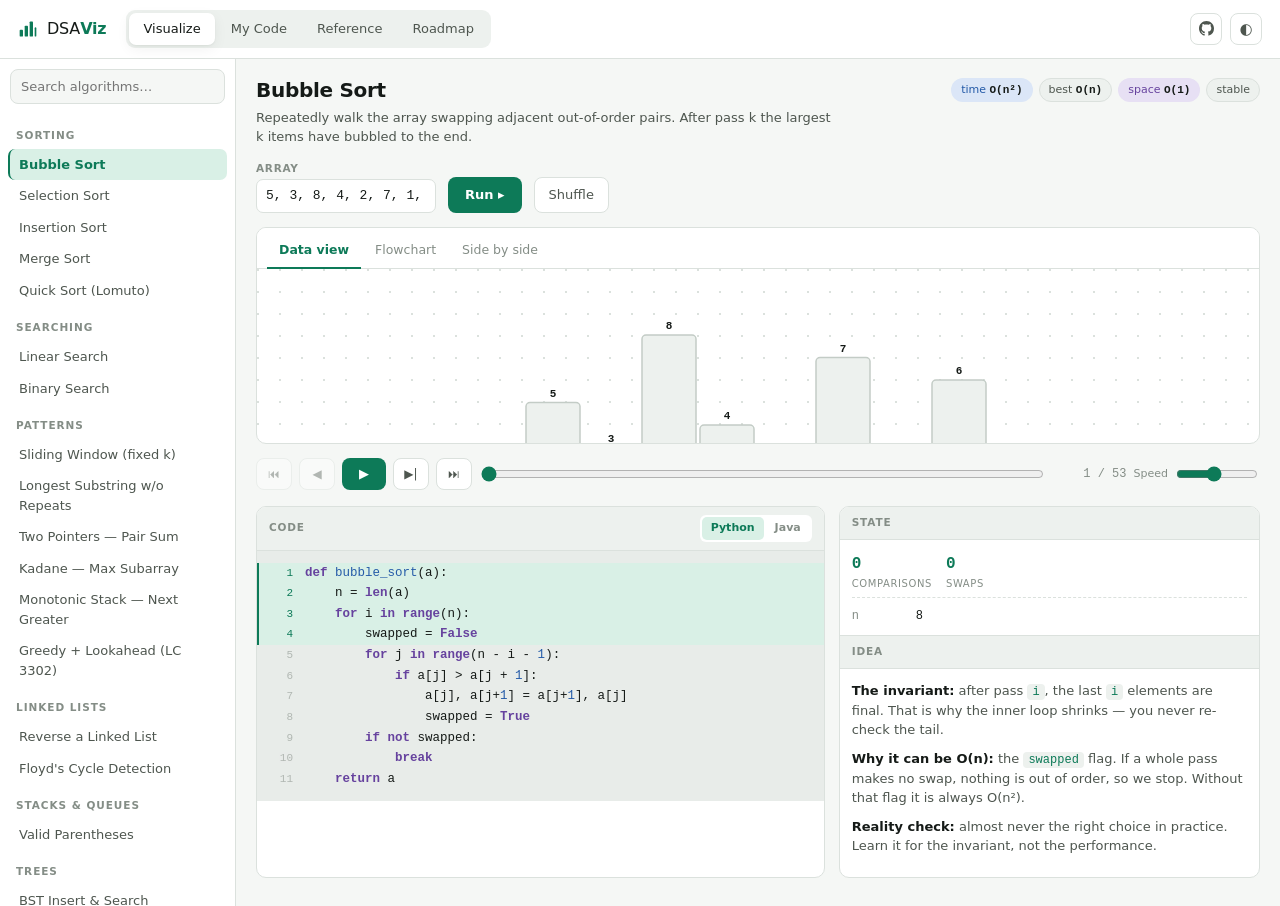
==== index.html @ 5679b0a4 "Label the flowchart with its function and add a chart picker With several functions in one program t" ====
<!doctype html>
<html lang="en">
<head>
<meta charset="utf-8">
<meta name="viewport" content="width=device-width,initial-scale=1">
<meta name="description" content="Learn data structures and algorithms by watching them run. 28 animated algorithms with synced flowcharts and side-by-side Python and Java, a dependency-ordered roadmap with 145 LeetCode problems, and a browser Python runner that steps through your own code. Free, offline, no tracking.">
<meta name="author" content="leela1836">
<meta name="theme-color" content="#0d7a58">
<meta property="og:type" content="website">
<meta property="og:title" content="DSAViz — Data Structures &amp; Algorithms Visualizer">
<meta property="og:description" content="Watch algorithms run step by step, with flowcharts synced to the code. Write Python in the browser and see your own solution execute. Free and offline.">
<meta property="og:url" content="https://leela1836.github.io/dsa-visualizer/">
<meta name="twitter:card" content="summary">
<link rel="icon" href="data:image/svg+xml,%3Csvg xmlns='http://www.w3.org/2000/svg' viewBox='0 0 24 24'%3E%3Cg fill='%230d9668'%3E%3Crect x='2' y='13' width='4' height='8' rx='1'/%3E%3Crect x='8' y='8' width='4' height='13' rx='1'/%3E%3Crect x='14' y='3' width='4' height='18' rx='1'/%3E%3Crect x='20' y='10' width='2' height='11' rx='1'/%3E%3C/g%3E%3C/svg%3E">
<title>DSAViz — Data Structures &amp; Algorithms Visualizer</title>
<style>
/* ─────────────────────────────  TOKENS  ─────────────────────────────
   Neutrals carry a faint green bias toward the accent, so the greys read
   as chosen rather than inherited. Light is the base; the two dark blocks
   below redefine ONLY tokens — never component colours — so the page holds
   in all three viewer states (explicit light, explicit dark, unstamped).   */
:root{
  --bg:#f5f7f5; --bg-2:#ffffff; --bg-3:#edf1ee; --bg-inset:#e8ece9;
  --fg:#151a17; --fg-2:#4e564f; --fg-3:#848d86;
  --line:#dbe1dd; --line-2:#c3ccc6;
  --accent:#0d7a58; --accent-2:#0a5c42; --accent-bg:#d9f0e6; --on-accent:#ffffff;
  --warn:#a56610; --warn-bg:#f8ecd6;
  --bad:#ab3a28;  --bad-bg:#f8e2dd;
  --info:#255ba8; --info-bg:#dbe6f7;
  --violet:#66429e; --violet-bg:#e7e0f4;
  --shadow:0 1px 2px rgba(18,32,25,.05),0 4px 14px rgba(18,32,25,.06);
  --mono:ui-monospace,"Cascadia Code","JetBrains Mono",Consolas,"SF Mono",monospace;
  --sans:ui-sans-serif,system-ui,"Segoe UI",Inter,Roboto,sans-serif;
  --r:10px;
}
@media (prefers-color-scheme: dark){
  :root:not([data-theme="light"]){
    --bg:#131715; --bg-2:#1b201d; --bg-3:#232a26; --bg-inset:#0f1311;
    --fg:#e6eae7; --fg-2:#a2aca6; --fg-3:#727d77;
    --line:#2e3733; --line-2:#3f4a45;
    --accent:#4ecf9e; --accent-2:#7ee0ba; --accent-bg:#12332a; --on-accent:#07130e;
    --warn:#e0a44e; --warn-bg:#3a2c14;
    --bad:#ef7f68;  --bad-bg:#3c1f18;
    --info:#7aa7f0; --info-bg:#18253d;
    --violet:#b195ef; --violet-bg:#2a2140;
    --shadow:0 1px 2px rgba(0,0,0,.35),0 4px 16px rgba(0,0,0,.3);
  }
}
:root[data-theme="dark"]{
  --bg:#131715; --bg-2:#1b201d; --bg-3:#232a26; --bg-inset:#0f1311;
  --fg:#e6eae7; --fg-2:#a2aca6; --fg-3:#727d77;
  --line:#2e3733; --line-2:#3f4a45;
  --accent:#4ecf9e; --accent-2:#7ee0ba; --accent-bg:#12332a; --on-accent:#07130e;
  --warn:#e0a44e; --warn-bg:#3a2c14;
  --bad:#ef7f68;  --bad-bg:#3c1f18;
  --info:#7aa7f0; --info-bg:#18253d;
  --violet:#b195ef; --violet-bg:#2a2140;
  --shadow:0 1px 2px rgba(0,0,0,.35),0 4px 16px rgba(0,0,0,.3);
}

*{box-sizing:border-box}
html,body{height:100%}
body{
  margin:0; background:var(--bg); color:var(--fg);
  font-family:var(--sans); font-size:14px; line-height:1.5;
  -webkit-font-smoothing:antialiased; overflow-x:hidden;
}
button{font:inherit;color:inherit}
code,pre{font-family:var(--mono)}

/* ─────────────────────────────  TOPBAR  ───────────────────────────── */
.topbar{
  display:flex; align-items:center; gap:20px;
  padding:10px 18px; background:var(--bg-2);
  border-bottom:1px solid var(--line); position:sticky; top:0; z-index:50;
}
.brand{display:flex;align-items:center;gap:9px;font-size:16px;letter-spacing:-.2px}
.brand b{color:var(--accent);font-weight:700}
.logo{width:20px;height:20px;fill:var(--accent)}
.tabs{display:flex;gap:2px;background:var(--bg-3);padding:3px;border-radius:9px}
.tab{
  border:0;background:transparent;padding:6px 14px;border-radius:7px;
  cursor:pointer;color:var(--fg-2);font-size:13px;font-weight:500;transition:.13s;
}
.tab:hover{color:var(--fg)}
.tab.is-active{background:var(--bg-2);color:var(--fg);box-shadow:var(--shadow)}
.topbar-right{margin-left:auto;display:flex;gap:8px}
.icon-btn{
  border:1px solid var(--line);background:var(--bg-2);width:32px;height:32px;
  border-radius:8px;cursor:pointer;color:var(--fg-2);font-size:15px;
  display:inline-flex;align-items:center;justify-content:center;
  text-decoration:none;flex-shrink:0;
}
.icon-btn:hover{background:var(--bg-3);color:var(--fg)}

.site-foot{
  margin-top:44px;padding-top:16px;border-top:1px solid var(--line);
  display:flex;justify-content:space-between;gap:16px;flex-wrap:wrap;
  font-size:12px;color:var(--fg-3);
}
.site-foot a{color:var(--fg-2)}
.site-foot a:hover{color:var(--accent)}

/* ─────────────────────────────  VIEWS  ───────────────────────────── */
.view{display:none}
.view.is-active{display:grid}
#view-visualize{grid-template-columns:236px minmax(0,1fr);height:calc(100vh - 53px)}
#view-mycode,#view-reference,#view-roadmap{display:none}
#view-mycode.is-active,#view-reference.is-active,#view-roadmap.is-active{
  display:block;height:calc(100vh - 53px);overflow:auto;
}

/* ─────────────────────────────  CATALOG  ───────────────────────────── */
.catalog{
  border-right:1px solid var(--line);background:var(--bg-2);
  display:flex;flex-direction:column;min-height:0;
}
.search{
  margin:10px;padding:7px 10px;border:1px solid var(--line);border-radius:8px;
  background:var(--bg);color:var(--fg);font:inherit;font-size:13px;outline:none;
}
.search:focus{border-color:var(--accent)}
.catalog-list{overflow-y:auto;padding:0 8px 20px;flex:1;min-height:0}
.cat-group{
  font-size:10.5px;text-transform:uppercase;letter-spacing:.09em;color:var(--fg-3);
  font-weight:700;padding:14px 8px 5px;
}
.cat-item{
  display:block;width:100%;text-align:left;border:0;background:transparent;
  padding:6px 9px;border-radius:7px;cursor:pointer;font-size:13px;color:var(--fg-2);
  border-left:2px solid transparent;
}
.cat-item:hover{background:var(--bg-3);color:var(--fg)}
.cat-item.is-active{background:var(--accent-bg);color:var(--accent);font-weight:600;border-left-color:var(--accent)}

/* ─────────────────────────────  WORKSPACE  ───────────────────────────── */
.workspace{display:flex;flex-direction:column;min-width:0;overflow-y:auto;padding:16px 20px 28px}
.algo-head{display:flex;align-items:flex-start;gap:16px;flex-wrap:wrap}
.algo-head-main{flex:1;min-width:220px}
.algo-head h1{margin:0;font-size:20px;letter-spacing:-.3px;font-weight:650;text-wrap:balance}
.blurb{margin:3px 0 0;color:var(--fg-2);font-size:13px;max-width:70ch}
.cx-chips{display:flex;gap:6px;flex-wrap:wrap;padding-top:3px}
.chip{
  font-size:11px;padding:3px 9px;border-radius:20px;background:var(--bg-3);
  color:var(--fg-2);border:1px solid var(--line);white-space:nowrap;
}
.chip b{color:var(--fg);font-family:var(--mono);font-weight:600}
.chip.t{background:var(--info-bg);border-color:transparent;color:var(--info)}
.chip.s{background:var(--violet-bg);border-color:transparent;color:var(--violet)}

.input-bar{display:flex;gap:12px;flex-wrap:wrap;align-items:flex-end;margin:14px 0 0}
.field{display:flex;flex-direction:column;gap:3px}
.field label{font-size:10.5px;text-transform:uppercase;letter-spacing:.07em;color:var(--fg-3);font-weight:700}
.field input,.field select{
  padding:6px 9px;border:1px solid var(--line);border-radius:7px;background:var(--bg-2);
  color:var(--fg);font:inherit;font-size:13px;font-family:var(--mono);min-width:150px;outline:none;
}
.field input:focus,.field select:focus{border-color:var(--accent)}
.ghost-btn{
  padding:7px 14px;border:1px solid var(--line);background:var(--bg-2);border-radius:8px;
  cursor:pointer;font-size:13px;color:var(--fg-2);
}
.ghost-btn:hover{background:var(--bg-3);color:var(--fg)}
.go-btn{
  padding:7px 16px;border:1px solid transparent;background:var(--accent);
  color:var(--on-accent);border-radius:8px;cursor:pointer;font-size:13px;font-weight:600;
}
.go-btn:hover{background:var(--accent-2)}

/* ─────────────────────────────  STAGE  ───────────────────────────── */
.stage-wrap{margin-top:14px;border:1px solid var(--line);border-radius:var(--r);background:var(--bg-2);overflow:hidden}
.stage-tabs{display:flex;gap:2px;padding:8px 10px 0;border-bottom:1px solid var(--line);background:var(--bg-2)}
.stage-tab{
  border:0;background:transparent;padding:5px 12px 7px;cursor:pointer;font-size:12.5px;
  color:var(--fg-3);border-bottom:2px solid transparent;margin-bottom:-1px;font-weight:500;
}
.stage-tab:hover{color:var(--fg-2)}
.stage-tab.is-active{color:var(--accent);border-bottom-color:var(--accent);font-weight:600}
.flow-pick{
  margin-left:auto;display:flex;align-items:center;gap:6px;padding-bottom:6px;
  font-size:10.5px;text-transform:uppercase;letter-spacing:.07em;color:var(--fg-3);font-weight:700;
}
.flow-pick select{
  padding:3px 8px;border:1px solid var(--line);border-radius:7px;background:var(--bg-2);
  color:var(--fg);font:inherit;font-size:12px;text-transform:none;letter-spacing:0;
  font-weight:500;font-family:var(--mono);outline:none;max-width:210px;
}
.flow-pick select:focus{border-color:var(--accent)}
.stage{
  min-height:300px;display:flex;align-items:center;justify-content:center;
  padding:18px;overflow:auto;background:
    radial-gradient(circle at 1px 1px,var(--line) 1px,transparent 0) 0 0/22px 22px;
}
.stage svg{max-width:100%;height:auto;display:block}
.stage .split{display:flex;gap:18px;width:100%;align-items:flex-start;flex-wrap:wrap}
.stage .split>*{flex:1 1 320px;min-width:0}
.note{
  padding:10px 16px;border-top:1px solid var(--line);background:var(--bg-3);
  font-size:13px;color:var(--fg-2);min-height:40px;display:flex;align-items:center;gap:8px;
}
.note b{color:var(--fg);font-weight:600}
.note code{background:var(--bg-2);padding:1px 5px;border-radius:4px;font-size:12px;color:var(--accent)}

/* ─────────────────────────────  PLAYER  ───────────────────────────── */
.player{display:flex;align-items:center;gap:7px;margin-top:12px;flex-wrap:wrap}
.pbtn{
  border:1px solid var(--line);background:var(--bg-2);border-radius:8px;
  min-width:36px;height:32px;cursor:pointer;color:var(--fg-2);font-size:12px;
}
.pbtn:hover:not(:disabled){background:var(--bg-3);color:var(--fg)}
.pbtn:disabled{opacity:.4;cursor:default}
.pbtn-primary{
  background:var(--accent);border-color:transparent;color:var(--on-accent);
  min-width:44px;font-size:13px;
}
.pbtn-primary:hover:not(:disabled){background:var(--accent-2);color:var(--on-accent)}
.scrub{flex:1;min-width:130px;accent-color:var(--accent);height:32px}
.frame-count{
  font-family:var(--mono);font-size:12px;color:var(--fg-3);
  min-width:74px;text-align:right;font-variant-numeric:tabular-nums;
}
.speed{display:flex;align-items:center;gap:6px;font-size:11px;color:var(--fg-3)}
.speed input{width:82px;accent-color:var(--accent)}

/* ─────────────────────────────  PANELS  ───────────────────────────── */
.panels{display:grid;grid-template-columns:minmax(0,1.35fr) minmax(0,1fr);gap:14px;margin-top:14px}
.panel{border:1px solid var(--line);border-radius:var(--r);background:var(--bg-2);overflow:hidden;min-width:0}
.panel-head{
  display:flex;align-items:center;justify-content:space-between;gap:10px;
  padding:8px 12px;border-bottom:1px solid var(--line);background:var(--bg-3);
  font-size:10.5px;text-transform:uppercase;letter-spacing:.08em;color:var(--fg-3);font-weight:700;
}
.panel-side .panel-head:not(:first-child){border-top:1px solid var(--line)}
.lang-switch{display:flex;gap:2px;background:var(--bg-2);padding:2px;border-radius:6px}
.lang{
  border:0;background:transparent;padding:3px 9px;border-radius:5px;cursor:pointer;
  font-size:11px;color:var(--fg-3);text-transform:none;letter-spacing:0;font-weight:600;
}
.lang.is-active{background:var(--accent-bg);color:var(--accent)}
.code{
  margin:0;padding:12px 0;font-size:12.5px;line-height:1.65;overflow-x:auto;
  max-height:400px;overflow-y:auto;background:var(--bg-inset);
}
.code-static{padding:12px;border-radius:8px;border:1px solid var(--line);max-height:none}
.cl{display:block;padding:0 14px 0 0;white-space:pre;border-left:2px solid transparent}
.cl .ln{
  display:inline-block;width:34px;text-align:right;margin-right:12px;
  color:var(--fg-3);opacity:.55;user-select:none;font-size:11px;
}
.cl.hot{background:var(--accent-bg);border-left-color:var(--accent)}
.cl.hot .ln{opacity:1;color:var(--accent)}
.tok-kw{color:var(--violet);font-weight:600}
.tok-str{color:var(--warn)}
.tok-num{color:var(--info)}
.tok-com{color:var(--fg-3);font-style:italic}
.tok-fn{color:var(--info)}

.vars{padding:10px 12px;display:flex;flex-direction:column;gap:5px;max-height:230px;overflow:auto}
.var-row{display:flex;align-items:baseline;gap:8px;font-family:var(--mono);font-size:12px}
.var-k{color:var(--fg-3);min-width:56px;flex-shrink:0}
.var-v{color:var(--fg);word-break:break-all}
.var-row.changed .var-v{background:var(--warn-bg);color:var(--warn);border-radius:4px;padding:0 4px}
.stat-grid{display:flex;gap:14px;flex-wrap:wrap;padding:2px 0 6px;border-bottom:1px dashed var(--line);margin-bottom:4px}
.stat{display:flex;flex-direction:column}
.stat-v{font-family:var(--mono);font-size:16px;font-weight:650;color:var(--accent)}
.stat-k{font-size:10px;text-transform:uppercase;letter-spacing:.06em;color:var(--fg-3)}
.explain{padding:12px;font-size:13px;color:var(--fg-2);max-height:240px;overflow:auto}
.explain p{margin:0 0 9px}
.explain b,.explain strong{color:var(--fg)}
.explain code{background:var(--bg-3);padding:1px 5px;border-radius:4px;font-size:12px;color:var(--accent)}
.explain ul{margin:0 0 9px;padding-left:18px}
.explain li{margin-bottom:3px}
.callstack{padding:10px 12px;display:flex;flex-direction:column-reverse;gap:4px;max-height:200px;overflow:auto}
.frame-row{
  font-family:var(--mono);font-size:12px;padding:4px 8px;border-radius:6px;
  background:var(--bg-3);color:var(--fg-2);border-left:2px solid var(--line);
}
.frame-row.top{background:var(--accent-bg);color:var(--accent);border-left-color:var(--accent)}

/* ─────────────────────────────  MY CODE  ───────────────────────────── */
.mycode{max-width:1180px;margin:0 auto;padding:24px 22px 60px}
.mycode-intro h1{margin:0 0 6px;font-size:24px;letter-spacing:-.4px}
.mycode-intro p{margin:0 0 20px;color:var(--fg-2);max-width:75ch}
.drop{
  border:2px dashed var(--line-2);border-radius:14px;background:var(--bg-2);
  padding:36px 20px;text-align:center;transition:.15s;
}
.drop.over{border-color:var(--accent);background:var(--accent-bg)}
.drop-icon{
  width:38px;height:38px;line-height:36px;border-radius:50%;margin:0 auto 10px;
  background:var(--accent-bg);color:var(--accent);font-size:19px;font-weight:700;
}
.drop p{margin:0 0 4px}
.muted{color:var(--fg-3);font-size:12.5px}
.link-btn{border:0;background:none;color:var(--accent);cursor:pointer;text-decoration:underline;padding:0;font-size:inherit}
.howto{margin-top:22px;border:1px solid var(--line);border-radius:var(--r);background:var(--bg-2);overflow:hidden}
.howto summary{padding:11px 15px;cursor:pointer;font-weight:600;font-size:13.5px;background:var(--bg-3);user-select:none}
.howto-body{display:grid;grid-template-columns:repeat(auto-fit,minmax(320px,1fr));gap:22px;padding:18px}
.howto-col h3{margin:0 0 8px;font-size:14px;display:flex;align-items:center;gap:8px}
.tagline{font-size:10px;text-transform:uppercase;letter-spacing:.06em;background:var(--accent-bg);color:var(--accent);padding:2px 7px;border-radius:20px;font-weight:700}
.howto-col p{margin:0 0 8px;font-size:13px;color:var(--fg-2)}
.howto-col code{background:var(--bg-3);padding:1px 5px;border-radius:4px;font-size:12px}
.mycode-stage{margin-top:24px}

/* ─────────────────────────────  PY EDITOR  ───────────────────────────── */
.src-tabs{display:flex;gap:2px;background:var(--bg-3);padding:3px;border-radius:9px;margin-bottom:16px;width:fit-content;max-width:100%;flex-wrap:wrap}
.src-tab{
  border:0;background:transparent;padding:6px 15px;border-radius:7px;cursor:pointer;
  color:var(--fg-2);font-size:13px;font-weight:500;
}
.src-tab:hover{color:var(--fg)}
.src-tab.is-active{background:var(--bg-2);color:var(--fg);box-shadow:var(--shadow)}
.src-pane{display:none}
.src-pane.is-active{display:block}

.editor-bar{display:flex;align-items:flex-end;gap:14px;flex-wrap:wrap;margin-bottom:10px}
.editor-bar-right{margin-left:auto;display:flex;align-items:center;gap:12px}
.editor-wrap{
  display:flex;border:1px solid var(--line);border-radius:var(--r);
  background:var(--bg-inset);overflow:hidden;
}
.gutter{
  padding:12px 0;background:var(--bg-3);color:var(--fg-3);text-align:right;
  font-family:var(--mono);font-size:12.5px;line-height:1.65;user-select:none;
  min-width:44px;border-right:1px solid var(--line);overflow:hidden;
  font-variant-numeric:tabular-nums;
}
.gutter span{display:block;padding:0 9px 0 8px}
.gutter span.err{background:var(--bad-bg);color:var(--bad);font-weight:700}
.editor{
  flex:1;min-width:0;border:0;outline:none;resize:vertical;
  padding:12px 14px;background:transparent;color:var(--fg);
  font-family:var(--mono);font-size:12.5px;line-height:1.65;
  min-height:290px;tab-size:4;white-space:pre;overflow:auto;
}
.py-error{
  margin-top:10px;padding:10px 14px;border-radius:var(--r);
  background:var(--bad-bg);color:var(--bad);font-size:13px;
  border-left:3px solid var(--bad);
}
.py-error b{display:block;margin-bottom:2px}
.py-error code{font-family:var(--mono);font-size:12px;background:var(--bg-2);padding:1px 5px;border-radius:4px}
.py-warn{background:var(--warn-bg);color:var(--warn);border-left-color:var(--warn)}
.subset{margin-top:16px}
.subset-body{padding:16px 18px}
.subset-body>p{margin:0 0 14px;font-size:13px;color:var(--fg-2);max-width:78ch}
.subset-cols{display:grid;grid-template-columns:repeat(auto-fit,minmax(280px,1fr));gap:24px}
.subset-cols h4{
  margin:0 0 7px;font-size:10.5px;text-transform:uppercase;letter-spacing:.08em;
  color:var(--fg-3);font-weight:800;
}
.subset-cols ul{margin:0 0 10px;padding-left:17px;display:flex;flex-direction:column;gap:4px}
.subset-cols li{font-size:12.5px;color:var(--fg-2);line-height:1.5}
.subset-cols code{background:var(--bg-3);padding:1px 5px;border-radius:4px;font-size:11.5px}
.console{
  margin:0;padding:10px 12px;background:var(--bg-inset);font-size:12px;line-height:1.5;
  max-height:150px;overflow:auto;color:var(--fg-2);white-space:pre-wrap;
}

/* ─────────────────────────────  REFERENCE  ───────────────────────────── */
.reference{max-width:1180px;margin:0 auto;padding:24px 22px 70px}
.reference h1{font-size:24px;margin:0 0 4px;letter-spacing:-.4px}
.reference h2{font-size:17px;margin:34px 0 10px;padding-bottom:6px;border-bottom:1px solid var(--line)}
.reference p.lede{color:var(--fg-2);margin:0 0 8px;max-width:78ch}
.tbl-wrap{overflow-x:auto;border:1px solid var(--line);border-radius:var(--r);background:var(--bg-2)}
table{border-collapse:collapse;width:100%;font-size:13px;min-width:520px}
th,td{padding:8px 12px;text-align:left;border-bottom:1px solid var(--line)}
th{background:var(--bg-3);font-size:10.5px;text-transform:uppercase;letter-spacing:.07em;color:var(--fg-3);font-weight:700;white-space:nowrap}
tbody tr:last-child td{border-bottom:0}
tbody tr:hover{background:var(--bg-3)}
td.mono,th.mono{font-family:var(--mono);font-size:12px}
.o1{color:var(--accent);font-weight:600}
.olog{color:var(--info);font-weight:600}
.on{color:var(--warn);font-weight:600}
.on2{color:var(--bad);font-weight:600}
.pattern-grid{display:grid;grid-template-columns:repeat(auto-fill,minmax(290px,1fr));gap:14px}
.pcard{border:1px solid var(--line);border-radius:var(--r);background:var(--bg-2);padding:14px 15px}
.pcard h3{margin:0 0 4px;font-size:14px;display:flex;align-items:center;gap:8px}
.pcard .sig{font-size:12px;color:var(--fg-2);margin:0 0 8px}
.pcard .when{font-size:12.5px;color:var(--fg-2);margin:0 0 10px}
.pcard .when b{color:var(--fg)}
.pcard .cx{font-family:var(--mono);font-size:11px;color:var(--accent);background:var(--accent-bg);padding:2px 8px;border-radius:20px;display:inline-block}
.pcard .try{border:0;background:none;color:var(--accent);cursor:pointer;font-size:12px;padding:0;text-decoration:underline;margin-top:8px;display:block}

/* ─────────────────────────────  TOAST  ───────────────────────────── */
.toast{
  position:fixed;bottom:22px;left:50%;transform:translate(-50%,20px);
  background:var(--fg);color:var(--bg);padding:9px 18px;border-radius:9px;
  font-size:13px;opacity:0;pointer-events:none;transition:.2s;z-index:200;box-shadow:var(--shadow);
}
.toast.show{opacity:1;transform:translate(-50%,0)}

/* ─────────────────────────────  ROADMAP  ───────────────────────────── */
.rm-head{display:flex;gap:28px;align-items:flex-start;flex-wrap:wrap;margin-bottom:22px}
.rm-head-main{flex:1;min-width:280px}
.rm-progress{display:flex;align-items:center;gap:12px}
.ring{
  --pct:0;
  width:76px;height:76px;border-radius:50%;flex-shrink:0;position:relative;
  background:conic-gradient(var(--accent) calc(var(--pct)*1%), var(--bg-3) 0);
  display:grid;place-items:center;
}
.ring::after{content:'';position:absolute;width:58px;height:58px;border-radius:50%;background:var(--bg)}
.ring span{
  position:relative;z-index:1;font-family:var(--mono);font-size:17px;font-weight:700;
  color:var(--accent);font-variant-numeric:tabular-nums;
}
.ring span small{font-size:10px;font-weight:600}
.rm-progress-txt{font-size:13px;color:var(--fg-2);display:flex;flex-direction:column;gap:2px}
.rm-progress-txt b{color:var(--fg);font-variant-numeric:tabular-nums}
.rm-progress-txt .link-btn{font-size:12px;text-align:left}

.rm-callout{
  display:grid;grid-template-columns:repeat(auto-fit,minmax(200px,1fr));gap:16px;
  padding:16px 18px;border:1px solid var(--line);border-left:3px solid var(--accent);
  border-radius:var(--r);background:var(--bg-2);margin-bottom:34px;
}
.rm-callout-item{display:flex;flex-direction:column;gap:1px}
.rm-callout-item b{font-family:var(--mono);font-size:17px;color:var(--accent);font-variant-numeric:tabular-nums}
.rm-callout-item span{font-size:12.5px;color:var(--fg-2)}
.rm-callout-note{grid-column:1/-1;font-size:12.5px;color:var(--fg-3);border-top:1px dashed var(--line);padding-top:12px}

.phase{margin-bottom:38px}
.phase-head{display:flex;align-items:flex-start;gap:14px;margin-bottom:10px}
.phase-mark{
  width:30px;height:30px;border-radius:9px;flex-shrink:0;display:grid;place-items:center;
  background:var(--bg-3);color:var(--fg-2);font-family:var(--mono);font-size:14px;font-weight:700;
  border:1px solid var(--line-2);
}
.phase.is-complete .phase-mark{background:var(--accent);color:var(--on-accent);border-color:transparent}
.phase-title{flex:1;min-width:0}
.phase-title h3{margin:0;font-size:17px;letter-spacing:-.2px;display:flex;align-items:center;gap:9px;flex-wrap:wrap}
.gate-flag{
  font-size:9.5px;text-transform:uppercase;letter-spacing:.09em;font-weight:800;
  background:var(--warn-bg);color:var(--warn);padding:2px 7px;border-radius:20px;
}
.phase-tag{margin:1px 0 0;font-size:12.5px;color:var(--fg-3)}
.phase-meta{display:flex;flex-direction:column;align-items:flex-end;gap:2px;flex-shrink:0}
.weeks{font-size:11.5px;color:var(--fg-2);background:var(--bg-3);padding:2px 9px;border-radius:20px;white-space:nowrap}
.phase-prog{font-family:var(--mono);font-size:11.5px;color:var(--fg-3);font-variant-numeric:tabular-nums}
.phase-prog b{color:var(--accent)}
.phase-bar{height:3px;border-radius:2px;background:var(--bg-3);overflow:hidden;margin-bottom:12px}
.phase-bar span{display:block;height:100%;background:var(--accent);border-radius:2px;transition:width .25s}
.phase-goal{margin:0 0 14px;font-size:13px;color:var(--fg-2);max-width:80ch}
.phase-goal b{color:var(--fg)}

.topic-grid{display:grid;grid-template-columns:repeat(auto-fill,minmax(330px,1fr));gap:14px}
.tcard{
  border:1px solid var(--line);border-radius:var(--r);background:var(--bg-2);
  padding:14px 15px;display:flex;flex-direction:column;gap:9px;
}
.tcard.is-done{border-color:var(--accent);background:var(--accent-bg)}
.tcard.is-done .tcard-why,.tcard.is-done .ready li{opacity:.72}
.tcard-head{display:flex;align-items:flex-start;gap:9px;cursor:pointer}
.tcard-head input{
  margin:2px 0 0;width:16px;height:16px;flex-shrink:0;accent-color:var(--accent);cursor:pointer;
}
.tcard-name{font-size:14px;font-weight:650;line-height:1.35}
.tcard.is-done .tcard-name{color:var(--accent)}
.tcard-why{margin:0;font-size:12.5px;color:var(--fg-2);line-height:1.55}
.ready{border-top:1px dashed var(--line);padding-top:9px}
.ready-label{
  font-size:9.5px;text-transform:uppercase;letter-spacing:.09em;font-weight:800;color:var(--fg-3);
  display:block;margin-bottom:4px;
}
.ready ul{margin:0;padding-left:16px;display:flex;flex-direction:column;gap:3px}
.ready li{font-size:12px;color:var(--fg-2);line-height:1.45}
.viz-chips{display:flex;gap:5px;flex-wrap:wrap}
.viz-chip{
  border:1px solid var(--accent);background:transparent;color:var(--accent);
  padding:2px 9px;border-radius:20px;font-size:11px;cursor:pointer;font-weight:600;
}
.viz-chip:hover{background:var(--accent);color:var(--on-accent)}
.tcard-ref{margin:0;font-size:11px;color:var(--fg-3);font-family:var(--mono)}

/* practice list */
.lc{border-top:1px dashed var(--line);padding-top:9px}
.lc-head{display:flex;align-items:baseline;justify-content:space-between;gap:8px;margin-bottom:5px}
.lc-head .ready-label{margin:0}
.lc-count{font-family:var(--mono);font-size:11px;color:var(--fg-3);font-variant-numeric:tabular-nums}
.lc-count b{color:var(--accent)}
.lc-list{list-style:none;margin:0;padding:0;display:flex;flex-direction:column;gap:3px}
.lc-item{display:flex;align-items:center;gap:7px;font-size:12px;line-height:1.35}
.lc-item input{width:13px;height:13px;flex-shrink:0;accent-color:var(--accent);cursor:pointer;margin:0}
.lc-item a{color:var(--fg-2);text-decoration:none;flex:1;min-width:0;overflow:hidden;text-overflow:ellipsis;white-space:nowrap}
.lc-item a:hover{color:var(--accent);text-decoration:underline}
.lc-item.is-solved a{color:var(--fg-3);text-decoration:line-through}
.lc-num{
  font-family:var(--mono);font-size:10.5px;color:var(--fg-3);margin-right:6px;
  font-variant-numeric:tabular-nums;
}
.lc-diff{
  font-size:9.5px;font-weight:800;text-transform:uppercase;letter-spacing:.05em;
  padding:1px 6px;border-radius:20px;flex-shrink:0;
}
.d-E{background:var(--accent-bg);color:var(--accent)}
.d-M{background:var(--warn-bg);color:var(--warn)}
.d-H{background:var(--bad-bg);color:var(--bad)}
.lc-tag{
  font-size:9px;font-weight:700;letter-spacing:.04em;color:var(--fg-3);
  border:1px solid var(--line-2);padding:0 5px;border-radius:20px;flex-shrink:0;
}

.lc-summary{
  display:grid;grid-template-columns:repeat(auto-fit,minmax(170px,1fr));gap:16px;
  padding:16px 18px;border:1px solid var(--line);border-radius:var(--r);
  background:var(--bg-2);margin-bottom:34px;
}
.lc-summary>div{display:flex;flex-direction:column;gap:1px}
.lc-summary b{font-family:var(--mono);font-size:17px;color:var(--accent);font-variant-numeric:tabular-nums}
.lc-summary span{font-size:12.5px;color:var(--fg-2)}
.lc-summary p{
  grid-column:1/-1;margin:0;font-size:12.5px;color:var(--fg-3);
  border-top:1px dashed var(--line);padding-top:12px;
}

.roadmap h2{margin-top:44px}
.roadmap a{color:var(--accent)}
.howuse{display:grid;grid-template-columns:repeat(auto-fit,minmax(240px,1fr));gap:14px}
.howuse-step{
  border:1px solid var(--line);border-radius:var(--r);background:var(--bg-2);
  padding:13px 15px;font-size:12.5px;color:var(--fg-2);line-height:1.55;
}
.howuse-step b{color:var(--fg);display:block;margin-bottom:3px}

/* ─────────────────────────────  A11Y  ───────────────────────────── */
:focus-visible{
  outline:2px solid var(--accent);
  outline-offset:2px;
  border-radius:6px;
}
.cat-item:focus-visible,.tab:focus-visible,.stage-tab:focus-visible{outline-offset:-2px}

@media (prefers-reduced-motion: reduce){
  *,*::before,*::after{
    animation-duration:.01ms !important;
    animation-iteration-count:1 !important;
    transition-duration:.01ms !important;
    scroll-behavior:auto !important;
  }
}

/* digits that sit in columns should not shimmy as they change */
.stat-v,.var-v,.code,td.mono,.cx-chips b{font-variant-numeric:tabular-nums}

/* ─────────────────────────────  RESPONSIVE  ───────────────────────────── */
@media (max-width:900px){
  #view-visualize{grid-template-columns:1fr;height:auto}
  .catalog{border-right:0;border-bottom:1px solid var(--line);max-height:190px}
  .panels{grid-template-columns:1fr}
  .workspace{overflow:visible}
  #view-mycode.is-active,#view-reference.is-active{height:auto}
  .topbar{gap:10px;padding:9px 12px}
  .brand span{display:none}
}

</style>
</head>
<body>

<header class="topbar">
  <div class="brand">
    <svg class="logo" viewBox="0 0 24 24" aria-hidden="true">
      <rect x="2"  y="13" width="4" height="8"  rx="1"/>
      <rect x="8"  y="8"  width="4" height="13" rx="1"/>
      <rect x="14" y="3"  width="4" height="18" rx="1"/>
      <rect x="20" y="10" width="2" height="11" rx="1"/>
    </svg>
    <span>DSA<b>Viz</b></span>
  </div>
  <nav class="tabs" role="tablist">
    <button class="tab is-active" data-view="visualize" role="tab">Visualize</button>
    <button class="tab" data-view="mycode" role="tab">My Code</button>
    <button class="tab" data-view="reference" role="tab">Reference</button>
    <button class="tab" data-view="roadmap" role="tab">Roadmap</button>
  </nav>
  <div class="topbar-right">
    <a class="icon-btn" href="https://github.com/leela1836/dsa-visualizer"
       target="_blank" rel="noopener" title="Source on GitHub" aria-label="Source on GitHub">
      <svg viewBox="0 0 16 16" width="15" height="15" fill="currentColor" aria-hidden="true">
        <path d="M8 0C3.58 0 0 3.58 0 8c0 3.54 2.29 6.53 5.47 7.59.4.07.55-.17.55-.38
        0-.19-.01-.82-.01-1.49-2.01.37-2.53-.49-2.69-.94-.09-.23-.48-.94-.82-1.13-.28-.15-.68-.52-.01-.53.63-.01
        1.08.58 1.23.82.72 1.21 1.87.87 2.33.66.07-.52.28-.87.51-1.07-1.78-.2-3.64-.89-3.64-3.95
        0-.87.31-1.59.82-2.15-.08-.2-.36-1.02.08-2.12 0 0 .67-.21 2.2.82.64-.18 1.32-.27
        2-.27s1.36.09 2 .27c1.53-1.04 2.2-.82 2.2-.82.44 1.1.16 1.92.08 2.12.51.56.82 1.27.82
        2.15 0 3.07-1.87 3.75-3.65 3.95.29.25.54.73.54 1.48 0 1.07-.01 1.93-.01 2.2 0
        .21.15.46.55.38A8.01 8.01 0 0 0 16 8c0-4.42-3.58-8-8-8z"/>
      </svg>
    </a>
    <button id="themeBtn" class="icon-btn" title="Toggle theme" aria-label="Toggle theme">◐</button>
  </div>
</header>

<!-- ══════════════════════════ VISUALIZE ══════════════════════════ -->
<main id="view-visualize" class="view is-active">
  <aside class="catalog" id="catalog">
    <input id="catalogSearch" class="search" type="search" placeholder="Search algorithms…" autocomplete="off">
    <div id="catalogList" class="catalog-list"></div>
  </aside>

  <section class="workspace">
    <div class="algo-head">
      <div class="algo-head-main">
        <h1 id="algoName">—</h1>
        <p id="algoBlurb" class="blurb"></p>
      </div>
      <div id="algoCx" class="cx-chips"></div>
    </div>

    <div id="inputBar" class="input-bar"></div>

    <div class="stage-wrap">
      <div class="stage-tabs" id="stageTabs">
        <button class="stage-tab is-active" data-mode="data">Data view</button>
        <button class="stage-tab" data-mode="flow">Flowchart</button>
        <button class="stage-tab" data-mode="both">Side by side</button>
      </div>
      <div id="stage" class="stage"></div>
      <div id="note" class="note"></div>
    </div>

    <div class="player">
      <button id="btnFirst" class="pbtn" title="First frame (Home)">⏮</button>
      <button id="btnPrev"  class="pbtn" title="Step back (←)">◀</button>
      <button id="btnPlay"  class="pbtn pbtn-primary" title="Play / Pause (Space)">▶</button>
      <button id="btnNext"  class="pbtn" title="Step forward (→)">▶|</button>
      <button id="btnLast"  class="pbtn" title="Last frame (End)">⏭</button>
      <input id="scrub" class="scrub" type="range" min="0" max="0" value="0" step="1" aria-label="Timeline">
      <span id="frameCount" class="frame-count">0 / 0</span>
      <label class="speed">
        <span>Speed</span>
        <input id="speed" type="range" min="1" max="12" value="6" aria-label="Speed">
      </label>
    </div>

    <div class="panels">
      <div class="panel panel-code">
        <div class="panel-head">
          <span>Code</span>
          <div class="lang-switch" id="langSwitch">
            <button class="lang is-active" data-lang="python">Python</button>
            <button class="lang" data-lang="java">Java</button>
          </div>
        </div>
        <pre id="codeBox" class="code"></pre>
      </div>
      <div class="panel panel-side">
        <div class="panel-head"><span>State</span></div>
        <div id="varsBox" class="vars"></div>
        <div class="panel-head"><span>Idea</span></div>
        <div id="explainBox" class="explain"></div>
      </div>
    </div>
  </section>
</main>

<!-- ══════════════════════════ MY CODE ══════════════════════════ -->
<main id="view-mycode" class="view">
  <section class="mycode">
    <div class="mycode-intro">
      <h1>Visualize your own code</h1>
      <p>Write Python straight into the editor and press Run — it executes here in the browser, one statement at a time, with your variables and data structures drawn live. For real CPython or for Java, use the tracers and drop the trace file instead.</p>
    </div>

    <div class="src-tabs" id="srcTabs">
      <button class="src-tab is-active" data-src="write">Write &amp; run Python</button>
      <button class="src-tab" data-src="load">Load a trace file</button>
    </div>

    <!-- ── write & run ── -->
    <div class="src-pane is-active" id="pane-write">
      <div class="editor-bar">
        <label class="field">
          <span>Start from</span>
          <select id="pyExample"></select>
        </label>
        <div class="editor-bar-right">
          <span class="muted" id="pyHint">Ctrl+Enter to run</span>
          <button class="go-btn" id="pyRun">Run ▸</button>
        </div>
      </div>
      <div class="editor-wrap">
        <div class="gutter" id="pyGutter" aria-hidden="true"></div>
        <textarea id="pyCode" class="editor" spellcheck="false" autocomplete="off"
          autocapitalize="off" autocorrect="off" wrap="off"
          aria-label="Python source code"></textarea>
      </div>
      <div class="py-error" id="pyError" hidden></div>
      <details class="howto subset">
        <summary>What this interpreter supports</summary>
        <div class="subset-body" id="subsetBody"></div>
      </details>
    </div>

    <!-- ── load a trace ── -->
    <div class="src-pane" id="pane-load">
    <div class="drop" id="drop">
      <div class="drop-inner">
        <div class="drop-icon">↓</div>
        <p><b>Drop <code>trace.json</code> here</b> or <button id="pickBtn" class="link-btn">choose a file</button></p>
        <p class="muted">Nothing is uploaded. Everything runs in your browser.</p>
      </div>
      <input id="fileInput" type="file" accept=".json,application/json" hidden>
    </div>

    <details class="howto" open>
      <summary>How to generate a trace</summary>
      <div class="howto-body">
        <div class="howto-col">
          <h3>Python <span class="tagline">fully automatic</span></h3>
          <p>Put <code>dsaviz.py</code> next to your script, then:</p>
<pre class="code code-static">from dsaviz import trace

def bubble(a):
    for i in range(len(a)):
        for j in range(len(a) - i - 1):
            if a[j] &gt; a[j+1]:
                a[j], a[j+1] = a[j+1], a[j]
    return a

trace(bubble, [5, 3, 8, 4, 2])          # writes trace.json</pre>
          <p class="muted">Every line executed is captured automatically via <code>sys.settrace</code> — locals, call stack, and depth. Lists render as bars, 2-D lists as DP tables, node objects as trees or linked lists.</p>
        </div>
        <div class="howto-col">
          <h3>Java <span class="tagline">explicit snapshots</span></h3>
          <p>Put <code>DsaViz.java</code> in your folder, then:</p>
<pre class="code code-static">static void bubble(int[] a) {
  for (int i = 0; i &lt; a.length; i++)
    for (int j = 0; j &lt; a.length-i-1; j++) {
      DsaViz.watch("a", a).watch("i", i).watch("j", j);
      DsaViz.step(4, "compare " + a[j] + " vs " + a[j+1]);
      if (a[j] &gt; a[j+1]) { int t=a[j]; a[j]=a[j+1]; a[j+1]=t; }
    }
}

public static void main(String[] x) {
  DsaViz.begin("Bubble.java");
  bubble(new int[]{5,3,8,4,2});
  DsaViz.save("trace.json");
}</pre>
          <p class="muted">Java has no portable line-hook, so you mark the interesting moments yourself. One <code>step()</code> call per frame.</p>
        </div>
      </div>
    </details>
    </div>

    <div id="mycodeStageWrap" class="mycode-stage" hidden>
      <div class="algo-head">
        <div class="algo-head-main">
          <h1 id="mcName">Trace</h1>
          <p id="mcBlurb" class="blurb"></p>
        </div>
        <button id="mcClear" class="ghost-btn">Load another</button>
      </div>
      <div class="stage-wrap">
        <div class="stage-tabs" id="mcStageTabs">
          <button class="stage-tab is-active" data-mode="data">Data view</button>
          <button class="stage-tab" data-mode="flow">Flowchart</button>
          <button class="stage-tab" data-mode="both">Side by side</button>
          <label class="flow-pick" id="mcFlowPick" hidden>
            <span>Chart</span>
            <select id="mcFlowFn" aria-label="Which function's flowchart to show"></select>
          </label>
        </div>
        <div id="mcStage" class="stage"></div>
        <div id="mcNote" class="note"></div>
      </div>
      <div class="player">
        <button id="mcFirst" class="pbtn">⏮</button>
        <button id="mcPrev"  class="pbtn">◀</button>
        <button id="mcPlay"  class="pbtn pbtn-primary">▶</button>
        <button id="mcNext"  class="pbtn">▶|</button>
        <button id="mcLast"  class="pbtn">⏭</button>
        <input id="mcScrub" class="scrub" type="range" min="0" max="0" value="0" step="1">
        <span id="mcCount" class="frame-count">0 / 0</span>
        <label class="speed"><span>Speed</span><input id="mcSpeed" type="range" min="1" max="12" value="6"></label>
      </div>
      <div class="panels">
        <div class="panel panel-code">
          <div class="panel-head"><span id="mcSrcName">Source</span></div>
          <pre id="mcCode" class="code"></pre>
        </div>
        <div class="panel panel-side">
          <div class="panel-head"><span>Variables</span></div>
          <div id="mcVars" class="vars"></div>
          <div class="panel-head"><span>Call stack</span></div>
          <div id="mcStack" class="callstack"></div>
          <div class="panel-head" id="mcOutHead" hidden><span>Output</span></div>
          <pre id="mcOut" class="console" hidden></pre>
        </div>
      </div>
    </div>
  </section>
</main>

<!-- ══════════════════════════ REFERENCE ══════════════════════════ -->
<main id="view-reference" class="view">
  <section class="reference" id="referenceBody"></section>
</main>

<!-- ══════════════════════════ ROADMAP ══════════════════════════ -->
<main id="view-roadmap" class="view">
  <section class="reference roadmap" id="roadmapBody"></section>
</main>

<div id="toast" class="toast"></div>

<script>
/* ══════════════════════════════════════════════════════════════════════
   DSAViz — core: registry, code rendering, frame player
   ══════════════════════════════════════════════════════════════════════ */
const DSA = {
  algos: {},
  order: [],
  register(def){
    if (DSA.algos[def.id]) console.warn('duplicate algo id', def.id);
    DSA.algos[def.id] = def;
    DSA.order.push(def.id);
  },
  get(id){ return DSA.algos[id]; }
};

/* ─────────────────────────────  DOM helpers  ───────────────────────────── */
const $  = (s, r) => (r || document).querySelector(s);
const $$ = (s, r) => Array.from((r || document).querySelectorAll(s));
const esc = s => String(s).replace(/[&<>"]/g, c => ({'&':'&amp;','<':'&lt;','>':'&gt;','"':'&quot;'}[c]));

function toast(msg, ms){
  const t = $('#toast');
  t.textContent = msg;
  t.classList.add('show');
  clearTimeout(toast._t);
  toast._t = setTimeout(() => t.classList.remove('show'), ms || 2200);
}

/* ─────────────────────────────  input parsing  ───────────────────────────── */
function parseNums(s, fallback){
  const out = String(s).split(/[\s,]+/).filter(Boolean).map(Number).filter(n => !Number.isNaN(n));
  return out.length ? out : (fallback || []);
}
function clampArr(a, max){ return a.length > max ? a.slice(0, max) : a; }

/* ══════════════════════════════════════════════════════════════════════
   CODE PANEL
   A source line may end with " §tag" — the tag is stripped from display
   and used to highlight that line when the current frame carries it.
   Multiple tags: " §tag1,tag2"
   ══════════════════════════════════════════════════════════════════════ */
function parseCode(src){
  return String(src).replace(/^\n/, '').replace(/\s+$/, '').split('\n').map(raw => {
    const m = raw.match(/\s+§([\w,.-]+)\s*$/);
    return {
      text: m ? raw.slice(0, m.index) : raw,
      tags: m ? m[1].split(',') : []
    };
  });
}

const KW = {
  python: 'def return if elif else for while in range len not and or None True False break continue class self import from as with try except raise yield lambda global nonlocal pass is del assert',
  java:   'public private protected static void int long double float boolean char String return if else for while new class this null true false break continue import package final abstract extends implements try catch throw throws interface enum instanceof do switch case default'
};
const KWSET = {
  python: new Set(KW.python.split(' ')),
  java:   new Set(KW.java.split(' '))
};

function highlight(text, lang){
  const set = KWSET[lang] || KWSET.python;
  const re = /(#[^\n]*|\/\/[^\n]*)|("(?:[^"\\]|\\.)*"|'(?:[^'\\]|\\.)*')|(\b\d+\.?\d*\b)|([A-Za-z_]\w*)/g;
  let out = '', last = 0, m;
  while ((m = re.exec(text)) !== null){
    out += esc(text.slice(last, m.index));
    if (m[1])      out += '<span class="tok-com">' + esc(m[1]) + '</span>';
    else if (m[2]) out += '<span class="tok-str">' + esc(m[2]) + '</span>';
    else if (m[3]) out += '<span class="tok-num">' + esc(m[3]) + '</span>';
    else {
      const w = m[4];
      if (set.has(w))                              out += '<span class="tok-kw">' + esc(w) + '</span>';
      else if (text[re.lastIndex] === '(')         out += '<span class="tok-fn">' + esc(w) + '</span>';
      else                                          out += esc(w);
    }
    last = re.lastIndex;
  }
  return out + esc(text.slice(last));
}

/** Render parsed code. `hot` = Set of active tags, or a 1-based line number. */
function renderCode(el, lines, hot, lang){
  const isNum = typeof hot === 'number';
  const tags = hot instanceof Set ? hot : new Set(hot ? (Array.isArray(hot) ? hot : [hot]) : []);
  el.innerHTML = lines.map((l, i) => {
    const on = isNum ? (i + 1 === hot) : l.tags.some(t => tags.has(t));
    return '<span class="cl' + (on ? ' hot' : '') + '">' +
           '<span class="ln">' + (i + 1) + '</span>' + highlight(l.text, lang) + '</span>';
  }).join('');
  const hotEl = el.querySelector('.cl.hot');
  if (hotEl){
    const top = hotEl.offsetTop - el.clientHeight / 2 + hotEl.offsetHeight / 2;
    el.scrollTo({ top: Math.max(0, top), behavior: 'smooth' });
  }
}

/* ══════════════════════════════════════════════════════════════════════
   PLAYER — collects frames from a generator, then scrubs through them
   ══════════════════════════════════════════════════════════════════════ */
const MAX_FRAMES = 6000;

class Player {
  constructor(ui, onFrame){
    this.ui = ui;              // {play,prev,next,first,last,scrub,count,speed}
    this.onFrame = onFrame;
    this.frames = [];
    this.i = 0;
    this.timer = null;
    this.playing = false;
    this.bind();
  }
  bind(){
    const u = this.ui;
    u.play .addEventListener('click', () => this.toggle());
    u.prev .addEventListener('click', () => { this.pause(); this.go(this.i - 1); });
    u.next .addEventListener('click', () => { this.pause(); this.go(this.i + 1); });
    u.first.addEventListener('click', () => { this.pause(); this.go(0); });
    u.last .addEventListener('click', () => { this.pause(); this.go(this.frames.length - 1); });
    u.scrub.addEventListener('input', e => { this.pause(); this.go(+e.target.value); });
    u.speed.addEventListener('input', () => { if (this.playing){ this.pause(); this.play(); } });
  }
  load(frames){
    this.pause();
    this.frames = frames;
    this.ui.scrub.max = Math.max(0, frames.length - 1);
    this.go(0);
  }
  delay(){
    const v = +this.ui.speed.value;                 // 1..12
    return Math.round(1100 * Math.pow(0.72, v - 1)); // 1100ms → ~24ms
  }
  go(i){
    if (!this.frames.length) return;
    this.i = Math.max(0, Math.min(this.frames.length - 1, i));
    this.ui.scrub.value = this.i;
    this.ui.count.textContent = (this.i + 1) + ' / ' + this.frames.length;
    this.ui.prev.disabled = this.ui.first.disabled = this.i === 0;
    this.ui.next.disabled = this.ui.last.disabled  = this.i === this.frames.length - 1;
    this.onFrame(this.frames[this.i], this.i, this.frames);
  }
  toggle(){ this.playing ? this.pause() : this.play(); }
  play(){
    if (!this.frames.length) return;
    if (this.i >= this.frames.length - 1) this.go(0);
    this.playing = true;
    this.ui.play.textContent = '❚❚';
    const tick = () => {
      if (!this.playing) return;
      if (this.i >= this.frames.length - 1){ this.pause(); return; }
      this.go(this.i + 1);
      this.timer = setTimeout(tick, this.delay());
    };
    this.timer = setTimeout(tick, this.delay());
  }
  pause(){
    this.playing = false;
    this.ui.play.textContent = '▶';
    clearTimeout(this.timer);
  }
}

/** Drain a generator into a frame array, with a hard cap. */
function collect(gen){
  const frames = [];
  let n = 0;
  for (const f of gen){
    frames.push(f);
    if (++n >= MAX_FRAMES){
      frames.push({ ...frames[frames.length - 1], note: '⚠ Frame limit reached — try a smaller input.' });
      break;
    }
  }
  return frames;
}

/** Deep-ish clone so frames don't share mutable state with the algorithm. */
const snap = v => (v == null ? v : JSON.parse(JSON.stringify(v)));

/* ══════════════════════════════════════════════════════════════════════
   DSAViz — renderers.  Every view is plain SVG using CSS custom properties
   for colour, so light/dark theming is automatic.
   ══════════════════════════════════════════════════════════════════════ */
const SVGNS = 'http://www.w3.org/2000/svg';
let _uid = 0;

function S(tag, attrs, text){
  const e = document.createElementNS(SVGNS, tag);
  if (attrs) for (const k in attrs) if (attrs[k] != null) e.setAttribute(k, attrs[k]);
  if (text != null) e.textContent = text;
  return e;
}
function mkSvg(w, h){
  const s = S('svg', { viewBox: '0 0 ' + w + ' ' + h, width: w, height: h,
                       'font-family': 'ui-sans-serif, system-ui, sans-serif' });
  s.style.maxWidth = '100%'; s.style.height = 'auto';
  return s;
}
function defsArrow(svg, color, id){
  const defs = S('defs');
  const m = S('marker', { id: id, viewBox: '0 0 10 10', refX: 9, refY: 5,
                          markerWidth: 6, markerHeight: 6, orient: 'auto-start-reverse' });
  m.appendChild(S('path', { d: 'M 0 1 L 9 5 L 0 9 z', fill: color }));
  defs.appendChild(m); svg.appendChild(defs);
  return 'url(#' + id + ')';
}

/* mark → colours */
const MK = {
  base:  { f:'var(--bg-3)',      s:'var(--line-2)',  t:'var(--fg)'      },
  cmp:   { f:'var(--info-bg)',   s:'var(--info)',    t:'var(--info)'    },
  swap:  { f:'var(--warn-bg)',   s:'var(--warn)',    t:'var(--warn)'    },
  done:  { f:'var(--accent-bg)', s:'var(--accent)',  t:'var(--accent)'  },
  cur:   { f:'var(--accent)',    s:'var(--accent)',  t:'var(--bg-2)'    },
  pivot: { f:'var(--violet-bg)', s:'var(--violet)',  t:'var(--violet)'  },
  bad:   { f:'var(--bad-bg)',    s:'var(--bad)',     t:'var(--bad)'     },
  dim:   { f:'var(--bg-inset)',  s:'var(--line)',    t:'var(--fg-3)'    },
  win:   { f:'var(--accent-bg)', s:'var(--line-2)',  t:'var(--fg)'      }
};
const mk = m => MK[m] || MK.base;

function wrapText(str, per){
  const words = String(str).split(/\s+/), out = []; let cur = '';
  for (const w of words){
    if (cur && (cur + ' ' + w).length > per){ out.push(cur); cur = w; }
    else cur = cur ? cur + ' ' + w : w;
  }
  if (cur) out.push(cur);
  return out;
}

/* ═════════════════════════════  ARRAY  ═════════════════════════════ */
function renderArray(d){
  const vals = d.values || [];
  const n = vals.length || 1;
  const numeric = vals.every(v => typeof v === 'number');
  const cells = d.mode === 'cells' || !numeric;

  const cw   = Math.max(26, Math.min(cells ? 48 : 54, Math.floor(880 / n)));
  const gap  = n > 30 ? 2 : 4;
  const padL = 26, padT = d.pointers ? 46 : 18;
  const barH = cells ? 46 : 180;
  const idxH = 22;
  const W = padL * 2 + n * (cw + gap), H = padT + barH + idxH + 26;
  const svg = mkSvg(W, H);
  const ax  = defsArrow(svg, 'var(--accent)', 'ar' + (++_uid));

  const finite = vals.filter(v => typeof v === 'number' && isFinite(v));
  const maxV = Math.max(1, ...finite.map(Math.abs));
  const hasNeg = finite.some(v => v < 0);
  const zeroY = padT + (hasNeg ? barH / 2 : barH);

  /* sliding-window band */
  (d.windows || []).forEach(w => {
    const x1 = padL + w.lo * (cw + gap) - gap / 2;
    const x2 = padL + (w.hi + 1) * (cw + gap) - gap / 2;
    svg.appendChild(S('rect', { x:x1, y:padT - 8, width:Math.max(0, x2 - x1), height:barH + 16,
      rx:8, fill:'var(--accent-bg)', opacity:.55, stroke:'var(--accent)',
      'stroke-dasharray':'4 3', 'stroke-opacity':.6 }));
    if (w.label) svg.appendChild(S('text', { x:(x1 + x2) / 2, y:padT - 14, 'text-anchor':'middle',
      'font-size':11, 'font-weight':600, fill:'var(--accent)' }, w.label));
  });

  vals.forEach((v, i) => {
    const c = mk((d.marks || {})[i]);
    const x = padL + i * (cw + gap);
    if (cells){
      svg.appendChild(S('rect', { x, y:padT, width:cw, height:barH, rx:7,
        fill:c.f, stroke:c.s, 'stroke-width':1.6 }));
      svg.appendChild(S('text', { x:x + cw/2, y:padT + barH/2, 'text-anchor':'middle',
        'dominant-baseline':'central', 'font-size':Math.min(16, cw*0.42),
        'font-weight':600, fill:c.t, 'font-family':'ui-monospace,monospace' }, String(v)));
    } else {
      const h = Math.max(3, Math.abs(v) / maxV * (hasNeg ? barH/2 : barH) - 2);
      const y = v < 0 ? zeroY : zeroY - h;
      svg.appendChild(S('rect', { x, y, width:cw, height:h, rx:4, fill:c.f, stroke:c.s, 'stroke-width':1.5 }));
      if (cw >= 22) svg.appendChild(S('text', { x:x + cw/2, y: v < 0 ? y + h + 12 : y - 6,
        'text-anchor':'middle', 'font-size':11, 'font-weight':600, fill:c.t,
        'font-family':'ui-monospace,monospace' }, String(v)));
    }
    if (d.showIndex !== false && cw >= 20)
      svg.appendChild(S('text', { x:x + cw/2, y:padT + barH + 14, 'text-anchor':'middle',
        'font-size':10, fill:'var(--fg-3)', 'font-family':'ui-monospace,monospace' }, i));
  });

  if (hasNeg) svg.appendChild(S('line', { x1:padL - 6, y1:zeroY, x2:W - padL + 6, y2:zeroY,
    stroke:'var(--line-2)', 'stroke-dasharray':'3 3' }));

  /* pointer flags above */
  const ptrs = d.pointers || {};
  const byIdx = {};
  Object.keys(ptrs).forEach(k => {
    const i = ptrs[k]; if (i == null || i < 0 || i >= n) return;
    (byIdx[i] = byIdx[i] || []).push(k);
  });
  Object.keys(byIdx).forEach(i => {
    const x = padL + (+i) * (cw + gap) + cw / 2;
    const label = byIdx[i].join(',');
    svg.appendChild(S('line', { x1:x, y1:padT - 30, x2:x, y2:padT - 8,
      stroke:'var(--accent)', 'stroke-width':1.6, 'marker-end':ax }));
    svg.appendChild(S('text', { x, y:padT - 34, 'text-anchor':'middle', 'font-size':11.5,
      'font-weight':700, fill:'var(--accent)', 'font-family':'ui-monospace,monospace' }, label));
  });

  /* out-of-range pointers shown as a caption */
  const off = Object.keys(ptrs).filter(k => ptrs[k] != null && (ptrs[k] < 0 || ptrs[k] >= n));
  if (off.length) svg.appendChild(S('text', { x:padL, y:H - 6, 'font-size':11, fill:'var(--fg-3)',
    'font-family':'ui-monospace,monospace' }, off.map(k => k + '=' + ptrs[k] + ' (outside)').join('   ')));

  return wrapTitled(svg, d.title);
}

/* ═════════════════════════════  LINKED LIST / STACK / QUEUE  ═════════════════════════════ */
function renderList(d){
  const nodes = d.nodes || [];
  const vert = d.orient === 'v';
  const bw = 62, bh = 38, gapN = vert ? 10 : 40;
  const padX = 30, padT = 46;
  const W = vert ? 320 : padX * 2 + Math.max(1, nodes.length) * (bw + gapN) + 40;
  const H = vert ? padT + Math.max(1, nodes.length) * (bh + gapN) + 30 : padT + bh + 64;
  const svg = mkSvg(Math.max(W, 260), Math.max(H, 150));
  const ar  = defsArrow(svg, 'var(--fg-3)', 'lr' + (++_uid));
  const ap  = defsArrow(svg, 'var(--accent)', 'lp' + (++_uid));

  if (!nodes.length){
    svg.appendChild(S('text', { x:(Math.max(W,260))/2, y:80, 'text-anchor':'middle',
      'font-size':13, fill:'var(--fg-3)' }, d.emptyLabel || 'empty'));
    return wrapTitled(svg, d.title);
  }

  const pos = i => vert
    ? { x: 110, y: padT + i * (bh + gapN) }
    : { x: padX + i * (bw + gapN), y: padT };

  nodes.forEach((nd, i) => {
    const c = mk((d.marks || {})[i] || nd.mark);
    const p = pos(i);
    svg.appendChild(S('rect', { x:p.x, y:p.y, width:bw, height:bh, rx:7,
      fill:c.f, stroke:c.s, 'stroke-width':1.7 }));
    svg.appendChild(S('text', { x:p.x + bw/2, y:p.y + bh/2, 'text-anchor':'middle',
      'dominant-baseline':'central', 'font-size':14, 'font-weight':600, fill:c.t,
      'font-family':'ui-monospace,monospace' }, String(nd.val != null ? nd.val : nd)));

    if (i < nodes.length - 1 && d.links !== false && !vert){
      svg.appendChild(S('line', { x1:p.x + bw + 4, y1:p.y + bh/2, x2:p.x + bw + gapN - 6,
        y2:p.y + bh/2, stroke:'var(--fg-3)', 'stroke-width':1.6, 'marker-end':ar }));
    }
  });

  /* null terminator */
  if (!vert && d.links !== false && !d.cycle){
    const p = pos(nodes.length - 1);
    svg.appendChild(S('line', { x1:p.x + bw + 4, y1:p.y + bh/2, x2:p.x + bw + 26, y2:p.y + bh/2,
      stroke:'var(--fg-3)', 'stroke-width':1.6, 'marker-end':ar }));
    svg.appendChild(S('text', { x:p.x + bw + 42, y:p.y + bh/2, 'text-anchor':'middle',
      'dominant-baseline':'central', 'font-size':12, fill:'var(--fg-3)',
      'font-family':'ui-monospace,monospace' }, '∅'));
  }

  /* cycle back-edge */
  if (d.cycle){
    const a = pos(nodes.length - 1), b = pos(d.cycle.to);
    const ax1 = a.x + bw/2, ay = a.y + bh, bx = b.x + bw/2, by = b.y + bh;
    const dip = by + 34;
    svg.appendChild(S('path', { d:'M ' + ax1 + ' ' + ay + ' L ' + ax1 + ' ' + dip +
      ' L ' + bx + ' ' + dip + ' L ' + bx + ' ' + (by + 3),
      fill:'none', stroke:'var(--bad)', 'stroke-width':1.8, 'marker-end':defsArrow(svg,'var(--bad)','cy'+(++_uid)) }));
    svg.appendChild(S('text', { x:(ax1 + bx)/2, y:dip + 14, 'text-anchor':'middle',
      'font-size':11, fill:'var(--bad)', 'font-weight':600 }, 'cycle'));
  }

  /* pointers */
  const ptrs = d.pointers || {};
  const byIdx = {};
  Object.keys(ptrs).forEach(k => { const i = ptrs[k];
    if (i == null || i < 0 || i >= nodes.length) return; (byIdx[i] = byIdx[i] || []).push(k); });
  Object.keys(byIdx).forEach(i => {
    const p = pos(+i), label = byIdx[i].join('/');
    if (vert){
      svg.appendChild(S('line', { x1:p.x - 34, y1:p.y + bh/2, x2:p.x - 6, y2:p.y + bh/2,
        stroke:'var(--accent)', 'stroke-width':1.6, 'marker-end':ap }));
      svg.appendChild(S('text', { x:p.x - 40, y:p.y + bh/2, 'text-anchor':'end',
        'dominant-baseline':'central', 'font-size':11.5, 'font-weight':700,
        fill:'var(--accent)', 'font-family':'ui-monospace,monospace' }, label));
    } else {
      svg.appendChild(S('line', { x1:p.x + bw/2, y1:p.y - 28, x2:p.x + bw/2, y2:p.y - 6,
        stroke:'var(--accent)', 'stroke-width':1.6, 'marker-end':ap }));
      svg.appendChild(S('text', { x:p.x + bw/2, y:p.y - 32, 'text-anchor':'middle',
        'font-size':11.5, 'font-weight':700, fill:'var(--accent)',
        'font-family':'ui-monospace,monospace' }, label));
    }
  });

  /* side labels for stack/queue ends */
  (d.ends || []).forEach(e => {
    const p = pos(e.i); if (!p) return;
    svg.appendChild(S('text', { x:vert ? p.x + bw + 12 : p.x + bw/2,
      y:vert ? p.y + bh/2 : p.y + bh + 16,
      'text-anchor':vert ? 'start' : 'middle', 'dominant-baseline':vert ? 'central' : 'auto',
      'font-size':11, 'font-weight':600, fill:'var(--fg-3)' }, e.label));
  });

  return wrapTitled(svg, d.title);
}

/* ═════════════════════════════  BINARY TREE  ═════════════════════════════ */
function renderTree(d){
  const N = d.nodes || {};
  if (d.root == null || !N[d.root]){
    const svg = mkSvg(300, 120);
    svg.appendChild(S('text', { x:150, y:60, 'text-anchor':'middle', 'font-size':13,
      fill:'var(--fg-3)' }, d.emptyLabel || 'empty tree'));
    return wrapTitled(svg, d.title);
  }
  /* in-order x assignment */
  const xs = {}, ds = {}; let col = 0, maxD = 0;
  (function walk(id, dep){
    if (id == null || !N[id]) return;
    walk(N[id].l, dep + 1);
    xs[id] = col++; ds[id] = dep; maxD = Math.max(maxD, dep);
    walk(N[id].r, dep + 1);
  })(d.root, 0);

  const ids  = Object.keys(xs);
  const R    = 20;
  const colW = Math.max(46, Math.min(78, Math.floor(900 / Math.max(1, col))));
  const rowH = 74, padX = 34, padT = 30;
  const W = padX * 2 + Math.max(1, col) * colW;
  const H = padT * 2 + (maxD + 1) * rowH;
  const svg = mkSvg(W, H);
  const cx = id => padX + xs[id] * colW + colW / 2;
  const cy = id => padT + ds[id] * rowH + R;

  ids.forEach(id => {
    ['l','r'].forEach(side => {
      const ch = N[id][side];
      if (ch == null || xs[ch] == null) return;
      const em = (d.edgeMarks || {})[id + '>' + ch];
      svg.appendChild(S('line', { x1:cx(id), y1:cy(id) + R - 2, x2:cx(ch), y2:cy(ch) - R + 2,
        stroke: em ? mk(em).s : 'var(--line-2)', 'stroke-width': em ? 2.6 : 1.6 }));
    });
  });
  ids.forEach(id => {
    const c = mk((d.marks || {})[id]);
    svg.appendChild(S('circle', { cx:cx(id), cy:cy(id), r:R, fill:c.f, stroke:c.s, 'stroke-width':2 }));
    svg.appendChild(S('text', { x:cx(id), y:cy(id), 'text-anchor':'middle', 'dominant-baseline':'central',
      'font-size':13, 'font-weight':600, fill:c.t, 'font-family':'ui-monospace,monospace' },
      String(N[id].v != null ? N[id].v : id)));
    const lb = (d.labels || {})[id];
    if (lb) svg.appendChild(S('text', { x:cx(id), y:cy(id) + R + 12, 'text-anchor':'middle',
      'font-size':10.5, fill:'var(--fg-3)', 'font-family':'ui-monospace,monospace' }, lb));
  });
  return wrapTitled(svg, d.title);
}

/* ═════════════════════════════  GRAPH  ═════════════════════════════ */
function renderGraph(d){
  const nodes = d.nodes || [], edges = d.edges || [];
  const R = 21, pad = 44;
  const W = d.w || 620, H = d.h || 380;
  const svg = mkSvg(W, H);
  const arD = defsArrow(svg, 'var(--line-2)', 'gd' + (++_uid));
  const arA = defsArrow(svg, 'var(--accent)', 'ga' + (++_uid));

  const P = {};
  nodes.forEach((n, i) => {
    if (n.x != null) P[n.id] = { x: pad + n.x * (W - pad*2), y: pad + n.y * (H - pad*2) };
    else { const a = (i / nodes.length) * Math.PI * 2 - Math.PI/2;
           P[n.id] = { x: W/2 + Math.cos(a) * (W/2 - pad), y: H/2 + Math.sin(a) * (H/2 - pad) }; }
  });

  edges.forEach(e => {
    const a = P[e.u], b = P[e.v]; if (!a || !b) return;
    const m = (d.edgeMarks || {})[e.u + '-' + e.v] || (d.edgeMarks || {})[e.v + '-' + e.u];
    const c = m ? mk(m) : { s:'var(--line-2)' };
    const dx = b.x - a.x, dy = b.y - a.y, L = Math.hypot(dx, dy) || 1;
    const ox = dx / L * R, oy = dy / L * R;
    svg.appendChild(S('line', { x1:a.x + ox, y1:a.y + oy, x2:b.x - ox, y2:b.y - oy,
      stroke:c.s, 'stroke-width': m ? 3 : 1.7,
      'marker-end': e.dir ? (m ? arA : arD) : null }));
    if (e.w != null){
      const mx = (a.x + b.x)/2, my = (a.y + b.y)/2;
      svg.appendChild(S('rect', { x:mx - 12, y:my - 9, width:24, height:17, rx:5,
        fill:'var(--bg-2)', stroke:'var(--line)' }));
      svg.appendChild(S('text', { x:mx, y:my, 'text-anchor':'middle', 'dominant-baseline':'central',
        'font-size':10.5, fill: m ? mk(m).t : 'var(--fg-2)', 'font-weight':600,
        'font-family':'ui-monospace,monospace' }, e.w));
    }
  });

  nodes.forEach(n => {
    const c = mk((d.marks || {})[n.id]);
    const p = P[n.id];
    svg.appendChild(S('circle', { cx:p.x, cy:p.y, r:R, fill:c.f, stroke:c.s, 'stroke-width':2.2 }));
    svg.appendChild(S('text', { x:p.x, y:p.y, 'text-anchor':'middle', 'dominant-baseline':'central',
      'font-size':13, 'font-weight':650, fill:c.t, 'font-family':'ui-monospace,monospace' },
      String(n.label != null ? n.label : n.id)));
    const lb = (d.labels || {})[n.id];
    if (lb != null) svg.appendChild(S('text', { x:p.x, y:p.y + R + 13, 'text-anchor':'middle',
      'font-size':11, fill:'var(--accent)', 'font-weight':600,
      'font-family':'ui-monospace,monospace' }, lb));
  });
  return wrapTitled(svg, d.title);
}

/* ═════════════════════════════  DP / 2-D TABLE  ═════════════════════════════ */
function renderTable(d){
  const cells = d.cells || [];
  const rows = cells.length, cols = rows ? cells[0].length : 0;
  const cw = Math.max(30, Math.min(52, Math.floor(820 / Math.max(1, cols + 1))));
  const ch = 30, padL = d.rowLabels ? cw + 8 : 10, padT = d.colLabels ? ch + 8 : 10;
  const W = padL + cols * cw + 14, H = padT + rows * ch + 14;
  const svg = mkSvg(Math.max(W, 200), Math.max(H, 90));

  if (d.colLabels) d.colLabels.forEach((l, c) =>
    svg.appendChild(S('text', { x:padL + c*cw + cw/2, y:padT - 12, 'text-anchor':'middle',
      'font-size':11, 'font-weight':600, fill:'var(--fg-3)',
      'font-family':'ui-monospace,monospace' }, l)));
  if (d.rowLabels) d.rowLabels.forEach((l, r) =>
    svg.appendChild(S('text', { x:padL - 10, y:padT + r*ch + ch/2, 'text-anchor':'end',
      'dominant-baseline':'central', 'font-size':11, 'font-weight':600, fill:'var(--fg-3)',
      'font-family':'ui-monospace,monospace' }, l)));
  if (d.corner) svg.appendChild(S('text', { x:padL - 10, y:padT - 12, 'text-anchor':'end',
    'font-size':10.5, fill:'var(--fg-3)' }, d.corner));

  for (let r = 0; r < rows; r++) for (let c = 0; c < cols; c++){
    const m = (d.marks || {})[r + ',' + c];
    const col = mk(m);
    svg.appendChild(S('rect', { x:padL + c*cw, y:padT + r*ch, width:cw - 2, height:ch - 2, rx:5,
      fill: m ? col.f : 'var(--bg-3)', stroke: m ? col.s : 'var(--line)',
      'stroke-width': m ? 1.8 : 1 }));
    const v = cells[r][c];
    if (v !== '' && v != null) svg.appendChild(S('text', { x:padL + c*cw + (cw-2)/2,
      y:padT + r*ch + (ch-2)/2, 'text-anchor':'middle', 'dominant-baseline':'central',
      'font-size':11.5, 'font-weight': m ? 700 : 500, fill: m ? col.t : 'var(--fg-2)',
      'font-family':'ui-monospace,monospace' }, String(v)));
  }
  return wrapTitled(svg, d.title);
}

/* ═════════════════════════════  RECURSION / CALL TREE  ═════════════════════════════ */
function renderCallTree(d){
  const ns = d.nodes || [];
  if (!ns.length){ const s = mkSvg(300, 90);
    s.appendChild(S('text', { x:150, y:45, 'text-anchor':'middle', 'font-size':13,
      fill:'var(--fg-3)' }, 'no calls yet')); return wrapTitled(s, d.title); }

  const kids = {}; ns.forEach(n => { if (n.parent != null) (kids[n.parent] = kids[n.parent] || []).push(n.id); });
  const byId = {}; ns.forEach(n => byId[n.id] = n);
  const roots = ns.filter(n => n.parent == null).map(n => n.id);

  let leaf = 0; const xs = {}, ds = {}; let maxD = 0;
  (function place(id, dep){
    ds[id] = dep; maxD = Math.max(maxD, dep);
    const ks = kids[id] || [];
    if (!ks.length){ xs[id] = leaf++; return; }
    ks.forEach(k => place(k, dep + 1));
    xs[id] = (xs[ks[0]] + xs[ks[ks.length - 1]]) / 2;
  })(roots[0], 0);
  roots.slice(1).forEach(r => place(r, 0));

  const bw = Math.max(48, Math.min(96, Math.floor(940 / Math.max(1, leaf)))), bh = 28;
  const rowH = 62, padX = 22, padT = 22;
  const W = padX*2 + Math.max(1, leaf) * bw, H = padT*2 + (maxD + 1) * rowH;
  const svg = mkSvg(W, H);
  const cx = id => padX + xs[id] * bw + bw/2, cy = id => padT + ds[id] * rowH;

  ns.forEach(n => { if (n.parent == null || xs[n.parent] == null) return;
    svg.appendChild(S('line', { x1:cx(n.parent), y1:cy(n.parent) + bh, x2:cx(n.id), y2:cy(n.id),
      stroke:'var(--line-2)', 'stroke-width':1.5 })); });
  ns.forEach(n => {
    const c = mk(n.mark);
    const x = cx(n.id) - bw/2 + 3;
    svg.appendChild(S('rect', { x, y:cy(n.id), width:bw - 6, height:bh, rx:6,
      fill:c.f, stroke:c.s, 'stroke-width':1.6 }));
    svg.appendChild(S('text', { x:cx(n.id), y:cy(n.id) + bh/2, 'text-anchor':'middle',
      'dominant-baseline':'central', 'font-size':Math.min(12, (bw-10)/(String(n.label).length*0.62)),
      'font-weight':600, fill:c.t, 'font-family':'ui-monospace,monospace' }, n.label));
    if (n.ret != null) svg.appendChild(S('text', { x:cx(n.id), y:cy(n.id) + bh + 11,
      'text-anchor':'middle', 'font-size':10, fill:'var(--accent)', 'font-weight':600,
      'font-family':'ui-monospace,monospace' }, '→ ' + n.ret));
  });
  return wrapTitled(svg, d.title);
}

/* ═════════════════════════════  FLOWCHART  ═════════════════════════════
   nodes: [{id,title,sub,type,r,c}]   type: start|dec|act|ok|bad|io
   edges: [{from,to,label}]
   Grid layout by (r,c); orthogonal routing with lanes for side/back edges.
   ═════════════════════════════════════════════════════════════════════ */
const FLOW_TYPE = {
  start:{ f:'var(--bg-2)',      s:'var(--line-2)', t:'var(--fg)'     },
  io:   { f:'var(--bg-2)',      s:'var(--line-2)', t:'var(--fg)'     },
  dec:  { f:'var(--bg-3)',      s:'var(--line-2)', t:'var(--fg)'     },
  act:  { f:'var(--accent-bg)', s:'var(--accent)', t:'var(--accent)' },
  ok:   { f:'var(--accent-bg)', s:'var(--accent)', t:'var(--accent)' },
  bad:  { f:'var(--bad-bg)',    s:'var(--bad)',    t:'var(--bad)'    },
  loop: { f:'var(--info-bg)',   s:'var(--info)',   t:'var(--info)'   }
};

function renderFlow(d, activeId){
  const nodes = (d.nodes || []).map(n => Object.assign({}, n));
  if (!nodes.length){
    const s = mkSvg(320, 90);
    s.appendChild(S('text', { x:160, y:45, 'text-anchor':'middle', 'font-size':13,
      fill:'var(--fg-3)' }, 'no flowchart for this step'));
    return wrapTitled(s, d.title);
  }
  const byId = {}; nodes.forEach(n => byId[n.id] = n);

  /* size each box from its text */
  nodes.forEach(n => {
    n.tl = wrapText(n.title, 30);
    n.sl = n.sub ? wrapText(n.sub, 34) : [];
    const wT = Math.max(...n.tl.map(s => s.length)) * 8.3;
    const wS = n.sl.length ? Math.max(...n.sl.map(s => s.length)) * 6.7 : 0;
    n.w = Math.max(150, Math.min(360, Math.max(wT, wS) + 40));
    n.h = 26 + n.tl.length * 20 + (n.sl.length ? n.sl.length * 16 + 4 : 0);
  });

  /* column geometry */
  const colsUsed = [...new Set(nodes.map(n => n.c || 0))].sort((a,b) => a - b);
  const colW = {}, colX = {};
  colsUsed.forEach(c => colW[c] = Math.max(...nodes.filter(n => (n.c||0) === c).map(n => n.w)));
  const LANE = 46, GUTTER = 62;
  let cursor = LANE * 2 + 20;
  colsUsed.forEach(c => { colX[c] = cursor + colW[c] / 2; cursor += colW[c] + GUTTER; });

  /* row geometry */
  const rowsUsed = [...new Set(nodes.map(n => n.r || 0))].sort((a,b) => a - b);
  const rowH = {}, rowY = {};
  rowsUsed.forEach(r => rowH[r] = Math.max(...nodes.filter(n => (n.r||0) === r).map(n => n.h)));
  let ry = 26;
  rowsUsed.forEach(r => { rowY[r] = ry + rowH[r] / 2; ry += rowH[r] + 54; });

  nodes.forEach(n => { n.cx = colX[n.c || 0]; n.cy = rowY[n.r || 0]; });

  const W = cursor + LANE * 2, H = ry + 16;
  const svg = mkSvg(W, H);
  const arN = defsArrow(svg, 'var(--fg-3)',   'fn' + (++_uid));
  const arA = defsArrow(svg, 'var(--accent)', 'fa' + (++_uid));

  /* ── edges ── */
  let backLane = 0, sideLane = 0;
  (d.edges || []).forEach(e => {
    const a = byId[e.from], b = byId[e.to];
    if (!a || !b) return;
    const on = activeId && (a.id === activeId);
    const col = on ? 'var(--accent)' : 'var(--fg-3)';
    const mkr = on ? arA : arN;
    const sw  = on ? 2.2 : 1.5;
    let path, lx, ly;

    const sameCol = (a.c || 0) === (b.c || 0);
    const down = b.cy > a.cy;
    /* does another box in this column sit between the two? then we must route around */
    const blocked = sameCol && down && nodes.some(n =>
      n !== a && n !== b && (n.c || 0) === (a.c || 0) && n.cy > a.cy && n.cy < b.cy);

    if (sameCol && down && !blocked){
      path = 'M ' + a.cx + ' ' + (a.cy + a.h/2) + ' L ' + b.cx + ' ' + (b.cy - b.h/2 - 2);
      lx = a.cx + 8; ly = (a.cy + a.h/2 + b.cy - b.h/2) / 2;
    } else if (sameCol && down && blocked){
      /* forward skip — hug the right lane */
      const lane = colX[a.c || 0] + colW[a.c || 0]/2 + 24 + (sideLane++ % 3) * 18;
      path = 'M ' + (a.cx + a.w/2) + ' ' + a.cy + ' L ' + lane + ' ' + a.cy +
             ' L ' + lane + ' ' + b.cy + ' L ' + (b.cx + b.w/2 + 2) + ' ' + b.cy;
      lx = lane + 8; ly = (a.cy + b.cy) / 2;
    } else if (sameCol && !down){
      /* back edge — route out the left into a lane */
      const lane = colX[a.c || 0] - colW[a.c || 0]/2 - 24 - (backLane++ % 3) * 20;
      path = 'M ' + (a.cx - a.w/2) + ' ' + a.cy + ' L ' + lane + ' ' + a.cy +
             ' L ' + lane + ' ' + b.cy + ' L ' + (b.cx - b.w/2 - 2) + ' ' + b.cy;
      lx = lane + 10; ly = (a.cy + b.cy) / 2;
    } else {
      const right = (b.c || 0) > (a.c || 0);
      const exitX = right ? a.cx + a.w/2 : a.cx - a.w/2;
      const lane = right
        ? Math.max(colX[a.c||0] + colW[a.c||0]/2, colX[b.c||0] - colW[b.c||0]/2) + 26 + (sideLane++ % 2) * 18
        : Math.min(colX[a.c||0] - colW[a.c||0]/2, colX[b.c||0] + colW[b.c||0]/2) - 26 - (sideLane++ % 2) * 18;
      const entryX = right ? b.cx - b.w/2 - 2 : b.cx + b.w/2 + 2;
      path = (Math.abs(a.cy - b.cy) < 1)
        ? 'M ' + exitX + ' ' + a.cy + ' L ' + entryX + ' ' + b.cy
        : 'M ' + exitX + ' ' + a.cy + ' L ' + lane + ' ' + a.cy +
          ' L ' + lane + ' ' + b.cy + ' L ' + entryX + ' ' + b.cy;
      lx = right ? exitX + 8 : exitX - 8; ly = a.cy - 9;
    }

    svg.appendChild(S('path', { d:path, fill:'none', stroke:col, 'stroke-width':sw,
      'marker-end':mkr, 'stroke-linejoin':'round' }));
    if (e.label){
      const t = S('text', { x:lx, y:ly, 'font-size':11, fill: on ? 'var(--accent)' : 'var(--fg-3)',
        'font-weight': on ? 700 : 500,
        'text-anchor': (lx < (a.cx || 0)) ? 'end' : 'start' }, e.label);
      svg.appendChild(t);
    }
  });

  /* ── boxes ── */
  nodes.forEach(n => {
    const st = FLOW_TYPE[n.type] || FLOW_TYPE.io;
    const on = n.id === activeId;
    const x = n.cx - n.w/2, y = n.cy - n.h/2;
    if (on) svg.appendChild(S('rect', { x:x-4, y:y-4, width:n.w+8, height:n.h+8, rx:14,
      fill:'none', stroke:'var(--accent)', 'stroke-width':2, opacity:.35 }));
    svg.appendChild(S('rect', { x, y, width:n.w, height:n.h, rx:10,
      fill: on ? 'var(--accent-bg)' : st.f,
      stroke: on ? 'var(--accent)' : st.s, 'stroke-width': on ? 2.4 : 1.5 }));
    let ty = y + 16 + (n.tl.length > 1 ? 2 : 3);
    n.tl.forEach(line => {
      svg.appendChild(S('text', { x:n.cx, y:ty, 'text-anchor':'middle', 'dominant-baseline':'central',
        'font-size':14, 'font-weight':650, fill: on ? 'var(--accent)' : st.t }, line));
      ty += 20;
    });
    n.sl.forEach(line => {
      svg.appendChild(S('text', { x:n.cx, y:ty + 2, 'text-anchor':'middle', 'dominant-baseline':'central',
        'font-size':12, fill: on ? 'var(--accent)' : 'var(--fg-2)', opacity:.9,
        'font-family':'ui-monospace,monospace' }, line));
      ty += 16;
    });
  });

  return wrapTitled(svg, d.title);
}

/* ═════════════════════════════  wrappers  ═════════════════════════════ */
function wrapTitled(svg, title){
  if (!title) return svg;
  const box = document.createElement('div');
  const h = document.createElement('div');
  h.textContent = title;
  h.style.cssText = 'font-size:10.5px;text-transform:uppercase;letter-spacing:.08em;' +
                    'color:var(--fg-3);font-weight:700;margin-bottom:7px;text-align:center';
  box.appendChild(h); box.appendChild(svg);
  box.style.cssText = 'display:flex;flex-direction:column;align-items:center;min-width:0';
  return box;
}

const RENDERERS = {
  array: renderArray, cells: renderArray, list: renderList, tree: renderTree,
  graph: renderGraph, table: renderTable, calltree: renderCallTree, flow: renderFlow
};

/** Render one data view spec (or an array of them, stacked). */
function renderData(spec){
  if (!spec) return document.createTextNode('');
  if (Array.isArray(spec)){
    const wrap = document.createElement('div');
    wrap.style.cssText = 'display:flex;flex-direction:column;gap:20px;align-items:center;width:100%';
    spec.forEach(s => wrap.appendChild(renderData(s)));
    return wrap;
  }
  const fn = RENDERERS[spec.view];
  if (!fn){
    const p = document.createElement('div');
    p.style.cssText = 'color:var(--fg-3);font-size:13px';
    p.textContent = 'unknown view: ' + spec.view;
    return p;
  }
  return fn(spec);
}

/**
 * Paint the stage.
 * @param host  container element
 * @param frame current frame  {data, flow, at}
 * @param mode  'data' | 'flow' | 'both'
 * @param flowDef static flowchart definition for this algorithm
 */
function paintStage(host, frame, mode, flowDef, flowTitle){
  host.innerHTML = '';
  if (!frame){ host.textContent = ''; return; }
  const wantFlow = (mode === 'flow' || mode === 'both') && flowDef && flowDef.nodes && flowDef.nodes.length;
  const wantData = mode === 'data' || mode === 'both' || !wantFlow;
  const title = flowTitle || 'Control flow';

  if (mode === 'both' && wantFlow){
    const split = document.createElement('div');
    split.className = 'split';
    const a = document.createElement('div');
    a.style.cssText = 'display:flex;justify-content:center;overflow:auto';
    a.appendChild(renderData(frame.data));
    const b = document.createElement('div');
    b.style.cssText = 'display:flex;justify-content:center;overflow:auto';
    b.appendChild(renderFlow(Object.assign({}, flowDef, { title }), frame.at));
    split.appendChild(a); split.appendChild(b);
    host.appendChild(split);
    return;
  }
  if (wantFlow && mode === 'flow'){
    host.appendChild(renderFlow(Object.assign({}, flowDef, { title }), frame.at));
    return;
  }
  if (wantData) host.appendChild(renderData(frame.data));
}

/* ══════════════════════════════════════════════════════════════════════
   SORTING
   ══════════════════════════════════════════════════════════════════════ */
const ARR_IN = { key:'arr', label:'Array', type:'text', def:'5, 3, 8, 4, 2, 7, 1, 6' };
const A = (values, marks, pointers, extra) =>
  Object.assign({ view:'array', values: values.slice(), marks: marks || {}, pointers: pointers || {} }, extra);

/* ───────────────────────────── Bubble ───────────────────────────── */
DSA.register({
  id:'bubble-sort', group:'Sorting', name:'Bubble Sort',
  blurb:'Repeatedly walk the array swapping adjacent out-of-order pairs. After pass k the largest k items have bubbled to the end.',
  complexity:{ time:'O(n²)', best:'O(n)', space:'O(1)', note:'stable' },
  inputs:[ARR_IN],
  flow:{ nodes:[
    { id:'start', title:'Begin a pass',        sub:'swapped = false', type:'start', r:0, c:0 },
    { id:'scan',  title:'More pairs to check?',sub:'j < n − i − 1',   type:'dec',   r:1, c:0 },
    { id:'cmp',   title:'a[j] > a[j+1] ?',     sub:'adjacent pair out of order',    type:'dec', r:2, c:0 },
    { id:'swap',  title:'Swap the pair',       sub:'swapped = true',  type:'act',   r:3, c:0 },
    { id:'passend',title:'Any swap this pass?',sub:'already sorted if none',        type:'dec', r:4, c:0 },
    { id:'done',  title:'Array is sorted',     type:'ok', r:5, c:1 }
  ], edges:[
    { from:'start', to:'scan' },
    { from:'scan',  to:'cmp',  label:'yes' },
    { from:'cmp',   to:'swap', label:'yes' },
    { from:'swap',  to:'scan', label:'j++' },
    { from:'cmp',   to:'scan', label:'no, j++' },
    { from:'scan',  to:'passend', label:'no' },
    { from:'passend', to:'start', label:'yes' },
    { from:'passend', to:'done',  label:'no' }
  ]},
  code:{ python:`
def bubble_sort(a):                             §start
    n = len(a)                                  §start
    for i in range(n):                          §start
        swapped = False                         §start
        for j in range(n - i - 1):              §scan
            if a[j] > a[j + 1]:                 §cmp
                a[j], a[j+1] = a[j+1], a[j]     §swap
                swapped = True                  §swap
        if not swapped:                         §passend
            break                               §passend
    return a                                    §done`,
    java:`
static void bubbleSort(int[] a) {               §start
    int n = a.length;                           §start
    for (int i = 0; i < n; i++) {               §start
        boolean swapped = false;                §start
        for (int j = 0; j < n - i - 1; j++) {   §scan
            if (a[j] > a[j + 1]) {              §cmp
                int t = a[j];                   §swap
                a[j] = a[j + 1];                §swap
                a[j + 1] = t;                   §swap
                swapped = true;                 §swap
            }
        }
        if (!swapped) break;                    §passend
    }
}                                               §done` },
  explain:`<p><b>The invariant:</b> after pass <code>i</code>, the last <code>i</code> elements are final. That is why the inner loop shrinks — you never re-check the tail.</p>
  <p><b>Why it can be O(n):</b> the <code>swapped</code> flag. If a whole pass makes no swap, nothing is out of order, so we stop. Without that flag it is always O(n²).</p>
  <p><b>Reality check:</b> almost never the right choice in practice. Learn it for the invariant, not the performance.</p>`,
  run: function*(inp){
    const a = clampArr(parseNums(inp.arr, [5,3,8,4,2,7,1,6]), 40);
    const n = a.length; let cmpN = 0, swN = 0;
    const sortedMark = k => { const m = {}; for (let x = n - k; x < n; x++) m[x] = 'done'; return m; };
    yield { tag:'start', at:'start', note:'Start. Nothing is known to be in place yet.',
            data:A(a, {}), vars:{ n }, stats:{ comparisons:0, swaps:0 } };
    for (let i = 0; i < n; i++){
      let swapped = false;
      for (let j = 0; j < n - i - 1; j++){
        cmpN++;
        const m = sortedMark(i); m[j] = 'cmp'; m[j+1] = 'cmp';
        yield { tag:'cmp', at:'cmp', note:'Compare a[' + j + ']=' + a[j] + ' and a[' + (j+1) + ']=' + a[j+1] +
                ' → ' + (a[j] > a[j+1] ? 'out of order' : 'fine, move on'),
                data:A(a, m, { j }), vars:{ i, j, swapped }, stats:{ comparisons:cmpN, swaps:swN } };
        if (a[j] > a[j+1]){
          [a[j], a[j+1]] = [a[j+1], a[j]]; swapped = true; swN++;
          const m2 = sortedMark(i); m2[j] = 'swap'; m2[j+1] = 'swap';
          yield { tag:'swap', at:'swap', note:'Swapped → ' + a[j] + ' now sits before ' + a[j+1] + '.',
                  data:A(a, m2, { j }), vars:{ i, j, swapped }, stats:{ comparisons:cmpN, swaps:swN } };
        }
      }
      yield { tag:'passend', at:'passend',
              note:'Pass ' + (i+1) + ' done. a[' + (n-i-1) + ']=' + a[n-i-1] + ' is now final.' +
                   (swapped ? '' : ' No swaps happened — the array is already sorted, stop early.'),
              data:A(a, sortedMark(i+1)), vars:{ i, swapped }, stats:{ comparisons:cmpN, swaps:swN } };
      if (!swapped) break;
    }
    const all = {}; for (let x = 0; x < n; x++) all[x] = 'done';
    yield { tag:'done', at:'done', note:'Sorted in ' + cmpN + ' comparisons and ' + swN + ' swaps.',
            data:A(a, all), vars:{}, stats:{ comparisons:cmpN, swaps:swN } };
  }
});

/* ───────────────────────────── Selection ───────────────────────────── */
DSA.register({
  id:'selection-sort', group:'Sorting', name:'Selection Sort',
  blurb:'Scan the unsorted tail for the minimum, then swap it into the current position. Exactly n−1 swaps, always.',
  complexity:{ time:'O(n²)', best:'O(n²)', space:'O(1)', note:'not stable' },
  inputs:[ARR_IN],
  flow:{ nodes:[
    { id:'outer', title:'Fill position i', sub:'min = i', type:'start', r:0, c:0 },
    { id:'scan',  title:'More of the tail to scan?', sub:'j < n', type:'dec', r:1, c:0 },
    { id:'cmp',   title:'a[j] < a[min] ?', type:'dec', r:2, c:0 },
    { id:'upd',   title:'New minimum found', sub:'min = j', type:'act', r:3, c:0 },
    { id:'swap',  title:'Swap a[i] ↔ a[min]', sub:'position i is now final', type:'act', r:4, c:0 },
    { id:'done',  title:'Array is sorted', type:'ok', r:5, c:1 }
  ], edges:[
    { from:'outer', to:'scan' }, { from:'scan', to:'cmp', label:'yes' },
    { from:'cmp', to:'upd', label:'yes' }, { from:'upd', to:'scan', label:'j++' },
    { from:'cmp', to:'scan', label:'no, j++' }, { from:'scan', to:'swap', label:'no' },
    { from:'swap', to:'outer', label:'i++' }, { from:'swap', to:'done', label:'i = n−1' }
  ]},
  code:{ python:`
def selection_sort(a):                          §outer
    n = len(a)                                  §outer
    for i in range(n - 1):                      §outer
        lo = i                                  §outer
        for j in range(i + 1, n):               §scan
            if a[j] < a[lo]:                    §cmp
                lo = j                          §upd
        a[i], a[lo] = a[lo], a[i]               §swap
    return a                                    §done`,
    java:`
static void selectionSort(int[] a) {            §outer
    int n = a.length;                           §outer
    for (int i = 0; i < n - 1; i++) {           §outer
        int lo = i;                             §outer
        for (int j = i + 1; j < n; j++) {       §scan
            if (a[j] < a[lo]) {                 §cmp
                lo = j;                         §upd
            }
        }
        int t = a[i]; a[i] = a[lo]; a[lo] = t;  §swap
    }
}                                               §done` },
  explain:`<p><b>The invariant:</b> the prefix <code>a[0..i-1]</code> is sorted <i>and</i> contains the i smallest values — so it never changes again.</p>
  <p><b>Trade-off:</b> comparisons are always O(n²) — no early exit exists, since you cannot know the minimum without looking at everything. But <b>writes are only O(n)</b>. That makes it interesting when writing is expensive (e.g. flash memory).</p>
  <p><b>Not stable:</b> the long-distance swap can jump an equal element over its twin.</p>`,
  run: function*(inp){
    const a = clampArr(parseNums(inp.arr, [5,3,8,4,2,7,1,6]), 40);
    const n = a.length; let cmpN = 0, swN = 0;
    const pre = k => { const m = {}; for (let x = 0; x < k; x++) m[x] = 'done'; return m; };
    yield { tag:'outer', at:'outer', note:'Start.', data:A(a, {}), vars:{ n }, stats:{ comparisons:0, swaps:0 } };
    for (let i = 0; i < n - 1; i++){
      let lo = i;
      const m0 = pre(i); m0[i] = 'cur';
      yield { tag:'outer', at:'outer', note:'Find the smallest value in a[' + i + '..' + (n-1) + '] to place at index ' + i + '.',
              data:A(a, m0, { i }), vars:{ i, lo }, stats:{ comparisons:cmpN, swaps:swN } };
      for (let j = i + 1; j < n; j++){
        cmpN++;
        const m = pre(i); m[lo] = 'pivot'; m[j] = 'cmp';
        yield { tag:'cmp', at:'cmp', note:'Is a[' + j + ']=' + a[j] + ' < current min a[' + lo + ']=' + a[lo] + '?  ' + (a[j] < a[lo] ? 'yes' : 'no'),
                data:A(a, m, { j, lo }), vars:{ i, j, lo }, stats:{ comparisons:cmpN, swaps:swN } };
        if (a[j] < a[lo]){
          lo = j;
          const m2 = pre(i); m2[lo] = 'pivot';
          yield { tag:'upd', at:'upd', note:'New minimum: ' + a[lo] + ' at index ' + lo + '.',
                  data:A(a, m2, { lo }), vars:{ i, j, lo }, stats:{ comparisons:cmpN, swaps:swN } };
        }
      }
      if (lo !== i){ [a[i], a[lo]] = [a[lo], a[i]]; swN++; }
      const m3 = pre(i + 1);
      yield { tag:'swap', at:'swap', note: lo === i ? 'a[' + i + '] was already the minimum — no swap needed.'
                : 'Swap a[' + i + '] and a[' + lo + ']. Index ' + i + ' is final.',
              data:A(a, m3), vars:{ i, lo }, stats:{ comparisons:cmpN, swaps:swN } };
    }
    const all = {}; for (let x = 0; x < n; x++) all[x] = 'done';
    yield { tag:'done', at:'done', note:'Sorted. ' + cmpN + ' comparisons but only ' + swN + ' swaps.',
            data:A(a, all), vars:{}, stats:{ comparisons:cmpN, swaps:swN } };
  }
});

/* ───────────────────────────── Insertion ───────────────────────────── */
DSA.register({
  id:'insertion-sort', group:'Sorting', name:'Insertion Sort',
  blurb:'Grow a sorted prefix one element at a time, sliding each new value backwards into place — how you sort a hand of cards.',
  complexity:{ time:'O(n²)', best:'O(n)', space:'O(1)', note:'stable, adaptive' },
  inputs:[ARR_IN],
  flow:{ nodes:[
    { id:'take', title:'Take key = a[i]', sub:'j = i − 1', type:'start', r:0, c:0 },
    { id:'cmp',  title:'j ≥ 0 and a[j] > key ?', sub:'still too big — slide it right', type:'dec', r:1, c:0 },
    { id:'shift',title:'a[j+1] = a[j]', sub:'j−−', type:'act', r:2, c:0 },
    { id:'place',title:'a[j+1] = key', sub:'key has landed', type:'act', r:3, c:0 },
    { id:'done', title:'Array is sorted', type:'ok', r:4, c:1 }
  ], edges:[
    { from:'take', to:'cmp' }, { from:'cmp', to:'shift', label:'yes' },
    { from:'shift', to:'cmp' }, { from:'cmp', to:'place', label:'no' },
    { from:'place', to:'take', label:'i++' }, { from:'place', to:'done', label:'i = n' }
  ]},
  code:{ python:`
def insertion_sort(a):                          §take
    for i in range(1, len(a)):                  §take
        key = a[i]                              §take
        j = i - 1                               §take
        while j >= 0 and a[j] > key:            §cmp
            a[j + 1] = a[j]                     §shift
            j -= 1                              §shift
        a[j + 1] = key                          §place
    return a                                    §done`,
    java:`
static void insertionSort(int[] a) {            §take
    for (int i = 1; i < a.length; i++) {        §take
        int key = a[i];                         §take
        int j = i - 1;                          §take
        while (j >= 0 && a[j] > key) {          §cmp
            a[j + 1] = a[j];                    §shift
            j--;                                §shift
        }
        a[j + 1] = key;                         §place
    }
}                                               §done` },
  explain:`<p><b>The invariant:</b> <code>a[0..i-1]</code> is sorted — but unlike selection sort those values are <i>not</i> final; a later element can still slide in among them.</p>
  <p><b>Adaptive:</b> on nearly-sorted input the <code>while</code> exits immediately, giving O(n). This is why real library sorts (Timsort, introsort) switch to insertion sort for small or almost-ordered runs.</p>
  <p><b>Key insight:</b> the number of shifts equals the number of <i>inversions</i> in the array.</p>`,
  run: function*(inp){
    const a = clampArr(parseNums(inp.arr, [5,3,8,4,2,7,1,6]), 40);
    const n = a.length; let cmpN = 0, shN = 0;
    const pre = k => { const m = {}; for (let x = 0; x < k; x++) m[x] = 'done'; return m; };
    yield { tag:'take', at:'take', note:'a[0] alone counts as a sorted prefix.',
            data:A(a, { 0:'done' }), vars:{ n }, stats:{ comparisons:0, shifts:0 } };
    for (let i = 1; i < n; i++){
      const key = a[i]; let j = i - 1;
      const m0 = pre(i); m0[i] = 'cur';
      yield { tag:'take', at:'take', note:'Lift out key = ' + key + ' and find where it belongs in the sorted prefix.',
              data:A(a, m0, { i }), vars:{ i, key, j }, stats:{ comparisons:cmpN, shifts:shN } };
      while (j >= 0 && a[j] > key){
        cmpN++; shN++;
        const m = pre(i); m[j] = 'cmp'; m[j+1] = 'swap';
        yield { tag:'shift', at:'shift', note:'a[' + j + ']=' + a[j] + ' > key ' + key + ' → slide it one slot right.',
                data:A(a, m, { j, key:null }), vars:{ i, key, j }, stats:{ comparisons:cmpN, shifts:shN } };
        a[j + 1] = a[j]; j--;
      }
      if (j >= 0) cmpN++;
      a[j + 1] = key;
      const m2 = pre(i + 1); m2[j + 1] = 'done';
      yield { tag:'place', at:'place', note:'a[' + j + ']' + (j >= 0 ? '=' + a[j] : '') + ' is not greater than ' + key + ' → drop key at index ' + (j+1) + '.',
              data:A(a, m2, { i:j + 1 }), vars:{ i, key, j }, stats:{ comparisons:cmpN, shifts:shN } };
    }
    const all = {}; for (let x = 0; x < n; x++) all[x] = 'done';
    yield { tag:'done', at:'done', note:'Sorted with ' + shN + ' shifts (= number of inversions).',
            data:A(a, all), vars:{}, stats:{ comparisons:cmpN, shifts:shN } };
  }
});

/* ───────────────────────────── Merge ───────────────────────────── */
DSA.register({
  id:'merge-sort', group:'Sorting', name:'Merge Sort',
  blurb:'Split the array in half, sort each half recursively, then merge two sorted runs in one linear pass.',
  complexity:{ time:'O(n log n)', best:'O(n log n)', space:'O(n)', note:'stable' },
  inputs:[{ key:'arr', label:'Array', type:'text', def:'38, 27, 43, 3, 9, 82, 10' }],
  flow:{ nodes:[
    { id:'call',  title:'sort(lo, hi)', type:'start', r:0, c:0 },
    { id:'base',  title:'lo ≥ hi ?', sub:'0 or 1 element = already sorted', type:'dec', r:1, c:0 },
    { id:'split', title:'mid = (lo+hi) / 2', sub:'sort(lo,mid) then sort(mid+1,hi)', type:'act', r:2, c:0 },
    { id:'merge', title:'Merge the two sorted halves', sub:'take the smaller front element each time', type:'act', r:3, c:0 },
    { id:'ret',   title:'Return', type:'ok', r:4, c:1 }
  ], edges:[
    { from:'call', to:'base' }, { from:'base', to:'ret', label:'yes' },
    { from:'base', to:'split', label:'no' }, { from:'split', to:'merge' },
    { from:'merge', to:'ret' }
  ]},
  code:{ python:`
def merge_sort(a, lo=0, hi=None):               §call
    if hi is None: hi = len(a) - 1              §call
    if lo >= hi:                                §base
        return                                  §base
    mid = (lo + hi) // 2                        §split
    merge_sort(a, lo, mid)                      §split
    merge_sort(a, mid + 1, hi)                  §split
    left  = a[lo:mid + 1]                       §merge
    right = a[mid + 1:hi + 1]                   §merge
    i = j = 0                                   §merge
    for k in range(lo, hi + 1):                 §merge
        if j >= len(right) or (i < len(left)    §merge
                and left[i] <= right[j]):       §merge
            a[k] = left[i]; i += 1              §merge
        else:                                   §merge
            a[k] = right[j]; j += 1             §merge`,
    java:`
static void mergeSort(int[] a, int lo, int hi) {        §call
    if (lo >= hi) return;                               §base
    int mid = (lo + hi) / 2;                            §split
    mergeSort(a, lo, mid);                              §split
    mergeSort(a, mid + 1, hi);                          §split
    int[] L = Arrays.copyOfRange(a, lo, mid + 1);       §merge
    int[] R = Arrays.copyOfRange(a, mid + 1, hi + 1);   §merge
    int i = 0, j = 0;                                   §merge
    for (int k = lo; k <= hi; k++) {                    §merge
        if (j >= R.length ||                            §merge
           (i < L.length && L[i] <= R[j]))              §merge
            a[k] = L[i++];                              §merge
        else                                            §merge
            a[k] = R[j++];                              §merge
    }
}` },
  explain:`<p><b>Divide and conquer:</b> log n levels of splitting, and each level does O(n) merging work → O(n log n) regardless of input order.</p>
  <p><b>Why <code>&lt;=</code> matters:</b> taking from the left half on ties is exactly what makes merge sort <b>stable</b>. Flip it to <code>&lt;</code> and equal elements can swap relative order.</p>
  <p><b>The cost:</b> O(n) extra space for the temporary halves. That is the main reason quicksort is often preferred in memory-tight settings — and why merge sort wins for linked lists, where merging needs no extra space at all.</p>`,
  run: function*(inp){
    const a = clampArr(parseNums(inp.arr, [38,27,43,3,9,82,10]), 24);
    let writes = 0, cmpN = 0;
    const range = (lo, hi, mark) => { const m = {}; for (let x = lo; x <= hi; x++) m[x] = mark; return m; };
    function* ms(lo, hi, depth){
      yield { tag:'call', at:'call', note:'sort(' + lo + ', ' + hi + ')  —  depth ' + depth,
              data:A(a, range(lo, hi, 'cmp')), vars:{ lo, hi, depth }, stats:{ comparisons:cmpN, writes } };
      if (lo >= hi){
        yield { tag:'base', at:'base', note:'Range of ' + (hi - lo + 1) + ' element — already sorted, return.',
                data:A(a, range(lo, hi, 'done')), vars:{ lo, hi }, stats:{ comparisons:cmpN, writes } };
        return;
      }
      const mid = (lo + hi) >> 1;
      yield { tag:'split', at:'split', note:'Split at mid=' + mid + ' → left [' + lo + '..' + mid + '], right [' + (mid+1) + '..' + hi + '].',
              data:A(a, Object.assign(range(lo, mid, 'cmp'), range(mid + 1, hi, 'pivot'))),
              vars:{ lo, mid, hi }, stats:{ comparisons:cmpN, writes } };
      yield* ms(lo, mid, depth + 1);
      yield* ms(mid + 1, hi, depth + 1);
      const L = a.slice(lo, mid + 1), R = a.slice(mid + 1, hi + 1);
      let i = 0, j = 0;
      for (let k = lo; k <= hi; k++){
        const takeL = (j >= R.length) || (i < L.length && L[i] <= R[j]);
        if (i < L.length && j < R.length) cmpN++;
        const m = Object.assign(range(lo, hi, 'dim'));
        for (let x = lo; x < lo + i; x++) m[x] = 'done';
        m[k] = 'swap';
        a[k] = takeL ? L[i++] : R[j++]; writes++;
        yield { tag:'merge', at:'merge',
                note:'Merge [' + lo + '..' + hi + ']: take ' + a[k] + ' from the ' + (takeL ? 'LEFT' : 'RIGHT') + ' run → a[' + k + '].',
                data:[A(a, m, { k }), { view:'array', values:L, marks:{ [i-1]:'done' }, pointers:{ i }, mode:'cells', title:'left run', showIndex:false },
                      { view:'array', values:R, marks:{}, pointers:{ j }, mode:'cells', title:'right run', showIndex:false }],
                vars:{ lo, mid, hi, k, i, j }, stats:{ comparisons:cmpN, writes } };
      }
      yield { tag:'merge', at:'ret', note:'[' + lo + '..' + hi + '] is now a single sorted run.',
              data:A(a, range(lo, hi, 'done')), vars:{ lo, hi }, stats:{ comparisons:cmpN, writes } };
    }
    yield* ms(0, a.length - 1, 0);
    const all = {}; for (let x = 0; x < a.length; x++) all[x] = 'done';
    yield { tag:'merge', at:'ret', note:'Sorted. ' + cmpN + ' comparisons, ' + writes + ' writes.',
            data:A(a, all), vars:{}, stats:{ comparisons:cmpN, writes } };
  }
});

/* ───────────────────────────── Quick ───────────────────────────── */
DSA.register({
  id:'quick-sort', group:'Sorting', name:'Quick Sort (Lomuto)',
  blurb:'Pick a pivot, partition everything smaller to its left and larger to its right, then recurse on each side.',
  complexity:{ time:'O(n log n)', best:'O(n log n)', space:'O(log n)', note:'worst O(n²)' },
  inputs:[{ key:'arr', label:'Array', type:'text', def:'7, 2, 9, 4, 1, 8, 3, 6' }],
  flow:{ nodes:[
    { id:'call', title:'quick(lo, hi)', type:'start', r:0, c:0 },
    { id:'base', title:'lo ≥ hi ?', type:'dec', r:1, c:0 },
    { id:'pivot',title:'pivot = a[hi]', sub:'i = lo  (boundary of the "small" zone)', type:'act', r:2, c:0 },
    { id:'scan', title:'More elements to scan?', sub:'j < hi', type:'dec', r:3, c:0 },
    { id:'cmp',  title:'a[j] < pivot ?', type:'dec', r:4, c:0 },
    { id:'grow', title:'Swap a[i] ↔ a[j], i++', sub:'grow the "small" zone', type:'act', r:5, c:0 },
    { id:'place',title:'Swap a[i] ↔ a[hi]', sub:'pivot lands in its final index', type:'act', r:6, c:0 },
    { id:'rec',  title:'quick(lo, i−1) and quick(i+1, hi)', type:'act', r:7, c:0 },
    { id:'ret',  title:'Return', type:'ok', r:8, c:1 }
  ], edges:[
    { from:'call', to:'base' }, { from:'base', to:'ret', label:'yes' },
    { from:'base', to:'pivot', label:'no' }, { from:'pivot', to:'scan' },
    { from:'scan', to:'cmp', label:'yes' }, { from:'cmp', to:'grow', label:'yes' },
    { from:'grow', to:'scan', label:'j++' }, { from:'cmp', to:'scan', label:'no, j++' },
    { from:'scan', to:'place', label:'no' }, { from:'place', to:'rec' }, { from:'rec', to:'ret' }
  ]},
  code:{ python:`
def quick_sort(a, lo=0, hi=None):               §call
    if hi is None: hi = len(a) - 1              §call
    if lo >= hi:                                §base
        return                                  §base
    pivot = a[hi]                               §pivot
    i = lo                                      §pivot
    for j in range(lo, hi):                     §scan
        if a[j] < pivot:                        §cmp
            a[i], a[j] = a[j], a[i]             §grow
            i += 1                              §grow
    a[i], a[hi] = a[hi], a[i]                   §place
    quick_sort(a, lo, i - 1)                    §rec
    quick_sort(a, i + 1, hi)                    §rec`,
    java:`
static void quickSort(int[] a, int lo, int hi) {    §call
    if (lo >= hi) return;                           §base
    int pivot = a[hi];                              §pivot
    int i = lo;                                     §pivot
    for (int j = lo; j < hi; j++) {                 §scan
        if (a[j] < pivot) {                         §cmp
            int t = a[i]; a[i] = a[j]; a[j] = t;    §grow
            i++;                                    §grow
        }
    }
    int t = a[i]; a[i] = a[hi]; a[hi] = t;          §place
    quickSort(a, lo, i - 1);                        §rec
    quickSort(a, i + 1, hi);                        §rec
}` },
  explain:`<p><b>The partition invariant</b> is the whole trick. At every moment: <code>a[lo..i-1]</code> &lt; pivot, <code>a[i..j-1]</code> ≥ pivot, and <code>a[j..hi-1]</code> is unexamined. <code>i</code> is the wall between the two zones.</p>
  <p><b>Why the final swap works:</b> after the loop, <code>a[i]</code> is the first element ≥ pivot, so swapping the pivot there puts it exactly where it belongs — and it never moves again.</p>
  <p><b>The O(n²) trap:</b> always taking the last element as pivot degrades to O(n²) on already-sorted input. Real implementations use a random or median-of-three pivot.</p>`,
  run: function*(inp){
    const a = clampArr(parseNums(inp.arr, [7,2,9,4,1,8,3,6]), 24);
    let cmpN = 0, swN = 0; const fixed = {};
    const base = (lo, hi) => { const m = {}; for (const k in fixed) m[k] = 'done';
      for (let x = lo; x <= hi; x++) if (!fixed[x]) m[x] = 'dim'; return m; };
    function* qs(lo, hi, depth){
      yield { tag:'call', at:'call', note:'quick(' + lo + ', ' + hi + ')  —  depth ' + depth,
              data:A(a, base(lo, hi)), vars:{ lo, hi, depth }, stats:{ comparisons:cmpN, swaps:swN } };
      if (lo >= hi){
        if (lo === hi) fixed[lo] = 1;
        yield { tag:'base', at:'base', note:(lo === hi ? 'Single element — already in place.' : 'Empty range.'),
                data:A(a, base(lo, hi)), vars:{ lo, hi }, stats:{ comparisons:cmpN, swaps:swN } };
        return;
      }
      const pivot = a[hi]; let i = lo;
      const mp = base(lo, hi); mp[hi] = 'pivot';
      yield { tag:'pivot', at:'pivot', note:'Pivot = a[' + hi + '] = ' + pivot + '. Wall i starts at ' + lo + '.',
              data:A(a, mp, { i }), vars:{ lo, hi, pivot, i }, stats:{ comparisons:cmpN, swaps:swN } };
      for (let j = lo; j < hi; j++){
        cmpN++;
        const m = base(lo, hi); m[hi] = 'pivot'; m[j] = 'cmp';
        for (let x = lo; x < i; x++) m[x] = 'done';
        yield { tag:'cmp', at:'cmp', note:'a[' + j + ']=' + a[j] + ' < pivot ' + pivot + ' ?  ' + (a[j] < pivot ? 'yes — belongs left of the wall' : 'no — leave it right'),
                data:A(a, m, { i, j }), vars:{ lo, hi, pivot, i, j }, stats:{ comparisons:cmpN, swaps:swN } };
        if (a[j] < pivot){
          if (i !== j) swN++;
          [a[i], a[j]] = [a[j], a[i]]; i++;
          const m2 = base(lo, hi); m2[hi] = 'pivot';
          for (let x = lo; x < i; x++) m2[x] = 'done';
          yield { tag:'grow', at:'grow', note:'Move it into the "small" zone; wall advances to i=' + i + '.',
                  data:A(a, m2, { i, j }), vars:{ lo, hi, pivot, i, j }, stats:{ comparisons:cmpN, swaps:swN } };
        }
      }
      [a[i], a[hi]] = [a[hi], a[i]]; swN++; fixed[i] = 1;
      const m3 = base(lo, hi); m3[i] = 'done';
      yield { tag:'place', at:'place', note:'Pivot ' + pivot + ' swaps into index ' + i + ' — its final resting place.',
              data:A(a, m3, { i }), vars:{ lo, hi, pivot, i }, stats:{ comparisons:cmpN, swaps:swN } };
      yield* qs(lo, i - 1, depth + 1);
      yield* qs(i + 1, hi, depth + 1);
    }
    yield* qs(0, a.length - 1, 0);
    const all = {}; for (let x = 0; x < a.length; x++) all[x] = 'done';
    yield { tag:'rec', at:'ret', note:'Sorted. ' + cmpN + ' comparisons, ' + swN + ' swaps.',
            data:A(a, all), vars:{}, stats:{ comparisons:cmpN, swaps:swN } };
  }
});

/* ══════════════════════════════════════════════════════════════════════
   SEARCHING
   ══════════════════════════════════════════════════════════════════════ */

DSA.register({
  id:'linear-search', group:'Searching', name:'Linear Search',
  blurb:'Check every element until you find the target. The baseline every other search is measured against.',
  complexity:{ time:'O(n)', best:'O(1)', space:'O(1)', note:'any order' },
  inputs:[
    { key:'arr',    label:'Array',  type:'text', def:'9, 4, 7, 1, 8, 3, 6' },
    { key:'target', label:'Target', type:'text', def:'8' }
  ],
  flow:{ nodes:[
    { id:'start', title:'i = 0', type:'start', r:0, c:0 },
    { id:'bound', title:'i < n ?', type:'dec', r:1, c:0 },
    { id:'cmp',   title:'a[i] == target ?', type:'dec', r:2, c:0 },
    { id:'found', title:'Return i', type:'ok', r:3, c:1 },
    { id:'miss',  title:'Return −1', sub:'target is not present', type:'bad', r:4, c:1 }
  ], edges:[
    { from:'start', to:'bound' }, { from:'bound', to:'cmp', label:'yes' },
    { from:'cmp', to:'found', label:'yes' }, { from:'cmp', to:'bound', label:'no, i++' },
    { from:'bound', to:'miss', label:'no' }
  ]},
  code:{ python:`
def linear_search(a, target):                   §start
    for i in range(len(a)):                     §bound
        if a[i] == target:                      §cmp
            return i                            §found
    return -1                                   §miss`,
    java:`
static int linearSearch(int[] a, int target) {  §start
    for (int i = 0; i < a.length; i++) {        §bound
        if (a[i] == target) {                   §cmp
            return i;                           §found
        }
    }
    return -1;                                  §miss
}` },
  explain:`<p><b>When it is actually the right answer:</b> unsorted data, or n small enough that a sort would cost more than the scan. Sorting to enable binary search only pays off if you search many times.</p>
  <p><b>Note the return of −1:</b> a sentinel meaning "absent". Returning <code>None</code>/<code>null</code> or throwing are the other options — pick one and be consistent across your codebase.</p>`,
  run: function*(inp){
    const a = clampArr(parseNums(inp.arr, [9,4,7,1,8,3,6]), 40);
    const t = parseNums(inp.target, [8])[0];
    let cmpN = 0;
    yield { tag:'start', at:'start', note:'Looking for ' + t + '. Start at index 0.',
            data:A(a, {}), vars:{ target:t }, stats:{ comparisons:0 } };
    for (let i = 0; i < a.length; i++){
      cmpN++;
      const m = {}; for (let x = 0; x < i; x++) m[x] = 'dim';
      m[i] = a[i] === t ? 'done' : 'cmp';
      yield { tag:'cmp', at:'cmp', note:'a[' + i + ']=' + a[i] + ' == ' + t + ' ?  ' + (a[i] === t ? 'yes — found it' : 'no, keep going'),
              data:A(a, m, { i }), vars:{ i, target:t }, stats:{ comparisons:cmpN } };
      if (a[i] === t){
        yield { tag:'found', at:'found', note:'Found ' + t + ' at index ' + i + ' after ' + cmpN + ' comparisons.',
                data:A(a, m, { i }), vars:{ i, result:i }, stats:{ comparisons:cmpN } };
        return;
      }
    }
    const m = {}; for (let x = 0; x < a.length; x++) m[x] = 'dim';
    yield { tag:'miss', at:'miss', note:t + ' is not in the array. Return −1 after scanning all ' + a.length + ' elements.',
            data:A(a, m), vars:{ result:-1 }, stats:{ comparisons:cmpN } };
  }
});

DSA.register({
  id:'binary-search', group:'Searching', name:'Binary Search',
  blurb:'On sorted data, halve the search space each step by comparing against the middle element.',
  complexity:{ time:'O(log n)', best:'O(1)', space:'O(1)', note:'requires sorted input' },
  inputs:[
    { key:'arr',    label:'Sorted array', type:'text', def:'1, 3, 5, 7, 9, 11, 13, 15, 17' },
    { key:'target', label:'Target',       type:'text', def:'13' }
  ],
  flow:{ nodes:[
    { id:'init', title:'lo = 0, hi = n − 1', type:'start', r:0, c:0 },
    { id:'loop', title:'lo ≤ hi ?', sub:'search space non-empty', type:'dec', r:1, c:0 },
    { id:'mid',  title:'mid = lo + (hi − lo) / 2', type:'act', r:2, c:0 },
    { id:'eq',   title:'a[mid] == target ?', type:'dec', r:3, c:0 },
    { id:'less', title:'a[mid] < target ?', type:'dec', r:4, c:0 },
    { id:'right',title:'lo = mid + 1', sub:'discard the left half', type:'act', r:5, c:0 },
    { id:'left', title:'hi = mid − 1', sub:'discard the right half', type:'act', r:5, c:1 },
    { id:'found',title:'Return mid', type:'ok', r:3, c:1 },
    { id:'miss', title:'Return −1', type:'bad', r:6, c:1 }
  ], edges:[
    { from:'init', to:'loop' }, { from:'loop', to:'mid', label:'yes' },
    { from:'mid', to:'eq' }, { from:'eq', to:'found', label:'yes' },
    { from:'eq', to:'less', label:'no' },
    { from:'less', to:'right', label:'yes' }, { from:'less', to:'left', label:'no' },
    { from:'right', to:'loop' }, { from:'left', to:'loop' },
    { from:'loop', to:'miss', label:'no' }
  ]},
  code:{ python:`
def binary_search(a, target):                   §init
    lo, hi = 0, len(a) - 1                      §init
    while lo <= hi:                             §loop
        mid = lo + (hi - lo) // 2               §mid
        if a[mid] == target:                    §eq
            return mid                          §found
        elif a[mid] < target:                   §less
            lo = mid + 1                        §right
        else:                                   §less
            hi = mid - 1                        §left
    return -1                                   §miss`,
    java:`
static int binarySearch(int[] a, int target) {  §init
    int lo = 0, hi = a.length - 1;              §init
    while (lo <= hi) {                          §loop
        int mid = lo + (hi - lo) / 2;           §mid
        if (a[mid] == target) {                 §eq
            return mid;                         §found
        } else if (a[mid] < target) {           §less
            lo = mid + 1;                       §right
        } else {                                §less
            hi = mid - 1;                       §left
        }
    }
    return -1;                                  §miss
}` },
  explain:`<p><b>Write <code>lo + (hi - lo) // 2</code>, not <code>(lo + hi) // 2</code>.</b> In Java/C++ the second overflows for large indices — a real bug that sat in the JDK for nine years. In Python ints are unbounded so it does not matter, but the habit is worth keeping.</p>
  <p><b>The three boundary decisions</b> that cause almost every binary-search bug:</p>
  <ul><li><code>while lo &lt;= hi</code> vs <code>&lt;</code> — with <code>hi = n-1</code> you need <code>&lt;=</code>, or the last element is never checked.</li>
  <li><code>mid ± 1</code> — you must exclude <code>mid</code>, which you have already tested, or the loop never terminates.</li>
  <li>What to return when absent.</li></ul>
  <p><b>The bigger idea:</b> binary search works on any <i>monotonic predicate</i>, not just sorted arrays — "smallest x where f(x) is true". That is "binary search on the answer".</p>`,
  run: function*(inp){
    const a = clampArr(parseNums(inp.arr, [1,3,5,7,9,11,13,15,17]), 40).sort((x, y) => x - y);
    const t = parseNums(inp.target, [13])[0];
    let lo = 0, hi = a.length - 1, steps = 0;
    const band = (lo, hi, extra) => { const m = {};
      for (let x = 0; x < a.length; x++) m[x] = (x < lo || x > hi) ? 'dim' : 'base';
      return Object.assign(m, extra || {}); };
    yield { tag:'init', at:'init', note:'Search for ' + t + ' in a sorted array of ' + a.length + '. Space = [0, ' + hi + '].',
            data:A(a, band(lo, hi), { lo, hi }), vars:{ lo, hi, target:t }, stats:{ steps:0 } };
    while (lo <= hi){
      steps++;
      const mid = lo + ((hi - lo) >> 1);
      yield { tag:'mid', at:'mid', note:'mid = ' + mid + ', a[' + mid + '] = ' + a[mid] + '.  Search space is ' + (hi - lo + 1) + ' wide.',
              data:A(a, band(lo, hi, { [mid]:'cmp' }), { lo, mid, hi }), vars:{ lo, mid, hi, target:t }, stats:{ steps } };
      if (a[mid] === t){
        yield { tag:'found', at:'found', note:'a[' + mid + '] == ' + t + ' → found at index ' + mid + ' in ' + steps + ' steps.',
                data:A(a, band(lo, hi, { [mid]:'done' }), { mid }), vars:{ result:mid }, stats:{ steps } };
        return;
      }
      if (a[mid] < t){
        yield { tag:'right', at:'right', note:a[mid] + ' < ' + t + ' → target must be to the RIGHT. Discard indices ' + lo + '..' + mid + '.',
                data:A(a, band(lo, hi, { [mid]:'bad' }), { lo, mid, hi }), vars:{ lo, mid, hi }, stats:{ steps } };
        lo = mid + 1;
      } else {
        yield { tag:'left', at:'left', note:a[mid] + ' > ' + t + ' → target must be to the LEFT. Discard indices ' + mid + '..' + hi + '.',
                data:A(a, band(lo, hi, { [mid]:'bad' }), { lo, mid, hi }), vars:{ lo, mid, hi }, stats:{ steps } };
        hi = mid - 1;
      }
    }
    yield { tag:'miss', at:'miss', note:'lo (' + lo + ') > hi (' + hi + ') — the space is empty, so ' + t + ' is absent. Return −1.',
            data:A(a, band(0, -1)), vars:{ lo, hi, result:-1 }, stats:{ steps } };
  }
});

/* ══════════════════════════════════════════════════════════════════════
   PATTERNS — the shapes that show up over and over in interviews
   ══════════════════════════════════════════════════════════════════════ */
const C = (s, marks, ptrs, extra) => Object.assign(
  { view:'array', values: Array.isArray(s) ? s.slice() : Array.from(s),
    marks: marks || {}, pointers: ptrs || {}, mode:'cells' }, extra);

/* ───────────────────────── Sliding window, fixed size ───────────────────────── */
DSA.register({
  id:'sliding-window-fixed', group:'Patterns', name:'Sliding Window (fixed k)',
  blurb:'Maximum sum of any k consecutive elements — in one pass, by adding the entering element and subtracting the leaving one.',
  complexity:{ time:'O(n)', best:'O(n)', space:'O(1)', note:'brute force is O(n·k)' },
  inputs:[
    { key:'arr', label:'Array', type:'text', def:'2, 1, 5, 1, 3, 2, 8, 1' },
    { key:'k',   label:'Window k', type:'text', def:'3' }
  ],
  flow:{ nodes:[
    { id:'build', title:'Sum the first k elements', sub:'best = sum', type:'start', r:0, c:0 },
    { id:'slide', title:'More elements to bring in?', sub:'i < n', type:'dec', r:1, c:0 },
    { id:'roll',  title:'sum += a[i] − a[i−k]', sub:'one in, one out — O(1) per move', type:'act', r:2, c:0 },
    { id:'best',  title:'sum > best ?', type:'dec', r:3, c:0 },
    { id:'upd',   title:'best = sum', type:'act', r:4, c:0 },
    { id:'done',  title:'Return best', type:'ok', r:5, c:1 }
  ], edges:[
    { from:'build', to:'slide' }, { from:'slide', to:'roll', label:'yes' },
    { from:'roll', to:'best' }, { from:'best', to:'upd', label:'yes' },
    { from:'upd', to:'slide', label:'i++' }, { from:'best', to:'slide', label:'no, i++' },
    { from:'slide', to:'done', label:'no' }
  ]},
  code:{ python:`
def max_sum_k(a, k):                            §build
    total = sum(a[:k])                          §build
    best = total                                §build
    for i in range(k, len(a)):                  §slide
        total += a[i] - a[i - k]                §roll
        if total > best:                        §best
            best = total                        §upd
    return best                                 §done`,
    java:`
static int maxSumK(int[] a, int k) {            §build
    int total = 0;                              §build
    for (int i = 0; i < k; i++) total += a[i];  §build
    int best = total;                           §build
    for (int i = k; i < a.length; i++) {        §slide
        total += a[i] - a[i - k];               §roll
        if (total > best) {                     §best
            best = total;                       §upd
        }
    }
    return best;                                §done
}` },
  explain:`<p><b>The trick is the subtraction.</b> Recomputing the sum of every window costs O(k) each time → O(n·k). Because consecutive windows overlap in k−1 elements, you can go from one to the next in O(1): add the element entering on the right, subtract the one leaving on the left.</p>
  <p><b>Recognise it when</b> the problem says <i>contiguous</i> subarray/substring <i>of size k</i>. Fixed size → this template. Variable size → the two-pointer window (see "Longest substring without repeats").</p>`,
  run: function*(inp){
    const a = clampArr(parseNums(inp.arr, [2,1,5,1,3,2,8,1]), 30);
    const k = Math.max(1, Math.min(a.length, parseNums(inp.k, [3])[0] || 3));
    let total = 0;
    for (let i = 0; i < k; i++) total += a[i];
    let best = total, bestLo = 0;
    const M = (lo, hi, extra) => { const m = {};
      for (let x = lo; x <= hi; x++) m[x] = 'win'; return Object.assign(m, extra || {}); };
    yield { tag:'build', at:'build', note:'First window a[0..' + (k-1) + '] sums to ' + total + '. That is our starting best.',
            data:A(a, M(0, k - 1), {}, { windows:[{ lo:0, hi:k - 1, label:'sum = ' + total }] }),
            vars:{ k, total, best }, stats:{ windows:1 } };
    let w = 1;
    for (let i = k; i < a.length; i++){
      w++;
      const out = a[i - k], inn = a[i];
      total += inn - out;
      yield { tag:'roll', at:'roll',
              note:'Slide right: ' + inn + ' enters, ' + out + ' leaves → sum = ' + total + '  (one add, one subtract — no rescan).',
              data:A(a, M(i - k + 1, i, { [i - k]:'bad', [i]:'cmp' }), { i },
                     { windows:[{ lo:i - k + 1, hi:i, label:'sum = ' + total }] }),
              vars:{ i, total, best }, stats:{ windows:w } };
      if (total > best){
        best = total; bestLo = i - k + 1;
        yield { tag:'upd', at:'upd', note:'New best = ' + best + ' at window [' + bestLo + '..' + i + '].',
                data:A(a, M(bestLo, i), { i }, { windows:[{ lo:bestLo, hi:i, label:'best = ' + best }] }),
                vars:{ i, total, best }, stats:{ windows:w } };
      }
    }
    const m = {}; for (let x = bestLo; x < bestLo + k; x++) m[x] = 'done';
    yield { tag:'done', at:'done', note:'Answer: ' + best + ' from window [' + bestLo + '..' + (bestLo + k - 1) + ']. Every element was touched exactly twice.',
            data:A(a, m, {}, { windows:[{ lo:bestLo, hi:bestLo + k - 1, label:'best = ' + best }] }),
            vars:{ best }, stats:{ windows:w } };
  }
});

/* ───────────────────────── Variable window ───────────────────────── */
DSA.register({
  id:'longest-unique', group:'Patterns', name:'Longest Substring w/o Repeats',
  blurb:'A window that grows on the right and only shrinks when it becomes invalid — the variable-size sliding window template.',
  complexity:{ time:'O(n)', best:'O(n)', space:'O(min(n,Σ))', note:'each index enters/leaves once' },
  inputs:[{ key:'s', label:'String', type:'text', def:'abcabcbb' }],
  flow:{ nodes:[
    { id:'init', title:'left = 0, seen = { }', type:'start', r:0, c:0 },
    { id:'grow', title:'Extend right to s[right]', type:'act', r:1, c:0 },
    { id:'bad',  title:'s[right] already inside the window?', type:'dec', r:2, c:0 },
    { id:'shrink',title:'Move left past the old copy', sub:'window is valid again', type:'act', r:3, c:0 },
    { id:'rec',  title:'Record window length', sub:'best = max(best, right − left + 1)', type:'act', r:4, c:0 },
    { id:'more', title:'right < n ?', type:'dec', r:5, c:0 },
    { id:'done', title:'Return best', type:'ok', r:6, c:1 }
  ], edges:[
    { from:'init', to:'grow' }, { from:'grow', to:'bad' },
    { from:'bad', to:'shrink', label:'yes' }, { from:'shrink', to:'rec' },
    { from:'bad', to:'rec', label:'no' }, { from:'rec', to:'more' },
    { from:'more', to:'grow', label:'yes, right++' }, { from:'more', to:'done', label:'no' }
  ]},
  code:{ python:`
def longest_unique(s):                          §init
    seen = {}                                   §init
    left = best = 0                             §init
    for right, ch in enumerate(s):              §grow
        if ch in seen and seen[ch] >= left:     §bad
            left = seen[ch] + 1                 §shrink
        seen[ch] = right                        §rec
        best = max(best, right - left + 1)      §rec
    return best                                 §done`,
    java:`
static int longestUnique(String s) {            §init
    Map<Character,Integer> seen = new HashMap<>(); §init
    int left = 0, best = 0;                     §init
    for (int right = 0; right < s.length(); right++) { §grow
        char ch = s.charAt(right);              §grow
        if (seen.containsKey(ch) && seen.get(ch) >= left) §bad
            left = seen.get(ch) + 1;            §shrink
        seen.put(ch, right);                    §rec
        best = Math.max(best, right - left + 1); §rec
    }
    return best;                                §done
}` },
  explain:`<p><b>Why <code>seen[ch] >= left</code> and not just <code>ch in seen</code>:</b> the map remembers characters that have already fallen <i>outside</i> the window. Without the position check you would shrink for a duplicate that is no longer there — and <code>left</code> could even move backwards, breaking the O(n) bound.</p>
  <p><b>Why it is O(n) despite the nested feel:</b> <code>left</code> only ever increases. Across the whole run it advances at most n times, so total work is O(n) — this is amortised analysis, the same argument that makes the monotonic stack O(n).</p>
  <p><b>The template:</b> grow right unconditionally → while invalid, shrink left → record the answer. Swap the "invalid" test and you have solved a dozen other problems.</p>`,
  run: function*(inp){
    const s = String(inp.s || 'abcabcbb').slice(0, 30);
    const seen = {}; let left = 0, best = 0, bestLo = 0, bestHi = -1;
    yield { tag:'init', at:'init', note:'Empty window at the left edge.', data:C(s, {}),
            vars:{ left:0, best:0 }, stats:{ maxLen:0 } };
    for (let right = 0; right < s.length; right++){
      const ch = s[right];
      const winMarks = () => { const m = {};
        for (let x = left; x <= right; x++) m[x] = 'win'; return m; };
      const m1 = winMarks(); m1[right] = 'cmp';
      yield { tag:'grow', at:'grow', note:"Extend right to index " + right + " ('" + ch + "').",
              data:C(s, m1, { left, right }, { windows:[{ lo:left, hi:right, label:'window' }] }),
              vars:{ left, right, ch, best }, stats:{ maxLen:best } };
      const dup = seen[ch] != null && seen[ch] >= left;
      yield { tag:'bad', at:'bad',
              note: dup ? "'" + ch + "' is already inside the window at index " + seen[ch] + ' → the window is invalid.'
                        : "'" + ch + "' is new to this window → still valid.",
              data:C(s, Object.assign(winMarks(), dup ? { [seen[ch]]:'bad', [right]:'bad' } : { [right]:'done' }),
                     { left, right }, { windows:[{ lo:left, hi:right, label:'window' }] }),
              vars:{ left, right, ch, prev:seen[ch] }, stats:{ maxLen:best } };
      if (dup){
        const old = left; left = seen[ch] + 1;
        yield { tag:'shrink', at:'shrink', note:'Jump left from ' + old + ' to ' + left + ' — just past the old copy. Never move left backwards.',
                data:C(s, winMarks(), { left, right }, { windows:[{ lo:left, hi:right, label:'window' }] }),
                vars:{ left, right, ch }, stats:{ maxLen:best } };
      }
      seen[ch] = right;
      const len = right - left + 1;
      if (len > best){ best = len; bestLo = left; bestHi = right; }
      yield { tag:'rec', at:'rec', note:'Window "' + s.slice(left, right + 1) + '" has length ' + len + '. Best so far = ' + best + '.',
              data:C(s, winMarks(), { left, right }, { windows:[{ lo:left, hi:right, label:'len ' + len }] }),
              vars:{ left, right, len, best }, stats:{ maxLen:best } };
    }
    const mf = {}; for (let x = bestLo; x <= bestHi; x++) mf[x] = 'done';
    yield { tag:'done', at:'done', note:'Longest is "' + s.slice(bestLo, bestHi + 1) + '" with length ' + best + '.',
            data:C(s, mf, {}, { windows:[{ lo:bestLo, hi:bestHi, label:'best = ' + best }] }),
            vars:{ best }, stats:{ maxLen:best } };
  }
});

/* ───────────────────────── Two pointers ───────────────────────── */
DSA.register({
  id:'two-pointer-sum', group:'Patterns', name:'Two Pointers — Pair Sum',
  blurb:'On a sorted array, converge two pointers from both ends. Every comparison eliminates a whole column of pairs.',
  complexity:{ time:'O(n)', best:'O(1)', space:'O(1)', note:'requires sorted input' },
  inputs:[
    { key:'arr',    label:'Sorted array', type:'text', def:'1, 3, 4, 6, 8, 10, 13' },
    { key:'target', label:'Target sum',   type:'text', def:'12' }
  ],
  flow:{ nodes:[
    { id:'init', title:'lo = 0, hi = n − 1', type:'start', r:0, c:0 },
    { id:'loop', title:'lo < hi ?', type:'dec', r:1, c:0 },
    { id:'sum',  title:'s = a[lo] + a[hi]', type:'act', r:2, c:0 },
    { id:'eq',   title:'s == target ?', type:'dec', r:3, c:0 },
    { id:'small',title:'s < target ?', type:'dec', r:4, c:0 },
    { id:'up',   title:'lo++', sub:'need a bigger sum', type:'act', r:5, c:0 },
    { id:'down', title:'hi−−', sub:'need a smaller sum', type:'act', r:5, c:1 },
    { id:'hit',  title:'Return (lo, hi)', type:'ok', r:3, c:1 },
    { id:'none', title:'No such pair', type:'bad', r:6, c:1 }
  ], edges:[
    { from:'init', to:'loop' }, { from:'loop', to:'sum', label:'yes' },
    { from:'sum', to:'eq' }, { from:'eq', to:'hit', label:'yes' },
    { from:'eq', to:'small', label:'no' }, { from:'small', to:'up', label:'yes' },
    { from:'small', to:'down', label:'no' }, { from:'up', to:'loop' },
    { from:'down', to:'loop' }, { from:'loop', to:'none', label:'no' }
  ]},
  code:{ python:`
def pair_sum(a, target):                        §init
    lo, hi = 0, len(a) - 1                      §init
    while lo < hi:                              §loop
        s = a[lo] + a[hi]                       §sum
        if s == target:                         §eq
            return (lo, hi)                     §hit
        elif s < target:                        §small
            lo += 1                             §up
        else:                                   §small
            hi -= 1                             §down
    return None                                 §none`,
    java:`
static int[] pairSum(int[] a, int target) {     §init
    int lo = 0, hi = a.length - 1;              §init
    while (lo < hi) {                           §loop
        int s = a[lo] + a[hi];                  §sum
        if (s == target) {                      §eq
            return new int[]{lo, hi};           §hit
        } else if (s < target) {                §small
            lo++;                               §up
        } else {                                §small
            hi--;                               §down
        }
    }
    return null;                                §none
}` },
  explain:`<p><b>Why moving a pointer is safe</b> — this is the part worth understanding, not memorising. If <code>a[lo] + a[hi] &lt; target</code>, then pairing <code>a[lo]</code> with anything <i>smaller</i> than <code>a[hi]</code> is even further below target. So <code>a[lo]</code> can never be part of a solution and the entire row is eliminated. Symmetrically for <code>hi</code>.</p>
  <p>That is how O(n²) pairs collapse into O(n) steps: each move discards a whole row or column of the pair matrix.</p>
  <p><b>Recognise it when</b> the input is sorted (or you can afford to sort) and you are looking for a pair/triple meeting a numeric condition. 3-Sum is just this loop nested inside one more.</p>`,
  run: function*(inp){
    const a = clampArr(parseNums(inp.arr, [1,3,4,6,8,10,13]), 30).sort((x, y) => x - y);
    const t = parseNums(inp.target, [14])[0];
    let lo = 0, hi = a.length - 1, steps = 0;
    const band = extra => { const m = {};
      for (let x = 0; x < a.length; x++) m[x] = (x < lo || x > hi) ? 'dim' : 'base';
      return Object.assign(m, extra || {}); };
    yield { tag:'init', at:'init', note:'Sorted input, target = ' + t + '. Pointers at both ends.',
            data:A(a, band(), { lo, hi }), vars:{ lo, hi, target:t }, stats:{ steps:0 } };
    while (lo < hi){
      steps++;
      const s = a[lo] + a[hi];
      yield { tag:'sum', at:'sum', note:'a[' + lo + ']+a[' + hi + '] = ' + a[lo] + ' + ' + a[hi] + ' = ' + s + ' vs target ' + t + '.',
              data:A(a, band({ [lo]:'cmp', [hi]:'cmp' }), { lo, hi }), vars:{ lo, hi, sum:s }, stats:{ steps } };
      if (s === t){
        yield { tag:'hit', at:'hit', note:'Match — indices (' + lo + ', ' + hi + ') sum to ' + t + '.',
                data:A(a, band({ [lo]:'done', [hi]:'done' }), { lo, hi }), vars:{ lo, hi, sum:s }, stats:{ steps } };
        return;
      }
      if (s < t){
        yield { tag:'up', at:'up', note:s + ' < ' + t + ' → too small. a[' + lo + ']=' + a[lo] + ' cannot pair with anything, drop it. lo → ' + (lo+1) + '.',
                data:A(a, band({ [lo]:'bad' }), { lo, hi }), vars:{ lo, hi, sum:s }, stats:{ steps } };
        lo++;
      } else {
        yield { tag:'down', at:'down', note:s + ' > ' + t + ' → too big. a[' + hi + ']=' + a[hi] + ' cannot pair with anything, drop it. hi → ' + (hi-1) + '.',
                data:A(a, band({ [hi]:'bad' }), { lo, hi }), vars:{ lo, hi, sum:s }, stats:{ steps } };
        hi--;
      }
    }
    yield { tag:'none', at:'none', note:'Pointers met — no pair sums to ' + t + '.',
            data:A(a, band()), vars:{ lo, hi }, stats:{ steps } };
  }
});

/* ───────────────────────── Kadane ───────────────────────── */
DSA.register({
  id:'kadane', group:'Patterns', name:"Kadane — Max Subarray",
  blurb:'At each index, decide: extend the previous subarray, or start fresh here. One pass, O(1) memory.',
  complexity:{ time:'O(n)', best:'O(n)', space:'O(1)', note:'DP in disguise' },
  inputs:[{ key:'arr', label:'Array (negatives welcome)', type:'text', def:'-2, 1, -3, 4, -1, 2, 1, -5, 4' }],
  flow:{ nodes:[
    { id:'init', title:'cur = best = a[0]', type:'start', r:0, c:0 },
    { id:'loop', title:'More elements?', type:'dec', r:1, c:0 },
    { id:'pick', title:'a[i] > cur + a[i] ?', sub:'is the past baggage worth carrying?', type:'dec', r:2, c:0 },
    { id:'restart', title:'cur = a[i]', sub:'abandon the prefix, start here', type:'act', r:3, c:0 },
    { id:'extend',  title:'cur = cur + a[i]', sub:'extend the running subarray', type:'act', r:3, c:1 },
    { id:'best', title:'best = max(best, cur)', type:'act', r:4, c:0 },
    { id:'done', title:'Return best', type:'ok', r:5, c:1 }
  ], edges:[
    { from:'init', to:'loop' }, { from:'loop', to:'pick', label:'yes' },
    { from:'pick', to:'restart', label:'yes' }, { from:'pick', to:'extend', label:'no' },
    { from:'restart', to:'best' }, { from:'extend', to:'best' },
    { from:'best', to:'loop', label:'i++' }, { from:'loop', to:'done', label:'no' }
  ]},
  code:{ python:`
def max_subarray(a):                            §init
    cur = best = a[0]                           §init
    for i in range(1, len(a)):                  §loop
        if a[i] > cur + a[i]:                   §pick
            cur = a[i]                          §restart
        else:                                   §pick
            cur = cur + a[i]                    §extend
        best = max(best, cur)                   §best
    return best                                 §done`,
    java:`
static int maxSubarray(int[] a) {               §init
    int cur = a[0], best = a[0];                §init
    for (int i = 1; i < a.length; i++) {        §loop
        if (a[i] > cur + a[i]) {                §pick
            cur = a[i];                         §restart
        } else {                                §pick
            cur = cur + a[i];                   §extend
        }
        best = Math.max(best, cur);             §best
    }
    return best;                                §done
}` },
  explain:`<p><b>The state that makes it work:</b> <code>cur</code> = the best sum of a subarray <i>that must end exactly at index i</i>. That constraint is what turns a hard global question into a trivial local one.</p>
  <p><b>The decision:</b> a subarray ending at i is either just <code>a[i]</code>, or <code>a[i]</code> glued onto the best subarray ending at i−1. If that previous best is negative, carrying it can only hurt — so drop it.</p>
  <p><b>Two variables, not two loops.</b> <code>cur</code> is the local answer, <code>best</code> is the global one. Confusing them is the classic bug: returning <code>cur</code> gives you the best subarray ending at the <i>last</i> index, not the best overall.</p>`,
  run: function*(inp){
    const a = clampArr(parseNums(inp.arr, [-2,1,-3,4,-1,2,1,-5,4]), 30);
    let cur = a[0], best = a[0], lo = 0, bLo = 0, bHi = 0;
    const M = (l, r, extra) => { const m = {};
      for (let x = l; x <= r; x++) m[x] = 'win'; return Object.assign(m, extra || {}); };
    yield { tag:'init', at:'init', note:'cur = best = a[0] = ' + a[0] + '.',
            data:A(a, M(0, 0), { i:0 }), vars:{ cur, best }, stats:{ best } };
    for (let i = 1; i < a.length; i++){
      const restart = a[i] > cur + a[i];
      yield { tag:'pick', at:'pick',
              note:'At a[' + i + ']=' + a[i] + ': extend gives ' + (cur + a[i]) + ', start fresh gives ' + a[i] + ' → ' +
                   (restart ? 'the running prefix (' + cur + ') is dead weight, restart.' : 'extending wins.'),
              data:A(a, M(lo, i - 1, { [i]:'cmp' }), { i }, { windows:[{ lo, hi:i - 1, label:'cur = ' + cur }] }),
              vars:{ i, cur, 'cur+a[i]':cur + a[i], 'a[i]':a[i] }, stats:{ best } };
      if (restart){ cur = a[i]; lo = i; } else cur = cur + a[i];
      yield { tag: restart ? 'restart' : 'extend', at: restart ? 'restart' : 'extend',
              note: restart ? 'Restart at index ' + i + '. cur = ' + cur + '.' : 'Extend. cur = ' + cur + '.',
              data:A(a, M(lo, i), { i }, { windows:[{ lo, hi:i, label:'cur = ' + cur }] }),
              vars:{ i, cur, lo }, stats:{ best } };
      if (cur > best){ best = cur; bLo = lo; bHi = i; }
      yield { tag:'best', at:'best', note:'best = max(best, cur) = ' + best + '.',
              data:A(a, M(bLo, bHi), { i }, { windows:[{ lo:bLo, hi:bHi, label:'best = ' + best }] }),
              vars:{ i, cur, best }, stats:{ best } };
    }
    const mf = {}; for (let x = bLo; x <= bHi; x++) mf[x] = 'done';
    yield { tag:'done', at:'done', note:'Maximum subarray sum = ' + best + ', from index ' + bLo + ' to ' + bHi + '.',
            data:A(a, mf, {}, { windows:[{ lo:bLo, hi:bHi, label:'answer = ' + best }] }),
            vars:{ best }, stats:{ best } };
  }
});

/* ───────────────────────── Monotonic stack ───────────────────────── */
DSA.register({
  id:'next-greater', group:'Patterns', name:'Monotonic Stack — Next Greater',
  blurb:'For each element find the next strictly greater one to its right, in O(n), using a stack that stays decreasing.',
  complexity:{ time:'O(n)', best:'O(n)', space:'O(n)', note:'each index pushed & popped once' },
  inputs:[{ key:'arr', label:'Array', type:'text', def:'2, 1, 2, 4, 3, 1, 5' }],
  flow:{ nodes:[
    { id:'init', title:'stack = [ ], ans = −1 everywhere', type:'start', r:0, c:0 },
    { id:'loop', title:'More elements?', type:'dec', r:1, c:0 },
    { id:'pop',  title:'stack top < a[i] ?', sub:'a[i] is the answer for that index', type:'dec', r:2, c:0 },
    { id:'res',  title:'ans[stack.pop()] = a[i]', type:'act', r:3, c:0 },
    { id:'push', title:'push i', sub:'still waiting for its answer', type:'act', r:4, c:0 },
    { id:'done', title:'Leftovers keep −1', type:'ok', r:5, c:1 }
  ], edges:[
    { from:'init', to:'loop' }, { from:'loop', to:'pop', label:'yes' },
    { from:'pop', to:'res', label:'yes' }, { from:'res', to:'pop', label:'check again' },
    { from:'pop', to:'push', label:'no' }, { from:'push', to:'loop', label:'i++' },
    { from:'loop', to:'done', label:'no' }
  ]},
  code:{ python:`
def next_greater(a):                            §init
    ans = [-1] * len(a)                         §init
    stack = []          # indices, values desc  §init
    for i, x in enumerate(a):                   §loop
        while stack and a[stack[-1]] < x:       §pop
            ans[stack.pop()] = x                §res
        stack.append(i)                         §push
    return ans                                  §done`,
    java:`
static int[] nextGreater(int[] a) {             §init
    int[] ans = new int[a.length];              §init
    Arrays.fill(ans, -1);                       §init
    Deque<Integer> stack = new ArrayDeque<>();  §init
    for (int i = 0; i < a.length; i++) {        §loop
        while (!stack.isEmpty() && a[stack.peek()] < a[i]) §pop
            ans[stack.pop()] = a[i];            §res
        stack.push(i);                          §push
    }
    return ans;                                 §done
}` },
  explain:`<p><b>What the stack holds:</b> indices whose answer is still unknown — and their values are always in decreasing order from bottom to top. That ordering is the invariant; the moment a bigger value arrives, everything smaller on top has just found its answer.</p>
  <p><b>Why O(n) despite the inner while:</b> every index is pushed exactly once and popped at most once, so the total number of pops across the entire run is ≤ n. The nested loop is a red herring — count total work, not loop nesting.</p>
  <p><b>Same skeleton solves:</b> next smaller (flip the comparison), previous greater (scan right-to-left), largest rectangle in a histogram, daily temperatures, and stock span.</p>`,
  run: function*(inp){
    const a = clampArr(parseNums(inp.arr, [2,1,2,4,3,1,5]), 22);
    const ans = new Array(a.length).fill(-1), st = [];
    const view = (extra, stMark) => [
      A(a, Object.assign({}, extra), {}, { title:'input' }),
      { view:'list', orient:'v', links:false, title:'stack (top first)',
        nodes: st.slice().reverse().map(i => ({ val:'a[' + i + ']=' + a[i] })),
        marks: stMark || {}, emptyLabel:'stack is empty' },
      A(ans, {}, {}, { title:'answer', mode:'cells' })
    ];
    yield { tag:'init', at:'init', note:'Empty stack. Every answer starts at −1.', data:view({}),
            vars:{}, stats:{ pushes:0, pops:0 } };
    let pu = 0, po = 0;
    for (let i = 0; i < a.length; i++){
      yield { tag:'loop', at:'loop', note:'Arrive at a[' + i + '] = ' + a[i] + '.',
              data:view({ [i]:'cmp' }), vars:{ i, 'a[i]':a[i], stack:'[' + st.join(',') + ']' },
              stats:{ pushes:pu, pops:po } };
      while (st.length && a[st[st.length - 1]] < a[i]){
        const t = st[st.length - 1];
        yield { tag:'pop', at:'pop', note:'Top of stack is index ' + t + ' (value ' + a[t] + ') and ' + a[t] + ' < ' + a[i] + ' → ' + a[i] + ' is its next greater element.',
                data:view({ [i]:'cmp', [t]:'swap' }, { 0:'swap' }), vars:{ i, top:t },
                stats:{ pushes:pu, pops:po } };
        st.pop(); po++;
        ans[t] = a[i];
        yield { tag:'res', at:'res', note:'ans[' + t + '] = ' + a[i] + '. Pop it — its job is done.',
                data:view({ [i]:'cmp', [t]:'done' }), vars:{ i, resolved:t },
                stats:{ pushes:pu, pops:po } };
      }
      st.push(i); pu++;
      yield { tag:'push', at:'push', note:'Push index ' + i + '; its own next-greater is still unknown. Stack values stay decreasing: [' + st.map(k => a[k]).join(' > ') + '].',
              data:view({ [i]:'win' }, { 0:'win' }), vars:{ i, stack:'[' + st.join(',') + ']' },
              stats:{ pushes:pu, pops:po } };
    }
    const mf = {}; st.forEach(i => mf[i] = 'bad');
    yield { tag:'done', at:'done', note: st.length
              ? 'Indices ' + st.join(', ') + ' never found a greater element — they keep −1.'
              : 'Every element found its next greater. ' + pu + ' pushes, ' + po + ' pops for n=' + a.length + '.',
            data:view(mf), vars:{}, stats:{ pushes:pu, pops:po } };
  }
});

/* ───────────────────────── LeetCode 3302 ───────────────────────── */
DSA.register({
  id:'lc3302-valid-sequence', group:'Patterns', name:'Greedy + Lookahead (LC 3302)',
  blurb:'Lexicographically smallest index sequence matching word2 in word1, allowing at most one character change. Greedy forward pass guarded by a backward-computed lookahead table.',
  complexity:{ time:'O(n + m)', best:'O(n)', space:'O(m)', note:'two passes' },
  inputs:[
    { key:'w1', label:'word1', type:'text', def:'vbcca' },
    { key:'w2', label:'word2', type:'text', def:'abc' }
  ],
  flow:{ nodes:[
    { id:'pre',  title:'Phase 1 — build the lookahead table', sub:'scan word1 right→left; last[j] = latest start where word2[j:] still fits', type:'act', r:0, c:0 },
    { id:'next', title:'Next character in word1', type:'io', r:1, c:0 },
    { id:'jm',   title:'Already matched word2?', sub:'j == m', type:'dec', r:2, c:0 },
    { id:'match',title:'Char matches, or safe to skip?', sub:'exact match, or unused free pass and word2[j+1:] still fits after i', type:'act', r:3, c:0 },
    { id:'take', title:'Take this index', sub:'res.append(i); j++; spend skip if it was a mismatch', type:'act', r:4, c:0 },
    { id:'final',title:'Matched all of word2?', sub:'check j == m', type:'dec', r:5, c:0 },
    { id:'ok',   title:'Return indices', type:'ok', r:5, c:1 },
    { id:'bad',  title:'Return empty list', type:'bad', r:6, c:1 }
  ], edges:[
    { from:'pre',  to:'next' },
    { from:'next', to:'jm' },
    { from:'jm',   to:'final', label:'yes, loop ends' },
    { from:'jm',   to:'match', label:'no' },
    { from:'match',to:'take',  label:'yes' },
    { from:'match',to:'next',  label:'no, skip char' },
    { from:'take', to:'next',  label:'i++' },
    { from:'final',to:'ok',    label:'yes' },
    { from:'final',to:'bad',   label:'no' }
  ]},
  code:{ python:`
def valid_sequence(word1, word2):                           §pre
    n, m = len(word1), len(word2)                           §pre
    # last[j] = LATEST index p such that word2[j:]          §pre
    #           is still a subsequence of word1[p:]         §pre
    last = [-1] * (m + 1)                                   §pre
    last[m] = n                                             §pre
    j = m - 1                                               §pre
    for i in range(n - 1, -1, -1):                          §pre
        if j >= 0 and word1[i] == word2[j]:                 §pre
            last[j] = i                                     §pre
            j -= 1                                          §pre

    res, j, skip = [], 0, 0                                 §next
    for i, c in enumerate(word1):                           §next
        if j == m:                                          §jm
            break                                           §jm
        if c == word2[j] or skip == 0 and (                 §match
                j == m - 1 or i < last[j + 1]):             §match
            skip += c != word2[j]                           §take
            res.append(i)                                   §take
            j += 1                                          §take
    return res if j == m else []                            §final`,
    java:`
static List<Integer> validSequence(String w1, String w2) {  §pre
    int n = w1.length(), m = w2.length();                   §pre
    int[] last = new int[m + 1];                            §pre
    Arrays.fill(last, -1);                                  §pre
    last[m] = n;                                            §pre
    int j = m - 1;                                          §pre
    for (int i = n - 1; i >= 0; i--) {                      §pre
        if (j >= 0 && w1.charAt(i) == w2.charAt(j)) {       §pre
            last[j] = i;                                    §pre
            j--;                                            §pre
        }
    }
    List<Integer> res = new ArrayList<>();                  §next
    j = 0; int skip = 0;                                    §next
    for (int i = 0; i < n; i++) {                           §next
        if (j == m) break;                                  §jm
        char c = w1.charAt(i);                              §jm
        if (c == w2.charAt(j) || (skip == 0 &&              §match
             (j == m - 1 || i < last[j + 1]))) {            §match
            if (c != w2.charAt(j)) skip++;                  §take
            res.add(i);                                     §take
            j++;                                            §take
        }
    }
    return j == m ? res : new ArrayList<>();                §final
}` },
  explain:`<p><b>The problem:</b> pick increasing indices in <code>word1</code> so the chosen characters equal <code>word2</code> after changing <b>at most one</b> character. Among all valid choices, return the lexicographically smallest index list.</p>
  <p><b>Why plain greedy fails.</b> Lexicographically smallest means "take the earliest index you possibly can". But spending your one free mismatch early can strand you — the rest of <code>word2</code> may no longer fit in what remains of <code>word1</code>. So you need to know, before committing, whether the tail still fits.</p>
  <p><b>That is exactly what <code>last[]</code> buys you.</b> <code>last[j]</code> is the <i>latest</i> position in <code>word1</code> from which <code>word2[j:]</code> can still be matched exactly. Built in one backward pass, greedily matching <code>word2</code> from its end.</p>
  <p><b>Reading the condition</b> <code>c == word2[j] or skip == 0 and (j == m-1 or i &lt; last[j+1])</code>:</p>
  <ul>
    <li><code>c == word2[j]</code> — a free exact match. Always take it; it costs nothing and earlier is better.</li>
    <li>otherwise, a mismatch is only allowed if <code>skip == 0</code> (the free pass is unused)…</li>
    <li>…<b>and</b> the rest still fits: <code>i &lt; last[j+1]</code> means <code>word2[j+1:]</code> can still be matched starting after <code>i</code>. (<code>j == m-1</code> is the trivial case — nothing left to match.)</li>
  </ul>
  <p><b>Note the Python precedence:</b> <code>and</code> binds tighter than <code>or</code>, so it parses as <code>match or (skip==0 and (…))</code> — which is what you want. Adding those parentheses yourself makes the intent obvious to a reader.</p>
  <p><b>And <code>skip += c != word2[j]</code></b> is the bool-as-int trick: adds 1 on a mismatch, 0 on a match. Compact, but <code>if c != word2[j]: skip += 1</code> reads better in an interview.</p>`,
  run: function*(inp){
    const w1 = String(inp.w1 || 'vbcca').slice(0, 22);
    const w2 = String(inp.w2 || 'abc').slice(0, 12);
    const n = w1.length, m = w2.length;
    const last = new Array(m + 1).fill(-1);
    last[m] = n;

    const show = (o) => {
      o = o || {};
      return [
        C(w1, o.m1 || {}, o.p1 || {}, { title:'word1' }),
        C(w2, o.m2 || {}, o.p2 || {}, { title:'word2' }),
        { view:'array', values:last.map(v => v < 0 ? '∅' : v), marks:o.ml || {}, mode:'cells',
          showIndex:true, title:'last[j] — latest start for word2[j:]' },
        { view:'array', values: o.res || [], marks:o.mr || {}, mode:'cells', showIndex:false,
          title:'result indices', emptyLabel:'(none yet)' }
      ];
    };

    /* ── Phase 1: backward lookahead ── */
    yield { tag:'pre', at:'pre',
            note:'Phase 1. Walk word1 right-to-left, greedily matching word2 from its END. last[m] = ' + n + ' (an empty tail fits anywhere).',
            data:show({ ml:{ [m]:'done' } }), vars:{ n, m }, stats:{ pass:1 } };
    let jb = m - 1;
    for (let i = n - 1; i >= 0; i--){
      const hit = jb >= 0 && w1[i] === w2[jb];
      yield { tag:'pre', at:'pre',
              note:'i=' + i + ": word1[" + i + "]='" + w1[i] + "'" + (jb >= 0 ? " vs word2[" + jb + "]='" + w2[jb] + "' → " + (hit ? 'match' : 'no match') : ' — word2 fully covered'),
              data:show({ m1:{ [i]: hit ? 'done' : 'cmp' }, p1:{ i },
                          m2: jb >= 0 ? { [jb]: hit ? 'done' : 'cmp' } : {}, p2: jb >= 0 ? { j:jb } : {},
                          ml:{ [m]:'done' } }),
              vars:{ i, j:jb }, stats:{ pass:1 } };
      if (hit){
        last[jb] = i;
        yield { tag:'pre', at:'pre',
                note:'last[' + jb + '] = ' + i + ' — word2[' + jb + ':] = "' + w2.slice(jb) + '" can start no later than index ' + i + '.',
                data:show({ m1:{ [i]:'done' }, p1:{ i }, ml:{ [jb]:'swap' } }),
                vars:{ i, j:jb, ['last[' + jb + ']']:i }, stats:{ pass:1 } };
        jb--;
      }
    }
    yield { tag:'pre', at:'pre', note:'Lookahead table complete. ∅ means that suffix cannot be matched at all.',
            data:show({ ml:Object.fromEntries(last.map((_, k) => [k, 'done'])) }), vars:{}, stats:{ pass:1 } };

    /* ── Phase 2: greedy forward ── */
    const res = []; let j = 0, skip = 0;
    const chosen = {};
    yield { tag:'next', at:'next', note:'Phase 2. Walk word1 left-to-right taking the earliest index we can afford.',
            data:show({ res, p2:{ j } }), vars:{ j, skip, res:'[]' }, stats:{ pass:2 } };

    for (let i = 0; i < n; i++){
      if (j === m){
        yield { tag:'jm', at:'jm', note:'j == m — word2 is fully matched, stop scanning.',
                data:show({ res, m1:chosen, mr:Object.fromEntries(res.map((_, k) => [k, 'done'])) }),
                vars:{ i, j, skip }, stats:{ pass:2 } };
        break;
      }
      yield { tag:'next', at:'next', note:"i=" + i + ": word1[" + i + "]='" + w1[i] + "', looking to match word2[" + j + "]='" + w2[j] + "'.",
              data:show({ res, m1:Object.assign({}, chosen, { [i]:'cmp' }), p1:{ i },
                          m2:{ [j]:'cmp' }, p2:{ j } }),
              vars:{ i, j, skip, ch:w1[i], need:w2[j] }, stats:{ pass:2 } };

      const exact = w1[i] === w2[j];
      const tailFits = (j === m - 1) || (i < last[j + 1]);
      const canSkip = skip === 0 && tailFits;
      const take = exact || canSkip;

      let why;
      if (exact) why = "Exact match ('" + w1[i] + "') — free, and earlier is always lexicographically better. Take it.";
      else if (skip !== 0) why = "Mismatch, but the free pass is already spent (skip=1). Cannot take index " + i + ".";
      else if (!tailFits) why = 'Mismatch, free pass available — but last[' + (j+1) + '] = ' + (last[j+1] < 0 ? '∅' : last[j+1]) +
              ', so word2[' + (j+1) + ':] = "' + w2.slice(j+1) + '" would NOT fit after index ' + i + '. Spending the skip here strands us. Skip this char.';
      else why = 'Mismatch, but skip is unused AND last[' + (j+1) + '] = ' + last[j+1] + ' > ' + i +
              ' so the rest still fits. Spend the one free change here — earliest possible index wins.';

      yield { tag:'match', at:'match', note:why,
              data:show({ res, m1:Object.assign({}, chosen, { [i]: take ? 'done' : 'bad' }), p1:{ i },
                          m2:{ [j]: take ? 'done' : 'cmp' }, p2:{ j },
                          ml: j + 1 <= m ? { [j+1]: exact ? 'base' : 'cmp' } : {} }),
              vars:{ i, j, skip, exact, 'last[j+1]': j + 1 <= m ? last[j+1] : '-', take }, stats:{ pass:2 } };

      if (take){
        if (!exact) skip++;
        res.push(i); chosen[i] = exact ? 'done' : 'swap';
        j++;
        yield { tag:'take', at:'take',
                note:'Take index ' + i + (exact ? '' : ' (this is the one changed character — skip is now spent)') +
                     '. res = [' + res.join(', ') + '], j → ' + j + '.',
                data:show({ res, m1:chosen, p1:{ i }, m2:{ [j-1]:'done' }, p2: j < m ? { j } : {},
                            mr:{ [res.length - 1]: exact ? 'done' : 'swap' } }),
                vars:{ i, j, skip, res:'[' + res.join(',') + ']' }, stats:{ pass:2 } };
      }
    }

    const okAll = j === m;
    yield { tag:'final', at: okAll ? 'ok' : 'bad',
            note: okAll
              ? 'j == m → every character of word2 was matched. Answer: [' + res.join(', ') + ']' +
                (skip ? '  (index ' + res[res.findIndex((ix, k) => w1[ix] !== w2[k])] + ' is the changed one)' : '  (no change needed)')
              : 'Loop ended with j = ' + j + ' < m = ' + m + ' — word2 could not be matched even with one free change. Return [].',
            data:show({ res, m1:chosen, mr: okAll ? Object.fromEntries(res.map((_, k) => [k, 'done'])) : Object.fromEntries(res.map((_, k) => [k, 'bad'])) }),
            vars:{ j, m, skip, result: okAll ? '[' + res.join(',') + ']' : '[]' }, stats:{ pass:2 } };
  }
});

/* ══════════════════════════════════════════════════════════════════════
   LINKED LISTS, STACKS & QUEUES
   ══════════════════════════════════════════════════════════════════════ */

DSA.register({
  id:'reverse-list', group:'Linked Lists', name:'Reverse a Linked List',
  blurb:'Re-point every next pointer backwards using three cursors. The one function everybody is asked to write on a whiteboard.',
  complexity:{ time:'O(n)', best:'O(n)', space:'O(1)', note:'iterative' },
  inputs:[{ key:'vals', label:'Values', type:'text', def:'1, 2, 3, 4, 5' }],
  flow:{ nodes:[
    { id:'init', title:'prev = None, cur = head', type:'start', r:0, c:0 },
    { id:'loop', title:'cur is not None ?', type:'dec', r:1, c:0 },
    { id:'save', title:'nxt = cur.next', sub:'save it — we are about to destroy the link', type:'act', r:2, c:0 },
    { id:'flip', title:'cur.next = prev', sub:'the actual reversal', type:'act', r:3, c:0 },
    { id:'adv',  title:'prev = cur, cur = nxt', sub:'shuffle both cursors forward', type:'act', r:4, c:0 },
    { id:'done', title:'Return prev', sub:'prev is the new head', type:'ok', r:5, c:1 }
  ], edges:[
    { from:'init', to:'loop' }, { from:'loop', to:'save', label:'yes' },
    { from:'save', to:'flip' }, { from:'flip', to:'adv' },
    { from:'adv', to:'loop' }, { from:'loop', to:'done', label:'no' }
  ]},
  code:{ python:`
def reverse_list(head):                         §init
    prev = None                                 §init
    cur = head                                  §init
    while cur:                                  §loop
        nxt = cur.next                          §save
        cur.next = prev                         §flip
        prev = cur                              §adv
        cur = nxt                               §adv
    return prev                                 §done`,
    java:`
static Node reverseList(Node head) {            §init
    Node prev = null;                           §init
    Node cur = head;                            §init
    while (cur != null) {                       §loop
        Node nxt = cur.next;                    §save
        cur.next = prev;                        §flip
        prev = cur;                             §adv
        cur = nxt;                              §adv
    }
    return prev;                                §done
}` },
  explain:`<p><b>Why three pointers, not two.</b> The moment you execute <code>cur.next = prev</code> you have thrown away the only reference to the rest of the list. <code>nxt</code> is the lifeline you save one line earlier. Forget it and you have leaked the tail — the single most common bug here.</p>
  <p><b>Order matters and is not negotiable:</b> save → flip → advance. Any other order loses a node.</p>
  <p><b>Why return <code>prev</code>, not <code>cur</code>:</b> the loop exits when <code>cur</code> is <code>None</code>, one step past the end. <code>prev</code> is standing on the last real node — which is the new head.</p>
  <p><b>Recursive version</b> is O(n) stack space; the iterative one is O(1). In an interview, mention both and say why you chose iterative.</p>`,
  run: function*(inp){
    const vals = clampArr(parseNums(inp.vals, [1,2,3,4,5]), 12);
    const rev = [];       // reversed prefix, head first
    const rest = vals.slice();
    const view = (o) => {
      o = o || {};
      return [
        { view:'list', title:'reversed so far  (prev →)', nodes: rev.map(v => ({ val:v })),
          marks:o.mrev || {}, pointers: rev.length ? { prev:0 } : {}, emptyLabel:'prev = None' },
        { view:'list', title:'not yet processed  (cur →)', nodes: rest.map(v => ({ val:v })),
          marks:o.mrest || {}, pointers:o.prest || (rest.length ? { cur:0 } : {}), emptyLabel:'cur = None' }
      ];
    };
    yield { tag:'init', at:'init', note:'prev = None, cur = head. Nothing reversed yet.',
            data:view({ mrest:{ 0:'cur' } }), vars:{ prev:'None', cur: rest[0] }, stats:{ steps:0 } };
    let steps = 0;
    while (rest.length){
      steps++;
      const cur = rest[0], nxt = rest.length > 1 ? rest[1] : null;
      yield { tag:'save', at:'save', note:'nxt = cur.next = ' + (nxt == null ? 'None' : nxt) + '. Saved before we overwrite cur.next.',
              data:view({ mrest:{ 0:'cur', 1: nxt != null ? 'cmp' : undefined },
                          prest: nxt != null ? { cur:0, nxt:1 } : { cur:0 } }),
              vars:{ prev: rev.length ? rev[0] : 'None', cur, nxt: nxt == null ? 'None' : nxt }, stats:{ steps } };
      yield { tag:'flip', at:'flip', note:'cur.next = prev — node ' + cur + ' now points ' + (rev.length ? 'back at ' + rev[0] : 'at None (it becomes the new tail)') + '.',
              data:view({ mrest:{ 0:'swap' }, mrev: rev.length ? { 0:'cmp' } : {} }),
              vars:{ prev: rev.length ? rev[0] : 'None', cur, nxt: nxt == null ? 'None' : nxt }, stats:{ steps } };
      rest.shift(); rev.unshift(cur);
      yield { tag:'adv', at:'adv', note:'prev = ' + cur + ', cur = ' + (nxt == null ? 'None' : nxt) + '. Both cursors move up one.',
              data:view({ mrev:{ 0:'done' } }),
              vars:{ prev:cur, cur: nxt == null ? 'None' : nxt }, stats:{ steps } };
    }
    yield { tag:'done', at:'done', note:'cur is None → the list is exhausted. prev = ' + rev[0] + ' is the new head.',
            data:view({ mrev:Object.fromEntries(rev.map((_, i) => [i, 'done'])) }),
            vars:{ newHead: rev[0] }, stats:{ steps } };
  }
});

DSA.register({
  id:'floyd-cycle', group:'Linked Lists', name:"Floyd's Cycle Detection",
  blurb:'Two pointers, one twice as fast. If a loop exists they must eventually collide inside it — using O(1) memory.',
  complexity:{ time:'O(n)', best:'O(1)', space:'O(1)', note:'"tortoise & hare"' },
  inputs:[
    { key:'vals', label:'Values',        type:'text', def:'1, 2, 3, 4, 5, 6' },
    { key:'link', label:'Tail links to index (−1 = no cycle)', type:'text', def:'2' }
  ],
  flow:{ nodes:[
    { id:'init', title:'slow = head, fast = head', type:'start', r:0, c:0 },
    { id:'guard',title:'fast and fast.next exist?', sub:'if not, we hit the end', type:'dec', r:1, c:0 },
    { id:'move', title:'slow = slow.next, fast = fast.next.next', type:'act', r:2, c:0 },
    { id:'meet', title:'slow == fast ?', type:'dec', r:3, c:0 },
    { id:'cycle',title:'Cycle exists', type:'ok', r:3, c:1 },
    { id:'none', title:'No cycle — return False', type:'bad', r:4, c:1 }
  ], edges:[
    { from:'init', to:'guard' }, { from:'guard', to:'move', label:'yes' },
    { from:'move', to:'meet' }, { from:'meet', to:'cycle', label:'yes' },
    { from:'meet', to:'guard', label:'no' }, { from:'guard', to:'none', label:'no' }
  ]},
  code:{ python:`
def has_cycle(head):                            §init
    slow = fast = head                          §init
    while fast and fast.next:                   §guard
        slow = slow.next                        §move
        fast = fast.next.next                   §move
        if slow is fast:                        §meet
            return True                         §cycle
    return False                                §none`,
    java:`
static boolean hasCycle(Node head) {            §init
    Node slow = head, fast = head;              §init
    while (fast != null && fast.next != null) { §guard
        slow = slow.next;                       §move
        fast = fast.next.next;                  §move
        if (slow == fast) {                     §meet
            return true;                        §cycle
        }
    }
    return false;                               §none
}` },
  explain:`<p><b>Why they must meet.</b> Once both pointers are inside the loop, the gap between them shrinks by exactly one node per step (fast gains 1 net per step). A gap that decreases by 1 every step and wraps around a finite loop must reach 0. It cannot "jump over" — that is the whole proof.</p>
  <p><b>Why <code>fast.next</code> must be checked too:</b> <code>fast = fast.next.next</code> dereferences twice. On an even-length list without a cycle, skipping that guard is a null-pointer crash.</p>
  <p><b>The follow-up</b> ("find where the cycle starts") uses the same setup: after they meet, reset one pointer to the head and advance both one step at a time — they meet at the loop entrance. That falls out of the algebra: distance from head to entry equals distance from meeting point to entry, modulo the loop length.</p>`,
  run: function*(inp){
    const vals = clampArr(parseNums(inp.vals, [1,2,3,4,5,6]), 12);
    const n = vals.length;
    let link = parseNums(inp.link, [2])[0];
    if (link == null || link < 0 || link >= n) link = -1;
    const nxt = i => (i === n - 1) ? (link >= 0 ? link : null) : i + 1;
    const view = (s, f, mark) => ({
      view:'list', nodes: vals.map(v => ({ val:v })), marks: mark || {},
      pointers: Object.assign({}, s != null ? { slow:s } : {}, f != null ? { fast:f } : {}),
      cycle: link >= 0 ? { to:link } : null, title:'linked list'
    });
    let slow = 0, fast = 0, steps = 0;
    yield { tag:'init', at:'init', note:'Both pointers start at the head' + (link >= 0 ? '. (This list loops: the tail points back to index ' + link + '.)' : '. (This list ends normally.)'),
            data:view(slow, fast, { 0:'cur' }), vars:{ slow:vals[0], fast:vals[0] }, stats:{ steps:0 } };
    while (true){
      const f1 = fast == null ? null : nxt(fast);
      if (fast == null || f1 == null){
        yield { tag:'none', at:'none', note:'fast ran off the end → the list is null-terminated, so there is no cycle.',
                data:view(slow, null, {}), vars:{ slow:vals[slow] }, stats:{ steps } };
        return;
      }
      yield { tag:'guard', at:'guard', note:'fast and fast.next both exist — safe to take a double step.',
              data:view(slow, fast, { [fast]:'cmp' }), vars:{ slow:vals[slow], fast:vals[fast] }, stats:{ steps } };
      steps++;
      slow = nxt(slow); fast = nxt(f1);
      yield { tag:'move', at:'move', note:'slow → ' + vals[slow] + ' (1 step), fast → ' + vals[fast] + ' (2 steps). The gap closes by one each round.',
              data:view(slow, fast, { [slow]:'win', [fast]:'cmp' }),
              vars:{ slow:vals[slow], fast:vals[fast] }, stats:{ steps } };
      if (slow === fast){
        yield { tag:'cycle', at:'cycle', note:'They collided at node ' + vals[slow] + ' → a cycle exists. Detected in ' + steps + ' steps, O(1) memory.',
                data:view(slow, fast, { [slow]:'done' }), vars:{ meetAt:vals[slow] }, stats:{ steps } };
        return;
      }
      if (steps > 200) return;
    }
  }
});

DSA.register({
  id:'valid-parens', group:'Stacks & Queues', name:'Valid Parentheses',
  blurb:'The canonical stack problem: every closer must match the most recently opened bracket.',
  complexity:{ time:'O(n)', best:'O(1)', space:'O(n)', note:'stack depth' },
  inputs:[{ key:'s', label:'Brackets', type:'text', def:'{[()]}([])' }],
  flow:{ nodes:[
    { id:'init', title:'stack = [ ]', type:'start', r:0, c:0 },
    { id:'loop', title:'More characters?', type:'dec', r:1, c:0 },
    { id:'open', title:'Is it an opener?', type:'dec', r:2, c:0 },
    { id:'push', title:'push it', type:'act', r:3, c:0 },
    { id:'chk',  title:'Stack empty, or top does not match?', type:'dec', r:4, c:0 },
    { id:'fail', title:'Return False', type:'bad', r:4, c:1 },
    { id:'pop',  title:'pop the matching opener', type:'act', r:5, c:0 },
    { id:'end',  title:'Stack empty at the end?', type:'dec', r:6, c:0 },
    { id:'ok',   title:'Return True', type:'ok', r:6, c:1 }
  ], edges:[
    { from:'init', to:'loop' }, { from:'loop', to:'open', label:'yes' },
    { from:'open', to:'push', label:'yes' }, { from:'push', to:'loop' },
    { from:'open', to:'chk', label:'no' }, { from:'chk', to:'fail', label:'yes' },
    { from:'chk', to:'pop', label:'no' }, { from:'pop', to:'loop' },
    { from:'loop', to:'end', label:'no' }, { from:'end', to:'ok', label:'yes' },
    { from:'end', to:'fail', label:'no' }
  ]},
  code:{ python:`
def is_valid(s):                                §init
    pairs = {')': '(', ']': '[', '}': '{'}      §init
    stack = []                                  §init
    for ch in s:                                §loop
        if ch not in pairs:                     §open
            stack.append(ch)                    §push
        elif not stack or stack.pop() != pairs[ch]: §chk
            return False                        §fail
    return not stack                            §end`,
    java:`
static boolean isValid(String s) {              §init
    Map<Character,Character> pairs = Map.of(    §init
        ')','(', ']','[', '}','{');             §init
    Deque<Character> stack = new ArrayDeque<>(); §init
    for (char ch : s.toCharArray()) {           §loop
        if (!pairs.containsKey(ch)) {           §open
            stack.push(ch);                     §push
        } else if (stack.isEmpty()              §chk
                || stack.pop() != pairs.get(ch)) { §chk
            return false;                       §fail
        }
    }
    return stack.isEmpty();                     §end
}` },
  explain:`<p><b>Why a stack and not a counter.</b> Counting openers and closers works for one bracket type, but <code>([)]</code> would pass. Nesting demands last-in-first-out: a closer must match the <i>most recent</i> unclosed opener. That is literally the definition of a stack.</p>
  <p><b>Three failure modes</b>, and all three must be handled:</p>
  <ul><li>a closer with an empty stack — <code>)</code> alone;</li>
  <li>a closer whose top does not match — <code>(]</code>;</li>
  <li>leftovers at the end — <code>((</code>. Forgetting this last check is the usual bug.</li></ul>
  <p>The maximum stack depth equals the deepest nesting level — that is your O(n) worst case, hit by <code>((((((</code>.</p>`,
  run: function*(inp){
    const s = String(inp.s || '{[()]}([])').replace(/[^\(\)\[\]\{\}]/g, '').slice(0, 26) || '()';
    const pairs = { ')':'(', ']':'[', '}':'{' };
    const st = [];
    const view = (i, mark, stMark) => [
      C(s, mark || {}, i != null ? { i } : {}, { title:'input' }),
      { view:'list', orient:'v', links:false, title:'stack (top first)',
        nodes: st.slice().reverse().map(c => ({ val:c })), marks: stMark || {}, emptyLabel:'empty' }
    ];
    yield { tag:'init', at:'init', note:'Empty stack.', data:view(null, {}), vars:{}, stats:{ depth:0, maxDepth:0 } };
    let maxD = 0;
    for (let i = 0; i < s.length; i++){
      const ch = s[i];
      const done = {}; for (let x = 0; x < i; x++) done[x] = 'dim';
      if (!pairs[ch]){
        st.push(ch); maxD = Math.max(maxD, st.length);
        yield { tag:'push', at:'push', note:"'" + ch + "' is an opener → push. Stack depth " + st.length + '.',
                data:view(i, Object.assign(done, { [i]:'win' }), { 0:'win' }),
                vars:{ i, ch, depth:st.length }, stats:{ depth:st.length, maxDepth:maxD } };
      } else {
        const top = st.length ? st[st.length - 1] : null;
        const bad = !st.length || top !== pairs[ch];
        yield { tag:'chk', at:'chk',
                note: !st.length ? "'" + ch + "' closes nothing — the stack is empty."
                     : "'" + ch + "' needs '" + pairs[ch] + "' on top; top is '" + top + "' → " + (bad ? 'mismatch' : 'match'),
                data:view(i, Object.assign(done, { [i]: bad ? 'bad' : 'cmp' }), { 0: bad ? 'bad' : 'cmp' }),
                vars:{ i, ch, needs:pairs[ch], top: top || 'None' }, stats:{ depth:st.length, maxDepth:maxD } };
        if (bad){
          yield { tag:'fail', at:'fail', note:'Invalid — return False.',
                  data:view(i, Object.assign(done, { [i]:'bad' })), vars:{ result:false }, stats:{ depth:st.length, maxDepth:maxD } };
          return;
        }
        st.pop();
        yield { tag:'chk', at:'pop', note:"Matched pair closed — the pop happens inside that same condition. Stack depth " + st.length + '.',
                data:view(i, Object.assign(done, { [i]:'done' })), vars:{ i, depth:st.length },
                stats:{ depth:st.length, maxDepth:maxD } };
      }
    }
    const all = {}; for (let x = 0; x < s.length; x++) all[x] = st.length ? 'bad' : 'done';
    yield { tag:'end', at: st.length ? 'fail' : 'ok',
            note: st.length ? st.length + ' opener(s) were never closed → False.'
                            : 'Every bracket matched and the stack is empty → True. Max nesting depth was ' + maxD + '.',
            data:view(null, all), vars:{ result: st.length === 0 }, stats:{ depth:st.length, maxDepth:maxD } };
  }
});

/* ══════════════════════════════════════════════════════════════════════
   TREES & HEAPS
   ══════════════════════════════════════════════════════════════════════ */

/** Build a BST from a list of values; returns {nodes, root}. */
function bstBuild(vals){
  const nodes = {}; let root = null, id = 0;
  vals.forEach(v => {
    const me = 'n' + (id++);
    nodes[me] = { v, l:null, r:null };
    if (root == null){ root = me; return; }
    let cur = root;
    while (true){
      if (v < nodes[cur].v){ if (nodes[cur].l == null){ nodes[cur].l = me; break; } cur = nodes[cur].l; }
      else                 { if (nodes[cur].r == null){ nodes[cur].r = me; break; } cur = nodes[cur].r; }
    }
  });
  return { nodes, root };
}

DSA.register({
  id:'bst-insert', group:'Trees', name:'BST Insert & Search',
  blurb:'Every node splits the remaining space in two. Inserting or searching is one root-to-leaf walk.',
  complexity:{ time:'O(h)', best:'O(log n)', space:'O(1)', note:'h = n if degenerate' },
  inputs:[
    { key:'vals',  label:'Insert in this order', type:'text', def:'50, 30, 70, 20, 40, 60, 80' },
    { key:'find',  label:'Then search for',      type:'text', def:'40' }
  ],
  flow:{ nodes:[
    { id:'start', title:'cur = root', type:'start', r:0, c:0 },
    { id:'empty', title:'cur is None ?', sub:'we fell off the tree', type:'dec', r:1, c:0 },
    { id:'place', title:'Put the new node here', type:'ok', r:1, c:1 },
    { id:'cmp',   title:'value < cur.val ?', type:'dec', r:2, c:0 },
    { id:'left',  title:'cur = cur.left', sub:'everything smaller lives left', type:'act', r:3, c:0 },
    { id:'right', title:'cur = cur.right', sub:'everything larger lives right', type:'act', r:3, c:1 }
  ], edges:[
    { from:'start', to:'empty' }, { from:'empty', to:'place', label:'yes' },
    { from:'empty', to:'cmp', label:'no' }, { from:'cmp', to:'left', label:'yes' },
    { from:'cmp', to:'right', label:'no' }, { from:'left', to:'empty' }, { from:'right', to:'empty' }
  ]},
  code:{ python:`
class Node:
    def __init__(self, v):
        self.val, self.left, self.right = v, None, None

def insert(root, v):                            §start
    if root is None:                            §empty
        return Node(v)                          §place
    if v < root.val:                            §cmp
        root.left = insert(root.left, v)        §left
    else:                                       §cmp
        root.right = insert(root.right, v)      §right
    return root

def search(root, v):                            §start
    while root:                                 §empty
        if v == root.val: return root           §cmp
        root = root.left if v < root.val else root.right §left`,
    java:`
static Node insert(Node root, int v) {          §start
    if (root == null) {                         §empty
        return new Node(v);                     §place
    }
    if (v < root.val) {                         §cmp
        root.left = insert(root.left, v);       §left
    } else {                                    §cmp
        root.right = insert(root.right, v);     §right
    }
    return root;
}

static Node search(Node root, int v) {          §start
    while (root != null) {                      §empty
        if (v == root.val) return root;         §cmp
        root = v < root.val ? root.left : root.right; §left
    }
    return null;
}` },
  explain:`<p><b>The BST property</b> is not "left child &lt; parent". It is stronger: <i>every</i> value in the left subtree is smaller, and every value in the right subtree is larger. That is what makes the search valid — one comparison discards an entire subtree.</p>
  <p><b>O(h), not O(log n).</b> Those are equal only if the tree is balanced. Insert <code>1,2,3,4,5</code> in order and you get a linked list with h = n — every operation degrades to O(n). Try it in the input box above and look at the shape.</p>
  <p><b>That degeneracy is why AVL and red-black trees exist:</b> they add rotations to keep h ≈ log n. Python's <code>dict</code>/<code>set</code> and Java's <code>HashMap</code> sidestep the issue with hashing; <code>TreeMap</code> is a red-black tree, which is why it keeps keys sorted while <code>HashMap</code> does not.</p>`,
  run: function*(inp){
    const vals = clampArr(parseNums(inp.vals, [50,30,70,20,40,60,80]), 15);
    const target = parseNums(inp.find, [40])[0];
    const nodes = {}; let root = null, id = 0, cmpN = 0;
    const T = (marks, labels, title) => ({ view:'tree', nodes, root, marks: marks || {}, labels: labels || {}, title: title || 'BST' });

    yield { tag:'start', at:'start', note:'Empty tree. Inserting: ' + vals.join(', '),
            data:T({}), vars:{}, stats:{ comparisons:0, height:0 } };

    const height = (r) => r == null ? 0 : 1 + Math.max(height(nodes[r].l), height(nodes[r].r));

    for (const v of vals){
      const me = 'n' + (id++);
      nodes[me] = { v, l:null, r:null };
      if (root == null){
        root = me;
        yield { tag:'place', at:'place', note:v + ' becomes the root.', data:T({ [me]:'done' }),
                vars:{ inserting:v }, stats:{ comparisons:cmpN, height:1 } };
        continue;
      }
      let cur = root, path = {};
      while (true){
        cmpN++; path[cur] = 'cmp';
        const goLeft = v < nodes[cur].v;
        yield { tag:'cmp', at:'cmp', note:'Insert ' + v + ': is ' + v + ' < ' + nodes[cur].v + '? ' + (goLeft ? 'yes → go left' : 'no → go right'),
                data:T(Object.assign({}, path, { [cur]:'cur' })), vars:{ inserting:v, at:nodes[cur].v },
                stats:{ comparisons:cmpN, height:height(root) } };
        const side = goLeft ? 'l' : 'r';
        if (nodes[cur][side] == null){
          nodes[cur][side] = me;
          yield { tag:'place', at:'place', note:'Empty slot on the ' + (goLeft ? 'left' : 'right') + ' of ' + nodes[cur].v + ' → place ' + v + ' there.',
                  data:T(Object.assign({}, path, { [me]:'done' })), vars:{ inserted:v },
                  stats:{ comparisons:cmpN, height:height(root) } };
          break;
        }
        cur = nodes[cur][side];
      }
    }

    /* search phase */
    let cur = root, path = {};
    yield { tag:'start', at:'start', note:'Tree built (height ' + height(root) + '). Now search for ' + target + '.',
            data:T({}), vars:{ target }, stats:{ comparisons:cmpN, height:height(root) } };
    while (cur != null){
      cmpN++; path[cur] = 'cmp';
      if (nodes[cur].v === target){
        yield { tag:'cmp', at:'place', note:'Found ' + target + '. The walk touched only ' + Object.keys(path).length + ' of ' + id + ' nodes.',
                data:T(Object.assign({}, path, { [cur]:'done' })), vars:{ found:target },
                stats:{ comparisons:cmpN, height:height(root) } };
        return;
      }
      const goLeft = target < nodes[cur].v;
      yield { tag:'cmp', at:'cmp', note:target + ' vs ' + nodes[cur].v + ' → go ' + (goLeft ? 'left' : 'right') + '; the whole ' + (goLeft ? 'right' : 'left') + ' subtree is eliminated.',
              data:T(Object.assign({}, path, { [cur]:'cur' })), vars:{ target, at:nodes[cur].v },
              stats:{ comparisons:cmpN, height:height(root) } };
      cur = goLeft ? nodes[cur].l : nodes[cur].r;
    }
    yield { tag:'empty', at:'empty', note:'Fell off the tree — ' + target + ' is not present.',
            data:T(path), vars:{ found:'None' }, stats:{ comparisons:cmpN, height:height(root) } };
  }
});

DSA.register({
  id:'tree-traversals', group:'Trees', name:'DFS Traversals (in/pre/post)',
  blurb:'One recursion, three orders. Where you place the "visit" line relative to the two recursive calls is the entire difference.',
  complexity:{ time:'O(n)', best:'O(n)', space:'O(h)', note:'call stack' },
  inputs:[
    { key:'vals',  label:'BST values', type:'text', def:'50, 30, 70, 20, 40, 60, 80' },
    { key:'order', label:'Order', type:'select', def:'inorder', options:['inorder','preorder','postorder'] }
  ],
  flow:{ nodes:[
    { id:'call', title:'visit(node)', type:'start', r:0, c:0 },
    { id:'base', title:'node is None ?', type:'dec', r:1, c:0 },
    { id:'ret',  title:'Return', type:'ok', r:1, c:1 },
    { id:'pre',  title:'PRE:  record node', sub:'before descending', type:'act', r:2, c:0 },
    { id:'left', title:'Recurse left', type:'act', r:3, c:0 },
    { id:'in',   title:'IN:  record node', sub:'between the two calls', type:'act', r:4, c:0 },
    { id:'right',title:'Recurse right', type:'act', r:5, c:0 },
    { id:'post', title:'POST: record node', sub:'after both children', type:'act', r:6, c:0 }
  ], edges:[
    { from:'call', to:'base' }, { from:'base', to:'ret', label:'yes' },
    { from:'base', to:'pre', label:'no' }, { from:'pre', to:'left' },
    { from:'left', to:'in' }, { from:'in', to:'right' }, { from:'right', to:'post' },
    { from:'post', to:'ret' }
  ]},
  code:{ python:`
def traverse(node, out):                        §call
    if node is None:                            §base
        return                                  §ret
    # PREORDER  — root, left, right
    out.append(node.val)                        §pre
    traverse(node.left, out)                    §left
    # INORDER   — left, root, right
    out.append(node.val)                        §in
    traverse(node.right, out)                   §right
    # POSTORDER — left, right, root
    out.append(node.val)                        §post`,
    java:`
static void traverse(Node node, List<Integer> out) { §call
    if (node == null) {                         §base
        return;                                 §ret
    }
    // PREORDER  — root, left, right
    out.add(node.val);                          §pre
    traverse(node.left, out);                   §left
    // INORDER   — left, root, right
    out.add(node.val);                          §in
    traverse(node.right, out);                  §right
    // POSTORDER — left, right, root
    out.add(node.val);                          §post
}` },
  explain:`<p><b>All three visit the same nodes in the same recursion.</b> Only the position of the record line changes:</p>
  <ul><li><b>Preorder</b> (root first) — copying/serialising a tree, since you create the parent before its children.</li>
  <li><b>Inorder</b> (root in the middle) — on a BST this emits values in <b>sorted order</b>. That is the single most useful fact about BSTs.</li>
  <li><b>Postorder</b> (root last) — deleting/freeing a tree, or any computation where a node needs its children's results first (heights, subtree sums, most tree DP).</li></ul>
  <p><b>Space is O(h), not O(n)</b> — you only hold one root-to-current path on the call stack at a time. On a degenerate tree that becomes O(n) and can blow the stack; Python's default limit is 1000 frames.</p>`,
  run: function*(inp){
    const vals = clampArr(parseNums(inp.vals, [50,30,70,20,40,60,80]), 15);
    const order = inp.order || 'inorder';
    const { nodes, root } = bstBuild(vals);
    const out = [], stack = [];
    const tagFor = { preorder:'pre', inorder:'in', postorder:'post' }[order];
    const view = (marks, note) => [
      { view:'tree', nodes, root, marks, labels:{}, title:order + ' traversal' },
      { view:'array', values:out.slice(), marks:{}, mode:'cells', showIndex:false, title:'output so far', emptyLabel:'(empty)' }
    ];
    const visited = {};
    function* go(id, depth){
      if (id == null){
        yield { tag:'base', at:'base', note:'Hit a None child — return immediately.',
                data:view(Object.assign({}, visited)), vars:{ depth }, stats:{ visited:out.length } };
        return;
      }
      stack.push(nodes[id].v);
      yield { tag:'call', at:'call', note:'Enter node ' + nodes[id].v + ' (depth ' + depth + '). Call stack: ' + stack.join(' → '),
              data:view(Object.assign({}, visited, { [id]:'cur' })), vars:{ node:nodes[id].v, depth }, stats:{ visited:out.length } };
      if (order === 'preorder'){
        out.push(nodes[id].v); visited[id] = 'done';
        yield { tag:'pre', at:'pre', note:'PREORDER records ' + nodes[id].v + ' now — before touching either child.',
                data:view(Object.assign({}, visited, { [id]:'cur' })), vars:{ node:nodes[id].v }, stats:{ visited:out.length } };
      }
      yield* go(nodes[id].l, depth + 1);
      if (order === 'inorder'){
        out.push(nodes[id].v); visited[id] = 'done';
        yield { tag:'in', at:'in', note:'INORDER records ' + nodes[id].v + ' now — the entire left subtree is finished, the right has not started.',
                data:view(Object.assign({}, visited, { [id]:'cur' })), vars:{ node:nodes[id].v }, stats:{ visited:out.length } };
      }
      yield* go(nodes[id].r, depth + 1);
      if (order === 'postorder'){
        out.push(nodes[id].v); visited[id] = 'done';
        yield { tag:'post', at:'post', note:'POSTORDER records ' + nodes[id].v + ' now — both children are completely done.',
                data:view(Object.assign({}, visited, { [id]:'cur' })), vars:{ node:nodes[id].v }, stats:{ visited:out.length } };
      }
      stack.pop();
      yield { tag:'ret', at:'ret', note:'Return from ' + nodes[id].v + '.',
              data:view(Object.assign({}, visited)), vars:{ depth }, stats:{ visited:out.length } };
    }
    yield* go(root, 0);
    yield { tag:'ret', at:'ret',
            note:'Result: [' + out.join(', ') + ']' + (order === 'inorder' ? '  —  note that it comes out sorted, because this is a BST.' : ''),
            data:view(Object.fromEntries(Object.keys(nodes).map(k => [k, 'done']))),
            vars:{ result:'[' + out.join(',') + ']' }, stats:{ visited:out.length } };
  }
});

DSA.register({
  id:'level-order', group:'Trees', name:'BFS / Level Order',
  blurb:'A queue instead of recursion: visit the tree layer by layer, nearest nodes first.',
  complexity:{ time:'O(n)', best:'O(n)', space:'O(w)', note:'w = widest level' },
  inputs:[{ key:'vals', label:'BST values', type:'text', def:'50, 30, 70, 20, 40, 60, 80' }],
  flow:{ nodes:[
    { id:'init', title:'queue = [root]', type:'start', r:0, c:0 },
    { id:'loop', title:'Queue non-empty?', type:'dec', r:1, c:0 },
    { id:'pop',  title:'node = queue.popleft()', sub:'FIFO — oldest first', type:'act', r:2, c:0 },
    { id:'visit',title:'Record node.val', type:'act', r:3, c:0 },
    { id:'push', title:'Enqueue left, then right', sub:'they are one level deeper', type:'act', r:4, c:0 },
    { id:'done', title:'Return the visit order', type:'ok', r:5, c:1 }
  ], edges:[
    { from:'init', to:'loop' }, { from:'loop', to:'pop', label:'yes' },
    { from:'pop', to:'visit' }, { from:'visit', to:'push' },
    { from:'push', to:'loop' }, { from:'loop', to:'done', label:'no' }
  ]},
  code:{ python:`
from collections import deque

def level_order(root):                          §init
    if not root: return []                      §init
    q = deque([root])                           §init
    out = []                                    §init
    while q:                                    §loop
        node = q.popleft()                      §pop
        out.append(node.val)                    §visit
        if node.left:  q.append(node.left)      §push
        if node.right: q.append(node.right)     §push
    return out                                  §done`,
    java:`
static List<Integer> levelOrder(Node root) {    §init
    List<Integer> out = new ArrayList<>();      §init
    if (root == null) return out;               §init
    Queue<Node> q = new LinkedList<>();         §init
    q.add(root);                                §init
    while (!q.isEmpty()) {                      §loop
        Node node = q.poll();                   §pop
        out.add(node.val);                      §visit
        if (node.left != null)  q.add(node.left);  §push
        if (node.right != null) q.add(node.right); §push
    }
    return out;                                 §done
}` },
  explain:`<p><b>Queue vs stack is the whole difference between BFS and DFS.</b> Swap <code>popleft()</code> for <code>pop()</code> and this exact code becomes a preorder DFS. FIFO explores by distance; LIFO explores by depth.</p>
  <p><b>Use <code>deque</code>, not a list.</b> <code>list.pop(0)</code> is O(n) because every remaining element shifts — turning your O(n) traversal into O(n²). In Java, <code>ArrayDeque</code> over <code>LinkedList</code> for the same reason (cache locality).</p>
  <p><b>To process one level at a time</b> (very common: "right side view", "level averages", "zigzag"), record <code>len(q)</code> at the top of the loop and pop exactly that many — everything then in the queue is precisely one level.</p>
  <p><b>Space is O(w)</b>, the widest level — which for a complete tree is n/2. BFS is not the memory-cheap option; DFS at O(h) usually is.</p>`,
  run: function*(inp){
    const vals = clampArr(parseNums(inp.vals, [50,30,70,20,40,60,80]), 15);
    const { nodes, root } = bstBuild(vals);
    const q = [root], out = [], visited = {};
    const view = (marks) => [
      { view:'tree', nodes, root, marks, title:'tree' },
      { view:'list', nodes:q.map(k => ({ val:nodes[k].v })), links:false, marks:{ 0:'cmp' },
        title:'queue (front → back)', emptyLabel:'queue empty',
        ends:q.length ? [{ i:0, label:'front' }, { i:q.length - 1, label:'back' }] : [] },
      { view:'array', values:out.slice(), mode:'cells', showIndex:false, title:'visit order', emptyLabel:'(empty)' }
    ];
    yield { tag:'init', at:'init', note:'Queue starts with just the root.', data:view({ [root]:'cmp' }),
            vars:{ queueSize:1 }, stats:{ visited:0, maxQueue:1 } };
    let maxQ = 1;
    while (q.length){
      const id = q.shift();
      yield { tag:'pop', at:'pop', note:'Dequeue ' + nodes[id].v + ' from the front.',
              data:view(Object.assign({}, visited, { [id]:'cur' })), vars:{ node:nodes[id].v, queueSize:q.length },
              stats:{ visited:out.length, maxQueue:maxQ } };
      out.push(nodes[id].v); visited[id] = 'done';
      yield { tag:'visit', at:'visit', note:'Record ' + nodes[id].v + '. Output: [' + out.join(', ') + ']',
              data:view(Object.assign({}, visited, { [id]:'cur' })), vars:{ node:nodes[id].v },
              stats:{ visited:out.length, maxQueue:maxQ } };
      const kids = [nodes[id].l, nodes[id].r].filter(Boolean);
      kids.forEach(k => q.push(k));
      maxQ = Math.max(maxQ, q.length);
      yield { tag:'push', at:'push',
              note: kids.length ? 'Enqueue its ' + kids.length + ' child(ren): ' + kids.map(k => nodes[k].v).join(', ') + ' — they sit behind everything already waiting, so this level finishes first.'
                                : nodes[id].v + ' is a leaf — nothing to enqueue.',
              data:view(Object.assign({}, visited, Object.fromEntries(kids.map(k => [k, 'cmp'])))),
              vars:{ queueSize:q.length }, stats:{ visited:out.length, maxQueue:maxQ } };
    }
    yield { tag:'done', at:'done', note:'Queue empty. Level order: [' + out.join(', ') + ']. Peak queue size was ' + maxQ + '.',
            data:view(Object.fromEntries(Object.keys(nodes).map(k => [k, 'done']))),
            vars:{ result:'[' + out.join(',') + ']' }, stats:{ visited:out.length, maxQueue:maxQ } };
  }
});

DSA.register({
  id:'heapify', group:'Trees', name:'Build a Min-Heap (heapify)',
  blurb:'Turn an arbitrary array into a heap in O(n) — not O(n log n) — by sifting down from the last parent backwards.',
  complexity:{ time:'O(n)', best:'O(n)', space:'O(1)', note:'in place' },
  inputs:[{ key:'arr', label:'Array', type:'text', def:'9, 4, 7, 1, 8, 3, 6, 2' }],
  flow:{ nodes:[
    { id:'start', title:'i = last parent', sub:'i = n/2 − 1 — leaves are already heaps', type:'start', r:0, c:0 },
    { id:'loop',  title:'i ≥ 0 ?', type:'dec', r:1, c:0 },
    { id:'sift',  title:'sift_down(i)', sub:'compare with both children', type:'act', r:2, c:0 },
    { id:'small', title:'A child is smaller?', type:'dec', r:3, c:0 },
    { id:'swap',  title:'Swap with the smaller child', sub:'then continue sifting from there', type:'act', r:4, c:0 },
    { id:'done',  title:'Array satisfies the heap property', type:'ok', r:5, c:1 }
  ], edges:[
    { from:'start', to:'loop' }, { from:'loop', to:'sift', label:'yes' },
    { from:'sift', to:'small' }, { from:'small', to:'swap', label:'yes' },
    { from:'swap', to:'small', label:'keep sifting' },
    { from:'small', to:'loop', label:'no, i−−' }, { from:'loop', to:'done', label:'no' }
  ]},
  code:{ python:`
def heapify(a):                                 §start
    n = len(a)                                  §start
    for i in range(n // 2 - 1, -1, -1):         §loop
        sift_down(a, i, n)                      §sift

def sift_down(a, i, n):                         §sift
    while True:                                 §small
        smallest = i                            §small
        l, r = 2*i + 1, 2*i + 2                 §small
        if l < n and a[l] < a[smallest]:        §small
            smallest = l                        §small
        if r < n and a[r] < a[smallest]:        §small
            smallest = r                        §small
        if smallest == i:                       §small
            return                              §small
        a[i], a[smallest] = a[smallest], a[i]   §swap
        i = smallest                            §swap`,
    java:`
static void heapify(int[] a) {                  §start
    int n = a.length;                           §start
    for (int i = n / 2 - 1; i >= 0; i--) {      §loop
        siftDown(a, i, n);                      §sift
    }
}

static void siftDown(int[] a, int i, int n) {   §sift
    while (true) {                              §small
        int smallest = i, l = 2*i + 1, r = 2*i + 2; §small
        if (l < n && a[l] < a[smallest]) smallest = l; §small
        if (r < n && a[r] < a[smallest]) smallest = r; §small
        if (smallest == i) return;              §small
        int t = a[i]; a[i] = a[smallest]; a[smallest] = t; §swap
        i = smallest;                           §swap
    }
}` },
  explain:`<p><b>The array IS the tree.</b> No pointers: node <code>i</code> has children at <code>2i+1</code> and <code>2i+2</code>, and parent at <code>(i−1)//2</code>. Watch both views above move together.</p>
  <p><b>Why start at <code>n//2 − 1</code>:</b> everything past that index is a leaf, and a single node is trivially a valid heap. So half the array needs no work at all.</p>
  <p><b>Why it is O(n), not O(n log n)</b> — the classic surprise. Nodes near the leaves (most of them) sift down only a step or two; only the root can sift the full log n. Summing height × count over all levels gives Σ n/2^h · h ≈ 2n. Building by n repeated inserts really would be O(n log n).</p>
  <p><b>Heap ≠ BST.</b> A heap only guarantees parent ≤ children; siblings are unordered. You get the min in O(1), but you cannot binary-search it.</p>`,
  run: function*(inp){
    const a = clampArr(parseNums(inp.arr, [9,4,7,1,8,3,6,2]), 16);
    const n = a.length; let swaps = 0, cmpN = 0;
    const asTree = (marks) => {
      const nodes = {};
      for (let i = 0; i < n; i++) nodes['h' + i] = { v:a[i], l: 2*i+1 < n ? 'h' + (2*i+1) : null, r: 2*i+2 < n ? 'h' + (2*i+2) : null };
      const tm = {}; for (const k in marks) tm['h' + k] = marks[k];
      return { view:'tree', nodes, root:'h0', marks:tm, title:'same array, viewed as a tree' };
    };
    const view = (marks) => [A(a, marks, {}, { title:'array' }), asTree(marks)];
    const start = (n >> 1) - 1;
    yield { tag:'start', at:'start', note:'Indices ' + (start + 1) + '..' + (n-1) + ' are leaves — already valid heaps. Start sifting at index ' + start + '.',
            data:view(Object.fromEntries(Array.from({ length:n - start - 1 }, (_, k) => [start + 1 + k, 'done']))),
            vars:{ n, i:start }, stats:{ comparisons:0, swaps:0 } };
    for (let i = start; i >= 0; i--){
      yield { tag:'sift', at:'sift', note:'sift_down from index ' + i + ' (value ' + a[i] + ').',
              data:view({ [i]:'cur' }), vars:{ i, 'a[i]':a[i] }, stats:{ comparisons:cmpN, swaps } };
      let k = i;
      while (true){
        let small = k; const l = 2*k + 1, r = 2*k + 2;
        if (l < n){ cmpN++; if (a[l] < a[small]) small = l; }
        if (r < n){ cmpN++; if (a[r] < a[small]) small = r; }
        const marks = { [k]:'cur' };
        if (l < n) marks[l] = 'cmp';
        if (r < n) marks[r] = 'cmp';
        yield { tag:'small', at:'small',
                note:'Node ' + a[k] + ' vs children ' + [l, r].filter(x => x < n).map(x => a[x]).join(' & ') +
                     ' → ' + (small === k ? 'parent is already smallest, stop.' : 'smallest is ' + a[small] + ' at index ' + small + '.'),
                data:view(marks), vars:{ i:k, left: l < n ? a[l] : '-', right: r < n ? a[r] : '-' },
                stats:{ comparisons:cmpN, swaps } };
        if (small === k) break;
        [a[k], a[small]] = [a[small], a[k]]; swaps++;
        yield { tag:'swap', at:'swap', note:'Swap so the smaller value rises. Continue sifting from index ' + small + '.',
                data:view({ [k]:'swap', [small]:'swap' }), vars:{ i:small }, stats:{ comparisons:cmpN, swaps } };
        k = small;
      }
    }
    yield { tag:'loop', at:'done', note:'Heap built: every parent ≤ its children. Root a[0] = ' + a[0] + ' is the minimum. ' + cmpN + ' comparisons, ' + swaps + ' swaps for n=' + n + '.',
            data:view(Object.fromEntries(Array.from({ length:n }, (_, k) => [k, 'done']))),
            vars:{ min:a[0] }, stats:{ comparisons:cmpN, swaps } };
  }
});

/* ══════════════════════════════════════════════════════════════════════
   GRAPHS
   ══════════════════════════════════════════════════════════════════════ */

/** Parse "A-B, B-C:4, A>D" into {nodes, edges, adj}. */
function parseGraph(str, opts){
  opts = opts || {};
  const edges = [], seen = {}, nodes = [];
  String(str).split(/[,\n;]+/).forEach(tok => {
    tok = tok.trim(); if (!tok) return;
    const m = tok.match(/^([A-Za-z0-9_]+)\s*(->|>|-)\s*([A-Za-z0-9_]+)\s*(?::\s*(-?\d+))?$/);
    if (!m) return;
    const u = m[1], v = m[3], w = m[4];
    [u, v].forEach(x => { if (!seen[x]){ seen[x] = 1; nodes.push({ id:x }); } });
    edges.push({ u, v, w: w != null ? +w : (opts.weighted ? 1 : null), dir: !!opts.directed });
  });
  const adj = {};
  nodes.forEach(n => adj[n.id] = []);
  edges.forEach(e => {
    adj[e.u].push({ to:e.v, w: e.w == null ? 1 : e.w });
    if (!opts.directed) adj[e.v].push({ to:e.u, w: e.w == null ? 1 : e.w });
  });
  Object.keys(adj).forEach(k => adj[k].sort((a, b) => a.to < b.to ? -1 : 1));
  return { nodes, edges, adj };
}
const G_DEF = 'A-B, A-C, B-D, C-D, C-E, D-F, E-F, B-E';

DSA.register({
  id:'graph-bfs', group:'Graphs', name:'Breadth-First Search',
  blurb:'Explore by distance: all neighbours, then all of their neighbours. On an unweighted graph this gives shortest paths for free.',
  complexity:{ time:'O(V + E)', best:'O(V+E)', space:'O(V)', note:'queue + visited' },
  inputs:[
    { key:'g',     label:'Edges', type:'text', def:G_DEF },
    { key:'start', label:'Start', type:'text', def:'A' }
  ],
  flow:{ nodes:[
    { id:'init', title:'queue = [start]', sub:'mark start as visited immediately', type:'start', r:0, c:0 },
    { id:'loop', title:'Queue non-empty?', type:'dec', r:1, c:0 },
    { id:'pop',  title:'u = queue.popleft()', type:'act', r:2, c:0 },
    { id:'nb',   title:'For each neighbour v of u', type:'dec', r:3, c:0 },
    { id:'seen', title:'v already visited?', type:'dec', r:4, c:0 },
    { id:'push', title:'Mark v visited, enqueue it', sub:'dist[v] = dist[u] + 1', type:'act', r:5, c:0 },
    { id:'done', title:'All reachable nodes visited', type:'ok', r:6, c:1 }
  ], edges:[
    { from:'init', to:'loop' }, { from:'loop', to:'pop', label:'yes' },
    { from:'pop', to:'nb' }, { from:'nb', to:'seen', label:'next v' },
    { from:'seen', to:'nb', label:'yes, skip' }, { from:'seen', to:'push', label:'no' },
    { from:'push', to:'nb' }, { from:'nb', to:'loop', label:'no more' },
    { from:'loop', to:'done', label:'no' }
  ]},
  code:{ python:`
from collections import deque

def bfs(adj, start):                            §init
    visited = {start}                           §init
    dist = {start: 0}                           §init
    q = deque([start])                          §init
    while q:                                    §loop
        u = q.popleft()                         §pop
        for v in adj[u]:                        §nb
            if v in visited:                    §seen
                continue                        §seen
            visited.add(v)                      §push
            dist[v] = dist[u] + 1               §push
            q.append(v)                         §push
    return dist                                 §done`,
    java:`
static Map<String,Integer> bfs(Map<String,List<String>> adj, String start) { §init
    Set<String> visited = new HashSet<>();      §init
    Map<String,Integer> dist = new HashMap<>(); §init
    visited.add(start); dist.put(start, 0);     §init
    Queue<String> q = new ArrayDeque<>();       §init
    q.add(start);                               §init
    while (!q.isEmpty()) {                      §loop
        String u = q.poll();                    §pop
        for (String v : adj.get(u)) {           §nb
            if (visited.contains(v)) continue;  §seen
            visited.add(v);                     §push
            dist.put(v, dist.get(u) + 1);       §push
            q.add(v);                           §push
        }
    }
    return dist;                                §done
}` },
  explain:`<p><b>Mark visited when you ENQUEUE, not when you dequeue.</b> This is the bug that separates working BFS from quadratic BFS. If you only mark on dequeue, a node with three neighbours can be pushed three times before it is ever processed.</p>
  <p><b>Why BFS gives shortest paths</b> on unweighted graphs: the queue is ordered by distance. Everything at distance d is dequeued before anything at distance d+1, so the first time you reach a node is necessarily via a shortest path. Add weights and this breaks — that is exactly why Dijkstra needs a priority queue instead.</p>
  <p><b>O(V + E)</b>: each vertex is enqueued once, and each edge is examined once (twice if undirected). You cannot do better — you have to look at everything at least once.</p>`,
  run: function*(inp){
    const { nodes, edges, adj } = parseGraph(inp.g || G_DEF, {});
    const start = (inp.start || nodes[0].id).trim();
    if (!adj[start]){ yield { tag:'init', at:'init', note:'Start node "' + start + '" is not in the graph.',
      data:{ view:'graph', nodes, edges }, vars:{}, stats:{} }; return; }
    const visited = { [start]:1 }, dist = { [start]:0 }, q = [start];
    const em = {};
    const view = (marks) => [
      { view:'graph', nodes, edges, marks, edgeMarks:em,
        labels:Object.fromEntries(Object.keys(dist).map(k => [k, 'd=' + dist[k]])), title:'graph' },
      { view:'list', nodes:q.map(v => ({ val:v })), links:false, marks:{ 0:'cmp' },
        title:'queue (front → back)', emptyLabel:'queue empty' }
    ];
    const M = () => { const m = {}; Object.keys(visited).forEach(k => m[k] = 'done'); q.forEach(k => m[k] = 'win'); return m; };
    yield { tag:'init', at:'init', note:'Start at ' + start + ', distance 0. Marked visited before it is ever dequeued.',
            data:view(Object.assign(M(), { [start]:'cur' })), vars:{ start }, stats:{ visited:1, edgesSeen:0 } };
    let seenE = 0;
    while (q.length){
      const u = q.shift();
      yield { tag:'pop', at:'pop', note:'Dequeue ' + u + ' (distance ' + dist[u] + ').',
              data:view(Object.assign(M(), { [u]:'cur' })), vars:{ u, dist:dist[u] },
              stats:{ visited:Object.keys(visited).length, edgesSeen:seenE } };
      for (const { to:v } of adj[u]){
        seenE++;
        const already = !!visited[v];
        em[u + '-' + v] = already ? 'dim' : 'done';
        yield { tag:'seen', at:'seen', note:'Edge ' + u + ' → ' + v + ': ' + (already ? v + ' is already visited, skip it.' : v + ' is new.'),
                data:view(Object.assign(M(), { [u]:'cur', [v]: already ? 'dim' : 'cmp' })),
                vars:{ u, v, visited:already }, stats:{ visited:Object.keys(visited).length, edgesSeen:seenE } };
        if (already) continue;
        visited[v] = 1; dist[v] = dist[u] + 1; q.push(v);
        yield { tag:'push', at:'push', note:'Visit ' + v + ', dist=' + dist[v] + ', enqueue it. Marking now prevents a duplicate push later.',
                data:view(Object.assign(M(), { [v]:'win' })), vars:{ v, dist:dist[v], queue:'[' + q.join(',') + ']' },
                stats:{ visited:Object.keys(visited).length, edgesSeen:seenE } };
      }
    }
    const unreached = nodes.filter(n => !visited[n.id]).map(n => n.id);
    yield { tag:'done', at:'done',
            note:'Queue empty. Distances: ' + Object.keys(dist).map(k => k + '=' + dist[k]).join(', ') +
                 (unreached.length ? '.  Unreachable from ' + start + ': ' + unreached.join(', ') : '.'),
            data:view(M()), vars:{}, stats:{ visited:Object.keys(visited).length, edgesSeen:seenE } };
  }
});

DSA.register({
  id:'graph-dfs', group:'Graphs', name:'Depth-First Search',
  blurb:'Follow one path as deep as it goes, then back up and try the next branch. The backbone of cycle detection, topological sort and backtracking.',
  complexity:{ time:'O(V + E)', best:'O(V+E)', space:'O(V)', note:'recursion depth' },
  inputs:[
    { key:'g',     label:'Edges', type:'text', def:G_DEF },
    { key:'start', label:'Start', type:'text', def:'A' }
  ],
  flow:{ nodes:[
    { id:'call', title:'dfs(u)', type:'start', r:0, c:0 },
    { id:'mark', title:'Mark u visited', type:'act', r:1, c:0 },
    { id:'nb',   title:'For each neighbour v of u', type:'dec', r:2, c:0 },
    { id:'seen', title:'v already visited?', type:'dec', r:3, c:0 },
    { id:'rec',  title:'dfs(v)', sub:'go deeper before trying the next neighbour', type:'act', r:4, c:0 },
    { id:'back', title:'Backtrack', sub:'u has no unexplored neighbours left', type:'ok', r:5, c:1 }
  ], edges:[
    { from:'call', to:'mark' }, { from:'mark', to:'nb' },
    { from:'nb', to:'seen', label:'next v' }, { from:'seen', to:'nb', label:'yes, skip' },
    { from:'seen', to:'rec', label:'no' }, { from:'rec', to:'call', label:'recurse' },
    { from:'nb', to:'back', label:'no more' }
  ]},
  code:{ python:`
def dfs(adj, u, visited=None):                  §call
    if visited is None: visited = set()         §call
    visited.add(u)                              §mark
    for v in adj[u]:                            §nb
        if v not in visited:                    §seen
            dfs(adj, v, visited)                §rec
    return visited                              §back`,
    java:`
static void dfs(Map<String,List<String>> adj,   §call
                String u, Set<String> visited) { §call
    visited.add(u);                             §mark
    for (String v : adj.get(u)) {               §nb
        if (!visited.contains(v)) {             §seen
            dfs(adj, v, visited);               §rec
        }
    }
}                                               §back` },
  explain:`<p><b>DFS is BFS with a stack instead of a queue</b> — and the recursion <i>is</i> the stack. Writing it iteratively with an explicit stack gives the same traversal (modulo neighbour order) and avoids stack-overflow on deep graphs.</p>
  <p><b>Watch the backtracking</b> in the step notes. Depth-first means a node's entire subtree of unexplored paths finishes before its sibling is touched. That property is what makes DFS the right tool for: cycle detection, topological ordering, connected components, bridges/articulation points, and every backtracking puzzle (N-Queens, sudoku, permutations).</p>
  <p><b>The recursion-depth trap:</b> a path graph with 10 000 nodes will blow Python's default 1000-frame limit. Either raise <code>sys.setrecursionlimit</code> or write it iteratively — mention this in an interview and you sound like someone who has shipped code.</p>`,
  run: function*(inp){
    const { nodes, edges, adj } = parseGraph(inp.g || G_DEF, {});
    const start = (inp.start || nodes[0].id).trim();
    if (!adj[start]){ yield { tag:'call', at:'call', note:'Start node "' + start + '" is not in the graph.',
      data:{ view:'graph', nodes, edges }, vars:{}, stats:{} }; return; }
    const visited = {}, stack = [], order = [], em = {};
    const view = (marks) => [
      { view:'graph', nodes, edges, marks, edgeMarks:em, title:'graph' },
      { view:'list', orient:'v', links:false, nodes:stack.slice().reverse().map(v => ({ val:v })),
        marks:{ 0:'cur' }, title:'call stack (top first)', emptyLabel:'empty' },
      { view:'array', values:order.slice(), mode:'cells', showIndex:false, title:'visit order', emptyLabel:'(none)' }
    ];
    const M = () => { const m = {}; Object.keys(visited).forEach(k => m[k] = 'done'); stack.forEach(k => m[k] = 'win'); return m; };
    let edgesSeen = 0;
    function* go(u, depth){
      stack.push(u);
      yield { tag:'call', at:'call', note:'dfs(' + u + ') — depth ' + depth + '. Stack: ' + stack.join(' → '),
              data:view(Object.assign(M(), { [u]:'cur' })), vars:{ u, depth },
              stats:{ visited:order.length, edgesSeen } };
      visited[u] = 1; order.push(u);
      yield { tag:'mark', at:'mark', note:'Mark ' + u + ' visited. Order so far: ' + order.join(' → '),
              data:view(Object.assign(M(), { [u]:'cur' })), vars:{ u }, stats:{ visited:order.length, edgesSeen } };
      for (const { to:v } of adj[u]){
        edgesSeen++;
        const already = !!visited[v];
        yield { tag:'seen', at:'seen', note:'From ' + u + ', try ' + v + ': ' + (already ? 'already visited → skip.' : 'unvisited → dive in.'),
                data:view(Object.assign(M(), { [u]:'cur', [v]: already ? 'dim' : 'cmp' })),
                vars:{ u, v, visited:already }, stats:{ visited:order.length, edgesSeen } };
        if (already) continue;
        em[u + '-' + v] = 'done';
        yield* go(v, depth + 1);
      }
      stack.pop();
      yield { tag:'back', at:'back', note:'No unexplored neighbours left at ' + u + ' → backtrack' + (stack.length ? ' to ' + stack[stack.length - 1] + '.' : ' (done).'),
              data:view(M()), vars:{ u, depth }, stats:{ visited:order.length, edgesSeen } };
    }
    yield* go(start, 0);
    const unreached = nodes.filter(n => !visited[n.id]).map(n => n.id);
    yield { tag:'back', at:'back', note:'DFS order: ' + order.join(' → ') + (unreached.length ? '.  Not reachable: ' + unreached.join(', ') : '.'),
            data:view(M()), vars:{ order:order.join('') }, stats:{ visited:order.length, edgesSeen } };
  }
});

DSA.register({
  id:'dijkstra', group:'Graphs', name:"Dijkstra's Shortest Path",
  blurb:'BFS with a priority queue: always finalise the closest unfinished node, then relax its outgoing edges.',
  complexity:{ time:'O((V+E) log V)', best:'—', space:'O(V)', note:'no negative weights' },
  inputs:[
    { key:'g',     label:'Weighted edges', type:'text', def:'A-B:4, A-C:2, B-C:5, B-D:10, C-E:3, E-D:4, D-F:11' },
    { key:'start', label:'Start', type:'text', def:'A' }
  ],
  flow:{ nodes:[
    { id:'init', title:'dist[start] = 0, everything else = ∞', type:'start', r:0, c:0 },
    { id:'loop', title:'Priority queue non-empty?', type:'dec', r:1, c:0 },
    { id:'pop',  title:'u = closest unfinished node', sub:'dist[u] is now final', type:'act', r:2, c:0 },
    { id:'stale',title:'Already finalised u?', type:'dec', r:3, c:0 },
    { id:'relax',title:'For each edge u→v: is dist[u] + w < dist[v] ?', type:'dec', r:4, c:0 },
    { id:'upd',  title:'dist[v] = dist[u] + w, push v', sub:'a shorter route was found', type:'act', r:5, c:0 },
    { id:'done', title:'All distances final', type:'ok', r:6, c:1 }
  ], edges:[
    { from:'init', to:'loop' }, { from:'loop', to:'pop', label:'yes' },
    { from:'pop', to:'stale' }, { from:'stale', to:'loop', label:'yes, discard' },
    { from:'stale', to:'relax', label:'no' }, { from:'relax', to:'upd', label:'yes' },
    { from:'upd', to:'relax', label:'next edge' }, { from:'relax', to:'loop', label:'no more edges' },
    { from:'loop', to:'done', label:'no' }
  ]},
  code:{ python:`
import heapq

def dijkstra(adj, start):                       §init
    dist = {u: float('inf') for u in adj}       §init
    dist[start] = 0                             §init
    pq = [(0, start)]                           §init
    done = set()                                §init
    while pq:                                   §loop
        d, u = heapq.heappop(pq)                §pop
        if u in done:                           §stale
            continue                            §stale
        done.add(u)                             §stale
        for v, w in adj[u]:                     §relax
            if d + w < dist[v]:                 §relax
                dist[v] = d + w                 §upd
                heapq.heappush(pq, (dist[v], v)) §upd
    return dist                                 §done`,
    java:`
static Map<String,Integer> dijkstra(Map<String,List<int[]>> adj, String start) { §init
    Map<String,Integer> dist = new HashMap<>(); §init
    for (String u : adj.keySet()) dist.put(u, Integer.MAX_VALUE); §init
    dist.put(start, 0);                         §init
    PriorityQueue<Object[]> pq = new PriorityQueue<>(  §init
        (x, y) -> (int)x[0] - (int)y[0]);       §init
    pq.add(new Object[]{0, start});             §init
    Set<String> done = new HashSet<>();         §init
    while (!pq.isEmpty()) {                     §loop
        Object[] top = pq.poll();               §pop
        int d = (int) top[0]; String u = (String) top[1]; §pop
        if (!done.add(u)) continue;             §stale
        for (int[] e : adj.get(u)) {            §relax
            if (d + e[1] < dist.get(v)) {       §relax
                dist.put(v, d + e[1]);          §upd
                pq.add(new Object[]{dist.get(v), v}); §upd
            }
        }
    }
    return dist;                                §done
}` },
  explain:`<p><b>The greedy claim:</b> the unfinished node with the smallest tentative distance already has its final answer. Nothing can improve it, because any other route would have to leave through a node that is <i>already further away</i> — and adding a non-negative weight only makes it worse.</p>
  <p><b>That is precisely why negative weights break it.</b> A later negative edge could undercut a distance you already declared final. Use Bellman-Ford (O(V·E)) when negatives are possible.</p>
  <p><b>The "stale entry" check.</b> A standard binary heap has no decrease-key, so you push a <i>new</i> entry each time you improve a distance and leave the old one to rot. When it eventually pops, <code>u</code> is already finalised and you skip it. Forgetting that check does not give wrong answers, but it does redundant work.</p>
  <p><b>With all weights equal, Dijkstra degenerates to BFS.</b> If your graph is unweighted, use BFS — same answer, no log factor.</p>`,
  run: function*(inp){
    const { nodes, edges, adj } = parseGraph(inp.g || 'A-B:4, A-C:2, B-C:5, B-D:10, C-E:3, E-D:4, D-F:11', { weighted:true });
    const start = (inp.start || nodes[0].id).trim();
    if (!adj[start]){ yield { tag:'init', at:'init', note:'Start node "' + start + '" is not in the graph.',
      data:{ view:'graph', nodes, edges }, vars:{}, stats:{} }; return; }
    const INF = Infinity, dist = {}, done = {}, em = {};
    nodes.forEach(n => dist[n.id] = INF);
    dist[start] = 0;
    let pq = [[0, start]], pops = 0, relax = 0;
    const lab = () => Object.fromEntries(nodes.map(n => [n.id, dist[n.id] === INF ? '∞' : String(dist[n.id])]));
    const M = () => { const m = {}; nodes.forEach(n => m[n.id] = done[n.id] ? 'done' : (dist[n.id] < INF ? 'win' : 'dim')); return m; };
    const view = (marks) => [
      { view:'graph', nodes, edges, marks: marks || M(), edgeMarks:em, labels:lab(), title:'graph (labels = best known distance)' },
      { view:'list', links:false, nodes:pq.slice().sort((a, b) => a[0] - b[0]).map(p => ({ val:p[1] + ':' + p[0] })),
        marks:{ 0:'cmp' }, title:'priority queue (smallest first)', emptyLabel:'empty' }
    ];
    yield { tag:'init', at:'init', note:'dist[' + start + '] = 0, all others ∞. Push (0, ' + start + ').',
            data:view(Object.assign(M(), { [start]:'cur' })), vars:{ start }, stats:{ pops:0, relaxations:0 } };
    while (pq.length){
      pq.sort((a, b) => a[0] - b[0]);
      const [d, u] = pq.shift(); pops++;
      if (done[u]){
        yield { tag:'stale', at:'stale', note:'Popped a stale entry for ' + u + ' (distance ' + d + ' — already finalised at ' + dist[u] + '). Discard it.',
                data:view(Object.assign(M(), { [u]:'dim' })), vars:{ u, d }, stats:{ pops, relaxations:relax } };
        continue;
      }
      done[u] = 1;
      yield { tag:'pop', at:'pop', note:u + ' is the closest unfinished node at distance ' + d + ' → this is now FINAL. Nothing can beat it.',
              data:view(Object.assign(M(), { [u]:'cur' })), vars:{ u, dist:d }, stats:{ pops, relaxations:relax } };
      for (const { to:v, w } of adj[u]){
        const cand = d + w, better = cand < dist[v];
        em[u + '-' + v] = better ? 'done' : 'dim';
        yield { tag:'relax', at:'relax',
                note:'Relax ' + u + '→' + v + ' (weight ' + w + '): ' + d + ' + ' + w + ' = ' + cand + ' vs current ' + (dist[v] === INF ? '∞' : dist[v]) + ' → ' + (better ? 'improvement!' : 'no improvement.'),
                data:view(Object.assign(M(), { [u]:'cur', [v]: better ? 'cmp' : 'dim' })),
                vars:{ u, v, w, candidate:cand, current: dist[v] === INF ? '∞' : dist[v] },
                stats:{ pops, relaxations:relax } };
        if (better){
          relax++; dist[v] = cand; pq.push([cand, v]);
          yield { tag:'upd', at:'upd', note:'dist[' + v + '] = ' + cand + '. Push (' + cand + ', ' + v + ') — any older entry for ' + v + ' becomes stale.',
                  data:view(Object.assign(M(), { [v]:'win' })), vars:{ v, dist:cand }, stats:{ pops, relaxations:relax } };
        }
      }
    }
    yield { tag:'done', at:'done', note:'Final distances from ' + start + ': ' + nodes.map(n => n.id + '=' + (dist[n.id] === INF ? '∞' : dist[n.id])).join(', '),
            data:view(Object.fromEntries(nodes.map(n => [n.id, dist[n.id] === INF ? 'dim' : 'done']))),
            vars:{}, stats:{ pops, relaxations:relax } };
  }
});

DSA.register({
  id:'topo-sort', group:'Graphs', name:"Topological Sort (Kahn's)",
  blurb:'Repeatedly take a task with no remaining prerequisites. If you get stuck with tasks left over, the graph has a cycle.',
  complexity:{ time:'O(V + E)', best:'O(V+E)', space:'O(V)', note:'DAGs only' },
  inputs:[{ key:'g', label:'Directed edges (u > v means u before v)', type:'text',
            def:'A>C, B>C, B>D, C>E, D>F, E>F' }],
  flow:{ nodes:[
    { id:'deg',  title:'Count incoming edges for every node', type:'start', r:0, c:0 },
    { id:'seed', title:'Queue every node with in-degree 0', sub:'no prerequisites', type:'act', r:1, c:0 },
    { id:'loop', title:'Queue non-empty?', type:'dec', r:2, c:0 },
    { id:'take', title:'u = queue.popleft(); output u', type:'act', r:3, c:0 },
    { id:'dec',  title:'For each u→v: in_degree[v]−−', type:'act', r:4, c:0 },
    { id:'zero', title:'in_degree[v] == 0 ?', type:'dec', r:5, c:0 },
    { id:'push', title:'Enqueue v', sub:'all its prerequisites are done', type:'act', r:6, c:0 },
    { id:'chk',  title:'Output contains every node?', type:'dec', r:7, c:0 },
    { id:'ok',   title:'Valid topological order', type:'ok', r:7, c:1 },
    { id:'cyc',  title:'Cycle detected', sub:'the leftovers depend on each other', type:'bad', r:8, c:1 }
  ], edges:[
    { from:'deg', to:'seed' }, { from:'seed', to:'loop' },
    { from:'loop', to:'take', label:'yes' }, { from:'take', to:'dec' },
    { from:'dec', to:'zero' }, { from:'zero', to:'push', label:'yes' },
    { from:'push', to:'dec', label:'next edge' }, { from:'zero', to:'loop', label:'no' },
    { from:'loop', to:'chk', label:'no' }, { from:'chk', to:'ok', label:'yes' },
    { from:'chk', to:'cyc', label:'no' }
  ]},
  code:{ python:`
from collections import deque

def topo_sort(adj):                             §deg
    indeg = {u: 0 for u in adj}                 §deg
    for u in adj:                               §deg
        for v in adj[u]:                        §deg
            indeg[v] += 1                       §deg
    q = deque(u for u in adj if indeg[u] == 0)  §seed
    out = []                                    §seed
    while q:                                    §loop
        u = q.popleft()                         §take
        out.append(u)                           §take
        for v in adj[u]:                        §dec
            indeg[v] -= 1                       §dec
            if indeg[v] == 0:                   §zero
                q.append(v)                     §push
    return out if len(out) == len(adj) else []  §chk`,
    java:`
static List<String> topoSort(Map<String,List<String>> adj) { §deg
    Map<String,Integer> indeg = new HashMap<>();§deg
    for (String u : adj.keySet()) indeg.putIfAbsent(u, 0); §deg
    for (String u : adj.keySet())               §deg
        for (String v : adj.get(u))             §deg
            indeg.merge(v, 1, Integer::sum);    §deg
    Deque<String> q = new ArrayDeque<>();       §seed
    for (String u : indeg.keySet())             §seed
        if (indeg.get(u) == 0) q.add(u);        §seed
    List<String> out = new ArrayList<>();       §seed
    while (!q.isEmpty()) {                      §loop
        String u = q.poll();                    §take
        out.add(u);                             §take
        for (String v : adj.get(u)) {           §dec
            indeg.merge(v, -1, Integer::sum);   §dec
            if (indeg.get(v) == 0) {            §zero
                q.add(v);                       §push
            }
        }
    }
    return out.size() == adj.size() ? out : List.of(); §chk
}` },
  explain:`<p><b>What in-degree means here:</b> the number of prerequisites a task still has. Zero means "ready to run right now". Removing a finished task decrements its dependents — exactly how a build system or course planner works.</p>
  <p><b>Cycle detection comes free.</b> If a cycle exists, every node in it permanently has in-degree ≥ 1 (each waits on another member of the cycle), so nothing ever reaches zero and they never enter the queue. Compare output length to node count — shorter means cyclic.</p>
  <p><b>The order is not unique.</b> Whenever the queue holds more than one node, any of them is a legal next choice. Swap the queue for a min-heap and you get the lexicographically smallest topological order — a common follow-up.</p>
  <p><b>Real uses:</b> build dependency resolution (make, Maven, npm), course scheduling, spreadsheet recalculation order, and task pipelines.</p>`,
  run: function*(inp){
    const { nodes, edges, adj } = parseGraph(inp.g || 'A>C, B>C, B>D, C>E, D>F, E>F', { directed:true });
    const indeg = {}; nodes.forEach(n => indeg[n.id] = 0);
    edges.forEach(e => indeg[e.v]++);
    const out = [], em = {};
    let q = nodes.filter(n => indeg[n.id] === 0).map(n => n.id);
    const lab = () => Object.fromEntries(nodes.map(n => [n.id, 'in=' + indeg[n.id]]));
    const M = () => { const m = {}; nodes.forEach(n => m[n.id] = out.includes(n.id) ? 'done' : (indeg[n.id] === 0 ? 'win' : 'base')); return m; };
    const view = (marks) => [
      { view:'graph', nodes, edges, marks: marks || M(), edgeMarks:em, labels:lab(), title:'graph (labels = remaining prerequisites)' },
      { view:'list', links:false, nodes:q.map(v => ({ val:v })), marks:{ 0:'cmp' }, title:'ready queue', emptyLabel:'empty' },
      { view:'array', values:out.slice(), mode:'cells', showIndex:false, title:'topological order', emptyLabel:'(none yet)' }
    ];
    yield { tag:'deg', at:'deg', note:'In-degrees: ' + nodes.map(n => n.id + '=' + indeg[n.id]).join(', '),
            data:view(), vars:{}, stats:{ output:0 } };
    yield { tag:'seed', at:'seed', note:'Nodes with no prerequisites: ' + (q.length ? q.join(', ') : 'none — that already means a cycle') + '.',
            data:view(), vars:{ queue:'[' + q.join(',') + ']' }, stats:{ output:0 } };
    while (q.length){
      const u = q.shift();
      out.push(u);
      yield { tag:'take', at:'take', note:'Take ' + u + ' — it has no unmet prerequisites. Output: ' + out.join(' → '),
              data:view(Object.assign(M(), { [u]:'cur' })), vars:{ u }, stats:{ output:out.length } };
      for (const { to:v } of adj[u]){
        indeg[v]--; em[u + '-' + v] = 'done';
        yield { tag:'dec', at:'dec', note:u + ' is done, so ' + v + ' loses a prerequisite → in-degree ' + indeg[v] + '.',
                data:view(Object.assign(M(), { [u]:'cur', [v]:'cmp' })), vars:{ v, indeg:indeg[v] },
                stats:{ output:out.length } };
        if (indeg[v] === 0){
          q.push(v);
          yield { tag:'push', at:'push', note:v + ' is now unblocked → enqueue it.',
                  data:view(Object.assign(M(), { [v]:'win' })), vars:{ v, queue:'[' + q.join(',') + ']' },
                  stats:{ output:out.length } };
        }
      }
    }
    const ok = out.length === nodes.length;
    const left = nodes.filter(n => !out.includes(n.id)).map(n => n.id);
    yield { tag:'chk', at: ok ? 'ok' : 'cyc',
            note: ok ? 'All ' + nodes.length + ' nodes emitted → valid order: ' + out.join(' → ')
                     : 'Stuck with ' + left.join(', ') + ' still blocked — they form a cycle, so no topological order exists.',
            data:view(Object.assign(M(), Object.fromEntries(left.map(k => [k, 'bad'])))),
            vars:{ result: ok ? out.join('') : '[]' }, stats:{ output:out.length } };
  }
});

/* ══════════════════════════════════════════════════════════════════════
   RECURSION & DYNAMIC PROGRAMMING
   ══════════════════════════════════════════════════════════════════════ */

DSA.register({
  id:'fib-recursion', group:'Recursion & DP', name:'Recursion Tree — Fibonacci',
  blurb:'See exactly why naive recursion is exponential: the same subproblem is recomputed over and over. Turn on memoisation and watch the tree collapse.',
  complexity:{ time:'O(2ⁿ) / O(n) memo', best:'O(n)', space:'O(n)', note:'depth = n' },
  inputs:[
    { key:'n',    label:'n', type:'text', def:'6' },
    { key:'memo', label:'Memoise?', type:'select', def:'no', options:['no','yes'] }
  ],
  flow:{ nodes:[
    { id:'call', title:'fib(n)', type:'start', r:0, c:0 },
    { id:'memo', title:'Already in the memo?', type:'dec', r:1, c:0 },
    { id:'hit',  title:'Return the cached value', sub:'the whole subtree is skipped', type:'ok', r:1, c:1 },
    { id:'base', title:'n ≤ 1 ?', type:'dec', r:2, c:0 },
    { id:'ret0', title:'Return n', type:'ok', r:2, c:1 },
    { id:'rec',  title:'fib(n−1) + fib(n−2)', sub:'two more calls — this is where it explodes', type:'act', r:3, c:0 },
    { id:'store',title:'Store in the memo, return', type:'act', r:4, c:0 }
  ], edges:[
    { from:'call', to:'memo' }, { from:'memo', to:'hit', label:'yes' },
    { from:'memo', to:'base', label:'no' }, { from:'base', to:'ret0', label:'yes' },
    { from:'base', to:'rec', label:'no' }, { from:'rec', to:'store' },
    { from:'store', to:'call', label:'return up' }
  ]},
  code:{ python:`
def fib(n, memo=None):                          §call
    if memo is None: memo = {}                  §call
    if n in memo:                               §memo
        return memo[n]                          §hit
    if n <= 1:                                  §base
        return n                                §ret0
    result = fib(n-1, memo) + fib(n-2, memo)    §rec
    memo[n] = result                            §store
    return result                               §store`,
    java:`
static int fib(int n, Map<Integer,Integer> memo) { §call
    if (memo.containsKey(n)) {                  §memo
        return memo.get(n);                     §hit
    }
    if (n <= 1) {                               §base
        return n;                               §ret0
    }
    int result = fib(n-1, memo) + fib(n-2, memo); §rec
    memo.put(n, result);                        §store
    return result;                              §store
}` },
  explain:`<p><b>Run it with memo = no first, then yes.</b> The node count in the corner tells the story: without memoisation the tree roughly doubles per level (O(φⁿ) ≈ O(1.618ⁿ)); with it, every distinct <code>n</code> is computed exactly once, so the tree becomes a thin spine — O(n).</p>
  <p><b>The two conditions that make DP applicable</b> are both visible in this tree:</p>
  <ul><li><b>Overlapping subproblems</b> — the same <code>fib(k)</code> box appears many times. That is what memoisation eliminates.</li>
  <li><b>Optimal substructure</b> — the answer for <code>n</code> is built from answers for smaller <code>n</code>, and those never need revising.</li></ul>
  <p>No overlap → memoising buys nothing (that is plain divide-and-conquer, like merge sort). No optimal substructure → DP is simply the wrong tool.</p>
  <p><b>Memoisation is top-down DP</b> — the recursion drives the order. Tabulation is bottom-up; see the next entry. They compute the same thing; tabulation avoids the call-stack limit, memoisation only computes states you actually reach.</p>`,
  run: function*(inp){
    const n = Math.max(0, Math.min(12, parseNums(inp.n, [6])[0]));
    const useMemo = (inp.memo || 'no') === 'yes';
    const memo = {}, tree = []; let id = 0, calls = 0, hits = 0;
    const view = () => [{ view:'calltree', nodes:tree.slice(), title: useMemo ? 'call tree with memoisation' : 'call tree (naive)' },
      { view:'array', values:Object.keys(memo).sort((a,b)=>a-b).map(k => 'f' + k + '=' + memo[k]),
        mode:'cells', showIndex:false, title:'memo', emptyLabel: useMemo ? '(empty)' : '(not used)' }];
    function* f(k, parent, depth){
      const me = id++;
      calls++;
      tree.push({ id:me, parent, label:'f(' + k + ')', mark:'cur' });
      yield { tag:'call', at:'call', note:'Call fib(' + k + ') at depth ' + depth + '.', data:view(),
              vars:{ n:k, depth }, stats:{ calls, memoHits:hits, nodes:tree.length } };
      const node = tree[tree.length - 1];
      if (useMemo && memo[k] != null){
        hits++; node.mark = 'done'; node.ret = memo[k];
        yield { tag:'hit', at:'hit', note:'fib(' + k + ') is already in the memo = ' + memo[k] + '. Return instantly — an entire subtree just disappeared.',
                data:view(), vars:{ n:k, cached:memo[k] }, stats:{ calls, memoHits:hits, nodes:tree.length } };
        return memo[k];
      }
      if (k <= 1){
        node.mark = 'done'; node.ret = k;
        yield { tag:'ret0', at:'ret0', note:'Base case: fib(' + k + ') = ' + k + '.', data:view(),
                vars:{ n:k }, stats:{ calls, memoHits:hits, nodes:tree.length } };
        if (useMemo) memo[k] = k;
        return k;
      }
      node.mark = 'cmp';
      yield { tag:'rec', at:'rec', note:'fib(' + k + ') needs fib(' + (k-1) + ') + fib(' + (k-2) + ') — two more calls.',
              data:view(), vars:{ n:k }, stats:{ calls, memoHits:hits, nodes:tree.length } };
      const a = yield* f(k - 1, me, depth + 1);
      const b = yield* f(k - 2, me, depth + 1);
      const r = a + b;
      if (useMemo) memo[k] = r;
      node.mark = 'done'; node.ret = r;
      yield { tag:'store', at:'store', note:'fib(' + k + ') = ' + a + ' + ' + b + ' = ' + r + (useMemo ? '. Cached.' : '. (Not cached — it will be recomputed if needed again.)'),
              data:view(), vars:{ n:k, result:r }, stats:{ calls, memoHits:hits, nodes:tree.length } };
      return r;
    }
    const res = yield* f(n, null, 0);
    yield { tag:'store', at:'store',
            note:'fib(' + n + ') = ' + res + ' using ' + calls + ' calls' + (useMemo ? ' and ' + hits + ' memo hits' : '') +
                 '.  ' + (useMemo ? 'Linear.' : 'Try switching Memoise to "yes" and compare the call count.'),
            data:view(), vars:{ result:res }, stats:{ calls, memoHits:hits, nodes:tree.length } };
  }
});

DSA.register({
  id:'fib-tab', group:'Recursion & DP', name:'Tabulation — Fibonacci',
  blurb:'Bottom-up DP: fill a table from the base cases forward, so every value you need is already there when you need it.',
  complexity:{ time:'O(n)', best:'O(n)', space:'O(n) → O(1)', note:'no recursion' },
  inputs:[{ key:'n', label:'n', type:'text', def:'10' }],
  flow:{ nodes:[
    { id:'init', title:'dp[0] = 0, dp[1] = 1', sub:'the base cases', type:'start', r:0, c:0 },
    { id:'loop', title:'i ≤ n ?', type:'dec', r:1, c:0 },
    { id:'fill', title:'dp[i] = dp[i−1] + dp[i−2]', sub:'both are already computed', type:'act', r:2, c:0 },
    { id:'done', title:'Return dp[n]', type:'ok', r:3, c:1 }
  ], edges:[
    { from:'init', to:'loop' }, { from:'loop', to:'fill', label:'yes' },
    { from:'fill', to:'loop', label:'i++' }, { from:'loop', to:'done', label:'no' }
  ]},
  code:{ python:`
def fib(n):                                     §init
    if n <= 1: return n                         §init
    dp = [0] * (n + 1)                          §init
    dp[1] = 1                                   §init
    for i in range(2, n + 1):                   §loop
        dp[i] = dp[i-1] + dp[i-2]               §fill
    return dp[n]                                §done

# O(1) space — only the last two matter
def fib_fast(n):
    a, b = 0, 1
    for _ in range(n):
        a, b = b, a + b
    return a`,
    java:`
static long fib(int n) {                        §init
    if (n <= 1) return n;                       §init
    long[] dp = new long[n + 1];                §init
    dp[1] = 1;                                  §init
    for (int i = 2; i <= n; i++) {              §loop
        dp[i] = dp[i-1] + dp[i-2];              §fill
    }
    return dp[n];                               §done
}

// O(1) space
static long fibFast(int n) {
    long a = 0, b = 1;
    for (int i = 0; i < n; i++) { long t = a + b; a = b; b = t; }
    return a;
}` },
  explain:`<p><b>Same recurrence, opposite direction.</b> Memoisation asks "what do I need?" and recurses down. Tabulation says "what can I build next?" and iterates up. No call stack, no recursion limit, and iteration is faster in practice.</p>
  <p><b>The rolling-variable trick.</b> <code>dp[i]</code> only ever reads <code>dp[i-1]</code> and <code>dp[i-2]</code>, so the whole array is wasteful — two variables suffice, dropping space from O(n) to O(1). Watch for this in any DP whose recurrence looks back a fixed number of rows; 0/1 knapsack collapses from a 2-D table to a single row the same way.</p>
  <p><b>Order matters.</b> Tabulation only works if you visit states in an order where every dependency is already filled. Getting that order wrong is the classic tabulation bug — and it is why some problems are far easier to write top-down.</p>`,
  run: function*(inp){
    const n = Math.max(0, Math.min(25, parseNums(inp.n, [10])[0]));
    const dp = new Array(n + 1).fill('');
    const view = (marks) => ({ view:'table', cells:[dp.map(v => v === '' ? '·' : v)],
      colLabels:Array.from({ length:n + 1 }, (_, i) => String(i)), rowLabels:['dp'], corner:'i',
      marks: marks || {}, title:'dp table' });
    dp[0] = 0; if (n >= 1) dp[1] = 1;
    yield { tag:'init', at:'init', note:'Base cases seeded: dp[0]=0' + (n >= 1 ? ', dp[1]=1' : '') + '.',
            data:view({ '0,0':'done', '0,1': n >= 1 ? 'done' : undefined }), vars:{ n }, stats:{ filled: n >= 1 ? 2 : 1 } };
    for (let i = 2; i <= n; i++){
      yield { tag:'fill', at:'fill', note:'dp[' + i + '] = dp[' + (i-1) + '] + dp[' + (i-2) + '] = ' + dp[i-1] + ' + ' + dp[i-2] + ' = ' + (dp[i-1] + dp[i-2]) + '. Both inputs were filled on earlier iterations — never a cache miss.',
              data:view({ ['0,' + i]:'cur', ['0,' + (i-1)]:'cmp', ['0,' + (i-2)]:'cmp' }),
              vars:{ i, 'dp[i-1]':dp[i-1], 'dp[i-2]':dp[i-2] }, stats:{ filled:i + 1 } };
      dp[i] = dp[i-1] + dp[i-2];
    }
    yield { tag:'done', at:'done', note:'fib(' + n + ') = ' + dp[n] + ', computed in ' + Math.max(0, n - 1) + ' additions.',
            data:view(Object.fromEntries(dp.map((_, i) => ['0,' + i, i === n ? 'cur' : 'done']))),
            vars:{ result:dp[n] }, stats:{ filled:n + 1 } };
  }
});

DSA.register({
  id:'knapsack', group:'Recursion & DP', name:'0/1 Knapsack',
  blurb:'For every item and every capacity, decide: take it or leave it. The table is the decision record.',
  complexity:{ time:'O(n·W)', best:'O(n·W)', space:'O(n·W) → O(W)', note:'pseudo-polynomial' },
  inputs:[
    { key:'w',   label:'Weights', type:'text', def:'2, 3, 4, 5' },
    { key:'v',   label:'Values',  type:'text', def:'3, 4, 5, 6' },
    { key:'cap', label:'Capacity', type:'text', def:'8' }
  ],
  flow:{ nodes:[
    { id:'init', title:'dp[0][*] = 0', sub:'no items → zero value', type:'start', r:0, c:0 },
    { id:'cell', title:'For item i, capacity c', type:'act', r:1, c:0 },
    { id:'fit',  title:'Does item i fit? w[i] ≤ c', type:'dec', r:2, c:0 },
    { id:'skip', title:'dp[i][c] = dp[i−1][c]', sub:'no choice — leave it', type:'act', r:3, c:1 },
    { id:'pick', title:'max( leave it , take it )', sub:'dp[i−1][c]  vs  v[i] + dp[i−1][c−w[i]]', type:'act', r:3, c:0 },
    { id:'done', title:'dp[n][W] is the answer', type:'ok', r:4, c:0 }
  ], edges:[
    { from:'init', to:'cell' }, { from:'cell', to:'fit' },
    { from:'fit', to:'skip', label:'no' }, { from:'fit', to:'pick', label:'yes' },
    { from:'pick', to:'cell', label:'next cell' }, { from:'skip', to:'cell', label:'next cell' },
    { from:'pick', to:'done', label:'table full' }
  ]},
  code:{ python:`
def knapsack(w, v, W):                          §init
    n = len(w)                                  §init
    dp = [[0] * (W + 1) for _ in range(n + 1)]  §init
    for i in range(1, n + 1):                   §cell
        for c in range(W + 1):                  §cell
            if w[i-1] > c:                      §fit
                dp[i][c] = dp[i-1][c]           §skip
            else:                               §fit
                dp[i][c] = max(                 §pick
                    dp[i-1][c],                 §pick
                    v[i-1] + dp[i-1][c - w[i-1]]) §pick
    return dp[n][W]                             §done`,
    java:`
static int knapsack(int[] w, int[] v, int W) {  §init
    int n = w.length;                           §init
    int[][] dp = new int[n + 1][W + 1];         §init
    for (int i = 1; i <= n; i++) {              §cell
        for (int c = 0; c <= W; c++) {          §cell
            if (w[i-1] > c) {                   §fit
                dp[i][c] = dp[i-1][c];          §skip
            } else {                            §fit
                dp[i][c] = Math.max(            §pick
                    dp[i-1][c],                 §pick
                    v[i-1] + dp[i-1][c - w[i-1]]); §pick
            }
        }
    }
    return dp[n][W];                            §done
}` },
  explain:`<p><b>What a cell means:</b> <code>dp[i][c]</code> = the best value using only the first <code>i</code> items with capacity exactly <code>c</code> available. Saying that sentence out loud before writing code is 80% of solving any DP.</p>
  <p><b>Every cell reads only the row above</b> — either straight up (leave it) or up-and-left by <code>w[i]</code> (take it). Watch the two highlighted source cells as it steps.</p>
  <p><b>"0/1" means each item is take-once.</b> That is why the "take" branch reads row <code>i−1</code>: after taking item i you may not consider it again. Unbounded knapsack reads row <code>i</code> instead — a one-character change with a completely different meaning.</p>
  <p><b>O(n·W) is pseudo-polynomial, not polynomial</b> — W is a <i>value</i>, not an input length. Capacity 10⁹ makes this table impossible even with 3 items. Knapsack is NP-hard; this DP is only efficient when W is small.</p>
  <p><b>Space:</b> only the previous row is ever read, so a single array iterated <i>backwards</i> over capacity suffices — O(W). Iterate forwards by mistake and you have silently written unbounded knapsack.</p>`,
  run: function*(inp){
    const w = clampArr(parseNums(inp.w, [2,3,4,5]), 8);
    const v = clampArr(parseNums(inp.v, [3,4,5,6]), 8);
    const W = Math.max(1, Math.min(14, parseNums(inp.cap, [8])[0]));
    const n = Math.min(w.length, v.length);
    const dp = Array.from({ length:n + 1 }, () => new Array(W + 1).fill(0));
    const view = (marks) => [
      { view:'table', cells:dp.map(r => r.slice()), marks: marks || {},
        colLabels:Array.from({ length:W + 1 }, (_, c) => String(c)),
        rowLabels:['—'].concat(Array.from({ length:n }, (_, i) => 'w' + w[i] + ' v' + v[i])),
        corner:'cap →', title:'dp[item][capacity]' }
    ];
    yield { tag:'init', at:'init', note:'Row 0 = no items available → value 0 at every capacity. These are the base cases.',
            data:view(Object.fromEntries(Array.from({ length:W + 1 }, (_, c) => ['0,' + c, 'done']))),
            vars:{ n, W }, stats:{ cells:W + 1 } };
    let cells = W + 1;
    for (let i = 1; i <= n; i++){
      for (let c = 0; c <= W; c++){
        cells++;
        const fits = w[i-1] <= c;
        if (!fits){
          dp[i][c] = dp[i-1][c];
          yield { tag:'skip', at:'skip', note:'Item ' + i + ' weighs ' + w[i-1] + ' > capacity ' + c + ' → it cannot fit. Copy straight down: dp[' + i + '][' + c + '] = ' + dp[i][c] + '.',
                  data:view({ [i + ',' + c]:'cur', [(i-1) + ',' + c]:'cmp' }),
                  vars:{ i, c, 'w[i]':w[i-1] }, stats:{ cells } };
        } else {
          const leave = dp[i-1][c], take = v[i-1] + dp[i-1][c - w[i-1]];
          dp[i][c] = Math.max(leave, take);
          yield { tag:'pick', at:'pick',
                  note:'Capacity ' + c + ', item ' + i + ' (w=' + w[i-1] + ', v=' + v[i-1] + '): leave it → ' + leave +
                       ', take it → ' + v[i-1] + ' + dp[' + (i-1) + '][' + (c - w[i-1]) + ']=' + dp[i-1][c-w[i-1]] + ' = ' + take +
                       '.  Best = ' + dp[i][c] + (take > leave ? '  (take)' : '  (leave)'),
                  data:view({ [i + ',' + c]:'cur', [(i-1) + ',' + c]: take > leave ? 'dim' : 'cmp',
                              [(i-1) + ',' + (c - w[i-1])]: take > leave ? 'cmp' : 'dim' }),
                  vars:{ i, c, leave, take }, stats:{ cells } };
        }
      }
    }
    /* reconstruct */
    const chosen = []; let c = W;
    for (let i = n; i >= 1; i--){ if (dp[i][c] !== dp[i-1][c]){ chosen.unshift(i); c -= w[i-1]; } }
    const m = { [n + ',' + W]:'cur' };
    let cc = W;
    for (let i = n; i >= 1; i--){ if (dp[i][cc] !== dp[i-1][cc]){ m[i + ',' + cc] = 'done'; cc -= w[i-1]; } }
    yield { tag:'done', at:'done',
            note:'Best value = ' + dp[n][W] + ' using item(s) ' + (chosen.length ? chosen.join(', ') : 'none') +
                 '. Walk backwards from dp[n][W]: whenever a cell differs from the one above it, that item was taken.',
            data:view(m), vars:{ result:dp[n][W], items:'[' + chosen.join(',') + ']' }, stats:{ cells } };
  }
});

DSA.register({
  id:'lcs', group:'Recursion & DP', name:'Longest Common Subsequence',
  blurb:'Two strings, one grid. Characters match → extend the diagonal; they do not → inherit the better neighbour.',
  complexity:{ time:'O(n·m)', best:'O(n·m)', space:'O(n·m) → O(m)', note:'basis of diff' },
  inputs:[
    { key:'a', label:'String A', type:'text', def:'AGGTAB' },
    { key:'b', label:'String B', type:'text', def:'GXTXAYB' }
  ],
  flow:{ nodes:[
    { id:'init', title:'Row 0 and column 0 are all zero', sub:'an empty string shares nothing', type:'start', r:0, c:0 },
    { id:'cell', title:'Compare a[i−1] with b[j−1]', type:'act', r:1, c:0 },
    { id:'eq',   title:'Characters equal?', type:'dec', r:2, c:0 },
    { id:'diag', title:'dp[i][j] = dp[i−1][j−1] + 1', sub:'extend the common subsequence', type:'act', r:3, c:0 },
    { id:'max',  title:'dp[i][j] = max(dp[i−1][j], dp[i][j−1])', sub:'drop one character, keep the better result', type:'act', r:3, c:1 },
    { id:'done', title:'dp[n][m] is the LCS length', type:'ok', r:4, c:0 }
  ], edges:[
    { from:'init', to:'cell' }, { from:'cell', to:'eq' },
    { from:'eq', to:'diag', label:'yes' }, { from:'eq', to:'max', label:'no' },
    { from:'diag', to:'cell', label:'next cell' }, { from:'max', to:'cell', label:'next cell' },
    { from:'diag', to:'done', label:'grid full' }
  ]},
  code:{ python:`
def lcs(a, b):                                  §init
    n, m = len(a), len(b)                       §init
    dp = [[0]*(m+1) for _ in range(n+1)]        §init
    for i in range(1, n + 1):                   §cell
        for j in range(1, m + 1):               §cell
            if a[i-1] == b[j-1]:                §eq
                dp[i][j] = dp[i-1][j-1] + 1     §diag
            else:                               §eq
                dp[i][j] = max(dp[i-1][j],      §max
                               dp[i][j-1])      §max
    return dp[n][m]                             §done`,
    java:`
static int lcs(String a, String b) {            §init
    int n = a.length(), m = b.length();         §init
    int[][] dp = new int[n + 1][m + 1];         §init
    for (int i = 1; i <= n; i++) {              §cell
        for (int j = 1; j <= m; j++) {          §cell
            if (a.charAt(i-1) == b.charAt(j-1)) { §eq
                dp[i][j] = dp[i-1][j-1] + 1;    §diag
            } else {                            §eq
                dp[i][j] = Math.max(dp[i-1][j], §max
                                    dp[i][j-1]); §max
            }
        }
    }
    return dp[n][m];                            §done
}` },
  explain:`<p><b>Subsequence ≠ substring.</b> A subsequence may skip characters but must keep order. "ACE" is a subsequence of "ABCDE"; "AEC" is not.</p>
  <p><b>The cell meaning:</b> <code>dp[i][j]</code> = LCS length of the first <code>i</code> characters of A and first <code>j</code> of B. The +1 offset (index <code>i−1</code> in the string for row <code>i</code>) exists so row/column 0 can represent the empty prefix — that is what gives you free base cases.</p>
  <p><b>Why the two branches are exactly right:</b> if the last characters match, they can always be paired in some optimal LCS, so the answer is 1 + the answer for both prefixes shortened. If they differ, at least one of them is unusable — try dropping each and keep the better.</p>
  <p><b>This grid is the diff algorithm.</b> Git, <code>diff</code>, and every code-review pane are running a descendant of this table (Myers' algorithm is the fast variant). Trace back from the bottom-right to recover the actual alignment.</p>`,
  run: function*(inp){
    const a = String(inp.a || 'AGGTAB').slice(0, 10);
    const b = String(inp.b || 'GXTXAYB').slice(0, 10);
    const n = a.length, m = b.length;
    const dp = Array.from({ length:n + 1 }, () => new Array(m + 1).fill(0));
    const view = (marks) => [
      { view:'table', cells:dp.map(r => r.slice()), marks: marks || {},
        colLabels:['·'].concat(Array.from(b)), rowLabels:['·'].concat(Array.from(a)),
        corner:'B →', title:'dp[i][j] = LCS of prefixes' }
    ];
    yield { tag:'init', at:'init', note:'Row 0 and column 0 are zero: an empty prefix shares nothing with anything.',
            data:view(Object.assign(
              Object.fromEntries(Array.from({ length:m + 1 }, (_, j) => ['0,' + j, 'done'])),
              Object.fromEntries(Array.from({ length:n + 1 }, (_, i) => [i + ',0', 'done'])))),
            vars:{ n, m }, stats:{ cells:n + m + 1 } };
    let cells = n + m + 1;
    for (let i = 1; i <= n; i++){
      for (let j = 1; j <= m; j++){
        cells++;
        const eq = a[i-1] === b[j-1];
        if (eq){
          dp[i][j] = dp[i-1][j-1] + 1;
          yield { tag:'diag', at:'diag', note:"'" + a[i-1] + "' == '" + b[j-1] + "' → extend the diagonal: " + dp[i-1][j-1] + ' + 1 = ' + dp[i][j] + '.',
                  data:view({ [i + ',' + j]:'cur', [(i-1) + ',' + (j-1)]:'done' }),
                  vars:{ i, j, 'a[i-1]':a[i-1], 'b[j-1]':b[j-1] }, stats:{ cells } };
        } else {
          const up = dp[i-1][j], left = dp[i][j-1];
          dp[i][j] = Math.max(up, left);
          yield { tag:'max', at:'max', note:"'" + a[i-1] + "' ≠ '" + b[j-1] + "' → best of dropping one character: max(up=" + up + ', left=' + left + ') = ' + dp[i][j] + '.',
                  data:view({ [i + ',' + j]:'cur', [(i-1) + ',' + j]: up >= left ? 'cmp' : 'dim',
                              [i + ',' + (j-1)]: left > up ? 'cmp' : 'dim' }),
                  vars:{ i, j, up, left }, stats:{ cells } };
        }
      }
    }
    /* traceback */
    let i = n, j = m; const path = {}, seq = [];
    while (i > 0 && j > 0){
      if (a[i-1] === b[j-1]){ path[i + ',' + j] = 'done'; seq.unshift(a[i-1]); i--; j--; }
      else if (dp[i-1][j] >= dp[i][j-1]){ path[i + ',' + j] = 'dim'; i--; }
      else { path[i + ',' + j] = 'dim'; j--; }
    }
    yield { tag:'done', at:'done', note:'LCS length = ' + dp[n][m] + ', one such subsequence is "' + seq.join('') + '". The highlighted path is the traceback from the bottom-right corner.',
            data:view(Object.assign(path, { [n + ',' + m]:'cur' })),
            vars:{ length:dp[n][m], lcs:seq.join('') }, stats:{ cells } };
  }
});

/* ══════════════════════════════════════════════════════════════════════
   REFERENCE TAB
   ══════════════════════════════════════════════════════════════════════ */
const PATTERNS = [
  { name:'Sliding Window', cx:'O(n)', open:'sliding-window-fixed',
    sig:'"contiguous subarray / substring", "of size k", "longest / shortest window such that…"',
    when:'A window that only ever moves <b>forward</b>. Fixed size → add one, drop one. Variable size → grow right, shrink left while invalid. Needs a condition that is monotonic as the window grows.' },
  { name:'Two Pointers', cx:'O(n)', open:'two-pointer-sum',
    sig:'sorted array, "find a pair/triplet", "remove duplicates in place", palindrome check',
    when:'Input is sorted or sortable and you would otherwise write a nested loop. Each comparison lets you discard an entire row or column of candidate pairs.' },
  { name:'Fast & Slow Pointers', cx:'O(n), O(1) space', open:'floyd-cycle',
    sig:'linked list cycle, find the middle, "n-th node from the end", happy number',
    when:'You need a structural property of a sequence without extra memory. Two speeds create a fixed relationship you can exploit.' },
  { name:'Binary Search', cx:'O(log n)', open:'binary-search',
    sig:'sorted input — or "minimise the maximum", "smallest k such that…"',
    when:'Any <b>monotonic predicate</b>, not just sorted arrays. If <code>check(x)</code> is false…false…true…true, you can binary-search the boundary. That is "binary search on the answer".' },
  { name:'Monotonic Stack', cx:'O(n)', open:'next-greater',
    sig:'"next greater/smaller element", "largest rectangle", stock span, daily temperatures',
    when:'Each element is waiting for the first later element that beats it. Keep a stack whose values stay sorted; pop when the new element resolves them.' },
  { name:'BFS', cx:'O(V+E)', open:'graph-bfs',
    sig:'shortest path in an <b>unweighted</b> graph, level order, "minimum number of steps"',
    when:'Distance is what matters. A queue explores strictly by distance, so the first arrival at a node is optimal. Mark visited on enqueue, never on dequeue.' },
  { name:'DFS / Backtracking', cx:'O(V+E) or O(branchingᵈ)', open:'graph-dfs',
    sig:'connected components, cycle detection, permutations, subsets, N-Queens, sudoku',
    when:'You must explore complete paths, or need a node\'s children resolved before the node itself. Backtracking = DFS plus undoing your choice on the way out.' },
  { name:'Topological Sort', cx:'O(V+E)', open:'topo-sort',
    sig:'"prerequisites", "build order", "course schedule", any dependency ordering',
    when:'A directed graph where edges mean "must come before". Kahn\'s algorithm also detects cycles for free — if output is shorter than the node count, a cycle exists.' },
  { name:"Dijkstra", cx:'O((V+E) log V)', open:'dijkstra',
    sig:'shortest path with <b>non-negative</b> weights, "cheapest route", network delay',
    when:'Weighted shortest path. If all weights are equal, use BFS instead. If any weight is negative, use Bellman-Ford — Dijkstra is simply wrong there.' },
  { name:'Dynamic Programming', cx:'states × work per state', open:'knapsack',
    sig:'"how many ways", "minimum/maximum cost", "is it possible" over a sequence of choices',
    when:'Overlapping subproblems <b>and</b> optimal substructure. Define what one cell means in a full sentence before writing any code — that sentence is the whole solution.' },
  { name:'Greedy + Lookahead', cx:'O(n)', open:'lc3302-valid-sequence',
    sig:'"lexicographically smallest", "earliest possible", one exception allowed',
    when:'Take the locally best option — but only when you can prove the rest still works out. A precomputed feasibility table is what makes the greedy choice safe.' },
  { name:'Heap / Priority Queue', cx:'O(log n) per op', open:'heapify',
    sig:'"top k", "k-th largest", "merge k sorted lists", running median',
    when:'You repeatedly need the extreme element from a changing set. Full sorting is O(n log n); a size-k heap gives top-k in O(n log k).' }
];

const DS_OPS = [
  ['Array / list',            'O(1)',      'O(n)',      'O(n)',      'O(n)',      'contiguous; index is instant, insert shifts'],
  ['Dynamic array (append)',  'O(1)',      'O(n)',      'O(1)*',     'O(1)*',     '*amortised — occasional O(n) resize'],
  ['Linked list',             'O(n)',      'O(n)',      'O(1)†',     'O(1)†',     '†given the node; finding it is O(n)'],
  ['Stack / Queue (deque)',   '—',         '—',         'O(1)',      'O(1)',      'ends only; use deque, never list.pop(0)'],
  ['Hash map / set',          '—',         'O(1)*',     'O(1)*',     'O(1)*',     '*average; O(n) worst on collisions; unordered'],
  ['Balanced BST (TreeMap)',  '—',         'O(log n)',  'O(log n)',  'O(log n)',  'keeps keys sorted; range queries'],
  ['Binary heap',             'O(1) min',  'O(n)',      'O(log n)',  'O(log n)',  'extreme element only; siblings unordered'],
  ['Trie',                    '—',         'O(L)',      'O(L)',      'O(L)',      'L = key length; prefix queries'],
  ['Union-Find',              '—',         'O(α(n))',   'O(α(n))',   '—',         'α is effectively constant']
];

const SORTS = [
  ['Bubble',    'O(n)',        'O(n²)',       'O(n²)',   'O(1)',      'yes', 'teaching only'],
  ['Selection', 'O(n²)',       'O(n²)',       'O(n²)',   'O(1)',      'no',  'minimises writes'],
  ['Insertion', 'O(n)',        'O(n²)',       'O(n²)',   'O(1)',      'yes', 'great on small/nearly-sorted'],
  ['Merge',     'O(n log n)',  'O(n log n)',  'O(n log n)', 'O(n)',   'yes', 'stable, predictable, linked lists'],
  ['Quick',     'O(n log n)',  'O(n log n)',  'O(n²)',   'O(log n)',  'no',  'fastest in practice; random pivot'],
  ['Heap',      'O(n log n)',  'O(n log n)',  'O(n log n)', 'O(1)',   'no',  'in place, no worst case'],
  ['Counting',  'O(n + k)',    'O(n + k)',    'O(n + k)', 'O(k)',     'yes', 'small integer range only'],
  ['Timsort',   'O(n)',        'O(n log n)',  'O(n log n)', 'O(n)',   'yes', "Python sorted() / Java Arrays.sort(Object[])"]
];

const GROWTH = [
  ['O(1)',        '1',        '1',          '1',            'hash lookup, array index'],
  ['O(log n)',    '~10',      '~20',        '~30',          'binary search, balanced tree'],
  ['O(n)',        '1 000',    '1 000 000',  '10⁹',          'single scan'],
  ['O(n log n)',  '~10⁴',     '~2×10⁷',     '~3×10¹⁰',      'good sorting'],
  ['O(n²)',       '10⁶',      '10¹²',       '10¹⁸',         'nested loops — dead past ~10⁴'],
  ['O(2ⁿ)',       'beyond 10³⁰⁰', '—',      '—',            'subsets, naive recursion — dead past ~25'],
  ['O(n!)',       '—',        '—',          '—',            'permutations — dead past ~11']
];

const PYJAVA = [
  ['Dynamic array',    'a = []  /  a.append(x)',            'List&lt;Integer&gt; a = new ArrayList&lt;&gt;();  a.add(x);'],
  ['Fixed array',      'a = [0] * n',                       'int[] a = new int[n];'],
  ['2-D array',        'dp = [[0]*m for _ in range(n)]',    'int[][] dp = new int[n][m];'],
  ['Hash map',         'd = {}  /  d.get(k, 0)',            'Map&lt;K,V&gt; d = new HashMap&lt;&gt;();  d.getOrDefault(k,0);'],
  ['Counter',          'from collections import Counter',   'map.merge(k, 1, Integer::sum);'],
  ['Set',              's = set()  /  s.add(x)',            'Set&lt;T&gt; s = new HashSet&lt;&gt;();  s.add(x);'],
  ['Stack',            'st = []  /  st.append() / st.pop()','Deque&lt;T&gt; st = new ArrayDeque&lt;&gt;();  push/pop'],
  ['Queue',            'from collections import deque',     'Deque&lt;T&gt; q = new ArrayDeque&lt;&gt;();  add/poll'],
  ['Min-heap',         'import heapq; heapq.heappush(h,x)', 'PriorityQueue&lt;T&gt; pq = new PriorityQueue&lt;&gt;();'],
  ['Max-heap',         'push -x, negate on pop',            'new PriorityQueue&lt;&gt;(Collections.reverseOrder())'],
  ['Sort with key',    'a.sort(key=lambda x: x[1])',        'a.sort(Comparator.comparingInt(x -&gt; x[1]));'],
  ['Integer division', 'a // b   (floors toward −∞)',       'a / b   (truncates toward 0) — differs on negatives!'],
  ['Infinity',         "float('inf')",                      'Integer.MAX_VALUE  (watch for overflow when adding)'],
  ['String build',     "''.join(parts)",                    'StringBuilder sb; sb.append(...); sb.toString();'],
  ['Char of string',   's[i]',                              's.charAt(i)'],
  ['Substring',        's[i:j]',                            's.substring(i, j)']
];

const PITFALLS = [
  ['Off-by-one in binary search',   'Using <code>while lo &lt; hi</code> with <code>hi = n-1</code> skips the last element. Pick <code>hi = n-1</code> with <code>&lt;=</code>, or <code>hi = n</code> with <code>&lt;</code> — and never mix them.'],
  ['Integer overflow',              '<code>(lo + hi) / 2</code> overflows in Java/C++. Write <code>lo + (hi - lo) / 2</code>. Python is safe but keep the habit.'],
  ['Mutating while iterating',      'Removing from a list inside a <code>for</code> over it silently skips elements. Build a new list, or iterate backwards.'],
  ['Shallow 2-D array in Python',   '<code>[[0]*m]*n</code> creates n references to the SAME row. Use <code>[[0]*m for _ in range(n)]</code>.'],
  ['Mutable default argument',      '<code>def f(x, seen=[])</code> shares that list across every call. Use <code>None</code> and create it inside.'],
  ['list.pop(0)',                   'O(n) each time — turns an O(n) loop into O(n²). Use <code>collections.deque</code>.'],
  ['Marking visited on dequeue',    'In BFS, mark when you <b>enqueue</b>. Otherwise a node can be queued many times before being processed.'],
  ['Python `and` / `or` precedence','<code>a or b and c</code> parses as <code>a or (b and c)</code>. Parenthesise anything non-obvious.'],
  ['Java `/` on negatives',         '<code>-7 / 2 == -3</code> in Java but <code>-7 // 2 == -4</code> in Python. Bites when translating solutions.'],
  ['String concat in a loop',       'O(n²) in both languages. Use <code>join</code> / <code>StringBuilder</code>.'],
  ['Recursion depth',               "Python's default limit is 1000 frames. A deep DFS on 10⁴ nodes crashes — go iterative or raise the limit."],
  ['Forgetting the empty case',     'n = 0, empty string, single node, target absent. Most rejected submissions die here, not on the algorithm.']
];

const REPO_URL = 'https://github.com/leela1836/dsa-visualizer';
const SITE_FOOT = `
  <footer class="site-foot">
    <span>Everything runs in your browser. No account, no server, no tracking — your progress and your code stay on this device.</span>
    <span><a href="${REPO_URL}" target="_blank" rel="noopener">Source on GitHub</a> · Apache-2.0</span>
  </footer>`;

function buildReference(){
  const cls = s => s === 'O(1)' || s.indexOf('O(1)') === 0 || s.indexOf('α') >= 0 ? 'o1'
    : /log/.test(s) && !/n log/.test(s) ? 'olog'
    : /n log n|O\(n\)|O\(n \+|O\(V|O\(L\)|O\(k\)/.test(s) ? 'on'
    : /n²|2ⁿ|n!/.test(s) ? 'on2' : '';

  const tbl = (head, rows, cellCls) =>
    '<div class="tbl-wrap"><table><thead><tr>' + head.map(h => '<th>' + h + '</th>').join('') +
    '</tr></thead><tbody>' + rows.map(r => '<tr>' + r.map((c, i) =>
      '<td class="' + ((cellCls && cellCls(c, i)) || '') + '">' + c + '</td>').join('') + '</tr>').join('') +
    '</tbody></table></div>';

  return `
  <h1>Reference</h1>
  <p class="lede">The tables worth memorising, and the mistakes worth not repeating. Every pattern card jumps straight into the visualizer.</p>

  <h2>Pick the right pattern</h2>
  <p class="lede">Most interview problems are one of a dozen shapes wearing a costume. Match the signal, not the story.</p>
  <div class="pattern-grid">
    ${PATTERNS.map(p => `<div class="pcard">
      <h3>${p.name} <span class="cx">${p.cx}</span></h3>
      <p class="sig"><b>Signals:</b> ${p.sig}</p>
      <p class="when">${p.when}</p>
      <button class="try" data-open="${p.open}">Open in visualizer →</button>
    </div>`).join('')}
  </div>

  <h2>What each complexity actually costs</h2>
  <p class="lede">Rough operation counts. A modern CPU does roughly 10⁸–10⁹ simple operations per second, so anything above ~10⁸ in a one-second limit is out.</p>
  ${tbl(['Complexity', 'n = 1 000', 'n = 10⁶', 'n = 10⁹', 'Typical source'], GROWTH,
        (c, i) => i === 0 ? 'mono ' + cls(c) : (i < 4 ? 'mono' : ''))}
  <p class="lede" style="margin-top:10px">Reading a constraint backwards is the fastest way to guess the intended solution: n ≤ 20 → exponential/bitmask is fine. n ≤ 500 → O(n³). n ≤ 5 000 → O(n²). n ≤ 10⁵ → O(n log n). n ≤ 10⁷ → O(n) only.</p>

  <h2>Data structure operation costs</h2>
  ${tbl(['Structure', 'Access', 'Search', 'Insert', 'Delete', 'Notes'], DS_OPS,
        (c, i) => i > 0 && i < 5 ? 'mono ' + cls(c) : '')}

  <h2>Sorting algorithms compared</h2>
  ${tbl(['Algorithm', 'Best', 'Average', 'Worst', 'Space', 'Stable', 'Use it when'], SORTS,
        (c, i) => i > 0 && i < 5 ? 'mono ' + cls(c) : '')}
  <p class="lede" style="margin-top:10px"><b>Stable</b> means equal elements keep their original relative order — it matters whenever you sort by one key after already sorting by another.</p>

  <h2>Python ↔ Java quick translation</h2>
  <p class="lede">You write both, so here is the mapping that trips people up most often when moving a solution across.</p>
  ${tbl(['Need', 'Python', 'Java'], PYJAVA, (c, i) => i > 0 ? 'mono' : '')}

  <h2>Bugs that cost people offers</h2>
  ${tbl(['Trap', 'What actually happens'], PITFALLS, (c, i) => '')}

  ${SITE_FOOT}
  `;
}

/* ══════════════════════════════════════════════════════════════════════
   LeetCode problems, mapped onto the roadmap topics.
   Each entry: [number, title, difficulty, slug, lists]
     difficulty — E / M / H
     lists      — B = Blind 75, N = NeetCode 150, BN = both
   Ordered easiest-first inside each topic, so you can walk straight down.
   ══════════════════════════════════════════════════════════════════════ */
const LC = {

/* ── Phase 0 ── */
't-builtin': [
  [1,   'Two Sum',                         'E', 'two-sum', 'BN'],
  [217, 'Contains Duplicate',              'E', 'contains-duplicate', 'BN'],
  [242, 'Valid Anagram',                   'E', 'valid-anagram', 'BN']
],

/* ── Phase 1 ── */
't-array': [
  [217, 'Contains Duplicate',              'E', 'contains-duplicate', 'BN'],
  [121, 'Best Time to Buy and Sell Stock', 'E', 'best-time-to-buy-and-sell-stock', 'BN'],
  [53,  'Maximum Subarray',                'M', 'maximum-subarray', 'BN'],
  [238, 'Product of Array Except Self',    'M', 'product-of-array-except-self', 'BN'],
  [48,  'Rotate Image',                    'M', 'rotate-image', 'N'],
  [54,  'Spiral Matrix',                   'M', 'spiral-matrix', 'N']
],
't-hash': [
  [242, 'Valid Anagram',                   'E', 'valid-anagram', 'BN'],
  [1,   'Two Sum',                         'E', 'two-sum', 'BN'],
  [49,  'Group Anagrams',                  'M', 'group-anagrams', 'BN'],
  [347, 'Top K Frequent Elements',         'M', 'top-k-frequent-elements', 'BN'],
  [36,  'Valid Sudoku',                    'M', 'valid-sudoku', 'N'],
  [128, 'Longest Consecutive Sequence',    'M', 'longest-consecutive-sequence', 'BN']
],
't-2ptr': [
  [125, 'Valid Palindrome',                'E', 'valid-palindrome', 'N'],
  [167, 'Two Sum II',                      'M', 'two-sum-ii-input-array-is-sorted', 'N'],
  [11,  'Container With Most Water',       'M', 'container-with-most-water', 'BN'],
  [15,  '3Sum',                            'M', '3sum', 'BN'],
  [42,  'Trapping Rain Water',             'H', 'trapping-rain-water', 'N']
],
't-window': [
  [121, 'Best Time to Buy and Sell Stock', 'E', 'best-time-to-buy-and-sell-stock', 'BN'],
  [3,   'Longest Substring Without Repeating Characters', 'M', 'longest-substring-without-repeating-characters', 'BN'],
  [424, 'Longest Repeating Character Replacement', 'M', 'longest-repeating-character-replacement', 'BN'],
  [567, 'Permutation in String',           'M', 'permutation-in-string', 'N'],
  [76,  'Minimum Window Substring',        'H', 'minimum-window-substring', 'BN'],
  [239, 'Sliding Window Maximum',          'H', 'sliding-window-maximum', 'N']
],
't-prefix': [
  [303, 'Range Sum Query — Immutable',     'E', 'range-sum-query-immutable', ''],
  [238, 'Product of Array Except Self',    'M', 'product-of-array-except-self', 'BN'],
  [560, 'Subarray Sum Equals K',           'M', 'subarray-sum-equals-k', ''],
  [152, 'Maximum Product Subarray',        'M', 'maximum-product-subarray', 'BN']
],

/* ── Phase 2 ── */
't-sort': [
  [912, 'Sort an Array',                   'M', 'sort-an-array', ''],
  [75,  'Sort Colors',                     'M', 'sort-colors', ''],
  [56,  'Merge Intervals',                 'M', 'merge-intervals', 'BN'],
  [215, 'Kth Largest Element in an Array', 'M', 'kth-largest-element-in-an-array', 'N'],
  [148, 'Sort List',                       'M', 'sort-list', '']
],
't-bsearch': [
  [704, 'Binary Search',                   'E', 'binary-search', 'N'],
  [74,  'Search a 2D Matrix',              'M', 'search-a-2d-matrix', 'N'],
  [153, 'Find Minimum in Rotated Sorted Array', 'M', 'find-minimum-in-rotated-sorted-array', 'BN'],
  [33,  'Search in Rotated Sorted Array',  'M', 'search-in-rotated-sorted-array', 'BN'],
  [875, 'Koko Eating Bananas',             'M', 'koko-eating-bananas', 'N'],
  [4,   'Median of Two Sorted Arrays',     'H', 'median-of-two-sorted-arrays', 'N']
],

/* ── Phase 3 ── */
't-ll': [
  [206, 'Reverse Linked List',             'E', 'reverse-linked-list', 'BN'],
  [21,  'Merge Two Sorted Lists',          'E', 'merge-two-sorted-lists', 'BN'],
  [141, 'Linked List Cycle',               'E', 'linked-list-cycle', 'BN'],
  [19,  'Remove Nth Node From End of List','M', 'remove-nth-node-from-end-of-list', 'BN'],
  [143, 'Reorder List',                    'M', 'reorder-list', 'N'],
  [287, 'Find the Duplicate Number',       'M', 'find-the-duplicate-number', 'N'],
  [23,  'Merge k Sorted Lists',            'H', 'merge-k-sorted-lists', 'BN']
],
't-stackq': [
  [20,  'Valid Parentheses',               'E', 'valid-parentheses', 'BN'],
  [155, 'Min Stack',                       'M', 'min-stack', 'N'],
  [150, 'Evaluate Reverse Polish Notation','M', 'evaluate-reverse-polish-notation', 'N'],
  [22,  'Generate Parentheses',            'M', 'generate-parentheses', 'N'],
  [232, 'Implement Queue using Stacks',    'E', 'implement-queue-using-stacks', '']
],
't-monostack': [
  [739, 'Daily Temperatures',              'M', 'daily-temperatures', 'N'],
  [496, 'Next Greater Element I',          'E', 'next-greater-element-i', ''],
  [853, 'Car Fleet',                       'M', 'car-fleet', 'N'],
  [901, 'Online Stock Span',               'M', 'online-stock-span', 'N'],
  [84,  'Largest Rectangle in Histogram',  'H', 'largest-rectangle-in-histogram', 'N']
],

/* ── Phase 4 ── */
't-recursion': [
  [509, 'Fibonacci Number',                'E', 'fibonacci-number', ''],
  [206, 'Reverse Linked List',             'E', 'reverse-linked-list', 'BN'],
  [50,  'Pow(x, n)',                       'M', 'powx-n', 'N'],
  [779, 'K-th Symbol in Grammar',          'M', 'k-th-symbol-in-grammar', '']
],
't-backtrack': [
  [78,  'Subsets',                         'M', 'subsets', 'N'],
  [46,  'Permutations',                    'M', 'permutations', 'N'],
  [39,  'Combination Sum',                 'M', 'combination-sum', 'BN'],
  [17,  'Letter Combinations of a Phone Number', 'M', 'letter-combinations-of-a-phone-number', 'N'],
  [79,  'Word Search',                     'M', 'word-search', 'N'],
  [131, 'Palindrome Partitioning',         'M', 'palindrome-partitioning', 'N'],
  [51,  'N-Queens',                        'H', 'n-queens', 'N']
],
't-divide': [
  [912, 'Sort an Array',                   'M', 'sort-an-array', ''],
  [215, 'Kth Largest Element in an Array', 'M', 'kth-largest-element-in-an-array', 'N'],
  [23,  'Merge k Sorted Lists',            'H', 'merge-k-sorted-lists', 'BN'],
  [53,  'Maximum Subarray',                'M', 'maximum-subarray', 'BN']
],

/* ── Phase 5 ── */
't-tree': [
  [226, 'Invert Binary Tree',              'E', 'invert-binary-tree', 'BN'],
  [104, 'Maximum Depth of Binary Tree',    'E', 'maximum-depth-of-binary-tree', 'BN'],
  [100, 'Same Tree',                       'E', 'same-tree', 'BN'],
  [543, 'Diameter of Binary Tree',         'E', 'diameter-of-binary-tree', 'N'],
  [110, 'Balanced Binary Tree',            'E', 'balanced-binary-tree', 'N'],
  [102, 'Binary Tree Level Order Traversal','M', 'binary-tree-level-order-traversal', 'BN'],
  [199, 'Binary Tree Right Side View',     'M', 'binary-tree-right-side-view', 'N'],
  [105, 'Construct Binary Tree from Preorder and Inorder Traversal', 'M', 'construct-binary-tree-from-preorder-and-inorder-traversal', 'BN'],
  [124, 'Binary Tree Maximum Path Sum',    'H', 'binary-tree-maximum-path-sum', 'BN']
],
't-bst': [
  [700, 'Search in a Binary Search Tree',  'E', 'search-in-a-binary-search-tree', ''],
  [235, 'Lowest Common Ancestor of a BST', 'M', 'lowest-common-ancestor-of-a-binary-search-tree', 'BN'],
  [98,  'Validate Binary Search Tree',     'M', 'validate-binary-search-tree', 'BN'],
  [230, 'Kth Smallest Element in a BST',   'M', 'kth-smallest-element-in-a-bst', 'BN'],
  [701, 'Insert into a Binary Search Tree','M', 'insert-into-a-binary-search-tree', '']
],
't-heap': [
  [703, 'Kth Largest Element in a Stream', 'E', 'kth-largest-element-in-a-stream', 'N'],
  [1046,'Last Stone Weight',               'E', 'last-stone-weight', 'N'],
  [973, 'K Closest Points to Origin',      'M', 'k-closest-points-to-origin', 'N'],
  [215, 'Kth Largest Element in an Array', 'M', 'kth-largest-element-in-an-array', 'N'],
  [621, 'Task Scheduler',                  'M', 'task-scheduler', 'BN'],
  [295, 'Find Median from Data Stream',    'H', 'find-median-from-data-stream', 'BN']
],
't-trie': [
  [208, 'Implement Trie (Prefix Tree)',    'M', 'implement-trie-prefix-tree', 'BN'],
  [211, 'Design Add and Search Words Data Structure', 'M', 'design-add-and-search-words-data-structure', 'BN'],
  [212, 'Word Search II',                  'H', 'word-search-ii', 'BN']
],

/* ── Phase 6 ── */
't-graphrep': [
  [1971,'Find if Path Exists in Graph',    'E', 'find-if-path-exists-in-graph', ''],
  [133, 'Clone Graph',                     'M', 'clone-graph', 'BN'],
  [797, 'All Paths From Source to Target', 'M', 'all-paths-from-source-to-target', '']
],
't-bfsdfs': [
  [200, 'Number of Islands',               'M', 'number-of-islands', 'BN'],
  [695, 'Max Area of Island',              'M', 'max-area-of-island', 'N'],
  [994, 'Rotting Oranges',                 'M', 'rotting-oranges', 'N'],
  [130, 'Surrounded Regions',              'M', 'surrounded-regions', 'N'],
  [417, 'Pacific Atlantic Water Flow',     'M', 'pacific-atlantic-water-flow', 'BN'],
  [127, 'Word Ladder',                     'H', 'word-ladder', 'N']
],
't-topo': [
  [207, 'Course Schedule',                 'M', 'course-schedule', 'BN'],
  [210, 'Course Schedule II',              'M', 'course-schedule-ii', 'N'],
  [269, 'Alien Dictionary',                'H', 'alien-dictionary', 'BN']
],
't-dsu': [
  [323, 'Number of Connected Components in an Undirected Graph', 'M', 'number-of-connected-components-in-an-undirected-graph', 'BN'],
  [261, 'Graph Valid Tree',                'M', 'graph-valid-tree', 'BN'],
  [684, 'Redundant Connection',            'M', 'redundant-connection', 'N'],
  [128, 'Longest Consecutive Sequence',    'M', 'longest-consecutive-sequence', 'BN']
],
't-shortest': [
  [743, 'Network Delay Time',              'M', 'network-delay-time', 'N'],
  [787, 'Cheapest Flights Within K Stops', 'M', 'cheapest-flights-within-k-stops', 'N'],
  [778, 'Swim in Rising Water',            'H', 'swim-in-rising-water', 'N']
],
't-mst': [
  [1584,'Min Cost to Connect All Points',  'M', 'min-cost-to-connect-all-points', 'N']
],

/* ── Phase 7 ── */
't-memo': [
  [509, 'Fibonacci Number',                'E', 'fibonacci-number', ''],
  [70,  'Climbing Stairs',                 'E', 'climbing-stairs', 'BN'],
  [322, 'Coin Change',                     'M', 'coin-change', 'BN'],
  [139, 'Word Break',                      'M', 'word-break', 'BN']
],
't-dp1': [
  [70,  'Climbing Stairs',                 'E', 'climbing-stairs', 'BN'],
  [746, 'Min Cost Climbing Stairs',        'E', 'min-cost-climbing-stairs', 'N'],
  [198, 'House Robber',                    'M', 'house-robber', 'BN'],
  [213, 'House Robber II',                 'M', 'house-robber-ii', 'BN'],
  [5,   'Longest Palindromic Substring',   'M', 'longest-palindromic-substring', 'BN'],
  [300, 'Longest Increasing Subsequence',  'M', 'longest-increasing-subsequence', 'BN'],
  [91,  'Decode Ways',                     'M', 'decode-ways', 'BN']
],
't-dp2': [
  [62,  'Unique Paths',                    'M', 'unique-paths', 'BN'],
  [1143,'Longest Common Subsequence',      'M', 'longest-common-subsequence', 'BN'],
  [64,  'Minimum Path Sum',                'M', 'minimum-path-sum', ''],
  [97,  'Interleaving String',             'M', 'interleaving-string', 'N'],
  [72,  'Edit Distance',                   'M', 'edit-distance', 'N'],
  [329, 'Longest Increasing Path in a Matrix', 'H', 'longest-increasing-path-in-a-matrix', 'N']
],
't-knapsack': [
  [416, 'Partition Equal Subset Sum',      'M', 'partition-equal-subset-sum', 'N'],
  [494, 'Target Sum',                      'M', 'target-sum', 'N'],
  [322, 'Coin Change',                     'M', 'coin-change', 'BN'],
  [518, 'Coin Change II',                  'M', 'coin-change-ii', 'N'],
  [1049,'Last Stone Weight II',            'M', 'last-stone-weight-ii', '']
],

/* ── Phase 8 ── */
't-greedy': [
  [53,  'Maximum Subarray',                'M', 'maximum-subarray', 'BN'],
  [55,  'Jump Game',                       'M', 'jump-game', 'BN'],
  [45,  'Jump Game II',                    'M', 'jump-game-ii', 'N'],
  [134, 'Gas Station',                     'M', 'gas-station', 'N'],
  [763, 'Partition Labels',                'M', 'partition-labels', 'N'],
  [3302,'Find the Lexicographically Smallest Valid Sequence', 'M', 'find-the-lexicographically-smallest-valid-sequence', '']
],
't-intervals': [
  [252, 'Meeting Rooms',                   'E', 'meeting-rooms', 'BN'],
  [56,  'Merge Intervals',                 'M', 'merge-intervals', 'BN'],
  [57,  'Insert Interval',                 'M', 'insert-interval', 'BN'],
  [435, 'Non-overlapping Intervals',       'M', 'non-overlapping-intervals', 'BN'],
  [253, 'Meeting Rooms II',                'M', 'meeting-rooms-ii', 'BN']
],
't-bits': [
  [136, 'Single Number',                   'E', 'single-number', 'N'],
  [191, 'Number of 1 Bits',                'E', 'number-of-1-bits', 'BN'],
  [338, 'Counting Bits',                   'E', 'counting-bits', 'BN'],
  [268, 'Missing Number',                  'E', 'missing-number', 'BN'],
  [190, 'Reverse Bits',                    'E', 'reverse-bits', 'BN'],
  [371, 'Sum of Two Integers',             'M', 'sum-of-two-integers', 'BN']
],
't-math': [
  [66,  'Plus One',                        'E', 'plus-one', 'N'],
  [202, 'Happy Number',                    'E', 'happy-number', 'N'],
  [73,  'Set Matrix Zeroes',               'M', 'set-matrix-zeroes', 'N'],
  [48,  'Rotate Image',                    'M', 'rotate-image', 'N'],
  [50,  'Pow(x, n)',                       'M', 'powx-n', 'N'],
  [43,  'Multiply Strings',                'M', 'multiply-strings', 'N']
],
't-mock': [
  [146, 'LRU Cache',                       'M', 'lru-cache', 'N'],
  [297, 'Serialize and Deserialize Binary Tree', 'H', 'serialize-and-deserialize-binary-tree', 'BN'],
  [76,  'Minimum Window Substring',        'H', 'minimum-window-substring', 'BN'],
  [124, 'Binary Tree Maximum Path Sum',    'H', 'binary-tree-maximum-path-sum', 'BN'],
  [312, 'Burst Balloons',                  'H', 'burst-balloons', 'N']
]
};

const LC_URL   = p => 'https://leetcode.com/problems/' + p[3] + '/';
const LC_DIFF  = { E:'Easy', M:'Medium', H:'Hard' };

/** Unique problems across the whole roadmap. */
function lcStats(){
  const seen = new Map();
  Object.values(LC).forEach(list => list.forEach(p => seen.set(p[0], p)));
  const all = [...seen.values()];
  return {
    unique: all.length,
    easy:   all.filter(p => p[2] === 'E').length,
    medium: all.filter(p => p[2] === 'M').length,
    hard:   all.filter(p => p[2] === 'H').length,
    blind:  all.filter(p => p[4].indexOf('B') >= 0).length,
    neet:   all.filter(p => p[4].indexOf('N') >= 0).length
  };
}

/* ══════════════════════════════════════════════════════════════════════
   ROADMAP TAB
   Ordered by dependency, not by popularity: a topic appears only after
   everything it needs is already behind you. Cross-referenced against
   Striver's A2Z (455 problems / 18 steps), NeetCode 150 (18 categories)
   and Blind 75.
   ══════════════════════════════════════════════════════════════════════ */

const ROADMAP = [
{
  id:'p0', n:0, name:'Foundations', weeks:'1–2 weeks',
  tag:'Before you solve a single problem',
  goal:'Read a problem\'s constraints and name the complexity you are allowed to spend — before you have finished reading the problem.',
  topics:[
    { id:'t-lang', name:'Commit to one language',
      why:'Switching languages halfway costs you the standard-library muscle memory that makes an interview survivable. You already use Python and Java — pick the one you will be assessed in and make the other your secondary.',
      ready:['You can write a hash map, a heap, a deque, and a sort with a custom key from memory in under a minute.',
             'You know your language\'s integer division rule for negative numbers.'],
      viz:[], ref:'Reference → Python ↔ Java translation table' },
    { id:'t-bigo', name:'Complexity analysis',
      why:'The highest-leverage topic in all of DSA. Constraints tell you the intended solution: n ≤ 20 means exponential is fine, n ≤ 10⁵ means O(n log n) or better. Most people learn this last; learn it first.',
      ready:['Given n ≤ 10⁵ you immediately say "O(n log n) or better".',
             'You can explain why appending to a dynamic array is O(1) amortised but O(n) worst case.',
             'You can state the difference between O, Θ and Ω without hedging.'],
      viz:[], ref:'Reference → what each complexity actually costs' },
    { id:'t-builtin', name:'Your language\'s built-in structures',
      why:'Most problems are solved by choosing the right built-in, not by implementing one. Knowing which operations are O(1) and which are secretly O(n) prevents the most common accidental-quadratic bug.',
      ready:['You know why list.pop(0) is O(n) and deque.popleft() is O(1).',
             'You can name the cost of every operation on list, dict, set, deque and heapq.'],
      viz:[], ref:'Reference → data structure operation costs' }
  ]
},
{
  id:'p1', n:1, name:'Arrays, hashing and the linear scans', weeks:'2–3 weeks',
  tag:'The patterns behind most easy and many medium problems',
  goal:'Recognise when a single pass is enough, and stop writing nested loops by reflex.',
  topics:[
    { id:'t-array', name:'Arrays and strings',
      why:'Traversal, in-place modification, and keeping two indices honest. Unglamorous, but every later topic assumes it is automatic.',
      ready:['You can modify an array in place without corrupting the part you have not read yet.',
             'You handle empty input, single element, and all-equal elements without thinking about it.'],
      viz:['linear-search'], ref:'Striver Step 3 (40) · NeetCode Arrays & Hashing (9)' },
    { id:'t-hash', name:'Hashing — the "seen" set and frequency map',
      why:'Converts nested loops into single passes more often than any other tool in DSA. Trading O(n) memory for an O(n²)→O(n) time win is the most common optimisation in interviews.',
      ready:['You reach for a dict/HashMap before writing a second nested loop.',
             'You can explain why hash lookup is O(1) average but O(n) worst case.'],
      viz:[], ref:'NeetCode Arrays & Hashing (9) · Blind 75 Array' },
    { id:'t-2ptr', name:'Two pointers',
      why:'On sorted data, each comparison eliminates an entire row or column of candidate pairs. That is how O(n²) collapses to O(n) — and understanding *why* it is safe to move a pointer matters more than memorising the template.',
      ready:['You can justify moving each pointer, not just recite the pattern.',
             'You see that 3-Sum is this loop nested inside one more.'],
      viz:['two-pointer-sum'], ref:'Striver Step 10 (12) · NeetCode Two Pointers (5)' },
    { id:'t-window', name:'Sliding window',
      why:'Fixed size: add one, drop one. Variable size: grow right, shrink left while invalid. Two templates that cover a large slice of all string and subarray problems.',
      ready:['You can state which condition makes a window invalid before writing any code.',
             'You understand why left never moves backwards, and why that makes it O(n).'],
      viz:['sliding-window-fixed','longest-unique'], ref:'Striver Step 10 (12) · NeetCode Sliding Window (6)' },
    { id:'t-prefix', name:'Prefix sums and precomputation',
      why:'Answer range queries in O(1) after one O(n) pass. More broadly: the habit of precomputing a table so a later loop can make a decision in constant time — the same idea powering the lookahead in LC 3302.',
      ready:['You can build a prefix array and answer sum(i..j) without an off-by-one.',
             'You notice when a repeated inner computation could be precomputed once.'],
      viz:['kadane','lc3302-valid-sequence'], ref:'Blind 75 Array' }
  ]
},
{
  id:'p2', n:2, name:'Sorting and binary search', weeks:'1–2 weeks',
  tag:'Where "sorted" becomes a superpower',
  goal:'Stop implementing sorts and start recognising when sorting first makes the real problem trivial.',
  topics:[
    { id:'t-sort', name:'Sorting algorithms',
      why:'You will almost never implement one in an interview. You learn them because merge sort teaches divide-and-conquer and quicksort teaches partitioning — and both come back in DP, quickselect, and every "kth largest" question.',
      ready:['You can explain why merge sort is stable and quicksort is not.',
             'You know why O(n log n) is the comparison-sort lower bound, and how counting sort escapes it.'],
      viz:['bubble-sort','selection-sort','insertion-sort','merge-sort','quick-sort'],
      ref:'Striver Step 2 (7) · Reference → sorting comparison' },
    { id:'t-bsearch', name:'Binary search',
      why:'Three boundary decisions cause nearly every binary-search bug ever written. Get them automatic here, because the pattern reappears constantly.',
      ready:['You write it without an off-by-one on the first attempt.',
             'You recognise "binary search on the answer" — searching a monotonic predicate, not a sorted array.',
             'You write lo + (hi - lo) // 2 out of habit.'],
      viz:['binary-search'], ref:'Striver Step 4 (32) · NeetCode Binary Search (7)' }
  ]
},
{
  id:'p3', n:3, name:'Linear structures with state', weeks:'2 weeks',
  tag:'Pointers, LIFO and FIFO',
  goal:'Manipulate structures whose shape changes as you walk them — without losing a reference.',
  topics:[
    { id:'t-ll', name:'Linked lists',
      why:'The value is not the data structure; it is pointer discipline. Reversal teaches you that order of operations is not negotiable, and fast/slow pointers teach O(1)-space structural tricks.',
      ready:['You can reverse a list on paper and say why nxt must be saved first.',
             'You can find the middle and detect a cycle in one pass with O(1) memory.'],
      viz:['reverse-list','floyd-cycle'], ref:'Striver Step 6 (31) · NeetCode Linked List (11)' },
    { id:'t-stackq', name:'Stacks and queues',
      why:'LIFO vs FIFO is the difference between DFS and BFS, so this is quietly a prerequisite for graphs. Also the natural home for nesting, matching and undo semantics.',
      ready:['You can say why nesting demands a stack and a counter is not enough.',
             'You use deque/ArrayDeque rather than a list for queue behaviour.'],
      viz:['valid-parens','level-order'], ref:'Striver Step 9 (30) · NeetCode Stack (6)' },
    { id:'t-monostack', name:'Monotonic stack',
      why:'The first genuinely non-obvious pattern. "Each element waits for the first later element that beats it" turns a family of O(n²) problems into O(n) — and teaches you amortised counting, since the nested while loop is a red herring.',
      ready:['You can explain why the inner while loop does not make it quadratic.',
             'You recognise the shape in histogram, daily-temperatures and stock-span problems.'],
      viz:['next-greater'], ref:'Striver Step 9 (30) · NeetCode Stack (6)' }
  ]
},
{
  id:'p4', n:4, name:'Recursion', weeks:'2 weeks', gate:true,
  tag:'The gate — nothing after this works without it',
  goal:'Trust a recursive call to return the right answer without tracing it in your head.',
  topics:[
    { id:'t-recursion', name:'Recursion and the call stack',
      why:'Trees, graphs, backtracking and DP are all unteachable until this is automatic. Most people who stall on DP actually stalled on recursion and did not notice.',
      ready:['You can write a recursive function by stating the base case and the leap of faith, without simulating the stack.',
             'You can convert a simple recursion to iteration with an explicit stack.',
             'You know Python\'s default recursion limit is 1000 and what to do about it.'],
      viz:['fib-recursion'], ref:'Striver Step 7 (25)' },
    { id:'t-backtrack', name:'Backtracking',
      why:'DFS plus undoing your choice on the way out. Subsets, permutations, combinations, N-Queens and sudoku are all one template with a different pruning rule.',
      ready:['You can generate all subsets and all permutations from scratch.',
             'You know where the "undo" line goes and why omitting it silently corrupts later branches.'],
      viz:[], ref:'NeetCode Backtracking (10)' },
    { id:'t-divide', name:'Divide and conquer',
      why:'Split, solve independently, combine. Once you see merge sort and quicksort as instances of one idea, quickselect and "kth largest in O(n) average" stop being tricks.',
      ready:['You can explain why merge sort is O(n log n) by counting work per level.',
             'You can describe quickselect and why it averages O(n).'],
      viz:['merge-sort','quick-sort'], ref:'Striver Step 2 (7)' }
  ]
},
{
  id:'p5', n:5, name:'Hierarchical structures', weeks:'2–3 weeks',
  tag:'Trees, heaps and tries',
  goal:'Move fluently between the recursive view of a tree and the iterative one.',
  topics:[
    { id:'t-tree', name:'Binary trees and traversals',
      why:'One recursion, three orders — and where you put the visit line is the whole difference. Postorder in particular is the shape of all tree DP, because a node needs its children\'s answers first.',
      ready:['You can write all three DFS orders and BFS without looking them up.',
             'You know inorder on a BST emits sorted values, and why that is useful.',
             'You can compute height, diameter and "is balanced" recursively.'],
      viz:['tree-traversals','level-order'], ref:'Striver Step 13 (39) · NeetCode Trees (15)' },
    { id:'t-bst', name:'Binary search trees',
      why:'One comparison discards an entire subtree — until the tree degenerates into a linked list and everything becomes O(n). Understanding that failure mode is why balanced trees exist.',
      ready:['You can state the BST property precisely (whole subtrees, not just children).',
             'You can show an insertion order that makes the tree degenerate.'],
      viz:['bst-insert'], ref:'Striver Step 14 (16)' },
    { id:'t-heap', name:'Heaps and priority queues',
      why:'The right answer to every "top k", "kth largest", "merge k lists" and "running median" question. A size-k heap gives top-k in O(n log k) instead of sorting everything.',
      ready:['You can explain why build-heap is O(n) and not O(n log n).',
             'You know how to fake a max-heap in Python by negating values.'],
      viz:['heapify'], ref:'Striver Step 11 (17) · NeetCode Heap (7)' },
    { id:'t-trie', name:'Tries',
      why:'Prefix queries in O(length) regardless of how many words you stored. Narrow, but when a problem says "prefix" or "autocomplete" nothing else comes close.',
      ready:['You can implement insert and search with a dict-of-dicts.',
             'You know why a trie beats a hash set for prefix matching.'],
      viz:[], ref:'Striver Step 17 (7) · NeetCode Tries (3)' }
  ]
},
{
  id:'p6', n:6, name:'Graphs', weeks:'2–3 weeks',
  tag:'Where trees generalise and cycles appear',
  goal:'See that a grid, a dependency list and a road network are the same object.',
  topics:[
    { id:'t-graphrep', name:'Representation',
      why:'Adjacency list versus matrix is a real decision: O(V+E) versus O(V²) memory. Most interview graphs are sparse, so the list wins — and grids are graphs whose edges are implied by adjacency.',
      ready:['You can build an adjacency list from an edge list in a few lines.',
             'You recognise a 2-D grid problem as a graph problem.'],
      viz:[], ref:'Striver Step 15 (54)' },
    { id:'t-bfsdfs', name:'BFS and DFS',
      why:'The same code with a different container. BFS gives shortest paths on unweighted graphs for free; DFS gives you the structural facts — components, cycles, ordering.',
      ready:['You mark visited on enqueue, never on dequeue, and can say why.',
             'You can do connected components, flood fill and cycle detection.'],
      viz:['graph-bfs','graph-dfs'], ref:'NeetCode Graphs (13) · Blind 75 Graph' },
    { id:'t-topo', name:'Topological sort',
      why:'Any "prerequisites", "build order" or "course schedule" problem. Kahn\'s algorithm detects cycles for free, which is usually half the question.',
      ready:['You can explain why a cycle prevents any node in it from reaching in-degree 0.',
             'You know the ordering is not unique, and how to get the lexicographically smallest one.'],
      viz:['topo-sort'], ref:'Striver Step 15 (54) · Blind 75 Graph' },
    { id:'t-dsu', name:'Union-Find (disjoint set union)',
      why:'Near-constant-time "are these connected?" with path compression and union by rank. The backbone of Kruskal\'s MST and a large family of connectivity problems.',
      ready:['You can implement find with path compression in five lines.',
             'You know what α(n) means and why it is effectively constant.'],
      viz:[], ref:'NeetCode Advanced Graphs (6)' },
    { id:'t-shortest', name:'Shortest paths',
      why:'Dijkstra when weights are non-negative, Bellman-Ford when they are not, BFS when they are all equal. Choosing wrongly is not a performance bug — it is a correctness bug.',
      ready:['You can explain exactly why a negative edge breaks Dijkstra.',
             'You know why the stale-entry check exists in the heap version.'],
      viz:['dijkstra'], ref:'NeetCode Advanced Graphs (6)' },
    { id:'t-mst', name:'Minimum spanning trees',
      why:'Kruskal (sort edges + union-find) and Prim (grow with a heap). Less common in interviews than shortest paths, but they consolidate everything from this phase.',
      ready:['You can describe both and say which suits a dense versus sparse graph.'],
      viz:[], ref:'NeetCode Advanced Graphs (6)' }
  ]
},
{
  id:'p7', n:7, name:'Dynamic programming', weeks:'3–4 weeks', gate:true,
  tag:'The longest phase — budget for it',
  goal:'State what one cell of your table means in a full English sentence. That sentence is the solution.',
  topics:[
    { id:'t-memo', name:'Memoisation → tabulation',
      why:'Start top-down: write the recursion, then cache it. That is a two-line change to code you already understand, and it is far easier than inventing a table from nothing. Convert to bottom-up afterwards.',
      ready:['You can take any recursion and memoise it mechanically.',
             'You can name the two conditions that make DP applicable: overlapping subproblems and optimal substructure.'],
      viz:['fib-recursion','fib-tab'], ref:'Striver Step 16 (56)' },
    { id:'t-dp1', name:'1-D DP',
      why:'Climbing stairs, house robber, coin change, longest increasing subsequence. One index, one decision per step. Get comfortable here before touching grids.',
      ready:['You can define dp[i] in one sentence before writing code.',
             'You spot when only the last two entries matter and collapse to O(1) space.'],
      viz:['fib-tab','kadane'], ref:'NeetCode 1-D DP (12) · Blind 75 DP' },
    { id:'t-dp2', name:'2-D and grid DP',
      why:'Two indices, usually two strings or a grid. Unique paths, edit distance, LCS. The traceback from the final cell recovers the actual answer, not just its length.',
      ready:['You can say what dp[i][j] means and which neighbours it reads.',
             'You can reconstruct the answer by walking backwards through the table.'],
      viz:['lcs'], ref:'NeetCode 2-D DP (11)' },
    { id:'t-knapsack', name:'The knapsack family',
      why:'Take-it-or-leave-it over a set of items. Subset sum, partition equal subset, coin change and target sum are all this one recurrence in costume.',
      ready:['You can explain why 0/1 knapsack reads row i−1 while unbounded reads row i.',
             'You know why O(n·W) is pseudo-polynomial and when that makes it useless.'],
      viz:['knapsack'], ref:'Striver Step 16 (56)' }
  ]
},
{
  id:'p8', n:8, name:'Finishing and interview shape', weeks:'2–3 weeks',
  tag:'The remaining categories, then timed practice',
  goal:'Turn knowledge into performance under a clock, with someone watching.',
  topics:[
    { id:'t-greedy', name:'Greedy',
      why:'Take the locally best option — but only when you can prove the rest still works out. The interesting greedy problems pair the greedy choice with a feasibility check, exactly like LC 3302 in the Visualize tab.',
      ready:['You can argue why a greedy choice is safe, not just that it passes the samples.',
             'You know when greedy fails and DP is required.'],
      viz:['lc3302-valid-sequence'], ref:'Striver Step 12 (16) · NeetCode Greedy (8)' },
    { id:'t-intervals', name:'Intervals',
      why:'Sort by start (or end), then sweep. Merge intervals, insert interval, meeting rooms, non-overlapping intervals — a small, high-frequency category you can finish in a couple of days.',
      ready:['You know when to sort by start versus by end, and why it changes the answer.'],
      viz:[], ref:'NeetCode Intervals (6) · Blind 75 Interval' },
    { id:'t-bits', name:'Bit manipulation',
      why:'XOR tricks, counting set bits, subset enumeration by bitmask. Narrow, but bitmask DP unlocks a class of n ≤ 20 problems that look impossible otherwise.',
      ready:['You know what x & (x-1) does and why.',
             'You can enumerate all subsets of a set with a bitmask loop.'],
      viz:[], ref:'Striver Step 8 (18) · NeetCode Bit Manipulation (7)' },
    { id:'t-math', name:'Math and geometry',
      why:'Matrix rotation, spiral traversal, primes, GCD, overflow handling. Rarely deep, occasionally decisive.',
      ready:['You can rotate a matrix in place and traverse one in spiral order.'],
      viz:[], ref:'NeetCode Math & Geometry (8)' },
    { id:'t-mock', name:'Timed mock practice',
      why:'The gap between "I can solve this" and "I can solve this in 35 minutes while explaining it out loud" is enormous, and it only closes by rehearsing the real thing.',
      ready:['You can talk continuously through your reasoning while coding.',
             'You state a brute force, then optimise, rather than jumping to the answer.',
             'You test on empty input, one element and duplicates without being prompted.'],
      viz:[], ref:'Blind 75 · NeetCode 150 as revision sets' }
  ]
}
];

const CURRICULA = [
  ['Striver A2Z', '455 problems · 18 steps',
   'The most complete free path in this order. Best primary track if you want one list to follow start to finish.',
   'https://takeuforward.org/strivers-a2z-dsa-course/strivers-a2z-dsa-course-sheet-2'],
  ['NeetCode 150', '150 problems · 18 categories',
   'Tighter and pattern-first, with video explanations. Best second pass, or first pass if you are short on time.',
   'https://neetcode.io/practice'],
  ['Blind 75', '75 problems · 10 categories',
   'The original minimal set. Best used as a final revision sweep in the two weeks before interviews.',
   'https://www.teamblind.com/post/New-Year-Gift---Curated-List-of-Top-75-LeetCode-Questions-to-Save-Your-Time-OaM1orEU'],
  ['roadmap.sh DSA', 'concept map',
   'Concept coverage rather than problems — useful for checking you have not skipped a whole area.',
   'https://roadmap.sh/datastructures-and-algorithms']
];

/* ─────────────────────────── progress store ─────────────────────────── */
const Progress = {
  key:'dsaviz-progress',
  data:null,
  load(){
    if (this.data) return this.data;
    try { this.data = JSON.parse(localStorage.getItem(this.key)) || {}; }
    catch (e){ this.data = {}; }
    return this.data;
  },
  has(id){ return !!this.load()[id]; },
  set(id, on){
    const d = this.load();
    if (on) d[id] = 1; else delete d[id];
    try { localStorage.setItem(this.key, JSON.stringify(d)); } catch (e){}
  },
  reset(){ this.data = {}; try { localStorage.removeItem(this.key); } catch (e){} },
  count(){
    const d = this.load();
    let done = 0, total = 0;
    ROADMAP.forEach(p => p.topics.forEach(t => { total++; if (d[t.id]) done++; }));
    return { done, total };
  },
  phaseCount(p){
    const d = this.load();
    return { done: p.topics.filter(t => d[t.id]).length, total: p.topics.length };
  },
  /* problems are tracked by LeetCode number, so the same problem stays
     ticked wherever it appears across topics */
  solved(num){ return !!this.load()['lc' + num]; },
  setSolved(num, on){ this.set('lc' + num, on); },
  topicSolved(tid){
    const list = LC[tid] || [];
    return { done: list.filter(p => this.solved(p[0])).length, total: list.length };
  },
  solvedTotal(){
    const d = this.load();
    const seen = new Set();
    Object.values(LC).forEach(list => list.forEach(p => seen.add(p[0])));
    let done = 0;
    seen.forEach(n => { if (d['lc' + n]) done++; });
    return { done, total: seen.size };
  }
};

/* ─────────────────────────── rendering ─────────────────────────── */
/** The practice list inside one topic card. */
function lcBlock(tid){
  const list = LC[tid] || [];
  if (!list.length) return '';
  const c = Progress.topicSolved(tid);
  return '<div class="lc" data-lc-topic="' + tid + '">' +
    '<div class="lc-head"><span class="ready-label">Practice</span>' +
    '<span class="lc-count"><b>' + c.done + '</b>/' + c.total + '</span></div>' +
    '<ul class="lc-list">' + list.map(p => {
      const on = Progress.solved(p[0]);
      return '<li class="lc-item' + (on ? ' is-solved' : '') + '">' +
        '<input type="checkbox" data-lc="' + p[0] + '"' + (on ? ' checked' : '') +
          ' aria-label="Mark ' + esc(p[1]) + ' as solved">' +
        '<a href="' + LC_URL(p) + '" target="_blank" rel="noopener">' +
          '<span class="lc-num">' + p[0] + '</span>' + esc(p[1]) + '</a>' +
        '<span class="lc-diff d-' + p[2] + '">' + LC_DIFF[p[2]] + '</span>' +
        (p[4] ? '<span class="lc-tag">' + (p[4] === 'BN' ? 'B75·NC' : p[4] === 'B' ? 'B75' : 'NC') + '</span>' : '') +
      '</li>';
    }).join('') + '</ul></div>';
}

function buildRoadmap(){
  const { done, total } = Progress.count();
  const pct = total ? Math.round(100 * done / total) : 0;
  const solved = Progress.solvedTotal();
  const st = lcStats();

  const phaseHtml = ROADMAP.map(p => {
    const pc = Progress.phaseCount(p);
    const ppct = Math.round(100 * pc.done / pc.total);
    return `
    <section class="phase${pc.done === pc.total ? ' is-complete' : ''}" id="${p.id}">
      <header class="phase-head">
        <div class="phase-mark">${p.n}</div>
        <div class="phase-title">
          <h3>${esc(p.name)}${p.gate ? '<span class="gate-flag">gate</span>' : ''}</h3>
          <p class="phase-tag">${esc(p.tag)}</p>
        </div>
        <div class="phase-meta">
          <span class="weeks">${esc(p.weeks)}</span>
          <span class="phase-prog"><b>${pc.done}</b>/${pc.total}</span>
        </div>
      </header>
      <div class="phase-bar"><span style="width:${ppct}%"></span></div>
      <p class="phase-goal"><b>Goal:</b> ${esc(p.goal)}</p>
      <div class="topic-grid">
        ${p.topics.map(t => {
          const on = Progress.has(t.id);
          return `
          <article class="tcard${on ? ' is-done' : ''}" data-topic="${t.id}">
            <label class="tcard-head">
              <input type="checkbox" data-check="${t.id}"${on ? ' checked' : ''}>
              <span class="tcard-name">${esc(t.name)}</span>
            </label>
            <p class="tcard-why">${esc(t.why)}</p>
            <div class="ready">
              <span class="ready-label">Move on when</span>
              <ul>${t.ready.map(r => '<li>' + esc(r) + '</li>').join('')}</ul>
            </div>
            ${t.viz.length ? '<div class="viz-chips">' + t.viz.map(v => {
              const a = DSA.get(v);
              return a ? '<button class="viz-chip" data-open="' + v + '">' + esc(a.name) + '</button>' : '';
            }).join('') + '</div>' : ''}
            ${lcBlock(t.id)}
            <p class="tcard-ref">${esc(t.ref)}</p>
          </article>`;
        }).join('')}
      </div>
    </section>`;
  }).join('');

  return `
  <div class="rm-head">
    <div class="rm-head-main">
      <h1>Roadmap</h1>
      <p class="lede">Ordered by <b>dependency, not popularity</b> — each topic appears only once everything it needs is behind you. That is why hashing comes before two pointers, recursion sits in the middle as a hard gate, and dynamic programming is near the end. Skipping ahead is the single most common reason people stall.</p>
    </div>
    <div class="rm-progress">
      <div class="ring" style="--pct:${pct}">
        <span>${pct}<small>%</small></span>
      </div>
      <div class="rm-progress-txt">
        <b>${done} of ${total}</b> topics
        <span id="rmSolved"><b>${solved.done} of ${solved.total}</b> problems</span>
        <button class="link-btn" id="rmReset">reset</button>
      </div>
    </div>
  </div>

  <div class="rm-callout">
    <div class="rm-callout-item"><b>16–20 weeks</b><span>at 8–14 focused hours per week</span></div>
    <div class="rm-callout-item"><b>1 : 2</b><span>hours reading theory to hours writing code</span></div>
    <div class="rm-callout-item"><b>60–90 min</b><span>on weekdays, one longer block at the weekend</span></div>
    <div class="rm-callout-note">Focused hours matter more than calendar months. Twelve serious hours a week with review beats an irregular six-month grind — and the phases below overlap in practice, since you should keep revising earlier topics while learning new ones.</div>
  </div>

  <div class="lc-summary">
    <div><b>${st.unique}</b><span>LeetCode problems, mapped to the topic that teaches them</span></div>
    <div><b>${st.easy} · ${st.medium} · ${st.hard}</b><span>easy · medium · hard</span></div>
    <div><b>${st.blind}</b><span>are in Blind 75 <span class="lc-tag">B75</span></span></div>
    <div><b>${st.neet}</b><span>are in NeetCode 150 <span class="lc-tag">NC</span></span></div>
    <p>Tick a problem once you can re-solve it from a blank editor. Problems are tracked by their LeetCode number, so one that appears under two topics stays ticked in both.</p>
  </div>

  ${phaseHtml}

  <h2>Which problem list to follow</h2>
  <p class="lede">This roadmap is the sequence; these are the problem sets to solve inside it. Pick one as your primary and do not try to run two at once.</p>
  <div class="tbl-wrap"><table><thead><tr>
    <th>List</th><th>Size</th><th>Where it fits</th>
  </tr></thead><tbody>
    ${CURRICULA.map(c => `<tr>
      <td><a href="${c[3]}" target="_blank" rel="noopener">${esc(c[0])}</a></td>
      <td class="mono">${esc(c[1])}</td>
      <td>${esc(c[2])}</td>
    </tr>`).join('')}
  </tbody></table></div>

  <h2>How to actually use a phase</h2>
  <div class="howuse">
    <div class="howuse-step"><b>Watch it move.</b> Open the topic in the Visualize tab, step through it slowly, and read the Idea panel. Use the side-by-side flowchart to see why the branches are arranged that way.</div>
    <div class="howuse-step"><b>Write it from memory.</b> Close the tab and implement it. If you cannot, you recognised it rather than learned it — go back.</div>
    <div class="howuse-step"><b>Trace your own version.</b> Run it through the tracer and replay it in My Code. Watching your variables move is where the off-by-one you did not know about shows up.</div>
    <div class="howuse-step"><b>Solve until the pattern is boring.</b> Work down the practice list on each card, easy to hard, then tick the topic only when the "Move on when" checks are honestly true.</div>
  </div>

  ${SITE_FOOT}`;
}

/* ══════════════════════════════════════════════════════════════════════
   pyrun — a Python subset interpreter in JavaScript.

   Purpose-built for DSA code so the My Code tab can run what you type,
   with no toolchain and no download. It records one frame per executed
   statement, producing exactly the same trace document that dsaviz.py
   emits — so the whole replay UI works unchanged.

   Deliberately a subset. When code hits an edge, we say so and point at
   the tracer, which runs real CPython.
   ══════════════════════════════════════════════════════════════════════ */

class PyErr extends Error {
  constructor(msg, line){ super(msg); this.line = line; this.py = true; }
}
class BreakSig    { }
class ContinueSig { }
class ReturnSig   { constructor(v){ this.v = v; } }
class HaltSig     { constructor(why){ this.why = why; } }

/* ─────────────────────────── runtime values ─────────────────────────── */
class PyTuple { constructor(items){ this.items = items; } }
class PySlice { constructor(a, b, c){ this.start = a; this.stop = b; this.step = c; } }
class PyFunc {
  constructor(name, params, defaults, body, closure, isMethod){
    this.name = name; this.params = params; this.defaults = defaults;
    this.body = body; this.closure = closure; this.isMethod = isMethod;
  }
}
class PyClass {
  constructor(name, methods, base){ this.name = name; this.methods = methods; this.base = base; }
  find(n){ let c = this; while (c){ if (c.methods[n]) return c.methods[n]; c = c.base; } return null; }
}
class PyObj {
  constructor(cls){ this.cls = cls; this.attrs = new Map(); }
}
class PyDeque { constructor(items){ this.items = items || []; } }
class PyNative { constructor(name, fn){ this.name = name; this.fn = fn; } }

/* Both dict and set are Map-backed so non-string keys work and insertion order
   is kept. A set carries __isSet and stores key -> value; a dict stores
   key -> [originalKey, value]. */
const isList  = v => Array.isArray(v);
const isDict  = v => v instanceof Map && v.__isSet !== true && v.__isModule !== true;
const isSet   = v => v instanceof Map && v.__isSet === true;
const isStr   = v => typeof v === 'string';
const isNum   = v => typeof v === 'number';

/* ══════════════════════════════════════════════════════════════════════
   TOKENIZER
   ══════════════════════════════════════════════════════════════════════ */
const PY_KW = new Set(['def','return','if','elif','else','for','while','in','not','and','or',
  'None','True','False','break','continue','class','pass','import','from','as','lambda',
  'global','nonlocal','is','del','yield','with','try','except','finally','raise','assert','elif']);

const OPS = ['**=','//=','>>=','<<=','**','//','<<','>>','<=','>=','==','!=','+=','-=','*=',
  '/=','%=','&=','|=','^=','->',':=','(',')','[',']','{','}',',',':','.',';','@','=','+','-',
  '*','/','%','&','|','^','~','<','>'];

function tokenize(src){
  const toks = [];
  const lines = src.replace(/\r\n?/g, '\n').split('\n');
  const indents = [0];
  let depth = 0, cont = false;

  for (let ln = 0; ln < lines.length; ln++){
    let line = lines[ln];
    const lineNo = ln + 1;
    let i = 0;

    if (depth === 0 && !cont){
      // measure indentation
      let ind = 0;
      while (i < line.length && (line[i] === ' ' || line[i] === '\t')){
        ind += line[i] === '\t' ? 8 - (ind % 8) : 1; i++;
      }
      const rest = line.slice(i).trim();
      if (rest === '' || rest[0] === '#') continue;      // blank / comment-only
      if (ind > indents[indents.length - 1]){
        indents.push(ind); toks.push({ t:'INDENT', line:lineNo });
      } else while (ind < indents[indents.length - 1]){
        indents.pop(); toks.push({ t:'DEDENT', line:lineNo });
        if (ind > indents[indents.length - 1])
          throw new PyErr('inconsistent indentation', lineNo);
      }
    }
    cont = false;

    while (i < line.length){
      const c = line[i];
      if (c === ' ' || c === '\t'){ i++; continue; }
      if (c === '#') break;
      if (c === '\\' && i === line.length - 1){ cont = true; i++; break; }

      // strings (with optional prefix)
      const pm = /^([fFrRbBuU]{0,2})('''|"""|'|")/.exec(line.slice(i));
      if (pm){
        const prefix = pm[1].toLowerCase(), q = pm[2];
        let j = i + pm[0].length, buf = '';
        const triple = q.length === 3;
        let closed = false;
        while (true){
          if (j >= line.length){
            if (!triple) throw new PyErr('unterminated string', lineNo);
            buf += '\n'; ln++;
            if (ln >= lines.length) throw new PyErr('unterminated string', lineNo);
            line = lines[ln]; j = 0; continue;
          }
          if (line.startsWith(q, j)){ j += q.length; closed = true; break; }
          if (line[j] === '\\' && !prefix.includes('r')){
            const e = line[j+1];
            buf += e === 'n' ? '\n' : e === 't' ? '\t' : e === '\\' ? '\\'
                 : e === "'" ? "'" : e === '"' ? '"' : e === '0' ? '\0' : '\\' + e;
            j += 2; continue;
          }
          buf += line[j++];
        }
        if (!closed) throw new PyErr('unterminated string', lineNo);
        toks.push(prefix.includes('f')
          ? { t:'FSTR', v:splitFString(buf, lineNo), line:lineNo }
          : { t:'STR', v:buf, line:lineNo });
        i = j; continue;
      }

      // numbers
      const nm = /^(0[xX][0-9a-fA-F_]+|0[bB][01_]+|(\d[\d_]*)?\.\d[\d_]*([eE][+-]?\d+)?|\d[\d_]*\.?([eE][+-]?\d+)?)/.exec(line.slice(i));
      if (nm && /\d/.test(nm[0])){
        const raw = nm[0].replace(/_/g, '');
        toks.push({ t:'NUM', v: /^0[xX]/.test(raw) ? parseInt(raw, 16)
                            : /^0[bB]/.test(raw) ? parseInt(raw.slice(2), 2)
                            : parseFloat(raw), line:lineNo });
        i += nm[0].length; continue;
      }

      // names / keywords
      const im = /^[A-Za-z_]\w*/.exec(line.slice(i));
      if (im){
        toks.push({ t: PY_KW.has(im[0]) ? 'KW' : 'NAME', v:im[0], line:lineNo });
        i += im[0].length; continue;
      }

      // operators
      let matched = null;
      for (const op of OPS) if (line.startsWith(op, i)){ matched = op; break; }
      if (!matched) throw new PyErr('unexpected character "' + c + '"', lineNo);
      if ('([{'.includes(matched)) depth++;
      if (')]}'.includes(matched)) depth = Math.max(0, depth - 1);
      toks.push({ t:'OP', v:matched, line:lineNo });
      i += matched.length;
    }

    if (depth === 0 && !cont && toks.length && toks[toks.length - 1].t !== 'NEWLINE')
      toks.push({ t:'NEWLINE', line:lineNo });
  }
  while (indents.length > 1){ indents.pop(); toks.push({ t:'DEDENT', line:lines.length }); }
  toks.push({ t:'EOF', line:lines.length });
  return toks;
}

/** Split an f-string body into literal and expression chunks. */
function splitFString(s, line){
  const parts = [];
  let buf = '', i = 0;
  while (i < s.length){
    if (s[i] === '{' && s[i+1] === '{'){ buf += '{'; i += 2; continue; }
    if (s[i] === '}' && s[i+1] === '}'){ buf += '}'; i += 2; continue; }
    if (s[i] === '{'){
      if (buf){ parts.push({ lit:buf }); buf = ''; }
      let d = 1, j = i + 1, expr = '', q = null;
      while (j < s.length && d > 0){
        const c = s[j];
        if (q){ if (c === q) q = null; expr += c; j++; continue; }
        if (c === '"' || c === "'"){ q = c; expr += c; j++; continue; }
        if (c === '{') d++;
        if (c === '}'){ d--; if (!d) break; }
        expr += c; j++;
      }
      // drop a trailing format spec / conversion
      const cut = expr.search(/![rsa]$|:(?![^[\]]*\])[^}]*$/);
      parts.push({ expr: (cut > 0 ? expr.slice(0, cut) : expr).trim(), line });
      i = j + 1; continue;
    }
    buf += s[i++];
  }
  if (buf) parts.push({ lit:buf });
  return parts;
}

/* ══════════════════════════════════════════════════════════════════════
   PARSER
   ══════════════════════════════════════════════════════════════════════ */
function parsePy(src){
  const toks = tokenize(src);
  let p = 0;

  const peek = (k) => toks[p + (k || 0)];
  const at = (t, v) => peek().t === t && (v === undefined || peek().v === v);
  const atOp = v => at('OP', v);
  const atKw = v => at('KW', v);
  const next = () => toks[p++];
  const err = (m) => { throw new PyErr(m, peek().line); };
  const expect = (t, v) => {
    if (!at(t, v)) err('expected ' + (v || t) + ' but found ' +
      (peek().v !== undefined ? '"' + peek().v + '"' : peek().t.toLowerCase()));
    return next();
  };
  const eatOp = v => { if (atOp(v)){ next(); return true; } return false; };
  const skipNL = () => { while (at('NEWLINE')) next(); };

  /* ── blocks ── */
  function block(){
    expect('OP', ':');
    if (at('NEWLINE')){
      next(); skipNL();
      expect('INDENT');
      const body = [];
      while (!at('DEDENT') && !at('EOF')){ const s = statement(); if (s) body.push(s); skipNL(); }
      if (at('DEDENT')) next();
      return body;
    }
    // single-line suite:  if x: return 1
    const body = [simpleStatement()];
    while (eatOp(';')) if (!at('NEWLINE')) body.push(simpleStatement());
    if (at('NEWLINE')) next();
    return body;
  }

  function statement(){
    skipNL();
    if (at('EOF') || at('DEDENT')) return null;
    const line = peek().line;

    if (atOp('@')){                              // decorators
      const decs = [];
      while (atOp('@')){ next(); decs.push(expression()); if (at('NEWLINE')) next(); skipNL(); }
      const fn = statement();
      if (!fn || fn.type !== 'FunctionDef') err('a decorator must be followed by a function');
      fn.decorators = decs;
      return fn;
    }
    if (atKw('def')){
      next();
      const name = expect('NAME').v;
      expect('OP', '(');
      const params = [], defaults = [];
      while (!atOp(')')){
        if (eatOp('*') || eatOp('**')){ if (at('NAME')) next(); if (!eatOp(',')) break; continue; }
        const pn = expect('NAME').v;
        if (eatOp(':')) ternary();                         // annotation, ignored
        params.push(pn);
        defaults.push(eatOp('=') ? ternary() : undefined);
        if (!eatOp(',')) break;
      }
      expect('OP', ')');
      if (eatOp('->')) ternary();                          // return annotation
      return { type:'FunctionDef', name, params, defaults, body:block(), line, decorators:[] };
    }
    if (atKw('class')){
      next();
      const name = expect('NAME').v;
      let base = null;
      if (eatOp('(')){ if (!atOp(')')) base = expression(); expect('OP', ')'); }
      return { type:'ClassDef', name, base, body:block(), line };
    }
    if (atKw('if')){
      next();
      const test = expression(), body = block();
      let orelse = [];
      skipNL();
      if (atKw('elif')){ const sub = statement2Elif(); orelse = [sub]; }
      else if (atKw('else')){ next(); orelse = block(); }
      return { type:'If', test, body, orelse, line };
    }
    if (atKw('while')){
      next();
      const test = expression(), body = block();
      let orelse = [];
      skipNL();
      if (atKw('else')){ next(); orelse = block(); }
      return { type:'While', test, body, orelse, line };
    }
    if (atKw('for')){
      next();
      const target = targetList();
      expect('KW', 'in');
      const iter = expression(), body = block();
      let orelse = [];
      skipNL();
      if (atKw('else')){ next(); orelse = block(); }
      return { type:'For', target, iter, body, orelse, line };
    }
    if (atKw('try')){
      next();
      const body = block();
      const handlers = [];
      skipNL();
      while (atKw('except')){
        next();
        if (!atOp(':')) { ternary(); if (atKw('as')){ next(); next(); } }
        handlers.push({ body:block() });
        skipNL();
      }
      let final = [];
      if (atKw('finally')){ next(); final = block(); }
      return { type:'Try', body, handlers, final, line };
    }
    if (atKw('with')){
      next();
      expression();
      if (atKw('as')){ next(); targetList(); }
      return { type:'Block', body:block(), line };
    }
    const s = simpleStatement();
    const more = [];
    while (eatOp(';')) if (!at('NEWLINE') && !at('EOF')) more.push(simpleStatement());
    if (at('NEWLINE')) next();
    return more.length ? { type:'Block', body:[s].concat(more), line } : s;
  }

  function statement2Elif(){
    const line = peek().line;
    expect('KW', 'elif');
    const test = expression(), body = block();
    let orelse = [];
    skipNL();
    if (atKw('elif')) orelse = [statement2Elif()];
    else if (atKw('else')){ next(); orelse = block(); }
    return { type:'If', test, body, orelse, line };
  }

  function simpleStatement(){
    const line = peek().line;
    if (atKw('return')){
      next();
      const v = (at('NEWLINE') || at('EOF') || atOp(';')) ? null : expression();
      return { type:'Return', value:v, line };
    }
    if (atKw('pass'))     { next(); return { type:'Pass', line }; }
    if (atKw('break'))    { next(); return { type:'Break', line }; }
    if (atKw('continue')) { next(); return { type:'Continue', line }; }
    if (atKw('global') || atKw('nonlocal')){
      next(); const names = [expect('NAME').v];
      while (eatOp(',')) names.push(expect('NAME').v);
      return { type:'Global', names, line };
    }
    if (atKw('del')){ next(); const t = expression(); return { type:'Del', target:t, line }; }
    if (atKw('assert')){ next(); expression(); if (eatOp(',')) expression(); return { type:'Pass', line }; }
    if (atKw('raise')){
      next();
      const e = (at('NEWLINE') || at('EOF')) ? null : expression();
      return { type:'Raise', exc:e, line };
    }
    if (atKw('import')){
      next();
      const mods = [];
      do {
        let m = expect('NAME').v;
        while (eatOp('.')) m += '.' + expect('NAME').v;
        let alias = null;
        if (atKw('as')){ next(); alias = expect('NAME').v; }
        mods.push({ mod:m, alias });
      } while (eatOp(','));
      return { type:'Import', mods, line };
    }
    if (atKw('from')){
      next();
      let m = expect('NAME').v;
      while (eatOp('.')) m += '.' + expect('NAME').v;
      expect('KW', 'import');
      const names = [];
      if (eatOp('*')) names.push({ name:'*', alias:null });
      else do {
        const n = expect('NAME').v;
        let alias = null;
        if (atKw('as')){ next(); alias = expect('NAME').v; }
        names.push({ name:n, alias });
      } while (eatOp(','));
      return { type:'ImportFrom', mod:m, names, line };
    }

    const first = expression();
    const AUG = ['+=','-=','*=','/=','//=','%=','**=','&=','|=','^=','<<=','>>='];
    for (const op of AUG) if (atOp(op)){
      next();
      return { type:'AugAssign', target:first, op:op.slice(0, -1), value:expression(), line };
    }
    if (atOp('=')){
      const targets = [first];
      while (eatOp('=')) targets.push(expression());
      const value = targets.pop();
      return { type:'Assign', targets, value, line };
    }
    if (atOp(':')){                              // annotated assignment
      next(); ternary();
      if (eatOp('=')) return { type:'Assign', targets:[first], value:expression(), line };
      return { type:'Pass', line };
    }
    return { type:'ExprStmt', value:first, line };
  }

  /* Assignment / loop targets are PRIMARIES only. Parsing them with the full
     expression grammar makes `for i in xs` swallow `in` as a comparison. */
  function targetAtom(){
    if (atOp('(') || atOp('[')){
      const line = peek().line;
      const close = next().v === '(' ? ')' : ']';
      const items = [];
      while (!atOp(close)){ items.push(targetAtom()); if (!eatOp(',')) break; }
      expect('OP', close);
      return { type:'Tuple', items, line };
    }
    return trailer(atom());
  }
  function targetList(){
    const first = targetAtom();
    if (!atOp(',')) return first;
    const items = [first];
    while (eatOp(',')){
      if (atKw('in') || atOp('=') || atOp(':') || at('NEWLINE') || at('EOF')) break;
      items.push(targetAtom());
    }
    return { type:'Tuple', items, line:first.line };
  }

  /* ── expressions ── */
  function expression(){
    const first = ternary();
    if (!atOp(',')) return first;
    const items = [first];
    while (eatOp(',')){
      if (at('NEWLINE') || atOp(')') || atOp(']') || atOp('}') || atOp('=') || at('EOF')) break;
      items.push(ternary());
    }
    return { type:'Tuple', items, line:first.line };
  }

  function ternary(){
    if (atKw('lambda')){
      const line = peek().line;
      next();
      const params = [], defaults = [];
      while (!atOp(':')){
        params.push(expect('NAME').v);
        defaults.push(eatOp('=') ? ternary() : undefined);
        if (!eatOp(',')) break;
      }
      expect('OP', ':');
      return { type:'Lambda', params, defaults, body:ternary(), line };
    }
    const v = orExpr();
    if (atKw('if')){
      next();
      const test = orExpr();
      expect('KW', 'else');
      return { type:'IfExp', test, body:v, orelse:ternary(), line:v.line };
    }
    return v;
  }

  function orExpr(){
    let l = andExpr();
    while (atKw('or')){ next(); l = { type:'BoolOp', op:'or', l, r:andExpr(), line:l.line }; }
    return l;
  }
  function andExpr(){
    let l = notExpr();
    while (atKw('and')){ next(); l = { type:'BoolOp', op:'and', l, r:notExpr(), line:l.line }; }
    return l;
  }
  function notExpr(){
    if (atKw('not')){ const line = peek().line; next();
      return { type:'Unary', op:'not', v:notExpr(), line }; }
    return comparison();
  }
  function comparison(){
    const first = bitOr();
    const ops = [], rights = [];
    while (true){
      let op = null;
      if (atOp('<') || atOp('>') || atOp('<=') || atOp('>=') || atOp('==') || atOp('!=')) op = next().v;
      else if (atKw('in')){ next(); op = 'in'; }
      else if (atKw('not') && peek(1).t === 'KW' && peek(1).v === 'in'){ next(); next(); op = 'not in'; }
      else if (atKw('is')){ next(); if (atKw('not')){ next(); op = 'is not'; } else op = 'is'; }
      else break;
      ops.push(op); rights.push(bitOr());
    }
    return ops.length ? { type:'Compare', first, ops, rights, line:first.line } : first;
  }
  const binLevel = (sub, opsList) => function(){
    let l = sub();
    while (opsList.some(o => atOp(o))){
      const op = next().v;
      l = { type:'BinOp', op, l, r:sub(), line:l.line };
    }
    return l;
  };
  const shift  = binLevel(() => arith(),  ['<<','>>']);
  const bitAnd = binLevel(() => shift(),  ['&']);
  const bitXor = binLevel(() => bitAnd(), ['^']);
  const bitOr  = binLevel(() => bitXor(), ['|']);
  function arith(){
    let l = term();
    while (atOp('+') || atOp('-')){ const op = next().v; l = { type:'BinOp', op, l, r:term(), line:l.line }; }
    return l;
  }
  function term(){
    let l = unary();
    while (atOp('*') || atOp('/') || atOp('//') || atOp('%')){
      const op = next().v; l = { type:'BinOp', op, l, r:unary(), line:l.line };
    }
    return l;
  }
  function unary(){
    if (atOp('-') || atOp('+') || atOp('~')){
      const line = peek().line, op = next().v;
      return { type:'Unary', op, v:unary(), line };
    }
    return power();
  }
  function power(){
    const b = trailer(atom());
    if (atOp('**')){ next(); return { type:'BinOp', op:'**', l:b, r:unary(), line:b.line }; }
    return b;
  }

  function trailer(node){
    while (true){
      if (atOp('(')){
        next();
        const args = [], kwargs = [];
        while (!atOp(')')){
          if (eatOp('*') || eatOp('**')){ ternary(); if (!eatOp(',')) break; continue; }
          if (at('NAME') && peek(1).t === 'OP' && peek(1).v === '=' ){
            const k = next().v; next();
            kwargs.push({ k, v:ternary() });
          } else {
            const e = ternary();
            if (atKw('for')) args.push(comprehension(e, 'gen'));
            else args.push(e);
          }
          if (!eatOp(',')) break;
        }
        expect('OP', ')');
        node = { type:'Call', fn:node, args, kwargs, line:node.line };
      } else if (atOp('[')){
        next();
        node = { type:'Subscript', obj:node, index:subscriptIndex(), line:node.line };
        expect('OP', ']');
      } else if (atOp('.')){
        next();
        node = { type:'Attribute', obj:node, name:expect('NAME').v, line:node.line };
      } else return node;
    }
  }

  function subscriptIndex(){
    const part = () => (atOp(':') || atOp(']')) ? null : ternary();
    const a = part();
    if (!atOp(':')) return a;
    next();
    const b = part();
    let c = null;
    if (eatOp(':')) c = part();
    return { type:'Slice', start:a, stop:b, step:c, line:peek().line };
  }

  function comprehension(elt, kind, valueElt){
    const gens = [];
    while (atKw('for')){
      next();
      const target = targetList();
      expect('KW', 'in');
      const iter = orExpr();
      const ifs = [];
      while (atKw('if')){ next(); ifs.push(orExpr()); }
      gens.push({ target, iter, ifs });
    }
    return { type:'Comp', kind, elt, valueElt, gens, line:elt.line };
  }

  function atom(){
    const tk = peek(), line = tk.line;
    if (at('NUM'))  { next(); return { type:'Num', v:tk.v, line }; }
    if (at('STR')){
      next();
      let s = tk.v;
      while (at('STR')) s += next().v;                    // implicit concatenation
      return { type:'Str', v:s, line };
    }
    if (at('FSTR')) { next(); return { type:'FStr', parts:tk.v.map(pt =>
      pt.lit !== undefined ? pt : { node: parseSubExpr(pt.expr, pt.line) }), line }; }
    if (at('NAME')) { next(); return { type:'Name', id:tk.v, line }; }
    if (atKw('None'))  { next(); return { type:'Const', v:null, line }; }
    if (atKw('True'))  { next(); return { type:'Const', v:true, line }; }
    if (atKw('False')) { next(); return { type:'Const', v:false, line }; }
    if (atKw('not') || atKw('lambda')) return ternary();

    if (atOp('(')){
      next();
      if (atOp(')')){ next(); return { type:'TupleLit', items:[], line }; }
      const e = ternary();
      if (atKw('for')){ const c = comprehension(e, 'gen'); expect('OP', ')'); return c; }
      if (atOp(',')){
        const items = [e];
        while (eatOp(',')){ if (atOp(')')) break; items.push(ternary()); }
        expect('OP', ')');
        return { type:'TupleLit', items, line };
      }
      expect('OP', ')');
      return e;
    }
    if (atOp('[')){
      next();
      if (atOp(']')){ next(); return { type:'ListLit', items:[], line }; }
      const e = ternary();
      if (atKw('for')){ const c = comprehension(e, 'list'); expect('OP', ']'); return c; }
      const items = [e];
      while (eatOp(',')){ if (atOp(']')) break; items.push(ternary()); }
      expect('OP', ']');
      return { type:'ListLit', items, line };
    }
    if (atOp('{')){
      next();
      if (atOp('}')){ next(); return { type:'DictLit', keys:[], values:[], line }; }
      const k = ternary();
      if (atOp(':')){
        next();
        const v = ternary();
        if (atKw('for')){ const c = comprehension(k, 'dict', v); expect('OP', '}'); return c; }
        const keys = [k], values = [v];
        while (eatOp(',')){
          if (atOp('}')) break;
          keys.push(ternary()); expect('OP', ':'); values.push(ternary());
        }
        expect('OP', '}');
        return { type:'DictLit', keys, values, line };
      }
      if (atKw('for')){ const c = comprehension(k, 'set'); expect('OP', '}'); return c; }
      const items = [k];
      while (eatOp(',')){ if (atOp('}')) break; items.push(ternary()); }
      expect('OP', '}');
      return { type:'SetLit', items, line };
    }
    err('unexpected ' + (tk.v !== undefined ? '"' + tk.v + '"' : tk.t.toLowerCase()));
  }

  /* module */
  const body = [];
  skipNL();
  while (!at('EOF')){ const s = statement(); if (s) body.push(s); skipNL(); }
  return { type:'Module', body };
}

function parseSubExpr(src, line){
  try {
    const m = parsePy(src);
    if (m.body.length && m.body[0].type === 'ExprStmt') return m.body[0].value;
  } catch (e){ }
  return { type:'Str', v:'{' + src + '}', line };
}

/* ══════════════════════════════════════════════════════════════════════
   VALUE HELPERS
   ══════════════════════════════════════════════════════════════════════ */
function pyTruth(v){
  if (v === null || v === undefined || v === false) return false;
  if (v === true) return true;
  if (isNum(v)) return v !== 0;
  if (isStr(v)) return v.length > 0;
  if (isList(v)) return v.length > 0;
  if (v instanceof PyTuple) return v.items.length > 0;
  if (isDict(v) || isSet(v)) return v.size > 0;
  if (v instanceof PyDeque) return v.items.length > 0;
  return true;
}
function pyKey(v){
  if (v instanceof PyTuple) return 'T(' + v.items.map(pyKey).join(',') + ')';
  if (isStr(v)) return 's' + v;
  if (isNum(v)) return 'n' + v;
  if (v === null) return 'None';
  if (v === true || v === false) return 'b' + v;
  return v;
}
function pyEq(a, b){
  if (a === b) return true;
  if (isNum(a) && isNum(b)) return a === b;
  if (isList(a) && isList(b))
    return a.length === b.length && a.every((x, i) => pyEq(x, b[i]));
  if (a instanceof PyTuple && b instanceof PyTuple)
    return a.items.length === b.items.length && a.items.every((x, i) => pyEq(x, b.items[i]));
  if (isSet(a) && isSet(b)){
    if (a.size !== b.size) return false;
    for (const k of a.keys()) if (!b.has(k)) return false;
    return true;
  }
  if (isDict(a) && isDict(b)){
    if (a.size !== b.size) return false;
    for (const [k, e] of a){
      if (!b.has(k)) return false;
      if (!pyEq(e[1], b.get(k)[1])) return false;
    }
    return true;
  }
  if (a instanceof PyDeque && b instanceof PyDeque)
    return a.items.length === b.items.length && a.items.every((x, i) => pyEq(x, b.items[i]));
  return false;
}
function pyCmp(a, b, line){
  if (isNum(a) && isNum(b)) return a < b ? -1 : a > b ? 1 : 0;
  if (isStr(a) && isStr(b)) return a < b ? -1 : a > b ? 1 : 0;
  if (typeof a === 'boolean' || typeof b === 'boolean') return (a ? 1 : 0) - (b ? 1 : 0);
  const al = isList(a) ? a : a instanceof PyTuple ? a.items : null;
  const bl = isList(b) ? b : b instanceof PyTuple ? b.items : null;
  if (al && bl){
    for (let i = 0; i < Math.min(al.length, bl.length); i++){
      const c = pyCmp(al[i], bl[i], line);
      if (c !== 0) return c;
    }
    return al.length - bl.length;
  }
  throw new PyErr('cannot compare ' + pyType(a) + ' with ' + pyType(b), line);
}
function pyType(v){
  if (v === null) return 'NoneType';
  if (typeof v === 'boolean') return 'bool';
  if (isNum(v)) return Number.isInteger(v) ? 'int' : 'float';
  if (isStr(v)) return 'str';
  if (isList(v)) return 'list';
  if (v instanceof PyTuple) return 'tuple';
  if (isDict(v)) return 'dict';
  if (isSet(v)) return 'set';
  if (v instanceof PyDeque) return 'deque';
  if (v instanceof PyFunc || v instanceof PyNative) return 'function';
  if (v instanceof PyClass) return 'class';
  if (v instanceof PyObj) return v.cls.name;
  return typeof v;
}
function pyRepr(v, seen){
  seen = seen || new Set();
  if (v === null || v === undefined) return 'None';
  if (v === true) return 'True';
  if (v === false) return 'False';
  if (isNum(v)) return Number.isInteger(v) ? String(v)
    : (Math.abs(v) === Infinity ? (v > 0 ? 'inf' : '-inf') : String(v));
  if (isStr(v)) return "'" + v.replace(/'/g, "\\'") + "'";
  if (seen.has(v)) return '[...]';
  seen.add(v);
  let r;
  if (isList(v)) r = '[' + v.map(x => pyRepr(x, seen)).join(', ') + ']';
  else if (v instanceof PyTuple) r = '(' + v.items.map(x => pyRepr(x, seen)).join(', ') +
    (v.items.length === 1 ? ',' : '') + ')';
  else if (isDict(v)) r = '{' + [...v.entries()].map(([, kv]) =>
    pyRepr(kv[0], seen) + ': ' + pyRepr(kv[1], seen)).join(', ') + '}';
  else if (isSet(v)) r = v.size ? '{' + [...v.values()].map(x => pyRepr(x, seen)).join(', ') + '}' : 'set()';
  else if (v instanceof PyDeque) r = 'deque([' + v.items.map(x => pyRepr(x, seen)).join(', ') + '])';
  else if (v instanceof PyFunc) r = '<function ' + v.name + '>';
  else if (v instanceof PyNative) r = '<built-in ' + v.name + '>';
  else if (v instanceof PyClass) r = "<class '" + v.name + "'>";
  else if (v instanceof PyObj) r = '<' + v.cls.name + ' object>';
  else r = String(v);
  seen.delete(v);
  return r;
}
function pyStr(v){
  if (isStr(v)) return v;
  return pyRepr(v);
}

/* dict/set are stored as Map(key -> [origKey, value]) and Map-backed Set */
function dictGet(d, k){ const e = d.get(pyKey(k)); return e ? e[1] : undefined; }
function dictSet(d, k, v){ d.set(pyKey(k), [k, v]); }
function dictHas(d, k){ return d.has(pyKey(k)); }
function dictDel(d, k){ return d.delete(pyKey(k)); }
function dictKeys(d){ return [...d.values()].map(e => e[0]); }
function dictVals(d){ return [...d.values()].map(e => e[1]); }
function setAdd(s, v){ s.set ? s.set(pyKey(v), v) : s.add(v); }

function iterate(v, line){
  if (isList(v)) return v.slice();
  if (isStr(v)) return Array.from(v);
  if (v instanceof PyTuple) return v.items.slice();
  if (isDict(v)) return dictKeys(v);
  if (isSet(v)) return [...v.values()];
  if (v instanceof PyDeque) return v.items.slice();
  if (v === null || v === undefined) throw new PyErr("'NoneType' object is not iterable", line);
  throw new PyErr("'" + pyType(v) + "' object is not iterable", line);
}
function pyLen(v, line){
  if (isList(v)) return v.length;
  if (isStr(v)) return v.length;
  if (v instanceof PyTuple) return v.items.length;
  if (isDict(v) || isSet(v)) return v.size;
  if (v instanceof PyDeque) return v.items.length;
  throw new PyErr("object of type '" + pyType(v) + "' has no len()", line);
}
function normIdx(i, n, line, allowEnd){
  let k = i < 0 ? n + i : i;
  if (k < 0 || (allowEnd ? k > n : k >= n))
    throw new PyErr('index ' + i + ' is out of range for length ' + n, line);
  return k;
}

/* ══════════════════════════════════════════════════════════════════════
   pyeval — tree-walking evaluator + builtins + AST flowchart.
   Produces the same trace document shape as dsaviz.py.
   ══════════════════════════════════════════════════════════════════════ */

const PY_MAX_FRAMES = 4000;
const PY_MAX_STEPS  = 400000;
const PY_MAX_DEPTH  = 120;

class PyDefaultDict extends Map { constructor(f){ super(); this.factory = f; } }

class Env {
  constructor(parent, isFunc){
    this.vars = new Map();
    this.parent = parent || null;
    this.isFunc = !!isFunc;
    this.globalNames = new Set();
  }
  lookup(n){
    let e = this;
    while (e){ if (e.vars.has(n)) return e; e = e.parent; }
    return null;
  }
  get(n, line){
    const e = this.lookup(n);
    if (e) return e.vars.get(n);
    if (PY_BUILTINS[n] !== undefined) return PY_BUILTINS[n];
    throw new PyErr("name '" + n + "' is not defined", line);
  }
  has(n){ return !!this.lookup(n) || PY_BUILTINS[n] !== undefined; }
  set(n, v){
    if (this.globalNames.has(n)){
      let g = this; while (g.parent) g = g.parent;
      g.vars.set(n, v); return;
    }
    this.vars.set(n, v);
  }
}

/* ─────────────────────────── value encoding ─────────────────────────── */
const ENC_MAX = 80, ENC_DEPTH = 4;

function attrOf(o, names){
  for (const n of names) if (o.attrs.has(n)) return o.attrs.get(n);
  return undefined;
}
function encLinked(o){
  const vals = [];
  const seen = new Map();
  let cur = o, k = 0, cycle = null;
  while (cur instanceof PyObj && k < 60){
    if (seen.has(cur)){ cycle = seen.get(cur); break; }
    seen.set(cur, k);
    vals.push(encVal(attrOf(cur, ['val','value','data','key','item']), 1));
    cur = cur.attrs.get('next');
    if (cur === null || cur === undefined) break;
    k++;
  }
  return { __t:'linked', v:vals, cycle };
}
function encTree(o){
  const nodes = {}, ids = new Map();
  (function walk(n){
    if (!(n instanceof PyObj) || ids.size > 80) return null;
    if (ids.has(n)) return ids.get(n);
    const id = 't' + ids.size;
    ids.set(n, id);
    const row = { v:encVal(attrOf(n, ['val','value','data','key']), 1), l:null, r:null };
    nodes[id] = row;
    row.l = walk(n.attrs.get('left'));
    row.r = walk(n.attrs.get('right'));
    return id;
  })(o);
  return { __t:'tree', nodes, root: ids.size ? 't0' : null };
}

function encVal(v, depth){
  depth = depth || 0;
  if (depth > ENC_DEPTH) return { __t:'obj', v:'…' };
  if (v === undefined || v === null) return null;
  if (typeof v === 'boolean') return v;
  if (isNum(v)) return isFinite(v) ? v : { __t:'obj', v: v > 0 ? 'inf' : '-inf' };
  if (isStr(v)) return v.slice(0, 200);
  if (isList(v)){
    const out = v.slice(0, ENC_MAX).map(x => encVal(x, depth + 1));
    if (v.length > ENC_MAX) out.push({ __t:'obj', v:'… +' + (v.length - ENC_MAX) });
    return out;
  }
  if (v instanceof PyTuple) return v.items.slice(0, ENC_MAX).map(x => encVal(x, depth + 1));
  if (v instanceof PyDeque) return v.items.slice(0, ENC_MAX).map(x => encVal(x, depth + 1));
  if (isDict(v)) return { __t:'dict', v: [...v.values()].slice(0, ENC_MAX)
    .map(e => [encVal(e[0], depth + 1), encVal(e[1], depth + 1)]) };
  if (isSet(v)) return { __t:'set', v: [...v.values()].slice(0, ENC_MAX).map(x => encVal(x, depth + 1)) };
  if (v instanceof PyObj){
    if (v.attrs.has('left') || v.attrs.has('right')) return encTree(v);
    if (v.attrs.has('next')) return encLinked(v);
    const o = {};
    v.attrs.forEach((val, k) => { o[k] = encVal(val, depth + 1); });
    return { __t:'dict', v: Object.keys(o).slice(0, ENC_MAX).map(k => [k, o[k]]) };
  }
  if (v instanceof PyFunc || v instanceof PyNative || v instanceof PyClass)
    return { __t:'obj', v: pyRepr(v) };
  return { __t:'obj', v: String(v).slice(0, 200) };
}

/* ══════════════════════════════════════════════════════════════════════
   INTERPRETER
   ══════════════════════════════════════════════════════════════════════ */
class Interp {
  constructor(){
    this.frames = [];
    this.stack = [];
    this.stdout = [];
    this.steps = 0;
    this.truncated = false;
  }

  record(line, env, note){
    if (this.frames.length >= PY_MAX_FRAMES){ this.truncated = true; throw new HaltSig('frames'); }
    const vars = {};
    env.vars.forEach((val, k) => {
      if (val instanceof PyFunc || val instanceof PyClass || val instanceof PyNative) return;
      vars[k] = encVal(val);
    });
    const f = {
      line, event:'line',
      func: this.stack.length ? this.stack[this.stack.length - 1] : '<module>',
      depth: Math.max(1, this.stack.length),
      vars,
      stack: this.stack.length ? this.stack.slice().reverse() : ['<module>'],
      outLen: this.stdout.length
    };
    if (note) f.note = note;
    this.frames.push(f);
  }

  /* ── statements ── */
  execBlock(body, env){
    for (const st of body) this.execStmt(st, env);
  }

  execStmt(st, env){
    if (++this.steps > PY_MAX_STEPS){ this.truncated = true; throw new HaltSig('steps'); }
    switch (st.type){
      case 'FunctionDef': {
        let fn = new PyFunc(st.name, st.params, st.defaults, st.body, env, false);
        for (const d of (st.decorators || [])){
          const dv = this.eval(d, env);
          fn = this.call(dv, [fn], [], st.line);
        }
        env.set(st.name, fn);
        return;
      }
      case 'ClassDef': {
        const methods = {};
        const cenv = new Env(env, false);
        for (const s of st.body){
          if (s.type === 'FunctionDef')
            methods[s.name] = new PyFunc(s.name, s.params, s.defaults, s.body, env, true);
          else this.execStmt(s, cenv);
        }
        const base = st.base ? this.eval(st.base, env) : null;
        env.set(st.name, new PyClass(st.name, methods, base instanceof PyClass ? base : null));
        return;
      }
      case 'Pass':  this.record(st.line, env); return;
      case 'Global':
        st.names.forEach(n => env.globalNames.add(n));
        return;
      case 'Import': case 'ImportFrom': {
        this.record(st.line, env);
        if (st.type === 'Import'){
          for (const m of st.mods){
            const mod = PY_MODULES[m.mod];
            if (!mod) throw new PyErr("this interpreter has no module '" + m.mod +
              "'. Supported: " + Object.keys(PY_MODULES).join(', ') +
              ' — for anything else use the dsaviz.py tracer, which runs real CPython.', st.line);
            env.set(m.alias || m.mod, mod);
          }
        } else {
          const mod = PY_MODULES[st.mod];
          if (!mod) throw new PyErr("this interpreter has no module '" + st.mod +
            "'. Supported: " + Object.keys(PY_MODULES).join(', ') +
            ' — for anything else use the dsaviz.py tracer, which runs real CPython.', st.line);
          for (const n of st.names){
            if (n.name === '*'){ mod.forEach((v, k) => env.set(k, v)); continue; }
            const v = mod.get(n.name);
            if (v === undefined) throw new PyErr("cannot import '" + n.name + "' from " + st.mod, st.line);
            env.set(n.alias || n.name, v);
          }
        }
        return;
      }
      case 'ExprStmt': this.record(st.line, env); this.eval(st.value, env); return;
      case 'Assign': {
        this.record(st.line, env);
        const v = this.eval(st.value, env);
        for (const t of st.targets) this.assign(t, v, env, st.line);
        return;
      }
      case 'AugAssign': {
        this.record(st.line, env);
        const cur = this.eval(st.target, env);
        const rhs = this.eval(st.value, env);
        this.assign(st.target, this.binop(st.op, cur, rhs, st.line), env, st.line);
        return;
      }
      case 'Del': {
        this.record(st.line, env);
        const t = st.target;
        if (t.type === 'Subscript'){
          const o = this.eval(t.obj, env), k = this.eval(t.index, env);
          if (isDict(o)) dictDel(o, k);
          else if (isList(o)) o.splice(normIdx(k, o.length, st.line), 1);
        } else if (t.type === 'Name'){
          const e = env.lookup(t.id); if (e) e.vars.delete(t.id);
        }
        return;
      }
      case 'Raise': {
        this.record(st.line, env);
        const e = st.exc ? this.eval(st.exc, env) : null;
        throw new PyErr(e ? pyStr(e) : 'exception raised', st.line);
      }
      case 'Return': {
        this.record(st.line, env);
        throw new ReturnSig(st.value ? this.eval(st.value, env) : null);
      }
      case 'Break':    this.record(st.line, env); throw new BreakSig();
      case 'Continue': this.record(st.line, env); throw new ContinueSig();
      case 'If': {
        this.record(st.line, env);
        if (pyTruth(this.eval(st.test, env))) this.execBlock(st.body, env);
        else if (st.orelse && st.orelse.length) this.execBlock(st.orelse, env);
        return;
      }
      case 'While': {
        let broke = false;
        while (true){
          this.record(st.line, env);
          if (++this.steps > PY_MAX_STEPS){ this.truncated = true; throw new HaltSig('steps'); }
          if (!pyTruth(this.eval(st.test, env))) break;
          try { this.execBlock(st.body, env); }
          catch (e){
            if (e instanceof BreakSig){ broke = true; break; }
            if (e instanceof ContinueSig) continue;
            throw e;
          }
        }
        if (!broke && st.orelse && st.orelse.length) this.execBlock(st.orelse, env);
        return;
      }
      case 'For': {
        this.record(st.line, env);
        const seq = iterate(this.eval(st.iter, env), st.line);
        let broke = false;
        for (const item of seq){
          if (++this.steps > PY_MAX_STEPS){ this.truncated = true; throw new HaltSig('steps'); }
          this.assign(st.target, item, env, st.line);
          this.record(st.line, env);
          try { this.execBlock(st.body, env); }
          catch (e){
            if (e instanceof BreakSig){ broke = true; break; }
            if (e instanceof ContinueSig) continue;
            throw e;
          }
        }
        if (!broke && st.orelse && st.orelse.length) this.execBlock(st.orelse, env);
        return;
      }
      case 'Try': {
        try { this.execBlock(st.body, env); }
        catch (e){
          if (e instanceof HaltSig || e instanceof ReturnSig ||
              e instanceof BreakSig || e instanceof ContinueSig) throw e;
          if (st.handlers.length) this.execBlock(st.handlers[0].body, env);
          else throw e;
        }
        finally { if (st.final && st.final.length) this.execBlock(st.final, env); }
        return;
      }
      case 'Block': this.execBlock(st.body, env); return;
      default: throw new PyErr('unsupported statement: ' + st.type, st.line);
    }
  }

  /* ── assignment targets ── */
  assign(t, v, env, line){
    switch (t.type){
      case 'Name': env.set(t.id, v); return;
      case 'Tuple': case 'TupleLit': case 'ListLit': {
        const items = t.items;
        const vals = iterate(v, line);
        if (vals.length !== items.length)
          throw new PyErr('cannot unpack ' + vals.length + ' values into ' + items.length + ' targets', line);
        items.forEach((sub, i) => this.assign(sub, vals[i], env, line));
        return;
      }
      case 'Subscript': {
        const o = this.eval(t.obj, env), k = this.eval(t.index, env);
        if (isList(o) || o instanceof PyDeque){
          const arr = isList(o) ? o : o.items;
          arr[normIdx(k, arr.length, line)] = v;
        } else if (isDict(o)) dictSet(o, k, v);
        else throw new PyErr("'" + pyType(o) + "' does not support item assignment", line);
        return;
      }
      case 'Attribute': {
        const o = this.eval(t.obj, env);
        if (!(o instanceof PyObj)) throw new PyErr('cannot set attribute on ' + pyType(o), line);
        o.attrs.set(t.name, v);
        return;
      }
      default: throw new PyErr('cannot assign to ' + t.type, line);
    }
  }

  /* ── expressions ── */
  eval(e, env){
    switch (e.type){
      case 'Num': case 'Str': return e.v;
      case 'Const': return e.v;
      case 'Name': return env.get(e.id, e.line);
      case 'FStr': return e.parts.map(pt =>
        pt.lit !== undefined ? pt.lit : pyStr(this.eval(pt.node, env))).join('');
      case 'ListLit': return e.items.map(x => this.eval(x, env));
      case 'TupleLit': case 'Tuple': return new PyTuple(e.items.map(x => this.eval(x, env)));
      case 'SetLit': {
        const s = new Map();
        e.items.forEach(x => { const v = this.eval(x, env); s.set(pyKey(v), v); });
        return this.toSet(s);
      }
      case 'DictLit': {
        const d = new Map();
        e.keys.forEach((k, i) => dictSet(d, this.eval(k, env), this.eval(e.values[i], env)));
        return d;
      }
      case 'Unary': {
        const v = this.eval(e.v, env);
        if (e.op === 'not') return !pyTruth(v);
        if (e.op === '-') return -this.num(v, e.line);
        if (e.op === '+') return +this.num(v, e.line);
        if (e.op === '~') return ~this.num(v, e.line);
        break;
      }
      case 'BoolOp': {
        const l = this.eval(e.l, env);
        if (e.op === 'and') return pyTruth(l) ? this.eval(e.r, env) : l;
        return pyTruth(l) ? l : this.eval(e.r, env);
      }
      case 'BinOp': return this.binop(e.op, this.eval(e.l, env), this.eval(e.r, env), e.line);
      case 'Compare': {
        let left = this.eval(e.first, env);
        for (let i = 0; i < e.ops.length; i++){
          const right = this.eval(e.rights[i], env);
          if (!this.compare(e.ops[i], left, right, e.line)) return false;
          left = right;
        }
        return true;
      }
      case 'IfExp': return pyTruth(this.eval(e.test, env))
        ? this.eval(e.body, env) : this.eval(e.orelse, env);
      case 'Lambda': return new PyFunc('<lambda>', e.params, e.defaults,
        [{ type:'Return', value:e.body, line:e.line }], env, false);
      case 'Comp': return this.comprehension(e, env);
      case 'Subscript': {
        const o = this.eval(e.obj, env);
        if (e.index && e.index.type === 'Slice'){
          const st = e.index;
          return this.slice(o,
            st.start ? this.eval(st.start, env) : null,
            st.stop  ? this.eval(st.stop,  env) : null,
            st.step  ? this.eval(st.step,  env) : null, e.line);
        }
        const k = this.eval(e.index, env);
        return this.index(o, k, e.line);
      }
      case 'Attribute': return this.getAttr(this.eval(e.obj, env), e.name, e.line);
      case 'Call': {
        const fnNode = e.fn;
        // bound method call:  obj.method(...)
        if (fnNode.type === 'Attribute'){
          const obj = this.eval(fnNode.obj, env);
          const args = e.args.map(a => this.eval(a, env));
          const kw = e.kwargs.map(k => ({ k:k.k, v:this.eval(k.v, env) }));
          return this.method(obj, fnNode.name, args, kw, e.line);
        }
        const fn = this.eval(fnNode, env);
        const args = e.args.map(a => this.eval(a, env));
        const kw = e.kwargs.map(k => ({ k:k.k, v:this.eval(k.v, env) }));
        return this.call(fn, args, kw, e.line);
      }
      case 'Slice': return new PySlice(
        e.start ? this.eval(e.start, env) : null,
        e.stop  ? this.eval(e.stop,  env) : null,
        e.step  ? this.eval(e.step,  env) : null);
    }
    throw new PyErr('cannot evaluate ' + e.type, e.line);
  }

  toSet(map){ const s = new Map(); map.forEach((v, k) => s.set(k, v)); s.__isSet = true; return s; }

  num(v, line){
    if (isNum(v)) return v;
    if (typeof v === 'boolean') return v ? 1 : 0;
    throw new PyErr('expected a number but got ' + pyType(v), line);
  }

  binop(op, a, b, line){
    if (op === '+'){
      if (isStr(a) && isStr(b)) return a + b;
      if (isList(a) && isList(b)) return a.concat(b);
      if (a instanceof PyTuple && b instanceof PyTuple) return new PyTuple(a.items.concat(b.items));
      if (isStr(a) !== isStr(b) && (isStr(a) || isStr(b)))
        throw new PyErr('cannot add ' + pyType(a) + ' and ' + pyType(b) +
          (isStr(a) || isStr(b) ? ' — wrap the number in str()' : ''), line);
      return this.num(a, line) + this.num(b, line);
    }
    if (op === '*'){
      if (isStr(a) && isNum(b)) return b > 0 ? a.repeat(Math.floor(b)) : '';
      if (isNum(a) && isStr(b)) return a > 0 ? b.repeat(Math.floor(a)) : '';
      if (isList(a) && isNum(b)){
        const out = [];
        for (let i = 0; i < Math.floor(b); i++) for (const x of a) out.push(x);
        return out;   // Python aliases nested lists here too — kept faithfully
      }
      if (isNum(a) && isList(b)){
        const out = [];
        for (let i = 0; i < Math.floor(a); i++) for (const x of b) out.push(x);
        return out;
      }
      return this.num(a, line) * this.num(b, line);
    }
    if (op === '-'){
      if (isSet(a) && isSet(b)){
        const s = new Map();
        a.forEach((v, k) => { if (!b.has(k)) s.set(k, v); });
        return this.toSet(s);
      }
      return this.num(a, line) - this.num(b, line);
    }
    if (op === '|' && isSet(a) && isSet(b)){
      const s = new Map(a); b.forEach((v, k) => s.set(k, v)); return this.toSet(s);
    }
    if (op === '&' && isSet(a) && isSet(b)){
      const s = new Map(); a.forEach((v, k) => { if (b.has(k)) s.set(k, v); }); return this.toSet(s);
    }
    const x = this.num(a, line), y = this.num(b, line);
    switch (op){
      case '/':  if (y === 0) throw new PyErr('division by zero', line); return x / y;
      case '//': if (y === 0) throw new PyErr('integer division by zero', line);
                 return Math.floor(x / y);
      case '%':  if (y === 0) throw new PyErr('modulo by zero', line);
                 return ((x % y) + y) % y;                    // Python sign semantics
      case '**': return Math.pow(x, y);
      case '&':  return x & y;
      case '|':  return x | y;
      case '^':  return x ^ y;
      case '<<': return x << y;
      case '>>': return x >> y;
    }
    throw new PyErr('unsupported operator ' + op, line);
  }

  compare(op, a, b, line){
    switch (op){
      case '==': return pyEq(a, b);
      case '!=': return !pyEq(a, b);
      case 'is': return a === b || (a === null && b === null);
      case 'is not': return !(a === b || (a === null && b === null));
      case 'in': case 'not in': {
        let found;
        if (isStr(b)) found = isStr(a) && b.includes(a);
        else if (isSet(b)) found = b.has(pyKey(a));
        else if (isDict(b)) found = dictHas(b, a);
        else found = iterate(b, line).some(x => pyEq(x, a));
        return op === 'in' ? found : !found;
      }
      case '<':  return pyCmp(a, b, line) < 0;
      case '<=': return pyCmp(a, b, line) <= 0;
      case '>':  return pyCmp(a, b, line) > 0;
      case '>=': return pyCmp(a, b, line) >= 0;
    }
    throw new PyErr('unsupported comparison ' + op, line);
  }

  index(o, k, line){
    if (isStr(o)) return o[normIdx(this.num(k, line), o.length, line)];
    if (isList(o)) return o[normIdx(this.num(k, line), o.length, line)];
    if (o instanceof PyTuple) return o.items[normIdx(this.num(k, line), o.items.length, line)];
    if (o instanceof PyDeque) return o.items[normIdx(this.num(k, line), o.items.length, line)];
    if (isDict(o)){
      if (dictHas(o, k)) return dictGet(o, k);
      if (o instanceof PyDefaultDict){
        const v = this.call(o.factory, [], [], line);
        dictSet(o, k, v);
        return v;
      }
      throw new PyErr('key ' + pyRepr(k) + ' is not in the dict', line);
    }
    if (o === null) throw new PyErr("'NoneType' object is not subscriptable", line);
    throw new PyErr("'" + pyType(o) + "' object is not subscriptable", line);
  }

  slice(o, a, b, c, line){
    const arr = isStr(o) ? Array.from(o) : isList(o) ? o
              : o instanceof PyTuple ? o.items : o instanceof PyDeque ? o.items : null;
    if (!arr) throw new PyErr("'" + pyType(o) + "' cannot be sliced", line);
    const n = arr.length;
    let step = c === null || c === undefined ? 1 : this.num(c, line);
    if (step === 0) throw new PyErr('slice step cannot be zero', line);
    const clamp = (v, def) => {
      if (v === null || v === undefined) return def;
      let k = this.num(v, line);
      if (k < 0) k += n;
      return Math.max(step > 0 ? 0 : -1, Math.min(k, step > 0 ? n : n - 1));
    };
    let start = clamp(a, step > 0 ? 0 : n - 1);
    let stop  = clamp(b, step > 0 ? n : -1);
    const out = [];
    if (step > 0) for (let i = start; i < stop; i += step) out.push(arr[i]);
    else          for (let i = start; i > stop; i += step) out.push(arr[i]);
    if (isStr(o)) return out.join('');
    if (o instanceof PyTuple) return new PyTuple(out);
    return out;
  }

  comprehension(e, env){
    const results = [], pairs = [];
    const inner = new Env(env, false);
    const rec = (gi) => {
      if (gi >= e.gens.length){
        if (e.kind === 'dict') pairs.push([this.eval(e.elt, inner), this.eval(e.valueElt, inner)]);
        else results.push(this.eval(e.elt, inner));
        return;
      }
      const g = e.gens[gi];
      for (const item of iterate(this.eval(g.iter, inner), e.line)){
        if (++this.steps > PY_MAX_STEPS){ this.truncated = true; throw new HaltSig('steps'); }
        this.assign(g.target, item, inner, e.line);
        if (g.ifs.every(c => pyTruth(this.eval(c, inner)))) rec(gi + 1);
      }
    };
    rec(0);
    if (e.kind === 'dict'){ const d = new Map(); pairs.forEach(([k, v]) => dictSet(d, k, v)); return d; }
    if (e.kind === 'set'){ const s = new Map(); results.forEach(v => s.set(pyKey(v), v)); return this.toSet(s); }
    return results;
  }

  getAttr(o, name, line){
    if (o instanceof PyObj){
      if (o.attrs.has(name)) return o.attrs.get(name);
      const m = o.cls.find(name);
      if (m) return { __bound:true, self:o, fn:m };
      throw new PyErr("'" + o.cls.name + "' object has no attribute '" + name + "'", line);
    }
    if (o instanceof Map && o.__isModule){
      const v = o.get(name);
      if (v === undefined) throw new PyErr('module has no attribute ' + name, line);
      return v;
    }
    if (o instanceof PyClass){
      const m = o.find(name);
      if (m) return m;
    }
    return { __method:true, obj:o, name };
  }

  call(fn, args, kw, line){
    if (fn && fn.__bound) return this.invoke(fn.fn, [fn.self].concat(args), kw, line);
    if (fn instanceof PyNative) return fn.fn(args, kw, line, this);
    if (fn instanceof PyFunc) return this.invoke(fn, args, kw, line);
    if (fn instanceof PyClass){
      const obj = new PyObj(fn);
      const init = fn.find('__init__');
      if (init) this.invoke(init, [obj].concat(args), kw, line);
      return obj;
    }
    if (fn && fn.__method) return this.method(fn.obj, fn.name, args, kw, line);
    throw new PyErr("'" + pyType(fn) + "' object is not callable", line);
  }

  invoke(fn, args, kw, line){
    if (this.stack.length > PY_MAX_DEPTH)
      throw new PyErr('maximum recursion depth exceeded (' + PY_MAX_DEPTH +
        ') — check your base case', line);
    const env = new Env(fn.closure, true);
    fn.params.forEach((p, i) => {
      if (i < args.length) env.vars.set(p, args[i]);
      else {
        const k = (kw || []).find(x => x.k === p);
        if (k) env.vars.set(p, k.v);
        else if (fn.defaults[i] !== undefined) env.vars.set(p, this.eval(fn.defaults[i], fn.closure));
        else throw new PyErr(fn.name + '() is missing argument "' + p + '"', line);
      }
    });
    (kw || []).forEach(x => { if (!fn.params.includes(x.k)) env.vars.set(x.k, x.v); });

    this.stack.push(fn.name);
    try {
      this.execBlock(fn.body, env);
      return null;
    } catch (e){
      if (e instanceof ReturnSig) return e.v;
      throw e;
    } finally { this.stack.pop(); }
  }

  /* ── methods on built-in types ── */
  method(o, name, args, kw, line){
    const A = args;
    const kwGet = k => { const f = (kw || []).find(x => x.k === k); return f ? f.v : undefined; };

    if (o instanceof PyObj || (o && o.__bound)){
      const bound = this.getAttr(o, name, line);
      return this.call(bound, args, kw, line);
    }
    if (o instanceof PyClass){
      const m = o.find(name);
      if (m) return this.invoke(m, args, kw, line);
    }
    if (o instanceof Map && o.__isModule){
      const f = o.get(name);
      if (f === undefined) throw new PyErr('module has no function ' + name, line);
      return this.call(f, args, kw, line);
    }

    if (isStr(o)) switch (name){
      case 'upper': return o.toUpperCase();
      case 'lower': return o.toLowerCase();
      case 'strip': return A.length ? o.replace(new RegExp('^[' + A[0] + ']+|[' + A[0] + ']+$', 'g'), '') : o.trim();
      case 'lstrip': return o.replace(/^\s+/, '');
      case 'rstrip': return o.replace(/\s+$/, '');
      case 'split': return A.length ? o.split(A[0]) : o.trim().split(/\s+/).filter(x => x);
      case 'join': return iterate(A[0], line).map(x => pyStr(x)).join(o);
      case 'replace': return o.split(A[0]).join(A[1]);
      case 'find': return o.indexOf(A[0]);
      case 'index': { const i = o.indexOf(A[0]); if (i < 0) throw new PyErr('substring not found', line); return i; }
      case 'count': return A[0] === '' ? o.length + 1 : o.split(A[0]).length - 1;
      case 'startswith': return o.startsWith(A[0]);
      case 'endswith': return o.endsWith(A[0]);
      case 'isdigit': return /^\d+$/.test(o);
      case 'isalpha': return /^[A-Za-z]+$/.test(o);
      case 'isalnum': return /^[A-Za-z0-9]+$/.test(o);
      case 'isupper': return o === o.toUpperCase() && /[A-Za-z]/.test(o);
      case 'islower': return o === o.toLowerCase() && /[A-Za-z]/.test(o);
      case 'format': { let i = 0; return o.replace(/\{[^}]*\}/g, () => pyStr(A[i++])); }
    }

    if (isList(o)) switch (name){
      case 'append': o.push(A[0]); return null;
      case 'pop': {
        if (!o.length) throw new PyErr('pop from empty list', line);
        return A.length ? o.splice(normIdx(A[0], o.length, line), 1)[0] : o.pop();
      }
      case 'extend': iterate(A[0], line).forEach(x => o.push(x)); return null;
      case 'insert': { let i = this.num(A[0], line); if (i < 0) i += o.length;
        o.splice(Math.max(0, Math.min(o.length, i)), 0, A[1]); return null; }
      case 'remove': {
        const i = o.findIndex(x => pyEq(x, A[0]));
        if (i < 0) throw new PyErr('value not in list', line);
        o.splice(i, 1); return null;
      }
      case 'index': {
        const i = o.findIndex(x => pyEq(x, A[0]));
        if (i < 0) throw new PyErr(pyRepr(A[0]) + ' is not in list', line);
        return i;
      }
      case 'count': return o.filter(x => pyEq(x, A[0])).length;
      case 'sort': { this.sortInPlace(o, kwGet('key'), pyTruth(kwGet('reverse')), line); return null; }
      case 'reverse': o.reverse(); return null;
      case 'clear': o.length = 0; return null;
      case 'copy': return o.slice();
    }

    if (isSet(o)) switch (name){
      case 'add': o.set(pyKey(A[0]), A[0]); return null;
      case 'remove': {
        if (!o.delete(pyKey(A[0]))) throw new PyErr('element not in set', line);
        return null;
      }
      case 'discard': o.delete(pyKey(A[0])); return null;
      case 'clear': o.clear(); return null;
      case 'copy': return this.toSet(new Map(o));
      case 'union': { const s = new Map(o); iterate(A[0], line).forEach(v => s.set(pyKey(v), v)); return this.toSet(s); }
      case 'intersection': { const other = new Set(iterate(A[0], line).map(pyKey));
        const s = new Map(); o.forEach((v, k) => { if (other.has(k)) s.set(k, v); }); return this.toSet(s); }
      case 'difference': { const other = new Set(iterate(A[0], line).map(pyKey));
        const s = new Map(); o.forEach((v, k) => { if (!other.has(k)) s.set(k, v); }); return this.toSet(s); }
      case 'update': iterate(A[0], line).forEach(v => o.set(pyKey(v), v)); return null;
    }

    if (isDict(o)) switch (name){
      case 'get': return dictHas(o, A[0]) ? dictGet(o, A[0]) : (A.length > 1 ? A[1] : null);
      case 'keys': return dictKeys(o);
      case 'values': return dictVals(o);
      case 'items': return [...o.values()].map(e => new PyTuple([e[0], e[1]]));
      case 'pop': {
        if (dictHas(o, A[0])){ const v = dictGet(o, A[0]); dictDel(o, A[0]); return v; }
        if (A.length > 1) return A[1];
        throw new PyErr('key ' + pyRepr(A[0]) + ' not found', line);
      }
      case 'setdefault': {
        if (!dictHas(o, A[0])) dictSet(o, A[0], A.length > 1 ? A[1] : null);
        return dictGet(o, A[0]);
      }
      case 'update': {
        if (isDict(A[0])) A[0].forEach(e => dictSet(o, e[0], e[1]));
        return null;
      }
      case 'clear': o.clear(); return null;
      case 'copy': { const d = new Map(o); return d; }
    }

    if (o instanceof PyDeque) switch (name){
      case 'append': o.items.push(A[0]); return null;
      case 'appendleft': o.items.unshift(A[0]); return null;
      case 'pop': if (!o.items.length) throw new PyErr('pop from an empty deque', line); return o.items.pop();
      case 'popleft': if (!o.items.length) throw new PyErr('pop from an empty deque', line); return o.items.shift();
      case 'extend': iterate(A[0], line).forEach(x => o.items.push(x)); return null;
      case 'extendleft': iterate(A[0], line).forEach(x => o.items.unshift(x)); return null;
      case 'clear': o.items.length = 0; return null;
    }

    throw new PyErr("'" + pyType(o) + "' has no method '" + name + "' in this interpreter", line);
  }

  sortInPlace(arr, keyFn, rev, line){
    const wrapped = arr.map((v, i) => ({ v, i, k: keyFn ? this.call(keyFn, [v], [], line) : v }));
    wrapped.sort((a, b) => {
      const c = pyCmp(a.k, b.k, line);
      return c !== 0 ? c : a.i - b.i;                    // stable, like Python
    });
    if (rev) wrapped.reverse();
    wrapped.forEach((w, i) => arr[i] = w.v);
  }
}

/* ══════════════════════════════════════════════════════════════════════
   BUILTINS
   ══════════════════════════════════════════════════════════════════════ */
const nat = (name, fn) => new PyNative(name, fn);
const kwOf = (kw, k) => { const f = (kw || []).find(x => x.k === k); return f ? f.v : undefined; };

const PY_BUILTINS = {
  len:   nat('len',   (a, k, l) => pyLen(a[0], l)),
  range: nat('range', (a, k, l) => {
    const [s, e, st] = a.length === 1 ? [0, a[0], 1] : a.length === 2 ? [a[0], a[1], 1] : [a[0], a[1], a[2]];
    const step = st === undefined ? 1 : st;
    if (step === 0) throw new PyErr('range() step cannot be zero', l);
    const out = [];
    if (step > 0) for (let i = s; i < e; i += step){ out.push(i); if (out.length > 200000) break; }
    else          for (let i = s; i > e; i += step){ out.push(i); if (out.length > 200000) break; }
    return out;
  }),
  print: nat('print', (a, k, l, I) => {
    const sep = kwOf(k, 'sep'); const end = kwOf(k, 'end');
    I.stdout.push(a.map(x => pyStr(x)).join(sep === undefined ? ' ' : sep) +
                  (end === undefined ? '\n' : end));
    return null;
  }),
  enumerate: nat('enumerate', (a, k, l) => {
    const start = a.length > 1 ? a[1] : 0;
    return iterate(a[0], l).map((x, i) => new PyTuple([i + start, x]));
  }),
  zip: nat('zip', (a, k, l) => {
    const seqs = a.map(x => iterate(x, l));
    const n = Math.min(...seqs.map(s => s.length));
    const out = [];
    for (let i = 0; i < n; i++) out.push(new PyTuple(seqs.map(s => s[i])));
    return out;
  }),
  sorted: nat('sorted', (a, k, l, I) => {
    const arr = iterate(a[0], l);
    I.sortInPlace(arr, kwOf(k, 'key') || (a[1] || undefined), pyTruth(kwOf(k, 'reverse')), l);
    return arr;
  }),
  reversed: nat('reversed', (a, k, l) => iterate(a[0], l).reverse()),
  sum: nat('sum', (a, k, l) => iterate(a[0], l).reduce((s, x) => s + (isNum(x) ? x : x ? 1 : 0),
    a.length > 1 ? a[1] : 0)),
  min: nat('min', (a, k, l, I) => pickExtreme(a, k, l, I, -1)),
  max: nat('max', (a, k, l, I) => pickExtreme(a, k, l, I,  1)),
  abs: nat('abs', (a, k, l) => Math.abs(a[0])),
  int: nat('int', (a, k, l) => {
    if (a.length === 0) return 0;
    const v = a[0];
    if (isStr(v)){
      const base = a.length > 1 ? a[1] : 10;
      const n = parseInt(v.trim(), base);
      if (Number.isNaN(n)) throw new PyErr('cannot convert ' + pyRepr(v) + ' to int', l);
      return n;
    }
    if (typeof v === 'boolean') return v ? 1 : 0;
    return Math.trunc(v);
  }),
  float: nat('float', (a, k, l) => {
    if (!a.length) return 0.0;
    if (isStr(a[0])){
      const s = a[0].trim().toLowerCase();
      if (s === 'inf' || s === 'infinity' || s === '+inf') return Infinity;
      if (s === '-inf' || s === '-infinity') return -Infinity;
      const n = parseFloat(s);
      if (Number.isNaN(n)) throw new PyErr('cannot convert ' + pyRepr(a[0]) + ' to float', l);
      return n;
    }
    return Number(a[0]);
  }),
  str:  nat('str',  (a) => a.length ? pyStr(a[0]) : ''),
  repr: nat('repr', (a) => pyRepr(a[0])),
  bool: nat('bool', (a) => a.length ? pyTruth(a[0]) : false),
  list: nat('list', (a, k, l) => a.length ? iterate(a[0], l) : []),
  tuple: nat('tuple', (a, k, l) => new PyTuple(a.length ? iterate(a[0], l) : [])),
  dict: nat('dict', (a, k, l) => {
    const d = new Map();
    if (a.length && isDict(a[0])) a[0].forEach(e => dictSet(d, e[0], e[1]));
    else if (a.length) iterate(a[0], l).forEach(p => {
      const it = iterate(p, l); dictSet(d, it[0], it[1]);
    });
    (k || []).forEach(x => dictSet(d, x.k, x.v));
    return d;
  }),
  /* Approximation: a bytearray is modelled as a plain list of ints. Indexing,
     assignment, len and iteration behave identically, which is all DSA code
     uses it for — and it draws as an array instead of an opaque blob. It does
     print differently from CPython ([0, 0] rather than bytearray(b'\x00\x00')). */
  bytearray: nat('bytearray', (a, k, l) => {
    if (!a.length) return [];
    if (isNum(a[0])) return new Array(Math.max(0, Math.trunc(a[0]))).fill(0);
    if (isStr(a[0])) return Array.from(a[0]).map(c => c.charCodeAt(0));
    return iterate(a[0], l);
  }),
  frozenset: nat('frozenset', (a, k, l) => {
    const s = new Map();
    if (a.length) iterate(a[0], l).forEach(v => s.set(pyKey(v), v));
    s.__isSet = true;
    return s;
  }),
  set: nat('set', (a, k, l) => {
    const s = new Map();
    if (a.length) iterate(a[0], l).forEach(v => s.set(pyKey(v), v));
    s.__isSet = true;
    return s;
  }),
  any: nat('any', (a, k, l) => iterate(a[0], l).some(pyTruth)),
  all: nat('all', (a, k, l) => iterate(a[0], l).every(pyTruth)),
  map: nat('map', (a, k, l, I) => iterate(a[1], l).map(x => I.call(a[0], [x], [], l))),
  filter: nat('filter', (a, k, l, I) => iterate(a[1], l)
    .filter(x => a[0] === null ? pyTruth(x) : pyTruth(I.call(a[0], [x], [], l)))),
  ord: nat('ord', (a) => String(a[0]).charCodeAt(0)),
  chr: nat('chr', (a) => String.fromCharCode(a[0])),
  divmod: nat('divmod', (a, k, l) => new PyTuple([Math.floor(a[0] / a[1]), ((a[0] % a[1]) + a[1]) % a[1]])),
  round: nat('round', (a) => {
    if (a.length < 2) return Math.round(a[0]);
    const p = Math.pow(10, a[1]); return Math.round(a[0] * p) / p;
  }),
  pow: nat('pow', (a) => a.length > 2 ? Math.pow(a[0], a[1]) % a[2] : Math.pow(a[0], a[1])),
  isinstance: nat('isinstance', (a) => {
    const t = a[1], v = a[0];
    const one = tt => {
      if (tt instanceof PyClass) return v instanceof PyObj &&
        (function up(c){ return c ? (c === tt || up(c.base)) : false; })(v.cls);
      if (tt instanceof PyNative) return pyType(v) === tt.name ||
        (tt.name === 'int' && isNum(v)) || (tt.name === 'float' && isNum(v));
      return false;
    };
    return t instanceof PyTuple ? t.items.some(one) : one(t);
  }),
  type: nat('type', (a) => pyType(a[0])),
  id: nat('id', () => 0),
  input: nat('input', () => { throw new PyErr('input() is not available here — hard-code your test values instead', 0); })
};

function pickExtreme(a, k, l, I, dir){
  const keyFn = kwOf(k, 'key');
  const items = a.length === 1 ? iterate(a[0], l) : a;
  if (!items.length) throw new PyErr((dir > 0 ? 'max' : 'min') + '() got an empty sequence', l);
  let best = items[0], bestK = keyFn ? I.call(keyFn, [best], [], l) : best;
  for (let i = 1; i < items.length; i++){
    const kv = keyFn ? I.call(keyFn, [items[i]], [], l) : items[i];
    if (pyCmp(kv, bestK, l) * dir > 0){ best = items[i]; bestK = kv; }
  }
  return best;
}

/* ─────────────────────────── stdlib subset ─────────────────────────── */
function mkModule(entries){
  const m = new Map(Object.entries(entries));
  m.__isModule = true;
  return m;
}

function siftDown(h, i, I, l){
  const n = h.length;
  while (true){
    let s = i; const a = 2*i+1, b = 2*i+2;
    if (a < n && pyCmp(h[a], h[s], l) < 0) s = a;
    if (b < n && pyCmp(h[b], h[s], l) < 0) s = b;
    if (s === i) return;
    [h[i], h[s]] = [h[s], h[i]]; i = s;
  }
}
function siftUp(h, i, l){
  while (i > 0){
    const p = (i - 1) >> 1;
    if (pyCmp(h[i], h[p], l) >= 0) return;
    [h[i], h[p]] = [h[p], h[i]]; i = p;
  }
}

const PY_MODULES = {
  heapq: mkModule({
    heappush: nat('heappush', (a, k, l) => { a[0].push(a[1]); siftUp(a[0], a[0].length - 1, l); return null; }),
    heappop:  nat('heappop',  (a, k, l, I) => {
      const h = a[0];
      if (!h.length) throw new PyErr('pop from an empty heap', l);
      const top = h[0], last = h.pop();
      if (h.length){ h[0] = last; siftDown(h, 0, I, l); }
      return top;
    }),
    heapify: nat('heapify', (a, k, l, I) => {
      const h = a[0];
      for (let i = (h.length >> 1) - 1; i >= 0; i--) siftDown(h, i, I, l);
      return null;
    }),
    heappushpop: nat('heappushpop', (a, k, l, I) => {
      const h = a[0];
      if (h.length && pyCmp(h[0], a[1], l) < 0){
        const top = h[0]; h[0] = a[1]; siftDown(h, 0, I, l); return top;
      }
      return a[1];
    }),
    nlargest:  nat('nlargest',  (a, k, l, I) => { const s = iterate(a[1], l);
      I.sortInPlace(s, kwOf(k, 'key'), true, l); return s.slice(0, a[0]); }),
    nsmallest: nat('nsmallest', (a, k, l, I) => { const s = iterate(a[1], l);
      I.sortInPlace(s, kwOf(k, 'key'), false, l); return s.slice(0, a[0]); })
  }),
  collections: mkModule({
    deque: nat('deque', (a, k, l) => new PyDeque(a.length ? iterate(a[0], l) : [])),
    defaultdict: nat('defaultdict', (a) => new PyDefaultDict(a[0] || PY_BUILTINS.int),
    ),
    Counter: nat('Counter', (a, k, l) => {
      const d = new Map();
      if (a.length) iterate(a[0], l).forEach(x => dictSet(d, x, (dictHas(d, x) ? dictGet(d, x) : 0) + 1));
      return d;
    }),
    OrderedDict: nat('OrderedDict', () => new Map())
  }),
  math: mkModule({
    inf: Infinity, pi: Math.PI, e: Math.E,
    sqrt: nat('sqrt', a => Math.sqrt(a[0])),
    floor: nat('floor', a => Math.floor(a[0])),
    ceil: nat('ceil', a => Math.ceil(a[0])),
    log: nat('log', a => a.length > 1 ? Math.log(a[0]) / Math.log(a[1]) : Math.log(a[0])),
    log2: nat('log2', a => Math.log2(a[0])),
    gcd: nat('gcd', a => { let x = Math.abs(a[0]), y = Math.abs(a[1]);
      while (y){ [x, y] = [y, x % y]; } return x; }),
    isqrt: nat('isqrt', a => Math.floor(Math.sqrt(a[0])))
  }),
  sys: mkModule({ maxsize: 9007199254740991,
    setrecursionlimit: nat('setrecursionlimit', () => null) }),
  functools: mkModule({
    lru_cache: nat('lru_cache', (a, k, l, I) => nat('decorator', (b) => memoize(b[0], I))),
    cache: nat('cache', (a, k, l, I) => memoize(a[0], I))
  }),
  itertools: mkModule({
    accumulate: nat('accumulate', (a, k, l) => {
      let s = 0; return iterate(a[0], l).map(x => (s += x));
    })
  }),
  string: mkModule({
    ascii_lowercase: 'abcdefghijklmnopqrstuvwxyz',
    ascii_uppercase: 'ABCDEFGHIJKLMNOPQRSTUVWXYZ'
  })
};

function memoize(fn, I){
  const cache = new Map();
  return nat('cached_' + (fn.name || 'fn'), (args, kw, line) => {
    const key = args.map(pyRepr).join('|');
    if (cache.has(key)) return cache.get(key);
    const v = I.call(fn, args, kw, line);
    cache.set(key, v);
    return v;
  });
}

/* ══════════════════════════════════════════════════════════════════════
   FLOWCHART FROM AST  (port of _FlowBuilder in dsaviz.py)
   ══════════════════════════════════════════════════════════════════════ */
function pyFlow(fnNode, srcLines){
  const nodes = [], edges = [];
  let row = 0, n = 0;
  const loops = [];
  const text = ln => (srcLines[ln - 1] || '').trim().slice(0, 58);

  const emit = (title, sub, type, col, lines) => {
    const id = 'f' + (++n);
    nodes.push({ id, title: title || '…', sub: sub || '', type, r: row++, c: col, lines: lines || [] });
    return id;
  };
  const link = (froms, to, label) => {
    (froms || []).forEach(f => { if (f && to) edges.push(label ? { from:f, to, label } : { from:f, to }); });
  };

  function block(body, col){
    let entry = null, exits = [], run = [];
    const flush = () => {
      if (!run.length) return;
      const first = run[0].line;
      const title = text(first) + (run.length > 1 ? '  …' : '');
      const sub = run.length === 1 ? 'line ' + first : 'lines ' + first + '–' + run[run.length - 1].line;
      const id = emit(title, sub, 'act', col, run.map(s => s.line));
      if (!entry) entry = id;
      link(exits, id);
      exits = [id]; run = [];
    };
    for (const st of body){
      if (['If','While','For','Return','Break','Continue','Try'].includes(st.type)){
        flush();
        const [e, x] = stmt(st, col);
        if (!entry) entry = e;
        link(exits, e);
        exits = x;
      } else {
        run.push(st);
        if (run.length >= 3) flush();
      }
    }
    flush();
    return [entry, exits];
  }

  function stmt(st, col){
    if (st.type === 'If'){
      const id = emit(srcText(st.test, st.line) + ' ?', 'line ' + st.line, 'dec', col, [st.line]);
      const [te, tx] = block(st.body, col);
      link([id], te, 'yes');
      if (st.orelse && st.orelse.length){
        const [fe, fx] = block(st.orelse, col + 1);
        link([id], fe, 'no');
        return [id, tx.concat(fx)];
      }
      return [id, tx.concat([id])];
    }
    if (st.type === 'While' || st.type === 'For'){
      const isFor = st.type === 'For';
      const title = isFor
        ? ('for ' + srcText(st.target, st.line) + ' in ' + srcText(st.iter, st.line)).slice(0, 52)
        : srcText(st.test, st.line) + ' ?';
      const id = emit(title, 'loop header · line ' + st.line, 'dec', col, [st.line]);
      loops.push({ id, breaks:[] });
      const [be, bx] = block(st.body, col);
      link([id], be, isFor ? 'next item' : 'yes');
      link(bx, id, 'repeat');
      const me = loops.pop();
      return [id, [id].concat(me.breaks)];
    }
    if (st.type === 'Return'){
      const id = emit('Return ' + (st.value ? srcText(st.value, st.line).slice(0, 40) : ''),
        'line ' + st.line, 'ok', col + 1, [st.line]);
      return [id, []];
    }
    if (st.type === 'Break'){
      const id = emit('break', 'leave the loop', 'bad', col + 1, [st.line]);
      if (loops.length) loops[loops.length - 1].breaks.push(id);
      return [id, []];
    }
    if (st.type === 'Continue'){
      const id = emit('continue', 'back to the loop header', 'loop', col + 1, [st.line]);
      if (loops.length) link([id], loops[loops.length - 1].id, 'continue');
      return [id, []];
    }
    if (st.type === 'Try'){
      const id = emit('try', 'line ' + st.line, 'act', col, [st.line]);
      const [be, bx] = block(st.body, col);
      link([id], be);
      return [id, bx];
    }
    const id = emit(text(st.line), 'line ' + st.line, 'act', col, [st.line]);
    return [id, [id]];
  }

  function srcText(node, line){
    if (!node) return '';
    const t = text(node.line || line);
    return t || 'line ' + line;
  }

  const entry = emit((fnNode.name || 'main') + '(' + (fnNode.params || []).join(', ') + ')',
    'entry', 'start', 0, fnNode.line ? [fnNode.line] : []);
  const [e, x] = block(fnNode.body, 0);
  link([entry], e);
  if (x.length){
    const done = emit('Return (implicit None)', '', 'ok', 1, []);
    link(x, done);
  }

  const lineToNode = {};
  nodes.forEach(nd => {
    (nd.lines || []).forEach(ln => { if (!lineToNode[String(ln)]) lineToNode[String(ln)] = nd.id; });
    delete nd.lines;
  });
  return { flow:{ nodes, edges }, lineToNode };
}

/* ══════════════════════════════════════════════════════════════════════
   PUBLIC ENTRY — source in, trace document out
   ══════════════════════════════════════════════════════════════════════ */
function runPython(src, name){
  const doc = {
    dsaviz:1, lang:'python', name: name || 'your code', file:'',
    source: src, sourceStart:1, flow:null, lineToNode:{}, frames:[],
    stdout:[], engine:'pyrun'
  };

  let ast;
  try { ast = parsePy(src); }
  catch (e){
    doc.error = (e.py ? 'Line ' + e.line + ': ' : '') + e.message;
    doc.errorLine = e.line;
    doc.phase = 'parse';
    return doc;
  }

  const I = new Interp();
  const genv = new Env(null, false);

  try { I.execBlock(ast.body, genv); }
  catch (e){
    if (e instanceof HaltSig){
      doc.truncated = true;
      doc.haltReason = e.why === 'frames'
        ? 'Stopped after ' + PY_MAX_FRAMES + ' recorded steps — use a smaller input to see the whole run.'
        : 'Stopped after ' + PY_MAX_STEPS + ' operations — this looks like an infinite loop.';
    } else if (e instanceof ReturnSig){
      /* return at module level — ignore */
    } else if (e && e.py){
      doc.error = 'Line ' + e.line + ': ' + e.message;
      doc.errorLine = e.line;
      doc.phase = 'run';
    } else {
      doc.error = 'Internal error: ' + (e && e.message ? e.message : String(e));
      doc.phase = 'run';
    }
  }

  doc.frames = I.frames;
  doc.stdout = I.stdout;
  doc.truncated = doc.truncated || I.truncated;

  /* One flowchart per function, so stepping into a call swaps the chart to
     that function instead of leaving the highlight stranded. */
  const srcLines = src.split('\n');
  const fns = [];
  ast.body.forEach(s => {
    if (s.type === 'FunctionDef') fns.push(s);
    else if (s.type === 'ClassDef')
      s.body.forEach(m => { if (m.type === 'FunctionDef') fns.push(m); });
  });

  doc.flows = {};
  fns.forEach(f => {
    try {
      const built = pyFlow(f, srcLines);
      doc.flows[f.name] = { flow:built.flow, lineToNode:built.lineToNode };
    } catch (e){ }
  });
  try {
    const built = pyFlow({ name:'<module>', params:[], body:ast.body, line:1 }, srcLines);
    doc.flows['<module>'] = { flow:built.flow, lineToNode:built.lineToNode };
  } catch (e){ }

  /* the primary chart is whichever function actually ran the most */
  const counts = {};
  I.frames.forEach(f => counts[f.func] = (counts[f.func] || 0) + 1);
  let primary = null, best = -1;
  Object.keys(doc.flows).forEach(n => {
    if (n === '<module>') return;
    if ((counts[n] || 0) > best){ best = counts[n] || 0; primary = n; }
  });
  if (!primary) primary = '<module>';
  doc.flowFn = primary;
  doc.flow = doc.flows[primary] ? doc.flows[primary].flow : null;
  doc.lineToNode = doc.flows[primary] ? doc.flows[primary].lineToNode : {};

  return doc;
}

/* ══════════════════════════════════════════════════════════════════════
   Starter programs for the My Code editor.
   Each one runs end to end in the built-in interpreter.
   ══════════════════════════════════════════════════════════════════════ */
const PY_EXAMPLES = [
{ name:'Bubble sort', src:
`def bubble_sort(a):
    n = len(a)
    for i in range(n):
        swapped = False
        for j in range(n - i - 1):
            if a[j] > a[j + 1]:
                a[j], a[j + 1] = a[j + 1], a[j]
                swapped = True
        if not swapped:
            break
    return a

bubble_sort([5, 3, 8, 4, 2, 7, 1])
` },

{ name:'Two sum (hash map)', src:
`def two_sum(nums, target):
    seen = {}
    for i, x in enumerate(nums):
        need = target - x
        if need in seen:
            return [seen[need], i]
        seen[x] = i
    return []

two_sum([2, 7, 11, 15, 3, 6], 9)
` },

{ name:'Binary search', src:
`def binary_search(a, target):
    lo, hi = 0, len(a) - 1
    while lo <= hi:
        mid = lo + (hi - lo) // 2
        if a[mid] == target:
            return mid
        elif a[mid] < target:
            lo = mid + 1
        else:
            hi = mid - 1
    return -1

binary_search([1, 3, 5, 7, 9, 11, 13, 15], 13)
` },

{ name:'Sliding window — longest unique', src:
`def longest_unique(s):
    seen = {}
    left = 0
    best = 0
    for right in range(len(s)):
        ch = s[right]
        if ch in seen and seen[ch] >= left:
            left = seen[ch] + 1
        seen[ch] = right
        best = max(best, right - left + 1)
    return best

longest_unique("abcabcbb")
` },

{ name:'Reverse a linked list', src:
`class Node:
    def __init__(self, val):
        self.val = val
        self.next = None

def build(vals):
    head = None
    for v in reversed(vals):
        n = Node(v)
        n.next = head
        head = n
    return head

def reverse(head):
    prev = None
    cur = head
    while cur:
        nxt = cur.next
        cur.next = prev
        prev = cur
        cur = nxt
    return prev

head = build([1, 2, 3, 4, 5])
reverse(head)
` },

{ name:'BST insert and inorder', src:
`class TreeNode:
    def __init__(self, val):
        self.val = val
        self.left = None
        self.right = None

def insert(root, v):
    if root is None:
        return TreeNode(v)
    if v < root.val:
        root.left = insert(root.left, v)
    else:
        root.right = insert(root.right, v)
    return root

def inorder(node, out):
    if node is None:
        return
    inorder(node.left, out)
    out.append(node.val)
    inorder(node.right, out)

root = None
for v in [50, 30, 70, 20, 40, 60]:
    root = insert(root, v)

result = []
inorder(root, result)
print(result)
` },

{ name:'BFS on a graph', src:
`from collections import deque

def bfs(adj, start):
    visited = {start}
    dist = {start: 0}
    q = deque([start])
    order = []
    while q:
        u = q.popleft()
        order.append(u)
        for v in adj[u]:
            if v in visited:
                continue
            visited.add(v)
            dist[v] = dist[u] + 1
            q.append(v)
    return dist

graph = {
    "A": ["B", "C"],
    "B": ["A", "D"],
    "C": ["A", "D", "E"],
    "D": ["B", "C", "F"],
    "E": ["C", "F"],
    "F": ["D", "E"],
}
bfs(graph, "A")
` },

{ name:'0/1 knapsack (DP table)', src:
`def knapsack(weights, values, cap):
    n = len(weights)
    dp = [[0] * (cap + 1) for _ in range(n + 1)]
    for i in range(1, n + 1):
        for c in range(cap + 1):
            if weights[i - 1] > c:
                dp[i][c] = dp[i - 1][c]
            else:
                take = values[i - 1] + dp[i - 1][c - weights[i - 1]]
                dp[i][c] = max(dp[i - 1][c], take)
    return dp[n][cap]

knapsack([2, 3, 4, 5], [3, 4, 5, 6], 8)
` },

{ name:'Min-heap with heapq', src:
`import heapq

def k_largest(nums, k):
    heap = []
    for x in nums:
        heapq.heappush(heap, x)
        if len(heap) > k:
            heapq.heappop(heap)
    return sorted(heap, reverse=True)

k_largest([7, 2, 9, 4, 1, 8, 3, 6], 3)
` },

{ name:'LC 3302 — smallest valid sequence', src:
`def valid_sequence(word1, word2):
    n, m = len(word1), len(word2)

    # last[j] = latest index p where word2[j:] still fits in word1[p:]
    last = [-1] * (m + 1)
    last[m] = n
    j = m - 1
    for i in range(n - 1, -1, -1):
        if j >= 0 and word1[i] == word2[j]:
            last[j] = i
            j -= 1

    res = []
    j = 0
    skip = 0
    for i in range(n):
        if j == m:
            break
        c = word1[i]
        if c == word2[j] or (skip == 0 and (j == m - 1 or i < last[j + 1])):
            if c != word2[j]:
                skip += 1
            res.append(i)
            j += 1

    if j == m:
        return res
    return []

valid_sequence("vbcca", "abc")
` },

{ name:'Recursion — Fibonacci', src:
`def fib(n):
    if n <= 1:
        return n
    return fib(n - 1) + fib(n - 2)

fib(7)
` }
];

const PY_SUBSET_DOC = `
<p>This is a Python interpreter written in JavaScript, built for DSA code. It runs entirely in your browser — nothing is uploaded, nothing is installed — and records every statement so the visualizer can step through it.</p>
<div class="subset-cols">
  <div>
    <h4>Supported</h4>
    <ul>
      <li>functions, recursion, default arguments, <code>lambda</code>, decorators</li>
      <li><code>class</code> with <code>__init__</code>, methods, attributes, single inheritance</li>
      <li><code>if / elif / else</code>, <code>while</code>, <code>for</code>, <code>break</code>, <code>continue</code>, <code>else</code> on loops</li>
      <li>list, tuple, dict, set, str — with slicing, negative indices, unpacking</li>
      <li>comprehensions (list / dict / set), nested and with conditions</li>
      <li>f-strings, chained comparisons, ternary, augmented assignment</li>
      <li><code>heapq</code>, <code>collections</code> (deque, defaultdict, Counter), <code>math</code>, <code>functools.cache</code></li>
      <li>40+ builtins: <code>len range enumerate zip sorted min max sum any all map filter ord chr divmod isinstance print</code>…</li>
    </ul>
  </div>
  <div>
    <h4>Not supported</h4>
    <ul>
      <li>generators and <code>yield</code>, <code>async</code></li>
      <li><code>*args</code> / <code>**kwargs</code> in definitions</li>
      <li>most of the standard library, and any third-party package</li>
      <li>real exception classes — <code>try/except</code> catches everything</li>
      <li>arbitrary-precision integers (numbers are IEEE doubles, exact to 2⁵³)</li>
    </ul>
    <h4>Approximations</h4>
    <ul>
      <li><code>bytearray(n)</code> becomes a plain list of zeros — indexing, assignment,
          <code>len</code> and iteration match, but it prints as <code>[0, 0]</code> rather than
          <code>bytearray(b'\\x00\\x00')</code>, and it draws as an array, which is what you want here.</li>
      <li>Sets keep insertion order; CPython's iteration order is hash-based. Sort before
          printing if order matters.</li>
      <li><code>try/except</code> catches everything — exception <i>types</i> are not modelled.</li>
    </ul>
    <p class="muted">Hit one of these? Use <code>dsaviz.py</code> from the tracers folder — it runs real CPython with no subset limits, and the trace drops straight into the other tab.</p>
  </div>
</div>`;

/* ══════════════════════════════════════════════════════════════════════
   MY CODE — replay a trace.json produced by dsaviz.py / DsaViz.java
   ══════════════════════════════════════════════════════════════════════ */

/** Render an encoded value as a short display primitive. */
function disp(v){
  if (v == null) return 'None';
  if (typeof v === 'number' || typeof v === 'boolean') return v;
  if (typeof v === 'string') return v;
  if (Array.isArray(v)) return '[' + v.map(disp).join(',') + ']';
  if (v.__t === 'obj')    return String(v.v);
  if (v.__t === 'set')    return '{' + v.v.map(disp).join(',') + '}';
  if (v.__t === 'dict')   return '{' + v.v.map(p => disp(p[0]) + ':' + disp(p[1])).join(', ') + '}';
  if (v.__t === 'linked') return v.v.map(disp).join(' → ') + (v.cycle != null ? ' ↺' : '');
  if (v.__t === 'tree')   return '<tree>';
  return String(v);
}

/* isNum / isList / isStr come from pyrun.js, which is concatenated before this file */
const isFlatArr = v => Array.isArray(v) && v.every(x => x == null || typeof x !== 'object' || (x && x.__t === 'obj'));
const is2D = v => Array.isArray(v) && v.length > 0 && v.every(r => isFlatArr(r)) &&
                  v.some(r => Array.isArray(r) && r.length > 0);

/** Turn one frame's locals into drawable view specs. */
function mcViews(vars){
  const specs = [], arrays = [], ints = {};
  const keys = Object.keys(vars || {});

  keys.forEach(k => { if (isNum(vars[k]) && Number.isInteger(vars[k])) ints[k] = vars[k]; });

  keys.forEach(k => {
    const v = vars[k];
    if (v == null) return;
    if (is2D(v)){
      specs.push({ view:'table', cells:v.map(r => r.map(x => disp(x))),
        colLabels:v[0].map((_, c) => String(c)), rowLabels:v.map((_, r) => String(r)),
        corner:k, title:k, marks:{} });
    } else if (isFlatArr(v) && v.length){
      arrays.push([k, v.map(disp)]);
    } else if (typeof v === 'string' && v.length > 1 && v.length <= 40){
      arrays.push([k, Array.from(v)]);
    } else if (v && v.__t === 'linked'){
      specs.push({ view:'list', title:k, nodes:v.v.map(x => ({ val:disp(x) })),
        cycle: v.cycle != null ? { to:v.cycle } : null, marks:{}, emptyLabel:k + ' = None' });
    } else if (v && v.__t === 'tree'){
      const nodes = {};
      Object.keys(v.nodes || {}).forEach(id => {
        const nd = v.nodes[id];
        nodes[id] = { v:disp(nd.v), l:nd.l, r:nd.r };
      });
      specs.push({ view:'tree', title:k, nodes, root:v.root, marks:{} });
    } else if (v && v.__t === 'set' && v.v.length){
      arrays.push([k, v.v.map(disp)]);
    } else if (v && v.__t === 'dict' && v.v.length){
      arrays.push([k, v.v.map(p => disp(p[0]) + ':' + disp(p[1]))]);
    }
  });

  arrays.slice(0, 4).forEach(([k, vals]) => {
    const ptrs = {};
    let n = 0;
    Object.keys(ints).forEach(s => {
      if (n >= 4) return;
      const x = ints[s];
      if (s !== k && x >= 0 && x < vals.length){ ptrs[s] = x; n++; }
    });
    const allNum = vals.every(x => typeof x === 'number');
    specs.push({ view:'array', values:vals, marks:{}, pointers:ptrs,
      mode: allNum && vals.length <= 40 ? 'bars' : 'cells', title:k });
  });

  return specs.length ? specs : [{ view:'array', values:[], marks:{}, title:'no drawable structures in scope' }];
}

/** Build a flowchart from observed line transitions (used when the trace has none). */
function flowFromFrames(doc){
  const frames = doc.frames || [];
  const src = (doc.source || '').split('\n');
  const withLines = frames.filter(f => f.line > 0);
  if (withLines.length < 2) return null;

  const order = [], seen = {}, edges = {}, lineToNode = {};
  withLines.forEach(f => { if (!seen[f.line]){ seen[f.line] = 1; order.push(f.line); } });
  if (order.length > 40) return null;
  order.sort((a, b) => a - b);

  const nodes = order.map((ln, i) => {
    const text = (src[ln - 1] || '').trim().slice(0, 58) || 'line ' + ln;
    const type = /^(if|elif|while|for|switch|case)\b|^\}?\s*(else\s+)?if\s*\(|^\s*(while|for)\s*\(/.test(text) ? 'dec'
               : /^return\b|^\s*return\b/.test(text) ? 'ok'
               : /^break\b/.test(text) ? 'bad' : 'act';
    const id = 'L' + ln;
    lineToNode[String(ln)] = id;
    return { id, title:text, sub:'line ' + ln, type, r:i, c:0 };
  });

  for (let i = 1; i < withLines.length; i++){
    const a = withLines[i-1].line, b = withLines[i].line;
    if (a === b) continue;
    edges['L' + a + '>' + 'L' + b] = { from:'L' + a, to:'L' + b };
  }
  return { flow:{ nodes, edges:Object.values(edges) }, lineToNode };
}

/* ─────────────────────────── controller ─────────────────────────── */
const MyCode = {
  doc: null, player: null, mode: 'data', codeLines: null,

  init(){
    this.player = new Player({
      play:$('#mcPlay'), prev:$('#mcPrev'), next:$('#mcNext'),
      first:$('#mcFirst'), last:$('#mcLast'), scrub:$('#mcScrub'),
      count:$('#mcCount'), speed:$('#mcSpeed')
    }, (f, i, all) => this.paint(f, i, all));

    $$('#mcStageTabs .stage-tab').forEach(b => b.addEventListener('click', () => {
      $$('#mcStageTabs .stage-tab').forEach(x => x.classList.remove('is-active'));
      b.classList.add('is-active');
      this.mode = b.dataset.mode;
      this.player.go(this.player.i);
    }));
    $('#mcFlowFn').addEventListener('change', () => this.player.go(this.player.i));

    this.initEditor();

    const drop = $('#drop'), input = $('#fileInput');
    $('#pickBtn').addEventListener('click', () => input.click());
    input.addEventListener('change', e => { if (e.target.files[0]) this.readFile(e.target.files[0]); });
    ['dragenter','dragover'].forEach(ev => drop.addEventListener(ev, e => {
      e.preventDefault(); drop.classList.add('over'); }));
    ['dragleave','drop'].forEach(ev => drop.addEventListener(ev, e => {
      e.preventDefault(); drop.classList.remove('over'); }));
    drop.addEventListener('drop', e => {
      const f = e.dataTransfer.files[0];
      if (f) this.readFile(f);
    });
    $('#mcClear').addEventListener('click', () => {
      $('#mycodeStageWrap').hidden = true;
      $('#drop').scrollIntoView({ behavior:'smooth', block:'center' });
    });
  },

  /* ─────────────── in-browser Python editor ─────────────── */
  initEditor(){
    const ta = $('#pyCode'), gutter = $('#pyGutter'), sel = $('#pyExample');

    $$('#srcTabs .src-tab').forEach(b => b.addEventListener('click', () => {
      $$('#srcTabs .src-tab').forEach(x => x.classList.remove('is-active'));
      b.classList.add('is-active');
      $$('.src-pane').forEach(p => p.classList.toggle('is-active', p.id === 'pane-' + b.dataset.src));
    }));

    sel.innerHTML = PY_EXAMPLES.map((e, i) => '<option value="' + i + '">' + esc(e.name) + '</option>').join('');
    sel.addEventListener('change', () => {
      ta.value = PY_EXAMPLES[+sel.value].src;
      this.syncGutter();
      this.runEditor();
    });

    $('#subsetBody').innerHTML = PY_SUBSET_DOC;

    const saved = localStorage.getItem('dsaviz-pycode');
    ta.value = saved || PY_EXAMPLES[0].src;
    this.syncGutter();

    ta.addEventListener('input', () => {
      this.syncGutter();
      try { localStorage.setItem('dsaviz-pycode', ta.value); } catch (e){}
    });
    ta.addEventListener('scroll', () => { gutter.scrollTop = ta.scrollTop; });
    ta.addEventListener('keydown', e => {
      if (e.key === 'Enter' && (e.ctrlKey || e.metaKey)){ e.preventDefault(); this.runEditor(); return; }
      if (e.key === 'Tab'){                       // indent instead of leaving the field
        e.preventDefault();
        const s = ta.selectionStart, t = ta.selectionEnd;
        if (s === t){
          ta.value = ta.value.slice(0, s) + '    ' + ta.value.slice(t);
          ta.selectionStart = ta.selectionEnd = s + 4;
        } else {
          const before = ta.value.slice(0, s), sel2 = ta.value.slice(s, t), after = ta.value.slice(t);
          const shifted = e.shiftKey
            ? sel2.replace(/^ {1,4}/gm, '')
            : sel2.replace(/^/gm, '    ');
          ta.value = before + shifted + after;
          ta.selectionStart = s; ta.selectionEnd = s + shifted.length;
        }
        this.syncGutter();
      }
    });

    $('#pyRun').addEventListener('click', () => this.runEditor());
    $('#pyHint').textContent = (navigator.platform || '').indexOf('Mac') >= 0
      ? '⌘+Enter to run' : 'Ctrl+Enter to run';
  },

  syncGutter(errLine){
    const ta = $('#pyCode');
    const n = ta.value.split('\n').length;
    let html = '';
    for (let i = 1; i <= n; i++) html += '<span' + (i === errLine ? ' class="err"' : '') + '>' + i + '</span>';
    $('#pyGutter').innerHTML = html;
    $('#pyGutter').scrollTop = ta.scrollTop;
  },

  runEditor(){
    const src = $('#pyCode').value;
    const errBox = $('#pyError');
    errBox.hidden = true;
    errBox.className = 'py-error';

    let doc;
    const t0 = performance.now();
    try { doc = runPython(src, 'your code'); }
    catch (err){
      console.error(err);
      errBox.hidden = false;
      errBox.innerHTML = '<b>The interpreter crashed</b>' + esc(err.message) +
        ' — please report this, it is a bug in DSAViz rather than in your code.';
      return;
    }
    const ms = Math.round(performance.now() - t0);

    this.syncGutter(doc.errorLine);

    if (doc.error){
      errBox.hidden = false;
      errBox.innerHTML = '<b>' + (doc.phase === 'parse' ? 'Could not parse your code' : 'Error while running') +
        '</b>' + esc(doc.error);
      if (!doc.frames.length) return;              // nothing to show
      errBox.innerHTML += '<br><span class="muted">Showing the ' + doc.frames.length +
        ' step(s) that ran before the error.</span>';
    } else if (doc.truncated){
      errBox.hidden = false;
      errBox.className = 'py-error py-warn';
      errBox.innerHTML = '<b>Stopped early</b>' + esc(doc.haltReason || 'frame limit reached');
    }

    if (!doc.frames.length){
      errBox.hidden = false;
      errBox.innerHTML = '<b>Nothing executed</b>Define a function and then <i>call</i> it — ' +
        'a file that only contains <code>def</code> statements never runs any code.';
      return;
    }

    doc.name = 'your code';
    doc.file = doc.flowFn ? doc.flowFn + '()' : '';
    this.load(doc, ms);
  },

  readFile(file){
    const r = new FileReader();
    r.onload = () => {
      try { this.load(JSON.parse(r.result)); }
      catch (err){ toast('Could not read that file: ' + err.message, 4000); }
    };
    r.onerror = () => toast('Could not read that file.');
    r.readAsText(file);
  },

  load(doc, ms){
    if (!doc || doc.dsaviz !== 1 || !Array.isArray(doc.frames))
      return toast('That is not a DSAViz trace file.', 3500);
    if (!doc.frames.length)
      return toast('That trace contains no frames.', 3500);

    /* fall back to a dynamic flowchart when the tracer did not supply one */
    if (!doc.flow || !doc.flow.nodes || !doc.flow.nodes.length){
      const gen = flowFromFrames(doc);
      if (gen){ doc.flow = gen.flow; doc.lineToNode = gen.lineToNode; doc.flowGenerated = true; }
    }

    this.doc = doc;
    this.codeLines = parseCode(doc.source || '');
    $('#mcName').textContent = (doc.name || 'trace') + (doc.file ? '  ·  ' + doc.file : '');
    $('#mcSrcName').textContent = doc.file || 'Source';
    $('#mcBlurb').innerHTML =
      doc.frames.length + ' steps · ' + (doc.lang === 'java' ? 'Java' : 'Python') +
      (doc.engine === 'pyrun' ? ' · ran in your browser' + (ms != null ? ' in ' + ms + ' ms' : '') : '') +
      (doc.truncated ? ' · <b style="color:var(--warn)">stopped early</b>' : '') +
      (doc.error ? ' · <b style="color:var(--bad)">' + esc(doc.error) + '</b>' : '') +
      (doc.flowGenerated ? ' · flowchart inferred from executed lines'
                         : (doc.flow ? ' · flowchart from your code’s structure' : ''));
    $('#mycodeStageWrap').hidden = false;

    const hasOut = doc.stdout && doc.stdout.length;
    $('#mcOutHead').hidden = !hasOut;
    $('#mcOut').hidden = !hasOut;

    /* Function picker for the flowchart — only useful with more than one chart */
    const names = doc.flows ? Object.keys(doc.flows) : [];
    const pickWrap = $('#mcFlowPick'), sel = $('#mcFlowFn');
    pickWrap.hidden = names.length < 2;
    if (names.length){
      sel.innerHTML = '<option value="auto">Follow execution</option>' +
        names.map(n => '<option value="' + esc(n) + '"' +
          (n === doc.flowFn ? ' data-primary="1"' : '') + '>' +
          (n === '<module>' ? 'top level' : esc(n) + '()') +
          (n === doc.flowFn ? ' — main' : '') + '</option>').join('');
      sel.value = 'auto';
    }

    this.player.load(doc.frames);
    if (doc.engine !== 'pyrun')
      $('#mycodeStageWrap').scrollIntoView({ behavior:'smooth', block:'start' });
    toast(doc.engine === 'pyrun'
      ? 'Ran ' + doc.frames.length + ' steps'
      : 'Loaded ' + doc.frames.length + ' frames');
  },

  paint(f, i, all){
    if (!f) return;
    const doc = this.doc;

    /* Which function's chart to draw: follow execution, or the pinned one. */
    const pick = ($('#mcFlowFn') || {}).value || 'auto';
    let fnName = pick === 'auto' ? f.func : pick;
    if (!doc.flows || !doc.flows[fnName]) fnName = doc.flowFn || '<module>';
    const entry = doc.flows && doc.flows[fnName];
    const flow = entry ? entry.flow : doc.flow;
    const map  = entry ? entry.lineToNode : (doc.lineToNode || {});
    const at = map[String(f.line)];

    let title = fnName === '<module>' ? 'Control flow · top level' : 'Control flow · ' + fnName + '()';
    if (!at) title += pick === 'auto' ? '' : '  (not executing right now)';
    paintStage($('#mcStage'), { data:mcViews(f.vars), at }, this.mode, flow, title);

    const noteBits = [];
    if (f.note) noteBits.push('<b>' + esc(f.note) + '</b>');
    noteBits.push('<code>' + esc(f.func || '') + '</code> line <b>' + f.line + '</b>');
    if (f.event === 'return') noteBits.push('returns <code>' + esc(disp(f.ret)) + '</code>');
    if (f.depth > 1) noteBits.push('depth ' + f.depth);
    $('#mcNote').innerHTML = noteBits.join(' &nbsp;·&nbsp; ');

    if (this.codeLines && this.codeLines.length)
      renderCode($('#mcCode'), this.codeLines, f.line, doc.lang === 'java' ? 'java' : 'python');

    /* variables, with changes highlighted */
    const prev = i > 0 ? (all[i-1].vars || {}) : {};
    const vars = f.vars || {};
    const keys = Object.keys(vars);
    $('#mcVars').innerHTML = keys.length
      ? keys.map(k => {
          const now = JSON.stringify(vars[k]);
          const changed = i > 0 && JSON.stringify(prev[k]) !== now;
          return '<div class="var-row' + (changed ? ' changed' : '') + '">' +
                 '<span class="var-k">' + esc(k) + '</span>' +
                 '<span class="var-v">' + esc(String(disp(vars[k])).slice(0, 160)) + '</span></div>';
        }).join('')
      : '<div class="muted">no locals in scope</div>';

    const st = f.stack || [];
    $('#mcStack').innerHTML = st.length
      ? st.map((fn, k) => '<div class="frame-row' + (k === 0 ? ' top' : '') + '">' + esc(fn) + '()</div>').join('')
      : '<div class="muted">—</div>';

    /* printed output, only as far as this step */
    if (doc.stdout && doc.stdout.length){
      const upto = f.outLen != null ? f.outLen : doc.stdout.length;
      const text = doc.stdout.slice(0, upto).join('');
      $('#mcOut').textContent = text || '(nothing printed yet)';
    }
  }
};

/* ══════════════════════════════════════════════════════════════════════
   APP SHELL — routing, catalog, input bar, wiring
   ══════════════════════════════════════════════════════════════════════ */
const App = {
  algo: null, lang: 'python', mode: 'data', player: null, inputs: {},

  /* ─────────────── theme ─────────────── */
  initTheme(){
    const saved = localStorage.getItem('dsaviz-theme');
    if (saved) document.documentElement.setAttribute('data-theme', saved);
    $('#themeBtn').addEventListener('click', () => {
      const cur = document.documentElement.getAttribute('data-theme');
      const sysDark = matchMedia('(prefers-color-scheme: dark)').matches;
      const next = cur ? (cur === 'dark' ? 'light' : 'dark') : (sysDark ? 'light' : 'dark');
      document.documentElement.setAttribute('data-theme', next);
      localStorage.setItem('dsaviz-theme', next);
    });
  },

  /* ─────────────── tabs ─────────────── */
  initTabs(){
    $$('.tab').forEach(t => t.addEventListener('click', () => this.show(t.dataset.view)));
  },
  show(view){
    $$('.tab').forEach(t => t.classList.toggle('is-active', t.dataset.view === view));
    $$('.view').forEach(v => v.classList.toggle('is-active', v.id === 'view-' + view));
    if (this.player) this.player.pause();
    if (MyCode.player) MyCode.player.pause();
  },

  /* ─────────────── catalog ─────────────── */
  buildCatalog(filter){
    const q = (filter || '').toLowerCase().trim();
    const groups = {};
    DSA.order.forEach(id => {
      const a = DSA.get(id);
      if (q && !(a.name + ' ' + a.group + ' ' + a.blurb).toLowerCase().includes(q)) return;
      (groups[a.group] = groups[a.group] || []).push(a);
    });
    const host = $('#catalogList');
    const names = Object.keys(groups);
    host.innerHTML = names.length
      ? names.map(g => '<div class="cat-group">' + esc(g) + '</div>' +
          groups[g].map(a => '<button class="cat-item' + (a.id === (this.algo && this.algo.id) ? ' is-active' : '') +
            '" data-id="' + a.id + '">' + esc(a.name) + '</button>').join('')).join('')
      : '<div class="cat-group">no match</div>';
    $$('.cat-item', host).forEach(b => b.addEventListener('click', () => this.select(b.dataset.id)));
  },

  /* ─────────────── algorithm selection ─────────────── */
  select(id){
    const a = DSA.get(id);
    if (!a) return;
    this.algo = a;
    localStorage.setItem('dsaviz-last', id);
    this.buildCatalog($('#catalogSearch').value);

    $('#algoName').textContent = a.name;
    $('#algoBlurb').textContent = a.blurb;
    const cx = a.complexity || {};
    $('#algoCx').innerHTML =
      (cx.time  ? '<span class="chip t">time <b>' + esc(cx.time) + '</b></span>' : '') +
      (cx.best && cx.best !== cx.time ? '<span class="chip">best <b>' + esc(cx.best) + '</b></span>' : '') +
      (cx.space ? '<span class="chip s">space <b>' + esc(cx.space) + '</b></span>' : '') +
      (cx.note  ? '<span class="chip">' + esc(cx.note) + '</span>' : '');
    $('#explainBox').innerHTML = a.explain || '';

    /* input controls */
    this.inputs = {};
    const bar = $('#inputBar');
    bar.innerHTML = (a.inputs || []).map(inp => {
      const v = inp.def;
      if (inp.type === 'select')
        return '<div class="field"><label>' + esc(inp.label) + '</label><select data-key="' + inp.key + '">' +
          inp.options.map(o => '<option' + (o === v ? ' selected' : '') + '>' + esc(o) + '</option>').join('') +
          '</select></div>';
      return '<div class="field"><label>' + esc(inp.label) + '</label>' +
        '<input data-key="' + inp.key + '" value="' + esc(v) + '" spellcheck="false"></div>';
    }).join('') +
      '<button class="go-btn" id="runBtn">Run ▸</button>' +
      '<button class="ghost-btn" id="shuffleBtn">Shuffle</button>';

    $('#runBtn').addEventListener('click', () => this.run());
    $('#shuffleBtn').addEventListener('click', () => this.shuffle());
    $$('#inputBar input').forEach(el => el.addEventListener('keydown', e => {
      if (e.key === 'Enter') this.run();
    }));
    $$('#inputBar select').forEach(el => el.addEventListener('change', () => this.run()));

    /* flow tab availability */
    const hasFlow = a.flow && a.flow.nodes && a.flow.nodes.length;
    $$('#stageTabs .stage-tab').forEach(b => {
      const needsFlow = b.dataset.mode !== 'data';
      b.disabled = needsFlow && !hasFlow;
      b.style.opacity = b.disabled ? .4 : '';
    });
    if (!hasFlow && this.mode !== 'data') this.setMode('data');

    this.run();
  },

  readInputs(){
    const o = {};
    $$('#inputBar [data-key]').forEach(el => o[el.dataset.key] = el.value);
    return o;
  },

  shuffle(){
    const a = this.algo;
    (a.inputs || []).forEach(inp => {
      const el = $('#inputBar [data-key="' + inp.key + '"]');
      if (!el || inp.type === 'select') return;
      const cur = el.value;
      if (/^[\d\s,.-]+$/.test(cur)){
        const parts = parseNums(cur, []);
        if (parts.length > 2){
          const lo = Math.min(...parts), hi = Math.max(...parts);
          const fresh = parts.map(() => Math.floor(lo + Math.random() * (hi - lo + 1)));
          el.value = (inp.label || '').toLowerCase().includes('sorted')
            ? fresh.sort((x, y) => x - y).join(', ') : fresh.join(', ');
        }
      } else if (/^[A-Za-z]+$/.test(cur)){
        const pool = 'abcabcbbxyz';
        el.value = Array.from({ length:cur.length }, () => pool[Math.floor(Math.random() * pool.length)]).join('');
      }
    });
    this.run();
  },

  run(){
    const a = this.algo;
    if (!a) return;
    let frames;
    try {
      frames = collect(a.run(this.readInputs()));
    } catch (err){
      console.error(err);
      toast('That input broke the algorithm: ' + err.message, 4000);
      return;
    }
    if (!frames.length) return toast('No steps produced — check the input.');
    this.player.load(frames);
  },

  /* ─────────────── stage mode ─────────────── */
  setMode(m){
    this.mode = m;
    $$('#stageTabs .stage-tab').forEach(b => b.classList.toggle('is-active', b.dataset.mode === m));
    localStorage.setItem('dsaviz-mode', m);
    if (this.player) this.player.go(this.player.i);
  },

  /* ─────────────── per-frame paint ─────────────── */
  paint(f){
    if (!f) return;
    const a = this.algo;
    paintStage($('#stage'), f, this.mode, a.flow);
    $('#note').innerHTML = f.note ? esc(f.note).replace(/`([^`]+)`/g, '<code>$1</code>') : '';

    const code = (a.code || {})[this.lang];
    if (code){
      if (!a._parsed) a._parsed = {};
      if (!a._parsed[this.lang]) a._parsed[this.lang] = parseCode(code);
      renderCode($('#codeBox'), a._parsed[this.lang], new Set(f.tag ? [f.tag] : []), this.lang);
    } else $('#codeBox').textContent = '';

    const stats = f.stats || {}, vars = f.vars || {};
    const sk = Object.keys(stats), vk = Object.keys(vars);
    $('#varsBox').innerHTML =
      (sk.length ? '<div class="stat-grid">' + sk.map(k =>
        '<div class="stat"><span class="stat-v">' + esc(String(stats[k])) + '</span>' +
        '<span class="stat-k">' + esc(k) + '</span></div>').join('') + '</div>' : '') +
      (vk.length ? vk.map(k =>
        '<div class="var-row"><span class="var-k">' + esc(k) + '</span>' +
        '<span class="var-v">' + esc(String(vars[k])) + '</span></div>').join('')
        : '<div class="muted">—</div>');
  },

  /* ─────────────── roadmap ─────────────── */
  renderRoadmap(){
    const host = $('#roadmapBody');
    host.innerHTML = buildRoadmap();

    /* ticking a topic only repaints the counters, so the page does not jump */
    $$('[data-check]', host).forEach(cb => cb.addEventListener('change', () => {
      Progress.set(cb.dataset.check, cb.checked);
      const card = cb.closest('.tcard');
      if (card) card.classList.toggle('is-done', cb.checked);
      this.refreshRoadmapCounts();
    }));

    /* a problem may appear under several topics — keep every copy in sync */
    $$('[data-lc]', host).forEach(cb => cb.addEventListener('change', () => {
      const num = cb.dataset.lc;
      Progress.setSolved(num, cb.checked);
      $$('[data-lc="' + num + '"]', host).forEach(other => {
        other.checked = cb.checked;
        const li = other.closest('.lc-item');
        if (li) li.classList.toggle('is-solved', cb.checked);
      });
      this.refreshRoadmapCounts();
    }));

    $$('.viz-chip', host).forEach(b => b.addEventListener('click', () => {
      this.show('visualize');
      this.select(b.dataset.open);
      window.scrollTo(0, 0);
    }));

    const reset = $('#rmReset', host);
    if (reset) reset.addEventListener('click', () => {
      if (!Progress.count().done) return toast('Nothing to reset yet.');
      Progress.reset();
      this.renderRoadmap();
      toast('Progress cleared');
    });
  },

  refreshRoadmapCounts(){
    const host = $('#roadmapBody');
    const { done, total } = Progress.count();
    const pct = total ? Math.round(100 * done / total) : 0;
    const ring = $('.ring', host);
    if (ring){
      ring.style.setProperty('--pct', pct);
      $('span', ring).innerHTML = pct + '<small>%</small>';
    }
    const txt = $('.rm-progress-txt b', host);
    if (txt) txt.textContent = done + ' of ' + total;
    const sv = Progress.solvedTotal();
    const svEl = $('#rmSolved b', host);
    if (svEl) svEl.textContent = sv.done + ' of ' + sv.total;

    $$('[data-lc-topic]', host).forEach(el => {
      const c = Progress.topicSolved(el.dataset.lcTopic);
      const n = $('.lc-count', el);
      if (n) n.innerHTML = '<b>' + c.done + '</b>/' + c.total;
    });

    ROADMAP.forEach(p => {
      const sec = document.getElementById(p.id);
      if (!sec) return;
      const c = Progress.phaseCount(p);
      sec.classList.toggle('is-complete', c.done === c.total);
      const bar = $('.phase-bar span', sec);
      if (bar) bar.style.width = Math.round(100 * c.done / c.total) + '%';
      const pp = $('.phase-prog', sec);
      if (pp) pp.innerHTML = '<b>' + c.done + '</b>/' + c.total;
    });
  },

  /* ─────────────── keyboard ─────────────── */
  initKeys(){
    document.addEventListener('keydown', e => {
      if (/^(INPUT|SELECT|TEXTAREA)$/.test(e.target.tagName)) return;
      const p = $('#view-visualize').classList.contains('is-active') ? this.player
              : $('#view-mycode').classList.contains('is-active') ? MyCode.player : null;
      if (!p) return;
      const k = e.key;
      if (k === ' '){ e.preventDefault(); p.toggle(); }
      else if (k === 'ArrowRight'){ e.preventDefault(); p.pause(); p.go(p.i + 1); }
      else if (k === 'ArrowLeft'){ e.preventDefault(); p.pause(); p.go(p.i - 1); }
      else if (k === 'Home'){ e.preventDefault(); p.pause(); p.go(0); }
      else if (k === 'End'){ e.preventDefault(); p.pause(); p.go(p.frames.length - 1); }
      else if (k === 'f' || k === 'F'){
        if (p === this.player) this.setMode(this.mode === 'data' ? 'flow' : this.mode === 'flow' ? 'both' : 'data');
      }
    });
  },

  /* ─────────────── boot ─────────────── */
  start(){
    this.initTheme();
    this.initTabs();

    this.player = new Player({
      play:$('#btnPlay'), prev:$('#btnPrev'), next:$('#btnNext'),
      first:$('#btnFirst'), last:$('#btnLast'), scrub:$('#scrub'),
      count:$('#frameCount'), speed:$('#speed')
    }, f => this.paint(f));

    $('#catalogSearch').addEventListener('input', e => this.buildCatalog(e.target.value));

    $$('#langSwitch .lang').forEach(b => b.addEventListener('click', () => {
      $$('#langSwitch .lang').forEach(x => x.classList.remove('is-active'));
      b.classList.add('is-active');
      this.lang = b.dataset.lang;
      localStorage.setItem('dsaviz-lang', this.lang);
      this.player.go(this.player.i);
    }));
    const savedLang = localStorage.getItem('dsaviz-lang');
    if (savedLang === 'java'){
      this.lang = 'java';
      $$('#langSwitch .lang').forEach(x => x.classList.toggle('is-active', x.dataset.lang === 'java'));
    }

    $$('#stageTabs .stage-tab').forEach(b =>
      b.addEventListener('click', () => { if (!b.disabled) this.setMode(b.dataset.mode); }));
    const savedMode = localStorage.getItem('dsaviz-mode');
    if (savedMode) this.mode = savedMode;
    $$('#stageTabs .stage-tab').forEach(b => b.classList.toggle('is-active', b.dataset.mode === this.mode));

    $('#referenceBody').innerHTML = buildReference();
    $$('#referenceBody .try').forEach(b => b.addEventListener('click', () => {
      this.show('visualize');
      this.select(b.dataset.open);
      window.scrollTo(0, 0);
    }));

    this.renderRoadmap();

    MyCode.init();
    this.initKeys();

    this.buildCatalog('');
    const last = localStorage.getItem('dsaviz-last');
    this.select(DSA.get(last) ? last : DSA.order[0]);
  }
};

document.addEventListener('DOMContentLoaded', () => App.start());

</script>
</body>
</html>
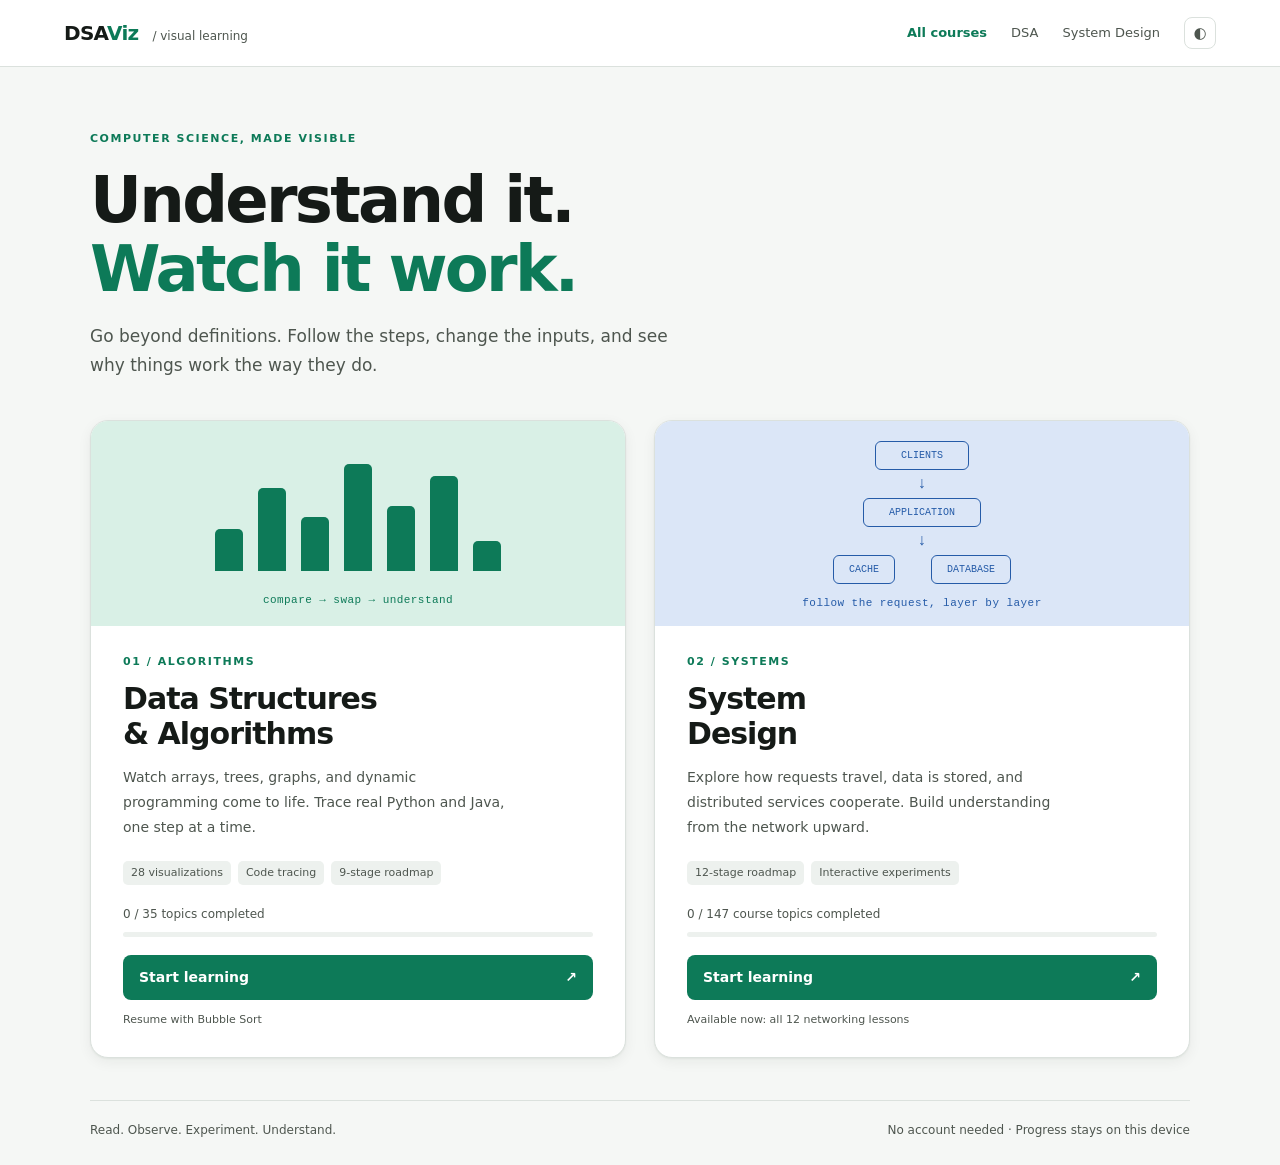
==== commit 4f6ad1d8: "Add visual learning dashboard and System Design networking course" ====
--- a/index.html
+++ b/index.html
@@ -3,16 +3,16 @@
 <head>
 <meta charset="utf-8">
 <meta name="viewport" content="width=device-width,initial-scale=1">
-<meta name="description" content="Learn data structures and algorithms by watching them run. 28 animated algorithms with synced flowcharts and side-by-side Python and Java, a dependency-ordered roadmap with 145 LeetCode problems, and a browser Python runner that steps through your own code. Free, offline, no tracking.">
+<meta name="description" content="Learn computer science by reading, observing, and experimenting. Explore 28 DSA visualizations and interactive System Design networking lessons. Free, offline, no account needed.">
 <meta name="author" content="leela1836">
 <meta name="theme-color" content="#0d7a58">
 <meta property="og:type" content="website">
-<meta property="og:title" content="DSAViz — Data Structures &amp; Algorithms Visualizer">
-<meta property="og:description" content="Watch algorithms run step by step, with flowcharts synced to the code. Write Python in the browser and see your own solution execute. Free and offline.">
-<meta property="og:url" content="https://leela1836.github.io/dsa-visualizer/">
+<meta property="og:title" content="DSAViz — Visual Learning Platform">
+<meta property="og:description" content="Watch algorithms and network protocols work step by step. Explore DSA and System Design with interactive experiments. Free and offline.">
+<meta property="og:url" content="https://leela1836.github.io/DSA_VISUALIZER/">
 <meta name="twitter:card" content="summary">
 <link rel="icon" href="data:image/svg+xml,%3Csvg xmlns='http://www.w3.org/2000/svg' viewBox='0 0 24 24'%3E%3Cg fill='%230d9668'%3E%3Crect x='2' y='13' width='4' height='8' rx='1'/%3E%3Crect x='8' y='8' width='4' height='13' rx='1'/%3E%3Crect x='14' y='3' width='4' height='18' rx='1'/%3E%3Crect x='20' y='10' width='2' height='11' rx='1'/%3E%3C/g%3E%3C/svg%3E">
-<title>DSAViz — Data Structures &amp; Algorithms Visualizer</title>
+<title>DSAViz — Visual Learning Platform</title>
 <style>
 /* ─────────────────────────────  TOKENS  ─────────────────────────────
    Neutrals carry a faint green bias toward the accent, so the greys read
@@ -554,11 +554,112 @@
   .brand span{display:none}
 }
 
+/* Scoped additions preserve the original DSA layouts and theme tokens. */
+[hidden]{display:none!important}
+:focus-visible{outline:3px solid var(--accent);outline-offset:4px}
+.skip-link{position:fixed;left:12px;top:-60px;z-index:100;padding:12px;background:var(--bg-2);color:var(--accent)}
+.skip-link:focus{top:8px}
+.platform-bar{display:flex;align-items:center;justify-content:space-between;gap:18px;padding:17px 5%;border-bottom:1px solid var(--line);background:var(--bg-2)}
+.platform-brand{font-size:20px;font-weight:750;color:var(--fg);text-decoration:none;letter-spacing:-.7px}
+.platform-brand span{color:var(--accent)}
+.platform-brand small{font-size:12px;font-weight:500;color:var(--fg-2);letter-spacing:0;margin-left:10px}
+.platform-bar nav{display:flex;gap:24px;align-items:center}
+.platform-bar nav a{color:var(--fg-2);font-size:13px;text-decoration:none}
+.platform-bar nav a[aria-current]{color:var(--accent);font-weight:700}
+.learning-home{max-width:1160px;margin:auto;padding:64px 30px 26px}
+.home-kicker,.course-label{font-size:11px;letter-spacing:.14em;font-weight:750;color:var(--accent)}
+.learning-home h1{font-size:clamp(38px,5vw,64px);line-height:1.08;letter-spacing:-2.7px;margin:18px 0}
+.learning-home h1 span{color:var(--accent)}
+.home-intro{font-size:17px;color:var(--fg-2);max-width:580px;line-height:1.7}
+.course-grid{display:grid;grid-template-columns:1fr 1fr;gap:28px;margin-top:40px}
+.course-card{overflow:hidden;border:1px solid var(--line);border-radius:18px;background:var(--bg-2);box-shadow:var(--shadow)}
+.course-card-body{padding:28px 32px}
+.course-card h2{font-size:30px;line-height:1.15;letter-spacing:-1px;margin:12px 0}
+.course-card p{color:var(--fg-2);line-height:1.8;max-width:44ch}
+.course-art{height:205px;position:relative;overflow:hidden;background:var(--accent-bg);color:var(--accent)}
+.algorithm-art{display:flex;align-items:flex-end;justify-content:center;gap:15px;padding:32px 50px 55px}
+.algorithm-art i{width:28px;height:var(--bar);background:var(--accent);border-radius:5px 5px 0 0;animation:algo-wave 3s ease-in-out var(--delay) infinite}
+.course-art>span{position:absolute;bottom:17px;font-family:var(--mono);font-size:11px;letter-spacing:.04em}
+@keyframes algo-wave{0%,100%{transform:translateY(0)}50%{transform:translateY(-8px);opacity:.65}}
+.network-art{background:var(--info-bg);color:var(--info);display:flex;flex-direction:column;align-items:center;padding:20px;gap:5px;font:10px var(--mono)}
+.network-art>div:not(.art-pair){padding:8px 25px;border:1px solid currentColor;border-radius:6px}
+.network-art b{animation:packet-pulse 1.8s ease-in-out infinite;font-size:16px}
+.art-pair{display:flex;gap:36px}.art-pair span{border:1px solid currentColor;padding:8px 15px;border-radius:6px}
+@keyframes packet-pulse{50%{opacity:.3;transform:translateY(3px)}}
+.course-tags{display:flex;gap:7px;flex-wrap:wrap;margin:20px 0}
+.course-tags span{font-size:11px;color:var(--fg-2);background:var(--bg-3);padding:4px 8px;border-radius:5px}
+.course-progress{margin:18px 0;font-size:12px;color:var(--fg-2)}
+.course-progress progress{display:block;width:100%;height:5px;border:0;border-radius:6px;overflow:hidden;accent-color:var(--accent);margin-top:9px;background:var(--bg-3)}
+progress::-webkit-progress-bar{background:var(--bg-3)}progress::-webkit-progress-value{background:var(--accent)}
+.learn-action{display:flex;align-items:center;justify-content:space-between;padding:12px 16px;border:0;border-radius:8px;background:var(--accent);color:var(--on-accent);font-weight:650;text-decoration:none;cursor:pointer;font-size:14px}
+.learn-action:hover{filter:brightness(1.08)}.learn-action.inline{display:inline-flex;gap:20px}
+.course-card small{display:block;color:var(--fg-2);font-size:11px;margin-top:12px}
+.learning-footer{display:flex;justify-content:space-between;gap:16px;flex-wrap:wrap;margin-top:42px;padding-top:20px;border-top:1px solid var(--line);color:var(--fg-2);font-size:12px}
+body[data-course="dsa"] #view-visualize,body[data-course="dsa"] .view.is-active{height:calc(100vh - 120px)}
+.sd-workspace{display:grid;grid-template-columns:275px minmax(0,1fr);max-width:1600px;margin:auto}
+.sd-sidebar{padding:22px 14px;background:var(--bg-2);border-right:1px solid var(--line);position:sticky;top:0;max-height:100vh;overflow:auto;align-self:start}
+.sd-sidebar summary{cursor:pointer;font-weight:650;font-size:12px;padding:12px 4px;color:var(--fg-2)}
+.sd-sidebar summary small{display:block;padding-left:16px;color:var(--fg-2);font-weight:400}
+.sd-sidebar nav>details{border-bottom:1px solid var(--line)}
+.sd-overview{display:block;color:var(--accent);padding:12px 8px;text-decoration:none;font-size:13px}
+.sd-topic{display:flex;justify-content:space-between;gap:4px;padding:9px 10px;text-decoration:none;color:var(--fg-2);font-size:12px;border-radius:6px;margin-bottom:2px}
+.sd-topic small{font-size:9px;color:var(--fg-2);align-self:center}.sd-topic.current{background:var(--accent-bg);color:var(--accent);font-weight:650}
+.sd-topic:hover{background:var(--bg-3)}
+.sd-content{padding:38px 5%;min-width:0;max-width:1150px}
+.sd-content h1{font-size:clamp(28px,3vw,42px);letter-spacing:-1.1px;line-height:1.2;margin:12px 0 24px}
+.sd-lede{font-size:16px;color:var(--fg-2);line-height:1.8;max-width:70ch}
+.sd-content a:not(.learn-action){color:var(--accent)}
+.stage-grid{display:grid;grid-template-columns:repeat(2,minmax(0,1fr));gap:18px;margin-top:30px}
+.stage-card{background:var(--bg-2);border:1px solid var(--line);border-radius:12px;padding:24px}
+.stage-card h2{font-size:20px;line-height:1.3}.stage-card p{color:var(--fg-2);font-size:12px}.stage-card li{padding:3px 0;font-size:13px}
+.lesson-title{display:flex;justify-content:space-between;align-items:flex-start;gap:15px;margin-top:24px}
+.lesson-title .ghost-btn{white-space:nowrap;margin-top:4px}
+.back-link{font-size:12px;text-decoration:none}
+.lesson-objectives{border:1px solid var(--line);border-left:3px solid var(--accent);padding:20px 24px;border-radius:8px;background:var(--bg-2)}
+.lesson-objectives h2{font-size:16px;margin:0 0 12px}.lesson-objectives h3{font-size:12px;color:var(--fg-2)}
+.sd-content li{line-height:1.8}.sd-section{padding:32px 0;border-bottom:1px solid var(--line)}
+.sd-section>h2{font-size:23px;letter-spacing:-.4px;margin:7px 0 18px}.sd-section p{font-size:15px;line-height:1.85;color:var(--fg-2);max-width:80ch}
+.section-label{font:11px var(--mono);color:var(--accent)}
+.related-links{display:flex;flex-wrap:wrap;gap:8px}.related-links a{font-size:12px;padding:5px 9px;background:var(--accent-bg);border-radius:5px;text-decoration:none}
+.working-steps{padding-left:24px}.working-steps li{padding:5px 0 5px 8px}
+.sd-section .model-note{font-size:12px;line-height:1.7;padding:12px 15px;background:var(--warn-bg);color:var(--warn);border-radius:7px}
+.sd-simulator{border:1px solid var(--line);border-radius:12px;overflow:hidden;background:var(--bg-2)}
+#sdDiagram{background:radial-gradient(var(--line) 1px,transparent 1px);background-size:18px 18px;padding:14px 5px}
+.sd-diagram{width:100%;display:block;max-height:360px;color:var(--accent)}
+.sd-node rect{fill:var(--bg-2);stroke:var(--line-2);stroke-width:2}.sd-node text{fill:var(--fg-2);font-size:15px;font-family:var(--mono)}
+.sd-node .sd-kind{font-size:9px;letter-spacing:.7px}.sd-node .sd-node-label{font:12px var(--sans);fill:var(--fg)}
+.sd-node.active rect{fill:var(--accent-bg);stroke:var(--accent)}.sd-node.failed rect{fill:var(--bad-bg);stroke:var(--bad)}
+.sd-active-link{fill:none;stroke:var(--accent);stroke-width:2;stroke-dasharray:5 5}
+.sd-packet{fill:var(--accent);animation:sd-flow 1.4s linear -.7s infinite;animation-play-state:paused;offset-distance:50%}
+.sd-running .sd-packet{animation-play-state:running}@keyframes sd-flow{from{offset-distance:0%}to{offset-distance:100%}}
+.sd-player{display:flex;align-items:center;flex-wrap:wrap;gap:8px;padding:14px;border-top:1px solid var(--line);border-bottom:1px solid var(--line)}
+.sd-player button{border:1px solid var(--line);background:var(--bg-3);border-radius:6px;min-width:38px;height:36px;cursor:pointer}.sd-player button:disabled{opacity:.4;cursor:default}
+#sdPlay{background:var(--accent);color:var(--on-accent);border-color:var(--accent)}
+.sd-player label{display:flex;align-items:center;gap:8px;margin-left:auto;font-size:12px}.sd-player label input{width:85px}#sdScrub{width:100%;accent-color:var(--accent)}
+#sdCount{font:11px var(--mono)}.sd-frame-info{padding:20px}#sdPacket{font-weight:700;font-size:15px}#sdNote{min-height:3.7em;margin:8px 0 16px}
+#sdState{display:flex;flex-wrap:wrap;gap:8px}#sdState span{font:11px var(--mono);padding:5px 8px;background:var(--bg-3);border-radius:5px}
+.walkthrough{margin-top:16px}.walkthrough summary{cursor:pointer;color:var(--accent)}#sdTrace li{padding:10px}#sdTrace li.current{background:var(--accent-bg);border-radius:8px}#sdTrace p{font-size:13px;margin:4px 0}#sdTrace button{background:none;border:0;font-weight:650;cursor:pointer;color:var(--accent);text-align:left}
+.experiment-controls{display:flex;flex-wrap:wrap;gap:20px;padding:20px;background:var(--bg-2);border:1px solid var(--line);border-radius:10px}
+.experiment-field{display:flex;flex-direction:column;justify-content:center;gap:10px;font-size:12px;min-width:180px;flex:1}
+.experiment-field:has(input[type="checkbox"]){flex-direction:row;align-items:center;justify-content:flex-start}.experiment-field select{padding:9px;border:1px solid var(--line);border-radius:6px;background:var(--bg);color:var(--fg);font:inherit}.experiment-field input{accent-color:var(--accent)}.experiment-field output{font:14px var(--mono);color:var(--accent)}
+.knowledge-check{padding:20px 24px;border:1px solid var(--line);background:var(--bg-2);border-radius:10px}.knowledge-check h3{margin-top:0}.knowledge-check summary{cursor:pointer;color:var(--accent)}
+.reflection-label{display:flex;flex-direction:column;gap:8px;margin:14px 0;font-size:12px}.reflection-label textarea{font:inherit;background:var(--bg);color:var(--fg);border:1px solid var(--line);border-radius:6px;padding:10px;resize:vertical}
+.sd-section dt{font-weight:650;margin-top:12px}.sd-section dd{color:var(--fg-2);margin:4px 0}.lesson-navigation{display:flex;justify-content:space-between;gap:25px;padding:28px 0}.lesson-navigation a{font-size:13px;max-width:45%}
+@media(max-width:1000px){.sd-workspace{grid-template-columns:230px minmax(0,1fr)}.stage-grid{grid-template-columns:1fr}.sd-content{padding:30px 24px}.course-card-body{padding:24px}.platform-brand small{display:none}}
+@media(max-width:700px){.platform-bar{flex-wrap:wrap;padding:13px 20px;gap:12px}.platform-bar nav{gap:18px}.platform-bar nav a{font-size:12px}.learning-home{padding:35px 20px}.learning-home h1{letter-spacing:-1.6px}.course-grid{grid-template-columns:1fr;gap:22px}.course-art{height:175px}.network-art{padding-top:10px}.sd-workspace{display:block}.sd-sidebar{position:static;max-height:280px;border-right:0;border-bottom:1px solid var(--line);padding:10px 16px}.sd-content{padding:26px 18px}.lesson-title{flex-wrap:wrap}.lesson-title h1{margin-bottom:5px}.lesson-title .ghost-btn{margin-bottom:20px}.sd-diagram{min-width:500px;max-height:none}#sdDiagram{overflow-x:auto}.sd-player label{margin-left:0}.course-card h2{font-size:27px}.knowledge-check{padding:18px}.platform-brand{font-size:18px}.sd-section p{font-size:14px}}
+@media(prefers-reduced-motion:reduce){.algorithm-art i,.network-art b,.sd-packet{animation:none!important}}
+
 </style>
 </head>
 <body>
-
-<header class="topbar">
+<a class="skip-link" href="#platformMain">Skip to learning content</a>
+<header class="platform-bar">
+  <a class="platform-brand" href="#/">DSA<span>Viz</span><small> / visual learning</small></a>
+  <nav aria-label="Courses"><a href="#/">All courses</a><a href="#/dsa">DSA</a><a href="#/system-design">System Design</a><button id="platformTheme" class="icon-btn" aria-label="Toggle theme" title="Toggle theme">◐</button></nav>
+</header>
+<main id="platformMain" tabindex="-1"></main>
+
+<header class="topbar" id="dsaTopbar">
   <div class="brand">
     <svg class="logo" viewBox="0 0 24 24" aria-hidden="true">
       <rect x="2"  y="13" width="4" height="8"  rx="1"/>
@@ -575,7 +676,7 @@
     <button class="tab" data-view="roadmap" role="tab">Roadmap</button>
   </nav>
   <div class="topbar-right">
-    <a class="icon-btn" href="https://github.com/leela1836/dsa-visualizer"
+    <a class="icon-btn" href="https://github.com/leela1836/DSA_VISUALIZER"
        target="_blank" rel="noopener" title="Source on GitHub" aria-label="Source on GitHub">
       <svg viewBox="0 0 16 16" width="15" height="15" fill="currentColor" aria-hidden="true">
         <path d="M8 0C3.58 0 0 3.58 0 8c0 3.54 2.29 6.53 5.47 7.59.4.07.55-.17.55-.38
@@ -4457,7 +4558,7 @@
   ['Forgetting the empty case',     'n = 0, empty string, single node, target absent. Most rejected submissions die here, not on the algorithm.']
 ];
 
-const REPO_URL = 'https://github.com/leela1836/dsa-visualizer';
+const REPO_URL = 'https://github.com/leela1836/DSA_VISUALIZER';
 const SITE_FOOT = `
   <footer class="site-foot">
     <span>Everything runs in your browser. No account, no server, no tracking — your progress and your code stay on this device.</span>
@@ -7882,6 +7983,7 @@
     $$('.tab').forEach(t => t.addEventListener('click', () => this.show(t.dataset.view)));
   },
   show(view){
+    if (typeof Platform !== 'undefined') Platform.dsaRoute(view);
     $$('.tab').forEach(t => t.classList.toggle('is-active', t.dataset.view === view));
     $$('.view').forEach(v => v.classList.toggle('is-active', v.id === 'view-' + view));
     if (this.player) this.player.pause();
@@ -8112,7 +8214,7 @@
   /* ─────────────── keyboard ─────────────── */
   initKeys(){
     document.addEventListener('keydown', e => {
-      if (/^(INPUT|SELECT|TEXTAREA)$/.test(e.target.tagName)) return;
+      if (/^(INPUT|SELECT|TEXTAREA|BUTTON|A)$/.test(e.target.tagName)) return;
       const p = $('#view-visualize').classList.contains('is-active') ? this.player
               : $('#view-mycode').classList.contains('is-active') ? MyCode.player : null;
       if (!p) return;
@@ -8180,6 +8282,520 @@
 
 document.addEventListener('DOMContentLoaded', () => App.start());
 
+/* Topic IDs are stable storage keys. Future topics are roadmap entries, not lessons. */
+const SD_STAGES = [
+  ['Internet and Networking Fundamentals', [], [
+    ['client-server','Client and server',[]], ['internet','How the internet works',['client-server']],
+    ['ip-ports','IP addresses and ports',['internet']], ['dns','DNS resolution',['ip-ports']],
+    ['tcp-udp','TCP and UDP',['ip-ports']], ['tcp-handshake','TCP connection establishment',['tcp-udp']],
+    ['tls','TLS and HTTPS',['tcp-handshake','dns']], ['http-lifecycle','HTTP request-response lifecycle',['tls']],
+    ['http-semantics','HTTP methods and status codes',['http-lifecycle']], ['http-versions','HTTP versions',['http-semantics','tcp-udp']],
+    ['websockets','WebSockets',['http-versions']], ['browser-server','Browser-to-server communication',['dns','tls','http-lifecycle','websockets']]
+  ]],
+  ['Application and Backend Fundamentals', [1], ['Web servers','Application servers','APIs','REST and GraphQL','Stateless and stateful architecture','Cookies and sessions','Authentication and authorization','Reverse proxies','API gateways','Request lifecycle','Connection pooling']],
+  ['Databases and Storage', [2], ['Relational databases','NoSQL databases','Data modeling','Indexing','Query execution','Transactions','ACID properties','Transaction isolation','Replication','Partitioning','Sharding','SQL versus NoSQL','Object storage','File storage','Database performance']],
+  ['Caching', [3], ['Why caching exists','Browser caching','Application caching','Database caching','Distributed caching','Cache-aside','Read-through and write-through','Write-behind','TTL','Cache eviction strategies','Cache invalidation','Cache consistency','Redis fundamentals','Cache failure scenarios']],
+  ['Scalability and Load Balancing', [2,3,4], ['Scalability fundamentals','Vertical scaling','Horizontal scaling','Load balancing','Load balancing algorithms','Health checks','Session affinity','Autoscaling','Traffic spikes','Bottlenecks','Capacity planning','Content delivery networks']],
+  ['Distributed Systems', [3,5], ['Distributed architecture','Consistency and availability','Network partitions','CAP theorem','Consistency models','Replication strategies','Quorums','Leader election','Consensus fundamentals','Distributed locks','Clock synchronization','Fault tolerance','Failure recovery']],
+  ['Messaging and Asynchronous Systems', [2,6], ['Synchronous versus asynchronous communication','Message queues','Publish-subscribe','Message brokers','Event-driven architecture','Kafka fundamentals','Event ordering','Delivery guarantees','Retries','Dead-letter queues','Idempotency','Backpressure']],
+  ['Reliability and Performance', [5,6,7], ['Latency and throughput','Availability','Reliability','Redundancy','Failover','Timeouts and retries','Exponential backoff','Circuit breakers','Rate limiting','Throttling','Monitoring and observability','Logs, metrics, and traces','Disaster recovery']],
+  ['Software Architecture', [2,3,6,7,8], ['Monolithic architecture','Layered architecture','Microservices','Service-to-service communication','Service discovery','API gateways','Event-driven systems','CQRS','Event sourcing','Saga pattern','Architecture trade-offs']],
+  ['Security and Deployment Fundamentals', [1,2,8,9], ['HTTPS and encryption','Authentication mechanisms','OAuth 2.0 and OpenID Connect','JWT','CORS','Common web security threats','Containers','Docker fundamentals','Kubernetes fundamentals','Cloud infrastructure fundamentals','CI/CD','Deployment strategies']],
+  ['System Design Methodology', [3,5,8,9,10], ['Understanding system requirements','Identifying functional requirements','Identifying non-functional requirements','Estimating scale','Basic capacity calculations','Identifying system components','Designing APIs','Data modeling','Data flow','Recognizing bottlenecks','Evaluating trade-offs','Evolving architectures gradually']],
+  ['Real-World Architecture Walkthroughs', [11], ['URL shortener','Chat application','Social media feed','Video streaming platform','E-commerce application','Notification system','File upload and storage system','Search autocomplete','Ride-booking platform','Payment processing architecture']]
+].map(([name, prerequisites, topics], i) => ({
+  number:i+1, name, prerequisites,
+  topics:topics.map((t,j) => Array.isArray(t) ? {id:t[0],name:t[1],prerequisites:t[2]} : {
+    id:`s${i+1}-${t.toLowerCase().replace(/[^a-z0-9]+/g,'-')}`, name:t,
+    prerequisites:j ? [`s${i+1}-${String(topics[j-1]).toLowerCase().replace(/[^a-z0-9]+/g,'-')}`] : []
+  })
+}));
+const SD_TOPICS = SD_STAGES.flatMap(s => s.topics.map(t => ({...t, stage:s.number})));
+
+/* Authored lessons only. Each definition carries its own experiment and process. */
+const SD_LESSONS = {
+ 'client-server': {
+  objectives:['Separate client and server roles from physical machines.','Trace a request and explain why a response can arrive late.'],
+  intro:['A weather app cannot keep every forecast on your phone. It asks a remote program for the forecast it needs. The program making that request is the client; the program handling it is the server. This division lets many devices use shared data and logic without copying the entire service onto each device.', 'These are roles in an interaction. A web application is a server to your browser and a client when it calls a database. A server is not necessarily a large computer: a program on your laptop can serve other programs on the same laptop.'],
+  fundamentals:['A request is an application message expressing an operation, such as “read the forecast for Pune.” A response carries the result or an error. A protocol defines how both sides interpret those messages. HTTP is one such application protocol; the network transports its bytes.', 'Latency is elapsed time from starting an operation until observing its result. Network travel and server processing both contribute. A successful connection does not guarantee a successful application operation: a reachable server can still return an error.'],
+  working:['The client identifies the service and creates a request.','Bytes travel across the network; this model groups all intermediate hops into one link.','The server interprets the operation and performs work.','The response travels back; the client updates its interface only after receiving it.'],
+  deep:['For this one-request model, elapsed time is two one-way network delays plus server work: 2 × link delay + processing time. Actual latency can also include DNS, connection setup, queues, retransmissions, and rendering. A slower server and a slower network can produce the same visible symptom while needing different fixes.', 'Requests from multiple clients can overlap. Servers use threads, processes, or asynchronous I/O to make progress while other operations wait. If arrival rate exceeds processing capacity for long enough, a queue grows. A timeout is a client decision to stop waiting; it does not prove the server stopped working. Retrying a write may therefore perform it twice unless the application makes retries safe.'],
+  usage:['An online library browser asks an API for book availability. The API checks stored inventory and returns structured data. Separating the display from the shared inventory lets a phone app and a website reuse the same service.', 'Keep responsibilities explicit: the client presents information; the server validates and applies the operation. Client validation improves usability, but the server still checks incoming data because requests can come from other programs.'],
+  summary:['Client and server describe roles, not hardware.','A response depends on both network travel and server work.','Timeouts leave uncertainty about whether an operation occurred.'],
+  check:['The client times out while saving a book reservation. Is it safe to assume no reservation exists?', 'No. The server might already have committed it. Check the result or use a request identifier that prevents a retry from creating a duplicate.'],
+  glossary:{Protocol:'Rules for interpreting messages.',Latency:'Elapsed time before a result is observed.'},
+  experiment:'Increase server work from 40 ms to 400 ms, then increase the link delay. Compare which steps add time; the response content stays the same.',
+  controls:[['network','One-way link delay (ms)',10,200,40],['work','Server work (ms)',10,500,80]],
+  sources:[['HTTP semantics: client and server','https://www.rfc-editor.org/rfc/rfc9110.html#section-3.3']]
+ },
+ internet:{
+  objectives:['Explain packet switching and router forwarding.','Distinguish a route change from reliable delivery.'],
+  intro:['The internet connects independently operated networks. Your home network, an internet provider, and a website’s network do not share a single central switch. They exchange packets through routers so that applications can communicate across organizational boundaries.', 'Packet switching divides communication into units that share links with other traffic. Like parcels passing through sorting depots, each packet carries destination information. The analogy has limits: routers forward based on network prefixes, not the meaning of the application message.'],
+  fundamentals:['A packet contains headers and payload. An IP header includes source and destination addresses. A router forwards a packet toward its destination using a routing table. A link is one connection between neighboring network devices; a path consists of multiple links.', 'Bandwidth is a link’s data-carrying capacity. Delay includes transmission time, propagation time, processing, and queueing. High bandwidth does not eliminate propagation delay. Routing chooses paths; forwarding applies the current choice to an individual packet.'],
+  working:['The device sends a packet to its gateway when the destination is outside its local network.','The provider router selects a next hop based on its forwarding table.','Transit routers repeat the process until the destination network is reached.','The destination host passes the payload to the appropriate transport protocol.'],
+  deep:['Routers usually use longest-prefix matching: the most specific matching destination prefix wins. Within a network, routing protocols distribute topology information; between networks, BGP distributes reachability and policy. A geographically shorter route is not always preferred because business and operational policy also matter.', 'IP provides best-effort delivery. A packet can be dropped, reordered, or duplicated. When a link fails, routing may eventually select another path, but convergence takes time and some packets may be lost. The experiment assumes an alternate route is already installed; it does not simulate BGP convergence. Return traffic can take a different path. Reliability, if needed, must come from transport or application behavior.'],
+  usage:['A video website may deliver content from a nearby edge network instead of a distant origin. The physical and logical path affects latency even when the application code does not change.', 'When a request stalls, separate “the host is reachable” from “the service is healthy.” A routing failure can block access to an otherwise healthy server, while a healthy route can lead to an overloaded application.'],
+  summary:['The internet is a network of independently managed networks.','Routers forward packets hop by hop.','An alternate path improves reachability without guaranteeing delivery.'],
+  check:['A packet reaches the destination through a longer route after a link failure. Does IP guarantee all earlier packets also arrived?', 'No. Rerouting restores a path for subsequent traffic; IP does not recover packets lost during the failure.'],
+  glossary:{Router:'A device forwarding packets between networks.',Prefix:'Leading address bits identifying a network range.'},
+  experiment:'Fail the primary transit link. The packet takes an already available alternate route with an additional hop. Compare the path and accumulated delay.',
+  controls:[['failed','Primary transit link failed','checkbox',false],['network','Delay per hop (ms)',5,100,20]],
+  sources:[['IPv4 specification','https://www.rfc-editor.org/rfc/rfc791.html'],['IPv6 specification','https://www.rfc-editor.org/rfc/rfc8200.html']]
+ },
+ 'ip-ports':{
+  objectives:['Distinguish host addressing from service addressing.','Explain why an address alone cannot select an application.'],
+  intro:['One host can run a website, a database, and a development server at the same time. An IP address helps traffic reach a network interface. A transport port helps the receiving operating system direct traffic to the intended service. Knowing the building’s address does not tell you which door to use.', 'The analogy is only about selection. A port is a numeric field in TCP or UDP, not a physical socket in the machine. TCP and UDP have separate port spaces.'],
+  fundamentals:['IPv4 addresses are 32 bits; IPv6 addresses are 128 bits. A port number is 16 bits, from 0 through 65535, with port 0 reserved in ordinary service use. HTTPS commonly uses port 443, while HTTP commonly uses 80. These are conventions; a service can listen on another permitted port.', 'A socket is an operating-system communication endpoint. A listening socket accepts connections addressed to its local address and port. A TCP connection is distinguished by local and remote addresses and ports, together with the transport protocol. Clients typically receive temporary ephemeral source ports.'],
+  working:['The client chooses a destination IP, transport, and port.','The IP layer delivers the packet to the addressed host.','The transport layer looks for a matching listener or established connection.','A listening HTTPS endpoint can accept TCP traffic; an unused port can reject it.'],
+  deep:['This model assumes the host is reachable and has a TCP listener on 443. Selecting 5432 or 8080 demonstrates “no listener,” not a general rule about those ports. In reality they could serve a database or another application. A firewall might silently drop traffic rather than sending a reset, producing a timeout instead of immediate refusal.', 'NAT can translate private source addresses and ports to a public mapping. Private addresses are not globally unique. A host may have multiple interfaces and addresses; a listener can bind to one address or to all appropriate local interfaces. TLS still needs to verify the requested hostname, because an IP address can serve many unrelated sites.'],
+  usage:['A reverse proxy often listens publicly on 443 and forwards to an application listening privately on 8080. The two connections have different endpoints. The proxy is a server on one connection and a client on the other.', 'Separating public and private listeners makes network exposure easier to manage, but a nonstandard port alone does not provide security. Access control and authentication still matter.'],
+  summary:['IP gets traffic to a host; transport ports select endpoints.','A connection includes both sides’ addresses and ports.','Refusal and timeout have different possible causes.'],
+  check:['Two clients connect to the same server on port 443. Must the server use a new listening port for each client?', 'No. Accepted TCP connections are distinguished by the full endpoint tuple. The listener can keep accepting connections on 443.'],
+  glossary:{Socket:'An operating-system communication endpoint.',NAT:'Translation of network addresses, often with port translation.'},
+  experiment:'Change the destination port. In this model only 443 is listening; observe that reaching the host is different from reaching a service.',
+  controls:[['port','Destination TCP port','select',['443','8080','5432'],'443']],
+  sources:[['TCP endpoints and connections','https://www.rfc-editor.org/rfc/rfc9293.html#section-3.1'],['Service name and port registry','https://www.iana.org/assignments/service-names-port-numbers/service-names-port-numbers.xhtml']]
+ },
+ dns:{
+  objectives:['Trace recursive resolution and authoritative referrals.','Explain how TTL and caches change the lookup path.'],
+  intro:['People remember names such as library.example, while IP routing uses addresses. DNS, the Domain Name System, lets names refer to records without embedding a permanent address in every application. It distributes responsibility so each domain owner can manage its own records.', 'A DNS lookup does not download the website. It discovers information used before the browser connects to a service. A name can have several address records, or aliases leading to another name.'],
+  fundamentals:['An A record contains an IPv4 address and an AAAA record an IPv6 address. A recursive resolver performs lookups for clients. Authoritative name servers publish a zone’s records. Root and top-level-domain (TLD) servers provide referrals toward the relevant authority.', 'TTL, time to live, tells caches how long a record may be reused. It is not the website session lifetime. Browsers, operating systems, and recursive resolvers can cache answers; caches may also hold intermediate referrals and negative answers.'],
+  working:['The browser checks its cache, then the operating system’s applicable cache.','On a miss, a stub resolver asks a recursive resolver for the address.','A cold recursive resolver asks a root server, follows the TLD referral, then asks the authoritative server.','The resolver returns the answer and caches it; the browser can now connect to the address.'],
+  deep:['The resolver normally makes iterative queries to the hierarchy: a root server does not contact the TLD on behalf of this resolver. A referral supplies names of other servers and, when necessary, glue addresses. A completely cold lookup is educationally useful but uncommon because resolvers retain popular referrals.', 'TTL reduces repeated work but delays visibility of record changes. Our cache controls express valid versus expired answers; they do not model elapsed TTL seconds. CNAME chains can require extra lookups. NXDOMAIN indicates that a name does not exist and can be negatively cached; timeouts and SERVFAIL are different failures. DNSSEC authenticates signed DNS data when validated; it does not encrypt queries. DNS-over-HTTPS encrypts transport to a resolver, but that resolver still sees the query.'],
+  usage:['A library moves its API to a new address. DNS allows the name to stay stable while the address record changes. Existing cached answers can direct clients to the old address until expiration, so migration planning must account for overlap.', 'DNS may return different addresses by region or load policy. This is a discovery mechanism, not a guarantee that the selected server is healthy or that cached clients immediately switch after an outage.'],
+  summary:['DNS resolves names to records, not webpage content.','Recursive resolvers follow referrals to an authority.','A valid cache can bypass part or all of the hierarchy.'],
+  check:['If the browser has a valid address answer, must it still ask the root server before opening the page?', 'No. It can reuse the answer. Even on a browser miss, a resolver cache may avoid a full hierarchy traversal.'],
+  glossary:{Zone:'A portion of the namespace served by an authority.',Referral:'A response pointing the resolver toward another authority.',TTL:'Permitted cache lifetime for a record.'},
+  experiment:'Compare a cold lookup with browser, OS, and resolver cache hits. Then simulate a negative authoritative answer; no connection address is returned. The .example hierarchy is illustrative: .example is reserved for documentation, not a publicly delegated TLD.',
+  controls:[['cache','Valid cached answer at','select',['none','browser','OS','resolver'],'none'],['missing','Name does not exist (cold lookup)','checkbox',false]],
+  sources:[['DNS concepts and resolution','https://www.rfc-editor.org/rfc/rfc1034.html'],['DNS negative caching','https://www.rfc-editor.org/rfc/rfc2308.html']]
+ },
+ 'tcp-udp':{
+  objectives:['Compare ordered byte streams with datagrams.','Observe loss recovery and head-of-line waiting.'],
+  intro:['A file must arrive completely and in order. A live voice call may prefer the next fresh sound to an old packet retransmitted too late. Transport protocols provide different building blocks for those needs. TCP provides a reliable ordered byte stream; UDP provides datagrams without built-in reliable delivery.', 'Neither is an application architecture by itself. An application can add reliability on UDP. QUIC does this and supports HTTP/3, so “UDP means unreliable application” is an incorrect shortcut.'],
+  fundamentals:['TCP tracks sequence numbers for bytes, acknowledges received data, retransmits missing data, and controls sending rate. A stream does not preserve the application’s message boundaries. The application must frame messages itself.', 'UDP preserves datagram boundaries. A received datagram corresponds to a sent datagram, but delivery, order, and duplicate suppression are not guaranteed. Checksums detect many transmission errors; they do not make missing packets reappear.'],
+  working:['The sender prepares three units of data.','The middle unit may be lost while a later one arrives.','TCP waits to expose the missing portion of its stream; UDP can expose later datagrams immediately.','TCP retransmits missing bytes; a basic UDP application must decide what to do about the gap.'],
+  deep:['TCP’s retransmission decision can use timeouts or loss indications from acknowledgments. The model shows one retransmission and omits exact timers, congestion windows, and selective acknowledgment details. Ordered delivery causes head-of-line waiting: later received bytes cannot pass a gap in the same stream.', 'TCP flow control protects the receiver; congestion control protects the network. UDP lacks both as an intrinsic transport service, but applications still need responsible congestion behavior. Datagram size matters: fragmentation can increase loss sensitivity. TCP reliability means delivering bytes or reporting connection failure, not proving an application processed a payment. Encryption is also separate: plain TCP and UDP do not encrypt payloads.'],
+  usage:['A download can use HTTP over TCP to recover missing bytes. A game may send position updates with a UDP-based protocol and discard late data, while separately ensuring important events are acknowledged.', 'Select behavior based on application requirements. A new transport does not remove the need to define ordering, retry, security, and congestion behavior at the appropriate layer.'],
+  summary:['TCP delivers ordered bytes without message boundaries.','UDP delivers datagrams without a reliability guarantee.','Applications and protocols can add behavior above either transport.'],
+  check:['A TCP sender receives an acknowledgment for request bytes. Does that prove the server committed the requested database update?', 'No. It confirms transport receipt, not application execution or durable storage. The application response must define that outcome.'],
+  glossary:{Datagram:'A separately addressed unit with a preserved message boundary.','Head-of-line waiting':'Later data waits behind a missing earlier portion.'},
+  experiment:'Drop the middle unit under TCP, then UDP. Compare what the receiver can deliver before and after recovery.',
+  controls:[['transport','Transport','select',['TCP','UDP'],'TCP'],['loss','Drop middle unit','checkbox',true]],
+  sources:[['TCP specification','https://www.rfc-editor.org/rfc/rfc9293.html'],['UDP specification','https://www.rfc-editor.org/rfc/rfc768.html']]
+ },
+ 'tcp-handshake':{
+  objectives:['Trace SYN, SYN-ACK, and ACK.','Explain state and retry behavior during connection setup.'],
+  intro:['Before sending an ordinary TCP stream, two endpoints need to agree on initial sequence numbers and establish connection state. Sending “hello” once is insufficient: the sender needs evidence that its peer received the greeting and that traffic can return.', 'The three-way handshake establishes transport state. It does not authenticate a user, encrypt bytes, or authorize an application action. Those tasks occur at other layers.'],
+  fundamentals:['SYN is a TCP flag used to synchronize sequence numbers; ACK acknowledges sequence space. A client begins in CLOSED and performs an active open. A server listener waits in LISTEN. Each direction has an independent sequence-number space.', 'SYN consumes one sequence number. If the client’s initial number is 100, the server acknowledges 101. If the server’s initial number is 500, the client acknowledges 501. These small numbers are illustrative; real initial sequence numbers are selected to address security and delayed-packet concerns.'],
+  working:['The client sends SYN with its initial sequence number and enters SYN-SENT.','The listener receives SYN, creates provisional state, and sends SYN-ACK.','The client receives SYN-ACK, enters ESTABLISHED, and sends ACK.','The server receives the final ACK and enters ESTABLISHED.'],
+  deep:['The server is still in SYN-RECEIVED while waiting for the final acknowledgment even if the client considers the connection established. A lost SYN-ACK leaves the client waiting; retries after a timeout may recover. The model assumes the first reply is lost and the next succeeds, rather than showing an arbitrary number of retries.', 'The final ACK can be carried with data. TCP Fast Open and simultaneous open introduce cases beyond this ordinary handshake. Half-open state can consume resources; SYN cookies and queue limits help defend listeners against floods. A handshake needs roughly one round trip before the client can send ordinary application data, but actual application readiness may require TLS and more exchanges. Closing is a separate exchange, and the two directions can close independently.'],
+  usage:['Opening a fresh HTTPS connection normally involves TCP setup followed by TLS. Connection reuse avoids repeatedly paying TCP setup cost. This is why keeping connections alive can improve repeated API calls.', 'Connection pooling must still detect stale or broken connections. “Established” is local state; a disconnected peer may not be discovered until data transmission, keepalive, or an application timeout.'],
+  summary:['The handshake synchronizes two sequence spaces.','Both endpoints reach ESTABLISHED at different moments.','Lost setup traffic can require retransmission and extra delay.'],
+  check:['After the client sends the final ACK, can we assume the server has already reached ESTABLISHED?', 'No. The server reaches that state when it receives the ACK. The message can still be delayed or lost in transit.'],
+  glossary:{SYN:'Flag synchronizing initial sequence numbers.',ACK:'Flag indicating an acknowledgment number is meaningful.'},
+  experiment:'Lose the first SYN-ACK. Observe provisional server state, the illustrative timeout, and a retransmitted reply.',
+  controls:[['loss','Lose first SYN-ACK','checkbox',false],['network','One-way link delay (ms)',10,200,40]],
+  sources:[['TCP connection establishment','https://www.rfc-editor.org/rfc/rfc9293.html#section-3.5']]
+ },
+ tls:{
+  objectives:['Separate confidentiality, integrity, and authentication.','Trace a simplified TLS 1.3 handshake and certificate rejection.'],
+  intro:['An unprotected network path can expose or alter traffic. A browser also needs to know whether it reached the intended site rather than an impersonator. TLS protects communication between endpoints and authenticates the server using a certificate and proof of key possession.', 'HTTPS is HTTP carried over a secured connection. It protects traffic in transit; it does not make the site’s business logic trustworthy or prevent an endpoint from reading the data it receives.'],
+  fundamentals:['Encryption hides plaintext from observers. Integrity protection detects unauthorized modification. Authentication verifies an identity. A certificate binds an identity to a public key through a trusted issuer. The browser checks the requested hostname, validity period, trust chain, and applicable policy.', 'TLS 1.3 commonly uses ephemeral key agreement to derive symmetric traffic keys. Public-key operations authenticate and establish secrets; symmetric encryption protects ordinary application data efficiently. The server does not send its private key to the browser.'],
+  working:['ClientHello offers supported parameters and a key share.','ServerHello selects parameters and supplies a key share; both sides derive handshake keys.','The server sends encrypted handshake messages including its certificate, proof of possession, and Finished.','The browser validates identity and the handshake, sends its Finished, then uses application traffic keys for HTTP.'],
+  deep:['CertificateVerify proves possession of the certificate’s private key over the handshake transcript. Finished authenticates the transcript using a derived secret. Handshake encryption starts before the server’s certificate messages in TLS 1.3, but a valid certificate chain and hostname still need checking. An invalid certificate stops this model before application data.', 'This is a full TLS 1.3 handshake without resumption, client certificates, or HelloRetryRequest. Resumption can reduce work; 0-RTT early data has replay risks and requires suitable operations. Traditional TLS does not hide all metadata: IP addresses and traffic timing remain observable, and hostname visibility depends on mechanisms such as encrypted ClientHello. TLS termination at a proxy protects the browser-to-proxy leg; protecting the proxy-to-service leg requires its own secure connection.'],
+  usage:['A library API receives personal reading preferences through HTTPS. The browser checks the API hostname, and TLS protects the request while it crosses public networks. The service still needs authorization to decide which user may read each preference.', 'A trusted reverse proxy may decrypt inbound requests to route them. That trust boundary needs explicit design: encryption in transit cannot compensate for careless access to plaintext inside the system.'],
+  summary:['TLS provides confidentiality, integrity, and endpoint authentication.','Certificate validation is essential even when encryption works.','HTTPS does not replace application authorization.'],
+  check:['A server encrypts traffic but presents a certificate for a different hostname. Should the browser proceed?', 'No. Encryption with an unverified peer does not establish the intended server identity. A hostname mismatch must fail validation.'],
+  glossary:{Certificate:'A signed binding between an identity and a public key.',Transcript:'The ordered handshake messages covered by authentication.'},
+  experiment:'Switch the certificate from valid to a hostname mismatch. The browser stops before sending HTTP application data.',
+  controls:[['invalid','Certificate hostname mismatch','checkbox',false]],
+  sources:[['TLS 1.3 protocol','https://www.rfc-editor.org/rfc/rfc8446.html'],['Service identity verification','https://www.rfc-editor.org/rfc/rfc9525.html']]
+ },
+ 'http-lifecycle':{
+  objectives:['Trace an HTTP exchange after connection setup.','Distinguish server errors from transport failures.'],
+  intro:['After discovering and connecting to a server, a browser still needs a language for asking for resources. HTTP supplies request methods, target identifiers, headers, and response semantics. It lets a browser, API client, proxy, and service agree on the meaning of an exchange.', 'The lifecycle includes more than server execution. A browser may satisfy a request locally, a proxy may answer it, and a received document can trigger many more requests. This lesson follows one request on an already established HTTPS connection.'],
+  fundamentals:['A request identifies a method and target, with headers and an optional body. A response carries a status code, headers, and usually representation data. A representation is a form of the resource, such as JSON describing a book.', 'Headers carry metadata: Content-Type describes media type; Cache-Control communicates caching policy. A request and a response are logical messages; their wire framing differs between HTTP versions. The model displays their meaning rather than exact bytes.'],
+  working:['The client forms GET /books/42 with an Accept header.','The request is carried over the existing secure connection.','The application locates the resource and constructs a response.','The client receives status and headers, then interprets the body according to its media type.'],
+  deep:['HTTP is stateless at the protocol level: each request’s semantics can be understood independently. Applications can still maintain state through sessions or databases. Connection reuse is separate from application state. Redirects can trigger new requests, and intermediate caches can answer without origin execution.', 'A 503 is a valid HTTP response explaining that the service is unavailable. A dropped connection may produce no HTTP response at all. Timeouts impose a waiting budget across work the client might not control. Receiving headers does not guarantee the full body arrives. Streaming lets clients process body chunks before completion. GET responses can be cacheable subject to policy, while personalized data needs careful cache directives.'],
+  usage:['A book details page asks an API for JSON, then renders title and availability. The server sets Content-Type: application/json, and the browser parses the representation. A 404 can produce a useful “book not found” state instead of an indefinite spinner.', 'Observability should separate network failures, HTTP error responses, and client parsing errors. Combining them into a single “failed” counter hides where the problem occurred.'],
+  summary:['HTTP defines logical request and response semantics.','Connection setup precedes this model and can be reused.','HTTP errors and missing responses are different outcomes.'],
+  check:['The server returns 503 with a JSON body. Did HTTP itself fail to carry a response?', 'No. HTTP carried an error response successfully. The requested application operation was unavailable.'],
+  glossary:{Representation:'Data describing the current or intended state of a resource.',Header:'A named metadata field in an HTTP message.'},
+  experiment:'Change server processing delay and choose an unavailable service. Inspect how the timing and response change independently.',
+  controls:[['work','Application work (ms)',10,500,90],['unavailable','Service unavailable (503)','checkbox',false]],
+  sources:[['HTTP semantics','https://www.rfc-editor.org/rfc/rfc9110.html'],['HTTP caching','https://www.rfc-editor.org/rfc/rfc9111.html']]
+ },
+ 'http-semantics':{
+  objectives:['Use method semantics to reason about retries.','Interpret status codes without confusing authentication and authorization.'],
+  intro:['An HTTP method tells the service what kind of operation a client intends. A status code reports how that attempt turned out. Consistent meanings let browsers, caches, proxies, and retry logic cooperate instead of guessing based on a URL’s spelling.', 'An API can violate these conventions, but doing so breaks assumptions. A GET that secretly deletes a book is dangerous because caches, crawlers, and prefetchers may issue GET without expecting a mutation.'],
+  fundamentals:['Safe methods request no intended state change: GET reads a representation and HEAD reads corresponding metadata without a response body. Idempotent methods have the same intended server effect when repeated as when performed once. PUT replaces the state at a known resource and DELETE removes it; both are idempotent by semantics. POST is not inherently idempotent.', 'Status classes are 1xx informational, 2xx successful, 3xx redirection, 4xx client error, and 5xx server error. A 401 signals missing or invalid authentication and carries a challenge. A 403 means the server refuses the operation; providing credentials does not necessarily fix it.'],
+  working:['The client chooses an operation and supplies a target or body.','The service applies the method’s intended semantics to its resource state.','The service returns an appropriate status and representation or metadata.','A repeated request lets us compare intended state changes and response differences.'],
+  deep:['Idempotence does not require identical responses. A first DELETE might return 204 and a repeated DELETE 404, while the resource remains absent in both cases. Safe reads may create incidental logs; safety concerns the requested effect, not every internal write. PUT is not synonymous with “update any fields”; PATCH handles partial modification and is not inherently idempotent.', 'POST may create a subordinate resource or trigger processing; it is not limited to creation. Applications can make selected POST operations retry-safe with a deduplication key and stored result. Codes such as 201 (created), 204 (no content), 404 (not found), 409 (conflict), and 429 (too many requests) provide useful distinctions. This experiment models a tiny collection; it omits authorization and concurrent writes so the retry effect is clear.'],
+  usage:['An API can use GET /books/42 to read, PUT /books/42 to replace, and POST /books to create a new entry. If an unreliable connection loses a creation response, blindly repeating POST can create two entries.', 'Document retry contracts explicitly. A resource-specific PUT can be idempotent while still requiring preconditions such as If-Match to prevent a concurrent update from being overwritten.'],
+  summary:['Safety and idempotence describe requested effects.','Repeated idempotent requests can return different statuses.','POST retries require an application-specific contract.'],
+  check:['A repeated DELETE returns 404 after the first returned 204. Does this contradict idempotence?', 'No. The intended state is still “resource absent.” Idempotence compares effects, not identical response codes.'],
+  glossary:{Safe:'No intended state mutation requested.',Idempotent:'Repeating an operation has the same intended effect as performing it once.'},
+  experiment:'Replay GET, PUT, DELETE, and POST twice. Watch the collection count, resource state, and statuses; POST creates two distinct entries in this example.',
+  controls:[['method','Method','select',['GET','PUT','DELETE','POST'],'GET']],
+  sources:[['Method definitions and properties','https://www.rfc-editor.org/rfc/rfc9110.html#section-9'],['Status codes','https://www.rfc-editor.org/rfc/rfc9110.html#section-15']]
+ },
+ 'http-versions':{
+  objectives:['Separate HTTP semantics from transport framing.','Compare multiplexing and loss-related waiting.'],
+  intro:['A webpage fetches many resources. Sending every request through a strictly serial exchange wastes time. HTTP versions evolve how messages share connections while retaining familiar methods, status codes, and resource semantics.', 'HTTP/2 and HTTP/3 support independent logical streams. The crucial distinction under packet loss is where ordering is enforced: one TCP byte stream in HTTP/2, versus separate QUIC streams in HTTP/3.'],
+  fundamentals:['HTTP/1.1 uses textual message syntax and persistent connections. Browsers commonly use several connections rather than relying on pipelining. HTTP/2 uses binary frames and multiplexed streams over TCP, with HPACK header compression.', 'HTTP/3 maps HTTP onto QUIC, which runs over UDP and includes reliable streams, congestion control, and TLS-based security. QPACK handles HTTP/3 header compression. UDP alone does not supply those QUIC services.'],
+  working:['Three resource requests are ready.','HTTP/1.1 in this one-connection, non-pipelined model serves them sequentially.','HTTP/2 and HTTP/3 interleave stream data.','Loss delays the TCP connection’s later bytes, whereas unrelated QUIC streams can progress if their needed data has arrived.'],
+  deep:['HTTP/2 removes application-level serialization between streams but TCP still exposes bytes in order. A lost segment can hold later bytes for every HTTP/2 stream sharing that connection. QUIC orders within each stream, so missing data in stream A need not block stream B’s already received data.', 'HTTP/3 does not eliminate every dependency. Congestion control is shared, packet loss can affect several streams if a packet carries data for each, and headers can depend on compression state. This model isolates a loss affecting only stream A and assumes headers are available. Real performance depends on path conditions, server scheduling, priorities, and connection reuse. HTTP/1.1 can gain concurrency with extra connections, at the cost of more setup and resource use. Version negotiation depends on endpoint support; HTTP/2 over TLS commonly uses ALPN, and HTTP/3 may be discovered through Alt-Svc or DNS HTTPS records.'],
+  usage:['A page with CSS, images, and API data benefits from concurrency. HTTP/2 avoids opening a separate TCP connection for every concurrent request. HTTP/3 can reduce cross-stream blocking on lossy paths.', 'Choose based on measured behavior and available client/server support. A faster framing protocol cannot fix slow database queries or unnecessarily large images.'],
+  summary:['Versions change transport mapping and framing, not basic HTTP meaning.','HTTP/2 multiplexes above an ordered TCP stream.','QUIC limits transport ordering dependencies to individual streams.'],
+  check:['If one QUIC stream loses bytes, is every other stream guaranteed to remain unaffected?', 'No. Independent stream delivery avoids one ordering dependency, but shared congestion control and packets can still affect multiple streams.'],
+  glossary:{Multiplexing:'Interleaving several logical streams on a connection.',QUIC:'A secure transport with reliable streams over UDP.'},
+  experiment:'Compare the three versions with a loss affecting resource A. Inspect when B and C become available in this simplified schedule.',
+  controls:[['version','HTTP version','select',['1.1','2','3'],'2'],['loss','Lose data for resource A','checkbox',true]],
+  sources:[['HTTP/1.1 framing','https://www.rfc-editor.org/rfc/rfc9112.html'],['HTTP/2','https://www.rfc-editor.org/rfc/rfc9113.html'],['HTTP/3','https://www.rfc-editor.org/rfc/rfc9114.html'],['QUIC transport','https://www.rfc-editor.org/rfc/rfc9000.html']]
+ },
+ websockets:{
+  objectives:['Trace an HTTP/1.1 WebSocket upgrade and bidirectional messages.','Explain what reconnection does not recover automatically.'],
+  intro:['A chat app needs new messages without waiting for the user to refresh. Polling repeatedly asks whether anything changed. WebSocket instead maintains a channel on which either endpoint can send messages once established.', 'A persistent channel removes repeated request initiation, but creates connection lifecycle work: disconnects, slow consumers, idle timeouts, and resuming application state.'],
+  fundamentals:['A WebSocket message is application data carried in one or more protocol frames. Unlike raw TCP, WebSocket exposes message boundaries. The common HTTP/1.1 setup requests an Upgrade to websocket and the server replies 101 Switching Protocols if it accepts.', 'wss uses TLS to protect the channel. The Sec-WebSocket-Accept value verifies the protocol handshake, not user identity. Browser clients mask transmitted frames as a protocol requirement; masking is not encryption.'],
+  working:['The browser requests an HTTP/1.1 WebSocket upgrade.','The server validates the handshake and responds 101.','The browser sends a chat message through the established channel.','The server can push a message independently; if the channel disconnects, delivery pauses until the application reconnects.'],
+  deep:['After the upgrade, ordinary HTTP request-response framing is replaced by WebSocket frames. Ping and pong support liveness checks at the protocol level; the browser API does not expose them directly. A clean close exchange is different from a sudden network failure. HTTP/2 and HTTP/3 can bootstrap WebSockets with extended CONNECT rather than the 101 handshake shown here.', 'WebSocket offers no automatic durable replay or exactly-once application delivery. Reconnection needs a strategy such as message IDs, last-seen cursors, and deduplication. Slow receivers can accumulate buffered data, so applications need flow limits or backpressure policies. Authenticate the handshake and validate browser Origin appropriately; cookies can accompany a connection, creating security risks if an origin is trusted blindly. Multiple chat servers need a way to fan out messages across active connections.'],
+  usage:['A library discussion room uses WebSocket for new comments and typing indicators. Persisted comments can be recovered using a cursor after reconnection; ephemeral typing events may simply be dropped.', 'For one-way server updates, Server-Sent Events can be sufficient. Ordinary HTTP works well for independent reads and writes. A WebSocket is useful when sustained bidirectional interaction justifies managing a live channel.'],
+  summary:['WebSocket allows both sides to initiate messages.','The common upgrade handshake is HTTP/1.1-specific.','Recovery, authorization, and buffering remain application responsibilities.'],
+  check:['The channel disconnects before a pushed message arrives. Will reopening it automatically replay that message?', 'No. Replay requires application storage and a resume protocol. A new WebSocket alone does not recover missed events.'],
+  glossary:{Frame:'A protocol unit carrying data or control information.',Backpressure:'Limiting production when a consumer cannot keep up.'},
+  experiment:'Disconnect before the server push. Observe the missing delivery, then disable the failure to compare the healthy channel.',
+  controls:[['disconnect','Disconnect before server push','checkbox',false]],
+  sources:[['WebSocket protocol','https://www.rfc-editor.org/rfc/rfc6455.html'],['WebSockets over HTTP/2','https://www.rfc-editor.org/rfc/rfc8441.html']]
+ },
+ 'browser-server':{
+  objectives:['Connect DNS, transport, TLS, HTTP, and rendering into one navigation.','Identify work that a warm navigation can avoid.'],
+  intro:['Typing a URL looks like one action, but the browser coordinates several layers. A human-readable hostname must become a destination, a connection must be available, an HTTP response must be received, and a document must become pixels.', 'This lesson joins the earlier processes without pretending that every page follows one fixed waterfall. Browsers reuse connections, cache data, and overlap work where dependencies permit.'],
+  fundamentals:['A URL supplies scheme, authority (including hostname and optional port), path, and other parts. The fragment identifies client-side document state and is not sent as part of the HTTP request target. The scheme affects connection behavior; HTTPS normally uses port 443.', 'The DOM is the parsed document structure; the CSSOM represents parsed styling. Layout computes geometry and painting draws content. JavaScript may change the DOM, request more data, or defer work, so receiving HTML is not the same as finishing a page.'],
+  working:['The browser parses the URL and considers caches and applicable service-worker behavior.','For a new connection it resolves the hostname, establishes TCP, and validates TLS.','The browser sends HTTP and receives the main document.','Parsing discovers resources; style, scripts, layout, and paint build the visible page.'],
+  deep:['This model assumes HTTP/2 over TCP, a single illustrative resource, and no service worker. A warm DNS answer removes DNS network lookup, but not necessarily TCP or TLS. An already open suitable connection can avoid all three setup phases; it is not the same as TLS session resumption, which establishes a new connection.', 'Browser scheduling overlaps resource discovery, downloads, parsing, and execution. Parser-blocking scripts and render-blocking stylesheets have different effects. Caching may require conditional revalidation using validators such as ETag, rather than returning bytes locally without contact. Fetching cross-origin API data is subject to browser policy such as CORS; CORS is not authentication and does not restrict arbitrary non-browser clients. A document’s subresources can use other hosts and their own connection setups.'],
+  usage:['A library page opens quickly when its connection is already available and a stylesheet is cached. An uncached API request can still be slow, so “warm page” is not a single binary state.', 'Developer tools break navigation into DNS, connection, TLS, waiting, and download timing, then show rendering and scripting separately. Those categories help distinguish network overhead from server work and browser execution.'],
+  summary:['Navigation coordinates discovery, transport, security, HTTP, and rendering.','DNS caching and connection reuse avoid different work.','Parsing one response can trigger more network activity.'],
+  check:['The URL ends in #/system-design/dns. Does the server receive that fragment in the HTTP request target?', 'No. Fragments are handled by the client. This platform uses that property for routes that can refresh on static GitHub Pages hosting.'],
+  glossary:{DOM:'The browser’s structured representation of a document.','Connection reuse':'Sending more requests over an already suitable open connection.'},
+  experiment:'Compare cold navigation, DNS cache only, and reuse of an established secure connection. Inspect which setup phases disappear.',
+  controls:[['warm','Starting state','select',['cold','DNS cached','connection open'],'cold']],
+  sources:[['URL standard','https://url.spec.whatwg.org/'],['HTML parsing','https://html.spec.whatwg.org/multipage/parsing.html'],['HTTP semantics','https://www.rfc-editor.org/rfc/rfc9110.html']]
+ }
+};
+
+/* Pure, deterministic frame builders. Times are illustrative, never benchmarks. */
+const SD_SIM = {
+ build(id, o){
+  const nodes = [], frames = [];
+  let elapsed = 0;
+  const node = (id,label,kind='server') => nodes.push({id,label,kind});
+  const step = (from,to,packet,note,dt=0,state={}) => {
+   elapsed += dt;
+   frames.push({from,to,packet,note,elapsed,state:{...state}});
+  };
+  const link = Number(o.network) || 40;
+  if (id === 'client-server') {
+   node('client','Weather client','client'); node('server','Forecast API');
+   step('client','client','Create request','The client prepares a request for the forecast.',0,{phase:'request ready'});
+   step('client','server','Request →','The network delivers the request to the server.',link,{phase:'server received'});
+   step('server','server','Compute forecast','The server performs application work.',+o.work,{phase:'response ready'});
+   step('server','client','← Response','The client receives the result. Total = 2 × link delay + server work.',link,{phase:'client received',formula:`2 × ${link} + ${o.work} ms`});
+  } else if (id === 'internet') {
+   node('client','Your device','client'); node('gateway','Home gateway','router'); node('isp','Provider router','router');
+   node('transit','Transit A','router'); node('alternate','Transit B','router'); node('backup','Backup hop','router'); node('edge','Destination edge','router'); node('server','Website');
+   step('client','gateway','IP packet','The destination is outside the local network, so the device sends to its gateway.',link);
+   step('gateway','isp','Next hop','The gateway forwards toward the internet provider.',link);
+   if(o.failed){
+    step('isp','isp','Primary link down','The primary transit link is unavailable. This model assumes a preinstalled alternate route.',0,{failed:'transit'});
+    step('isp','alternate','Alternate route','Forwarding uses an available next hop; routing convergence is omitted.',link,{failed:'transit'});
+    step('alternate','backup','Extra hop','This alternate path has one additional hop.',link,{failed:'transit'});
+    step('backup','edge','Forward packet','The backup path reaches the destination edge.',link,{failed:'transit'});
+   } else {
+    step('isp','transit','Forward packet','The provider selects the matching route.',link);
+    step('transit','edge','Forward packet','The transit router reaches the destination edge.',link);
+   }
+   step('edge','server','Deliver payload','The destination receives this packet. IP alone does not recover other lost packets.',link,o.failed?{failed:'transit'}:{});
+  } else if(id === 'ip-ports') {
+   node('client','Client :52000','client'); node('host','Host 192.0.2.10','router'); node('https','TCP :443 listener'); node('closed',`TCP :${o.port} ${o.port==='443'?'selected':'no listener'}`);
+   step('client','host',`TCP → ${o.port}`,'The destination address is from a documentation-only IP range.',40,{destination:`192.0.2.10:${o.port}`});
+   step('host',o.port==='443'?'https':'closed','Endpoint lookup','The OS selects a transport endpoint by protocol, address, and port.',0,{destination:`192.0.2.10:${o.port}`});
+   step(o.port==='443'?'https':'closed','client',o.port==='443'?'Accepted':'TCP reset',o.port==='443'?'A listener can accept the connection; TLS and HTTP come next.':'This model has no listener at this port and returns a reset. A firewall could instead cause a timeout.',40,{outcome:o.port==='443'?'listener available':'connection refused',failed:o.port==='443'?'':'closed'});
+  } else if(id === 'dns') {
+   node('browser','Browser cache','client'); node('os','OS / stub resolver','client'); node('resolver','Recursive resolver','dns'); node('root','Root server','dns'); node('tld','.example TLD','dns'); node('auth','Authoritative','dns');
+   const answer = {'answer':'192.0.2.10',record:'A library.example',cache:o.cache};
+   step('browser','browser','Cache check','The browser checks for a valid answer for this name and record type.');
+   if(o.cache==='browser') step('browser','browser','Cache hit','A valid browser answer avoids all DNS network queries.',0,answer);
+   else {
+    step('browser','os','Resolve name','The browser delegates resolution to the OS / configured resolution service.',0);
+    if(o.cache==='OS') step('os','browser','OS cache hit','The OS returns a still-valid address. The recursive resolver is not contacted.',0,answer);
+    else {
+     step('os','resolver','Recursive query','The stub asks the recursive resolver to obtain an answer.',20);
+     if(o.cache==='resolver') step('resolver','os','Resolver cache hit','The resolver returns an unexpired answer without asking the hierarchy.',20,answer);
+     else {
+      step('resolver','root','Where is .example?','A completely cold resolver asks a root server. .example is reserved for documentation.',20);
+      step('root','resolver','TLD referral','The root refers the resolver to TLD name servers; it does not fetch the website.',20);
+      step('resolver','tld','Where is library.example?','The resolver follows the referral itself.',20);
+      step('tld','resolver','Authority referral','The TLD returns the delegated authoritative servers (and needed glue addresses).',20);
+      step('resolver','auth','A library.example?','The resolver asks the authority for the address record.',20);
+      step('auth','resolver',o.missing?'NXDOMAIN':'A 192.0.2.10',o.missing?'The authority reports that the name does not exist. This can be negatively cached.':'The authority returns an address and TTL. The resolver caches the answer.',20,o.missing?{answer:'no address',status:'NXDOMAIN'}:answer);
+      step('resolver','os',o.missing?'Negative answer':'Address answer','The recursive resolver sends the result back to the stub.',20,o.missing?{answer:'no address',status:'NXDOMAIN'}:answer);
+     }
+     step('os','browser',o.missing&&o.cache==='none'?'No address':'Return answer',o.missing&&o.cache==='none'?'The browser cannot connect using a nonexistent name.':'The browser now has an address; connecting to the site is a separate process.',0,o.missing&&o.cache==='none'?{answer:'no address',status:'NXDOMAIN'}:answer);
+    }
+   }
+  } else if(id === 'tcp-udp') {
+   node('sender','Sender','client'); node('network','Network','router'); node('receiver','Receiver');
+   step('sender','receiver','Unit A','The first unit arrives and is delivered.',40,{delivered:'A'});
+   step('sender',o.loss?'network':'receiver','Unit B',o.loss?'The middle unit is lost in the network.':'The middle unit arrives.',40,{delivered:o.loss?'A':'AB',failed:o.loss?'network':''});
+   step('sender','receiver','Unit C',o.loss&&o.transport==='TCP'?'C arrives, but TCP buffers later bytes until the missing B arrives.':'The later unit arrives; UDP can deliver this datagram without waiting for B.',40,{delivered:o.loss?(o.transport==='TCP'?'A':'A,C'):'ABC',buffered:o.loss&&o.transport==='TCP'?'C':'none'});
+   if(o.loss&&o.transport==='TCP'){
+    step('receiver','sender','Loss detected','TCP detects missing bytes. This illustrative wait is not an actual retransmission timer.',200,{delivered:'A',buffered:'C'});
+    step('sender','receiver','Retransmit B','B fills the gap; the receiver can now deliver B and buffered C in order.',40,{delivered:'ABC',buffered:'none'});
+   } else if(o.loss) step('receiver','receiver','Gap remains','UDP does not retransmit B automatically. Application-specific recovery could be added.',0,{delivered:'A,C',missing:'B'});
+  } else if(id === 'tcp-handshake') {
+   node('client','TCP client','client'); node('server','TCP listener');
+   step('client','client','Active open','The client chooses its initial sequence number; the server is listening.',0,{client:'CLOSED',server:'LISTEN'});
+   step('client','server','SYN seq=100','The client enters SYN-SENT. On receiving SYN, the server prepares provisional connection state.',link,{client:'SYN-SENT',server:'SYN-RECEIVED'});
+   if(o.loss) step('server','server','SYN-ACK lost','The first reply is lost; neither endpoint can assume setup is complete. An illustrative retry wait follows.',300,{client:'SYN-SENT',server:'SYN-RECEIVED'});
+   step('server','client','SYN-ACK seq=500 ack=101',o.loss?'A retransmitted reply reaches the client. SYN consumes one sequence number.':'The server acknowledges the client SYN and supplies its own initial sequence.',link,{client:'ESTABLISHED',server:'SYN-RECEIVED'});
+   step('client','server','ACK ack=501','The final ACK reaches the server; both endpoints are now established.',link,{client:'ESTABLISHED',server:'ESTABLISHED'});
+  } else if(id === 'tls') {
+   node('browser','Browser','client'); node('server','TLS server');
+   step('browser','server','ClientHello','The client offers parameters and an ephemeral key share. TCP is already established.',30,{protected:'not yet'});
+   step('server','browser','ServerHello','The server selects parameters and a key share. Both sides derive handshake keys.',30,{protected:'handshake keys ready'});
+   step('server','browser','Certificate + proof + Finished','Encrypted server handshake messages authenticate the server and the transcript. The private key stays on the server.',0,{protected:'handshake encrypted'});
+   if(o.invalid) step('browser','browser','Reject identity','The certificate hostname does not match. The browser stops; it must not send the HTTP request.',0,{status:'validation failed',failed:'server'});
+   else {
+    step('browser','browser','Validate server','The browser validates the certificate chain, hostname, validity, proof, and Finished.',0,{status:'server authenticated'});
+    step('browser','server','Client Finished','The client authenticates the transcript. Application traffic keys protect subsequent data.',30,{protected:'application traffic keys'});
+    step('browser','server','Encrypted HTTP','HTTP is sent over the secured connection. This does not authorize the user’s operation.',30,{protected:'HTTP encrypted'});
+   }
+  } else if(id === 'http-lifecycle') {
+   node('browser','Browser','client'); node('app','Book API'); node('store','Book store','database');
+   step('browser','app','GET /books/42','Accept: application/json. This request uses an existing secure connection.',30,{status:'waiting'});
+   if(o.unavailable) step('app','browser','503 Service Unavailable','The server sends an HTTP error response; this differs from losing the connection.',30,{status:'503',body:'service temporarily unavailable'});
+   else {
+    step('app','store','Read book 42','The application performs a lookup; work time groups application and storage delay.',+o.work,{status:'processing'});
+    step('store','app','Book representation','The application receives the record and constructs a response.',0,{status:'response ready'});
+    step('app','browser','200 OK + JSON','Content-Type: application/json. The browser can parse the response body.',30,{status:'200',body:'{"id":42,"available":true}'});
+   }
+  } else if(id === 'http-semantics') {
+   node('client','API client','client'); node('api','Book API'); node('store','Resource state','database');
+   let count = 1, present=true;
+   step('store','store','Initial state','A single resource already exists. PUT targets it; POST targets the collection.',0,{count,present});
+   for(let n=1;n<=2;n++){
+    step('client','api',`${o.method} attempt ${n}`,o.method==='POST'?'POST /books requests a new entry.':'The request targets /books/42.',20,{count,present});
+    let status='200 OK';
+    if(o.method==='POST'){count++;status='201 Created';}
+    if(o.method==='PUT'){present=true;status='200 OK';}
+    if(o.method==='DELETE'){status=present?'204 No Content':'404 Not Found';present=false;count=0;}
+    step('api','store','Apply semantics',o.method==='GET'?'Read only: no intended mutation.':o.method==='POST'?'A new identifier is allocated for each creation.':o.method==='PUT'?'Replace resource 42 with the same supplied representation.':'Ensure resource 42 is absent.',0,{count,present});
+    step('api','client',status,'Compare the intended effect with the previous attempt. Responses need not match for idempotence.',20,{count,present,status});
+   }
+  } else if(id === 'http-versions') {
+   node('client','Browser','client'); node('server',`HTTP/${o.version} server`); node('a','Resource A','resource'); node('b','Resource B','resource'); node('c','Resource C','resource');
+   step('client','server',o.version==='1.1'?'Request A':'Streams A, B, C',o.version==='1.1'?'One connection, no pipelining: requests are serial in this model.':'Three streams share a connection. Headers are already available.',20,{available:'none'});
+   if(o.version==='1.1'){
+    if(o.loss) step('server','a','A data lost','TCP recovers lost A data before this serial exchange can finish.',120,{available:'none'});
+    step('server','a','A complete','Resource A finishes.',30,{available:'A'});
+    step('client','server','Request B','The next serial request begins.',20,{available:'A'});
+    step('server','b','B complete','Resource B finishes.',30,{available:'A,B'});
+    step('client','server','Request C','The final serial request begins.',20,{available:'A,B'});
+    step('server','c','C complete','Multiple HTTP/1.1 connections could produce a different schedule.',30,{available:'A,B,C'});
+   } else if(o.loss&&o.version==='2') {
+    step('server','a','TCP gap in A data','Later received TCP bytes are held behind the gap, even if they contain B and C frames.',30,{available:'none',buffered:'B,C'});
+    step('server','client','TCP recovery','Retransmission fills the byte-stream gap. This is an illustrative delay.',120,{available:'A,B,C',buffered:'none'});
+   } else {
+    step('server','b','B complete',o.loss?'A gap in one QUIC stream does not impose ordering on B.':'Multiplexing allows B to complete independently.',30,{available:'B'});
+    step('server','c','C complete','C’s needed bytes are available. Shared congestion effects are omitted.',20,{available:'B,C'});
+    step('server','a',o.loss?'Recover A':'A complete',o.loss?'Only A waits for its missing stream data in this schedule. QUIC still provides reliability.':'A completes; this order is illustrative, not prescribed by HTTP.',o.loss?120:20,{available:'A,B,C'});
+   }
+  } else if(id === 'websockets') {
+   node('browser','Chat browser','client'); node('server','Chat server');
+   step('browser','server','Upgrade: websocket','An HTTP/1.1 request asks to upgrade with the required WebSocket handshake fields.',30,{channel:'HTTP'});
+   step('server','browser','101 Switching Protocols','The server accepts. WebSocket framing now replaces ordinary HTTP framing.',30,{channel:'WebSocket open'});
+   step('browser','server','Message: hello','A masked client frame carries application data. Masking is not encryption; wss adds TLS.',30,{channel:'open',delivered:'client message'});
+   if(o.disconnect) step('server','server','Channel lost','The server push cannot reach the browser. A new channel needs application-defined resume behavior.',0,{channel:'disconnected',delivered:'no server push',failed:'browser'});
+   else step('server','browser','Message: new comment','The server initiates a message without waiting for another HTTP request.',30,{channel:'open',delivered:'server push'});
+  } else if(id === 'browser-server') {
+   node('browser','Browser','client'); node('dns','DNS resolver','dns'); node('server','HTTPS server'); node('parser','HTML parser','client'); node('paint','Layout & paint','client');
+   step('browser','browser','Parse URL','Separate scheme, host, and request target. A URL fragment stays in the browser.',0,{phase:'navigation'});
+   if(o.warm==='connection open') step('browser','server','Reuse connection','A suitable secure connection is already established: skip DNS, TCP, and TLS setup.',0,{phase:'connection reuse'});
+   else {
+    if(o.warm==='DNS cached') step('browser','browser','DNS cache hit','An address is available, but a new transport connection is still required.',0,{phase:'DNS cached'});
+    else {step('browser','dns','Resolve hostname','DNS returns address records, not page content.',30,{phase:'DNS'});step('dns','browser','Address answer','The browser has a destination address.',30,{phase:'DNS answer'});}
+    step('browser','server','TCP setup','Complete the ordinary three-way handshake. The model groups its messages.',60,{phase:'TCP'});
+    step('browser','server','TLS 1.3 setup','Verify the server identity and derive traffic keys.',60,{phase:'TLS'});
+   }
+   step('browser','server','GET /books','Request the main document over the secure connection.',30,{phase:'HTTP request'});
+   step('server','browser','200 + HTML','A received document is input to rendering, not finished pixels.',70,{phase:'HTTP response'});
+   step('browser','parser','Parse document','Build the DOM and discover a stylesheet. Real discovery and fetching can overlap.',10,{phase:'DOM'});
+   step('parser','server','Fetch stylesheet','Subresources may need more requests or use caches; this one is not cached.',60,{phase:'subresource'});
+   step('parser','paint','Compute and paint','Styles contribute to the CSSOM; layout determines geometry and painting draws content.',20,{phase:'visible page'});
+  } else throw new Error('No simulation for '+id);
+  return {nodes,frames};
+ },
+ diagram(nodes, f, prefix='sd'){
+  const width=720, columns=Math.min(nodes.length,3), rows=Math.ceil(nodes.length/columns), height=rows*115+45;
+  const pos={};
+  nodes.forEach((n,i)=>pos[n.id]={x:60+(i%columns)*(600/Math.max(1,columns-1)),y:60+Math.floor(i/columns)*115});
+  if(columns===1) pos[nodes[0].id].x=360;
+  const a=pos[f.from],b=pos[f.to];
+  let path='';
+  if(a&&b&&f.from!==f.to){
+   const dx=b.x-a.x,dy=b.y-a.y;
+   const inset=Math.min(dx?55/Math.abs(dx):Infinity,dy?32/Math.abs(dy):Infinity,.4);
+   const x1=a.x+dx*inset,y1=a.y+dy*inset,x2=b.x-dx*inset,y2=b.y-dy*inset;
+   path=`<path class="sd-active-link" d="M ${x1} ${y1} L ${x2} ${y2}" marker-end="url(#${prefix}-arrow)"/><circle class="sd-packet" r="6" style="offset-path:path('M ${x1} ${y1} L ${x2} ${y2}')"/>`;
+  }
+  return `<svg class="sd-diagram" viewBox="0 0 ${width} ${height}" role="img" aria-label="${esc(f.packet+'. '+f.note)}"><defs><marker id="${prefix}-arrow" markerWidth="8" markerHeight="8" refX="6" refY="3" orient="auto"><path d="M0,0 L0,6 L6,3 z" fill="currentColor"/></marker></defs>${path}${nodes.map(n=>{const p=pos[n.id],active=n.id===f.from||n.id===f.to,failed=f.state.failed===n.id;return `<g transform="translate(${p.x},${p.y})" class="sd-node ${active?'active':''} ${failed?'failed':''}"><rect x="-49" y="-27" width="98" height="54" rx="10"/><text class="sd-kind" text-anchor="middle" y="-5">${esc(n.kind.toUpperCase())}</text><text text-anchor="middle" y="14">${failed?'×':'◆'}</text><text class="sd-node-label" text-anchor="middle" y="49">${esc(n.label)}</text></g>`;}).join('')}</svg>`;
+ }
+};
+
+/* Course shell; DSA remains owned by App, MyCode, and Progress. */
+const SDProgress = {
+ key:'dsaviz-system-design-v1', data:{completed:[],bookmarks:[],current:null},
+ load(){
+  this.data={completed:[],bookmarks:[],current:null};
+  try {
+   const d=JSON.parse(localStorage.getItem(this.key));
+   if(d&&typeof d==='object') this.data={
+    completed:Array.isArray(d.completed)?d.completed.filter(id=>Object.hasOwn(SD_LESSONS,id)):[],
+    bookmarks:Array.isArray(d.bookmarks)?d.bookmarks.filter(id=>SD_TOPICS.some(t=>t.id===id)):[],
+    current:Object.hasOwn(SD_LESSONS,d.current)?d.current:null
+   };
+  } catch(e) { /* Corrupt storage starts clean and never touches DSA progress. */ }
+  return this.data;
+ },
+ save(){try{localStorage.setItem(this.key,JSON.stringify(this.data));return true;}catch(e){toast('Progress is kept for this session; browser storage is unavailable.',4500);return false;}},
+ toggle(kind,id){if(kind==='completed'&&!Object.hasOwn(SD_LESSONS,id)) return;
+  const list=this.data[kind];this.data[kind]=list.includes(id)?list.filter(x=>x!==id):[...list,id];this.save();},
+ counts(stage){const topics=stage?SD_STAGES[stage-1].topics:SD_TOPICS;return {done:topics.filter(t=>this.data.completed.includes(t.id)).length,total:topics.length};}
+};
+const Platform = {
+ player:null, active:null, nodes:[], options:{},
+ routeForDsa(view){return '#/dsa'+(view&&view!=='visualize'?'/'+view:'');},
+ dsaRoute(view){const hash=this.routeForDsa(view);if(location.hash!==hash) location.hash=hash;},
+ start(){
+  SDProgress.load();
+  $('#platformTheme').addEventListener('click',()=>$('#themeBtn').click());
+  $('.skip-link').addEventListener('click',e=>{
+   e.preventDefault();
+   const target=document.getElementById(e.currentTarget.getAttribute('href').slice(1));
+   if(target){target.setAttribute('tabindex','-1');target.focus();target.scrollIntoView({block:'start'});}
+  });
+  window.addEventListener('hashchange',()=>this.route());
+  window.addEventListener('storage',e=>{if(e.key===SDProgress.key){SDProgress.load();this.route();}});
+  document.addEventListener('visibilitychange',()=>{if(document.hidden)this.pause();});
+  this.route();
+ },
+ pause(){if(this.player)this.player.pause();if(App.player)App.player.pause();if(MyCode.player)MyCode.player.pause();},
+ route(){
+  this.pause();this.player=null;
+  const parts=location.hash.replace(/^#\/?/,'').split('/');
+  const dsa=parts[0]==='dsa';
+  document.body.dataset.course=dsa?'dsa':parts[0]==='system-design'?'system-design':'home';
+  $('#dsaTopbar').hidden=!dsa;
+  $$('.view').forEach(v=>v.classList.remove('is-active'));
+  const host=$('#platformMain');host.hidden=dsa;
+  $$('.platform-bar nav a').forEach(a=>{
+   const selected=a.getAttribute('href')===(dsa?'#/dsa':parts[0]==='system-design'?'#/system-design':'#/');
+   if(selected)a.setAttribute('aria-current','page');else a.removeAttribute('aria-current');
+  });
+  if(dsa){
+   const view=['visualize','mycode','reference','roadmap'].includes(parts[1])?parts[1]:'visualize';
+   $('.skip-link').href='#view-'+view;
+   App.show(view);document.title='DSA · Visual Learning';return;
+  }
+  $('.skip-link').href='#platformMain';
+  if(parts[0]==='system-design'){
+   this.active=SD_TOPICS.find(t=>t.id===parts[1])||null;
+   host.innerHTML=`<div class="sd-workspace">${this.sidebar()}<article class="sd-content" id="lessonContent" tabindex="-1">${this.active?this.lesson(this.active):this.course()}</article></div>`;
+   this.bindProgress();
+   if(this.active&&Object.hasOwn(SD_LESSONS,this.active.id)){
+    SDProgress.data.current=this.active.id;SDProgress.save();this.initSimulation(SD_LESSONS[this.active.id]);
+   }
+   if(parts[1]&&!this.active) $('#lessonContent').insertAdjacentHTML('afterbegin','<p role="status">That topic was not found. Choose a lesson from the roadmap.</p>');
+   document.title=(this.active?this.active.name:'System Design')+' · Visual Learning';
+  } else {this.active=null;host.innerHTML=this.dashboard();document.title='Visual Learning · DSA & System Design';}
+  if(this.booted){host.focus({preventScroll:true});window.scrollTo(0,0);}this.booted=true;
+ },
+ progressMarkup(c,label){return `<div class="course-progress"><span>${c.done} / ${c.total} ${esc(label)}</span><progress max="${c.total}" value="${c.done}" aria-label="${esc(label)}">${Math.round(100*c.done/c.total)}%</progress></div>`;},
+ dashboard(){
+  const d=Progress.count(),s=SDProgress.counts(),resume=SDProgress.data.current;
+  const last=App.algo?.name||'your last algorithm';
+  return `<div class="learning-home"><div class="home-kicker">COMPUTER SCIENCE, MADE VISIBLE</div><h1>Understand it.<br><span>Watch it work.</span></h1><p class="home-intro">Go beyond definitions. Follow the steps, change the inputs, and see why things work the way they do.</p>
+   <div class="course-grid">
+    <section class="course-card"><div class="course-art algorithm-art" aria-hidden="true">${[35,70,45,90,55,80,25].map((h,i)=>`<i style="--bar:${h}%;--delay:${i*.13}s"></i>`).join('')}<span>compare → swap → understand</span></div><div class="course-card-body"><div class="course-label">01 / ALGORITHMS</div><h2>Data Structures<br>& Algorithms</h2><p>Watch arrays, trees, graphs, and dynamic programming come to life. Trace real Python and Java, one step at a time.</p><div class="course-tags"><span>28 visualizations</span><span>Code tracing</span><span>9-stage roadmap</span></div>${this.progressMarkup(d,'topics completed')}<a class="learn-action" href="#/dsa">${d.done?'Continue learning':'Start learning'} <span>↗</span></a><small>Resume with ${esc(last)}</small></div></section>
+    <section class="course-card system-card"><div class="course-art network-art" aria-hidden="true"><div>CLIENTS</div><b>↓</b><div>APPLICATION</div><b>↓</b><div class="art-pair"><span>CACHE</span><span>DATABASE</span></div><span class="art-caption">follow the request, layer by layer</span></div><div class="course-card-body"><div class="course-label">02 / SYSTEMS</div><h2>System<br>Design</h2><p>Explore how requests travel, data is stored, and distributed services cooperate. Build understanding from the network upward.</p><div class="course-tags"><span>12-stage roadmap</span><span>Interactive experiments</span></div>${this.progressMarkup(s,'course topics completed')}<a class="learn-action" href="${resume?'#/system-design/'+resume:'#/system-design'}">${resume?'Continue learning':'Start learning'} <span>↗</span></a><small>Available now: all 12 networking lessons</small></div></section>
+   </div><footer class="learning-footer"><span>Read. Observe. Experiment. Understand.</span><span>No account needed · Progress stays on this device</span></footer></div>`;
+ },
+ sidebar(){return `<aside class="sd-sidebar"><details open><summary>System Design roadmap</summary><a class="sd-overview" href="#/system-design">Course overview</a><nav aria-label="System Design topics">${SD_STAGES.map(s=>{const c=SDProgress.counts(s.number);return `<details ${!this.active||this.active.stage===s.number?'open':''}><summary><span>${String(s.number).padStart(2,'0')} ${esc(s.name)}</span><small>${c.done}/${c.total}</small></summary>${s.topics.map(t=>`<a class="sd-topic ${this.active?.id===t.id?'current':''}" ${this.active?.id===t.id?'aria-current="page"':''} href="#/system-design/${t.id}"><span>${SDProgress.data.completed.includes(t.id)?'✓':SD_LESSONS[t.id]?'○':'·'} ${esc(t.name)}</span>${SD_LESSONS[t.id]?'':'<small>Planned</small>'}${SDProgress.data.bookmarks.includes(t.id)?'<span aria-label="Bookmarked">★</span>':''}</a>`).join('')}</details>`;}).join('')}</nav></details></aside>`;},
+ course(){
+  const c=SDProgress.counts(),current=SDProgress.data.current;
+  return `<div class="home-kicker">THE SYSTEM DESIGN COURSE</div><h1>From a single request<br>to a complete system.</h1><p class="sd-lede">A progressive path through the networks, storage, and architectural choices that make software work. Explore at your own pace; prerequisites guide you without locking you out.</p>${this.progressMarkup(c,'course topics completed')}<p><b>12 lessons published</b> · ${SD_TOPICS.length} topics on the complete roadmap. Later stages are planned and cannot be marked complete.</p><a class="learn-action inline" href="#/system-design/${current||'client-server'}">${current?'Continue learning':'Begin with client and server'} →</a>
+   ${SDProgress.data.bookmarks.length?`<section class="sd-section"><h2>Your bookmarks</h2><div class="related-links">${SDProgress.data.bookmarks.map(id=>{const t=SD_TOPICS.find(t=>t.id===id);return `<a href="#/system-design/${id}">${esc(t.name)}</a>`;}).join('')}</div></section>`:''}
+   <div class="stage-grid">${SD_STAGES.map(s=>{const c=SDProgress.counts(s.number),published=s.topics.filter(t=>SD_LESSONS[t.id]).length;return `<section class="stage-card"><div class="course-label">STAGE ${String(s.number).padStart(2,'0')} · ${published?'AVAILABLE':'PLANNED'}</div><h2>${esc(s.name)}</h2><p>${s.prerequisites.length?'Builds on stages '+s.prerequisites.join(', '):'Start here — no networking knowledge assumed.'}</p>${this.progressMarkup(c,'stage topics completed')}<ol>${s.topics.map(t=>`<li><a href="#/system-design/${t.id}">${esc(t.name)}</a>${SDProgress.data.completed.includes(t.id)?' ✓':''}</li>`).join('')}</ol></section>`;}).join('')}</div>`;
+ },
+ lesson(t){
+  const l=SD_LESSONS[t.id],done=SDProgress.data.completed.includes(t.id),bookmarked=SDProgress.data.bookmarks.includes(t.id);
+  const prerequisites=[...SD_STAGES[t.stage-1].prerequisites.map(n=>`<a href="#/system-design">Stage ${n}: ${esc(SD_STAGES[n-1].name)}</a>`),...t.prerequisites.map(id=>`<a href="#/system-design/${id}">${esc(SD_TOPICS.find(t=>t.id===id)?.name||id)}</a>`)];
+  const header=`<a class="back-link" href="#/system-design">← Course overview</a><div class="lesson-title"><div><div class="course-label">STAGE ${t.stage} / ${l?'NETWORKING FUNDAMENTALS':'PLANNED TOPIC'}</div><h1>${esc(t.name)}</h1></div><button id="sdBookmark" class="ghost-btn" aria-pressed="${bookmarked}">${bookmarked?'★ Bookmarked':'☆ Bookmark'}</button></div>`;
+  if(!l) return header+`<section class="sd-section"><h2>This lesson has not been published yet.</h2><p>It is part of the course roadmap. Detailed explanations, experiments, and guided walkthroughs will be added stage by stage. There is no lesson to complete here yet.</p>${prerequisites.length?'<h3>Recommended foundations</h3><div class="related-links">'+prerequisites.join('')+'</div>':''}<p><a href="#/system-design/client-server">Explore the available networking lessons →</a></p></section>`;
+  const paras=a=>a.map(p=>`<p>${esc(p)}</p>`).join('');
+  const sec=(letter,title,body)=>`<section class="sd-section"><div class="section-label">${letter}</div><h2>${title}</h2>${body}</section>`;
+  return header+`<div class="lesson-objectives"><h2>What you’ll understand</h2><ul>${l.objectives.map(x=>`<li>${esc(x)}</li>`).join('')}</ul>${prerequisites.length?`<h3>Before this lesson</h3><div class="related-links">${prerequisites.join('')}</div>`:'<p>No prerequisites. Start with curiosity.</p>'}</div>`+
+   sec('A','Introduction',paras(l.intro))+sec('B','Fundamentals',paras(l.fundamentals))+
+   sec('C','Inside the process',`<ol class="working-steps">${l.working.map(p=>`<li>${esc(p)}</li>`).join('')}</ol>`)+
+   sec('D','Watch it work',`<p class="model-note">Simplified conceptual model. Timing is illustrative; no real network traffic is generated. Highlighted components and the explanation describe the current step.</p><div class="sd-simulator"><div id="sdDiagram"></div><div class="sd-player"><button id="sdFirst" aria-label="Restart simulation">↺</button><button id="sdPrev" aria-label="Previous step">←</button><button id="sdPlay" aria-label="Play animation">▶</button><button id="sdNext" aria-label="Next step">→</button><button id="sdLast" aria-label="Last step">⇥</button><span id="sdCount"></span><label>Speed <input id="sdSpeed" type="range" min="1" max="5" value="1" aria-label="Animation speed"></label><input id="sdScrub" type="range" min="0" max="0" value="0" aria-label="Simulation timeline"></div><div class="sd-frame-info"><div id="sdPacket"></div><p id="sdNote" aria-live="polite"></p><div id="sdState"></div></div></div><details class="walkthrough"><summary>Inspect the complete step-by-step trace</summary><ol id="sdTrace"></ol></details>`)+
+   sec('E','Try an experiment',`<p>${esc(l.experiment)}</p><div id="sdControls" class="experiment-controls">${l.controls.map(c=>this.control(c)).join('')}</div><p class="muted">Changing a control restarts the trace so every frame reflects the same inputs.</p>`)+
+   sec('F','Technical deep dive',paras(l.deep))+sec('G','In a real application',paras(l.usage))+
+   sec('H','Summary & knowledge check',`<ul>${l.summary.map(p=>`<li>${esc(p)}</li>`).join('')}</ul><div class="knowledge-check"><h3>Think it through</h3><p>${esc(l.check[0])}</p><label class="reflection-label">Your explanation<textarea rows="3" placeholder="Explain it in your own words…"></textarea></label><details><summary>Compare with an explanation</summary><p>${esc(l.check[1])}</p></details></div><p>When you can explain the process and the experiment’s outcome, mark this lesson complete. Completion is your own learning record.</p><button id="sdComplete" class="learn-action inline" aria-pressed="${done}">${done?'✓ Completed — mark incomplete':'Mark lesson complete'}</button>`)+
+   `<section class="sd-section"><h2>Key terms</h2><dl>${Object.entries(l.glossary).map(([k,v])=>`<dt>${esc(k)}</dt><dd>${esc(v)}</dd>`).join('')}</dl><h2>Authoritative references</h2><ul>${l.sources.map(([name,url])=>`<li><a href="${esc(url)}" target="_blank" rel="noopener">${esc(name)} ↗</a></li>`).join('')}</ul><h2>Related concepts</h2><div class="related-links">${SD_TOPICS.filter(x=>SD_LESSONS[x.id]&&x.prerequisites.includes(t.id)).map(x=>`<a href="#/system-design/${x.id}">${esc(x.name)}</a>`).join('')||'<a href="#/system-design">Explore the roadmap</a>'}</div></section>`+
+   this.lessonNavigation(t);
+ },
+ lessonNavigation(t){const list=SD_TOPICS.filter(t=>SD_LESSONS[t.id]),i=list.findIndex(x=>x.id===t.id);return `<nav class="lesson-navigation" aria-label="Previous and next lesson">${i>0?`<a href="#/system-design/${list[i-1].id}">← ${esc(list[i-1].name)}</a>`:'<span></span>'}${i<list.length-1?`<a href="#/system-design/${list[i+1].id}">${esc(list[i+1].name)} →</a>`:'<a href="#/system-design">Return to roadmap →</a>'}</nav>`;},
+ control(c){const [key,label,type,a,b,def]=c;const id='sd-input-'+key;
+  if(type==='checkbox')return `<label class="experiment-field"><input id="${id}" data-option="${key}" type="checkbox" ${a?'checked':''}> ${esc(label)}</label>`;
+  if(type==='select')return `<label class="experiment-field">${esc(label)}<select id="${id}" data-option="${key}">${a.map(v=>`<option ${v===b?'selected':''}>${esc(v)}</option>`).join('')}</select></label>`;
+  return `<label class="experiment-field">${esc(label)} <output for="${id}">${b}</output><input id="${id}" data-option="${key}" type="range" min="${type}" max="${a}" step="1" value="${b}"></label>`;
+ },
+ bindProgress(){
+  $('#sdBookmark')?.addEventListener('click',()=>{
+   SDProgress.toggle('bookmarks',this.active.id);const b=$('#sdBookmark'),on=SDProgress.data.bookmarks.includes(this.active.id);b.setAttribute('aria-pressed',on);b.textContent=on?'★ Bookmarked':'☆ Bookmark';this.refreshSidebar();
+  });
+  $('#sdComplete')?.addEventListener('click',()=>{
+   SDProgress.toggle('completed',this.active.id);const b=$('#sdComplete'),on=SDProgress.data.completed.includes(this.active.id);b.setAttribute('aria-pressed',on);b.textContent=on?'✓ Completed — mark incomplete':'Mark lesson complete';this.refreshSidebar();
+  });
+ },
+ refreshSidebar(){const open=$$('.sd-sidebar nav details').map(d=>d.open);$('.sd-sidebar').outerHTML=this.sidebar();$$('.sd-sidebar nav details').forEach((d,i)=>d.open=open[i]);},
+ initSimulation(l){
+  this.player=new Player({play:$('#sdPlay'),prev:$('#sdPrev'),next:$('#sdNext'),first:$('#sdFirst'),last:$('#sdLast'),scrub:$('#sdScrub'),count:$('#sdCount'),speed:$('#sdSpeed')},(f,i)=>this.paint(f,i));
+  const player=this.player,originalPause=player.pause.bind(player),originalPlay=player.play.bind(player);
+  player.pause=()=>{originalPause();$('#sdDiagram')?.classList.remove('sd-running');$('#sdPlay')?.setAttribute('aria-label','Play animation');};
+  player.play=()=>{originalPlay();$('#sdDiagram')?.classList.add('sd-running');$('#sdPlay')?.setAttribute('aria-label','Pause animation');};
+  $$('#sdControls [data-option]').forEach(el=>el.addEventListener('input',()=>{
+   const out=el.parentElement.querySelector('output');if(out)out.value=el.value;this.rebuild();
+  }));this.rebuild();
+ },
+ rebuild(){
+  this.options={};$$('#sdControls [data-option]').forEach(el=>this.options[el.dataset.option]=el.type==='checkbox'?el.checked:el.value);
+  const simulation=SD_SIM.build(this.active.id,this.options);this.nodes=simulation.nodes;
+  this.player.load(simulation.frames);
+  $('#sdTrace').innerHTML=simulation.frames.map((f,i)=>`<li><button data-step="${i}">${esc(f.packet)}</button><p>${esc(f.note)}</p></li>`).join('');
+  this.player.go(0);
+  $$('#sdTrace [data-step]').forEach(b=>b.addEventListener('click',()=>{this.player.pause();this.player.go(+b.dataset.step);}));
+ },
+ paint(f,i){
+  $('#sdDiagram').innerHTML=SD_SIM.diagram(this.nodes,f);
+  $('#sdPacket').textContent=`Step ${i+1} · ${f.packet}`;$('#sdNote').textContent=f.note;
+  $('#sdState').innerHTML=`<span><b>Model elapsed:</b> ${f.elapsed} ms</span>`+Object.entries(f.state).filter(([k])=>k!=='failed').map(([k,v])=>`<span><b>${esc(k)}:</b> ${esc(v)}</span>`).join('');
+  $$('#sdTrace li').forEach((li,n)=>{li.classList.toggle('current',i===n);if(i===n)li.setAttribute('aria-current','step');else li.removeAttribute('aria-current');});
+ }
+};
+document.addEventListener('DOMContentLoaded',()=>Platform.start());
+
 </script>
 </body>
 </html>
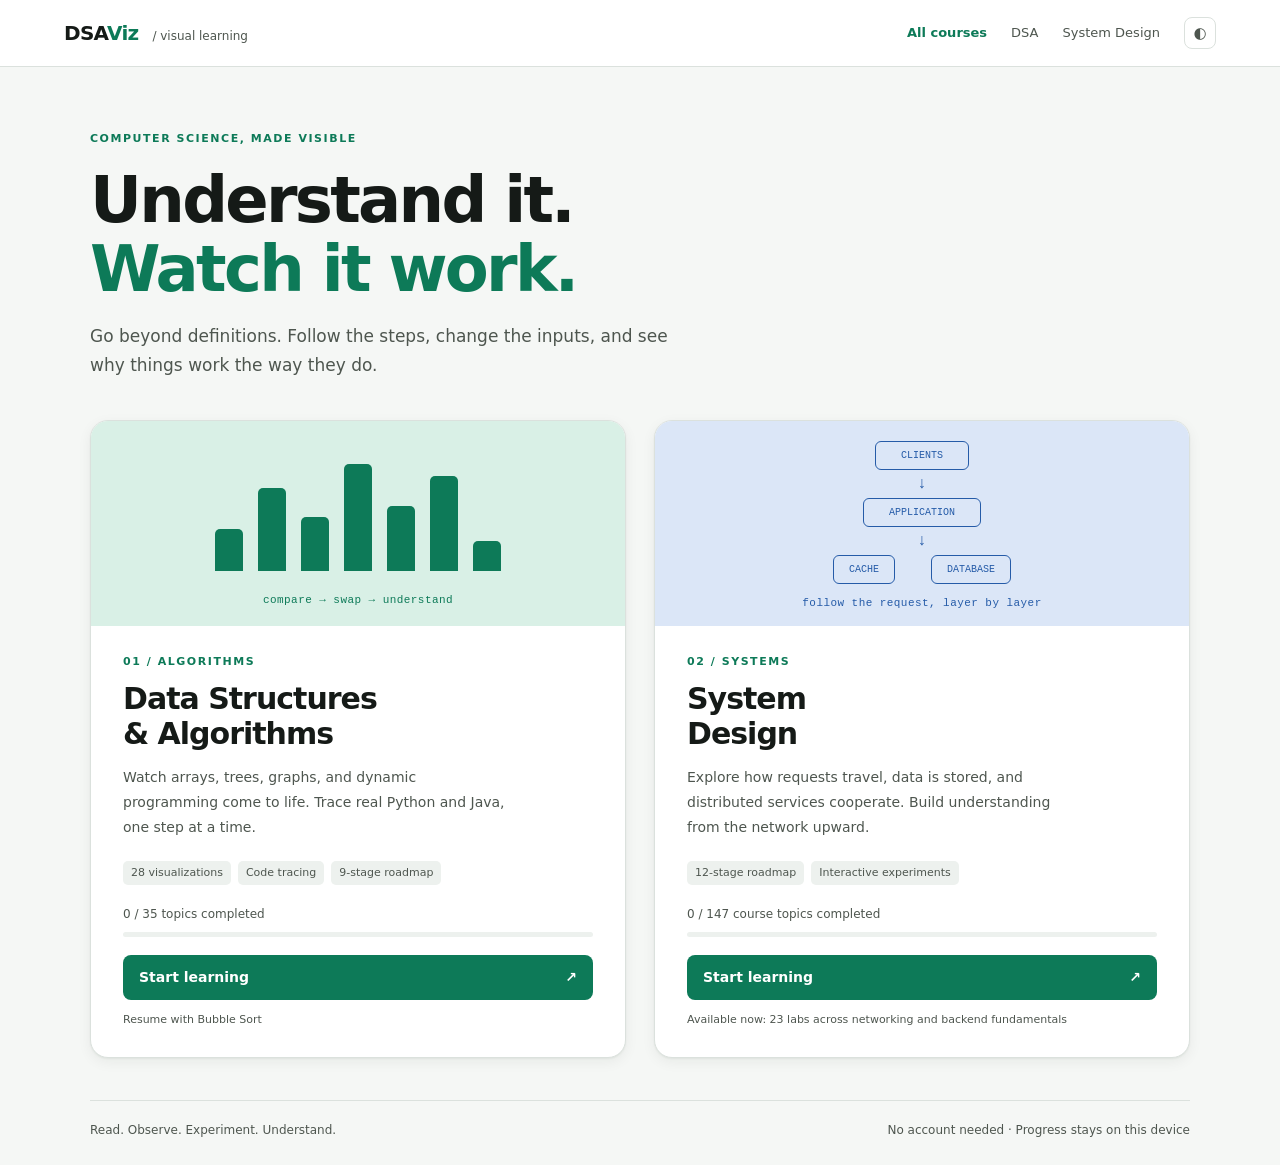
==== commit d885cdb4: "Add interactive backend fundamentals course stage" ====
--- a/index.html
+++ b/index.html
@@ -596,58 +596,92 @@
 .course-card small{display:block;color:var(--fg-2);font-size:11px;margin-top:12px}
 .learning-footer{display:flex;justify-content:space-between;gap:16px;flex-wrap:wrap;margin-top:42px;padding-top:20px;border-top:1px solid var(--line);color:var(--fg-2);font-size:12px}
 body[data-course="dsa"] #view-visualize,body[data-course="dsa"] .view.is-active{height:calc(100vh - 120px)}
-.sd-workspace{display:grid;grid-template-columns:275px minmax(0,1fr);max-width:1600px;margin:auto}
-.sd-sidebar{padding:22px 14px;background:var(--bg-2);border-right:1px solid var(--line);position:sticky;top:0;max-height:100vh;overflow:auto;align-self:start}
-.sd-sidebar summary{cursor:pointer;font-weight:650;font-size:12px;padding:12px 4px;color:var(--fg-2)}
-.sd-sidebar summary small{display:block;padding-left:16px;color:var(--fg-2);font-weight:400}
-.sd-sidebar nav>details{border-bottom:1px solid var(--line)}
-.sd-overview{display:block;color:var(--accent);padding:12px 8px;text-decoration:none;font-size:13px}
-.sd-topic{display:flex;justify-content:space-between;gap:4px;padding:9px 10px;text-decoration:none;color:var(--fg-2);font-size:12px;border-radius:6px;margin-bottom:2px}
-.sd-topic small{font-size:9px;color:var(--fg-2);align-self:center}.sd-topic.current{background:var(--accent-bg);color:var(--accent);font-weight:650}
-.sd-topic:hover{background:var(--bg-3)}
-.sd-content{padding:38px 5%;min-width:0;max-width:1150px}
-.sd-content h1{font-size:clamp(28px,3vw,42px);letter-spacing:-1.1px;line-height:1.2;margin:12px 0 24px}
-.sd-lede{font-size:16px;color:var(--fg-2);line-height:1.8;max-width:70ch}
-.sd-content a:not(.learn-action){color:var(--accent)}
-.stage-grid{display:grid;grid-template-columns:repeat(2,minmax(0,1fr));gap:18px;margin-top:30px}
-.stage-card{background:var(--bg-2);border:1px solid var(--line);border-radius:12px;padding:24px}
-.stage-card h2{font-size:20px;line-height:1.3}.stage-card p{color:var(--fg-2);font-size:12px}.stage-card li{padding:3px 0;font-size:13px}
-.lesson-title{display:flex;justify-content:space-between;align-items:flex-start;gap:15px;margin-top:24px}
-.lesson-title .ghost-btn{white-space:nowrap;margin-top:4px}
-.back-link{font-size:12px;text-decoration:none}
-.lesson-objectives{border:1px solid var(--line);border-left:3px solid var(--accent);padding:20px 24px;border-radius:8px;background:var(--bg-2)}
-.lesson-objectives h2{font-size:16px;margin:0 0 12px}.lesson-objectives h3{font-size:12px;color:var(--fg-2)}
-.sd-content li{line-height:1.8}.sd-section{padding:32px 0;border-bottom:1px solid var(--line)}
-.sd-section>h2{font-size:23px;letter-spacing:-.4px;margin:7px 0 18px}.sd-section p{font-size:15px;line-height:1.85;color:var(--fg-2);max-width:80ch}
-.section-label{font:11px var(--mono);color:var(--accent)}
-.related-links{display:flex;flex-wrap:wrap;gap:8px}.related-links a{font-size:12px;padding:5px 9px;background:var(--accent-bg);border-radius:5px;text-decoration:none}
-.working-steps{padding-left:24px}.working-steps li{padding:5px 0 5px 8px}
-.sd-section .model-note{font-size:12px;line-height:1.7;padding:12px 15px;background:var(--warn-bg);color:var(--warn);border-radius:7px}
-.sd-simulator{border:1px solid var(--line);border-radius:12px;overflow:hidden;background:var(--bg-2)}
-#sdDiagram{background:radial-gradient(var(--line) 1px,transparent 1px);background-size:18px 18px;padding:14px 5px}
-.sd-diagram{width:100%;display:block;max-height:360px;color:var(--accent)}
-.sd-node rect{fill:var(--bg-2);stroke:var(--line-2);stroke-width:2}.sd-node text{fill:var(--fg-2);font-size:15px;font-family:var(--mono)}
-.sd-node .sd-kind{font-size:9px;letter-spacing:.7px}.sd-node .sd-node-label{font:12px var(--sans);fill:var(--fg)}
-.sd-node.active rect{fill:var(--accent-bg);stroke:var(--accent)}.sd-node.failed rect{fill:var(--bad-bg);stroke:var(--bad)}
-.sd-active-link{fill:none;stroke:var(--accent);stroke-width:2;stroke-dasharray:5 5}
-.sd-packet{fill:var(--accent);animation:sd-flow 1.4s linear -.7s infinite;animation-play-state:paused;offset-distance:50%}
-.sd-running .sd-packet{animation-play-state:running}@keyframes sd-flow{from{offset-distance:0%}to{offset-distance:100%}}
-.sd-player{display:flex;align-items:center;flex-wrap:wrap;gap:8px;padding:14px;border-top:1px solid var(--line);border-bottom:1px solid var(--line)}
-.sd-player button{border:1px solid var(--line);background:var(--bg-3);border-radius:6px;min-width:38px;height:36px;cursor:pointer}.sd-player button:disabled{opacity:.4;cursor:default}
-#sdPlay{background:var(--accent);color:var(--on-accent);border-color:var(--accent)}
-.sd-player label{display:flex;align-items:center;gap:8px;margin-left:auto;font-size:12px}.sd-player label input{width:85px}#sdScrub{width:100%;accent-color:var(--accent)}
-#sdCount{font:11px var(--mono)}.sd-frame-info{padding:20px}#sdPacket{font-weight:700;font-size:15px}#sdNote{min-height:3.7em;margin:8px 0 16px}
-#sdState{display:flex;flex-wrap:wrap;gap:8px}#sdState span{font:11px var(--mono);padding:5px 8px;background:var(--bg-3);border-radius:5px}
-.walkthrough{margin-top:16px}.walkthrough summary{cursor:pointer;color:var(--accent)}#sdTrace li{padding:10px}#sdTrace li.current{background:var(--accent-bg);border-radius:8px}#sdTrace p{font-size:13px;margin:4px 0}#sdTrace button{background:none;border:0;font-weight:650;cursor:pointer;color:var(--accent);text-align:left}
-.experiment-controls{display:flex;flex-wrap:wrap;gap:20px;padding:20px;background:var(--bg-2);border:1px solid var(--line);border-radius:10px}
-.experiment-field{display:flex;flex-direction:column;justify-content:center;gap:10px;font-size:12px;min-width:180px;flex:1}
-.experiment-field:has(input[type="checkbox"]){flex-direction:row;align-items:center;justify-content:flex-start}.experiment-field select{padding:9px;border:1px solid var(--line);border-radius:6px;background:var(--bg);color:var(--fg);font:inherit}.experiment-field input{accent-color:var(--accent)}.experiment-field output{font:14px var(--mono);color:var(--accent)}
-.knowledge-check{padding:20px 24px;border:1px solid var(--line);background:var(--bg-2);border-radius:10px}.knowledge-check h3{margin-top:0}.knowledge-check summary{cursor:pointer;color:var(--accent)}
-.reflection-label{display:flex;flex-direction:column;gap:8px;margin:14px 0;font-size:12px}.reflection-label textarea{font:inherit;background:var(--bg);color:var(--fg);border:1px solid var(--line);border-radius:6px;padding:10px;resize:vertical}
-.sd-section dt{font-weight:650;margin-top:12px}.sd-section dd{color:var(--fg-2);margin:4px 0}.lesson-navigation{display:flex;justify-content:space-between;gap:25px;padding:28px 0}.lesson-navigation a{font-size:13px;max-width:45%}
-@media(max-width:1000px){.sd-workspace{grid-template-columns:230px minmax(0,1fr)}.stage-grid{grid-template-columns:1fr}.sd-content{padding:30px 24px}.course-card-body{padding:24px}.platform-brand small{display:none}}
-@media(max-width:700px){.platform-bar{flex-wrap:wrap;padding:13px 20px;gap:12px}.platform-bar nav{gap:18px}.platform-bar nav a{font-size:12px}.learning-home{padding:35px 20px}.learning-home h1{letter-spacing:-1.6px}.course-grid{grid-template-columns:1fr;gap:22px}.course-art{height:175px}.network-art{padding-top:10px}.sd-workspace{display:block}.sd-sidebar{position:static;max-height:280px;border-right:0;border-bottom:1px solid var(--line);padding:10px 16px}.sd-content{padding:26px 18px}.lesson-title{flex-wrap:wrap}.lesson-title h1{margin-bottom:5px}.lesson-title .ghost-btn{margin-bottom:20px}.sd-diagram{min-width:500px;max-height:none}#sdDiagram{overflow-x:auto}.sd-player label{margin-left:0}.course-card h2{font-size:27px}.knowledge-check{padding:18px}.platform-brand{font-size:18px}.sd-section p{font-size:14px}}
-@media(prefers-reduced-motion:reduce){.algorithm-art i,.network-art b,.sd-packet{animation:none!important}}
+@media(max-width:700px){.platform-bar{flex-wrap:wrap;padding:13px 20px;gap:12px}.platform-bar nav{gap:18px}.platform-bar nav a{font-size:12px}.learning-home{padding:35px 20px}.learning-home h1{letter-spacing:-1.6px}.course-grid{grid-template-columns:1fr;gap:22px}.course-art{height:175px}.network-art{padding-top:10px}.course-card h2{font-size:27px}.platform-brand{font-size:18px}.platform-brand small{display:none}}
+@media(prefers-reduced-motion:reduce){.algorithm-art i,.network-art b{animation:none!important}}
+
+/* A focused experiment workspace, with the roadmap tucked away until requested. */
+.published-stage{margin:36px 0}
+.backend-cell rect,.pool-lease rect{fill:var(--bg);stroke:var(--line)}
+.backend-cell.is-good rect,.pool-lease.occupied rect{fill:var(--accent-bg);stroke:var(--accent)}
+.backend-value{fill:var(--fg);font-size:14px;font-weight:650}
+.backend-track{fill:var(--bg)}.backend-fill{fill:var(--accent)}.backend-fill.expired{fill:#e57373}
+.backend-panel .scene-small{font-size:12px}
+.sd-workspace{display:block;max-width:1220px;margin:auto;padding:0 28px}
+.sd-content{max-width:none;padding:22px 0 54px;min-width:0}
+.sd-sidebar{padding:18px 0 0;position:static;background:none;border:0;max-height:none;overflow:visible}
+.roadmap-toggle{border:1px solid var(--line);border-radius:10px;background:var(--bg-2)}
+.roadmap-toggle>summary{padding:13px 18px;cursor:pointer;font-size:12px;font-weight:650;list-style:none;display:flex;justify-content:space-between;gap:16px}
+.roadmap-toggle>summary:after{content:'+';font-size:17px;color:var(--accent)}.roadmap-toggle[open]>summary:after{content:'−'}
+.roadmap-toggle>summary small{font-weight:400;color:var(--fg-2);margin-left:auto}
+.sd-overview{display:block;color:var(--accent);padding:12px 18px;text-decoration:none;font-size:12px}
+.sd-sidebar nav{max-height:450px;overflow-y:auto;display:grid;grid-template-columns:repeat(3,minmax(0,1fr));gap:10px;padding:12px 18px 20px;align-items:start}
+.sd-sidebar nav>details{border:1px solid var(--line);border-radius:7px}.sd-sidebar nav summary{padding:10px;cursor:pointer;font-size:12px;line-height:1.5}.sd-sidebar nav summary small{color:var(--fg-2);margin-left:6px}
+.sd-topic{display:flex;justify-content:space-between;gap:8px;text-decoration:none;color:var(--fg-2);padding:8px 12px;font-size:12px}
+.sd-topic small{font-size:10px;align-self:center}.sd-topic.current{color:var(--accent);background:var(--accent-bg)}.sd-topic:hover{background:var(--bg-3)}
+.back-link{color:var(--fg-2);font-size:12px;text-decoration:none}.back-link:hover{color:var(--accent)}
+.study-header{display:flex;align-items:center;justify-content:space-between;gap:15px;margin-bottom:25px}.study-header .ghost-btn{font-size:12px}
+.study-eyebrow{font:10px var(--mono);letter-spacing:.11em;color:var(--accent)}
+.sd-content .study-title{font-size:clamp(28px,3.2vw,43px);font-weight:720;line-height:1.15;letter-spacing:-1.3px;margin:12px 0}
+.study-subtitle{color:var(--fg-2);font-size:14px;line-height:1.8;max-width:82ch}.study-subtitle b{font-weight:650;color:var(--fg)}
+.study-objectives{margin:16px 0 24px;font-size:12px;color:var(--fg-2)}.study-objectives summary{cursor:pointer;color:var(--accent)}.study-objectives ul{line-height:1.9}
+.related-links{display:flex;flex-wrap:wrap;gap:8px}.related-links a{padding:5px 9px;border-radius:6px;background:var(--accent-bg);color:var(--accent);text-decoration:none;font-size:12px}
+.study-tabs{display:flex;gap:3px;border-bottom:1px solid var(--line);margin-bottom:24px;scroll-margin-top:20px}
+.study-tabs button{display:flex;gap:9px;align-items:center;border:0;background:none;padding:15px 22px;border-bottom:2px solid transparent;font:10px var(--mono);color:var(--fg-2);cursor:pointer}
+.study-tabs button span{font:600 13px var(--sans)}.study-tabs button[aria-selected="true"]{border-color:var(--accent);color:var(--accent);background:linear-gradient(transparent,var(--accent-bg))}
+.study-tabs button:hover{color:var(--accent)}
+.explore-grid{display:grid;grid-template-columns:minmax(0,1fr) 280px;gap:18px;align-items:start}
+.visual-lab{border:1px solid var(--line);border-radius:14px;background:var(--bg-2);overflow:hidden;min-width:0;box-shadow:var(--shadow)}
+.lab-topline{display:flex;justify-content:space-between;align-items:center;gap:12px;padding:16px 18px;border-bottom:1px solid var(--line);color:var(--fg-2);font-size:10px}
+.lab-status{font:10px var(--mono);letter-spacing:.06em;color:var(--accent);display:flex;align-items:center;gap:7px}.lab-status i{width:6px;height:6px;border-radius:50%;background:var(--accent)}
+#sdDiagram.lab-viewport{padding:4px 6px 0;overflow:hidden;background:radial-gradient(var(--line) .7px,transparent .7px);background-size:22px 22px;min-width:0}
+.lab-scene{display:block;width:100%;height:auto;max-height:none;color:var(--accent);overflow:visible}
+.scene-link{fill:none;stroke:var(--line-2);stroke-width:2;stroke-dasharray:5 6}.scene-link.broken{stroke:var(--bad);stroke-dasharray:3 9}.scene-route{fill:none;stroke:var(--accent);stroke-width:3}
+.actor-card{fill:var(--bg-2);stroke:var(--line-2);stroke-width:1.5}.scene-actor{cursor:pointer}.scene-actor.active .actor-card{fill:var(--accent-bg);stroke:var(--accent);stroke-width:2}.scene-actor.inspected .actor-card{stroke:var(--info);stroke-width:3}.scene-actor.failed .actor-card{fill:var(--bad-bg);stroke:var(--bad)}
+.actor-icon{fill:none;stroke:var(--fg-2);stroke-width:1.7}.active .actor-icon{stroke:var(--accent)}
+.scene-label{font:600 14px var(--sans);fill:var(--fg)}.scene-small{font:12px var(--sans);fill:var(--fg-2)}.scene-badge{font:10px var(--mono);fill:var(--accent)}
+.scene-packet{fill:var(--accent);stroke:var(--on-accent);stroke-width:1.2;pointer-events:none}.scene-packet .packet-halo{fill:var(--accent-bg);stroke:none;opacity:.7}
+.scene-pulse{fill:none;stroke:var(--accent);stroke-width:2;opacity:.3;pointer-events:none}.failure-dot{fill:var(--bad)}.failure-cross{fill:white;font:700 18px var(--sans)}
+.scene-internal>rect{fill:var(--bg-3);stroke:var(--line)}.data-cell>rect{fill:var(--bg-2);stroke:var(--line-2)}.data-cell.ready>rect{fill:var(--accent-bg);stroke:var(--accent)}.data-cell.held>rect{fill:var(--warn-bg);stroke:var(--warn)}.data-letter{font:700 18px var(--mono);fill:var(--fg)}
+.resource-tile>rect{fill:var(--accent-bg);stroke:var(--accent)}.resource-tile.removed>rect{fill:var(--bad-bg);stroke:var(--bad);stroke-dasharray:4 4}.certificate>rect{fill:var(--bg-2);stroke:var(--line-2)}.certificate.validated>rect{fill:var(--accent-bg);stroke:var(--accent)}.certificate.rejected>rect{fill:var(--bad-bg);stroke:var(--bad)}
+.latency-outbound,.latency-inbound{fill:var(--info)}.latency-processing{fill:var(--accent)}
+.sequence-lifeline{fill:none;stroke:var(--line-2);stroke-width:2;stroke-dasharray:4 6}.sequence-message path{fill:none;stroke:var(--line-2);stroke-width:2}.sequence-message.current path{stroke:var(--accent);stroke-width:3}.sequence-message.complete path{stroke:var(--info)}.sequence-message.future{opacity:.2}.sequence-label{font:12px var(--mono);fill:var(--fg)}
+.lab-player{display:flex;align-items:center;gap:7px;flex-wrap:wrap;padding:15px 16px;border-top:1px solid var(--line)}
+.lab-player button{min-width:32px;height:34px;padding:0 10px;border:1px solid var(--line);border-radius:6px;background:var(--bg);cursor:pointer}.lab-player button:disabled{opacity:.35;cursor:default}.lab-player .lab-play{background:var(--accent);border-color:var(--accent);color:var(--on-accent);min-width:68px;font-size:12px;font-weight:650}
+.lab-player label{margin-left:auto;display:flex;gap:7px;align-items:center;font-size:10px;color:var(--fg-2)}.lab-player select{background:var(--bg);color:var(--fg);font-size:11px;border:1px solid var(--line);border-radius:5px;padding:5px}.lab-player #sdCount{font:10px var(--mono);color:var(--fg-2)}#sdScrub{width:100%;accent-color:var(--accent);height:5px;margin-top:8px}
+.scene-key{display:flex;justify-content:center;gap:16px;flex-wrap:wrap;padding:0 12px 16px;color:var(--fg-2);font-size:10px}.scene-key span{display:flex;align-items:center;gap:5px}.scene-key i{width:7px;height:7px;border-radius:2px}.key-packet{background:var(--accent)}.key-ready{background:var(--info)}
+.experiment-desk{border:1px solid var(--line);border-radius:14px;background:var(--bg-2);padding:20px;min-width:0}.section-label{font:10px var(--mono);letter-spacing:.06em;color:var(--accent)}
+.experiment-desk h2{font-size:18px;line-height:1.3;letter-spacing:-.5px;margin:9px 0 17px}
+.scenario-presets{display:flex;flex-wrap:wrap;gap:6px;margin-bottom:21px}.scenario-presets button{border:1px solid var(--line);background:var(--bg);color:var(--fg-2);border-radius:6px;padding:7px 9px;font-size:10px;cursor:pointer}.scenario-presets button:hover,.scenario-presets button.selected{background:var(--accent-bg);border-color:var(--accent);color:var(--accent)}
+.lab-controls{display:flex;flex-direction:column;gap:18px}.experiment-field{display:flex;flex-direction:column;gap:8px;font-size:11px;color:var(--fg-2);min-width:0}.experiment-field output{font:600 18px var(--mono);color:var(--fg)}.experiment-field input[type="range"]{width:100%;accent-color:var(--accent)}.experiment-field select{width:100%;background:var(--bg);color:var(--fg);font:12px var(--sans);padding:9px;border:1px solid var(--line);border-radius:6px}.experiment-field:has(input[type="checkbox"]){flex-direction:row;align-items:flex-start;gap:8px;color:var(--fg)}.experiment-field input[type="checkbox"]{accent-color:var(--accent);margin:2px 0}
+#labRun{width:100%;margin-top:22px;font-size:12px;padding:11px}.lab-challenge{color:var(--fg-2);font-size:12px;line-height:1.7;margin:16px 0}.experiment-desk .model-note{font-size:10px;line-height:1.6;color:var(--fg-2);padding-top:13px;border-top:1px solid var(--line);margin:0}
+.dns-actions{display:grid;grid-template-columns:1fr 1fr;gap:6px;margin-top:20px}.dns-actions button{padding:8px 5px;font-size:10px;background:var(--bg);border:1px solid var(--line);border-radius:5px;cursor:pointer}.dns-actions button:hover{color:var(--accent);border-color:var(--accent)}
+.cache-ledger{margin-top:13px;background:var(--bg-3);padding:10px;border-radius:7px;font-size:10px}.cache-ledger>div{display:flex;justify-content:space-between;gap:10px;padding:4px 0}.cache-ledger span{color:var(--fg-2)}.cache-ledger b{font:10px var(--mono)}.cache-ledger p{color:var(--warn);font-size:10px;line-height:1.6;margin:8px 0 0}
+.observation-grid{display:grid;grid-template-columns:minmax(0,1.6fr) minmax(0,1fr);gap:18px;margin:20px 0 26px;align-items:start}.live-explanation,.actor-inspector{border:1px solid var(--line);border-radius:12px;background:var(--bg-2);padding:22px}
+.live-explanation h2,.actor-inspector h2{font-size:19px;line-height:1.4;letter-spacing:-.3px;margin:9px 0 10px}.live-explanation p,.actor-inspector p{font-size:13px;line-height:1.85;color:var(--fg-2);margin:0 0 15px;max-width:78ch}
+.transfer-progress{height:3px;background:var(--bg-3);border-radius:5px;overflow:hidden;margin:14px 0}.transfer-progress span{display:block;height:100%;background:var(--accent);width:0}
+.live-metrics{display:flex;gap:26px;flex-wrap:wrap}.live-metrics>div{display:flex;flex-direction:column;gap:5px}.live-metrics span{font:8px var(--mono);letter-spacing:.09em;color:var(--fg-2)}.live-metrics b{font:600 19px var(--mono);color:var(--fg)}.live-metrics small{font-size:10px;color:var(--fg-2)}#transferState{font:600 13px var(--sans);padding-top:4px}
+.actor-event{display:flex;gap:12px;align-items:center;background:var(--accent-bg);color:var(--accent);padding:10px 12px;border-radius:7px;font-size:10px}.actor-event b{margin-left:auto;font-size:11px}
+.walkthrough{margin-top:18px;padding-top:12px;border-top:1px solid var(--line);font-size:11px}.walkthrough summary{cursor:pointer;color:var(--accent)}#sdTrace{list-style:none;padding:0;margin-bottom:0;max-height:240px;overflow:auto}#sdTrace li{margin-top:5px;border-radius:5px}#sdTrace li.current{background:var(--accent-bg)}#sdTrace button{background:none;border:0;padding:8px;color:var(--fg-2);font-size:11px;cursor:pointer;text-align:left;width:100%}#sdTrace button span{color:var(--accent);font:10px var(--mono);margin-right:8px}
+.prediction{display:grid;grid-template-columns:1fr 1fr;gap:28px;border:1px solid var(--line);border-radius:12px;padding:26px;background:var(--bg-2)}.prediction h2{font-size:18px;line-height:1.5;margin:9px 0}.prediction p{font-size:12px;line-height:1.8;color:var(--fg-2)}.prediction-options{display:flex;flex-direction:column;justify-content:center;gap:8px}.prediction-options button{background:var(--bg);border:1px solid var(--line);padding:12px 15px;border-radius:7px;text-align:left;font-size:12px;cursor:pointer}.prediction-options button[aria-pressed="true"]{background:var(--accent-bg);border-color:var(--accent);color:var(--accent)}#predictionReason{margin:6px 0 0}
+.study-next{display:block;background:none;border:0;color:var(--accent);font-weight:600;font-size:13px;margin:25px 0 0 auto;padding:10px 0;cursor:pointer}
+.study-reading{max-width:790px;margin:0 auto;padding:28px 0;border-bottom:1px solid var(--line)}.study-reading h2{font-size:26px;letter-spacing:-.6px;line-height:1.3;margin:10px 0 20px}.study-reading p,.study-panel>p{font-size:15px;line-height:1.95;color:var(--fg-2);max-width:75ch}.study-panel a:not(.learn-action){color:var(--accent)}.study-panel>h2{max-width:790px;margin:32px auto 15px;font-size:23px}
+.mechanism-cards{list-style:none;padding:0;display:flex;flex-direction:column;gap:9px}.mechanism-cards li{display:flex;align-items:flex-start;gap:15px;background:var(--bg-2);border:1px solid var(--line);border-radius:9px;padding:15px 18px}.mechanism-cards span{background:var(--accent-bg);color:var(--accent);width:27px;height:27px;display:grid;place-items:center;border-radius:50%;font:12px var(--mono);flex-shrink:0}.mechanism-cards p{margin:0;font-size:13px}
+.deep-questions{max-width:790px;margin:30px auto;display:flex;flex-direction:column;gap:10px}.deep-questions details{border:1px solid var(--line);border-radius:10px;background:var(--bg-2);padding:18px 22px}.deep-questions summary{font-weight:600;font-size:15px;cursor:pointer;line-height:1.5}.deep-questions p{color:var(--fg-2);font-size:14px;line-height:1.9;margin-bottom:0}
+.reference-shelf{max-width:790px;margin:30px auto;padding:24px;border:1px solid var(--line);border-radius:12px;background:var(--bg-2)}.reference-shelf h2{font-size:19px}.reference-shelf p{font-size:12px;color:var(--fg-2);line-height:1.7}.reference-shelf a{display:flex;justify-content:space-between;padding:11px 0;border-top:1px solid var(--line);font-size:12px;text-decoration:none}
+.experiment-evidence{padding:23px;border:1px solid var(--line);border-radius:12px;background:var(--bg-2);margin:0 0 25px}.experiment-evidence h2{font-size:19px;margin:9px 0}.experiment-evidence>p{font-size:11px;color:var(--fg-2);line-height:1.8}.evidence-runs{display:flex;flex-direction:column;gap:14px;margin-top:18px}.evidence-run{display:grid;grid-template-columns:minmax(130px,1fr) minmax(60px,2fr) 60px;gap:18px;align-items:center}.evidence-run>div:first-child{display:flex;flex-direction:column;gap:4px;font-size:11px}.evidence-run span{font-size:10px;color:var(--fg-2)}.evidence-bar{height:7px;background:var(--bg-3);border-radius:5px;overflow:hidden}.evidence-bar i{display:block;height:100%;background:var(--accent);border-radius:5px}.evidence-run strong{font:14px var(--mono);text-align:right}.evidence-run small{font-size:9px;color:var(--fg-2)}
+.page-preview>rect{fill:var(--bg-2);stroke:var(--line-2)}.page-preview>path{fill:none;stroke:var(--line);stroke-width:4}.page-preview.painted>path{stroke:var(--accent)}.page-preview.painted>rect{fill:var(--accent-bg);stroke:var(--accent)}
+.takeaways{list-style:none;padding:0}.takeaways li{padding:10px 14px;margin-bottom:7px;background:var(--accent-bg);color:var(--accent);border-radius:7px;font-size:13px;line-height:1.7}
+.knowledge-check{padding:22px;border:1px solid var(--line);border-radius:12px;background:var(--bg-2)}.knowledge-check h3{font-size:17px;margin-top:0}.knowledge-check summary{font-size:13px;cursor:pointer;color:var(--accent)}.reflection-label{display:flex;flex-direction:column;gap:9px;margin:20px 0;font-size:12px;color:var(--fg-2)}.reflection-label textarea{background:var(--bg);color:var(--fg);border:1px solid var(--line);border-radius:7px;font:14px var(--sans);line-height:1.8;padding:12px;resize:vertical;width:100%}
+.term-cards{max-width:790px;margin:20px auto;display:grid;grid-template-columns:1fr 1fr;gap:12px}.term-cards>div{padding:16px 20px;border:1px solid var(--line);border-radius:9px;background:var(--bg-2)}.term-cards dt{font-size:13px;font-weight:650}.term-cards dd{font-size:12px;color:var(--fg-2);line-height:1.7;margin:7px 0 0}.lesson-navigation{display:flex;justify-content:space-between;gap:20px;padding:30px 0;max-width:790px;margin:auto;font-size:12px}.lesson-navigation a{max-width:45%;text-decoration:none}
+.lesson-title{display:flex;align-items:flex-start;justify-content:space-between;gap:20px;margin:25px 0}.lesson-title h1{font-size:32px}.lesson-title .ghost-btn{white-space:nowrap}
+.sd-lede{font-size:15px;color:var(--fg-2);line-height:1.8;max-width:75ch}.sd-content>h1{font-size:38px;letter-spacing:-1px;line-height:1.2}
+.system-course-hero{display:flex;justify-content:space-between;gap:25px;align-items:center;padding:26px 0}.system-course-hero h1{font-size:clamp(29px,4vw,45px);line-height:1.12;letter-spacing:-1.6px;margin:12px 0}.system-course-hero p{max-width:60ch;color:var(--fg-2);line-height:1.8;font-size:14px}.course-orbit{width:220px;flex-shrink:0;overflow:visible}.course-orbit path{fill:none;stroke:var(--line-2);stroke-width:2}.course-orbit circle{fill:var(--accent-bg);stroke:var(--accent)}.course-orbit text{fill:var(--fg-2);font:10px var(--mono)}
+.network-lab-cards{display:grid;grid-template-columns:repeat(3,minmax(0,1fr));gap:14px;margin:26px 0 36px}.network-lab-card{display:flex;flex-direction:column;padding:22px;border:1px solid var(--line);border-radius:12px;background:var(--bg-2);text-decoration:none;color:var(--fg);transition:transform .18s,border-color .18s}.network-lab-card:hover{transform:translateY(-3px);border-color:var(--accent)}.network-lab-card .lab-card-kicker{display:flex;justify-content:space-between;align-items:center;color:var(--accent);font:10px var(--mono)}.network-lab-card svg{width:35px;height:35px;fill:none;stroke:var(--accent);stroke-width:1.7;overflow:visible;margin:20px 0 0}.network-lab-card h3{font-size:17px;line-height:1.4;margin:12px 0 7px;letter-spacing:-.3px}.network-lab-card p{font-size:12px;color:var(--fg-2);line-height:1.8;margin:0 0 17px}.network-lab-card .open-lab{margin-top:auto;font-size:11px;color:var(--accent)}
+.future-path{margin:32px 0}.future-path>h2{font-size:23px}.future-stage{border:1px solid var(--line);border-radius:9px;background:var(--bg-2);margin-top:8px}.future-stage summary{display:flex;align-items:center;gap:16px;padding:15px 18px;cursor:pointer;font-size:13px;list-style:none}.future-stage summary>span:first-child{font:10px var(--mono);color:var(--accent)}.future-stage summary small{margin-left:auto;font-size:9px;color:var(--fg-2)}.future-stage ul{display:flex;flex-wrap:wrap;gap:8px;list-style:none;padding:0 18px 18px;margin:0}.future-stage li a{display:block;padding:6px 9px;border:1px solid var(--line);border-radius:5px;font-size:11px;color:var(--fg-2);text-decoration:none}.future-stage p{font-size:11px;color:var(--fg-2);padding:0 18px}
+@media(max-width:1050px){.explore-grid{grid-template-columns:minmax(0,1fr) 245px;gap:14px}.experiment-desk{padding:17px}.study-tabs button{padding:15px 17px}.network-lab-cards{grid-template-columns:repeat(2,minmax(0,1fr))}.sd-sidebar nav{grid-template-columns:repeat(2,minmax(0,1fr))}}
+@media(max-width:800px){.explore-grid{grid-template-columns:1fr}.experiment-desk{display:grid;grid-template-columns:1fr 1fr;gap:15px}.experiment-desk>.section-label,.experiment-desk>h2,.experiment-desk>.scenario-presets,.experiment-desk>#labRun{grid-column:1/-1}.experiment-desk>h2{margin:0}.scenario-presets{margin-bottom:0}.experiment-desk>.model-note{grid-column:1/-1}.lab-controls{gap:15px}.lab-viewport{max-width:none}.observation-grid{grid-template-columns:1fr 1fr}.actor-event{flex-wrap:wrap}.actor-event b{margin-left:0}}
+@media(max-width:600px){.sd-workspace{padding:0 15px}.sd-content{padding-top:18px}.roadmap-toggle>summary{font-size:11px;padding:12px}.roadmap-toggle>summary small{display:none}.sd-sidebar nav{grid-template-columns:1fr;padding:8px 10px 15px}.study-header{margin-bottom:18px}.study-title{letter-spacing:-.8px!important}.study-subtitle{font-size:12px}.study-tabs{gap:0;justify-content:space-between;margin-bottom:17px}.study-tabs button{padding:12px 10px;gap:4px;font-size:9px}.study-tabs button span{font-size:11px}.lab-topline{padding:13px 12px;font-size:9px}.lab-player{padding:12px;gap:5px}.lab-player button{padding:0 7px;min-width:29px;height:32px}.lab-player label{font-size:9px}.lab-player #sdCount{font-size:9px}.scene-key{gap:9px;font-size:9px}.experiment-desk{grid-template-columns:1fr;padding:18px;gap:0}.experiment-desk>h2{margin:9px 0 16px}.scenario-presets{margin-bottom:18px}.lab-controls{gap:16px}.experiment-desk>#labRun{margin-top:18px}.observation-grid{grid-template-columns:1fr;gap:13px;margin-top:14px}.live-explanation,.actor-inspector{padding:20px}.live-explanation p,.actor-inspector p{font-size:12px}.prediction{grid-template-columns:1fr;padding:20px;gap:10px}.prediction h2{font-size:17px}.study-reading{padding:24px 0}.study-reading p{font-size:14px;line-height:1.9}.study-reading h2{font-size:24px}.deep-questions details{padding:17px}.term-cards{grid-template-columns:1fr}.system-course-hero{padding:18px 0}.course-orbit{display:none}.network-lab-cards{grid-template-columns:1fr;gap:12px}.network-lab-card{padding:20px}.network-lab-card svg{margin-top:14px}.future-stage summary{padding:13px 12px;gap:10px}.future-stage summary small{font-size:8px}.lesson-navigation{font-size:11px}.platform-bar nav{gap:14px}}
+@media(prefers-reduced-motion:reduce){.network-lab-card{transition:none}}
 
 </style>
 </head>
@@ -8292,7 +8326,19 @@
     ['http-semantics','HTTP methods and status codes',['http-lifecycle']], ['http-versions','HTTP versions',['http-semantics','tcp-udp']],
     ['websockets','WebSockets',['http-versions']], ['browser-server','Browser-to-server communication',['dns','tls','http-lifecycle','websockets']]
   ]],
-  ['Application and Backend Fundamentals', [1], ['Web servers','Application servers','APIs','REST and GraphQL','Stateless and stateful architecture','Cookies and sessions','Authentication and authorization','Reverse proxies','API gateways','Request lifecycle','Connection pooling']],
+  ['Application and Backend Fundamentals', [1], [
+    ['s2-web-servers','Web servers',['http-lifecycle','http-semantics']],
+    ['s2-application-servers','Application servers',['s2-web-servers']],
+    ['s2-apis','APIs',['s2-application-servers','http-semantics']],
+    ['s2-rest-and-graphql','REST and GraphQL',['s2-apis']],
+    ['s2-stateless-and-stateful-architecture','Stateless and stateful architecture',['s2-application-servers']],
+    ['s2-cookies-and-sessions','Cookies and sessions',['s2-stateless-and-stateful-architecture','tls']],
+    ['s2-authentication-and-authorization','Authentication and authorization',['s2-cookies-and-sessions','s2-apis']],
+    ['s2-reverse-proxies','Reverse proxies',['s2-web-servers','tls']],
+    ['s2-api-gateways','API gateways',['s2-reverse-proxies','s2-authentication-and-authorization']],
+    ['s2-request-lifecycle','Request lifecycle',['s2-application-servers','s2-authentication-and-authorization']],
+    ['s2-connection-pooling','Connection pooling',['s2-request-lifecycle']]
+  ]],
   ['Databases and Storage', [2], ['Relational databases','NoSQL databases','Data modeling','Indexing','Query execution','Transactions','ACID properties','Transaction isolation','Replication','Partitioning','Sharding','SQL versus NoSQL','Object storage','File storage','Database performance']],
   ['Caching', [3], ['Why caching exists','Browser caching','Application caching','Database caching','Distributed caching','Cache-aside','Read-through and write-through','Write-behind','TTL','Cache eviction strategies','Cache invalidation','Cache consistency','Redis fundamentals','Cache failure scenarios']],
   ['Scalability and Load Balancing', [2,3,4], ['Scalability fundamentals','Vertical scaling','Horizontal scaling','Load balancing','Load balancing algorithms','Health checks','Session affinity','Autoscaling','Traffic spikes','Bottlenecks','Capacity planning','Content delivery networks']],
@@ -8358,15 +8404,15 @@
  },
  dns:{
   objectives:['Trace recursive resolution and authoritative referrals.','Explain how TTL and caches change the lookup path.'],
-  intro:['People remember names such as library.example, while IP routing uses addresses. DNS, the Domain Name System, lets names refer to records without embedding a permanent address in every application. It distributes responsibility so each domain owner can manage its own records.', 'A DNS lookup does not download the website. It discovers information used before the browser connects to a service. A name can have several address records, or aliases leading to another name.'],
+  intro:['People remember names such as library.example.com, while IP routing uses addresses. DNS, the Domain Name System, lets names refer to records without embedding a permanent address in every application. It distributes responsibility so each domain owner can manage its own records.', 'A DNS lookup does not download the website. It discovers information used before the browser connects to a service. A name can have several address records, or aliases leading to another name.'],
   fundamentals:['An A record contains an IPv4 address and an AAAA record an IPv6 address. A recursive resolver performs lookups for clients. Authoritative name servers publish a zone’s records. Root and top-level-domain (TLD) servers provide referrals toward the relevant authority.', 'TTL, time to live, tells caches how long a record may be reused. It is not the website session lifetime. Browsers, operating systems, and recursive resolvers can cache answers; caches may also hold intermediate referrals and negative answers.'],
   working:['The browser checks its cache, then the operating system’s applicable cache.','On a miss, a stub resolver asks a recursive resolver for the address.','A cold recursive resolver asks a root server, follows the TLD referral, then asks the authoritative server.','The resolver returns the answer and caches it; the browser can now connect to the address.'],
-  deep:['The resolver normally makes iterative queries to the hierarchy: a root server does not contact the TLD on behalf of this resolver. A referral supplies names of other servers and, when necessary, glue addresses. A completely cold lookup is educationally useful but uncommon because resolvers retain popular referrals.', 'TTL reduces repeated work but delays visibility of record changes. Our cache controls express valid versus expired answers; they do not model elapsed TTL seconds. CNAME chains can require extra lookups. NXDOMAIN indicates that a name does not exist and can be negatively cached; timeouts and SERVFAIL are different failures. DNSSEC authenticates signed DNS data when validated; it does not encrypt queries. DNS-over-HTTPS encrypts transport to a resolver, but that resolver still sees the query.'],
+  deep:['The resolver normally makes iterative queries to the hierarchy: a root server does not contact the TLD on behalf of this resolver. A referral supplies names of other servers and, when necessary, glue addresses. A completely cold lookup is educationally useful but uncommon because resolvers retain popular referrals.', 'TTL reduces repeated work but delays visibility of record changes. The experiment uses an explicit model clock: after a positive lookup, repeat it before expiry to reuse the cached answer. Change the authoritative IP while that answer is valid to observe staleness; advance time beyond expiry to discover the new value. CNAME chains can require extra lookups. NXDOMAIN indicates that a name does not exist and can be negatively cached; timeouts and SERVFAIL are different failures. DNSSEC authenticates signed DNS data when validated; it does not encrypt queries. DNS-over-HTTPS encrypts transport to a resolver, but that resolver still sees the query.'],
   usage:['A library moves its API to a new address. DNS allows the name to stay stable while the address record changes. Existing cached answers can direct clients to the old address until expiration, so migration planning must account for overlap.', 'DNS may return different addresses by region or load policy. This is a discovery mechanism, not a guarantee that the selected server is healthy or that cached clients immediately switch after an outage.'],
   summary:['DNS resolves names to records, not webpage content.','Recursive resolvers follow referrals to an authority.','A valid cache can bypass part or all of the hierarchy.'],
   check:['If the browser has a valid address answer, must it still ask the root server before opening the page?', 'No. It can reuse the answer. Even on a browser miss, a resolver cache may avoid a full hierarchy traversal.'],
   glossary:{Zone:'A portion of the namespace served by an authority.',Referral:'A response pointing the resolver toward another authority.',TTL:'Permitted cache lifetime for a record.'},
-  experiment:'Compare a cold lookup with browser, OS, and resolver cache hits. Then simulate a negative authoritative answer; no connection address is returned. The .example hierarchy is illustrative: .example is reserved for documentation, not a publicly delegated TLD.',
+  experiment:'Resolve library.example.com, repeat the lookup, then change the authority IP and advance model time past the TTL. Observe the cached answer until expiry and the fresh answer after it. example.com and the 192.0.2.0/24 addresses are reserved for documentation; these responses are locally simulated.',
   controls:[['cache','Valid cached answer at','select',['none','browser','OS','resolver'],'none'],['missing','Name does not exist (cold lookup)','checkbox',false]],
   sources:[['DNS concepts and resolution','https://www.rfc-editor.org/rfc/rfc1034.html'],['DNS negative caching','https://www.rfc-editor.org/rfc/rfc2308.html']]
  },
@@ -8484,9 +8530,168 @@
  }
 };
 
+/* Authored lessons: definitions, mechanisms, boundaries, and references live outside rendering. */
+Object.assign(SD_LESSONS, {
+ 's2-web-servers':{
+  objectives:['Distinguish serving an existing file from forwarding a dynamic request.','Explain how a configured URL becomes a handler, response status, and media type.'],
+  intro:['A browser can ask for a logo or a personalized book list using the same HTTP protocol. Someone must accept the connection, interpret the request, and send a correctly framed response. A web server provides that HTTP-facing job.','For an existing logo, running business logic would be unnecessary work. For a changing book list, reading a fixed file would be insufficient. The useful distinction is what the selected handler does, not whether the product is named a web server or an application server.'],
+  fundamentals:['A static resource is served from an existing representation, commonly a file. A dynamic response is produced by executing application logic. A document root is a configured filesystem location used when mapping selected URL paths to files; it is not the entire filesystem.','A listener accepts traffic at an address and port. Virtual-host rules choose a site, commonly using the Host field, and route rules choose a handler for the URL path. A media type such as image/svg+xml describes the response representation; it is separate from the HTTP status.'],
+  working:['Receive and parse an HTTP request on the configured listener. Select a site using the address, port, and configured host rules.','Select the path handler. In this model /logo.svg is static and /api/books is forwarded to application code.','Read the selected file or obtain the upstream response. Missing static content results in 404 in this configuration.','Write status, headers, and bytes to the client connection. The client uses the response media type to interpret the representation.'],
+  deep:['Real servers avoid dedicating a blocked thread to every idle connection by using event-driven I/O, worker pools, or a mixture. HTTP keep-alive permits connection reuse; HTTP/2 can multiplex requests. None of these mechanisms make an expensive application handler free. File transfer may use operating-system facilities and caches, so a static response need not read physical disk on every request.','Routing is configuration-specific: URL normalization, prefix matching, regular expressions, redirects, and default hosts can interact. This experiment deliberately uses two explicit routes instead of pretending to reproduce every NGINX rule. Path traversal protection, access checks, bounded request bodies, and safe content types matter. A static server can expose private files if configured incorrectly.'],
+  usage:['A learning site can serve HTML, CSS, JavaScript, and SVG from GitHub Pages without any application backend. The browser then runs its interactive simulations locally. A bookstore may instead serve the same kinds of assets at an edge server while forwarding /api requests to an application.','NGINX, Apache, and language runtimes can combine several roles. Separating roles in the diagram helps explain responsibility; it does not require separate machines. Deployment decisions should follow traffic, isolation, maintainability, and operational needs.'],
+  summary:['HTTP-facing behavior and business logic are distinct responsibilities.','A path is mapped by configuration; it is not unrestricted filesystem access.','Status and media type answer different questions about a response.'],
+  check:['Why can the missing-logo experiment return 404 without contacting the application?','The configured static handler checks its file mapping and finds no representation. There is no dynamic fallback in this model; a different configuration could choose one.'],
+  glossary:{'Static resource':'An existing representation served without generating its content for this request.','Document root':'The configured filesystem root for a static path mapping.','Media type':'A label describing the representation format, such as image/svg+xml.'},
+  experiment:'Switch the path, remove the static file, and compare which actor performs the work.',
+  controls:[['path','Request path','select',['/logo.svg','/api/books'],'/logo.svg'],['missing','Remove logo file','checkbox',false]],
+  sources:[['NGINX request processing','https://nginx.org/en/docs/http/request_processing.html'],['MDN server-side introduction','https://developer.mozilla.org/en-US/docs/Learn_web_development/Extensions/Server-side/First_steps/Introduction']]
+ },
+ 's2-application-servers':{
+  objectives:['Identify validation, business rules, and persistence inside a handler.','Explain why a stock reservation must avoid a check-then-write race.'],
+  intro:['A web server can deliver a book cover, but accepting an order requires a decision: is the requested quantity available? An application server executes the rules that turn an incoming request into useful work.','Think of the HTTP boundary as the service desk and the application as the staff applying the store’s policies. The analogy stops at concurrency: many requests may run together, and a correct decision must remain correct when two customers act at the same time.'],
+  fundamentals:['A handler is code selected to process a request. Domain logic expresses application rules, such as requiring enough stock. Persistence stores information beyond one request or process. These responsibilities can be organized into modules within a single program.','A conditional update changes inventory only if its current stock satisfies the condition. A transaction groups database operations with defined atomicity and isolation. Stage 3 will develop those terms; here the key idea is that checking availability and reserving it cannot be unrelated actions.'],
+  working:['Parse the requested quantity at the application boundary. Assume authentication has already established the buyer.','Validate the input and apply the ordering rule. Positive quantity alone does not establish availability.','Ask persistence to reserve inventory conditionally. The model performs one atomic reservation, not a separate read followed by an unprotected write.','Translate success to 201 Created or insufficient stock to this API’s 409 Conflict. Return a representation that lets the caller understand the decision.'],
+  deep:['A naive handler can read stock=1 twice for two buyers and accept both orders. Concurrency control belongs at a boundary that can enforce the invariant for all writers. Conditional updates, appropriate isolation, or explicit locking can help; the best choice depends on the database and operation. This single-buyer animation does not simulate isolation levels or contention, and does not claim to prove a full checkout transaction correct.','Application latency includes parsing, authorization, CPU work, dependency waits, and response serialization. Asynchronous I/O can release a worker while waiting, but does not accelerate the dependency itself. Work queues, memory limits, cancellation, and exception handling determine behavior under load. Retrying an order needs an idempotency design rather than assuming every request is harmless to repeat.'],
+  usage:['In an online bookstore, the handler may coordinate inventory, an order record, and later payment work. Payment across another service cannot simply be assumed to participate in the inventory database transaction. Later messaging and architecture stages explain how to manage those boundaries.','A framework can supply routing, middleware, and serialization while your code supplies policy. A web server and an application runtime may run in one process or separate services. Neither arrangement excuses the application from input validation and data invariants.'],
+  summary:['Application handlers execute policy rather than merely deliver bytes.','Persistence must protect invariants against concurrent writers.','Slow dependencies affect latency even when the business result is unchanged.'],
+  check:['If quantity exceeds stock, will increasing database speed make this order succeed?','No. Faster persistence changes waiting time. The conditional reservation still fails because the domain condition is not satisfied.'],
+  glossary:{Handler:'Code selected to process an incoming request.','Domain invariant':'A condition that valid application state must preserve.','Conditional update':'A write applied only when its database predicate holds.'},
+  experiment:'Change stock, quantity, and query duration; observe inventory and created orders.',
+  controls:[['quantity','Requested books',1,6,2],['stock','Initial stock',0,6,4],['work','Database work (ms)',20,300,80]],
+  sources:[['MDN server-side introduction','https://developer.mozilla.org/en-US/docs/Learn_web_development/Extensions/Server-side/First_steps/Introduction'],['PostgreSQL transaction isolation','https://www.postgresql.org/docs/current/transaction-iso.html']]
+ },
+ 's2-apis':{
+  objectives:['Explain an API as a contract rather than merely a URL.','Trace validation failures without accidentally writing invalid data.'],
+  intro:['A browser and a backend are separate programs. To cooperate they need an agreement about what can be requested and what a response means. An application programming interface, or API, makes that agreement explicit.','Without a contract, one client might send title as text while another sends null, and a changed server might silently interpret both differently. Clear inputs, outputs, errors, and compatibility rules let each side evolve with fewer surprises.'],
+  fundamentals:['An endpoint is an addressable operation, often expressed through an HTTP method and URL. A schema describes expected data structure and constraints. A representation is the data returned or accepted, for example a JSON book object. HTTP supplies transport semantics; the application supplies its own resource rules.','An API includes behavior beyond field names: authorization, pagination, error shape, side effects, and retry guarantees. A version label communicates a compatibility boundary only when implemented and documented. This model supports v1 and intentionally has no v2 route.'],
+  working:['Send POST to the chosen version’s books endpoint with a title. The client does not choose the database table directly.','Find the implemented route. An unimplemented version fails at routing before its payload can create a book.','Validate that title meets this contract. Invalid input stops before persistence.','Create the book once and return 201 with a representation and a Location identifying the created resource.'],
+  deep:['Schema validation is not authorization and cannot prove a request is safe in every business context. A valid title can still be submitted by someone without permission. Server-side validation is mandatory even when the frontend has form checks, since callers can bypass those checks. Size limits, encoding, and unexpected fields need explicit policies instead of accidental behavior.','Compatibility depends on consumers. Adding an optional response field is often safe for tolerant clients but may break strict parsers; removing a required field or changing its meaning is more dangerous. Versioning, deprecation windows, and contract tests address different parts of migration. This animation illustrates one request and deliberately omits authentication and rate limiting so the validation boundary stays visible.'],
+  usage:['A mobile reading app and a web reading app can both use the same book API while rendering different interfaces. A documented contract helps them coordinate releases and handle errors consistently. OpenAPI can describe HTTP operations and schemas, but implementation still has to enforce them.','Internal service APIs need the same clarity as public ones. A stable error code or pagination rule can matter more than whether the caller is inside the same organization. Observability should connect client-visible failures with server traces without leaking credentials.'],
+  summary:['An API defines operations and behavior, not just addresses.','Routing and schema validation are separate gates.','Compatibility requires explicit policy and implemented behavior.'],
+  check:['Does changing /v1/books to /v2/books create a compatible new API?','No. The server must implement the new route and contract, and clients must understand its behavior. A label alone supplies neither.'],
+  glossary:{Schema:'A description of data shape and constraints.',Endpoint:'An addressable operation of an interface.',Compatibility:'The ability of existing consumers to keep working under a change.'},
+  experiment:'Send valid or invalid payloads to implemented and unimplemented versions.',
+  controls:[['payload','Title payload','select',['valid','null'],'valid'],['version','Requested API version','select',['v1','v2'],'v1']],
+  sources:[['OpenAPI specification','https://spec.openapis.org/oas/v3.1.1.html'],['HTTP semantics (RFC 9110)','https://www.rfc-editor.org/rfc/rfc9110.html']]
+ },
+ 's2-rest-and-graphql':{
+  objectives:['Distinguish resource representations from a selected GraphQL response shape.','Separate client requests from resolver and database work.'],
+  intro:['A profile screen may need a name and recent orders. A resource-oriented API can expose those resources at separate URLs; GraphQL lets the caller describe a desired selection of fields against a schema. Both still require server-side work.','The interesting question is not which label wins. It is where the interface puts control, how much work the server does, and how caching, authorization, errors, and evolution are handled. The experiment keeps those boundaries visible.'],
+  fundamentals:['REST is an architectural style with constraints including a uniform interface and stateless interactions; JSON over HTTP alone does not establish REST. Our resource API illustrates resource retrieval, not every REST constraint. GraphQL specifies a typed query language and execution rules for fields.','A resolver obtains a field’s value. A query can trigger many resolvers and data accesses even when sent in one HTTP request. Batching combines compatible data accesses. Selecting fewer fields changes the response shape, but whether it saves database work depends on the implementation.'],
+  working:['Choose the resource API or GraphQL endpoint and decide whether the screen needs orders.','Fetch the profile. The resource example uses GET /users/42; GraphQL requests the name field.','If orders are selected, the resource example makes a second request. The GraphQL example resolves orders within its query.','Observe the data accesses: our naive order resolver performs three reads, while batching performs one. Count those separately from client requests.'],
+  deep:['GraphQL validation checks a query against the schema before execution. Resolver authorization, query complexity limits, pagination, and cancellation still need an implementation. Nested fields can produce the N+1 problem: loading a list and then fetching related data separately for each item. Request-scoped batching and caching can help, but a single graph query is not equivalent to a single database query.','Resource APIs can offer aggregation endpoints and carefully tailored representations too. HTTP GET responses can use standard caching mechanisms when suitable; GraphQL transport and caching need explicit choices. GraphQL can return partial data and errors together, while a resource API can define its own partial-failure representation. The fixed three-order example is a conceptual comparison, not a performance benchmark or proof that one approach is universally faster.'],
+  usage:['A multi-device product can benefit from GraphQL when screens need different combinations of related fields. A straightforward catalog API may benefit from predictable resource URLs and HTTP caching. Teams should consider client needs, backend cost control, tooling, and maintainability.','Whichever interface is used, a data-access layer must avoid unbounded fan-out and enforce access rules. Observe both client latency and downstream queries; otherwise a neat frontend request can conceal expensive work.'],
+  summary:['GraphQL selects fields; REST defines architectural constraints.','One HTTP request may cause many downstream reads.','Batching and aggregation are implementation decisions available across designs.'],
+  check:['Why can one GraphQL request perform more than one database read?','Fields can invoke separate resolvers, and resolvers may access different rows or services. The experiment shows profile plus three order reads unless the order resolver batches them.'],
+  glossary:{Resolver:'Code that supplies a GraphQL field value.',Batching:'Combining compatible data fetches into fewer operations.','N+1 problem':'A collection fetch followed by separate related fetches for individual items.'},
+  experiment:'Compare request count, selected fields, and batched versus naive order reads.',
+  controls:[['style','Interface','select',['Resource API','GraphQL'],'Resource API'],['orders','Include three orders','checkbox',true],['batch','Batch order reads','checkbox',false]],
+  sources:[['GraphQL execution specification','https://spec.graphql.org/October2021/#sec-Execution'],['Fielding: REST architectural style','https://ics.uci.edu/~fielding/pubs/dissertation/rest_arch_style.htm']]
+ },
+ 's2-stateless-and-stateful-architecture':{
+  objectives:['Locate state instead of assuming stateless means no data.','Explain why affinity can conceal dependence on one worker’s memory.'],
+  intro:['Two identical application replicas are not interchangeable if only one remembers your cart. Scaling a process adds workers, but it does not copy its memory. State placement determines whether a later request can be handled elsewhere.','In this experiment the first request stores Atlas in a cart on replica A. The next request can use A or B, and A can fail. Watch where the information actually lives before predicting what the browser receives.'],
+  fundamentals:['State is information retained for later behavior. Stateful workers depend on retained local information across requests. Workers can avoid local session dependence by receiving required context in the request or loading it from an external store. The overall system remains stateful even if its application workers are interchangeable.','Session affinity routes a client back to a preferred worker. A shared session store lets multiple workers retrieve the same session key. Neither is a free guarantee: affinity may break during failure, and shared storage adds latency, consistency, and availability considerations.'],
+  working:['Route the cart mutation to replica A. Identify which component receives the first request.','Store the cart either in A’s local memory or in the external session store.','Route the read using the chosen affinity policy. If A fails, use B even when affinity was enabled.','Read from the receiving worker’s available state. B cannot access A’s memory, but can query the shared store in this model.'],
+  deep:['REST’s stateless constraint means each request contains the information needed to understand it without server-held conversational context. The narrower deployment phrase “stateless worker” often means no indispensable process-local session data. A shared-session worker can satisfy that operational goal while still participating in server-side sessions; these two meanings should not be silently conflated.','Externalizing state can make replacement and horizontal scaling easier, but the store must be designed for failure and concurrent mutations. Two cart updates can overwrite each other without appropriate version checks or atomic operations. Self-contained credentials avoid a session lookup for some identity checks but introduce expiry and revocation choices; they do not eliminate business data. This model omits store failures and competing cart writes.'],
+  usage:['A reading service can run several interchangeable HTTP workers while keeping accounts, bookmarks, and carts in external storage. Restarting a worker then does not erase those records. A real-time collaboration service may intentionally hold connection state locally and design reconnection and recovery around that fact.','Affinity can reduce migration cost for legacy applications, but relying on it alone makes failover fragile. First identify what must survive a worker restart, then choose an explicit persistence and recovery strategy.'],
+  summary:['Stateless workers can use stateful external systems.','Local memory is not automatically shared between replicas.','Affinity influences routing; it does not preserve a failed worker’s state.'],
+  check:['Why does a locally stored cart disappear after A fails even with affinity enabled?','The router must choose an available worker. B has no copy of A’s local memory, so affinity cannot reconstruct the cart.'],
+  glossary:{Replica:'Another running instance of an application.',Affinity:'A preference for routing a client to the same worker.','External state':'Information stored outside an individual worker’s local memory.'},
+  experiment:'Switch storage location, enable affinity, and fail replica A before the second request.',
+  controls:[['storage','Cart state location','select',['local','shared'],'local'],['sticky','Use session affinity','checkbox',false],['fail','Fail replica A','checkbox',false]],
+  sources:[['Fielding: stateless constraint','https://ics.uci.edu/~fielding/pubs/dissertation/rest_arch_style.htm'],['OWASP session management','https://cheatsheetseries.owasp.org/cheatsheets/Session_Management_Cheat_Sheet.html']]
+ },
+ 's2-cookies-and-sessions':{
+  objectives:['Separate a browser cookie from server session data.','Explain Secure, HttpOnly, SameSite, and server-side expiry without treating them as interchangeable.'],
+  intro:['HTTP does not remember that a previous request logged you in. A session can connect later requests to a server-established identity. A cookie is one browser mechanism for carrying a session identifier automatically.','The browser may still have a cookie when the server no longer accepts its session. Conversely, a valid server session is useless to a request that does not send its identifier. These are two distinct stores with separate rules.'],
+  fundamentals:['Set-Cookie is a response field that asks the browser to store a cookie under scope and security rules. Cookie is a request field carrying matching cookies. An opaque session ID identifies server-side data; the ID itself does not encode or prove the user’s permissions.','Secure restricts cookie transmission to secure transport. HttpOnly prevents access through browser script APIs such as document.cookie. SameSite controls some cross-site cookie sending; it is not a replacement for every CSRF defense. Domain, path, expiry, and browser policies also influence storage and transmission.'],
+  working:['After verified login over HTTPS, create a server-side record mapping a random session ID to the user and expiry. The demo ID is fake.','Return Set-Cookie with the selected Secure flag and fixed HttpOnly and SameSite=Lax attributes.','Advance server-session age, then make a same-site request over the selected scheme. Observe whether the browser includes the cookie.','Look up the session only if its identifier arrives. Reject expired records even if the browser still stores the cookie.'],
+  deep:['Production session identifiers need high entropy, safe generation, rotation after authentication or privilege changes, and invalidation on logout. A stolen live session ID can act as a bearer credential; storing it in a cookie does not make theft harmless. HTTPS and appropriate cookie scope are essential. HttpOnly limits direct script reads but injected script may still make authenticated requests from the page.','Server idle timeouts and absolute lifetimes are different from cookie Max-Age or Expires. This model advances only the server’s absolute lifetime and deliberately leaves the browser cookie stored to expose that distinction. It omits browser eviction, third-party restrictions, HSTS upgrades, and cross-site navigation rules. Real applications need a considered CSRF strategy and must avoid exposing session IDs in logs or URLs.'],
+  usage:['A library portal can store a session ID in an HttpOnly cookie and keep account identity in an external session store. The protected endpoint verifies the session and then checks whether that account may access the requested item.','Session storage can be in memory for a single experimental service, but production restart and replica behavior need a deliberate store and failure policy. Stage 2’s state-placement lab shows why a cookie alone cannot share worker memory.'],
+  summary:['Cookies transport identifiers; server sessions establish accepted context.','Security attributes address different threats.','A stored cookie does not override expired server state.'],
+  check:['Why does a 60-second-old cookie fail when the server lifetime is 30 seconds?','The cookie may still be sent, but the server-side record has expired. The server rejects it rather than trusting possession of the text.'],
+  glossary:{'Opaque identifier':'A value whose meaning is retrieved from server state rather than decoded by the client.',HttpOnly:'A cookie attribute limiting access through browser script APIs.',CSRF:'An attack that induces unwanted authenticated actions through a victim’s browser.'},
+  experiment:'Change server lifetime, request age, transport, and the cookie’s Secure attribute.',
+  controls:[['ttl','Server lifetime (seconds)',10,120,30],['age','Next request age (seconds)',0,150,10],['scheme','Next request transport','select',['HTTPS','HTTP'],'HTTPS'],['secure','Secure cookie attribute','checkbox',true]],
+  sources:[['MDN HTTP cookies','https://developer.mozilla.org/en-US/docs/Web/HTTP/Guides/Cookies'],['OWASP session management','https://cheatsheetseries.owasp.org/cheatsheets/Session_Management_Cheat_Sheet.html']]
+ },
+ 's2-authentication-and-authorization':{
+  objectives:['Distinguish verifying identity from granting permission.','Trace protected-resource decisions before a database read.'],
+  intro:['A library recognizes Alice’s account, but that does not let Alice read Bob’s private document. Authentication and authorization answer different questions, and both must happen at a trusted boundary.','Hiding a button in the browser is useful interface behavior, but a caller can still send the underlying HTTP request. The server must enforce the rule even when there is no frontend involved.'],
+  fundamentals:['Authentication establishes who a requester is using an accepted mechanism. Authorization decides whether that subject may perform an action on a resource in the current context. A policy can involve ownership, roles, relationships, time, or other attributes.','An authenticated subject is not automatically authorized for every resource. This model has one subject, Alice, and an ownership rule for reading document 42. A valid credential establishes Alice; the policy separately checks the document owner before retrieving private content.'],
+  working:['Receive a request for a particular protected resource. Start with unverified identity and unchecked access.','Validate the credential. Missing or expired credentials cannot establish Alice and result in 401 in this model.','If identity is established, evaluate whether Alice owns the document. A denied policy results in 403 here.','Only an allowed policy reaches the private data read. Return 200 with the permitted representation.'],
+  deep:['Credential validation depends on the mechanism: a session lookup must check expiry and revocation; a signed token verifier must check cryptographic validity and relevant claims, not simply decode text. Password authentication needs appropriate hashing, rate limits, and recovery policies. This animation is an identity-state model and deliberately performs no real cryptography or login.','Authorization should deny by default and be checked for every request and relevant object. A role alone may be insufficient when access depends on ownership or tenancy. Guessable IDs are not the underlying flaw when an object-level check is missing. Some services intentionally use 404 instead of 403 to conceal existence; HTTP status alone is not a universal disclosure policy. Changes between check and use require careful handling when permissions can mutate concurrently.'],
+  usage:['A document service checks identity at ingress and enforces resource-level access in the application. A gateway may reject invalid credentials early, but the service still knows document ownership and must apply the final rule.','A reading application may allow public book metadata while restricting a user’s private notes. Separate policies for these actions prevent an overbroad “logged in” check from exposing another account’s content.'],
+  summary:['Identity verification and permission decisions are separate gates.','Access control belongs on the server for each protected operation.','Credential validity does not prove ownership or entitlement.'],
+  check:['Alice has a valid credential, but Bob owns document 42. Should the service return its contents?','No. Authentication succeeds, but the ownership policy denies the read. The model shows 403 and zero private database reads.'],
+  glossary:{Subject:'The established actor requesting an action.',Authorization:'The decision to allow or deny an action on a resource.','Object-level check':'An access decision for the specific object requested.'},
+  experiment:'Change credential validity and document ownership; observe which gate stops the request.',
+  controls:[['credential','Credential state','select',['valid','expired','missing'],'valid'],['owner','Document owner','select',['Alice','Bob'],'Alice']],
+  sources:[['OWASP authentication','https://cheatsheetseries.owasp.org/cheatsheets/Authentication_Cheat_Sheet.html'],['OWASP authorization','https://cheatsheetseries.owasp.org/cheatsheets/Authorization_Cheat_Sheet.html']]
+ },
+ 's2-reverse-proxies':{
+  objectives:['Explain the client-facing and upstream connection boundary.','Trace path routing and distinguish an upstream connection failure from a missing resource.'],
+  intro:['A client should not need to know every internal service address. A reverse proxy accepts requests on behalf of services and forwards them according to configured rules. It gives the outside world a stable entry point.','The proxy is an active HTTP participant, not a transparent wire. It may terminate TLS, open another connection, adjust headers, buffer data, or choose a destination. Understanding the two connection legs makes both security and failures easier to reason about.'],
+  fundamentals:['An upstream is a destination service from the proxy’s perspective. TLS termination decrypts the public connection at the proxy; the upstream connection needs its own security decision. Routing maps information such as host or path to a destination.','A forward proxy serves clients seeking outside destinations; a reverse proxy represents servers to clients. A reverse proxy can also load balance or cache when configured, but forwarding alone does not guarantee either feature. This experiment uses fixed path rules and no automatic retry.'],
+  working:['Accept the public HTTPS request at the reverse proxy and terminate that TLS connection.','Select catalog or media using the configured path rule. Open or reuse a separate upstream connection.','Send the upstream request and wait for a valid response or a connection failure.','Relay a successful response, or return 502 for the modeled upstream connection failure. The proxy cannot fabricate healthy application behavior.'],
+  deep:['Forwarded client addresses and scheme headers are useful only with a trusted proxy boundary. A backend must not accept arbitrary caller-supplied identity headers as authoritative. Header normalization, path rewriting, request size limits, and connection reuse can change behavior. Misaligned HTTP parsing between participants can create request-smuggling vulnerabilities, which this simplified model does not simulate.','Upstream connection failure, upstream timeout, and an upstream application’s own 500 response are different events. A gateway commonly maps connection failure to 502 and timeout to 504, but actual status behavior depends on implementation. Retrying non-idempotent writes can duplicate effects. Buffering affects memory and streaming latency; TLS termination also creates an explicit trust boundary rather than end-to-end encryption to the application by default.'],
+  usage:['A bookstore can publish one domain, route /books to catalog, and route /images to media. Internal service addresses can change without changing the public interface. The proxy still needs capacity, monitoring, and redundancy.','If the upstream network is untrusted, encrypt and authenticate that leg as well. A single secure browser-to-proxy leg should not be described as protecting every internal hop. Later security lessons explore those trust boundaries more deeply.'],
+  summary:['The proxy represents backend services at a public boundary.','Public and upstream connections are separate.','Routing cannot repair unavailable upstreams.'],
+  check:['Why does an upstream connection failure produce 502 rather than the missing-file 404 from the web-server lab?','The proxy failed to obtain an upstream response. It has not established that a requested representation is absent; these are different failure categories.'],
+  glossary:{Upstream:'A destination service contacted by a proxy.','TLS termination':'Ending a TLS connection and obtaining plaintext at a participant.','Reverse proxy':'A service accepting requests on behalf of destination servers.'},
+  experiment:'Route between two paths and fail the selected upstream.',
+  controls:[['path','Path','select',['/books','/images/cover'],'/books'],['fail','Fail selected upstream','checkbox',false]],
+  sources:[['NGINX reverse proxy','https://docs.nginx.com/nginx/admin-guide/web-server/reverse-proxy'],['NGINX proxy module','https://nginx.org/en/docs/http/ngx_http_proxy_module.html']]
+ },
+ 's2-api-gateways':{
+  objectives:['Separate routing from API admission policies.','Explain a quota window and why backend authorization remains necessary.'],
+  intro:['When several services expose APIs, every client should not need to rediscover their locations or implement separate entry policies. An API gateway can offer a common API boundary with routing and selected cross-cutting controls.','Adding that boundary introduces responsibility and another component that can fail. The useful question is which policies belong there and which require the backend’s knowledge of a particular resource.'],
+  fundamentals:['An API gateway commonly includes reverse-proxy behavior plus policies such as credential checks, rate limiting, or aggregation. Products overlap, so a name is less important than the configured behavior. Admission means allowing a request into a backend path; it does not mean approving every business action.','A rate-limit key identifies whose budget is counted, and a window defines a time interval for that budget. This experiment models a single caller and one fixed window. Requests beyond its configured allowance are rejected with 429, while missing credentials are rejected with 401 before consuming this model’s budget.'],
+  working:['Receive each request at the common API boundary. Identify the configured credential policy.','Reject absent credentials before routing. For authenticated requests, check the current window budget.','Increment the admission counter and route /books to catalog or /orders to orders while allowance remains.','Return service results or reject excess requests. Inspect totals, then restart to begin a new illustrative window.'],
+  deep:['Distributed rate limiting requires explicit consistency and failure policies. Per-process counters can multiply the effective allowance when several gateway replicas run. Fixed windows can permit bursts at a boundary; sliding windows and token buckets address different behavior. The simple counter here is deliberately not a production limiter and does not simulate time rollover or fairness between clients.','Gateway authentication can reduce repeated work, but resource-specific authorization belongs where the policy’s context is available. Backends need a trusted identity propagation mechanism and protection against bypassing ingress. Excessive aggregation or business logic at the gateway can create coupling and a bottleneck. Define timeout budgets across hops and avoid allowing gateway retries to multiply unsafe writes.'],
+  usage:['A reading platform can expose catalog and order routes at one origin. The gateway handles coarse credential admission and usage budgets while catalog enforces visibility and orders enforces ownership and purchase rules.','For a small single service, a separate gateway may add little value. As boundaries multiply, shared entry policies can improve consistency, but redundancy, observability, and operational cost must be planned.'],
+  summary:['Gateways combine routing with configured API policies.','A quota needs a defined caller key and window.','Admission at ingress does not replace backend authorization.'],
+  check:['Five authenticated requests arrive in this window with allowance three. How many reach the backend?','Three are admitted and two receive 429. Invalid credentials take a different branch and consume no admission allowance in this model.'],
+  glossary:{Admission:'Allowing a request through an entry policy.','Rate-limit key':'The identity or category whose usage budget is counted.','Quota window':'The modeled interval over which an allowance applies.'},
+  experiment:'Change request count, allowance, credentials, and destination service.',
+  controls:[['requests','Requests in this window',1,8,5],['limit','Window allowance',1,6,3],['auth','Valid credential','checkbox',true],['path','Service route','select',['/books','/orders'],'/books']],
+  sources:[['Azure Architecture: API gateways','https://learn.microsoft.com/en-us/azure/architecture/microservices/design/gateway'],['HTTP 429 (RFC 6585)','https://www.rfc-editor.org/rfc/rfc6585.html#section-4']]
+ },
+ 's2-request-lifecycle':{
+  objectives:['Follow middleware, handler, persistence, and response as separate stages.','Explain why a timed-out write has an uncertain outcome for its caller.'],
+  intro:['A request rarely goes straight from a socket to a database. Logging, identity checks, validation, domain rules, persistence, and serialization form a lifecycle. Following that chain explains where work stops and what evidence remains.','A particularly important failure happens when the browser stops waiting while the server keeps working. The browser sees a timeout; the database may later contain a committed order. Treating the timeout as proof of “nothing happened” is unsafe.'],
+  fundamentals:['Middleware is code wrapping or participating in request processing, often before and after a handler. A trace ID correlates observations across the chain. A deadline states when a participant stops waiting; cancellation is a separate attempt to stop work.','A committed write has crossed a persistence boundary. A client receiving confirmation and a server committing are distinct events, separated by work and a network. This example starts its client deadline at handler invocation to isolate that distinction, rather than modeling a full end-to-end budget.'],
+  working:['Receive the request, assign trace t42, and record ingress before later middleware can reject it.','Authenticate and validate in the configured order. Invalid input returns early and produces no database write.','Invoke the handler and start persistence. Compare query duration against the illustrative client deadline.','Either confirm a write before the deadline or show the client timing out followed by a later commit and trace entry.'],
+  deep:['Middleware order changes behavior: logging outside an authentication gate can observe rejected attempts, while a handler inside validation should never receive malformed input. Frameworks differ in how exceptions and response phases unwind the chain. Production trace context needs propagation across processes, and logs must avoid secrets and excessive personal data. A trace ID is correlation evidence, not an authorization credential.','Cancellation is cooperative and can race with completion. Some databases can interrupt work, but a caller cannot infer rollback merely from closing an HTTP connection. Retrying a non-idempotent write after an uncertain outcome can create duplicates. An idempotency key with correctly stored results or a status lookup can help; those guarantees require server design. This experiment intentionally lets work continue after the client deadline to make the uncertainty visible.'],
+  usage:['An order service should log the transition from received to validated to committed and connect it with a trace. If the caller times out, support and recovery processes need to determine whether the order exists rather than submit another one blindly.','Time budgets should account for ingress, dependency work, and response travel. Later reliability lessons add propagated deadlines, retries, backoff, and circuit breakers; understanding the lifecycle first prevents confusing those mechanisms with transaction guarantees.'],
+  summary:['Middleware can stop a request before application work.','Client waiting and server execution have different lifetimes.','A timeout does not establish the outcome of a write.'],
+  check:['The client timed out, but the event log later says committed. Is a blind retry safe?','No. The original write may exist. Determine its result or use a properly implemented idempotency mechanism before creating another order.'],
+  glossary:{Middleware:'Code participating around or before request-handler execution.',Deadline:'The latest time a participant is willing to wait.',Cancellation:'An attempt to stop ongoing work, which may already have completed.'},
+  experiment:'Compare early validation rejection, normal completion, and a write finishing after a client deadline.',
+  controls:[['work','Persistence duration (ms)',20,400,100],['timeout','Client deadline after handler (ms)',50,300,200],['invalid','Invalid input','checkbox',false]],
+  sources:[['Django request/response middleware','https://docs.djangoproject.com/en/5.2/topics/http/middleware/'],['HTTP retry semantics (RFC 9110)','https://www.rfc-editor.org/rfc/rfc9110.html#section-9.2.2']]
+ },
+ 's2-connection-pooling':{
+  objectives:['Distinguish borrowing a connection from opening one per request.','Explain queueing, lease release, and acquisition timeouts under a bounded pool.'],
+  intro:['Opening and authenticating a database connection for every request adds overhead and consumes database resources. A connection pool keeps a bounded collection of reusable connections and lends them to operations.','A pool resembles a limited number of service desks: work can use an available desk or wait. This analogy explains queueing, but database capacity is not unlimited; adding desks can eventually create more contention instead of more useful throughput.'],
+  fundamentals:['A lease is temporary exclusive use of a pooled connection. Borrowing should be paired with release, including error paths. The pool size bounds simultaneous leased connections, while a wait queue holds operations that cannot immediately borrow.','An acquisition timeout limits waiting to obtain a connection. It is different from a query timeout after obtaining one, and different again from the entire HTTP deadline. This model gives every request one fixed-duration query, simultaneous arrival at time zero, and a FIFO queue.'],
+  working:['Start the configured number of requests together with an initially idle pool.','Lease available connections to the earliest requests; place the remainder in the waiting queue.','Complete the current query wave, return results, and release leases. Borrow released connections for waiting requests whose deadline has not expired.','Expire queued requests at their acquisition deadline. Their queries never start; active queries can still finish and release their connections.'],
+  deep:['Pooling moves connection setup outside the steady-state borrow path, but stale or broken connections still need detection and replacement. Leaked leases exhaust capacity even when the database is healthy. Transaction ownership must be clear: returning a connection with uncommitted state or changed session settings can contaminate a later borrower unless reset appropriately. Pools usually provide lifecycle and health handling rather than a bare array of sockets.','An application pool and a proxy pooler are different layers. PgBouncer can lend a server connection for a client session, a transaction, or a statement depending on mode; shorter ownership changes compatibility with session features. Our experiment models application-style per-operation leases, not every PgBouncer mode. Multiple app replicas multiply possible database connections. Real queries have varying duration and contend for CPU, I/O, and locks, so larger pools do not guarantee lower latency.'],
+  usage:['A bookstore API can borrow a database connection for an inventory query and release it in a guaranteed cleanup path. Keeping the pool bounded protects resources, while a bounded wait policy prevents callers from waiting indefinitely.','Choose pool limits with the database’s measured capacity and the number of application replicas. Watch utilization, wait time, timeouts, and lease duration rather than assuming the number of HTTP requests should equal the number of connections.'],
+  summary:['Pools reuse connections through bounded leases.','Waiting for a lease is separate from running a query.','Release and timeout policies are part of correctness, not only performance.'],
+  check:['A request expires while queued. Did its database query fail halfway through?','No. It never obtained a connection in this model, so its query never started. Queries already using connections continue to their own completion.'],
+  glossary:{Lease:'Temporary ownership of a pooled connection.','Acquisition timeout':'A limit on waiting to borrow a connection.',Utilization:'The fraction of a resource’s available capacity currently occupied.'},
+  experiment:'Change pool size, simultaneous arrivals, query duration, and acquisition deadline.',
+  controls:[['size','Pool connections',1,4,2],['requests','Simultaneous requests',1,8,5],['work','Query duration (ms)',30,300,100],['wait','Acquisition deadline (ms)',40,500,200]],
+  sources:[['PgBouncer pooling modes and compatibility','https://www.pgbouncer.org/features.html'],['PgBouncer configuration','https://www.pgbouncer.org/config']]
+ }
+});
+
 /* Pure, deterministic frame builders. Times are illustrative, never benchmarks. */
 const SD_SIM = {
  build(id, o){
+  if(id.startsWith('s2-'))return SDBackendSim.build(id,o);
   const nodes = [], frames = [];
   let elapsed = 0;
   const node = (id,label,kind='server') => nodes.push({id,label,kind});
@@ -8517,31 +8722,32 @@
    }
    step('edge','server','Deliver payload','The destination receives this packet. IP alone does not recover other lost packets.',link,o.failed?{failed:'transit'}:{});
   } else if(id === 'ip-ports') {
-   node('client','Client :52000','client'); node('host','Host 192.0.2.10','router'); node('https','TCP :443 listener'); node('closed',`TCP :${o.port} ${o.port==='443'?'selected':'no listener'}`);
+   node('client','Client :52000','client'); node('host','Host 192.0.2.10','router'); node('https','TCP :443 listener'); node('closed',o.port==='443'?'Other TCP ports':`TCP :${o.port} closed`);
    step('client','host',`TCP → ${o.port}`,'The destination address is from a documentation-only IP range.',40,{destination:`192.0.2.10:${o.port}`});
    step('host',o.port==='443'?'https':'closed','Endpoint lookup','The OS selects a transport endpoint by protocol, address, and port.',0,{destination:`192.0.2.10:${o.port}`});
    step(o.port==='443'?'https':'closed','client',o.port==='443'?'Accepted':'TCP reset',o.port==='443'?'A listener can accept the connection; TLS and HTTP come next.':'This model has no listener at this port and returns a reset. A firewall could instead cause a timeout.',40,{outcome:o.port==='443'?'listener available':'connection refused',failed:o.port==='443'?'':'closed'});
   } else if(id === 'dns') {
-   node('browser','Browser cache','client'); node('os','OS / stub resolver','client'); node('resolver','Recursive resolver','dns'); node('root','Root server','dns'); node('tld','.example TLD','dns'); node('auth','Authoritative','dns');
-   const answer = {'answer':'192.0.2.10',record:'A library.example',cache:o.cache};
+   node('browser','Browser cache','client'); node('os','OS / stub','client'); node('resolver','Recursive resolver','dns'); node('root','Root server','dns'); node('tld','.com TLD','dns'); node('auth','Authoritative','dns');
+   const cachedAnswer = {'answer':o.cacheAddress||o.address||'192.0.2.10',record:'A library.example.com',cache:o.cache};
+   const answer = {'answer':o.address||'192.0.2.10',record:'A library.example.com',cache:o.cache};
    step('browser','browser','Cache check','The browser checks for a valid answer for this name and record type.');
-   if(o.cache==='browser') step('browser','browser','Cache hit','A valid browser answer avoids all DNS network queries.',0,answer);
+   if(o.cache==='browser') step('browser','browser','Cache hit','A valid browser answer avoids all DNS network queries.',0,cachedAnswer);
    else {
     step('browser','os','Resolve name','The browser delegates resolution to the OS / configured resolution service.',0);
-    if(o.cache==='OS') step('os','browser','OS cache hit','The OS returns a still-valid address. The recursive resolver is not contacted.',0,answer);
+    if(o.cache==='OS') step('os','browser','OS cache hit','The OS returns a still-valid address. The recursive resolver is not contacted.',0,cachedAnswer);
     else {
      step('os','resolver','Recursive query','The stub asks the recursive resolver to obtain an answer.',20);
-     if(o.cache==='resolver') step('resolver','os','Resolver cache hit','The resolver returns an unexpired answer without asking the hierarchy.',20,answer);
+     if(o.cache==='resolver') step('resolver','os','Resolver cache hit','The resolver returns an unexpired answer without asking the hierarchy.',20,cachedAnswer);
      else {
-      step('resolver','root','Where is .example?','A completely cold resolver asks a root server. .example is reserved for documentation.',20);
+      step('resolver','root','Where is .com?','A completely cold resolver asks a root server for the .com delegation.',20);
       step('root','resolver','TLD referral','The root refers the resolver to TLD name servers; it does not fetch the website.',20);
-      step('resolver','tld','Where is library.example?','The resolver follows the referral itself.',20);
+      step('resolver','tld','Where is example.com?','The resolver follows the referral itself and asks for example.com’s authority.',20);
       step('tld','resolver','Authority referral','The TLD returns the delegated authoritative servers (and needed glue addresses).',20);
-      step('resolver','auth','A library.example?','The resolver asks the authority for the address record.',20);
-      step('auth','resolver',o.missing?'NXDOMAIN':'A 192.0.2.10',o.missing?'The authority reports that the name does not exist. This can be negatively cached.':'The authority returns an address and TTL. The resolver caches the answer.',20,o.missing?{answer:'no address',status:'NXDOMAIN'}:answer);
+      step('resolver','auth','A library.example.com?','The resolver asks the authority for the address record in this documentation-domain model.',20);
+      step('auth','resolver',o.missing?'NXDOMAIN':'A '+answer.answer,o.missing?'The authority reports that the name does not exist. This can be negatively cached.':'The authority returns an address and TTL. The resolver caches the answer.',20,o.missing?{answer:'no address',status:'NXDOMAIN'}:answer);
       step('resolver','os',o.missing?'Negative answer':'Address answer','The recursive resolver sends the result back to the stub.',20,o.missing?{answer:'no address',status:'NXDOMAIN'}:answer);
      }
-     step('os','browser',o.missing&&o.cache==='none'?'No address':'Return answer',o.missing&&o.cache==='none'?'The browser cannot connect using a nonexistent name.':'The browser now has an address; connecting to the site is a separate process.',0,o.missing&&o.cache==='none'?{answer:'no address',status:'NXDOMAIN'}:answer);
+     step('os','browser',o.missing&&o.cache==='none'?'No address':'Return answer',o.missing&&o.cache==='none'?'The browser cannot connect using a nonexistent name.':'The browser now has an address; connecting to the site is a separate process.',0,o.missing&&o.cache==='none'?{answer:'no address',status:'NXDOMAIN'}:o.cache==='resolver'?cachedAnswer:answer);
     }
    }
   } else if(id === 'tcp-udp') {
@@ -8635,21 +8841,640 @@
    step('parser','paint','Compute and paint','Styles contribute to the CSSOM; layout determines geometry and painting draws content.',20,{phase:'visible page'});
   } else throw new Error('No simulation for '+id);
   return {nodes,frames};
+ }
+};
+
+/* Deterministic backend experiments. Time is illustrative; no real credentials or traffic. */
+const SDBackendSim = {
+ build(id,o){
+  const nodes=[],frames=[];let elapsed=0;
+  const node=(id,label,kind='server')=>nodes.push({id,label,kind});
+  const step=(from,to,packet,note,dt=20,state={})=>{elapsed+=dt;frames.push({from,to,packet,note,elapsed,state:{...state}});};
+  const send=(from,to,status,note,state={})=>step(from,to,status,note,40,{status,...state});
+  node('client','Browser','client');
+  if(id==='s2-web-servers'){
+   node('web','Web server');node('files','Static files','resource');node('app','Application');
+   const path=o.path||'/logo.svg';step('client','web','GET '+path,'HTTP reaches the listener. Host and path select a configured handler.',40,{route:path});
+   if(path==='/api/books'){step('web','app','Proxy /api/books','The API route delegates to application code; the web server does not invent the book list.',30,{handler:'application'});step('app','web','JSON representation','The application generates a response from its own logic.',80,{body:'books: [Atlas, Orbit]',mime:'application/json'});send('web','client','200 OK','The web server forwards the generated response.');}
+   else {step('web','files','Map URI to file','The static handler resolves the configured document root, not an arbitrary client-supplied filesystem path.',10,{handler:'static'});step('files','web',o.missing?'Not found':'Read logo.svg',o.missing?'The configured file is absent; no application request is needed.':'The file bytes and image/svg+xml media type become the response.',20,{body:o.missing?'not found':'<svg>…</svg>',mime:o.missing?'text/plain':'image/svg+xml'});send('web','client',o.missing?'404 Not Found':'200 OK','Status, headers, and body return over the HTTP connection.');}
+  }else if(id==='s2-application-servers'){
+   node('app','Application');node('rules','Order rules','resource');node('store','Inventory','database');
+   const qty=+o.quantity||1,stock=+o.stock||0;
+   step('client','app','POST /orders','The handler receives a requested quantity. This example assumes an already authenticated buyer.',40,{requested:qty,stock});
+   step('app','rules','Validate quantity','The domain layer checks a positive quantity before consulting inventory.',15,{phase:'validated'});
+   step('rules','store','Reserve conditionally','A conditional inventory update reserves only when stock is sufficient. Checking and then writing separately would race.',+o.work||80,{phase:'reserving'});
+   const accepted=qty<=stock;step('store','app',accepted?'Reservation committed':'Insufficient stock',accepted?'The illustrative atomic update reduced inventory once.':'The conditional update changed no inventory; the handler maps this domain conflict to HTTP.',10,{stock:accepted?stock-qty:stock,orders:accepted?1:0});
+   send('app','client',accepted?'201 Created':'409 Conflict','Application logic decides the result; database latency changes waiting time, not the business rule.');
+  }else if(id==='s2-apis'){
+   node('api','API boundary');node('contract','Contract validator','resource');node('store','Books','database');
+   const valid=o.payload==='valid',compatible=o.version==='v1';
+   step('client','api','POST /v'+(compatible?'1':'2')+'/books','The API is a contract between separately changing programs.',40,{payload:valid?'title: Orbit':'title: null',version:o.version});
+   step('api','contract','Check route and schema','This service exposes only v1. Its title must be a nonempty string. HTTP alone does not define these application rules.',15,{phase:'validation'});
+   if(!compatible)send('api','client','404 Not Found','No v2 route exists. Versioning a URL does not automatically implement a new contract.',{writes:0});
+   else if(!valid)send('api','client','400 Bad Request','The body fails this service’s schema. It never reaches persistence.',{writes:0});
+   else {step('contract','store','Create book','Validated input crosses the persistence boundary.',60,{writes:1});send('api','client','201 Created','A stable representation and Location header let the client discover the created resource.');}
+  }else if(id==='s2-rest-and-graphql'){
+   node('api',o.style==='GraphQL'?'GraphQL endpoint':'Resource API');node('profile','Profile resolver');node('orders','Order resolver');node('store','Data store','database');
+   const graph=o.style==='GraphQL',withOrders=!!o.orders,batch=!!o.batch;let requests=0,reads=0;
+   const request=(packet)=>{requests++;step('client','api',packet,'Count a client HTTP request, separately from downstream data accesses.',40,{requests,reads});};
+   request(graph?(withOrders?'{ user { name orders { total } } }':'{ user { name } }'):'GET /users/42');
+   step('api','profile','Resolve profile','The handler or resolver obtains profile data. Selection syntax does not eliminate this work.',10);
+   reads++;step('profile','store','Read user 42','Both designs require a data source.',35,{reads});
+   if(withOrders){if(!graph){send('api','client','200 OK','The first resource request returns the user representation before the client requests orders.',{requests,reads});request('GET /users/42/orders');}step('api','orders','Resolve orders','Our example has three orders. A naive resolver can cause N+1 reads; batching is an implementation choice.',10);
+    const count=batch?1:3;for(let k=0;k<count;k++){reads++;step('orders','store',batch?'Batch three orders':'Read order '+(k+1),'A data access occurs here, inside the server, not on the browser connection.',35,{reads});}}
+   send('api','client','200 OK',graph?'The response follows the requested field shape. GraphQL can also return field errors alongside partial data.':'These resource endpoints return their documented representations. REST could also provide an aggregated endpoint.',{requests,reads,body:withOrders?'name + three totals':'name',status:'200 OK'});
+  }else if(id==='s2-stateless-and-stateful-architecture'){
+   node('router','Request router','router');node('a','Replica A');node('b','Replica B');node('store','Shared session store','database');
+   const shared=o.storage==='shared',sticky=!!o.sticky;
+   step('client','router','Add Atlas to cart','The first request routes to replica A.',40,{cart:'empty',localA:'empty',localB:'empty'});step('router','a','Request 1 → A','Replica A receives a cart mutation.',15);
+   step('a',shared?'store':'a','Save cart',shared?'A persists session data in a shared store available to both workers.':'Only A’s process memory holds the cart. A replacement worker cannot reconstruct it.',30,{localA:shared?'none':'Atlas',cart:'Atlas'});
+   step('client','router','Read cart','A second request can land on another replica.',40);
+   const dest=sticky&&!o.fail?'a':'b';step('router',dest,'Request 2 → '+dest.toUpperCase(),o.fail?'A is unavailable; the router sends this request to B.':'Routing follows this experiment’s affinity setting.',15,{failed:o.fail?'a':''});
+   if(shared)step(dest,'store','Load cart','B or A reads the same durable session key. Shared storage introduces its own availability dependency.',30);
+   send(dest,'client','200 OK',shared||dest==='a'?'The cart is present because the receiving replica can access its state.':'B returns an empty cart: the information was never stored where B could read it.',{cart:shared||dest==='a'?'Atlas':'empty',outcome:shared||dest==='a'?'cart preserved':'cart lost'});
+  }else if(id==='s2-cookies-and-sessions'){
+   node('app','Session service');node('jar','Browser cookie jar','resource');node('store','Session store','database');
+   const age=+o.age||0,ttl=+o.ttl||30,secure=!!o.secure;
+   step('client','app','POST /login over HTTPS','Assume credentials were verified. The example uses an opaque session ID, not a password cookie.',40);
+   step('app','store','Create s_demo → learner','Only the server stores the identity mapping and expiry. s_demo is deliberately fake and not a usable credential.',15,{session:'active',age:0,ttl});
+   step('app','jar','Set-Cookie: sid=s_demo','The browser applies cookie attributes. Secure restricts transmission to HTTPS; HttpOnly prevents script reads, not CSRF.',40,{cookie:'stored',attributes:secure?'Secure; HttpOnly; SameSite=Lax':'HttpOnly; SameSite=Lax'});
+   step('jar','jar','Advance '+age+' seconds','This slider advances server-session age. The example cookie is still stored; server expiry and cookie expiry are separate.',age*1000,{age});
+   const sent=o.scheme==='HTTPS'||!secure;step('jar','app',sent?'Cookie: sid=s_demo':'No session cookie',sent?'The browser sends the cookie on this same-site request.':'Secure cookies are withheld over HTTP. This model does not perform HSTS upgrades.',40,{cookie:sent?'sent':'withheld'});
+   if(sent)step('app','store','Look up session','The server checks both existence and expiry rather than trusting the cookie text.',15,{session:age>=ttl?'expired':'active'});
+   send('app','client',sent&&age<ttl?'200 OK':'401 Unauthorized',sent&&age<ttl?'An active server-side session identifies the learner.':'No active session identifies the learner; a stored cookie alone is insufficient.');
+  }else if(id==='s2-authentication-and-authorization'){
+   node('auth','Identity verifier');node('policy','Access policy','resource');node('store','Private documents','database');
+   step('client','auth','GET /documents/42','The client claims an identity. The server must establish it using a valid credential.',40,{identity:'unverified',access:'unchecked',reads:0});
+   const valid=o.credential==='valid';step('auth','auth','Verify credential',valid?'This conceptual verifier establishes learner Alice. Real verification checks signature or session, expiry, issuer, and audience as appropriate.':'A missing or expired credential cannot establish the requester’s identity.',15,{identity:valid?'Alice':'unknown'});
+   if(!valid)send('auth','client','401 Unauthorized','Authentication failed; this protected resource does not reach the policy or database.',{access:'denied'});
+   else {step('auth','policy','Can Alice read document 42?','Authorization compares the established subject, requested action, and resource owner. Being logged in is not enough.',15,{owner:o.owner});
+    if(o.owner!=='Alice')send('policy','client','403 Forbidden','This model discloses that access is denied. Some services instead return 404 to conceal resource existence.',{access:'denied'});
+    else {step('policy','store','Read permitted document','Access is allowed only after the resource-specific policy succeeds.',30,{access:'allowed',reads:1});send('store','client','200 OK','The permitted document is returned. UI visibility was never the security boundary.');}}
+  }else if(id==='s2-reverse-proxies'){
+   node('proxy','Reverse proxy','router');node('catalog','Catalog service');node('media','Media service');
+   const target=o.path==='/images/cover'?'media':'catalog';step('client','proxy','HTTPS '+o.path,'The public connection terminates at the proxy. A separate upstream connection will carry the forwarded request.',40,{route:target,phase:'TLS terminated'});
+   step('proxy',target,'Upstream '+o.path,'A configured path rule selects '+target+'. Forwarded identity headers need a trusted boundary.',20,{phase:'upstream request'});
+   if(o.fail){step(target,'proxy','Upstream connection failed','The proxy cannot obtain a valid response from this upstream.',30,{failed:target});send('proxy','client','502 Bad Gateway','This connection failure becomes 502 in the model; an upstream timeout is a different condition, often 504.');}
+   else {step(target,'proxy','200 + response bytes','The backend processes the request independently of the public TLS session.',60);send('proxy','client','200 OK','The proxy relays the response; it does not make a failing service healthy.');}
+  }else if(id==='s2-api-gateways'){
+   node('gateway','API gateway','router');node('catalog','Catalog service');node('orders','Orders service');
+   const count=+o.requests||1,limit=+o.limit||3;let allowed=0,rejected=0;
+   for(let k=1;k<=count;k++){
+    step('client','gateway','Request '+k+': '+o.path,'Each request enters one illustrative fixed quota window for a single client identity.',40,{allowed,rejected,used:allowed,limit});
+    if(!o.auth){rejected++;send('gateway','client','401 Unauthorized','The configured gateway policy rejects the missing credential before routing.',{allowed,rejected});}
+    else if(allowed>=limit){rejected++;send('gateway','client','429 Too Many Requests','The window budget is exhausted. Production rate limiting needs a defined key, shared state, and retry guidance.',{allowed,rejected});}
+    else {allowed++;const target=o.path==='/orders'?'orders':'catalog';step('gateway',target,'Route '+o.path,'Admission succeeded. The backend still enforces its own resource-level authorization.',30,{allowed,rejected,used:allowed,limit});send(target,'client','200 OK','This service responds; the diagram omits the return hop through the gateway for clarity.',{allowed,rejected});}
+   }
+   step('gateway','gateway','Window summary','Resetting this experiment starts a new model window. Counts are requests admitted or rejected, not a real benchmark.',0,{outcome:allowed+' admitted / '+rejected+' rejected'});
+  }else if(id==='s2-request-lifecycle'){
+   node('middleware','Middleware chain');node('handler','Order handler');node('store','Order store','database');node('logs','Trace log','resource');
+   const work=+o.work||100,timeout=+o.timeout||200;
+   step('client','middleware','POST /orders • trace t42','The incoming request receives a trace ID used across the example’s processing stages.',40,{trace:'t42',phase:'received',writes:0});
+   step('middleware','logs','t42: request started','Logging middleware records receipt before later middleware can reject the request.',5,{phase:'logged'});
+   step('middleware','middleware','Authenticate → validate','This chain verifies identity first and then validates the body. Middleware may stop processing early.',10,{phase:o.invalid?'rejected':'validated'});
+   if(o.invalid)send('middleware','client','400 Bad Request','Validation fails, so neither the handler nor database executes.',{outcome:'no write'});
+   else {step('middleware','handler','Invoke domain handler','Validated input reaches application rules.',10,{phase:'handling'});
+    if(work>timeout){step('handler','client','Client timeout','The client’s deadline expires while the server is still working. A timeout does not prove rollback.',timeout,{status:'timeout',phase:'client stopped waiting'});step('handler','store','Server commits later','In this model client cancellation is not propagated to database work. The write can still complete.',work-timeout,{writes:1,phase:'committed'});step('store','logs','t42: committed; client gone','The trace establishes an ambiguous outcome from the client’s perspective. A blind retry could duplicate the order.',5,{outcome:'timeout, write committed'});}
+    else {step('handler','store','Commit order','The persistence operation completes within the example client deadline.',work,{writes:1,phase:'committed'});step('store','logs','t42: commit complete','The same trace ID connects ingress and persistence without recording secrets.',5);send('handler','client','201 Created','The client receives confirmation of the committed order.',{outcome:'confirmed write'});}}
+  }else if(id==='s2-connection-pooling'){
+   node('pool','Connection pool');node('queue','Wait queue','resource');node('store','Database','database');
+   const size=+o.size||2,count=+o.requests||5,work=+o.work||100,wait=+o.wait||200;
+   let waiting=Array.from({length:count},(_,i)=>'R'+(i+1)),busy=Array(size).fill('idle'),done=[],timedOut=[],time=0;
+   const snap=()=>({waiting:[...waiting],busy:[...busy],done:[...done],timedOut:[...timedOut],poolSize:size,modelTime:time});
+   step('client','pool',count+' simultaneous requests','All requests arrive at model time zero. Each needs one exclusive database connection for a fixed query duration.',0,snap());
+   while(waiting.length||busy.some(x=>x!=='idle')){
+    if(waiting.length&&time>=wait&&time>0){timedOut.push(...waiting);waiting=[];step('queue','client','Acquisition deadline reached','All still-queued requests have reached their acquisition deadline. None of their queries started.',0,snap());}
+    for(let k=0;k<size&&waiting.length;k++)if(busy[k]==='idle'){
+     const r=waiting.shift();if(time>=wait&&time>0){timedOut.push(r);step('queue','client',r+' acquisition timeout','This request waited too long to borrow a connection. Its query never started.',0,snap());}
+     else {busy[k]=r;step('pool','store',r+' borrows connection '+(k+1),'A connection is leased to one operation until its query completes. Borrowing is not creating a new database connection.',0,snap());}}
+    if(waiting.length)step('pool','queue','Wait: '+waiting.join(', '),'All connections are busy. Waiting creates latency; it does not increase query capacity.',0,snap());
+    if(busy.every(x=>x==='idle'))break;
+    const untilDeadline=waiting.length&&time<wait?wait-time:Infinity;
+    if(untilDeadline<work){time+=untilDeadline;timedOut.push(...waiting);waiting=[];step('queue','client','Queued requests expire','Their acquisition deadlines arrive before this wave of queries finishes.',untilDeadline,snap());time+=work-untilDeadline;step('store','pool','Queries complete','The active queries still finish; queued timeouts did not cancel them.',work-untilDeadline,snap());}
+    else {time+=work;step('store','pool','Queries complete','The active wave finishes after the fixed query duration.',work,snap());}
+    done.push(...busy.filter(x=>x!=='idle'));busy.fill('idle');step('pool','client','Return results; release leases','Connections are returned for reuse. Every successful borrower must release its lease even on application errors.',0,snap());
+   }
+   step('pool','pool','Pool summary','This FIFO, simultaneous-arrival model ignores connection setup, variable queries, cancellation, and database contention. Larger pools are not always faster in reality.',0,{...snap(),outcome:done.length+' completed / '+timedOut.length+' timed out'});
+  }else throw Error('Unknown backend simulation '+id);
+  return {nodes,frames};
+ }
+};
+
+/* Original teaching prompts informed by the references listed in each lesson. */
+const SD_LABS = {
+ 'client-server':{
+  hook:'What is your app waiting for?',caption:'Follow a forecast request out of the phone, through server work, and back into the interface.',
+  challenge:'Make the response slower. Can you tell whether the network or the application caused the delay?',
+  presets:[['Quick response',{network:20,work:40}],['Slow network',{network:180,work:40}],['Slow application',{network:20,work:450}]],
+  nodes:{client:['The client initiates the operation','The screen shows a loading state until a result arrives. Sending a request does not mean the response is already available. A timeout limits waiting, but cannot undo work that may already have happened.'],server:['A server performs shared work','The server receives the operation, executes application logic, and constructs a response. Its processing time is independent of network travel. It can be a client on a different connection, for example when requesting a database record.']},
+  discoveries:[['Why one-way delay is counted twice','A request crosses the link once and its response crosses it again. Raising one-way delay by 10 ms adds 20 ms to this model’s response time. Compare the colored timing segments instead of treating all delay as server work.'],['A slow answer is not necessarily a large answer','This simulation uses one small message. Its delay can rise without any payload growth. Bandwidth becomes a separate constraint when transferring large data; queueing becomes another constraint when many operations compete for capacity.'],['Where to place a timeout','Budget the entire operation, including queues and downstream dependencies. If a server continues after the client stops waiting, a retry can overlap the first attempt. Request identifiers and idempotent operations help make that uncertainty manageable.']],
+  prediction:['If you add 50 ms to one-way network delay, how much does the total grow?',['50 ms','100 ms'],1,'The same delay applies to the outbound request and inbound response: 2 × 50 ms. Server work is unchanged.']
  },
- diagram(nodes, f, prefix='sd'){
-  const width=720, columns=Math.min(nodes.length,3), rows=Math.ceil(nodes.length/columns), height=rows*115+45;
-  const pos={};
-  nodes.forEach((n,i)=>pos[n.id]={x:60+(i%columns)*(600/Math.max(1,columns-1)),y:60+Math.floor(i/columns)*115});
-  if(columns===1) pos[nodes[0].id].x=360;
-  const a=pos[f.from],b=pos[f.to];
-  let path='';
-  if(a&&b&&f.from!==f.to){
-   const dx=b.x-a.x,dy=b.y-a.y;
-   const inset=Math.min(dx?55/Math.abs(dx):Infinity,dy?32/Math.abs(dy):Infinity,.4);
-   const x1=a.x+dx*inset,y1=a.y+dy*inset,x2=b.x-dx*inset,y2=b.y-dy*inset;
-   path=`<path class="sd-active-link" d="M ${x1} ${y1} L ${x2} ${y2}" marker-end="url(#${prefix}-arrow)"/><circle class="sd-packet" r="6" style="offset-path:path('M ${x1} ${y1} L ${x2} ${y2}')"/>`;
-  }
-  return `<svg class="sd-diagram" viewBox="0 0 ${width} ${height}" role="img" aria-label="${esc(f.packet+'. '+f.note)}"><defs><marker id="${prefix}-arrow" markerWidth="8" markerHeight="8" refX="6" refY="3" orient="auto"><path d="M0,0 L0,6 L6,3 z" fill="currentColor"/></marker></defs>${path}${nodes.map(n=>{const p=pos[n.id],active=n.id===f.from||n.id===f.to,failed=f.state.failed===n.id;return `<g transform="translate(${p.x},${p.y})" class="sd-node ${active?'active':''} ${failed?'failed':''}"><rect x="-49" y="-27" width="98" height="54" rx="10"/><text class="sd-kind" text-anchor="middle" y="-5">${esc(n.kind.toUpperCase())}</text><text text-anchor="middle" y="14">${failed?'×':'◆'}</text><text class="sd-node-label" text-anchor="middle" y="49">${esc(n.label)}</text></g>`;}).join('')}</svg>`;
+ internet:{
+  hook:'A packet has no map of the whole journey.',caption:'Watch routers make local forwarding decisions. Break a link and follow the alternate path.',
+  challenge:'Break the transit link. Does a different route restore every packet that was lost?',
+  presets:[['Healthy path',{failed:false,network:20}],['Broken link',{failed:true,network:20}],['Longer delays',{failed:true,network:75}]],
+  nodes:{client:['Start on the local network','For an off-network destination, the device sends to a default gateway. On a real local network, link-layer addressing determines how the frame reaches that next hop.'],gateway:['The gateway crosses a network boundary','A forwarding table identifies the appropriate next hop. The gateway does not need to understand an HTTP path or DNS name to forward an IP packet.'],isp:['Policy helps choose the route','The provider’s installed forwarding state guides the next hop. Interdomain routing exchanges reachability and policy; shortest geographic distance is not its only objective.'],transit:['This is the primary transit path','Disable the primary link to make it unavailable. The model already has an alternate route installed; it does not simulate routing-protocol convergence.'],alternate:['An alternate route restores reachability','Using a backup path adds a hop in this example. Actual alternate paths can be shorter or longer and return traffic need not follow the same route.'],backup:['Each hop adds work and possible waiting','A router can queue packets behind other traffic. This experiment uses a fixed per-hop delay and omits queue lengths and link bandwidth.'],edge:['The destination network is near','The edge forwards toward the target host. A reachable network is different from a healthy application running inside it.'],server:['The destination receives a packet','IP delivers a payload to the host’s transport layer. It has not proved that all related packets arrived or that an application processed them.']},
+  discoveries:[['Routing versus forwarding','Routing builds information about reachability; forwarding uses the resulting table for each packet. The alternate path animation assumes forwarding state is ready. Real failures can cause transient black holes or loops while routing state converges.'],['What survives a link change','The IP destination remains the same as the next hops change. Intermediate routers replace link-layer framing for each link while transporting the IP packet toward the destination. Routers also decrement the IPv4 TTL or IPv6 Hop Limit.'],['Best effort is a deliberate boundary','Routers do not retain every packet until the destination acknowledges it. Doing so would impose enormous distributed state. TCP or a higher-layer protocol can provide recovery appropriate to the endpoints.']],
+  prediction:['When the backup path works, what can IP promise about a packet lost earlier?',['It is replayed automatically','No automatic recovery'],1,'A new path can carry later traffic. IP itself does not retransmit the earlier lost packet.']
+ },
+ 'ip-ports':{
+  hook:'Right building. Wrong door.',caption:'One host can offer many services. Addressing the host is only the first part of reaching one.',
+  challenge:'Select a port with no listener. Watch the host stay reachable while the connection is refused.',
+  presets:[['HTTPS listener',{port:'443'}],['Unused app port',{port:'8080'}],['Unused database port',{port:'5432'}]],
+  nodes:{client:['The client has a source endpoint too','An ephemeral source port distinguishes this connection from other client connections. It is not necessary for every client to find a new server listening port.'],host:['IP selects the host; transport selects the endpoint','The OS examines the transport protocol and destination port after IP delivery. TCP and UDP have separate endpoint spaces. This example’s host address is reserved for documentation.'],https:['This TCP listener accepts on 443','443 is a convention for HTTPS. Accepting a TCP connection does not yet complete TLS validation or HTTP processing. A service can be configured on another permitted port.'],closed:['This example has no other listeners','A TCP reset can indicate that no suitable listener exists. A firewall might drop the same traffic, producing a timeout. Neither outcome proves that the entire host is offline.']},
+  discoveries:[['Why thousands of clients can use 443','The server distinguishes established TCP connections by local and remote addresses and ports. The listener remains on 443 while accepted connections carry distinct endpoint tuples. A port is therefore not “occupied by one customer” in the door analogy.'],['Binding changes exposure','Listening only on loopback limits an endpoint to the same host. Listening on an appropriate external interface can expose it to other devices, subject to firewall policy. A wildcard bind is broader than a specific-address bind.'],['NAT modifies the return address','A translator may replace private source addresses and ports with a public mapping. Replies use the mapping to reach the original client. This is address translation, not a substitute for application authentication.']],
+  prediction:['A connection to 8080 is refused in this model. What do you know?',['The host has no working services','No TCP listener accepted this endpoint'],1,'The same host still has a listener on 443. Port conventions do not guarantee a listener exists.']
+ },
+ dns:{
+  hook:'Who actually knows the address?',caption:'Meet the resolver, follow referrals, then repeat the lookup and let the cache do the work.',
+  challenge:'Resolve a name, look it up again, change the authoritative address, then advance past the TTL. Which answer survives?',
+  presets:[['Cold lookup',{cache:'none',missing:false}],['Resolver cache',{cache:'resolver',missing:false}],['Unknown name',{cache:'none',missing:true}]],
+  nodes:{browser:['The nearest reusable answer','A valid browser answer avoids a DNS network query in this model. The cache is not a copy of the website; it stores address information with a limited lifetime.'],os:['A stub asks for help','The OS may reuse a local cached answer. Otherwise its stub resolver asks a recursive resolver to perform the lookup. Browser implementations can use their own resolution path, including encrypted DNS.'],resolver:['The resolver does the searching','The client asks for an answer; this resolver follows referrals to obtain one. It can cache final answers and intermediate delegation information. Watch how a resolver-cache hit skips the hierarchy.'],root:['The root knows where to ask next','It returns a referral to the .com servers. It does not send the webpage and does not perform the entire recursive search on behalf of this resolver.'],tld:['The .com zone points toward the authority','The TLD delegates example.com to authoritative servers. Referrals can include necessary glue addresses so the resolver can reach those servers without a circular dependency.'],auth:['The zone’s authoritative records','This server supplies the address record for library.example.com. Changing the authoritative record does not instantly erase valid copies already held in caches.']},
+  discoveries:[['A cache has a lifetime, not a notification subscription','The authoritative zone publishes a TTL. A cached answer can remain usable until its remaining lifetime runs out, even after an address change. In this lab, “advance time” moves a model clock; it does not wait in real time. The browser, OS, and resolver are shown as one selected reusable cache level.'],['The root is not contacted on every lookup','A cached final answer is one shortcut. Cached delegation records are another: knowing the authority can skip root and TLD queries even when the final address is missing. The cold-path scenario deliberately starts without either shortcut.'],['A missing name is data too','NXDOMAIN means the name does not exist. It is different from a timeout or SERVFAIL. Negative answers can be cached under separate rules. This lab does not persist a negative cache, so repeated missing-name lookups demonstrate the full failure path.']],
+  prediction:['You change the authority’s IP while a cached answer is still valid. What can the next lookup return?',['The old cached IP','Only the new IP'],0,'TTL permits reuse. The cache is not automatically invalidated by an authority update; expire or clear it to observe a fresh answer.']
+ },
+ 'tcp-udp':{
+  hook:'The middle packet vanished. Now what?',caption:'Compare what arrived with what the application is allowed to read. Those are different states.',
+  challenge:'Lose B while C arrives. Compare the TCP receive buffer with UDP delivery.',
+  presets:[['TCP with loss',{transport:'TCP',loss:true}],['UDP with loss',{transport:'UDP',loss:true}],['No loss',{transport:'TCP',loss:false}]],
+  nodes:{sender:['The sender creates transport data','A, B, and C represent consecutive ranges of TCP bytes or three UDP datagrams. A real TCP segment boundary is not an application message boundary.'],network:['Packets can disappear','Loss can result from congestion, link problems, or policy. The model drops only B once; actual loss can be bursty and affect acknowledgments too.'],receiver:['Arrival and delivery are separate','TCP may receive C yet retain it behind the missing B byte range. UDP can expose C immediately as an independent datagram. Select the protocol and compare the buffer and delivered lanes.']},
+  discoveries:[['Acknowledgments name sequence space','TCP sequence numbers refer to bytes. A cumulative acknowledgment identifies the next expected byte; it can acknowledge several segments at once. Selective acknowledgment can describe additional received ranges without allowing them to bypass stream ordering.'],['A retransmission has a cost','Loss recovery spends time and capacity sending bytes again. Real implementations use retransmission timers and evidence from acknowledgments rather than this lab’s fixed wait. Congestion control can reduce sending rate after loss, adding effects beyond the one missing range.'],['UDP is a foundation, not a verdict','A game can choose to discard outdated position updates. QUIC instead builds reliable streams, security, and congestion control above UDP. You must distinguish the transport service from the behavior of the full application protocol.']],
+  prediction:['C reached a TCP receiver while B is missing. Can the application read C from the stream immediately?',['Yes, because it arrived','No, the earlier gap must be filled'],1,'TCP exposes bytes in sequence order. The buffer can contain C even while the application has only received A.']
+ },
+ 'tcp-handshake':{
+  hook:'When do both sides agree they are connected?',caption:'Read the two endpoint states as SYN, SYN-ACK, and ACK cross the wire.',
+  challenge:'Pause after SYN-ACK arrives. The client and server are in different states. Explain why.',
+  presets:[['Normal handshake',{loss:false,network:40}],['Lost SYN-ACK',{loss:true,network:40}],['Long round trip',{loss:false,network:160}]],
+  nodes:{client:['Active open: the client starts','Sending SYN moves the client to SYN-SENT. Receiving a valid SYN-ACK lets it enter ESTABLISHED and send the final ACK, but the server has not necessarily received that ACK yet.'],server:['Passive open: the listener waits','LISTEN receives a SYN and creates provisional state. SYN-RECEIVED becomes ESTABLISHED after the final ACK arrives. Watch the two state badges; they do not advance simultaneously.']},
+  discoveries:[['Why three messages instead of two','The server needs confirmation that its own initial sequence number was received. SYN-ACK acknowledges the client’s number and advertises the server’s number. The final ACK completes that evidence in the ordinary handshake.'],['Sequence numbers are not packet counters','A SYN consumes one position in sequence space. Client SYN 100 is acknowledged as 101; server SYN 500 as 501. Those small values are teaching examples, not recommended initial sequence number choices. Ordinary data advances numbers by bytes transmitted.'],['Half-open connections are real resource state','A lost reply leaves setup incomplete. Listeners may keep provisional state until retransmission or expiration. Under large SYN floods this can exhaust queues; mechanisms such as SYN cookies change how state is retained. This animation shows one recoverable loss, not denial-of-service behavior.']],
+  prediction:['The client has received SYN-ACK. Before the final ACK reaches the server, is the server already ESTABLISHED?',['Yes','No, it remains SYN-RECEIVED'],1,'Local state changes on local events. The server waits to receive acknowledgment of its own SYN.']
+ },
+ tls:{
+  hook:'Encrypted does not automatically mean trusted.',caption:'Build traffic keys, examine the certificate, and see identity validation open—or close—the gate.',
+  challenge:'Introduce a hostname mismatch. Which work can happen before authentication fails, and which work must stop?',
+  presets:[['Valid identity',{invalid:false}],['Wrong hostname',{invalid:true}]],
+  nodes:{browser:['The browser checks the intended identity','It verifies that the certificate is suitable for the hostname it requested, checks the trust chain and validity, and verifies proof over the handshake. Encryption with the wrong peer is not enough.'],server:['The private key stays on the server','The server proves possession using CertificateVerify. Key agreement derives shared secrets; the server does not transmit its private key or a plaintext application traffic key across the network.']},
+  discoveries:[['Two kinds of keys do different work','Ephemeral key agreement produces a shared secret. A key schedule derives handshake and application traffic keys from it and the transcript. The certificate’s signing key authenticates the server; it is not simply used to encrypt every HTTP byte.'],['Why the transcript matters','An attacker must not silently change negotiated parameters. CertificateVerify binds server identity to the handshake; Finished authenticates the transcript with a derived secret. Validating only the certificate file without validating the handshake proof would omit essential protection.'],['Security has boundaries','TLS protects the connection between its endpoints. A terminating reverse proxy can read plaintext and needs a separate protected connection to the backend. TLS does not decide which account may access a record. Resumed 0-RTT data can be replayed and requires application-level care.']],
+  prediction:['Traffic can be encrypted but the certificate hostname is wrong. Should the browser send the HTTP request?',['Continue because it is encrypted','Stop before application data'],1,'The intended server has not been authenticated. Confidentiality without correct identity is insufficient.']
+ },
+ 'http-lifecycle':{
+  hook:'A response is more than a status number.',caption:'Watch a request turn into application work, response headers, and a JSON representation.',
+  challenge:'Return 503. Did the network fail to deliver a response, or did the service report an unavailable operation?',
+  presets:[['Read succeeds',{work:90,unavailable:false}],['Slow storage',{work:450,unavailable:false}],['Service unavailable',{work:90,unavailable:true}]],
+  nodes:{browser:['Form a meaningful request','GET /books/42 asks for a representation. Accept describes acceptable response media types. The browser must interpret status, headers, and body rather than treating any bytes as success.'],app:['Turn protocol meaning into application work','The service validates the request, finds the resource, and forms a response. This lab starts after connection setup. Middleware, authorization, and proxies can add steps in a real application.'],store:['Storage adds another dependency','The application waits for the read to finish. The work slider groups application and storage time; it is not a benchmark of a particular database.']},
+  discoveries:[['Headers and body answer different questions','The status reports the outcome; Content-Type says how to interpret the body; caching headers describe reuse rules. A 200 response with malformed JSON can still fail at the client’s parsing layer. HTTP success is not proof that every later UI operation succeeds.'],['Stateless does not mean memoryless software','HTTP request semantics do not require a prior request to explain their meaning. A service can still use cookies, sessions, and durable data. Reusing a transport connection is yet another kind of state with a different lifecycle.'],['One document can trigger a fan-out','Receiving HTML often discovers images, scripts, styles, and API calls. A page’s visible completion time is therefore not the latency of a single HTTP response. Caches or intermediaries may answer some requests without involving the origin.']],
+  prediction:['The browser receives a 503 response. Which statement is accurate?',['No HTTP response was delivered','HTTP delivered an application error response'],1,'A valid error response arrived. A missing response caused by a connection failure is a different event.']
+ },
+ 'http-semantics':{
+  hook:'Try the same operation twice.',caption:'Watch resource state change—not just status labels—to understand idempotence.',
+  challenge:'Repeat POST, then DELETE. Compare the number of records and the status on the second attempt.',
+  presets:[['Read twice',{method:'GET'}],['Create twice',{method:'POST'}],['Delete twice',{method:'DELETE'}],['Replace twice',{method:'PUT'}]],
+  nodes:{client:['Retries repeat intent','A retry can follow a lost response even though the first operation succeeded. The client needs a contract for repeating the intended effect, especially for writes.'],api:['Methods communicate semantics','GET reads; PUT replaces the target’s representation; DELETE makes it absent; POST asks the target to process the representation. This model uses POST specifically for collection creation.'],store:['Compare the resulting state','An idempotent operation has the same intended state effect after repeated identical attempts. Status codes can differ. Watch the resource cards to avoid confusing response equality with effect equality.']},
+  discoveries:[['DELETE can be idempotent and return two codes','The first attempt removes an existing resource and returns 204 in this example. The second finds it absent and returns 404. Both leave the requested state as absent. An API could use other suitable responses without changing the idempotence principle.'],['A safe read can still produce logs','Safety refers to the intended client-requested effect. A GET may increment telemetry or write an access log. That does not authorize an endpoint to use GET for an intended destructive operation.'],['Making a creation retry-safe needs state','For an appropriate POST contract, a client supplies a stable idempotency key and the service stores the outcome associated with it. A repeated attempt reuses that outcome. This needs atomic handling and a documented scope and retention window; a header alone cannot guarantee deduplication.']],
+  prediction:['The second DELETE returns 404. Did DELETE stop being idempotent?',['Yes, the response changed','No, the resource is still absent'],1,'Idempotence compares intended effects. The first and second attempts leave the same absence state.']
+ },
+ 'http-versions':{
+  hook:'Three downloads. One missing byte range.',caption:'See which resources can finish while resource A waits for loss recovery.',
+  challenge:'Compare HTTP/2 and HTTP/3 with the same loss. Watch available data separately from buffered data.',
+  presets:[['HTTP/1.1 serial',{version:'1.1',loss:true}],['HTTP/2 + loss',{version:'2',loss:true}],['HTTP/3 + loss',{version:'3',loss:true}],['HTTP/2 healthy',{version:'2',loss:false}]],
+  nodes:{client:['The browser needs several resources','A, B, and C represent independent downloads. Multiple HTTP/1.1 connections can add concurrency; this comparison deliberately uses one connection per version.'],server:['Framing and transport differ','HTTP/2 multiplexes frames on TCP. HTTP/3 uses QUIC streams over UDP. Methods and statuses keep their meaning even though message framing and loss dependencies differ.'],a:['Resource A has the missing data','This isolated loss affects A’s data only. Real packets can contain parts of multiple QUIC streams, so one lost packet may affect more than one stream.'],b:['Resource B may already be received','HTTP/2 frames can be received by TCP yet unavailable above a missing earlier byte range. QUIC stream B can expose its received data independently of A’s ordering gap.'],c:['Resource C tests the same dependency','Stream independence does not mean all resources are immune to shared effects. Congestion control, packet layout, header dependencies, and server work can still connect their performance.']},
+  discoveries:[['Two kinds of head-of-line waiting','Serial HTTP exchanges wait at the application scheduling level. HTTP/2 interleaving removes that serialization, but the underlying TCP stream still waits for missing bytes. HTTP/3 limits stream ordering to each QUIC stream rather than one connection-wide byte sequence.'],['UDP is not doing the recovery','QUIC provides acknowledgment, retransmission of information, flow control, and congestion control above UDP. It also integrates TLS 1.3. Calling HTTP/3 unreliable because its packets use UDP confuses the substrate with the complete transport.'],['Why this is not a performance leaderboard','The illustration assumes available headers and one isolated loss. Shared congestion or QPACK dependencies can change outcomes. HTTP/1.1 browsers also use parallel connections. Real latency depends on resource size, path conditions, priorities, and endpoint implementations.']],
+  prediction:['Can independent QUIC streams still share congestion effects?',['No, they are completely isolated','Yes, stream ordering is only one dependency'],1,'Avoiding cross-stream byte-order blocking does not remove shared path capacity and congestion control.']
+ },
+ websockets:{
+  hook:'The server has something to say.',caption:'Open a channel, send a comment, and watch an unsolicited server update arrive.',
+  challenge:'Disconnect before the update. Does opening another connection recover the missing comment automatically?',
+  presets:[['Open conversation',{disconnect:false}],['Connection lost',{disconnect:true}]],
+  nodes:{browser:['A persistent conversation endpoint','Once open, either side can initiate messages. Client-to-server masking is a protocol requirement, not encryption; wss uses TLS. The browser must also manage application state after disconnects.'],server:['Push without waiting for a new request','The server can send an event while the connection is open. A live channel alone is not durable storage and cannot prove the browser processed an event.']},
+  discoveries:[['The upgrade is not a login','The common HTTP/1.1 handshake switches framing from HTTP to WebSocket. Sec-WebSocket-Accept helps validate the protocol handshake, not the user’s identity. Authenticate and authorize the connection using an application-specific mechanism.'],['Reconnection needs an event history','Assign stable IDs to persisted messages and let a reconnecting client request events after its last observed cursor. Deduplicate when replay overlaps already received events. Typing indicators can be ephemeral; payments or saved comments need a stronger contract.'],['A slow consumer creates a queue','Open connections consume state. Sending faster than a browser can process can grow buffers. Applications need bounded queues, backpressure or drop policies, and liveness/timeout rules. Scaling across servers also requires routing or fan-out for each active conversation.']],
+  prediction:['A new WebSocket opens after a disconnect. What replays missed messages?',['The WebSocket protocol automatically','An application-defined recovery protocol'],1,'WebSocket supplies a channel, not a durable replay log. Recovery needs message history and a resume contract.']
+ },
+ 'browser-server':{
+  hook:'From a URL to pixels.',caption:'Travel down the networking stack, then follow the document into parsing, layout, and paint.',
+  challenge:'Use a DNS cache, then an existing connection. Find the setup phases each shortcut avoids.',
+  presets:[['Cold navigation',{warm:'cold'}],['DNS remembered',{warm:'DNS cached'}],['Connection ready',{warm:'connection open'}]],
+  nodes:{browser:['Coordinate dependencies','The browser parses the URL, considers reusable answers and connections, and schedules network work. A fragment stays on the client, which is why the platform’s hash routes work on static hosting.'],dns:['Discover an address, not HTML','DNS only supplies records. A cached answer removes a lookup but does not make a new TCP or TLS connection already established.'],server:['Deliver a representation','A secure connection can carry several requests. Reuse of an open connection avoids setup; TLS session resumption on a new connection is a different mechanism.'],parser:['A document becomes structure','Parsing builds the DOM and discovers subresources. CSS and scripts introduce more dependencies. Real browsers overlap parsing and fetching instead of always waiting for one entire stage.'],paint:['Pixels require rendering work','CSSOM and DOM contribute to style computation and layout. Painting draws the result. Scripting can invalidate earlier work, so “the HTTP response arrived” and “the page is ready” are different milestones.']},
+  discoveries:[['A waterfall is a dependency picture','This lesson’s pipeline is deliberately sequential to expose layers. A real browser can discover resources early and fetch them while parsing. Connection limits, priorities, parser-blocking scripts, and render-blocking stylesheets shape which work overlaps.'],['Warm is not one boolean','DNS entries, transport connections, TLS resumptions, HTTP responses, and application data all have separate reuse lifetimes and scopes. A warm DNS answer can coexist with a cold connection and an uncached stylesheet. Compare exactly which bars disappear.'],['Rendering may become the bottleneck','After network time shrinks, large DOMs, expensive scripts, layout changes, and paint work can dominate. Measure those stages separately rather than attributing every visible delay to the server. Browser performance tools expose network and rendering evidence for that reason.']],
+  prediction:['A DNS answer is cached, but no connection is open. What work is still required in this model?',['No connection setup','TCP and TLS setup'],1,'An address is enough to choose where to connect, not evidence that a suitable connection already exists.']
+ }
+};
+
+/* Each lab has its own question, scenarios, inspection model, and prediction. */
+Object.assign(SD_LABS, {
+ 's2-web-servers':{
+  hook:'A logo is not an application.',caption:'Watch the same HTTP boundary choose two very different kinds of work.',challenge:'Choose the API path while the logo is missing. Explain why the missing file no longer affects the result.',
+  presets:[['Serve a file',{path:'/logo.svg',missing:false}],['Missing file',{path:'/logo.svg',missing:true}],['Run application',{path:'/api/books',missing:true}]],
+  nodes:{client:['Requesting browser','The browser sends a URL and interprets the returned status, media type, and bytes. It does not control which filesystem directory or application handler the server maps that URL to.'],web:['HTTP boundary','This server selects a configured route. Its static handler reads a representation; its API handler forwards to application code. In this model the route table has two entries and no dynamic fallback.'],files:['Static representation','The logo already exists before the request. Removing it affects the static route only. The application route neither needs this file nor attempts to reconstruct it.'],app:['Dynamic response','The application generates a JSON book representation for the forwarded request. A separate application actor means a distinct responsibility, not necessarily a separate machine.']},
+  discoveries:[['What if the browser has a cached logo?','It may avoid this server lookup entirely or validate a cached representation. This experiment intentionally starts at an uncached request so route selection remains visible. The caching stage develops freshness and validators.'],['Does every route ending in .svg read a file?','No. These two routes are explicit configuration. Applications can generate SVG dynamically, and a server can rewrite or reject a path. The suffix does not prescribe the internal mechanism.']],
+  prediction:['With /api/books selected, does removing logo.svg cause a 404?',['Yes, every request needs the logo','No, the API uses a different handler'],1,'The selected handler determines the dependency. This API route forwards to application code and does not access the logo.']
+ },
+ 's2-application-servers':{
+  hook:'Can this order actually be accepted?',caption:'Follow a domain rule from requested quantity to a committed reservation.',challenge:'Make the requested quantity greater than stock, then speed up the database. Explain which result changes and which does not.',
+  presets:[['Reserve two',{quantity:2,stock:4,work:80}],['Out of stock',{quantity:3,stock:1,work:80}],['Slow persistence',{quantity:2,stock:4,work:300}]],
+  nodes:{client:['Buyer request','The buyer supplies a quantity, not the authority to create an order unconditionally. This example assumes prior authentication so you can focus on validation and inventory policy.'],app:['Request handler','The handler coordinates input, domain rules, persistence, and response mapping. It returns a conflict when reservation fails rather than accepting an order based only on an earlier observation.'],rules:['Ordering invariant','The domain rule requires available inventory to cover the quantity. The reservation is conditional at persistence, because an application-only check can become stale before a later write.'],store:['Inventory boundary','The illustrative update tests stock and reduces it as one atomic operation. This is a simplified persistence contract; a full checkout can require multiple records and a carefully designed transaction.']},
+  discoveries:[['Why not read stock and write later?','A second buyer can act between those operations. Both may observe the last copy and then reserve it. The rule needs enforcement at a shared concurrency boundary, not just a fast read.'],['Where is payment?','It is deliberately outside this reservation model. A remote payment call is not automatically atomic with an inventory transaction; recovery and workflow design are separate concerns.']],
+  prediction:['If a faster database sees the same insufficient stock, does it accept the order?',['It accepts because it is faster','It rejects the same domain conflict'],1,'Latency changes when the result arrives. It does not change the condition required for a reservation.']
+ },
+ 's2-apis':{
+  hook:'A contract is more than a URL.',caption:'Break an input or a version and discover exactly where processing stops.',challenge:'Compare null title with an unimplemented version. Explain why both avoid writes but fail at different gates.',
+  presets:[['Valid book',{payload:'valid',version:'v1'}],['Broken payload',{payload:'null',version:'v1'}],['Unknown version',{payload:'valid',version:'v2'}]],
+  nodes:{client:['API consumer','The caller constructs a method, path, and representation according to an agreement. Its own validation is useful but cannot replace validation at a trusted server boundary.'],api:['Routing boundary','Only /v1/books is implemented in this model. The server rejects /v2/books before attempting a create operation, even when the body would otherwise meet the v1 schema.'],contract:['Input schema','This validator requires a nonempty string title. Its schema check does not establish identity or permission, and a syntactically valid value may still violate other business rules.'],store:['Persisted books','A create operation reaches this actor only after a supported route and accepted payload. The write count distinguishes rejection before persistence from a database failure.']},
+  discoveries:[['Is 400 the only valid validation status?','No. APIs can distinguish malformed syntax from unacceptable content and document other statuses such as 422. This model explicitly chooses 400 for its schema violation; consistency and useful errors matter.'],['Can a new optional field break clients?','Often tolerant clients ignore it, but strict consumers may reject unexpected fields. Compatibility depends on actual clients and the documented contract, not simply calling a change additive.']],
+  prediction:['Does a valid title create a book at an unimplemented /v2/books route?',['Yes, because the payload is valid','No, because route support is also required'],1,'A correct body cannot implement a missing route. Routing rejects this request before persistence.']
+ },
+ 's2-rest-and-graphql':{
+  hook:'One request. How much hidden work?',caption:'Separate browser requests from resolver fan-out and batched data reads.',challenge:'Switch to GraphQL, include orders, then enable batching. Compare client request count and database reads separately.',
+  presets:[['Two resource calls',{style:'Resource API',orders:true,batch:false}],['One graph, many reads',{style:'GraphQL',orders:true,batch:false}],['Batch related data',{style:'GraphQL',orders:true,batch:true}],['Name only',{style:'GraphQL',orders:false,batch:true}]],
+  nodes:{client:['Screen requirements','This screen needs a name and optionally three order totals. Selecting GraphQL fields specifies response needs; it does not describe the exact database plan or permission model.'],api:['Interface boundary','The resource example exposes two endpoints, while the graph example exposes a field selection. These are scoped interface choices; a resource API could also expose an aggregated endpoint.'],profile:['Profile resolver','This actor obtains user 42. The example performs one profile read whether called from a resource handler or a GraphQL resolver, making shared underlying work visible.'],orders:['Order resolver','The naive implementation reads each of three orders separately. The batched implementation obtains them in one data access. Both can serve the same client-visible shape.'],store:['Downstream work','Database reads are counted independently of HTTP requests. The model uses fixed illustrative read duration and omits SQL planning, network pooling, and cache behavior.']},
+  discoveries:[['Where does over-fetching happen?','A fixed representation may include fields a screen does not need. GraphQL selection can narrow the returned shape, but resolver implementation still determines which data is loaded internally.'],['Is batching exclusive to GraphQL?','No. The resource example’s order handler can also batch its reads. The control changes the data layer rather than granting a special transport property.']],
+  prediction:['Can one GraphQL HTTP request still cause four database reads?',['Yes, the resolvers can fan out','No, one request always means one query'],0,'In the naive model the profile needs one read and three orders need three more. Batching changes downstream work, not the number of client graph requests.']
+ },
+ 's2-stateless-and-stateful-architecture':{
+  hook:'Where did my cart go?',caption:'Switch replicas and discover whether the state can follow the request.',challenge:'Enable affinity, save locally, and fail A. Then move storage outside the workers and repeat.',
+  presets:[['Switch replicas',{storage:'local',sticky:false,fail:false}],['Affinity hides it',{storage:'local',sticky:true,fail:false}],['Affinity meets failure',{storage:'local',sticky:true,fail:true}],['External state survives',{storage:'shared',sticky:false,fail:true}]],
+  nodes:{client:['Two related requests','The first request adds a book and the second reads the cart. They are separate HTTP interactions; the system needs an explicit way to retain their shared application context.'],router:['Replica selection','This illustrative router uses either affinity or a switch to B. When A fails it selects B. Routing to a healthy worker cannot reconstruct state stored only in failed process memory.'],a:['Replica A memory','A receives the initial mutation. In local mode it alone retains Atlas; in shared mode it delegates storage. There is no automatic memory replication in this experiment.'],b:['Replica B memory','B starts without A’s cart. If it receives the read, local mode returns empty; shared mode retrieves the same session key from external storage.'],store:['Shared context','This store is reachable by both workers in the model. It preserves the cart across A’s failure, but introduces a dependency whose own outages and consistency need design.']},
+  discoveries:[['Is shared-session access REST statelessness?','Not necessarily. Operationally replaceable workers and REST’s no-server-conversation constraint use different meanings of stateless. This model teaches worker replacement without claiming the session interaction satisfies all REST constraints.'],['What if the shared store fails?','Then both workers may lose access to the context even while healthy. External storage shifts a failure boundary; it does not remove the need for reliability and recovery policies.']],
+  prediction:['Does affinity preserve a local-memory cart after its worker fails?',['Yes, affinity copies memory','No, routing cannot restore the lost state'],1,'Affinity chooses a destination. It does not replicate process memory; B still needs an accessible copy of the cart.']
+ },
+ 's2-cookies-and-sessions':{
+  hook:'The cookie is here. The session is gone.',caption:'Separate browser storage, transmission rules, and server-side expiry.',challenge:'Keep the cookie stored but advance beyond server lifetime. Then use HTTP with Secure enabled and inspect the other rejection path.',
+  presets:[['Active HTTPS session',{ttl:30,age:10,scheme:'HTTPS',secure:true}],['Server expired',{ttl:30,age:60,scheme:'HTTPS',secure:true}],['Secure over HTTP',{ttl:30,age:10,scheme:'HTTP',secure:true}],['Unsafe transmission',{ttl:30,age:10,scheme:'HTTP',secure:false}]],
+  nodes:{client:['Protected-page request','The login happens over HTTPS in every scenario. The scheme control changes only the subsequent same-site request. No real password or credential is used in this local teaching model.'],app:['Session verifier','The service establishes a fake session after assumed credential verification, then validates existence and age on later requests. Cookie possession does not override its expiry check.'],jar:['Cookie storage and scope','The browser stores a fake sid plus attributes. Secure withholds it over HTTP; HttpOnly limits script reads. Server-session expiration does not automatically delete this stored cookie.'],store:['Server session record','This actor maps the opaque ID to the learner and an absolute lifetime. The age slider advances that lifetime without changing cookie storage, exposing two independent states.']},
+  discoveries:[['Does HttpOnly prevent every injected-script attack?','No. It prevents direct cookie reads through supported script APIs, but malicious script in the page can still trigger actions using browser credentials. XSS prevention remains necessary.'],['What does SameSite omit here?','The model uses same-site requests only. Real sending rules depend on site relationships and navigation type; SameSite=Lax is not an unconditional ban on all cross-site cookies or all CSRF.']],
+  prediction:['A stored cookie is sent after the server session expires. Is that enough for access?',['Yes, possession proves the session is active','No, the server rejects expired context'],1,'The identifier arrives, but the server-side record no longer qualifies as an active session. Storage and accepted identity are separate.']
+ },
+ 's2-authentication-and-authorization':{
+  hook:'Logged in does not mean allowed.',caption:'Watch identity and ownership enforce two separate gates.',challenge:'Keep Alice authenticated and change the document owner to Bob. Explain the zero-read result.',
+  presets:[['Alice’s document',{credential:'valid',owner:'Alice'}],['Another owner',{credential:'valid',owner:'Bob'}],['Expired identity',{credential:'expired',owner:'Alice'}]],
+  nodes:{client:['Claimed identity','A request can claim any identity or object ID. Neither the browser interface nor supplied text is proof of permission; the server must establish the subject first.'],auth:['Credential boundary','The fake credential state models identity verification only. Real session or token checks require trusted validation and expiry rules; simply decoding a token does not verify it.'],policy:['Resource policy','The established subject must own document 42 in this example. This object-specific gate is different from the earlier credential check and applies before private content is read.'],store:['Private content','The read counter increments only after access is allowed. Production services should structure their queries and policies to avoid accidentally leaking another tenant’s data.']},
+  discoveries:[['Why not rely on a hidden document button?','A caller can send a request without that interface. Frontend visibility improves usability; it cannot enforce a trusted authorization boundary.'],['Must denial always return 403?','No. A service may intentionally return 404 to conceal existence. This lesson uses 403 to reveal which gate failed, while documenting that production disclosure policies vary.']],
+  prediction:['Alice is authenticated. May she automatically read Bob’s private document?',['Yes, authentication grants all access','No, ownership authorization can still deny'],1,'The credential establishes Alice, but the policy denies access to a document owned by Bob.']
+ },
+ 's2-reverse-proxies':{
+  hook:'Two connections behind one address.',caption:'Follow path routing across the public-to-upstream boundary.',challenge:'Fail the media service while /images/cover is selected. Then switch to catalog and explain why the destination changes.',
+  presets:[['Catalog route',{path:'/books',fail:false}],['Media route',{path:'/images/cover',fail:false}],['Broken upstream',{path:'/images/cover',fail:true}]],
+  nodes:{client:['Public connection','The browser speaks HTTPS to the proxy, not directly to the internal service. Its single visible origin can represent several configured backend destinations.'],proxy:['TLS and routing boundary','This proxy terminates the client TLS connection and forwards the path over a separate upstream connection. Internal encryption and identity headers require their own configuration and trust policy.'],catalog:['Catalog upstream','The /books rule selects this service. The proxy cannot make it healthy by forwarding to it; this model performs no alternate routing or automatic retries.'],media:['Media upstream','The /images/cover rule selects this service. A connection failure is different from the service successfully replying that a cover does not exist.']},
+  discoveries:[['Does HTTPS to the proxy encrypt the upstream hop?','Not automatically. The proxy is a TLS endpoint. Securing its onward connection is an independent configuration decision based on the internal trust boundary.'],['Can retries repair every proxy failure?','They may help transient failures, but retrying a write after an uncertain result can duplicate effects. A proxy needs a policy appropriate to the operation, not blind retrying.']],
+  prediction:['Does the public TLS connection continue unchanged through the terminating proxy?',['Yes, it is one TLS connection','No, the upstream leg is separate'],1,'TLS termination ends the public session at the proxy. The upstream connection has its own transport and security settings.']
+ },
+ 's2-api-gateways':{
+  hook:'Who gets through the front door?',caption:'Route services while making admission budgets and rejected work visible.',challenge:'Send five requests with allowance three. Remove credentials and explain why rejection moves to an earlier gate.',
+  presets:[['Within allowance',{requests:2,limit:3,auth:true,path:'/books'}],['Budget exhausted',{requests:5,limit:3,auth:true,path:'/orders'}],['No identity',{requests:3,limit:3,auth:false,path:'/books'}]],
+  nodes:{client:['One caller, one window','All requests share one fake identity and one quota window. Restart begins a new window; this experiment does not model client fairness, distributed counters, or window rollover.'],gateway:['Configured entry policies','The gateway checks the credential, then the budget, then the path. An admitted request consumes allowance, but still needs any resource-specific access checks inside its destination service.'],catalog:['Catalog backend','Requests for /books reach this service only after admission. Its data visibility and ownership rules remain its responsibility even when the gateway verified an identity.'],orders:['Orders backend','Requests for /orders reach this service after entry checks. The service must validate business rules and unsafe retry behavior; the gateway does not establish transaction correctness.']},
+  discoveries:[['What happens with several gateway replicas?','Independent local counters can allow more total traffic than intended. A shared limiter or partitioned quota strategy needs explicit consistency and failure behavior.'],['Why distinguish 401 and 429?','The first identifies absent accepted identity in this model. The second means an authenticated caller exceeded the configured budget. Clients need different recovery behavior for those conditions.']],
+  prediction:['Five authenticated requests, allowance three: how many reach a backend?',['All five','Three'],1,'The first three consume admission allowance. The remaining two are rejected with 429 in this fixed window.']
+ },
+ 's2-request-lifecycle':{
+  hook:'Timed out. But did the write happen?',caption:'Follow one trace beyond the moment a client stops waiting.',challenge:'Use 350 ms persistence and a 100 ms client deadline. Inspect the later commit before proposing a retry.',
+  presets:[['Confirmed order',{work:100,timeout:200,invalid:false}],['Early rejection',{work:100,timeout:200,invalid:true}],['Timeout then commit',{work:350,timeout:100,invalid:false}]],
+  nodes:{client:['Waiting caller','The client deadline begins at handler invocation in this scoped model. Stopping its wait does not prove server cancellation or database rollback, so a timed-out write has an uncertain client-visible outcome.'],middleware:['Ordered gates','Ingress logging precedes authentication and validation. A validation error stops before the domain handler; ordering controls which work executes and what the trace can observe.'],handler:['Ongoing server work','The handler coordinates persistence. This model deliberately does not propagate client cancellation, allowing a commit after the browser has stopped waiting. Production cancellation may also race with completion.'],store:['Commit boundary','A successful database write changes durable state independently of whether the confirmation reaches the browser. The write count reveals that difference without pretending a timeout is a rollback.'],logs:['Correlated evidence','Trace t42 links receipt and commit. Logs can help determine the original operation’s result, but a trace ID is not an identity credential and should not carry secret values.']},
+  discoveries:[['Where does the timeout budget begin?','Here it begins when the handler starts so the race is clear. An actual end-to-end deadline also includes connection, middleware, network, and response time, and must be propagated to dependencies.'],['What would make a retry safe?','An appropriate idempotency design can identify the logical operation and return its stored result. A header alone is not sufficient: the server must enforce deduplication and consistent result storage.']],
+  prediction:['The client stops waiting before the server finishes. Must the write be absent?',['Yes, timeout means rollback','No, server work may still commit'],1,'The timeout-then-commit scenario explicitly shows a later write. The caller needs outcome recovery rather than inferring rollback.']
+ },
+ 's2-connection-pooling':{
+  hook:'Eight requests. Two connections.',caption:'See leases, waiting work, and acquisition deadlines inside a bounded pool.',challenge:'Keep the query duration fixed and shrink the acquisition deadline. Explain why some queries never begin.',
+  presets:[['Two connections',{size:2,requests:5,work:100,wait:300}],['Queue expires',{size:1,requests:6,work:200,wait:80}],['More leases',{size:4,requests:8,work:100,wait:300}]],
+  nodes:{client:['Simultaneous arrivals','Every request arrives at time zero and needs one fixed-duration query. The model separates requests that finish from those that never obtain a connection. No actual database is contacted.'],pool:['Bounded leases','The pool starts with reusable connections. Each is leased exclusively until query completion and then released. The size slider changes available leases, not database hardware or per-query work.'],queue:['Acquisition waiting','FIFO requests wait for a free lease and expire at the configured acquisition deadline. Timing out here means their query never started, unlike a timeout during active database work.'],store:['Active queries','Only leased requests reach the database. All queries have equal duration in this simplified model; production contention, locks, and variable execution time can limit gains from more connections.']},
+  discoveries:[['Why release even after an exception?','A leaked lease reduces usable pool capacity and can eventually stop all new work. Structured cleanup paths must return or discard the connection appropriately even when application processing fails.'],['Why can a larger pool hurt production?','More active work can contend for database CPU, memory, locks, and I/O. The fixed-duration model intentionally omits those effects; measure actual capacity before increasing concurrency.']],
+  prediction:['A request expires while waiting for a lease. Has its query started?',['Yes, the query is partly done','No, it never borrowed a connection'],1,'The acquisition deadline expires before a lease is obtained. Active queries are a separate population and still complete in this model.']
+ }
+});
+
+/* Purpose-built scenes share actors and a moving packet, not a generic node grid. */
+const SDScene = {
+ icon(kind){
+  if(kind==='client')return '<rect x="-22" y="-16" width="44" height="29" rx="3"/><path d="M-28 19H28M-9 13V19M9 13V19"/>';
+  if(kind==='database')return '<ellipse cy="-13" rx="23" ry="7"/><path d="M-23-13V14C-23 24 23 24 23 14V-13M-23 0C-23 10 23 10 23 0"/>';
+  if(kind==='router')return '<rect x="-24" y="-12" width="48" height="27" rx="5"/><path d="M-10-12V-24M10-12V-24M-13 2H13M-6-5L-13 2-6 9M6-5L13 2 6 9"/>';
+  if(kind==='dns')return '<circle r="22"/><ellipse rx="10" ry="22"/><path d="M-21-7H21M-21 7H21"/>';
+  if(kind==='resource')return '<path d="M-17-23H8L20-11V23H-17ZM8-23V-11H20M-9 0H12M-9 8H12M-9 16H5"/>';
+  return '<rect x="-25" y="-21" width="50" height="17" rx="3"/><rect x="-25" y="4" width="50" height="17" rx="3"/><path d="M-16-12H-6M-16 12H-6"/><circle cx="16" cy="-12" r="2"/><circle cx="16" cy="12" r="2"/>';
+ },
+ text(x,y,value,cls='scene-label',anchor='middle'){return `<text x="${x}" y="${y}" class="${cls}" text-anchor="${anchor}">${esc(value)}</text>`;},
+ state(frames,i,progress){const s={};for(let n=0;n<=i-(progress<1?1:0);n++)Object.assign(s,frames[n].state);s.failed=frames[i].state.failed||'';return s;},
+ actor(n,p,active,failed,small,badge=''){
+  const w=small?94:138;
+  const words=n.label.split(' '),lines=[];let line='';for(const word of words){if((line+' '+word).trim().length>(small?15:21)&&line){lines.push(line);line=word;}else line=(line+' '+word).trim();}if(line)lines.push(line);
+  return `<g class="scene-actor ${active?'active':''} ${failed?'failed':''}" data-actor="${n.id}" role="button" tabindex="0" aria-label="Inspect ${esc(n.label)}" transform="translate(${p.x} ${p.y})"><rect class="actor-card" x="${-w/2}" y="-54" width="${w}" height="${90+Math.max(0,lines.length-1)*15}" rx="15"/><g class="actor-icon" transform="translate(0 -20)">${this.icon(n.kind)}</g>${lines.map((l,i)=>this.text(0,23+i*15,l)).join('')}${badge?this.text(0,66,badge,'scene-badge'):''}${failed?'<circle class="failure-dot" cx="35" cy="-44" r="12"/><text x="35" y="-39" text-anchor="middle" class="failure-cross">×</text>':''}</g>`;
+ },
+ layout(id,nodes,small){
+  const width=small?420:880,positions={};let height=440;
+  const place=(id,x,y)=>positions[id]={x:small?x[0]:x[1],y:small?y[0]:y[1]};
+  if(id==='dns'){
+   height=small?510:470;
+   place('browser',[66,100],[88,130]);place('os',[66,100],[235,310]);place('resolver',[205,395],[235,220]);
+   place('root',[350,750],[88,90]);place('tld',[350,750],[235,235]);place('auth',[350,750],[385,380]);
+  } else if(id==='internet'){
+   height=small?490:440;
+   const map=small?{client:[60,85],gateway:[200,85],isp:[340,85],transit:[340,235],edge:[200,235],server:[60,235],alternate:[340,395],backup:[200,395]}:{client:[85,130],gateway:[255,130],isp:[425,130],transit:[595,130],edge:[765,130],server:[765,335],alternate:[425,335],backup:[595,335]};
+   Object.entries(map).forEach(([id,[x,y]])=>positions[id]={x,y});
+  } else if(id==='browser-server'){
+   height=small?490:390;nodes.forEach((n,i)=>positions[n.id]={x:small?[80,210,340][i%3]:95+i*172,y:small?115+Math.floor(i/3)*185:150});
+  } else if(id==='ip-ports'){
+   height=small?470:410;place('client',[75,130],[110,195]);place('host',[210,385],[110,195]);place('https',[335,710],[275,100]);place('closed',[120,710],[275,285]);
+  } else if(id==='http-lifecycle'||id==='http-semantics'||id==='tcp-udp'){
+   height=small?490:450;nodes.forEach((n,i)=>positions[n.id]={x:small?[65,210,355][i]:[125,440,755][i],y:small?95:125});
+  } else if(id==='http-versions'){
+   height=small?490:440;place('client',[80,160],[90,100]);place('server',[340,720],[90,100]);
+   ['a','b','c'].forEach((id,i)=>positions[id]={x:small?80+i*130:180+i*260,y:small?260:270});
+  } else {nodes.forEach((n,i)=>positions[n.id]={x:small?(i?340:80):(i?720:160),y:small?110:135});height=small?470:450;}
+  return {width,height,positions};
+ },
+ links(id){return ({dns:[['browser','os'],['os','resolver'],['resolver','root'],['resolver','tld'],['resolver','auth']],internet:[['client','gateway'],['gateway','isp'],['isp','transit'],['transit','edge'],['edge','server'],['isp','alternate'],['alternate','backup'],['backup','edge']],'ip-ports':[['client','host'],['host','https'],['host','closed']],'client-server':[['client','server']],'tcp-udp':[['sender','network'],['network','receiver']],tls:[['browser','server']],'http-lifecycle':[['browser','app'],['app','store']],'http-semantics':[['client','api'],['api','store']],'http-versions':[['client','server'],['server','a'],['server','b'],['server','c']],websockets:[['browser','server']],'browser-server':[['browser','dns'],['browser','server'],['browser','parser'],['parser','paint']]})[id]||[];},
+ render(id,simulation,i,progress=1,options={},small=false){
+  if(id.startsWith('s2-'))return SDBackendScene.render(id,simulation,i,progress,options,small);
+  const f=simulation.frames[i],s=this.state(simulation.frames,i,progress);
+  if(id==='tcp-handshake')return this.handshake(simulation,i,progress,small,s);
+  const {width,height,positions}=this.layout(id,simulation.nodes,small);
+  const routePath=(from,to)=>id==='internet'&&small&&from==='isp'&&to==='alternate'?`M340 85H403V395H340`:`M${positions[from].x} ${positions[from].y}L${positions[to].x} ${positions[to].y}`;
+  let scene=this.links(id).map(([a,b])=>`<path class="scene-link ${s.failed===a||s.failed===b?'broken':''}" d="${routePath(a,b)}"/>`).join('');
+  const a=positions[f.from],b=positions[f.to];
+  if(a&&b&&f.from!==f.to)scene+=`<path class="scene-route" d="${routePath(f.from,f.to)}"/>`;
+  const visited=new Set(simulation.frames.slice(0,i+1).flatMap(f=>[f.from,f.to]));
+  for(const n of simulation.nodes){
+   let badge='';
+   if(id==='dns'&&['browser','os','resolver'].includes(n.id)){
+    const level={browser:'browser',os:'OS',resolver:'resolver'}[n.id];
+    badge=options.cache===level?'cache valid':visited.has(n.id)?'checked':'not queried';
+   }
+   if(id==='http-versions'&&['a','b','c'].includes(n.id))badge=String(s.available).includes(n.id.toUpperCase())?'ready':String(s.buffered).includes(n.id.toUpperCase())?'buffered':'waiting';
+   if(id==='websockets')badge=s.channel||'not connected';
+   if(id==='client-server')badge=n.id==='client'?(s.phase==='client received'?'forecast ready':'waiting for forecast'):s.phase==='server received'?'processing':s.phase==='response ready'?'response ready':'ready';
+   scene+=this.actor(n,positions[n.id],n.id===f.from||n.id===f.to,s.failed===n.id,small,badge);
+  }
+  scene+=this.internals(id,s,simulation,i,options,small,width,height);
+  const path=this.motionPath(a,b,small);
+  if(path&&id==='internet'&&small&&f.from==='isp'&&f.to==='alternate')Object.assign(path,{x1:387,y1:85,x2:387,y2:395,points:[[387,85],[403,85],[403,395],[387,395]]});
+  if(path)scene+=`<g id="scenePacket" class="scene-packet" transform="translate(${path.x1} ${path.y1})"><circle r="12" class="packet-halo"/><rect x="-9" y="-6" width="18" height="12" rx="3"/><path d="M-8-5L0 1 8-5"/></g>`;
+  if(f.from===f.to)scene+=`<circle id="scenePulse" class="scene-pulse" cx="${a.x}" cy="${a.y}" r="52"/>`;
+  return {html:`<svg viewBox="0 0 ${width} ${height}" class="lab-scene" role="group" aria-label="Interactive ${esc(id)} simulation">${scene}</svg>`,path};
+ },
+ motionPath(a,b,small){
+  if(!a||!b||a===b)return null;
+  const dx=b.x-a.x,dy=b.y-a.y,inset=Math.min(dx?(small?51:75)/Math.abs(dx):Infinity,dy?55/Math.abs(dy):Infinity,.35);
+  return {x1:a.x+dx*inset,y1:a.y+dy*inset,x2:b.x-dx*inset,y2:b.y-dy*inset};
+ },
+ motionAt(path,p){
+  if(!path.points)return {x:path.x1+(path.x2-path.x1)*p,y:path.y1+(path.y2-path.y1)*p};
+  const lengths=path.points.slice(1).map(([x,y],i)=>Math.hypot(x-path.points[i][0],y-path.points[i][1]));let distance=p*lengths.reduce((sum,n)=>sum+n,0);
+  for(let i=0;i<lengths.length;i++){if(distance<=lengths[i]||i===lengths.length-1){const t=lengths[i]?distance/lengths[i]:0,[a,b]=[path.points[i],path.points[i+1]];return {x:a[0]+(b[0]-a[0])*t,y:a[1]+(b[1]-a[1])*t};}distance-=lengths[i];}
+ },
+ internals(id,s,sim,i,o,small,w,h){
+  const text=(x,y,t,cls,anchor)=>this.text(x,y,t,cls,anchor);let out='';
+  const panel=(title,y,body)=>`<g class="scene-internal"><rect x="${small?15:35}" y="${y}" width="${w-(small?30:70)}" height="${small?100:108}" rx="12"/>${text(small?30:55,y+25,title,'scene-small','start')}${body}</g>`;
+  if(id==='tcp-udp'){
+   const delivered=String(s.delivered||''),buffered=String(s.buffered||'');
+   out+=panel('RECEIVER: ARRIVED VS. READABLE',small?255:260,['A','B','C'].map((letter,j)=>{
+    const x=(small?115:270)+j*(small?88:135),ready=delivered.includes(letter),held=buffered.includes(letter);
+    return `<g class="data-cell ${ready?'ready':held?'held':''}"><rect x="${x-25}" y="${small?298:302}" width="50" height="40" rx="6"/>${text(x,small?324:328,letter,'data-letter')}${text(x,small?357:361,ready?'delivered':held?'buffered':'missing','scene-small')}</g>`;
+   }).join(''));
+   out+=text(w/2,h-20,o.transport==='TCP'?'Ordered byte stream: the application cannot jump a gap.':'Independent datagrams: no built-in recovery.','scene-small');
+  } else if(id==='tls'){
+   const phase=sim.frames[i].packet,validated=s.status==='server authenticated'||String(s.protected).includes('application')||s.protected==='HTTP encrypted',rejected=s.status==='validation failed';
+   out+=panel('IDENTITY GATE',small?265:280,`<g class="certificate ${rejected?'rejected':validated?'validated':''}"><rect x="${small?30:60}" y="${small?305:320}" width="${small?200:420}" height="45" rx="6"/>${text(small?45:78,small?332:347,'CN: library.example.com','scene-small','start')}${text(small?300:680,small?331:347,rejected?'× REJECTED':validated?'✓ VERIFIED':'CHECKING','scene-small')}</g>`);
+   out+=text(w/2,small?425:415,rejected?'HTTP stays behind the gate.':validated?'Identity verified → application data allowed.':phase==='ClientHello'?'Negotiating keys; identity is not verified yet.':'Handshake keys protect messages; identity still needs checking.','scene-small');
+  } else if(id==='http-lifecycle'){
+   out+=panel('RESPONSE ENVELOPE',small?255:260,text(small?30:55,small?310:315,s.status==='503'?'503 Service Unavailable':s.status==='200'?'200 OK':'Waiting for response…','scene-label','start')+text(small?30:55,small?337:342,s.body?String(s.body):'Accept: application/json','scene-small','start'));
+  } else if(id==='http-semantics'){
+   out+=panel('PERSISTED RESOURCE STATE',small?255:260,Array.from({length:Math.max(1,Number(s.count??1))},(_,j)=>{const x=(small?70:170)+j*(small?95:165);return `<g class="resource-tile ${s.present===false?'removed':''}"><rect x="${x-27}" y="${small?301:304}" width="55" height="45" rx="7"/>${text(x,small?329:332,s.present===false?'×':String(42+j),'data-letter')}</g>`;}).join(''));
+   out+=text(w/2,h-30,`Records: ${s.count??1} · ${s.status||'initial state'}`,'scene-label');
+  } else if(id==='http-versions'){
+   out+=text(w/2,small?407:382,o.version==='3'?'QUIC: separate stream ordering':'TCP: one ordered connection byte stream','scene-label');
+   out+=text(w/2,h-20,s.buffered==='B,C'?'B and C arrived, but TCP has not exposed them.':`Readable resources: ${s.available||'none'}`,'scene-small');
+  } else if(id==='websockets'){
+   out+=panel('CONVERSATION',small?270:280,text(small?30:55,small?315:325,s.delivered==='client message'||s.delivered==='server push'||s.delivered==='no server push'?'You: hello':'Opening the conversation…','scene-small','start')+text(small?30:55,small?344:352,s.delivered==='server push'?'Server: new comment':s.delivered==='no server push'?'× Update not delivered':'Server update has not arrived','scene-small','start'));
+  } else if(id==='client-server'){
+   const work=Math.max(0,+o.work||80),network=Math.max(0,+o.network||40),total=2*network+work,barw=small?340:700,start=(w-barw)/2,y=small?300:310;
+   out+=text(w/2,y-25,'WHERE THE WAIT GOES','scene-small');
+   const colors=['outbound','processing','inbound'];let offset=0;[network,work,network].forEach((time,j)=>{const width=barw*time/total;out+=`<rect class="latency-${colors[j]}" x="${start+offset}" y="${y}" width="${width}" height="22" rx="3"/>`;offset+=width;});
+   out+=text(w/2,y+52,`${network} ms out + ${work} ms work + ${network} ms back`,'scene-small');
+   out+=text(w/2,y+83,`${total} ms response time`,'scene-label');
+  } else if(id==='dns'){
+   out+=text(small?150:370,small?461:433,s.status==='NXDOMAIN'?'NXDOMAIN: no connection address':s.answer?`Answer: ${s.answer}`:'Searching for library.example.com…','scene-small');
+   out+=text(small?150:370,small?486:457,'The resolver follows each referral itself.','scene-small');
+  } else if(id==='browser-server'){
+   const visible=s.phase==='visible page';
+   const x=small?310:715,y=small?377:298;
+   const preview=`<g class="page-preview ${visible?'painted':''}"><rect x="${x}" y="${y}" width="${small?70:110}" height="65" rx="5"/><path d="M${x+9} ${y+13}H${x+(small?61:101)}M${x+9} ${y+29}H${x+(small?41:78)}M${x+9} ${y+42}H${x+(small?51:89)}M${x+9} ${y+54}H${x+(small?35:66)}"/></g>`;
+   out+=panel('BROWSER OUTPUT',small?345:265,text(small?30:55,small?394:320,visible?'Library page painted':'Page not painted yet','scene-label','start')+text(small?30:55,small?421:348,`Current layer: ${s.phase||'URL parsing'}`,'scene-small','start')+preview);
+  }
+  return out;
+ },
+ handshake(sim,i,progress,small,s){
+  const w=small?420:880,left=small?75:175,right=small?345:705,top=125,gap=small?53:55,rows=sim.frames.length,h=top+rows*gap+25;
+  const text=(x,y,t,cls,anchor)=>this.text(x,y,t,cls,anchor);
+  let out=`<path class="sequence-lifeline" d="M${left} 90V${h-20}M${right} 90V${h-20}"/>`;
+  out+=this.actor(sim.nodes[0],{x:left,y:55},sim.frames[i].from==='client',false,small,s.client||'CLOSED');
+  out+=this.actor(sim.nodes[1],{x:right,y:55},sim.frames[i].from==='server',false,small,s.server||'LISTEN');
+  sim.frames.forEach((f,n)=>{
+   const y=top+n*gap,current=n===i,completed=n<i||current&&progress>=1,from=f.from==='client'?left:right,to=f.to==='client'?left:right;
+   const label=f.packet.replace('seq=','seq ').replace('ack=','ack ');
+   if(from!==to)out+=`<g class="sequence-message ${current?'current':completed?'complete':'future'}"><path d="M${from} ${y}H${to}"/><path d="M${to+(to>from?-8:8)} ${y-5}L${to} ${y}L${to+(to>from?-8:8)} ${y+5}"/>${text(w/2,y-10,label,'sequence-label')}</g>`;
+   else out+=text(w/2,y,current?label:completed?label:'…','scene-small');
+  });
+  const f=sim.frames[i],y=top+i*gap,a={x:f.from==='client'?left:right,y},b={x:f.to==='client'?left:right,y};
+  const path=f.from===f.to?null:{x1:a.x,y1:y,x2:b.x,y2:y};
+  if(path)out+=`<g id="scenePacket" class="scene-packet" transform="translate(${path.x1} ${y})"><circle r="11" class="packet-halo"/><rect x="-8" y="-5" width="16" height="10" rx="3"/></g>`;
+  return {html:`<svg viewBox="0 0 ${w} ${h}" class="lab-scene sequence-scene" role="group" aria-label="TCP handshake sequence diagram">${out}</svg>`,path};
+ }
+};
+
+/* Continuous, pauseable transport between snapshots. Only System Design uses it. */
+class SDTimeline {
+ constructor(ui,onFrame,onProgress,clock={now:()=>performance.now(),request:fn=>requestAnimationFrame(fn),cancel:id=>cancelAnimationFrame(id)}){
+  this.ui=ui;this.onFrame=onFrame;this.onProgress=onProgress;this.clock=clock;this.frames=[];this.i=0;this.fraction=0;this.playing=false;this.raf=null;this.last=0;
+  ui.play.addEventListener('click',()=>this.playing?this.pause():this.play());
+  ui.prev.addEventListener('click',()=>this.go(this.i-1));ui.next.addEventListener('click',()=>this.go(this.i+1));
+  ui.first.addEventListener('click',()=>this.restart());ui.last.addEventListener('click',()=>this.go(this.frames.length-1));
+  ui.scrub.addEventListener('input',()=>this.go(+ui.scrub.value));
+ }
+ load(frames){this.pause();this.frames=frames;this.i=0;this.fraction=0;this.ui.scrub.max=frames.length-1;this.render();}
+ duration(){const f=this.frames[this.i],before=this.frames[this.i-1]?.elapsed||0,dt=f.elapsed-before;return Math.max(1400,Math.min(3000,1400+dt*2))/(+this.ui.speed.value||1);}
+ render(){const u=this.ui;u.scrub.value=this.i;u.count.textContent=`${this.i+1} / ${this.frames.length}`;u.prev.disabled=this.i===0;u.next.disabled=this.i===this.frames.length-1;this.onFrame(this.frames[this.i],this.i,this.fraction);this.onProgress(this.fraction);}
+ go(i){this.pause();this.i=Math.max(0,Math.min(this.frames.length-1,i));this.fraction=1;this.render();}
+ restart(){this.pause();this.i=0;this.fraction=0;this.render();}
+ play(){if(!this.frames.length||this.playing)return;if(this.i===this.frames.length-1&&this.fraction>=1){this.i=0;this.fraction=0;this.render();}else if(this.fraction>=1){this.i++;this.fraction=0;this.render();}this.playing=true;this.last=this.clock.now();this.ui.play.textContent='Pause';this.ui.play.setAttribute('aria-label','Pause animation');this.raf=this.clock.request(t=>this.tick(t));}
+ tick(t){if(!this.playing)return;const dt=Math.max(0,Math.min(100,t-this.last));this.last=t;this.fraction=Math.min(1,this.fraction+dt/this.duration());this.onProgress(this.fraction);if(this.fraction>=1){this.onFrame(this.frames[this.i],this.i,1);this.onProgress(1);if(this.i===this.frames.length-1){this.pause();return;}this.i++;this.fraction=0;this.render();}this.raf=this.clock.request(next=>this.tick(next));}
+ pause(){this.playing=false;if(this.raf!==null)this.clock.cancel(this.raf);this.raf=null;this.ui.play.textContent='Play';this.ui.play.setAttribute('aria-label','Play animation');}
+}
+
+/* Backend scenes expose internal state: counters, leases, gates, stores, and deadlines. */
+const SDBackendScene = {
+ render(id,sim,i,p,o,small){
+  const w=small?420:880,h=small?660:550,s=SDScene.state(sim.frames,i,p),f=sim.frames[i],positions={};
+  sim.nodes.forEach((n,k)=>positions[n.id]={x:small?[65,210,355][k%3]:80+k*(720/Math.max(1,sim.nodes.length-1)),y:small?90+Math.floor(k/3)*155:115});
+  const edges=new Set(),t=(x,y,v,cls='scene-small',anchor='middle')=>SDScene.text(x,y,v,cls,anchor);
+  let svg='';
+  for(const frame of sim.frames)if(frame.from!==frame.to){const key=[frame.from,frame.to].sort().join('|');if(edges.has(key))continue;edges.add(key);const a=positions[frame.from],b=positions[frame.to];svg+=`<path class="scene-link" d="M${a.x} ${a.y}L${b.x} ${b.y}"/>`;}
+  const a=positions[f.from],b=positions[f.to],path=f.from===f.to?null:SDScene.motionPath(a,b,small);
+  if(path)svg+=`<path class="scene-route" d="M${a.x} ${a.y}L${b.x} ${b.y}"/>`;
+  for(const n of sim.nodes){let badge='';
+   if(n.id==='client')badge=s.status||'waiting';
+   if(id==='s2-stateless-and-stateful-architecture'){if(n.id==='a')badge=s.localA||'empty';if(n.id==='b')badge=s.localB||'empty';if(n.id==='store')badge=o.storage==='shared'?s.cart||'empty':'not used';}
+   if(id==='s2-authentication-and-authorization'){if(n.id==='auth')badge=s.identity||'unverified';if(n.id==='policy')badge=s.access||'unchecked';}
+   if(id==='s2-cookies-and-sessions'){if(n.id==='jar')badge=s.cookie||'empty';if(n.id==='store')badge=s.session||'absent';}
+   if(n.id==='store'&&id==='s2-application-servers')badge=s.stock===undefined?'stock '+o.stock:'stock '+s.stock;
+   svg+=SDScene.actor(n,positions[n.id],n.id===f.from||n.id===f.to,s.failed===n.id,small,badge);
+  }
+  const y=small?350:270;
+  const panel=(title,body)=>`<g class="scene-internal backend-panel"><rect x="15" y="${y}" width="${w-30}" height="${h-y-30}" rx="16"/>${t(30,y+28,title,'scene-small','start')}${body}</g>`;
+  const cells=(items)=>items.map(([title,value,good],k)=>{
+   const cols=small?2:Math.min(items.length,4),cw=(w-60)/cols,x=30+(k%cols)*cw,cy=y+52+Math.floor(k/cols)*92;
+   return `<g class="backend-cell ${good?'is-good':''}"><rect x="${x+4}" y="${cy}" width="${cw-12}" height="76" rx="10"/>${t(x+cw/2,cy+24,title)}${t(x+cw/2,cy+54,value,'backend-value')}</g>`;
+  }).join('');
+  let body='';
+  if(id==='s2-connection-pooling'){
+   const busy=s.busy||Array(+o.size).fill('idle'),waiting=s.waiting||[],done=s.done||[],expired=s.timedOut||[],gap=(w-40)/busy.length;
+   body=busy.map((r,k)=>{const x=20+k*gap;return `<g class="pool-lease ${r!=='idle'?'occupied':''}"><rect x="${x+5}" y="${y+55}" width="${gap-10}" height="85" rx="10"/>${t(x+gap/2,y+79,'CONNECTION '+(k+1))}${t(x+gap/2,y+112,r,'backend-value')}</g>`;}).join('');
+   body+=t(30,y+164,'FIFO WAIT: '+(waiting.length?waiting.join(' · '):'empty'),'scene-small','start');
+   body+=t(30,y+191,'DONE: '+(done.length?done.join(' · '):'none'),'scene-small','start');
+   body+=t(30,y+218,'EXPIRED: '+(expired.length?expired.join(' · '):'none'),'scene-small','start');
+   body+=t(30,y+244,'Model time '+(s.modelTime||0)+' ms · query '+o.work+' ms','scene-small','start');
+   svg+=panel('BORROW → QUERY → RELEASE',body);
+  }else if(id==='s2-cookies-and-sessions'){
+   const expired=(s.age||0)>=+o.ttl,age=Math.min(1,(s.age||0)/+o.ttl),span=w-70;
+   body=cells([['COOKIE',s.cookie||'empty',s.cookie==='sent'],['SERVER RECORD',s.session||'absent',s.session==='active']]);
+   body+=t(35,y+166,'Session age '+(s.age||0)+'s / lifetime '+o.ttl+'s','scene-small','start');
+   body+=`<rect class="backend-track" x="35" y="${y+182}" width="${span}" height="14" rx="7"/><rect class="backend-fill ${expired?'expired':''}" x="35" y="${y+182}" width="${Math.max(1,span*age)}" height="14" rx="7"/>`;
+   body+=t(35,y+227,s.attributes||'Attributes arrive with Set-Cookie','scene-small','start');svg+=panel('TWO STORES, TWO RULES',body);
+  }else if(id==='s2-authentication-and-authorization')svg+=panel('IDENTITY ≠ PERMISSION',cells([['SUBJECT',s.identity||'unverified',s.identity==='Alice'],['OWNER',s.owner||o.owner,false],['POLICY',s.access||'unchecked',s.access==='allowed'],['PRIVATE READS',s.reads||0,false]]));
+  else if(id==='s2-rest-and-graphql')svg+=panel('COUNT THE TWO BOUNDARIES',cells([['CLIENT REQUESTS',s.requests||0,false],['DATA READS',s.reads||0,false],['SELECTION',o.orders?'name + orders':'name',true],['ORDER FETCH',o.batch?'batched':'three reads',!!o.batch]]));
+  else if(id==='s2-stateless-and-stateful-architecture')svg+=panel('STATE DOES NOT FOLLOW A ROUTE BY MAGIC',cells([['A MEMORY',s.localA||'empty',s.localA==='Atlas'],['B MEMORY',s.localB||'empty',false],['STORAGE',o.storage,false],['READ RESULT',s.outcome?s.cart:'pending',s.outcome==='cart preserved']]));
+  else if(id==='s2-api-gateways')svg+=panel('ONE IDENTITY · ONE FIXED WINDOW',cells([['ADMITTED',s.allowed||0,true],['REJECTED',s.rejected||0,false],['ALLOWANCE',o.limit,false],['USED',s.used||0,false]]));
+  else if(id==='s2-request-lifecycle'){
+   body=cells([['TRACE',s.trace||'not assigned',true],['PHASE',s.phase||'waiting',s.phase==='committed'],['WRITES',s.writes||0,s.writes===1],['CLIENT',s.status||'waiting',s.status==='201 Created']]);
+   if(!small)body+=t(w/2,y+185,'Handler budget '+o.timeout+' ms · persistence '+o.work+' ms','scene-small');svg+=panel('ONE TRACE, DIFFERENT LIFETIMES',body);
+  }else if(id==='s2-reverse-proxies')svg+=panel('CONFIGURED ROUTE TABLE',cells([['/books','catalog',s.route==='catalog'],['/images/cover','media',s.route==='media'],['PUBLIC LEG','HTTPS',true],['UPSTREAM',s.failed?'failed':s.phase||'pending',!s.failed]]));
+  else if(id==='s2-web-servers')svg+=panel('ROUTE → HANDLER → REPRESENTATION',cells([['PATH',s.route||o.path,false],['HANDLER',s.handler||'pending',true],['MEDIA TYPE',s.mime||'pending',false],['STATUS',s.status||'pending',s.status==='200 OK']]));
+  else if(id==='s2-application-servers')svg+=panel('RESERVATION INVARIANT',cells([['QUANTITY',s.requested||o.quantity,false],['STOCK',s.stock===undefined?o.stock:s.stock,false],['ORDERS',s.orders||0,s.orders===1],['RESULT',s.status||'pending',s.status==='201 Created']]));
+  else if(id==='s2-apis')svg+=panel('ROUTE → SCHEMA → WRITE',cells([['VERSION',s.version||o.version,false],['INPUT',s.payload||'pending',o.payload==='valid'],['WRITES',s.writes||0,s.writes===1],['RESULT',s.status||'pending',s.status==='201 Created']]));
+  if(path)svg+=`<g id="scenePacket" class="scene-packet" transform="translate(${path.x1} ${path.y1})"><circle r="12" class="packet-halo"/><rect x="-9" y="-6" width="18" height="12" rx="3"/><path d="M-8-5L0 1 8-5"/></g>`;
+  else svg+=`<circle id="scenePulse" class="scene-pulse" cx="${a.x}" cy="${a.y}" r="52"/>`;
+  return {html:`<svg class="lab-scene" viewBox="0 0 ${w} ${h}" role="group" aria-label="Interactive ${esc(id)} backend simulation">${svg}</svg>`,path};
+ }
+};
+
+/* Explore first; complete authored explanations are still one click away. */
+const SDStudy = {
+ platform:null, simulation:null, path:null, selected:null, arrival:false, history:[],
+ dns:{now:0,expires:0,cached:null,authority:'192.0.2.10',lookups:0},
+ section(letter,title,body){return `<section class="study-reading"><span class="section-label">${letter}</span><h2>${title}</h2>${body}</section>`;},
+ lesson(t){
+  const l=SD_LESSONS[t.id],lab=SD_LABS[t.id],done=SDProgress.data.completed.includes(t.id),bookmarked=SDProgress.data.bookmarks.includes(t.id);
+  const paras=a=>a.map(p=>`<p>${esc(p)}</p>`).join('');
+  const prereqs=t.prerequisites.map(id=>{const topic=SD_TOPICS.find(t=>t.id===id);return `<a href="#/system-design/${id}">${esc(topic.name)}</a>`;}).join('');
+  const objectives=`<details class="study-objectives"><summary>Learning goals & prerequisites</summary><ul>${l.objectives.map(o=>`<li>${esc(o)}</li>`).join('')}</ul><div class="related-links">${prereqs||'No prerequisite knowledge assumed.'}</div></details>`;
+  return `<div class="study-header"><a class="back-link" href="#/system-design">← All systems</a><button id="sdBookmark" class="ghost-btn" aria-pressed="${bookmarked}">${bookmarked?'★ Saved':'☆ Save lesson'}</button></div><div class="study-eyebrow">${esc(SD_STAGES[t.stage-1].name.toUpperCase())} / LESSON ${String(SD_STAGES[t.stage-1].topics.findIndex(x=>x.id===t.id)+1).padStart(2,'0')}</div><h1 class="study-title">${esc(lab.hook)}</h1><p class="study-subtitle"><b>${esc(t.name)}</b> · ${esc(lab.caption)}</p>${objectives}
+   <div class="study-tabs" role="tablist" aria-label="Lesson sections"><button role="tab" id="tab-explore" aria-controls="panel-explore" aria-selected="true" tabindex="0" data-study-tab="explore">01 <span>Explore</span></button><button role="tab" id="tab-understand" aria-controls="panel-understand" aria-selected="false" tabindex="-1" data-study-tab="understand">02 <span>Understand</span></button><button role="tab" id="tab-deeper" aria-controls="panel-deeper" aria-selected="false" tabindex="-1" data-study-tab="deeper">03 <span>Go deeper</span></button><button role="tab" id="tab-reflect" aria-controls="panel-reflect" aria-selected="false" tabindex="-1" data-study-tab="reflect">04 <span>Reflect</span></button></div>
+   <div id="panel-explore" role="tabpanel" aria-labelledby="tab-explore" class="study-panel">${this.explore(t,l,lab)}</div>
+   <div id="panel-understand" role="tabpanel" aria-labelledby="tab-understand" class="study-panel" hidden>${this.section('A','Why this exists',paras(l.intro))}${this.section('B','Build the mental model',paras(l.fundamentals))}${this.section('C','Follow the mechanism',`<ol class="mechanism-cards">${l.working.map((p,i)=>`<li><span>${i+1}</span><p>${esc(p)}</p></li>`).join('')}</ol><button class="ghost-btn" data-return-lab>See this unfold in the lab ↗</button>`)}<h2>Try to explain the experiment</h2><p>${esc(lab.challenge)}</p><button class="study-next" data-go-tab="deeper">Explore the edge cases →</button></div>
+   <div id="panel-deeper" role="tabpanel" aria-labelledby="tab-deeper" class="study-panel" hidden>${this.section('F','Under the hood',paras(l.deep))}<div class="deep-questions">${lab.discoveries.map(([title,body],i)=>`<details ${i===0?'open':''}><summary>${esc(title)}</summary><p>${esc(body)}</p></details>`).join('')}</div>${this.section('G','Place it in a real system',paras(l.usage))}<div class="reference-shelf"><h2>Learn from the specifications</h2><p>These references describe the protocol, including behavior omitted from the conceptual model.</p>${l.sources.map(([name,url])=>`<a href="${esc(url)}" target="_blank" rel="noopener">${esc(name)} <span>↗</span></a>`).join('')}</div><button class="study-next" data-go-tab="reflect">Reflect on what changed →</button></div>
+   <div id="panel-reflect" role="tabpanel" aria-labelledby="tab-reflect" class="study-panel" hidden>${this.section('H','What you can now explain',`<ul class="takeaways">${l.summary.map(x=>`<li>${esc(x)}</li>`).join('')}</ul><div class="knowledge-check"><h3>Think it through</h3><p>${esc(l.check[0])}</p><label class="reflection-label">Your explanation<textarea rows="4" placeholder="Use the experiment as evidence…"></textarea></label><details><summary>Compare your reasoning</summary><p>${esc(l.check[1])}</p></details></div><p>Completion records your learning, without a score or a timer. Mark this lesson when you can explain what changes and why.</p><button id="sdComplete" class="learn-action inline" aria-pressed="${done}">${done?'✓ Completed — mark incomplete':'I can explain this concept'}</button>`)}<h2>Your vocabulary</h2><dl class="term-cards">${Object.entries(l.glossary).map(([k,v])=>`<div><dt>${esc(k)}</dt><dd>${esc(v)}</dd></div>`).join('')}</dl>${Platform.lessonNavigation(t)}</div>`;
+ },
+ explore(t,l,lab){
+  return `<div class="explore-grid"><section class="visual-lab" aria-label="${esc(t.name)} experiment"><div class="lab-topline"><span class="lab-status"><i></i> INTERACTIVE LAB</span><span id="labPhase">Ready to explore</span></div><div id="sdDiagram" class="lab-viewport"></div><div class="lab-player"><button id="sdFirst" title="Restart" aria-label="Restart simulation">↺</button><button id="sdPrev" aria-label="Previous step">←</button><button id="sdPlay" class="lab-play" aria-label="Play animation">Play</button><button id="sdNext" aria-label="Next step">→</button><button id="sdLast" aria-label="Last step">⇥</button><span id="sdCount"></span><label>Speed<select id="sdSpeed" aria-label="Animation speed"><option value="0.5">0.5×</option><option value="1" selected>1×</option><option value="1.5">1.5×</option><option value="2">2×</option></select></label><input id="sdScrub" type="range" min="0" max="0" value="0" aria-label="Simulation timeline"></div><div class="scene-key"><span><i class="key-packet"></i> packet in transit</span><span><i class="key-ready"></i> available state</span><span>Click an actor to look inside</span></div></section>
+   <aside class="experiment-desk"><div class="section-label">E / CHANGE SOMETHING</div><h2>Make it behave differently.</h2><div class="scenario-presets">${lab.presets.map(([name],i)=>`<button data-preset="${i}">${esc(name)}</button>`).join('')}</div><div id="sdControls" class="lab-controls">${l.controls.map(c=>Platform.control(c)).join('')}${t.id==='dns'?'<label class="experiment-field">DNS TTL (model seconds)<output for="labTTL">30</output><input id="labTTL" type="range" min="5" max="120" value="30" step="5"></label>':''}</div>${t.id==='dns'?`<div class="dns-actions"><button data-dns-action="repeat">Look up again ↗</button><button data-dns-action="advance">Advance 30 seconds</button><button data-dns-action="change">Change authority IP</button><button data-dns-action="clear">Clear caches</button></div><div id="dnsCache" class="cache-ledger" aria-live="polite"></div>`:''}<button id="labRun" class="learn-action">Run this experiment <span>↗</span></button><p class="lab-challenge">${esc(lab.challenge)}</p><p class="model-note">Conceptual model, not real traffic. Animation time is slowed for observation; model milliseconds are illustrative.</p></aside></div>
+   <div class="observation-grid"><section class="live-explanation"><div class="section-label">D / FOLLOW THE ACTION</div><h2 id="sdPacket">Ready</h2><p id="sdNote" aria-live="polite"></p><div class="transfer-progress"><span id="transferFill"></span></div><div id="sdState" class="live-metrics"></div><details class="walkthrough"><summary>Open the event log</summary><ol id="sdTrace"></ol></details></section><section id="actorInspector" class="actor-inspector"><div class="section-label">INSIDE AN ACTOR</div><h2>Follow more than the arrows.</h2><p>Select a browser, server, or protocol participant in the scene to discover its job, its local state, and what it cannot guarantee.</p></section></div><section id="experimentEvidence" class="experiment-evidence" hidden></section>
+   <section class="prediction"><div><div class="section-label">PAUSE & PREDICT</div><h2>${esc(lab.prediction[0])}</h2><p>Make a prediction, then use the experiment to explain your reasoning.</p></div><div class="prediction-options">${lab.prediction[1].map((answer,i)=>`<button data-prediction="${i}" aria-pressed="false">${esc(answer)}</button>`).join('')}<p id="predictionReason" hidden></p></div></section><button class="study-next" data-go-tab="understand">Understand why it happened →</button>`;
+ },
+ init(platform,l){
+  this.platform=platform;this.selected=null;this.history=[];this.arrival=false;this.dns={now:0,expires:0,cached:null,authority:'192.0.2.10',lookups:0};
+  platform.player=new SDTimeline({play:$('#sdPlay'),prev:$('#sdPrev'),next:$('#sdNext'),first:$('#sdFirst'),last:$('#sdLast'),scrub:$('#sdScrub'),count:$('#sdCount'),speed:$('#sdSpeed')},(f,i,p)=>this.paint(f,i,p),p=>this.animate(p));
+  this.small=matchMedia('(max-width: 680px)').matches;
+  const ro=new ResizeObserver(()=>{const small=$('#sdDiagram').clientWidth<540;if(small!==this.small){this.small=small;this.paint(this.platform.player.frames[this.platform.player.i],this.platform.player.i,this.platform.player.fraction);this.animate(this.platform.player.fraction);}});ro.observe($('#sdDiagram'));
+  const player=platform.player,originalPause=player.pause.bind(player);player.pause=()=>{originalPause();$('#sdDiagram')?.classList.remove('is-playing');if(this.simulation&&player.frames===this.simulation.frames)this.animate(player.fraction);};
+  const originalPlay=player.play.bind(player);player.play=()=>{originalPlay();$('#sdDiagram')?.classList.add('is-playing');};
+  player.dispose=()=>{player.pause();ro.disconnect();};
+  $$('.study-tabs [data-study-tab]').forEach(b=>{
+   b.addEventListener('click',()=>this.tab(b.dataset.studyTab));
+   b.addEventListener('keydown',e=>{if(!['ArrowLeft','ArrowRight','Home','End'].includes(e.key))return;e.preventDefault();const tabs=$$('.study-tabs [data-study-tab]'),i=tabs.indexOf(b),next=e.key==='Home'?0:e.key==='End'?tabs.length-1:(i+(e.key==='ArrowRight'?1:-1)+tabs.length)%tabs.length;this.tab(tabs[next].dataset.studyTab);tabs[next].focus();});
+  });
+  $$('[data-go-tab]').forEach(b=>b.addEventListener('click',()=>{this.tab(b.dataset.goTab);$('.study-tabs').scrollIntoView({block:'start',behavior:'smooth'});}));
+  $$('[data-return-lab]').forEach(b=>b.addEventListener('click',()=>this.tab('explore')));
+  $$('#sdControls [data-option]').forEach(el=>el.addEventListener('input',()=>{const out=el.parentElement.querySelector('output');if(out)out.value=el.value;this.rebuild(true);this.clearPreset();}));
+  $('#labTTL')?.addEventListener('input',e=>{e.target.parentElement.querySelector('output').value=e.target.value;this.updateCache();});
+  $('#labRun').addEventListener('click',()=>this.rebuild(true));
+  $$('[data-preset]').forEach(b=>b.addEventListener('click',()=>this.preset(+b.dataset.preset)));
+  $$('[data-dns-action]').forEach(b=>b.addEventListener('click',()=>this.dnsAction(b.dataset.dnsAction)));
+  $$('[data-prediction]').forEach(b=>b.addEventListener('click',()=>{const prediction=SD_LABS[platform.active.id].prediction;$$('[data-prediction]').forEach(x=>x.setAttribute('aria-pressed',x===b));const reason=$('#predictionReason');reason.hidden=false;reason.textContent=(+b.dataset.prediction===prediction[2]?'That matches the model. ':'Try the scenario and inspect the result. ')+prediction[3];}));
+  this.rebuild(!document.hidden&&!matchMedia('(prefers-reduced-motion: reduce)').matches);
+ },
+ tab(name){
+  if(name!=='explore')this.platform.player.pause();
+  $$('.study-tabs [data-study-tab]').forEach(b=>{const on=b.dataset.studyTab===name;b.setAttribute('aria-selected',on);b.tabIndex=on?0:-1;});
+  $$('.study-panel').forEach(p=>p.hidden=p.id!=='panel-'+name);
+ },
+ clearPreset(){$$('[data-preset]').forEach(b=>b.classList.remove('selected'));},
+ preset(i){
+  const o=SD_LABS[this.platform.active.id].presets[i][1];
+  Object.entries(o).forEach(([key,value])=>{const el=$('[data-option="'+key+'"]');if(!el)return;if(el.type==='checkbox')el.checked=value;else el.value=value;const out=el.parentElement.querySelector('output');if(out)out.value=el.value;});
+  if(this.platform.active.id==='dns'){this.dns.cached=o.cache!=='none'?this.dns.authority:null;this.dns.expires=this.dns.now+(+$('#labTTL').value||30);}
+  this.clearPreset();$('[data-preset="'+i+'"]').classList.add('selected');this.rebuild(true);
+ },
+ rebuild(play){
+  this.arrival=false;const p=this.platform; p.options={};$$('#sdControls [data-option]').forEach(el=>p.options[el.dataset.option]=el.type==='checkbox'?el.checked:el.value);
+  if(p.active.id==='dns'){
+   p.options.address=this.dns.authority;
+   if(p.options.cache!=='none'&&!this.dns.cached){this.dns.cached=this.dns.authority;this.dns.expires=this.dns.now+(+$('#labTTL').value||30);}
+   p.options.cacheAddress=this.dns.cached||this.dns.authority;
+  }
+  this.simulation=SD_SIM.build(p.active.id,p.options);p.nodes=this.simulation.nodes;
+  p.player.load(this.simulation.frames);
+  $('#sdTrace').innerHTML=this.simulation.frames.map((f,i)=>`<li><button data-step="${i}"><span>${String(i+1).padStart(2,'0')}</span> ${esc(f.packet)}</button></li>`).join('');
+  $$('#sdTrace [data-step]').forEach(b=>b.addEventListener('click',()=>p.player.go(+b.dataset.step)));
+  this.updateCache();if(play)p.player.play();
+ },
+ paint(f,i,fraction){
+  if(!f)return;
+  const p=this.platform,draw=SDScene.render(p.active.id,this.simulation,i,fraction,p.options,this.small);this.path=draw.path;
+  $('#sdDiagram').innerHTML=draw.html;
+  $$('#sdDiagram [data-actor]').forEach(el=>{const inspect=()=>{p.player.pause();this.inspect(el.dataset.actor);};el.addEventListener('click',inspect);el.addEventListener('keydown',e=>{if(e.key==='Enter'||e.key===' '){e.preventDefault();inspect();}});});
+  $('#sdPacket').textContent=f.packet;$('#sdNote').textContent=f.note;
+  const before=i?this.simulation.frames[i-1].elapsed:0;
+  $('#sdState').innerHTML=`<div><span>MODEL TIME</span><b id="modelClock">${fraction<1?before:f.elapsed} <small>ms</small></b></div><div><span>EVENT</span><b>${i+1} <small>/ ${this.simulation.frames.length}</small></b></div><div><span>TRANSFER</span><b id="transferState">${fraction>=1?'Arrived':'Ready'}</b></div>`;
+  if(this.selected)this.inspect(this.selected);
+  $$('#sdTrace li').forEach((li,n)=>li.classList.toggle('current',n===i));
+  if(fraction>=1&&i===this.simulation.frames.length-1&&!this.arrival){this.arrival=true;this.recordEvidence(f);if(p.active.id==='dns'){this.dns.lookups++;if(f.state.answer&&f.state.answer!=='no address'&&p.options.cache==='none'){this.dns.cached=f.state.answer;this.dns.expires=this.dns.now+(+$('#labTTL').value||30);}this.updateCache();}}
+ },
+ animate(fraction){
+  if(!this.simulation)return;const p=this.platform,f=this.simulation.frames[p.player.i];
+  const packet=$('#scenePacket');
+  if(packet&&this.path){const motion=matchMedia('(prefers-reduced-motion: reduce)').matches?(fraction>=1?1:0):fraction,{x,y}=SDScene.motionAt(this.path,motion);packet.setAttribute('transform',`translate(${x} ${y})`);packet.style.opacity=(f.packet.includes('lost')||f.packet==='Unit B'&&p.options.loss)&&fraction>.65&&fraction<1?'0':fraction>=1?'0':'1';}
+  const pulse=$('#scenePulse');if(pulse)pulse.setAttribute('r',String((this.small?40:64)+8*fraction));
+  const before=p.player.i?this.simulation.frames[p.player.i-1].elapsed:0;
+  $('#modelClock').innerHTML=`${Math.round(before+(f.elapsed-before)*fraction)} <small>ms</small>`;
+  $('#transferFill').style.width=(fraction*100)+'%';$('#transferState').textContent=fraction>=1?'Arrived':p.player.playing?'In transit':'Paused';
+  $('#labPhase').textContent=p.player.playing?'Watching the process':fraction>=1&&p.player.i===this.simulation.frames.length-1?'Experiment complete':'Pause, inspect, or press Play';
+ },
+ inspect(id){
+  this.selected=id;const lab=SD_LABS[this.platform.active.id],def=lab.nodes[id];if(!def)return;
+  const node=this.simulation.nodes.find(n=>n.id===id),f=this.simulation.frames[this.platform.player.i];
+  $('#actorInspector').innerHTML=`<div class="section-label">INSIDE / ${esc(node.label.toUpperCase())}</div><h2>${esc(def[0])}</h2><p>${esc(def[1])}</p><div class="actor-event"><span>Current involvement</span><b>${f.from===id&&f.to===id?'Local work':f.from===id?'Sending':f.to===id?'Receiving':'Waiting or not on this path'}</b></div>`;
+  $$('#sdDiagram [data-actor]').forEach(el=>el.classList.toggle('inspected',el.dataset.actor===id));
+ },
+ recordEvidence(f){
+  const id=this.platform.active.id,o=this.platform.options;
+  const labels={'client-server':`${o.network} ms link / ${o.work} ms work`,internet:o.failed?'Backup path':'Primary path','ip-ports':`Port ${o.port}`,dns:o.cache==='none'?'Cold lookup':`${o.cache} cache`,'tcp-udp':`${o.transport}${o.loss?' / loss':' / healthy'}`,'tcp-handshake':o.loss?'Lost SYN-ACK':'Normal handshake',tls:o.invalid?'Wrong hostname':'Valid identity','http-lifecycle':o.unavailable?'Unavailable':`${o.work} ms work`,'http-semantics':`${o.method} twice`,'http-versions':`HTTP/${o.version}${o.loss?' / loss':' / healthy'}`,websockets:o.disconnect?'Disconnected':'Healthy channel','browser-server':o.warm};
+  const state=SDScene.state(this.simulation.frames,this.simulation.frames.length-1,1);
+  const outcome=state.answer||state.delivered||state.outcome||state.status||state.available||state.phase||state.server||state.protected||'trace complete';
+  const label=labels[id]||SD_LESSONS[id].controls.map(c=>`${c[1]}: ${o[c[0]]}`).join(' / ');
+  const run={label,elapsed:f.elapsed,events:this.simulation.frames.length,outcome:String(outcome)};
+  if(JSON.stringify(this.history.at(-1))!==JSON.stringify(run))this.history.push(run);
+  this.history=this.history.slice(-4);const max=Math.max(1,...this.history.map(x=>x.elapsed)),el=$('#experimentEvidence');el.hidden=false;
+  el.innerHTML=`<div class="section-label">YOUR OBSERVATIONS</div><h2>Compare what changed.</h2><p>Completed runs from this visit. Durations belong to this model; a faster failed operation is not a better outcome.</p><div class="evidence-runs">${this.history.map(x=>`<div class="evidence-run"><div><b>${esc(x.label)}</b><span>${x.events} events · ${esc(x.outcome)}</span></div><div class="evidence-bar"><i style="width:${Math.max(2,100*x.elapsed/max)}%"></i></div><strong>${x.elapsed}<small> ms</small></strong></div>`).join('')}</div>`;
+ },
+ dnsAction(action){
+  this.platform.player.pause();
+  const cache=$('[data-option="cache"]'),missing=$('[data-option="missing"]');
+  if(action==='repeat'){cache.value=this.dns.cached&&this.dns.now<this.dns.expires?'browser':'none';this.rebuild(true);}
+  if(action==='advance'){this.dns.now+=30;if(this.dns.now>=this.dns.expires){cache.value='none';this.dns.cached=null;}this.updateCache();}
+  if(action==='change'){this.dns.authority=this.dns.authority==='192.0.2.10'?'192.0.2.20':'192.0.2.10';this.updateCache();}
+  if(action==='clear'){this.dns.cached=null;this.dns.expires=0;cache.value='none';missing.checked=false;this.updateCache();this.rebuild(false);}
+ },
+ updateCache(){
+  const el=$('#dnsCache');if(!el)return;const d=this.dns,remaining=Math.max(0,d.expires-d.now),valid=d.cached&&remaining>0;
+  el.innerHTML=`<div><span>Authority record</span><b>${d.authority}</b></div><div><span>Cached answer</span><b>${valid?d.cached:'empty / expired'}</b></div><div><span>TTL remaining</span><b>${valid?remaining:0} s</b></div><div><span>Model clock</span><b>${d.now} s</b></div>${valid&&d.cached!==d.authority?'<p>The cache still has the old IP. It is valid until expiry.</p>':''}`;
  }
 };
 
@@ -8692,7 +9517,7 @@
  },
  pause(){if(this.player)this.player.pause();if(App.player)App.player.pause();if(MyCode.player)MyCode.player.pause();},
  route(){
-  this.pause();this.player=null;
+  this.pause();if(this.player?.dispose)this.player.dispose();this.player=null;
   const parts=location.hash.replace(/^#\/?/,'').split('/');
   const dsa=parts[0]==='dsa';
   document.body.dataset.course=dsa?'dsa':parts[0]==='system-design'?'system-design':'home';
@@ -8728,32 +9553,21 @@
   return `<div class="learning-home"><div class="home-kicker">COMPUTER SCIENCE, MADE VISIBLE</div><h1>Understand it.<br><span>Watch it work.</span></h1><p class="home-intro">Go beyond definitions. Follow the steps, change the inputs, and see why things work the way they do.</p>
    <div class="course-grid">
     <section class="course-card"><div class="course-art algorithm-art" aria-hidden="true">${[35,70,45,90,55,80,25].map((h,i)=>`<i style="--bar:${h}%;--delay:${i*.13}s"></i>`).join('')}<span>compare → swap → understand</span></div><div class="course-card-body"><div class="course-label">01 / ALGORITHMS</div><h2>Data Structures<br>& Algorithms</h2><p>Watch arrays, trees, graphs, and dynamic programming come to life. Trace real Python and Java, one step at a time.</p><div class="course-tags"><span>28 visualizations</span><span>Code tracing</span><span>9-stage roadmap</span></div>${this.progressMarkup(d,'topics completed')}<a class="learn-action" href="#/dsa">${d.done?'Continue learning':'Start learning'} <span>↗</span></a><small>Resume with ${esc(last)}</small></div></section>
-    <section class="course-card system-card"><div class="course-art network-art" aria-hidden="true"><div>CLIENTS</div><b>↓</b><div>APPLICATION</div><b>↓</b><div class="art-pair"><span>CACHE</span><span>DATABASE</span></div><span class="art-caption">follow the request, layer by layer</span></div><div class="course-card-body"><div class="course-label">02 / SYSTEMS</div><h2>System<br>Design</h2><p>Explore how requests travel, data is stored, and distributed services cooperate. Build understanding from the network upward.</p><div class="course-tags"><span>12-stage roadmap</span><span>Interactive experiments</span></div>${this.progressMarkup(s,'course topics completed')}<a class="learn-action" href="${resume?'#/system-design/'+resume:'#/system-design'}">${resume?'Continue learning':'Start learning'} <span>↗</span></a><small>Available now: all 12 networking lessons</small></div></section>
+    <section class="course-card system-card"><div class="course-art network-art" aria-hidden="true"><div>CLIENTS</div><b>↓</b><div>APPLICATION</div><b>↓</b><div class="art-pair"><span>CACHE</span><span>DATABASE</span></div><span class="art-caption">follow the request, layer by layer</span></div><div class="course-card-body"><div class="course-label">02 / SYSTEMS</div><h2>System<br>Design</h2><p>Explore how requests travel, data is stored, and distributed services cooperate. Build understanding from the network upward.</p><div class="course-tags"><span>12-stage roadmap</span><span>Interactive experiments</span></div>${this.progressMarkup(s,'course topics completed')}<a class="learn-action" href="${resume?'#/system-design/'+resume:'#/system-design'}">${resume?'Continue learning':'Start learning'} <span>↗</span></a><small>Available now: ${Object.keys(SD_LESSONS).length} labs across networking and backend fundamentals</small></div></section>
    </div><footer class="learning-footer"><span>Read. Observe. Experiment. Understand.</span><span>No account needed · Progress stays on this device</span></footer></div>`;
  },
- sidebar(){return `<aside class="sd-sidebar"><details open><summary>System Design roadmap</summary><a class="sd-overview" href="#/system-design">Course overview</a><nav aria-label="System Design topics">${SD_STAGES.map(s=>{const c=SDProgress.counts(s.number);return `<details ${!this.active||this.active.stage===s.number?'open':''}><summary><span>${String(s.number).padStart(2,'0')} ${esc(s.name)}</span><small>${c.done}/${c.total}</small></summary>${s.topics.map(t=>`<a class="sd-topic ${this.active?.id===t.id?'current':''}" ${this.active?.id===t.id?'aria-current="page"':''} href="#/system-design/${t.id}"><span>${SDProgress.data.completed.includes(t.id)?'✓':SD_LESSONS[t.id]?'○':'·'} ${esc(t.name)}</span>${SD_LESSONS[t.id]?'':'<small>Planned</small>'}${SDProgress.data.bookmarks.includes(t.id)?'<span aria-label="Bookmarked">★</span>':''}</a>`).join('')}</details>`;}).join('')}</nav></details></aside>`;},
+ sidebar(){return `<aside class="sd-sidebar"><details class="roadmap-toggle"><summary>&#9776; Browse the learning path <small>12 stages &middot; pick a concept</small></summary><a class="sd-overview" href="#/system-design">Course overview</a><nav aria-label="System Design topics">${SD_STAGES.map(s=>{const c=SDProgress.counts(s.number);return `<details ${!this.active||this.active.stage===s.number?'open':''}><summary><span>${String(s.number).padStart(2,'0')} ${esc(s.name)}</span><small>${c.done}/${c.total}</small></summary>${s.topics.map(t=>`<a class="sd-topic ${this.active?.id===t.id?'current':''}" ${this.active?.id===t.id?'aria-current="page"':''} href="#/system-design/${t.id}"><span>${SDProgress.data.completed.includes(t.id)?'✓':SD_LESSONS[t.id]?'○':'·'} ${esc(t.name)}</span>${SD_LESSONS[t.id]?'':'<small>Planned</small>'}${SDProgress.data.bookmarks.includes(t.id)?'<span aria-label="Bookmarked">★</span>':''}</a>`).join('')}</details>`;}).join('')}</nav></details></aside>`;},
  course(){
   const c=SDProgress.counts(),current=SDProgress.data.current;
-  return `<div class="home-kicker">THE SYSTEM DESIGN COURSE</div><h1>From a single request<br>to a complete system.</h1><p class="sd-lede">A progressive path through the networks, storage, and architectural choices that make software work. Explore at your own pace; prerequisites guide you without locking you out.</p>${this.progressMarkup(c,'course topics completed')}<p><b>12 lessons published</b> · ${SD_TOPICS.length} topics on the complete roadmap. Later stages are planned and cannot be marked complete.</p><a class="learn-action inline" href="#/system-design/${current||'client-server'}">${current?'Continue learning':'Begin with client and server'} →</a>
-   ${SDProgress.data.bookmarks.length?`<section class="sd-section"><h2>Your bookmarks</h2><div class="related-links">${SDProgress.data.bookmarks.map(id=>{const t=SD_TOPICS.find(t=>t.id===id);return `<a href="#/system-design/${id}">${esc(t.name)}</a>`;}).join('')}</div></section>`:''}
-   <div class="stage-grid">${SD_STAGES.map(s=>{const c=SDProgress.counts(s.number),published=s.topics.filter(t=>SD_LESSONS[t.id]).length;return `<section class="stage-card"><div class="course-label">STAGE ${String(s.number).padStart(2,'0')} · ${published?'AVAILABLE':'PLANNED'}</div><h2>${esc(s.name)}</h2><p>${s.prerequisites.length?'Builds on stages '+s.prerequisites.join(', '):'Start here — no networking knowledge assumed.'}</p>${this.progressMarkup(c,'stage topics completed')}<ol>${s.topics.map(t=>`<li><a href="#/system-design/${t.id}">${esc(t.name)}</a>${SDProgress.data.completed.includes(t.id)?' ✓':''}</li>`).join('')}</ol></section>`;}).join('')}</div>`;
+  return `<div class="system-course-hero"><div><div class="home-kicker">THE SYSTEM DESIGN PLAYGROUND</div><h1>Pull a thread.<br>See the whole system move.</h1><p>Packets get lost. Caches remember old answers. Two endpoints disagree about a connection. Explore the mechanism, then explain the result.</p><a class="learn-action inline" href="#/system-design/${current||'client-server'}">${current?'Continue your experiment':'Explore your first request'} ↗</a></div><svg class="course-orbit" viewBox="0 0 240 220" aria-hidden="true"><path d="M45 65L185 65L115 175ZM45 65L115 175"/><circle cx="45" cy="65" r="24"/><circle cx="185" cy="65" r="24"/><circle cx="115" cy="175" r="24"/><text x="45" y="69" text-anchor="middle">CLIENT</text><text x="185" y="69" text-anchor="middle">API</text><text x="115" y="179" text-anchor="middle">DATA</text></svg></div>${this.progressMarkup(c,'course topics completed')}
+   ${SDProgress.data.bookmarks.length?`<section class="study-reading"><h2>Saved for your next exploration</h2><div class="related-links">${SDProgress.data.bookmarks.map(id=>{const t=SD_TOPICS.find(t=>t.id===id);return `<a href="#/system-design/${id}">${esc(t.name)}</a>`;}).join('')}</div></section>`:''}
+   ${SD_STAGES.filter(stage=>stage.topics.some(t=>SD_LESSONS[t.id])).map(stage=>`<section class="published-stage"><div class="course-label">STAGE ${String(stage.number).padStart(2,'0')} &middot; ${esc(stage.name)} &middot; ${stage.topics.filter(t=>SD_LESSONS[t.id]).length} LIVE LABS</div><div class="network-lab-cards">${stage.topics.filter(t=>SD_LESSONS[t.id]).map((t,i)=>{const lab=SD_LABS[t.id],done=SDProgress.data.completed.includes(t.id);return `<a class="network-lab-card" href="#/system-design/${t.id}"><div class="lab-card-kicker"><span>${String(i+1).padStart(2,'0')} / ${esc(t.name)}</span><span>${done?'&#10003;':'&#8599;'}</span></div><svg viewBox="-32 -32 64 64" aria-hidden="true">${SDScene.icon(stage.number===2?'server':['dns','internet'].includes(t.id)?'dns':t.id==='http-semantics'?'database':'client')}</svg><h3>${esc(lab.hook)}</h3><p>${esc(lab.caption)}</p><span class="open-lab">${done?'Revisit the experiment':'Open the experiment'} &rarr;</span></a>`;}).join('')}</div></section>`).join('')}
+   <section class="future-path"><h2>Where the learning path goes next</h2><p class="sd-lede">Networking and backend fundamentals are available now. Stages 3 through 12 still need authored lessons and experiments.</p>${SD_STAGES.filter(s=>!s.topics.some(t=>SD_LESSONS[t.id])).map(s=>`<details class="future-stage"><summary><span>${String(s.number).padStart(2,'0')}</span><b>${esc(s.name)}</b><small>PLANNED · ${s.topics.length} TOPICS</small></summary><p>Builds on stages ${s.prerequisites.join(', ')}.</p><ul>${s.topics.map(t=>`<li><a href="#/system-design/${t.id}">${esc(t.name)}</a></li>`).join('')}</ul></details>`).join('')}</section>`;
  },
  lesson(t){
-  const l=SD_LESSONS[t.id],done=SDProgress.data.completed.includes(t.id),bookmarked=SDProgress.data.bookmarks.includes(t.id);
-  const prerequisites=[...SD_STAGES[t.stage-1].prerequisites.map(n=>`<a href="#/system-design">Stage ${n}: ${esc(SD_STAGES[n-1].name)}</a>`),...t.prerequisites.map(id=>`<a href="#/system-design/${id}">${esc(SD_TOPICS.find(t=>t.id===id)?.name||id)}</a>`)];
-  const header=`<a class="back-link" href="#/system-design">← Course overview</a><div class="lesson-title"><div><div class="course-label">STAGE ${t.stage} / ${l?'NETWORKING FUNDAMENTALS':'PLANNED TOPIC'}</div><h1>${esc(t.name)}</h1></div><button id="sdBookmark" class="ghost-btn" aria-pressed="${bookmarked}">${bookmarked?'★ Bookmarked':'☆ Bookmark'}</button></div>`;
-  if(!l) return header+`<section class="sd-section"><h2>This lesson has not been published yet.</h2><p>It is part of the course roadmap. Detailed explanations, experiments, and guided walkthroughs will be added stage by stage. There is no lesson to complete here yet.</p>${prerequisites.length?'<h3>Recommended foundations</h3><div class="related-links">'+prerequisites.join('')+'</div>':''}<p><a href="#/system-design/client-server">Explore the available networking lessons →</a></p></section>`;
-  const paras=a=>a.map(p=>`<p>${esc(p)}</p>`).join('');
-  const sec=(letter,title,body)=>`<section class="sd-section"><div class="section-label">${letter}</div><h2>${title}</h2>${body}</section>`;
-  return header+`<div class="lesson-objectives"><h2>What you’ll understand</h2><ul>${l.objectives.map(x=>`<li>${esc(x)}</li>`).join('')}</ul>${prerequisites.length?`<h3>Before this lesson</h3><div class="related-links">${prerequisites.join('')}</div>`:'<p>No prerequisites. Start with curiosity.</p>'}</div>`+
-   sec('A','Introduction',paras(l.intro))+sec('B','Fundamentals',paras(l.fundamentals))+
-   sec('C','Inside the process',`<ol class="working-steps">${l.working.map(p=>`<li>${esc(p)}</li>`).join('')}</ol>`)+
-   sec('D','Watch it work',`<p class="model-note">Simplified conceptual model. Timing is illustrative; no real network traffic is generated. Highlighted components and the explanation describe the current step.</p><div class="sd-simulator"><div id="sdDiagram"></div><div class="sd-player"><button id="sdFirst" aria-label="Restart simulation">↺</button><button id="sdPrev" aria-label="Previous step">←</button><button id="sdPlay" aria-label="Play animation">▶</button><button id="sdNext" aria-label="Next step">→</button><button id="sdLast" aria-label="Last step">⇥</button><span id="sdCount"></span><label>Speed <input id="sdSpeed" type="range" min="1" max="5" value="1" aria-label="Animation speed"></label><input id="sdScrub" type="range" min="0" max="0" value="0" aria-label="Simulation timeline"></div><div class="sd-frame-info"><div id="sdPacket"></div><p id="sdNote" aria-live="polite"></p><div id="sdState"></div></div></div><details class="walkthrough"><summary>Inspect the complete step-by-step trace</summary><ol id="sdTrace"></ol></details>`)+
-   sec('E','Try an experiment',`<p>${esc(l.experiment)}</p><div id="sdControls" class="experiment-controls">${l.controls.map(c=>this.control(c)).join('')}</div><p class="muted">Changing a control restarts the trace so every frame reflects the same inputs.</p>`)+
-   sec('F','Technical deep dive',paras(l.deep))+sec('G','In a real application',paras(l.usage))+
-   sec('H','Summary & knowledge check',`<ul>${l.summary.map(p=>`<li>${esc(p)}</li>`).join('')}</ul><div class="knowledge-check"><h3>Think it through</h3><p>${esc(l.check[0])}</p><label class="reflection-label">Your explanation<textarea rows="3" placeholder="Explain it in your own words…"></textarea></label><details><summary>Compare with an explanation</summary><p>${esc(l.check[1])}</p></details></div><p>When you can explain the process and the experiment’s outcome, mark this lesson complete. Completion is your own learning record.</p><button id="sdComplete" class="learn-action inline" aria-pressed="${done}">${done?'✓ Completed — mark incomplete':'Mark lesson complete'}</button>`)+
-   `<section class="sd-section"><h2>Key terms</h2><dl>${Object.entries(l.glossary).map(([k,v])=>`<dt>${esc(k)}</dt><dd>${esc(v)}</dd>`).join('')}</dl><h2>Authoritative references</h2><ul>${l.sources.map(([name,url])=>`<li><a href="${esc(url)}" target="_blank" rel="noopener">${esc(name)} ↗</a></li>`).join('')}</ul><h2>Related concepts</h2><div class="related-links">${SD_TOPICS.filter(x=>SD_LESSONS[x.id]&&x.prerequisites.includes(t.id)).map(x=>`<a href="#/system-design/${x.id}">${esc(x.name)}</a>`).join('')||'<a href="#/system-design">Explore the roadmap</a>'}</div></section>`+
-   this.lessonNavigation(t);
+  if(SD_LESSONS[t.id])return SDStudy.lesson(t);
+  const stage=SD_STAGES[t.stage-1],bookmarked=SDProgress.data.bookmarks.includes(t.id);
+  return `<a class="back-link" href="#/system-design">&larr; All systems</a><div class="lesson-title"><div><div class="course-label">STAGE ${t.stage} / PLANNED TOPIC</div><h1>${esc(t.name)}</h1></div><button id="sdBookmark" class="ghost-btn" aria-pressed="${bookmarked}">${bookmarked?'&#9733; Saved':'&#9734; Save lesson'}</button></div><section class="study-reading"><h2>This lesson has not been published yet.</h2><p>This topic is part of ${esc(stage.name)}. Its explanation and interactive lab will be authored in a later stage. Explore the available networking and backend labs first.</p><a class="learn-action inline" href="#/system-design/client-server">Explore a working lab &rarr;</a></section>`;
  },
  lessonNavigation(t){const list=SD_TOPICS.filter(t=>SD_LESSONS[t.id]),i=list.findIndex(x=>x.id===t.id);return `<nav class="lesson-navigation" aria-label="Previous and next lesson">${i>0?`<a href="#/system-design/${list[i-1].id}">← ${esc(list[i-1].name)}</a>`:'<span></span>'}${i<list.length-1?`<a href="#/system-design/${list[i+1].id}">${esc(list[i+1].name)} →</a>`:'<a href="#/system-design">Return to roadmap →</a>'}</nav>`;},
  control(c){const [key,label,type,a,b,def]=c;const id='sd-input-'+key;
@@ -8766,33 +9580,12 @@
    SDProgress.toggle('bookmarks',this.active.id);const b=$('#sdBookmark'),on=SDProgress.data.bookmarks.includes(this.active.id);b.setAttribute('aria-pressed',on);b.textContent=on?'★ Bookmarked':'☆ Bookmark';this.refreshSidebar();
   });
   $('#sdComplete')?.addEventListener('click',()=>{
-   SDProgress.toggle('completed',this.active.id);const b=$('#sdComplete'),on=SDProgress.data.completed.includes(this.active.id);b.setAttribute('aria-pressed',on);b.textContent=on?'✓ Completed — mark incomplete':'Mark lesson complete';this.refreshSidebar();
+   SDProgress.toggle('completed',this.active.id);const b=$('#sdComplete'),on=SDProgress.data.completed.includes(this.active.id);b.setAttribute('aria-pressed',on);b.textContent=on?'✓ Completed — mark incomplete':'I can explain this concept';this.refreshSidebar();
   });
  },
  refreshSidebar(){const open=$$('.sd-sidebar nav details').map(d=>d.open);$('.sd-sidebar').outerHTML=this.sidebar();$$('.sd-sidebar nav details').forEach((d,i)=>d.open=open[i]);},
- initSimulation(l){
-  this.player=new Player({play:$('#sdPlay'),prev:$('#sdPrev'),next:$('#sdNext'),first:$('#sdFirst'),last:$('#sdLast'),scrub:$('#sdScrub'),count:$('#sdCount'),speed:$('#sdSpeed')},(f,i)=>this.paint(f,i));
-  const player=this.player,originalPause=player.pause.bind(player),originalPlay=player.play.bind(player);
-  player.pause=()=>{originalPause();$('#sdDiagram')?.classList.remove('sd-running');$('#sdPlay')?.setAttribute('aria-label','Play animation');};
-  player.play=()=>{originalPlay();$('#sdDiagram')?.classList.add('sd-running');$('#sdPlay')?.setAttribute('aria-label','Pause animation');};
-  $$('#sdControls [data-option]').forEach(el=>el.addEventListener('input',()=>{
-   const out=el.parentElement.querySelector('output');if(out)out.value=el.value;this.rebuild();
-  }));this.rebuild();
- },
- rebuild(){
-  this.options={};$$('#sdControls [data-option]').forEach(el=>this.options[el.dataset.option]=el.type==='checkbox'?el.checked:el.value);
-  const simulation=SD_SIM.build(this.active.id,this.options);this.nodes=simulation.nodes;
-  this.player.load(simulation.frames);
-  $('#sdTrace').innerHTML=simulation.frames.map((f,i)=>`<li><button data-step="${i}">${esc(f.packet)}</button><p>${esc(f.note)}</p></li>`).join('');
-  this.player.go(0);
-  $$('#sdTrace [data-step]').forEach(b=>b.addEventListener('click',()=>{this.player.pause();this.player.go(+b.dataset.step);}));
- },
- paint(f,i){
-  $('#sdDiagram').innerHTML=SD_SIM.diagram(this.nodes,f);
-  $('#sdPacket').textContent=`Step ${i+1} · ${f.packet}`;$('#sdNote').textContent=f.note;
-  $('#sdState').innerHTML=`<span><b>Model elapsed:</b> ${f.elapsed} ms</span>`+Object.entries(f.state).filter(([k])=>k!=='failed').map(([k,v])=>`<span><b>${esc(k)}:</b> ${esc(v)}</span>`).join('');
-  $$('#sdTrace li').forEach((li,n)=>{li.classList.toggle('current',i===n);if(i===n)li.setAttribute('aria-current','step');else li.removeAttribute('aria-current');});
- }
+ initSimulation(l){SDStudy.init(this,l);}
+
 };
 document.addEventListener('DOMContentLoaded',()=>Platform.start());
 
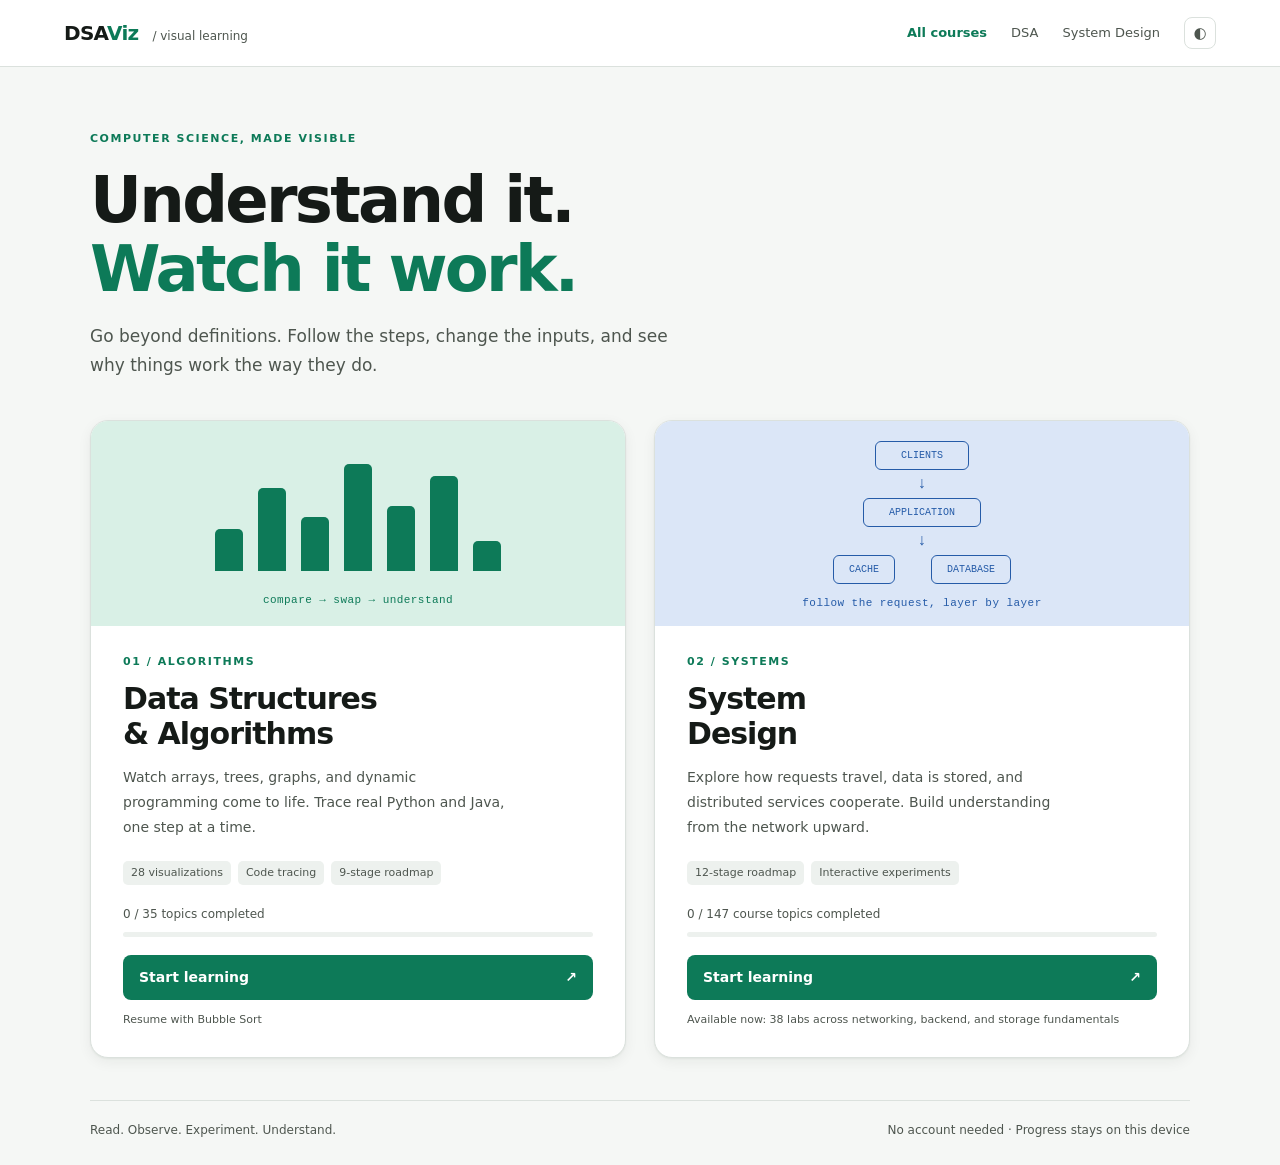
==== commit 55a9876f: "Add interactive database and storage architecture lessons" ====
--- a/index.html
+++ b/index.html
@@ -600,6 +600,20 @@
 @media(prefers-reduced-motion:reduce){.algorithm-art i,.network-art b{animation:none!important}}
 
 /* A focused experiment workspace, with the roadmap tucked away until requested. */
+.storage-caption{font-size:10px;fill:var(--fg-2);letter-spacing:.3px}
+.storage-panel-bg{fill:var(--bg-2);stroke:var(--line)}
+.storage-heading{font-size:13px;font-weight:650;fill:var(--fg)}
+.storage-value{font-size:13px;fill:var(--fg);font-weight:650}
+.storage-tile rect,.storage-record rect,.index-node rect,.durability-path rect{fill:var(--bg-3);stroke:var(--line)}
+.storage-tile.tentative rect{stroke:#c28c35;stroke-dasharray:4 3}
+.storage-tile.contacted rect,.storage-record.matched rect,.index-node.visited rect{fill:var(--accent-bg);stroke:var(--accent);stroke-width:2}
+.storage-record.examined rect{stroke:#c28c35;stroke-width:2}
+.storage-record{cursor:pointer}.storage-record:hover rect,.storage-record:focus rect{stroke:var(--accent);stroke-width:3}
+.storage-record:focus{outline:none}.storage-operation>rect{fill:var(--bg-3)}#storageWorkFill{fill:var(--accent)}
+.index-node[role="button"]{cursor:pointer}.index-node[role="button"]:hover rect,.index-node[role="button"]:focus rect{stroke:var(--accent);stroke-width:3}
+.storage-packet-label{fill:var(--on-accent);font-size:10px;font-weight:700}.storage-payload>rect{fill:var(--accent)}
+.storage-panel .scene-small{font-size:11px}.evidence-run b{overflow-wrap:anywhere}
+.storage-inspector{margin:16px 0;display:grid;gap:8px}.storage-inspector>div{display:flex;justify-content:space-between;gap:15px;padding:8px 0;border-bottom:1px solid var(--line);font-size:12px}.storage-inspector dt{color:var(--fg-2)}.storage-inspector dd{margin:0;font-weight:650;text-align:right;overflow-wrap:anywhere}
 .published-stage{margin:36px 0}
 .backend-cell rect,.pool-lease rect{fill:var(--bg);stroke:var(--line)}
 .backend-cell.is-good rect,.pool-lease.occupied rect{fill:var(--accent-bg);stroke:var(--accent)}
@@ -8339,7 +8353,23 @@
     ['s2-request-lifecycle','Request lifecycle',['s2-application-servers','s2-authentication-and-authorization']],
     ['s2-connection-pooling','Connection pooling',['s2-request-lifecycle']]
   ]],
-  ['Databases and Storage', [2], ['Relational databases','NoSQL databases','Data modeling','Indexing','Query execution','Transactions','ACID properties','Transaction isolation','Replication','Partitioning','Sharding','SQL versus NoSQL','Object storage','File storage','Database performance']],
+  ['Databases and Storage', [2], [
+    ['s3-relational-databases','Relational databases',['s2-application-servers','s2-connection-pooling']],
+    ['s3-nosql-databases','NoSQL databases',['s3-relational-databases']],
+    ['s3-data-modeling','Data modeling',['s3-relational-databases','s3-nosql-databases']],
+    ['s3-indexing','Indexing',['s3-data-modeling']],
+    ['s3-query-execution','Query execution',['s3-indexing']],
+    ['s3-transactions','Transactions',['s3-relational-databases','s3-query-execution']],
+    ['s3-acid-properties','ACID properties',['s3-transactions']],
+    ['s3-transaction-isolation','Transaction isolation',['s3-acid-properties']],
+    ['s3-replication','Replication',['s3-acid-properties','s3-transaction-isolation']],
+    ['s3-partitioning','Partitioning',['s3-query-execution']],
+    ['s3-sharding','Sharding',['s3-partitioning','s3-replication']],
+    ['s3-sql-versus-nosql','SQL versus NoSQL',['s3-data-modeling','s3-transaction-isolation','s3-sharding']],
+    ['s3-object-storage','Object storage',['s2-apis','s3-acid-properties']],
+    ['s3-file-storage','File storage',['s3-object-storage','s3-acid-properties']],
+    ['s3-database-performance','Database performance',['s3-query-execution','s3-sharding','s2-connection-pooling']]
+  ]],
   ['Caching', [3], ['Why caching exists','Browser caching','Application caching','Database caching','Distributed caching','Cache-aside','Read-through and write-through','Write-behind','TTL','Cache eviction strategies','Cache invalidation','Cache consistency','Redis fundamentals','Cache failure scenarios']],
   ['Scalability and Load Balancing', [2,3,4], ['Scalability fundamentals','Vertical scaling','Horizontal scaling','Load balancing','Load balancing algorithms','Health checks','Session affinity','Autoscaling','Traffic spikes','Bottlenecks','Capacity planning','Content delivery networks']],
   ['Distributed Systems', [3,5], ['Distributed architecture','Consistency and availability','Network partitions','CAP theorem','Consistency models','Replication strategies','Quorums','Leader election','Consensus fundamentals','Distributed locks','Clock synchronization','Fault tolerance','Failure recovery']],
@@ -8691,6 +8721,7 @@
 /* Pure, deterministic frame builders. Times are illustrative, never benchmarks. */
 const SD_SIM = {
  build(id, o){
+  if(id.startsWith('s3-'))return SDStorageSim.build(id,o);
   if(id.startsWith('s2-'))return SDBackendSim.build(id,o);
   const nodes = [], frames = [];
   let elapsed = 0;
@@ -9183,6 +9214,7 @@
  },
  links(id){return ({dns:[['browser','os'],['os','resolver'],['resolver','root'],['resolver','tld'],['resolver','auth']],internet:[['client','gateway'],['gateway','isp'],['isp','transit'],['transit','edge'],['edge','server'],['isp','alternate'],['alternate','backup'],['backup','edge']],'ip-ports':[['client','host'],['host','https'],['host','closed']],'client-server':[['client','server']],'tcp-udp':[['sender','network'],['network','receiver']],tls:[['browser','server']],'http-lifecycle':[['browser','app'],['app','store']],'http-semantics':[['client','api'],['api','store']],'http-versions':[['client','server'],['server','a'],['server','b'],['server','c']],websockets:[['browser','server']],'browser-server':[['browser','dns'],['browser','server'],['browser','parser'],['parser','paint']]})[id]||[];},
  render(id,simulation,i,progress=1,options={},small=false){
+  if(id.startsWith('s3-'))return SDStorageScene.render(id,simulation,i,progress,options,small);
   if(id.startsWith('s2-'))return SDBackendScene.render(id,simulation,i,progress,options,small);
   const f=simulation.frames[i],s=this.state(simulation.frames,i,progress);
   if(id==='tcp-handshake')return this.handshake(simulation,i,progress,small,s);
@@ -9352,6 +9384,477 @@
   if(path)svg+=`<g id="scenePacket" class="scene-packet" transform="translate(${path.x1} ${path.y1})"><circle r="12" class="packet-halo"/><rect x="-9" y="-6" width="18" height="12" rx="3"/><path d="M-8-5L0 1 8-5"/></g>`;
   else svg+=`<circle id="scenePulse" class="scene-pulse" cx="${a.x}" cy="${a.y}" r="52"/>`;
   return {html:`<svg class="lab-scene" viewBox="0 0 ${w} ${h}" role="group" aria-label="Interactive ${esc(id)} backend simulation">${svg}</svg>`,path};
+ }
+};
+
+/* Database teaching content is independent of the simulated execution and SVG architecture. */
+const SD_STORAGE_CONTENT={
+ 's3-relational-databases':{
+  intro:['A bookstore needs to connect books to authors without inventing a different author record every time a book appears. A relational database represents facts in relations and provides operations for combining them. The goal is both useful retrieval and enforceable integrity.','Tables are a familiar visual representation of relations, but their value is not just looking like a spreadsheet. Keys, constraints, queries, and transactions provide a precise contract for shared data used by many programs.'],
+  fundamentals:['A row is a tuple of attribute values; columns describe those attributes with types. A primary key uniquely identifies a row and is not null. A foreign key constrains a reference to a candidate key in another or the same table. Relationships are expressed through values, not physical arrows stored between screens.','A join combines rows satisfying a condition. It does not automatically create or enforce a foreign key. Our book references author_id=1, and the authors table contains Leo at that key. When enforcement is removed, a nonexistent author reference can be stored even though a later join cannot find its target.'],
+  working:['Propose a new book with an existing or nonexistent author identifier.','Check the declared primary and foreign-key constraints at the database boundary.','Store the row only if the selected schema permits it. Observe zero writes when the foreign-key check rejects it.','Resolve the relationship during a join. Compare a valid author match with an orphan; a left join can retain the orphan with a missing author.'],
+  deep:['The relational model treats a relation as a set, while practical SQL query results can contain duplicates and SQL has null semantics. A join may multiply rows when several matches exist; it is not necessarily a one-to-one lookup. Types, uniqueness, foreign keys, and check constraints cover different invariants. A business condition involving multiple rows may require additional transaction design rather than a single check constraint.','A foreign key protects a declared relationship when database enforcement is active, including changes by callers that bypass frontend validation. Delete and update actions need explicit policy, such as restriction or cascading. This model assumes nonnull keys and one valid author and omits deferred constraints, concurrent changes, and SQL execution. Physical row layout and index maintenance are separate from the logical tables shown here.'],
+  usage:['A catalog can store authors once and reference them from books; orders can reference customers and line items. This gives each fact a clear owner and prevents an accidental orphan when the appropriate constraints are declared.','Application permission checks still matter. A valid foreign key says that a referenced row exists, not that a caller may see or modify it. Relational integrity and authorization are separate boundaries.'],
+  summary:['Keys identify and connect facts.','Joins retrieve relationships; constraints enforce declared integrity.','A relational schema does not automatically encode every business rule.'],
+  check:['Why can a join fail to find the author of an accepted book when foreign-key enforcement is disabled?','The row was accepted without a declared relationship check. The later lookup cannot create the missing author; an inner join omits it and a left join can expose the missing match.'],
+  glossary:{Relation:'A collection of tuples defined over attributes.','Foreign key':'A constraint on references to an existing candidate key.',Join:'An operation combining rows that satisfy a matching condition.'},
+  controls:[['author','Referenced author','select',['existing','missing'],'existing'],['enforce','Declare foreign-key constraint','checkbox',true]],
+  hook:'A relationship needs more than an arrow.',caption:'Insert a book, enforce its reference, then watch a join resolve the author.',
+  presets:[['Valid reference',{author:'existing',enforce:true}],['Reject orphan',{author:'missing',enforce:true}],['Undeclared relationship',{author:'missing',enforce:false}]],
+  challenge:'Remove the foreign-key constraint and insert a missing author reference. Explain why accepting a write does not guarantee a join match.',
+  prediction:['Does a join automatically enforce every stored author reference?',['Yes, drawing the relationship is enough','No, a declared constraint is a separate mechanism'],1,'The join retrieves matches. Only an enforced relationship constraint prevents this modeled orphan from being stored.'],
+  sources:[['PostgreSQL constraints','https://www.postgresql.org/docs/current/ddl-constraints.html'],['PostgreSQL table expressions and joins','https://www.postgresql.org/docs/current/queries-table-expressions.html']]
+ },
+ 's3-nosql-databases':{
+  intro:['Not every workload is naturally served through the same data interface. A session lookup, a nested product document, a graph traversal, and a wide time-series row have different access patterns. NoSQL names a broad collection of database approaches rather than one universal storage engine.','The lab focuses on document shape because it makes a concrete trade-off visible: related data can be embedded together or reached through a reference. The other NoSQL families still need their own explanation; a document animation is not a claim that all NoSQL data is JSON.'],
+  fundamentals:['Key-value stores address a value by a key. Document stores organize structured documents. Wide-column stores organize data around partition and clustering choices. Graph databases make relationship traversal a central operation. Products can combine these capabilities, and their guarantees differ.','Embedding places related data in the same document. Referencing keeps a key to a separately owned fact. An embedded author can be returned with a book in one modeled read, while a reference needs another lookup. Either design still has a schema, whether enforced by the database, application, or both.'],
+  working:['Choose an embedded document or a book containing an author reference.','Read the book and count whether the author is already present or requires a lookup.','Rename the author. Observe the difference between one canonical record and two duplicated copies.','Optionally propagate the second embedded update; compare write count and the consistency of the resulting copies.'],
+  deep:['“Flexible schema” does not mean “no schema,” and NoSQL does not mean “no transactions.” MongoDB supports single-document atomic operations and multi-document transactions with documented constraints; other systems have different scopes and guarantees. Indexes, validation rules, document size limits, and distribution keys all constrain a usable design. The lab does not run a MongoDB server or simulate its transaction implementation.','Embedding can align one common read with one document but can duplicate information and create growing records. References can centralize updates but add resolution work and leave consistency obligations if no relationship constraint is enforced. Choose around cardinality, ownership, update frequency, and query patterns. A small embedded snapshot of a historic fact may intentionally remain unchanged while a live canonical value changes.'],
+  usage:['A product document may embed bounded attributes frequently read together, while retaining a reference to a separately managed vendor. A session key-value workload may need expiry and direct lookup rather than rich document traversal.','Selection depends on specific query and guarantee requirements. Evaluate the actual product rather than treating a category label as proof of performance, availability, or consistency.'],
+  summary:['NoSQL includes several data models.','Flexible representation still needs a managed schema.','Embedding trades relationship lookup against duplication and update coordination.'],
+  check:['Does changing a database category automatically update all embedded author copies?','No. Duplicated facts still require a propagation or transaction policy. The lab leaves the second copy unchanged unless explicitly updated.'],
+  glossary:{Document:'A structured record that may contain nested values.',Embedding:'Storing related data inside the same record.',Reference:'A key used to locate a separately stored fact.'},
+  controls:[['model','Document shape','select',['embedded','referenced'],'embedded'],['rename','Rename author','checkbox',false],['propagate','Update every embedded copy','checkbox',false]],
+  hook:'Where should related data live?',caption:'Open a document, follow a reference, and expose the cost of duplicate facts.',
+  presets:[['One document read',{model:'embedded',rename:false,propagate:false}],['Follow a reference',{model:'referenced',rename:false,propagate:false}],['A stale copy',{model:'embedded',rename:true,propagate:false}]],
+  challenge:'Rename a duplicated author and inspect the second book. Then compare a canonical reference.',
+  prediction:['Can a document store require multiple reads for related data?',['Yes, references can require resolution','No, every relationship is embedded'],0,'Document modeling supports references too. The chosen representation determines this lookup path.'],
+  sources:[['MongoDB embedding','https://www.mongodb.com/docs/manual/data-modeling/embedding/'],['MongoDB transactions','https://www.mongodb.com/docs/manual/core/transactions/']]
+ },
+ 's3-data-modeling':{
+  intro:['Before choosing a database layout, decide what facts exist, who owns them, and how the application uses them. Data modeling turns those requirements into entities, relationships, constraints, and access paths. A drawing without update rules is only part of a model.','A book’s current author name and the name printed on a historic invoice are different facts. Copying the former without an update policy can create stale data; preserving the latter may be intentional. Meaning and ownership come before optimization.'],
+  fundamentals:['An entity is a distinguishable thing such as a book or author. Cardinality describes how many related entities can exist. Normalization separates facts to reduce dependency anomalies; denormalization deliberately duplicates or combines facts for selected access patterns.','A canonical record owns a live fact. A duplicated copy needs either synchronization or clearly defined snapshot semantics. Our two books share one live author name, so renaming only one embedded copy creates inconsistency for this requirement.'],
+  working:['State the requirement: show the author’s current name for both books.','Choose either a canonical author reference or embedded copies in each book.','Apply a rename and count the records needing modification.','Read the book representation and inspect both copies. Decide whether the shape meets the stated requirement, not merely whether it saved a read.'],
+  deep:['Normalization helps avoid insertion, update, and deletion anomalies when attributes depend on other facts. It does not prescribe a particular physical disk layout, and it does not mean every query must be painfully slow. Joins, indexes, and caching can support normalized data. Denormalization can be appropriate when the duplicate’s meaning, ownership, refresh process, and failure behavior are explicit.','Model bounded and unbounded relationships differently. Embedding an ever-growing comments collection can make one document a contention and size hotspot. A reference can avoid that growth while adding lookups. Schema changes need migration and compatibility plans; old and new representations may coexist. This tiny rename model omits migrations, concurrent updates, and transaction coordination, so its operation counts are illustrations rather than a database-selection score.'],
+  usage:['A bookstore can keep authors canonical while storing an immutable purchased-title snapshot in order lines. These choices support different meanings: current catalog facts versus the historical terms of a purchase.','Begin with representative reads and writes, invariants, cardinalities, and expected growth. Then evaluate a physical representation. Later indexing and partitioning lessons show how access paths can change without silently changing the meaning of the data.'],
+  summary:['A model includes meaning, ownership, and update rules.','Duplication can be intentional when snapshot semantics are explicit.','Read and write patterns must be considered together.'],
+  check:['When is an old embedded name a correct value rather than a stale copy?','When it represents an intentional historical snapshot under the requirements. If the field promises the current author name, it needs a synchronization policy or canonical lookup.'],
+  glossary:{Cardinality:'The number of entities that can participate in a relationship.',Normalization:'Organizing facts to reduce dependency anomalies.','Canonical record':'The authoritative owner of a live fact.'},
+  controls:[['model','Live author representation','select',['referenced','embedded'],'referenced'],['rename','Rename live author','checkbox',true],['propagate','Propagate duplicated change','checkbox',false]],
+  hook:'A faster read can buy a harder write.',caption:'Model one live fact and discover the update obligations created by copying it.',
+  presets:[['Canonical owner',{model:'referenced',rename:true,propagate:false}],['Duplicate without policy',{model:'embedded',rename:true,propagate:false}],['Coordinate both copies',{model:'embedded',rename:true,propagate:true}]],
+  challenge:'Count the reads saved and writes added by embedding. Explain the requirement that makes the stale copy a problem.',
+  prediction:['Must an invoice snapshot change whenever the live catalog changes?',['Yes, every duplicate must be synchronized','No, a historic snapshot has a different meaning'],1,'The meaning of the fact determines the update rule. This lab models live author names, while an invoice can deliberately preserve historical values.'],
+  sources:[['MongoDB relationship modeling','https://www.mongodb.com/docs/manual/data-modeling/schema-design-process/map-relationships/'],['PostgreSQL constraints','https://www.postgresql.org/docs/current/ddl-constraints.html']]
+ },
+ 's3-indexing':{
+  intro:['To find one book in a large table, checking every row can be wasteful. An index stores a separate searchable structure that leads to candidate row locations. It saves selected lookup work by maintaining extra data on writes.','A book index is a useful analogy for locating a topic, but database indexes also need concurrency, page splits, visibility checks, and maintenance. The animation opens a tiny tree so you can follow its routing rather than treating the index as a magic fast button.'],
+  fundamentals:['A B+ tree organizes ordered keys through internal routing pages and leaf pages. The two-level conceptual tree here has root separator 5 and two leaves. An entry points toward a table row; an index entry is not necessarily the entire row representation.','A heap or table page holds row data. A buffer pool caches database pages in memory. Logical page visits, cache hits, and storage reads are different counts. A resident index page still requires lookup work even when no physical storage request is made.'],
+  working:['Choose a target key directly in the record shelf or with the slider.','With an index enabled, compare the key with root separator 5 and visit the corresponding leaf.','Follow the located row to its table page and evaluate it. A missing key visits the tree but needs no table fetch in this model.','Disable the index and compare a four-page scan; warm the buffer pool to distinguish lookup work from storage I/O.'],
+  deep:['Indexes cost space and write maintenance: inserts, deletes, and key updates can modify index pages, split them, and create logging work. A B+ tree supports ordered access, but equality, ranges, text search, and multidimensional predicates may favor different access methods. Composite-key order affects supported predicates. The tiny tree does not simulate splits, concurrent latches, or a full implementation.','An index is not always the cheapest plan. If most rows match, repeated random heap fetches can cost more than sequential reading. PostgreSQL may use bitmap or index-only paths when their conditions hold; index-only access still depends on visibility information. This experiment forces a simple index or scan to expose the mechanism, rather than imitating an optimizer or asserting that three visits beat four on real hardware.'],
+  usage:['An account lookup by unique ID can benefit from a selective index, while a report reading most of a table may prefer a scan. Index design should follow actual predicates and ordering requirements.','Measure plans, cardinality, buffer behavior, and write cost. Adding an index changes an access path; it does not repair an incorrect query or replace access control.'],
+  summary:['An index is a maintained access structure.','Index lookup and table visibility are separate work.','Selectivity and cache state affect whether an index helps.'],
+  check:['Why can a lookup visit two index pages yet return no row?','A missing key can be routed to a leaf and found absent. The search structure still did work, but there is no matching row location to fetch.'],
+  glossary:{'B+ tree':'An ordered search structure with routing pages and leaf entries.',Selectivity:'How small a fraction of data a predicate matches.','Buffer pool':'Memory used by a database to hold pages.'},
+  controls:[['key','Target record key',1,9,5],['index','Use B+ tree access','checkbox',true],['warm','Pages already in buffer pool','checkbox',false]],
+  hook:'Open the index. Follow the key.',caption:'Select a row and watch root, leaf, buffer, and data-page work separately.',
+  presets:[['Cold index lookup',{key:5,index:true,warm:false}],['Full table scan',{key:5,index:false,warm:false}],['Warm lookup',{key:5,index:true,warm:true}],['Missing key',{key:9,index:true,warm:false}]],
+  challenge:'Look up key 9. Explain the difference between pages visited and rows returned.',
+  prediction:['Do cached pages remove all index lookup work?',['Yes, a cache hit means no work','No, they remove this modeled storage read'],1,'Routing and row evaluation still happen. A warm buffer saves the storage request, not all execution work.'],
+  sources:[['PostgreSQL index types','https://www.postgresql.org/docs/current/indexes-types.html'],['PostgreSQL index-only scans','https://www.postgresql.org/docs/current/indexes-index-only-scans.html']]
+ },
+ 's3-query-execution':{
+  intro:['A declarative SQL query states a desired result, not exactly how every byte should move. The database parses it, checks its meaning, plans an access path, and executes operators. The path can change while the correct result remains the same.','The lab exposes a small plan and the work behind it. A point lookup can use an index; retrieving and ordering all rows needs a broader path. Shrinking sort memory can add temporary-storage work without changing the sorted result.'],
+  fundamentals:['A plan is a tree of operators such as scans, filters, joins, and sorts. A planner estimates their costs using statistics and configuration. An executor performs the selected operators and emits rows. Estimated planner costs are not directly elapsed milliseconds.','A filter tests candidate rows, while a sort orders its input. A sort may need to see its input before returning the ordered output. If its working set exceeds available memory, it can spill to temporary storage. The row-capacity knob is a deliberately simplified stand-in for bytes and algorithm overhead.'],
+  working:['Choose a point predicate or an all-rows ordered query.','Select the eligible access path and inspect visited pages, examined rows, and emitted results.','For the ordered query, feed rows into the sort; compare in-memory and spilled execution.','Return the same correctly ordered row set regardless of whether temporary storage was needed.'],
+  deep:['Parsing, name resolution, rewriting, planning, and execution are distinguishable phases, although prepared statements and plan caches can reuse work. Real optimizers consider statistics, selectivity, joins, access methods, ordering, and parallelism. This lab only chooses from a forced simple index and scan; its model times are not EXPLAIN costs, and an available index does not oblige the planner to use it.','EXPLAIN shows the planned operator structure. EXPLAIN ANALYZE actually runs the statement, which matters for writes and expensive work, and reports observed behavior. Estimate errors can come from stale statistics or correlated predicates. Memory limits are often per operator, so concurrency can multiply resource use. This experiment’s single sort does not model every database memory-accounting rule.'],
+  usage:['A catalog endpoint can use a selective lookup while a sorted export scans and sorts many records. The same schema supports both, but the plans and resource needs differ.','Inspect the actual plan before guessing which layer is slow. Separate rows examined, rows returned, temporary work, dependency waiting, and client response serialization. A fast scan can still feed an expensive sort.'],
+  summary:['SQL describes results; plans describe execution paths.','Operator costs and result counts are different measurements.','A memory spill adds work without redefining query meaning.'],
+  check:['Does a sort spill mean the query returns a different ordering?','No. A correct external sort produces the same requested ordering while using temporary storage and potentially more I/O.'],
+  glossary:{Operator:'A step in an execution plan, such as a scan or sort.',Spill:'Moving working data to temporary storage when memory is insufficient.',Estimate:'A planner prediction rather than an observed measurement.'},
+  controls:[['query','Query shape','select',['point','all'],'point'],['key','Target record key',1,9,5],['index','Allow index path for point lookup','checkbox',true],['memory','Sort capacity (rows)',2,8,8],['warm','Warm page buffers','checkbox',false]],
+  hook:'The query is a request. The plan is the work.',caption:'Follow rows through access, filtering, sorting, and optional temporary I/O.',
+  presets:[['Selective path',{query:'point',key:5,index:true,memory:8,warm:false}],['Ordered scan',{query:'all',index:true,memory:8,warm:false}],['Sort spills',{query:'all',index:true,memory:2,warm:false}]],
+  challenge:'Enable the index with the all-rows sort selected. Explain why this model still scans rather than claiming every index can satisfy every ordering.',
+  prediction:['Does having an id index automatically satisfy ORDER BY title?',['Yes, any index orders every column','No, the index key and query ordering differ'],1,'The modeled index is ordered by id. The title ordering needs a separate sort in this plan.'],
+  sources:[['PostgreSQL EXPLAIN','https://www.postgresql.org/docs/current/using-explain.html'],['PostgreSQL query processing','https://www.postgresql.org/docs/current/overview.html']]
+ },
+ 's3-transactions':{
+  intro:['Transferring value requires a debit and a credit. If only the debit survives an error, the application has lost value. A transaction defines which operations succeed or fail as one atomic unit.','The important view is committed state, not just the values currently being calculated. A transaction can hold tentative changes that are discarded on rollback; separate already-committed statements cannot be undone by a later rollback of unrelated work.'],
+  fundamentals:['BEGIN starts a transaction, COMMIT accepts its changes, and ROLLBACK aborts them. Atomicity means its effects are accepted together or not accepted. A transaction workspace in this diagram represents tentative versions rather than a literal scratch table every engine creates.','Our committed accounts begin at A=100 and B=50, and the transfer must preserve total 150. Isolation controls what competing work can observe; durability controls survival after acknowledgement. Those properties are related to transactions but should not be collapsed into one guarantee.'],
+  working:['Begin with the committed balances and choose a transfer amount.','Debit A tentatively inside the transaction, or commit the debit separately with the transaction disabled.','Introduce a failure before the credit and observe rollback versus a partial transfer.','Without failure, credit B and commit the pair; compare workspace values with the newly committed balances.'],
+  deep:['Atomicity applies to the operations participating in the transaction. Sending email or charging an external service is not automatically rolled back with a local database transaction. Keep transaction boundaries explicit and design compensation or reliable messaging for effects outside them. Long transactions can retain locks or old versions and interfere with maintenance, depending on the engine.','A transaction by itself does not guarantee the intended business invariant under every concurrent schedule. Read-modify-write operations need appropriate constraints, locking, atomic updates, or isolation. The amount slider stays within the initial balance and the example has one writer, so it intentionally omits overdraft and concurrent-transfer races. Recovery logging is illustrated on successful commit but is not a complete storage-engine implementation.'],
+  usage:['A local money ledger or inventory reservation should define its atomic records and enforce its invariants. A bookstore can group an order row and its line items in one database transaction while separately coordinating remote payment.','Handle errors by explicitly aborting the appropriate unit and releasing resources. If the client loses the response after commit, transaction atomicity does not tell it whether the commit happened; Stage 2’s lifecycle experiment explains that uncertainty.'],
+  summary:['Transactions define an atomic unit of participating work.','Tentative state is different from committed state.','External effects and concurrent invariants need additional design.'],
+  check:['Why can the debit remain after a credit error with the transaction disabled?','The debit was committed as its own statement in this model. There is no encompassing atomic unit that can discard both operations together.'],
+  glossary:{Commit:'Accepting transaction effects as committed state.',Rollback:'Aborting a transaction’s tentative effects.',Atomicity:'Accepting all participating effects together or none.'},
+  controls:[['amount','Transfer amount',10,60,30],['atomic','Wrap both writes in a transaction','checkbox',true],['fail','Fail before credit','checkbox',false]],
+  hook:'A debit is only half a transfer.',caption:'Watch tentative balances, committed balances, and rollback diverge.',
+  presets:[['Atomic transfer',{amount:30,atomic:true,fail:false}],['Rollback error',{amount:30,atomic:true,fail:true}],['Partial write',{amount:30,atomic:false,fail:true}]],
+  challenge:'Fail after the debit, then disable the transaction. Explain why the invariant changes only in the second case.',
+  prediction:['Will an enclosing rollback undo a separately committed debit?',['Yes, rollback undoes any old write','No, that debit is outside the failed atomic unit'],1,'The disabled-transaction path commits statements separately. The later failure cannot retroactively merge them into one transaction.'],
+  sources:[['PostgreSQL transaction tutorial','https://www.postgresql.org/docs/current/tutorial-transactions.html'],['PostgreSQL WAL','https://www.postgresql.org/docs/current/wal-intro.html']]
+ },
+ 's3-acid-properties':{
+  intro:['“The database supports ACID” is useful only when each property is understood and the configuration supports the required guarantee. Atomicity, consistency, isolation, and durability describe different aspects of correct transaction behavior.','A committed transfer can preserve the account total yet disappear after a crash if acknowledgement preceded durable logging. This lab separates that durability choice from the earlier all-or-nothing failure experiment.'],
+  fundamentals:['Atomicity defines the accepted unit of effects. Consistency here means preserving declared invariants through valid transactions, not replica freshness. Isolation constrains interaction between concurrent work. Durability concerns survival of accepted commits under the stated failure and storage assumptions.','Write-ahead logging records recovery information before dependent data-page writes. A durable acknowledgement can wait for the required log flush while dirty data pages are written later. This diagram distinguishes an in-memory commit record from a flushed one.'],
+  working:['Prepare both account updates as tentative changes in an atomic transaction.','Record the commit and optionally flush the recovery log before acknowledging it.','Introduce a crash after acknowledgement. Observe whether the model can recover the recent commit.','Check both the account invariant and whether the acknowledged result survived; they answer different questions.'],
+  deep:['WAL permits recovery without forcing every changed data page to storage at each commit. Correct ordering and truthful flush behavior from the operating system and storage hardware matter. Asynchronous commit can acknowledge before the log is durable and lose a recent committed transaction after failure; the model loses that whole recent transfer rather than inventing a half-transfer crash.','ACID consistency is not a promise that arbitrary application code is correct. Constraints and transaction logic must encode the intended invariants. Isolation levels permit different anomalies, and local durability is not a backup, disaster-recovery plan, or cross-region replication guarantee. This example assumes intact storage and a simple recoverable log; it does not simulate checkpoints, corruption, or every PostgreSQL commit configuration.'],
+  usage:['A financial ledger may require durable acknowledgement before confirming success to a user. A low-value telemetry workload might deliberately accept a configured window of recent data loss to reduce waiting, but that trade-off must be explicit.','Document the failure scope: process restart, machine power loss, storage loss, and regional disaster require different mechanisms. Later replication and reliability lessons extend these boundaries rather than changing the meaning of local durability.'],
+  summary:['ACID properties describe different guarantees.','WAL flush and data-page flush are distinct.','An invariant can hold even when a recent acknowledged commit is lost.'],
+  check:['After a crash the model restores both original balances. Was the account invariant broken? Was durability preserved?','The total remains 150, so that invariant holds. If the transfer was acknowledged and then lost, the selected policy did not preserve that acknowledgement across the modeled crash.'],
+  glossary:{Durability:'Survival of accepted commits under specified failure assumptions.',WAL:'Recovery records written before dependent data-page persistence.','Dirty page':'A modified buffer page not yet written to its durable location.'},
+  controls:[['amount','Transfer amount',10,60,30],['durable','Flush WAL before acknowledgement','checkbox',true],['crash','Crash after acknowledgement','checkbox',true]],
+  hook:'Acknowledged is not always durable.',caption:'Follow the commit record from memory to storage, then cut the power.',
+  presets:[['Durable recovery',{amount:30,durable:true,crash:true}],['Recent commit lost',{amount:30,durable:false,crash:true}],['No crash yet',{amount:30,durable:false,crash:false}]],
+  challenge:'Disable the pre-acknowledgement flush and crash. Separate “total preserved” from “accepted transfer survived.”',
+  prediction:['Must every changed data page be flushed before a WAL-based durable acknowledgement?',['Yes, every page must be written immediately','No, durable log records can support later replay'],1,'Write-ahead logging can make the commit recoverable before all changed table pages are flushed, under the required ordering and storage assumptions.'],
+  sources:[['PostgreSQL WAL introduction','https://www.postgresql.org/docs/current/wal-intro.html'],['PostgreSQL asynchronous commit','https://www.postgresql.org/docs/current/wal-async-commit.html']]
+ },
+ 's3-transaction-isolation':{
+  intro:['Two people can use the same database while seeing data at different moments. Isolation defines which concurrent effects a transaction may observe. Without understanding that boundary, two individually sensible reads can surprise an application.','Here a reader obtains 100, another transaction commits 70, and the reader asks again. The answer depends on the snapshot rule, not merely on how fast the database runs.'],
+  fundamentals:['MVCC, multiversion concurrency control, retains row versions so readers can use defined visibility snapshots. A snapshot determines which committed changes qualify as visible. An uncommitted version is not automatically visible because its bytes exist somewhere in memory.','In PostgreSQL Read Committed normally takes a new snapshot for each statement. PostgreSQL Repeatable Read uses a transaction snapshot established by its first relevant statement. This example is explicitly tied to those behaviors; identically named levels can differ between database implementations.'],
+  working:['Start reader T1 and record its first selected value, 100.','Have writer T2 create a tentative new version with value 70.','Read during the uncommitted write and observe 100 under either selected level.','Commit T2 and read again in T1. Compare a new statement snapshot with the retained transaction snapshot.'],
+  deep:['A nonrepeatable read occurs when the same row is observed with different committed values across reads in one transaction. Snapshot isolation can avoid that observation without guaranteeing serializability. Write skew can still violate an invariant involving several rows when concurrent transactions update different rows after observing the same snapshot. The lesson’s one-row schedule does not exercise those anomalies.','Serializable execution aims for outcomes consistent with a serial ordering, and implementations may abort conflicting transactions rather than simply block everything. Applications must handle those retryable failures carefully. Explicit locking and atomic updates can address particular invariants under weaker levels. The lab animates version visibility and does not simulate full lock management, predicate detection, or garbage collection of old versions.'],
+  usage:['A report may need a stable snapshot across several queries, while a simple endpoint may want each statement to see newly committed changes. The correct choice depends on what the sequence promises to the user.','An inventory or ledger invariant needs more than a comfortable snapshot story. Analyze its concurrent read and write sets and choose constraints, locks, isolation, and retry policy appropriate to that operation.'],
+  summary:['Visibility is governed by snapshots, not just storage state.','Read Committed and Repeatable Read differ in snapshot scope.','A stable snapshot is not automatically serializability.'],
+  check:['Does T1 read T2’s 70 before T2 commits in either modeled level?','No. Both modeled PostgreSQL levels reject dirty reads. The difference appears after commit, when the second statement either refreshes or retains its snapshot.'],
+  glossary:{MVCC:'Concurrency control using multiple record versions.',Snapshot:'A rule describing changes visible to a read.','Nonrepeatable read':'Observing a row’s value change across reads in one transaction.'},
+  controls:[['level','PostgreSQL isolation level','select',['Read Committed','Repeatable Read'],'Read Committed']],
+  hook:'Same row. Two moments. Which version?',caption:'Interleave a reader and a writer, then inspect each transaction’s visibility.',
+  presets:[['Statement snapshots',{level:'Read Committed'}],['Transaction snapshot',{level:'Repeatable Read'}]],
+  challenge:'Pause before and after T2 commits. Explain why both choices reject the tentative version but differ on the later read.',
+  prediction:['Does Repeatable Read guarantee that every multi-row business invariant is serializable?',['Yes, stable reads guarantee everything','No, other concurrency anomalies still matter'],1,'A stable transaction snapshot does not automatically eliminate write skew or establish serializable execution.'],
+  sources:[['PostgreSQL transaction isolation','https://www.postgresql.org/docs/current/transaction-iso.html'],['PostgreSQL MVCC','https://www.postgresql.org/docs/current/mvcc-intro.html']]
+ },
+ 's3-replication':{
+  intro:['Keeping another copy of data can support read capacity and recovery, but copying takes time and needs a protocol. A replica may be healthy yet behind the primary. A successful write to one copy does not imply every copy already shows it.','The lab changes stock from 8 to 7, then reads through a replica. Watch the acknowledgement point, replication position, and returned value separately; later catch-up does not change what a caller already saw.'],
+  fundamentals:['A primary accepts the modeled write. A replica replays its change stream and tracks progress. Asynchronous replication lets acknowledgement proceed without waiting for replica replay. Synchronous replication waits for a configured condition, which can mean different things in different systems.','This lab’s synchronous choice specifically waits for apply on the selected replica, resembling a remote-apply condition rather than merely receipt. Physical and logical replication carry different forms of change. The diagram uses a conceptual ordered update stream without claiming to implement either full protocol.'],
+  working:['Commit the stock change locally at the primary and advance its position.','Either replay before acknowledgement under the modeled synchronous policy or acknowledge while the asynchronous replica remains behind.','Read the replica and retain the value that was actually returned.','Let an asynchronous replica catch up later, or fail the replica and inspect the missing acknowledgement or unavailable read path.'],
+  deep:['Read-after-write consistency through a replica can require routing to the primary, waiting for a position, or using a documented session guarantee. Lag is not always a fixed time: backlog, network disruption, expensive apply work, and transaction boundaries influence it. Replica read scaling helps only workloads that tolerate or manage the chosen freshness boundary.','Replication alone is not failover, consensus, or backup. Promotion needs a policy for selecting a sufficiently current node, fencing old writers, and handling uncertain outcomes. Synchronous waiting can reduce recent-copy loss under a defined failure scope while sacrificing progress when required replicas are unavailable. This experiment never promotes a node and explicitly preserves a locally committed-but-unconfirmed result during the synchronous outage.'],
+  usage:['A catalog may tolerate slightly old stock displays, while checkout should consult an authoritative reservation path. A report replica can isolate analytical reads from the primary but still needs monitoring for replay progress.','Plan separately for accidental deletion, corruption, and regional loss. Replication can faithfully copy an unwanted delete; historical backups and recovery procedures serve a different purpose.'],
+  summary:['Replica state can lag primary state.','Acknowledgement conditions must be stated precisely.','Replication does not automatically implement failover or backup.'],
+  check:['The replica catches up after returning 8. Did that caller receive 7?','No. The later replay changes future reads. The already-returned value remains 8, which the experiment records separately.'],
+  glossary:{Replica:'A copy maintained through a replication mechanism.',Replay:'Applying received changes to a replica.',Lag:'A gap between a source’s progress and a replica’s progress.'},
+  controls:[['mode','Acknowledgement policy','select',['asynchronous','synchronous'],'asynchronous'],['lag','Delay replica replay until after read','checkbox',true],['delay','Replay delay (model ms)',20,200,80],['fail','Replica unreachable','checkbox',false]],
+  hook:'The write succeeded. This read is older.',caption:'Follow the commit stream and separate acknowledgement from replica freshness.',
+  presets:[['Lagging replica',{mode:'asynchronous',lag:true,delay:80,fail:false}],['Wait for apply',{mode:'synchronous',lag:true,delay:80,fail:false}],['Required replica down',{mode:'synchronous',lag:true,delay:80,fail:true}]],
+  challenge:'Return an asynchronous stale read, then replay the update. Explain why later convergence cannot rewrite the earlier response.',
+  prediction:['Does replica catch-up retroactively change a value already returned to the browser?',['Yes, convergence updates the old response','No, it affects later reads'],1,'Returned values are observations at a particular time. Later replica progress does not alter that completed response.'],
+  sources:[['PostgreSQL streaming replication','https://www.postgresql.org/docs/current/warm-standby.html'],['PostgreSQL synchronous commit settings','https://www.postgresql.org/docs/current/runtime-config-wal.html']]
+ },
+ 's3-partitioning':{
+  intro:['A growing logical table can be divided into smaller groups while queries continue to address it as one table. Partitioning can improve lifecycle management and reduce the data touched by eligible queries. It does not automatically distribute those groups across machines.','The lab divides eight records into four nonoverlapping ranges. A key predicate can exclude unrelated groups; an all-rows request still needs every group. Watch placement and pruning rather than assuming “partitioned” always means faster.'],
+  fundamentals:['A partition is a group selected by a placement rule such as a range, list, or hash. Partition pruning excludes groups that cannot satisfy a compatible predicate. Partitioning can be entirely local to one database server.','Our ranges are keys 1–2, 3–4, 5–6, and 7–8. The point key identifies one group; the all-rows request visits four. An index within each partition is a separate access structure, and replicas are additional copies rather than subdivisions of ownership.'],
+  working:['Inspect the placement of each record into its key range.','Select a point key or remove the routing predicate by asking for all rows.','Use the predicate to prune impossible ranges, then access the remaining groups.','Gather matching rows and compare group count with result count.'],
+  deep:['Partition design should match important predicates and data lifecycle. Date ranges can make retention maintenance easier, but a query that obscures the key through an unsupported expression may prevent useful pruning. Too many small partitions can add planning and management overhead. Uneven ranges can produce hotspots even when the number of groups looks balanced.','Constraints, uniqueness, foreign keys, index creation, and partition attachment behavior depend on the database. PostgreSQL has specific rules for partitioned-table unique constraints and pruning phases. This lab uses a fixed explicit range map and does not implement its planner or DDL. It models empty results for a key beyond the configured data range without claiming that real default partitions or insert routing behave identically.'],
+  usage:['A large event table can use time partitions to manage retention and targeted date queries. A catalog keyed by a different attribute might need another access path when its most common predicates do not constrain the partition key.','Partitioning should follow measured query patterns and operational needs. If independent server capacity is needed, sharding adds a network ownership boundary; the next lesson makes that distinction visible.'],
+  summary:['Partitions divide ownership within a logical dataset.','Pruning requires a compatible predicate.','Local partitioning is different from distributing shards across nodes.'],
+  check:['Why does an all-rows query still contact all four partitions?','No partition can be excluded under that request. The placement rule organizes data, but does not remove required results.'],
+  glossary:{Partition:'A subset of a dataset selected by a placement rule.',Pruning:'Excluding groups that cannot satisfy a predicate.','Range boundary':'A limit defining which keys belong to a partition.'},
+  controls:[['key','Point key',1,9,5],['scope','Query scope','select',['point','all'],'point']],
+  hook:'Split the table. Skip the irrelevant parts.',caption:'Select a key and watch the planner prune nonmatching ranges.',
+  presets:[['One range',{key:5,scope:'point'}],['All partitions',{key:5,scope:'all'}],['Outside ranges',{key:9,scope:'point'}]],
+  challenge:'Switch from a key predicate to all rows and explain why the same layout now needs every group.',
+  prediction:['Must local table partitions live on different machines?',['Yes, partitioning always means distributed nodes','No, partitions can be local'],1,'Partitioning describes subdivision. Sharding additionally distributes ownership across database nodes.'],
+  sources:[['PostgreSQL table partitioning','https://www.postgresql.org/docs/current/ddl-partitioning.html']]
+ },
+ 's3-sharding':{
+  intro:['One database node may eventually become a capacity or ownership boundary. Sharding distributes different portions of a dataset across database nodes. A router must know where a record belongs, and queries crossing that boundary need coordination.','The diagram shows distinct shard owners rather than identical copies. Adding another owner changes placement under the simple modulo rule, so scaling out can require moving existing data as well as routing new requests.'],
+  fundamentals:['A shard owns a subset of records. A shard key drives the placement decision. Replication creates copies of an owned subset; it is a separate dimension. A scatter-gather query asks several shards and combines their results.','This model uses id modulo N for N shard owners. A point key can route to one shard; a query without a usable key visits every shard. The add-shard preview counts keys whose mapping would change under N+1, without pretending a live migration has already occurred.'],
+  working:['Choose the shard count and inspect the current record distribution.','Route a point request using the modulo key, or scatter an all-rows request.','Gather results from the contacted shard owners.','Preview adding one shard and count remapped keys; compare this migration cost with the unchanged current-query placement.'],
+  deep:['A poor shard key can create hotspots: one popular tenant or monotonically growing range can overload an owner even while others are idle. Hashing can distribute keys but makes range queries harder. Cross-shard joins, transactions, global uniqueness, and secondary indexes need documented mechanisms rather than assumptions that local features remain unchanged across a network.','Modulo N is intentionally a naive placement rule: changing N remaps many keys. Consistent hashing, virtual buckets, or a placement directory can reduce or control migration, but still require ownership transfer, concurrent-write handling, and routing updates. This preview does not implement rebalancing or a distributed transaction. A missing modeled key returning empty is not a claim about every shard router’s behavior.'],
+  usage:['A multi-tenant service might route by tenant when most operations remain within that tenant, but a single very large tenant may require another strategy. A user-keyed application may scatter global analytics unless it builds a separate reporting path.','Choose boundaries around access patterns and measured capacity. Design replicas, backups, failover, and ownership migration separately; adding shard nodes alone does not supply them.'],
+  summary:['Shards divide ownership across nodes.','A usable shard key can avoid scatter-gather.','Changing placement requires a migration protocol, not just a new count.'],
+  check:['Does the add-shard preview move data before the current query runs?','No. It counts the required remappings under the proposed rule. The displayed query still uses the existing placement, making the difference between planning and executing migration explicit.'],
+  glossary:{Shard:'A database-node-owned subset of records.','Shard key':'The value driving distributed placement.','Scatter-gather':'Querying multiple owners and combining their results.'},
+  controls:[['key','Point key',1,9,5],['shards','Current shard owners',2,4,3],['scope','Query scope','select',['point','all'],'point'],['rebalance','Preview adding one shard','checkbox',false]],
+  hook:'More machines. More ownership decisions.',caption:'Route records, scatter a query, and inspect the cost of changing placement.',
+  presets:[['Targeted shard',{key:5,shards:3,scope:'point',rebalance:false}],['Scatter-gather',{key:5,shards:3,scope:'all',rebalance:false}],['Migration preview',{key:5,shards:3,scope:'point',rebalance:true}]],
+  challenge:'Compare a targeted request with scatter-gather, then preview adding an owner. Explain why placement changes need coordination.',
+  prediction:['Is another shard simply another copy of every record?',['Yes, shards are full replicas','No, shards own different subsets'],1,'Replicas copy data; shards divide ownership. A shard can itself have replicas, but this experiment does not model them.'],
+  sources:[['MongoDB sharding overview','https://www.mongodb.com/docs/manual/sharding/'],['MongoDB shard keys','https://www.mongodb.com/docs/manual/core/sharding-shard-key/']]
+ },
+ 's3-sql-versus-nosql':{
+  intro:['Database choice is not a contest between two labels. Begin with required operations, invariants, growth, and failure guarantees, then compare specific products and representations. SQL is a query language associated with relational systems; NoSQL encompasses several other approaches.','The side-by-side data-shape experiment gives evidence for one design decision: a live author fact can be centralized or duplicated. It deliberately avoids claiming that either category owns one representation or is universally faster.'],
+  fundamentals:['Relational systems commonly offer typed schemas, joins, constraints, and transactions. Document, key-value, wide-column, and graph products emphasize other interfaces or access patterns, with product-specific guarantees. The categories overlap in modern systems.','Normalization and embedding are modeling choices, not exclusive badges. Relational systems can store JSON and denormalize; document databases can reference related records and support transactions. Compare the same required operation, not an attractive example from one side and a bad implementation from the other.'],
+  working:['State the workload: read a book with its author’s current name and rename that author consistently.','Compare a referenced canonical fact with embedded copies using identical data.','Measure modeled read and write counts and inspect stale copies after a partial update.','Decide which representation meets the requirement, then identify the additional product guarantees needed for production.'],
+  deep:['Evaluate query expressiveness, integrity enforcement, transaction scope, isolation, durability configuration, indexing, distribution, operational tooling, and recovery. “NoSQL is eventually consistent” and “SQL cannot scale” are inaccurate universal rules. A distributed relational product and a single-node document store have different properties that their labels alone do not reveal.','Benchmark representative distributions, concurrency, payload sizes, and failure behavior. Operation counts in this small lab do not establish actual latency or throughput, and the two shapes are not implementations of complete competing engines. A mixed architecture can be useful, but every additional store adds synchronization, backup, and observability obligations. Choose it because a defined requirement needs it, not because the architecture diagram looks more sophisticated.'],
+  usage:['An order ledger can prioritize transactions and integrity while a product view uses a document-oriented representation or projection. A simple platform may serve both needs adequately from one relational database with suitable indexing and JSON fields.','Write down why the chosen product meets each requirement and what trade-offs remain. Revisit the decision when measured workload or guarantees change, rather than migrating merely because another category sounds more scalable.'],
+  summary:['Compare products and requirements, not slogans.','Data shape and database category are distinct decisions.','Additional stores add coordination and operational work.'],
+  check:['Does the embedded experiment prove every document database is faster than every relational database?','No. It shows one modeled representation saving a relationship lookup while adding duplication obligations. It measures neither complete engines nor real performance.'],
+  glossary:{Workload:'The operations, data distribution, and concurrency a system must handle.',Guarantee:'A documented behavior under specified conditions.',Projection:'A representation organized for a selected read pattern.'},
+  controls:[['model','Representation to compare','select',['referenced','embedded'],'referenced'],['rename','Include a rename workload','checkbox',true],['propagate','Coordinate all copied names','checkbox',false]],
+  hook:'Choose for the workload, not the label.',caption:'Compare one requirement across two data shapes and inspect the remaining obligations.',
+  presets:[['Canonical live fact',{model:'referenced',rename:true,propagate:false}],['Read-oriented copy',{model:'embedded',rename:false,propagate:false}],['Copied update workload',{model:'embedded',rename:true,propagate:true}]],
+  challenge:'Describe both the lookup benefit and update cost of the copied representation before recommending a product.',
+  prediction:['Does NoSQL universally mean no transactions and eventual consistency?',['Yes, those are universal definitions','No, guarantees are product-specific'],1,'Database families and products offer different transaction and consistency mechanisms. The category label is not a complete guarantee.'],
+  sources:[['MongoDB transactions','https://www.mongodb.com/docs/manual/core/transactions/'],['PostgreSQL JSON types','https://www.postgresql.org/docs/current/datatype-json.html']]
+ },
+ 's3-object-storage':{
+  intro:['A video or book cover is not usually best represented as millions of relational byte rows. Object storage exposes named objects with metadata and bytes, commonly through an API. It is useful for large immutable or replaceable blobs.','Uploading bytes and publishing an object are distinct events. A multipart upload can stage successful parts while the final key still has no completed object. The lab makes this boundary visible instead of showing one decorative database arrow.'],
+  fundamentals:['A bucket groups objects and a key identifies an object within it. Object metadata describes properties alongside its bytes. Key prefixes can resemble folders without supplying ordinary filesystem directory or in-place write semantics.','Multipart upload splits work into numbered parts associated with an upload ID. Completing the upload assembles and publishes an object according to the service’s API. Parts can be retried independently; incomplete uploads need explicit abort or lifecycle cleanup.'],
+  working:['Initiate an upload for covers/atlas.bin; observe that publication is still false.','Upload three parts and optionally interrupt the second.','Retry the failed part or leave staged data incomplete.','Complete the upload and read the final key only when all required parts are present and completion is selected.'],
+  deep:['Consistency guarantees are provider-specific. Amazon S3 provides strong read-after-write consistency for completed object operations, so calling all object storage eventually consistent is misleading. That guarantee does not turn staged multipart parts into a completed object or make cross-region replication instantaneous. Authorization, versioning, encryption, and lifecycle rules add other boundaries.','Multipart clients must track part numbers and completion information and verify supported checksums. An interruption does not necessarily require resending every successful part, but abandoned parts can incur cost until cleaned up. This local model has three fixed parts and no real network, credentials, signed URLs, or service limit enforcement. It illustrates publication and retry, not a full S3 client.'],
+  usage:['A learning platform can store videos and illustrations as objects while retaining searchable metadata in a database. A CDN can serve published assets closer to viewers, but authorization and cache freshness need their own design.','For user uploads, separate “bytes staged” from “asset ready.” Processing, malware checks, transcoding, and metadata publication may occur after upload completion and should have explicit states.'],
+  summary:['Objects combine named bytes and metadata.','Staged upload parts are not the published final object.','Consistency and API semantics depend on the provider.'],
+  check:['Three parts are staged but completion has not occurred. Is the final object ready for normal retrieval?','No in this model. The completion operation publishes the final key. The parts are upload state and need completion or cleanup.'],
+  glossary:{'Object key':'The name identifying an object in a bucket.','Multipart upload':'An upload lifecycle using separately transferred numbered parts.',Publication:'Making the completed object available through its final key.'},
+  controls:[['fail','Interrupt part 2','checkbox',false],['retry','Retry the interrupted part','checkbox',true],['complete','Complete and publish upload','checkbox',true]],
+  hook:'Uploaded parts are not a published object.',caption:'Interrupt a transfer, retry one part, and watch the publication boundary.',
+  presets:[['Publish object',{fail:false,retry:true,complete:true}],['Resume one part',{fail:true,retry:true,complete:true}],['Abandoned upload',{fail:true,retry:false,complete:true}],['Staged only',{fail:false,retry:true,complete:false}]],
+  challenge:'Store every part but disable completion. Explain why successfully transferred bytes are not the same as a published asset.',
+  prediction:['Must a failed multipart part force every successful part to be resent?',['Yes, every upload must restart','No, a supported multipart client can retry that part'],1,'The upload ID and numbered parts support independent retries. Completion still needs a valid final part list.'],
+  sources:[['Amazon S3 multipart lifecycle','https://docs.aws.amazon.com/AmazonS3/latest/userguide/mpuoverview.html'],['Amazon S3 consistency model','https://docs.aws.amazon.com/AmazonS3/latest/userguide/Welcome.html#ConsistencyModel']]
+ },
+ 's3-file-storage':{
+  intro:['A path such as /notes/atlas.txt feels like one thing, but opening and writing it involves several layers. Directory entries name a file, metadata identifies it, cached pages hold active bytes, and storage holds durable blocks.','A successful buffered write can update what the application reads before those bytes survive power loss. Understanding this boundary explains why writing, closing, and flushing are not interchangeable guarantees.'],
+  fundamentals:['A directory maps names to file identifiers. In a POSIX-style filesystem an inode holds file metadata and references its storage organization. A file handle refers to the opened file rather than repeatedly looking up the name on every operation.','The page cache holds file data in memory. A dirty page differs from its durable version. fsync requests persistence of the file’s modified data and required metadata under the filesystem and storage guarantees; durable directory changes can require syncing the containing directory separately.'],
+  working:['Resolve the path through the directory and obtain the existing file handle.','Write new bytes into the page cache and observe the old durable bytes.','Optionally flush the file and rename its directory entry. The opened file remains the same underlying object in this scoped model.','Cut power and inspect file bytes recovered from the durable layer; distinguish that check from rename recovery.'],
+  deep:['Filesystem guarantees depend on the operating system, filesystem, mount options, remote protocol, and storage hardware. A return from write does not generally mean power-loss durability, and close is not a universal replacement for fsync. The model assumes flush operations truthfully persist existing-file bytes and deliberately does not reproduce journaling or hardware failure behavior.','Renaming within the applicable filesystem can atomically change namespace visibility while an open descriptor continues to refer to the file. Durability of a create or rename can require directory synchronization in addition to file synchronization. NFS and SMB add network and caching semantics; object storage presents a different API. This lab checks existing-file byte survival and explicitly leaves directory-entry crash recovery outside its scope.'],
+  usage:['A local learning tool can save a small note through a filesystem. A service publishing a configuration file may use a carefully designed temporary-write, flush, and rename procedure, with directory durability considered under its target environment.','For shared remote files, document locking, consistency, and failure behavior rather than assuming local POSIX semantics apply unchanged. Large asset workloads may instead use object APIs and explicit publication states.'],
+  summary:['A filename, opened handle, cached bytes, and durable blocks are different layers.','Buffered write success is not proof of power-loss durability.','File-byte durability and directory-name durability are separate concerns.'],
+  check:['The file was renamed after opening. Does its existing handle automatically point to a different file?','No in this POSIX-style model. The namespace entry changes while the handle refers to the same underlying opened file. Crash durability of the rename is a separate, unmodeled issue.'],
+  glossary:{Inode:'POSIX-style filesystem metadata identifying a file.','Page cache':'Memory caching file data for reads and buffered writes.',fsync:'A request to synchronize modified file data and required metadata to storage.'},
+  controls:[['sync','fsync file before crash','checkbox',true],['rename','Rename the open file','checkbox',false],['crash','Cut power after write','checkbox',true]],
+  hook:'The write returned. Where are the bytes?',caption:'Open the directory, change cached data, flush, and test crash survival.',
+  presets:[['Durable bytes',{sync:true,rename:false,crash:true}],['Unflushed write',{sync:false,rename:false,crash:true}],['Same open file',{sync:true,rename:true,crash:false}]],
+  challenge:'Disable fsync and cut power. Compare the earlier visible cached bytes with the recovered file bytes.',
+  prediction:['Does a successful buffered write always mean the changed bytes survive power loss?',['Yes, write success means durable storage','No, dirty cached bytes may not be flushed'],1,'The unflushed scenario changes memory but leaves durable storage unchanged under the model’s assumptions.'],
+  sources:[['Linux virtual filesystem','https://www.kernel.org/doc/html/latest/filesystems/vfs.html'],['Linux fsync interface','https://man7.org/linux/man-pages/man2/fsync.2.html']]
+ },
+ 's3-database-performance':{
+  intro:['A slow endpoint can be limited by storage reads, poor selectivity, sorting, lock waits, network work, or serialization. Database performance starts with identifying the work actually happening instead of turning every available knob.','The lab separates logical visits, buffer hits, physical-read requests, and selected rows. Adding modeled empty pages grows a scan’s work, while a point index path stays selective. This is an access-path illustration, not a synthetic product benchmark.'],
+  fundamentals:['Latency measures time for an operation; throughput measures completed work per interval. A buffer hit avoids the modeled storage request but does not eliminate CPU work. Rows examined can exceed rows returned when a predicate filters candidates.','Selectivity affects the useful access path. Working-set residency affects I/O. Queueing and contention can dominate under concurrency, which this single-query model does not include. Its storage-latency slider changes illustrative cold-read duration rather than pretending to simulate real disk specifications.'],
+  working:['Select a point predicate or all-row scan and set the modeled table-page count.','Compare a forced scan with an eligible index path. Observe logical visits and output separately.','Warm the buffer pool and identify which storage requests disappear.','Increase cold-read duration and compare completed runs without treating a fast failed or empty result as better correctness.'],
+  deep:['Planner statistics help estimate cardinality, and misestimates can lead to costly plans. Indexes add maintenance and space; adding every possible index can hurt write workloads. Row width, result size, buffer residency, temporary work, and concurrency all influence observed behavior. The extra pages here are explicitly empty teaching pages, not a claim that table size can grow without data in a real workload.','Measure representative operations with plans and system observations. PostgreSQL EXPLAIN ANALYZE with buffers can distinguish actual row counts and buffer activity, but running it executes the statement and adds observation overhead. Real performance is not simply pages multiplied by one fixed delay: prefetch, parallelism, OS cache, lock waits, and storage queues matter. This model intentionally isolates a few mechanisms so their effects can be understood before broader measurement.'],
+  usage:['A book lookup and a full export have different workloads. A selective index may help the lookup while the export remains scan-bound and produces a large response. Monitoring only average endpoint time can conceal those distinct paths.','Change one justified factor, compare the same correct result, and measure again. Later caching, scaling, and reliability stages extend this habit to the complete request path rather than assuming every bottleneck is inside the database.'],
+  summary:['Identify actual work before optimizing.','Logical visits, buffer hits, and storage reads are different.','A small deterministic model cannot establish production throughput.'],
+  check:['If every page is warm, does a full scan become a constant-time operation?','No. The model avoids storage reads but still visits and evaluates its pages. CPU work and output handling remain, even before real concurrency is considered.'],
+  glossary:{Latency:'Time taken by an operation.',Throughput:'Completed operations per time interval.','Working set':'The data and structures actively needed by a workload.'},
+  controls:[['query','Workload','select',['point','all'],'point'],['key','Target key',1,9,5],['index','Use index for eligible lookup','checkbox',false],['pages','Table pages (extra pages are empty)',4,12,8],['warm','Working set resident','checkbox',false],['io','Cold page read (model ms)',10,150,40]],
+  hook:'Find the work before chasing the time.',caption:'Change access paths and buffer residency while watching real model counters.',
+  presets:[['Growing scan',{query:'point',key:5,index:false,pages:12,warm:false,io:40}],['Selective access',{query:'point',key:5,index:true,pages:12,warm:false,io:40}],['Warm full scan',{query:'all',index:false,pages:12,warm:true,io:40}]],
+  challenge:'Warm a twelve-page scan. Explain why storage reads vanish but logical visits do not.',
+  prediction:['Does a warm buffer remove every cost of scanning a table?',['Yes, all work disappears','No, page traversal and evaluation remain'],1,'The buffer saves modeled physical reads. The executor still visits pages and handles candidate and result rows.'],
+  sources:[['PostgreSQL EXPLAIN and buffers','https://www.postgresql.org/docs/current/using-explain.html'],['PostgreSQL performance tips','https://www.postgresql.org/docs/current/performance-tips.html']]
+ }
+};
+/* Inspector descriptions explain each architecture role rather than repeat a topic summary. */
+const SD_STORAGE_ACTORS={
+ app:['Application boundary','The application sends an operation and observes its returned result. It cannot infer commit, visibility, or durability merely from a moving arrow. Client-visible success and internal state transitions have distinct boundaries.'],
+ db:['Storage engine coordination','The database engine coordinates the selected access or update mechanism. This actor represents several real subsystems; the adjacent data views show the specific state rather than implying one universal database implementation.'],
+ index:['Ordered index pages','The miniature B+ tree routes a key through a root and one leaf toward its table location. It is a separate maintained structure, and a located entry does not automatically supply a complete visible row.'],
+ buffer:['Memory and page residency','This memory layer can satisfy a resident-page request without a modeled storage read. For file writes it can hold dirty bytes that differ from durable storage. Caching changes I/O, not the meaning of the operation.'],
+ disk:['Durable storage boundary','This actor represents persistent bytes under the model’s stated flush assumptions. It is distinct from application memory and does not imply protection against every corruption, storage-loss, or regional failure.'],
+ books:['Book representation','Book data can contain an embedded author copy or a reference to a canonical record. Inspect the live data shelf to distinguish a saved lookup from the update obligations created by duplication.'],
+ authors:['Canonical author facts','An author record owns a shared live fact when books reference it. Resolving that key adds relationship work but avoids updating the same author name in every book copy.'],
+ constraints:['Declared integrity gates','Constraints run at the trusted data boundary when declared and enforced. A foreign-key check prevents the modeled missing-author reference; it does not decide whether the caller is authorized to create a book.'],
+ workspace:['Tentative transaction versions','This workspace visualizes not-yet-committed account changes. An atomic rollback discards them, while a separately committed statement belongs to a different unit and cannot be undone by that rollback.'],
+ wal:['Recovery and replication records','An ordered log records changes for recovery or propagation in this model. In-memory records, durable records, and replica-applied records are separate milestones with different guarantees.'],
+ t1:['Reader transaction','T1 chooses visible committed versions according to the selected PostgreSQL snapshot rule. It does not read T2’s tentative value simply because that version exists in the engine.'],
+ t2:['Concurrent writer','T2 creates a tentative new version and later commits it. The reader’s later observation depends on its snapshot scope, not only on this writer reaching the commit event.'],
+ versions:['Visible version history','Multiple versions support a reader snapshot while another writer changes the row. This conceptual history omits cleanup, full visibility metadata, and the anomalies of broader concurrent schedules.'],
+ primary:['Primary ownership','The primary commits the modeled write locally. Its acknowledgement policy may or may not wait for replica apply, and a local commit without confirmation is not automatically rolled back.'],
+ replica:['Independent replay progress','The replica can be reachable yet behind the primary. It may return an older value before replaying the update; later catch-up does not rewrite the value already returned to a caller.'],
+ router:['Placement and query targeting','This actor derives relevant owners from a compatible key predicate. Without that information it gathers from all groups. Placement, copies, and live migration are separate mechanisms.'],
+ metadata:['Object publication metadata','This layer associates the completed key with its object after successful multipart completion. Successfully staged parts are not yet the ordinary retrievable final object.'],
+ parts:['Upload staging area','Numbered parts belong to a fake upload ID and may be retried independently. Staged data must be completed or cleaned up; this model never transfers real user files.'],
+ directory:['Filesystem namespace','A directory maps a filename to the underlying file identity. Renaming a directory entry does not switch an already-open handle to an unrelated file; rename crash durability is outside this model.'],
+ inode:['Opened-file metadata','The file handle refers to this underlying identity and its file metadata. Cached bytes, durable storage, and its directory name remain distinguishable layers even though a path looks like one object.']
+};
+const SD_STORAGE_QUESTIONS={
+ 's3-relational-databases':['What happens when the referenced author is deleted?','The schema must define a policy. Restricting the delete preserves the reference by rejecting the change; cascading can remove dependent rows; setting a reference to null requires a nullable relationship. These choices have different application meanings. A join alone does not choose a deletion policy, and a cascade is not automatically the correct behavior for every business entity.'],
+ 's3-nosql-databases':['Why not embed every related record?','An unbounded relationship can create a growing document, large transfers, and concentrated write contention. Embed bounded data when its ownership and lifecycle fit the parent. Reference independently changing or large collections when appropriate, and plan the additional lookups. A document limit is product-specific; flexible structure does not remove storage or contention limits.'],
+ 's3-data-modeling':['Can an asynchronous projection keep copies correct?','It can maintain a deliberately lagging read model if its lag and recovery semantics meet the requirement. Events need identifiable versions, safe replay, and a way to reconcile missing or out-of-order updates. Calling a duplicate a projection does not make inconsistent updates harmless; document whether the field is a live fact, a historical snapshot, or a derived view with an explicit freshness promise.'],
+ 's3-indexing':['What does a write cost an indexed table?','The table row and applicable index entries both need maintenance. A key update can remove an old entry and add a new one, and full pages can require structural changes. More indexes can reduce selected reads while increasing write work, log volume, and storage. The read-only tree here deliberately exposes lookup without pretending to simulate page splits or write concurrency.'],
+ 's3-query-execution':['Why can an accurate plan still feel slow to a browser?','The planner is choosing among database execution paths. Client-visible time also includes obtaining a connection, waiting behind other work, serializing a large representation, and transferring it over the network. A query returning many correct rows can have an inexpensive internal access path yet expensive output handling. Correlate database observations with the whole request trace before blaming a scan.'],
+ 's3-transactions':['Will rollback retract an email sent in the handler?','Not unless that external effect participates in an appropriate coordination mechanism. A local database transaction cannot unsend a message accepted by an independent mail service. A reliable workflow can commit intended work with a local outbox record and publish it separately with deduplication and recovery. The important first step is stating exactly which effects share the atomic boundary.'],
+ 's3-acid-properties':['Is a durable commit the same as a backup?','No. A durable local commit can survive the stated local crash while the storage itself remains intact. It does not preserve historical versions against an unwanted deletion or recover data after total storage loss. Backups, retention, tested restore procedures, and regional recovery protect different failure scopes. Replicas may promptly copy the same unwanted change, so they are not interchangeable with historical recovery.'],
+ 's3-transaction-isolation':['Why might a stronger level ask the application to retry?','A database may detect a schedule that cannot safely complete under its selected guarantees and abort one participant. Correctness then includes a bounded retry strategy for the entire appropriate transaction, not only its last statement. External side effects and uncertain outcomes still need care. Stronger isolation does not mean arbitrary concurrent application code must always succeed without conflicts.'],
+ 's3-replication':['How could a session request a sufficiently recent replica read?','A system can track the writer’s replication position and choose a replica that has reached it, wait within a deadline, or route the read to the primary. Each choice has latency and availability costs. Waiting for a documented progress condition is more precise than sleeping for an arbitrary number of milliseconds, because actual lag depends on backlog and failures.'],
+ 's3-partitioning':['Does a useful local index replace partition pruning?','They reduce work at different levels. Pruning chooses relevant groups; an index inside a group chooses candidate row locations. A query may benefit from both, one, or neither. Partition lifecycle management also has value even when a particular query touches every group. Choose a partition key for the workload and operational boundaries rather than expecting the label alone to accelerate every access.'],
+ 's3-sharding':['Why is ownership migration harder than copying rows?','Writes can continue while data moves. The system needs a defined owner, a strategy for catching up intervening changes, a cutover rule, and routing updates that avoid lost or duplicated effects. Our preview merely counts remapped keys. It does not claim that changing the shard-count slider executes a safe online migration, which would require a separate protocol and failure-recovery design.'],
+ 's3-sql-versus-nosql':['What changes when two stores both own a user fact?','A write accepted by one store and rejected by the other creates a coordination problem. Choose a canonical owner and define how another store receives projections, or adopt an appropriate transaction or workflow protocol. Two databases may support valuable access patterns, but adding the second creates migration, consistency, recovery, and observability work. A larger architecture is not evidence that the workload needed it.'],
+ 's3-object-storage':['Why does versioning not authorize a download?','Versioning can retain distinct object versions, but identity and access policy still determine who may retrieve them. A published object can be private, and a successful upload does not mean every caller may read it. An application should keep publication, processing readiness, authorization, and distribution as distinct states instead of treating a key’s existence as a universal permission.'],
+ 's3-file-storage':['Could flushing the file leave a rename vulnerable?','Yes under environments where namespace durability needs a separate directory flush. Persisting existing-file bytes and persisting the directory entry are different operations. The exact safe procedure depends on the filesystem and platform guarantees. This animation intentionally reports byte recovery only; it never claims to prove a newly created or renamed path will survive every power-loss scenario.'],
+ 's3-database-performance':['Why can idle-looking CPU coexist with a slow query?','The operation may be waiting for storage, a lock, a connection lease, or another dependency. CPU utilization alone cannot identify the wait. Plans, wait events, buffer observations, queue lengths, and request traces provide different evidence. The experiment isolates access and residency, so use it to understand those mechanisms and then broaden production measurement to the actual limiting resource.']
+};
+for(const [id,c] of Object.entries(SD_STORAGE_CONTENT)){
+ SD_LESSONS[id]={...c,objectives:[c.summary[0],c.summary[1]],experiment:c.challenge};
+ const nodes={...SD_STORAGE_ACTORS};for(let j=0;j<4;j++)nodes['p'+j]=['Record group '+(j+1),'This group owns the records assigned by the displayed placement rule. A highlighted group was contacted by this query; an uncontacted group is not necessarily offline or empty. Copies and ownership are different dimensions.'];
+ SD_LABS[id]={hook:c.hook,caption:c.caption,challenge:c.challenge,presets:c.presets,prediction:c.prediction,nodes,
+ discoveries:[SD_STORAGE_QUESTIONS[id]]};
+}
+
+/* Small, inspectable storage models, not an embedded database or production benchmark. */
+const SDStorageSim={
+ books:Array.from({length:8},(_,i)=>({id:i+1,title:['Atlas','Orbit','River','Signal','Forest','Cloud','Harbor','Moon'][i],author:i%2?'Mira':'Leo'})),
+ build(id,o){
+  const nodes=[],frames=[],s={phase:'ready',reads:0,writes:0,result:[],visited:[],rows:this.books.map(r=>({...r})),activePage:-1};let elapsed=0;
+  const node=(id,label,kind='database')=>nodes.push({id,label,kind});
+  const step=(from,to,packet,note,dt=20,change={})=>{elapsed+=dt;Object.assign(s,change);frames.push({from,to,packet,note,elapsed,state:JSON.parse(JSON.stringify(s))});};
+  const finish=(outcome,note)=>step('db','app','Result',note,30,{outcome,phase:'complete'});
+  node('app','Application','client');node('db',id==='s3-file-storage'?'Filesystem API':id==='s3-object-storage'?'Object API':'Database engine');
+  const key=Number(o.key)||5,io=Number(o.io)||40;
+  if(['s3-indexing','s3-query-execution','s3-database-performance'].includes(id)){
+   node('index','B+ tree index');node('buffer','Buffer pool');node('disk','Data pages');
+   const pages=id==='s3-database-performance'?(+o.pages||8):4,query=o.query||'point',useIndex=!!o.index&&query==='point';
+   step('app','db',query==='point'?'SELECT … WHERE id = '+key:'SELECT … ORDER BY title','The engine parses a supported query shape. This model uses fixed data and does not execute arbitrary SQL.',30,{query:query==='point'?'id = '+key:'all rows, sort by title',plan:useIndex?'Index Scan':'Seq Scan',pages,cacheHits:0,pageReads:0,rowsExamined:0});
+   step('db','db','Choose access path','An index is useful only for a supported predicate. The teaching control forces a plan; a real optimizer compares cost estimates.',10);
+   const read=(page,ids,from)=>{const warm=!!o.warm;s.visited.push(page);step(from,'buffer','Need '+page,'Look for this page in the database buffer pool before requesting storage.',5,{activePage:page});if(!warm){s.pageReads++;step('buffer','disk','Read '+page,'A cold buffer miss causes one modeled storage page read. Actual OS caching and I/O scheduling are omitted.',io);}else{s.cacheHits++;step('buffer','buffer','Buffer hit '+page,'The requested page is already resident; this saves the modeled storage read, not predicate evaluation.',2);}s.reads++;s.rowsExamined+=ids.length;s.result.push(...s.rows.filter(r=>ids.includes(r.id)&&(query==='all'||r.id===key)));step('buffer','db','Evaluate '+page,'The executor tests rows and emits matching visible records.',8,{selected:ids,activePage:page});};
+   if(useIndex){
+    const loadIndex=(name)=>{s.visited.push(name);step('index','buffer','Need '+name,'Index pages use the buffer and storage path too; they are not permanently free to access.',5,{activePage:name});if(o.warm){s.cacheHits++;step('buffer','index','Resident '+name,'The index page is already cached, but its search still needs CPU work.',2);}else{s.pageReads++;step('buffer','disk','Read index '+name,'A modeled cold index-page read reaches storage before the search can use its keys.',io);step('disk','index','Index page arrives','The requested routing or leaf page is now available for this operation.',5);}s.reads++;};
+    loadIndex('root');step('db','index','Root separator: 5','Keys below 5 use the left leaf. Keys 5 or above use the right leaf. Index pages are a separate structure from table pages.',8,{indexPath:['root']});
+    const leaf=key<5?'left leaf':'right leaf';loadIndex(leaf);step('index','index','Search '+leaf,'The leaf stores sorted keys and row locations. A lookup still needs row visibility checks at the table unless an index-only path is valid.',8,{indexPath:['root',leaf]});if(key<=8)read('P'+Math.ceil(key/2),[key],'index');
+   }
+   else for(let p=1;p<=pages;p++)read('P'+p,p<=4?[p*2-1,p*2]:[],'db');
+   if(query==='all'){const spill=s.result.length>(+o.memory||8);step('db',spill?'disk':'db',spill?'Sort spills to temporary storage':'Sort in memory',spill?'The selected sort buffer cannot hold all eight records. Temporary writes are counted separately from table reads.':'The sort fits in the selected row capacity. Real sort memory depends on row width and algorithm.',spill?io*2:12,{spilled:spill,tempWrites:spill?2:0,result:[...s.result].sort((a,b)=>a.title.localeCompare(b.title))});}
+   finish(s.result.length+' rows; '+s.pageReads+' storage reads','Return the selected rows. Logical page visits, storage reads, and result count are different measurements.');
+  }else if(id==='s3-relational-databases'){
+   node('constraints','Constraint checks','server');node('authors','Authors table');node('books','Books table');
+   const valid=o.author==='existing';step('app','db','INSERT book with author_id','A relation is a table-like collection of tuples. This request proposes a row linked to an author.',30,{authors:[{id:1,name:'Leo'}],newBook:{id:9,title:'Delta',author_id:valid?1:99},constraint:'unchecked'});
+   step('db','constraints','Check primary and foreign keys','A primary key identifies a row; the foreign key requires a referenced author. The model assumes nonnull values and no conflicting primary key.',10);
+   if(o.enforce){step('constraints','authors','Does author '+(valid?1:99)+' exist?','The database checks the declared relationship, not merely a browser form.',20,{constraint:valid?'accepted':'rejected'});if(!valid){finish('foreign key rejected; zero writes','The invalid reference never becomes a stored book.');return {nodes,frames};}}
+   step('db','books','Store book','When enforcement is disabled, the database accepts the orphan in this illustrative schema.',30,{writes:1,constraint:o.enforce?'accepted':'not declared'});
+   step('books','authors','Join author','A join matches rows through keys. An inner join omits an orphan; a left join can reveal its missing author.',20,{joined:valid?'Delta → Leo':'Delta → missing author'});finish(valid?'book joined to Leo':'orphan stored','Constraints and joins solve different parts of relational integrity.');
+  }else if(id==='s3-nosql-databases'||id==='s3-data-modeling'||id==='s3-sql-versus-nosql'){
+   node('books','Book records');node('authors','Author records');
+   const embedded=o.model==='embedded',renamed=!!o.rename;step('app','db',renamed?'Rename author Leo → Lena':'Read book and author','Choose a data shape around the operation. This illustrates document embedding versus references, not every NoSQL family.',30,{model:embedded?'embedded':'referenced',author:'Leo',copies:['Leo','Leo'],document:embedded?'{ book: Atlas, author: { name: Leo } }':'{ book: Atlas, author_id: 1 }'});
+   if(renamed){if(embedded){step('db','books','Update embedded copy 1','The author name is duplicated in two book documents. Updating one does not update the other automatically.',30,{copies:['Lena','Leo'],writes:1,author:'Lena'});if(o.propagate)step('db','books','Update embedded copy 2','This model propagates the rename explicitly. Separate document updates are not one atomic unit without additional transaction support.',30,{copies:['Lena','Lena'],writes:2});}
+    else step('db','authors','Update canonical author','Both book references resolve to the same changed author record.',30,{author:'Lena',writes:1,copies:['Lena','Lena']});}
+   step('db','books','Read Atlas','An embedded author is obtained with its document; references require another lookup or a join.',20,{reads:1});if(!embedded)step('books','authors','Resolve author_id = 1','A normalized representation removes duplicate author data but adds relationship resolution.',20,{reads:2});
+   finish(renamed&&embedded&&!o.propagate?'mixed author copies':'consistent selected representation','Database category alone does not choose this trade-off. Relational systems can denormalize, and document stores can reference and transact.');
+  }else if(id==='s3-transactions'||id==='s3-acid-properties'){
+   node('workspace','Transaction workspace');node('wal','Write-ahead log');node('disk','Durable accounts');
+   const amount=+o.amount||30,atomic=id==='s3-acid-properties'||!!o.atomic;step('app','db','Transfer '+amount+' from A to B','Start with committed balances A=100 and B=50. The invariant is a conserved total of 150.',30,{a:100,b:50,workingA:100,workingB:50,log:'empty',tx:'active',total:150});
+   step('db','workspace','Debit A','Inside a transaction the changed value is tentative. Without the transaction, this model commits the debit separately.',20,{workingA:100-amount,a:atomic?100:100-amount,total:atomic?150:150-amount,writes:atomic?0:1});
+   if(o.fail){step('workspace','db','Credit step fails','A modeled business error stops the second operation. Atomic rollback discards tentative state; separate committed statements cannot be undone by wishing.',20,{workingA:atomic?100:100-amount,tx:atomic?'rolled back':'partial commit'});finish(atomic?'rollback; total 150':'partial transfer; total '+(150-amount),'Compare committed values, not just the intermediate workspace.');}
+   else {step('db','workspace','Credit B','Both changed values are ready to commit together when the transaction is enabled.',20,{workingB:50+amount,b:atomic?50:50+amount,total:atomic?150:150,writes:atomic?0:2});step('workspace','wal','Record commit','Write-ahead logging records recovery information before durable data pages need to be written.',20,{log:'commit in memory'});
+    if(o.durable!==false)step('wal','wal','Flush commit record','The model assumes synchronous durable commit and truthful storage flush semantics.',io,{log:'flushed'});
+    step('wal','db','Commit visible; acknowledge','The atomic unit is now visible. Durable acknowledgement depends on the selected logging policy.',10,{a:100-amount,b:50+amount,total:150,tx:'committed',writes:2});
+    if(o.crash){step('db','disk','Crash and recover','With a flushed WAL commit, recovery can replay changes. Without it, this model loses the entire recent commit, not one arbitrary half.',30,{a:o.durable===false?100:100-amount,b:o.durable===false?50:50+amount,tx:o.durable===false?'recent commit lost':'recovered',total:150});}
+    finish(s.tx==='recent commit lost'?'acknowledged commit lost':s.tx==='recovered'?'commit recovered':'transfer committed','Atomicity and durability are different properties. The model does not simulate disk corruption or a complete database recovery algorithm.');}
+  }else if(id==='s3-transaction-isolation'){
+   node('t1','Reader T1','server');node('t2','Writer T2','server');node('versions','MVCC versions');
+   const snapshot=o.level==='Repeatable Read';step('app','t1','BEGIN; first SELECT','T1 establishes a read snapshot and sees the committed value 100.',20,{old:100,newValue:null,first:100,second:null,tx:'T1 active'});
+   step('t2','versions','UPDATE value = 70','T2 creates a tentative row version. Neither modeled isolation level lets T1 read this uncommitted value.',20,{newValue:70,writer:'uncommitted'});
+   step('t1','versions','Read while T2 is uncommitted','Both choices still see the previously committed version.',15,{during:100});
+   step('t2','db','COMMIT T2','The new version is now committed, but existing snapshot visibility depends on isolation.',20,{writer:'committed'});
+   step('t1','versions','Second SELECT','PostgreSQL Read Committed takes a new statement snapshot; Repeatable Read retains its transaction snapshot.',15,{second:snapshot?100:70});
+   finish('T1 reads '+s.first+' then '+s.second,'This is a nonrepeatable-read experiment, not a complete anomaly matrix. Repeatable Read does not imply serializability.');
+  }else if(id==='s3-replication'){
+   node('primary','Primary database');node('replica','Read replica');node('wal','Replication stream');
+   step('app','primary','UPDATE stock = 7','The primary starts at stock 8. The update commits locally before this asynchronous replica replays it.',30,{primary:8,replica:8,lag:0,ack:false,primaryPos:1,replicaPos:1});
+   step('primary','wal','Commit position 2','A replication position identifies progress. The replica initially remains at the old state.',io,{primary:7,primaryPos:2,replicaPos:1,lag:1});
+   if(o.mode==='synchronous'&&o.fail){step('wal','replica','Replica unreachable','This configuration waits for the selected replica to apply before acknowledging. It cannot complete that acknowledgement during the outage.',40,{failed:'replica'});finish('waiting; no acknowledgement','The primary has a local commit; the caller lacks confirmation. This is not an automatic rollback or failover.');}
+   else {if(o.mode==='synchronous'||!o.lag&&!o.fail)step('wal','replica','Replay update','The modeled replica applies this update before the next read.',+o.delay||80,{replica:7,replicaPos:2,lag:0});step('primary','app','Acknowledge write','Asynchronous mode does not wait for replica replay; synchronous mode here waits for apply, specifically.',10,{ack:true});
+    if(o.fail){step('app','replica','Read fails','The selected replica is unreachable. No automatic primary promotion or rerouting is modeled.',20,{failed:'replica'});finish('replica read unavailable','Replication does not itself implement failover.');}
+    else {step('app','replica','Read stock','Observe a possible stale read from an asynchronously lagging replica.',20,{readValue:s.replica});if(o.lag&&o.mode==='asynchronous')step('wal','replica','Catch up later','Replication eventually replays this modeled update when the link works.',+o.delay||80,{replica:7,replicaPos:2,lag:0});finish('read returned '+s.readValue+'; primary 7','Catching up later does not change the value already returned to that caller.');}}
+  }else if(id==='s3-partitioning'||id==='s3-sharding'){
+   const shard=id==='s3-sharding',count=shard?(+o.shards||3):4;node('router',shard?'Shard router':'Partition planner','router');for(let j=0;j<count;j++)node('p'+j,(shard?'Shard ':'Partition ')+(j+1));
+   const placements=Array.from({length:count},()=>[]);for(const r of s.rows)placements[shard?(r.id%count):Math.floor((r.id-1)/2)].push(r.id);
+   step('app','router',o.scope==='all'?'Query without routing key':'Find key '+key,'The model uses '+(shard?'id modulo shard count':'four nonoverlapping key ranges')+'. Replication is not part of this placement rule.',20,{placements,touched:[],moves:0});
+   if(shard&&o.rebalance){const next=count+1;let moves=0;for(const r of s.rows)if(r.id%count!==r.id%next)moves++;step('router','router','Preview adding a shard','Changing modulo N remaps many keys. This preview counts required moves but keeps the original placement for the current query.',15,{moves,nextShards:next});}
+   const destinations=o.scope==='all'?Array.from({length:count},(_,i)=>i):key>8?[]:[shard?key%count:Math.floor((key-1)/2)];
+   for(const j of destinations){s.touched.push(j);step('router','p'+j,(shard?'Route to shard ':'Prune to partition ')+(j+1),o.scope==='all'?'Without a usable routing predicate the query visits every modeled group.':'The key maps to this group. Other groups are not contacted for this query.',io,{reads:s.reads+1,result:s.result.concat(s.rows.filter(r=>placements[j].includes(r.id)&&(o.scope==='all'||r.id===key)))});}
+   step('router','db','Gather results','A logical table can have local partitions; shards additionally distribute ownership across database nodes.',15);
+   finish(s.touched.length+' groups touched; '+s.result.length+' rows','Pruning or routing reduces the groups involved only when the predicate supports the placement rule.');
+  }else if(id==='s3-object-storage'){
+   node('metadata','Object metadata');node('parts','Staged upload parts');node('disk','Object bytes');
+   step('app','db','Initiate multipart upload','An object is addressed by bucket and key. Initiating an upload does not publish a completed object.',25,{parts:[],published:false,objectKey:'covers/atlas.bin'});
+   for(let j=1;j<=3;j++){if(o.fail&&j===2){step('app','parts','Part 2 interrupted','Only this selected part fails. A resumable multipart client can retry it without restarting successfully stored parts.',io,{failedPart:2});if(!o.retry)break;step('app','parts','Retry part 2','The same part number replaces the failed attempt in this conceptual model.',io);}s.parts.push(j);step('app','parts','Store part '+j,'Parts belong to this upload ID; they are not independently the final object.',io,{parts:[...s.parts]});}
+   if(s.parts.length===3&&o.complete){step('parts','metadata','Complete upload','Completion publishes the composed object and its metadata. A real service verifies the supplied part list and checksums.',30,{published:true});step('metadata','disk','GET completed key','The completed object is now retrievable. Object storage does not universally mean eventual consistency; guarantees are provider-specific.',io);finish('completed object visible','Amazon S3 provides strong read-after-write consistency for completed object operations; this model does not simulate permission checks or cross-region replication.');}
+   else finish('no completed object; '+s.parts.length+' staged parts','Incomplete uploads need retry or abort/cleanup. Successfully staged bytes are not proof that the final key is published.');
+  }else if(id==='s3-file-storage'){
+   node('directory','Directory lookup');node('inode','File metadata');node('buffer','Page cache');node('disk','Storage blocks');
+   step('app','directory','open /notes/atlas.txt','Resolve directory entries to the file metadata. A filename is not the file’s entire content.',20,{path:'/notes/atlas.txt',name:'atlas.txt',content:'old note',cached:'old note',durable:'old note',dirty:false});
+   step('directory','inode','Obtain file handle','The handle refers to the opened file. This POSIX-style example omits access-control and symlink races.',10);
+   step('inode','buffer','write new note','A successful buffered write updates cache state; it need not mean bytes have reached durable storage.',10,{content:'new note',cached:'new note',dirty:true});
+   if(o.sync)step('buffer','disk','fsync file','Under this model’s storage assumptions, flushing persists the changed file bytes. Directory durability for creates or renames is a separate issue.',io,{durable:'new note',dirty:false});
+   if(o.rename)step('directory','directory','Rename to study.txt','The directory name changes while the modeled opened file still refers to the same underlying file.',10,{name:'study.txt'});
+   if(o.crash)step('db','disk','Power loss; inspect bytes','Unflushed cache state disappears. This experiment checks existing-file bytes, not directory rename recovery.',20,{content:s.durable,cached:s.durable,dirty:false});
+   finish('file bytes: '+s.content,'Buffered write acknowledgement, durable bytes, and directory naming are distinct layers.');
+  }else throw Error('Unknown storage simulation '+id);
+  return {nodes,frames};
+ }
+};
+
+/* Architecture above, inspectable data below. Frames publish state only on arrival. */
+const SDStorageScene={
+ inspect(id,node,s){
+  const values=[];const add=(label,value)=>{if(value!==undefined)values.push([label,Array.isArray(value)?value.join(' → '):String(value)]);};
+  if(node==='index'){add('Visited index pages',s.indexPath);add('Current page',s.activePage);}
+  if(node==='buffer'||node==='disk'){add('Logical visits',s.reads);add('Storage reads',s.pageReads);add('Buffer hits',s.cacheHits);add('Cached file bytes',s.cached);add('Durable file bytes',s.durable);}
+  if(node==='workspace'||node==='db'){add('Transaction',s.tx);add('Committed A',s.a);add('Committed B',s.b);add('Tentative A',s.workingA);add('Tentative B',s.workingB);add('Access plan',s.plan);}
+  if(node==='wal'){add('Recovery record',s.log);add('Source position',s.primaryPos);add('Replay position',s.replicaPos);}
+  if(node==='primary'){add('Committed stock',s.primary);add('Write acknowledged',s.ack);}
+  if(node==='replica'){add('Replica stock',s.replica);add('Replay position',s.replicaPos);add('Value already returned',s.readValue);}
+  if(node==='t1'){add('First read',s.first);add('Read before writer commit',s.during);add('Second read',s.second);}
+  if(node==='t2'||node==='versions'){add('Writer version',s.newValue);add('Writer state',s.writer);}
+  if(node==='books'||node==='authors'){add(s.model==='embedded'?'Requested live name':'Canonical author',s.author);add('Copy 1',s.copies?.[0]);add('Copy 2',s.copies?.[1]);add('Resolved join',s.joined);}
+  if(node==='router'){add('Contacted group indices (zero based)',s.touched);add('Keys remapped by preview',s.moves);}
+  if(/^p\d$/.test(node)){add('Owned keys',s.placements?.[+node.slice(1)]);add('Contacted',s.touched?.includes(+node.slice(1)));}
+  if(node==='parts'||node==='metadata'){add('Staged parts',s.parts);add('Final object published',s.published);}
+  if(node==='directory'||node==='inode'){add('Current directory name',s.name);add('Observed file bytes',s.content);add('Dirty cached bytes',s.dirty);}
+  if(node==='constraints'){add('Relationship gate',s.constraint);add('Stored book writes',s.writes);}
+  if(node==='app'){add('Observed result',s.outcome);add('Returned row count',s.result?.length);}
+  return values.length?`<dl class="storage-inspector">${values.map(([k,v])=>`<div><dt>${esc(k)}</dt><dd>${esc(v||'none')}</dd></div>`).join('')}</dl>`:'<p class="model-note">No completed state transition for this participant yet. Step forward to inspect its state.</p>';
+ },
+ render(id,sim,i,p,o,small){
+  const s=SDScene.state(sim.frames,i,p),f=sim.frames[i],fanout=id==='s3-partitioning'||id==='s3-sharding',w=small?420:920,h=small?(fanout?980:id==='s3-indexing'?920:890):id==='s3-indexing'?720:650;
+  const positions={},text=(x,y,v,cls='scene-small',anchor='middle')=>SDScene.text(x,y,v,cls,anchor);
+  // Nodes occupy subsystem lanes; persistent storage stays apart from the application.
+  const coords=small?[[65,80],[210,80],[355,80],[65,240],[210,240],[355,240]]:[[85,105],[280,105],[485,80],[680,105],[835,220],[485,235]];
+  sim.nodes.forEach((n,k)=>positions[n.id]={x:(coords[k]||[835,235])[0],y:(coords[k]||[835,235])[1]});
+  if(fanout){positions.app={x:small?65:85,y:small?65:85};positions.db={x:small?355:835,y:small?65:85};positions.router={x:small?210:460,y:small?180:90};const groups=sim.nodes.filter(n=>n.id.startsWith('p'));groups.forEach((n,k)=>positions[n.id]={x:small?55+k*310/Math.max(1,groups.length-1):120+k*680/Math.max(1,groups.length-1),y:small?335:235});}
+  if(!small&&positions.disk){positions.disk={x:835,y:220};if(positions.buffer)positions.buffer={x:680,y:220};if(positions.wal)positions.wal={x:680,y:220};}
+  let svg=text(20,small?(fanout?440:345):325,'ARCHITECTURE • MEMORY, OWNERSHIP, AND DURABILITY ARE DISTINCT','storage-caption','start');
+  const edges=new Set();for(const event of sim.frames){if(event.from===event.to)continue;const key=[event.from,event.to].sort().join('|');if(edges.has(key))continue;edges.add(key);const a=positions[event.from],b=positions[event.to];svg+=`<path class="scene-link" d="M${a.x} ${a.y}L${b.x} ${b.y}"/>`;}
+  const a=positions[f.from],b=positions[f.to],path=f.from===f.to?null:SDScene.motionPath(a,b,small);
+  if(path)svg+=`<path class="scene-route storage-route" d="M${a.x} ${a.y}L${b.x} ${b.y}"/>`;
+  for(const n of sim.nodes){let badge='';if(n.id==='wal')badge=s.log||'stream';if(n.id==='replica')badge=s.replica===undefined?'ready':'stock '+s.replica;if(n.id==='primary')badge=s.primary===undefined?'ready':'stock '+s.primary;if(n.id==='buffer')badge=o.warm?'resident':'cache boundary';if(n.id==='disk')badge='persistent bytes';if(n.id.startsWith('p'))badge=s.touched?.includes(+n.id.slice(1))?'contacted':'not contacted';
+   svg+=SDScene.actor(n,positions[n.id],n.id===f.from||n.id===f.to,s.failed===n.id,small,badge);}
+  const y=small?(fanout?455:365):350;
+  const panel=(title,body)=>`<g class="storage-panel"><rect class="storage-panel-bg" x="12" y="${y}" width="${w-24}" height="${h-y-15}" rx="14"/>${text(28,y+26,title,'storage-heading','start')}${body}</g>`;
+  const tile=(x,cy,width,label,value,cls='')=>`<g class="storage-tile ${cls}"><rect x="${x}" y="${cy}" width="${width}" height="68" rx="9"/>${text(x+width/2,cy+22,label)}${text(x+width/2,cy+48,value,'storage-value')}</g>`;
+  const tiles=(items)=>items.map(([label,value,cls],k)=>{const cols=small?2:4,cw=(w-56)/cols;return tile(28+k%cols*cw,y+48+Math.floor(k/cols)*79,cw-10,label,value,cls||'');}).join('');
+  const rows=(cy)=>{
+   const cols=small?4:8,cell=(w-56)/cols;
+   return (s.rows||SDStorageSim.books).map((r,k)=>{const x=28+k%cols*cell,ry=cy+Math.floor(k/cols)*70,selected=s.result?.some(x=>x.id===r.id),examined=s.selected?.includes(r.id);
+    return `<g class="storage-record ${selected?'matched':examined?'examined':''}" data-storage-key="${r.id}" role="button" tabindex="0" aria-label="Read record ${r.id}, ${esc(r.title)}"><rect x="${x}" y="${ry}" width="${cell-8}" height="59" rx="7"/>${text(x+(cell-8)/2,ry+20,'KEY '+r.id)}${text(x+(cell-8)/2,ry+43,r.title,'storage-value')}</g>`;
+   }).join('');
+  };
+  let body='';
+  if(['s3-indexing','s3-query-execution','s3-database-performance'].includes(id)){
+   body=rows(y+54);
+   const cy=y+(small?220:135),col=small?2:4,cw=(w-56)/col;
+   body+=[['LOGICAL VISITS',s.reads||0],['STORAGE READS',s.pageReads||0],['BUFFER HITS',s.cacheHits||0],['ROWS EMITTED',s.result?.length||0]].map(([label,v],k)=>tile(28+k%col*cw,cy+Math.floor(k/col)*78,cw-10,label,v)).join('');
+   const ty=small?cy+182:cy+102;
+   if(id==='s3-indexing'){
+    const active=s.indexPath||[],lx=small?105:240,rx=small?315:680,center=w/2;
+    body+=`<path class="scene-link" d="M${center} ${ty}L${lx} ${ty+52}M${center} ${ty}L${rx} ${ty+52}"/><g class="index-node ${active.includes('root')?'visited':''}" data-storage-toggle="index" role="button" tabindex="0" aria-label="${o.index?'Disable':'Enable'} the index access path"><rect x="${center-62}" y="${ty-14}" width="124" height="32" rx="8"/>${text(center,ty+7,'ROOT: split 5')}</g>`;
+    for(const [x,label,keys] of [[lx,'left leaf','1  2  3  4'],[rx,'right leaf','5  6  7  8']])body+=`<g class="index-node ${active.includes(label)?'visited':''}" data-storage-key="${label==='left leaf'?2:6}" role="button" tabindex="0" aria-label="Run a lookup through ${label}"><rect x="${x-75}" y="${ty+38}" width="150" height="36" rx="8"/>${text(x,ty+61,keys)}</g>`;
+    body+=text(w/2,ty+103,'Select a leaf to query • Select root to switch scan/index','scene-small');
+   }else {body+=text(28,ty,'PLAN: '+(s.plan||'pending')+(s.query?' → '+s.query:''),'scene-small','start');body+=text(28,ty+27,'SORT: '+(o.query==='all'?(s.spilled?'temporary spill ('+s.tempWrites+' writes)':'memory; '+(o.memory||8)+'-row capacity'):'not required'),'scene-small','start');}
+   svg+=panel('LIVE RECORD SHELF • SELECT A KEY TO RUN A LOOKUP',body);
+  }else if(id==='s3-transactions'||id==='s3-acid-properties'){
+   body=tiles([['COMMITTED A',s.a??100],['COMMITTED B',s.b??50],['WORKSPACE A',s.workingA??100,'tentative'],['WORKSPACE B',s.workingB??50,'tentative']]);
+   const cy=y+(small?218:145);body+=text(28,cy,'COMMITTED TOTAL: '+(s.total??150)+' (required 150)','storage-heading','start');body+=text(28,cy+30,'TRANSACTION: '+(s.tx||'not begun'),'scene-small','start');body+=text(28,cy+60,'RECOVERY RECORD: '+(s.log||'empty'),'scene-small','start');
+   body+=`<g class="durability-path"><rect x="28" y="${cy+82}" width="${w-56}" height="40" rx="8"/>${text(w/2,cy+107,s.log==='flushed'?'WAL DURABLE → replay can recover this commit':'MEMORY ONLY → a crash can lose an unflushed commit')}</g>`;svg+=panel('TENTATIVE VERSIONS ≠ COMMITTED STATE',body);
+  }else if(id==='s3-transaction-isolation'){
+   body=tiles([['T1 FIRST READ',s.first??'pending'],['T2 VERSION',s.newValue??'absent','tentative'],['T2 STATE',s.writer||'not started'],['T1 SECOND READ',s.second??'pending']]);
+   const cy=y+(small?230:155);body+=text(28,cy,'T1: '+o.level,'storage-heading','start');body+=text(28,cy+35,'Uncommitted observation: '+(s.during??'not read'),'scene-small','start');body+=text(28,cy+70,o.level==='Repeatable Read'?'Transaction snapshot retains version 100':'New statement snapshot can observe committed 70','scene-small','start');svg+=panel('TWO TRANSACTIONS • ONE VERSION HISTORY',body);
+  }else if(id==='s3-replication'){
+   body=tiles([['PRIMARY STOCK',s.primary??8],['REPLICA STOCK',s.replica??8],['WRITE ACK',s.ack?'yes':'not yet'],['RETURNED READ',s.readValue??'not returned']]);const cy=y+(small?230:155);body+=text(28,cy,'SOURCE POSITION '+(s.primaryPos||1)+' → REPLAY POSITION '+(s.replicaPos||1),'storage-heading','start');body+=text(28,cy+35,s.lag?'Replica has unapplied work':'Displayed copies have caught up','scene-small','start');body+=text(28,cy+70,'Previously returned values do not change after replay.','scene-small','start');svg+=panel('INDEPENDENT COPY PROGRESS',body);
+  }else if(id==='s3-partitioning'||id==='s3-sharding'){
+   const groups=s.placements||[],cols=small?2:4,cw=(w-56)/cols;
+   groups.forEach((ids,k)=>{const cy=y+52+Math.floor(k/cols)*90,x=28+k%cols*cw;body+=tile(x,cy,cw-10,(id==='s3-sharding'?'SHARD ':'RANGE ')+(k+1),ids.join(' · ')||'empty',s.touched?.includes(k)?'contacted':'');});
+   const cy=y+(small?245:155);body+=text(28,cy,'CONTACTED: '+(s.touched?.length||0)+' / '+(s.placements?.length||0),'storage-heading','start');if(id==='s3-sharding')body+=text(28,cy+32,o.rebalance?'ADD-OWNER PREVIEW: '+(s.moves||0)+' keys would move':'Modulo placement; migration not running','scene-small','start');body+=rows(cy+55);svg+=panel(id==='s3-sharding'?'DISTRIBUTED OWNERSHIP • COPIES NOT SHOWN':'ONE LOGICAL TABLE • FOUR LOCAL RANGES',body);
+  }else if(id==='s3-object-storage'){
+   body=tiles([['PART 1',s.parts?.includes(1)?'staged':'waiting'],['PART 2',s.parts?.includes(2)?'staged':s.failedPart?'interrupted':'waiting'],['PART 3',s.parts?.includes(3)?'staged':'waiting'],['FINAL KEY',s.published?'published':'not visible',s.published?'contacted':'']]);const cy=y+(small?230:150);body+=text(28,cy,'KEY: covers/atlas.bin','storage-heading','start');body+=text(28,cy+36,s.published?'Completion has published the assembled object.':'Staged bytes belong to the upload, not the final key.','scene-small','start');svg+=panel('UPLOAD STATE → COMPLETION → OBJECT VISIBILITY',body);
+  }else if(id==='s3-file-storage'){
+   body=tiles([['DIRECTORY NAME',s.name||'atlas.txt'],['CACHED BYTES',s.cached||'old note',s.dirty?'tentative':''],['DURABLE BYTES',s.durable||'old note'],['OBSERVED BYTES',s.content||'old note']]);const cy=y+(small?230:155);body+=text(28,cy,'OPEN HANDLE → same underlying file','storage-heading','start');body+=text(28,cy+35,s.dirty?'Dirty cache has not been flushed':'No dirty cached bytes in this snapshot','scene-small','start');body+=text(28,cy+70,'Rename crash durability is outside this experiment.','scene-small','start');svg+=panel('NAMESPACE ≠ OPEN HANDLE ≠ DURABLE BYTES',body);
+  }else if(id==='s3-relational-databases'){
+   body=tiles([['AUTHOR KEY',o.author==='existing'?1:99],['CONSTRAINT',s.constraint||'unchecked'],['BOOK WRITES',s.writes||0],['JOIN RESULT',s.joined?'see below':'not run']]);const cy=y+(small?250:165);body+=text(28,cy,s.joined||'No stored relationship has been resolved yet.','storage-heading','start');body+=text(28,cy+40,'AUTHORS: id 1 → Leo','scene-small','start');body+=text(28,cy+72,'PROPOSED BOOK: id 9 → Delta → author '+(o.author==='existing'?1:99),'scene-small','start');svg+=panel('BOOK.author_id → AUTHORS.id',body);
+  }else{
+   body=tiles([['REPRESENTATION',s.model||o.model],['READS',s.reads||0],['WRITES',s.writes||0],['LIVE NAME',s.author||'Leo']]);const cy=y+(small?235:155);body+=text(28,cy,'BOOK COPY 1: '+(s.copies?.[0]||'Leo'),'storage-heading','start');body+=text(28,cy+35,'BOOK COPY 2: '+(s.copies?.[1]||'Leo'),'storage-heading','start');body+=text(28,cy+78,o.model==='embedded'?'Name duplicated inside each book':'Each book points to the same author record','scene-small','start');svg+=panel('DATA SHAPE AND FACT OWNERSHIP',body);
+  }
+  // Operation-aware payloads distinguish row/page work from network decoration.
+  if(path)svg+=`<g id="scenePacket" class="scene-packet storage-payload" transform="translate(${path.x1} ${path.y1})"><rect x="-20" y="-13" width="40" height="26" rx="5"/>${text(0,5,f.to==='wal'?'LOG':f.to==='disk'?'I/O':f.to==='replica'?'COPY':'DATA','storage-packet-label')}</g>`;
+  else svg+=`<circle id="scenePulse" class="scene-pulse" cx="${a.x}" cy="${a.y}" r="52"/>`;
+  svg+=`<g class="storage-operation"><rect x="20" y="${small?(fanout?415:320):300}" width="${w-40}" height="8" rx="4"/><rect id="storageWorkFill" x="20" y="${small?(fanout?415:320):300}" width="1" height="8" rx="4" data-work-width="${w-40}"/></g>`;
+  return {html:`<svg class="lab-scene storage-scene" viewBox="0 0 ${w} ${h}" role="group" aria-label="Interactive ${esc(id)} architecture and data">${svg}</svg>`,path};
  }
 };
 
@@ -9430,6 +9933,8 @@
   const p=this.platform,draw=SDScene.render(p.active.id,this.simulation,i,fraction,p.options,this.small);this.path=draw.path;
   $('#sdDiagram').innerHTML=draw.html;
   $$('#sdDiagram [data-actor]').forEach(el=>{const inspect=()=>{p.player.pause();this.inspect(el.dataset.actor);};el.addEventListener('click',inspect);el.addEventListener('keydown',e=>{if(e.key==='Enter'||e.key===' '){e.preventDefault();inspect();}});});
+  $$('#sdDiagram [data-storage-key]').forEach(el=>{const choose=()=>{const key=$('[data-option="key"]');if(!key)return;key.value=el.dataset.storageKey;const scope=$('[data-option="scope"]')||$('[data-option="query"]');if(scope)scope.value='point';key.dispatchEvent(new Event('input',{bubbles:true}));};el.addEventListener('click',choose);el.addEventListener('keydown',e=>{if(e.key==='Enter'||e.key===' '){e.preventDefault();choose();}});});
+  $$('#sdDiagram [data-storage-toggle]').forEach(el=>{const toggle=()=>{const input=$('[data-option="'+el.dataset.storageToggle+'"]');if(!input)return;input.checked=!input.checked;input.dispatchEvent(new Event('input',{bubbles:true}));};el.addEventListener('click',toggle);el.addEventListener('keydown',e=>{if(e.key==='Enter'||e.key===' '){e.preventDefault();toggle();}});});
   $('#sdPacket').textContent=f.packet;$('#sdNote').textContent=f.note;
   const before=i?this.simulation.frames[i-1].elapsed:0;
   $('#sdState').innerHTML=`<div><span>MODEL TIME</span><b id="modelClock">${fraction<1?before:f.elapsed} <small>ms</small></b></div><div><span>EVENT</span><b>${i+1} <small>/ ${this.simulation.frames.length}</small></b></div><div><span>TRANSFER</span><b id="transferState">${fraction>=1?'Arrived':'Ready'}</b></div>`;
@@ -9442,6 +9947,7 @@
   const packet=$('#scenePacket');
   if(packet&&this.path){const motion=matchMedia('(prefers-reduced-motion: reduce)').matches?(fraction>=1?1:0):fraction,{x,y}=SDScene.motionAt(this.path,motion);packet.setAttribute('transform',`translate(${x} ${y})`);packet.style.opacity=(f.packet.includes('lost')||f.packet==='Unit B'&&p.options.loss)&&fraction>.65&&fraction<1?'0':fraction>=1?'0':'1';}
   const pulse=$('#scenePulse');if(pulse)pulse.setAttribute('r',String((this.small?40:64)+8*fraction));
+  const work=$('#storageWorkFill');if(work)work.setAttribute('width',String(Math.max(1,+work.dataset.workWidth*fraction)));
   const before=p.player.i?this.simulation.frames[p.player.i-1].elapsed:0;
   $('#modelClock').innerHTML=`${Math.round(before+(f.elapsed-before)*fraction)} <small>ms</small>`;
   $('#transferFill').style.width=(fraction*100)+'%';$('#transferState').textContent=fraction>=1?'Arrived':p.player.playing?'In transit':'Paused';
@@ -9450,7 +9956,8 @@
  inspect(id){
   this.selected=id;const lab=SD_LABS[this.platform.active.id],def=lab.nodes[id];if(!def)return;
   const node=this.simulation.nodes.find(n=>n.id===id),f=this.simulation.frames[this.platform.player.i];
-  $('#actorInspector').innerHTML=`<div class="section-label">INSIDE / ${esc(node.label.toUpperCase())}</div><h2>${esc(def[0])}</h2><p>${esc(def[1])}</p><div class="actor-event"><span>Current involvement</span><b>${f.from===id&&f.to===id?'Local work':f.from===id?'Sending':f.to===id?'Receiving':'Waiting or not on this path'}</b></div>`;
+  const detail=this.platform.active.id.startsWith('s3-')?SDStorageScene.inspect(this.platform.active.id,id,SDScene.state(this.simulation.frames,this.platform.player.i,this.platform.player.fraction)):'';
+  $('#actorInspector').innerHTML=`<div class="section-label">INSIDE / ${esc(node.label.toUpperCase())}</div><h2>${esc(def[0])}</h2><p>${esc(def[1])}</p>${detail}<div class="actor-event"><span>Current involvement</span><b>${f.from===id&&f.to===id?'Local work':f.from===id?'Sending':f.to===id?'Receiving':'Waiting or not on this path'}</b></div>`;
   $$('#sdDiagram [data-actor]').forEach(el=>el.classList.toggle('inspected',el.dataset.actor===id));
  },
  recordEvidence(f){
@@ -9553,7 +10060,7 @@
   return `<div class="learning-home"><div class="home-kicker">COMPUTER SCIENCE, MADE VISIBLE</div><h1>Understand it.<br><span>Watch it work.</span></h1><p class="home-intro">Go beyond definitions. Follow the steps, change the inputs, and see why things work the way they do.</p>
    <div class="course-grid">
     <section class="course-card"><div class="course-art algorithm-art" aria-hidden="true">${[35,70,45,90,55,80,25].map((h,i)=>`<i style="--bar:${h}%;--delay:${i*.13}s"></i>`).join('')}<span>compare → swap → understand</span></div><div class="course-card-body"><div class="course-label">01 / ALGORITHMS</div><h2>Data Structures<br>& Algorithms</h2><p>Watch arrays, trees, graphs, and dynamic programming come to life. Trace real Python and Java, one step at a time.</p><div class="course-tags"><span>28 visualizations</span><span>Code tracing</span><span>9-stage roadmap</span></div>${this.progressMarkup(d,'topics completed')}<a class="learn-action" href="#/dsa">${d.done?'Continue learning':'Start learning'} <span>↗</span></a><small>Resume with ${esc(last)}</small></div></section>
-    <section class="course-card system-card"><div class="course-art network-art" aria-hidden="true"><div>CLIENTS</div><b>↓</b><div>APPLICATION</div><b>↓</b><div class="art-pair"><span>CACHE</span><span>DATABASE</span></div><span class="art-caption">follow the request, layer by layer</span></div><div class="course-card-body"><div class="course-label">02 / SYSTEMS</div><h2>System<br>Design</h2><p>Explore how requests travel, data is stored, and distributed services cooperate. Build understanding from the network upward.</p><div class="course-tags"><span>12-stage roadmap</span><span>Interactive experiments</span></div>${this.progressMarkup(s,'course topics completed')}<a class="learn-action" href="${resume?'#/system-design/'+resume:'#/system-design'}">${resume?'Continue learning':'Start learning'} <span>↗</span></a><small>Available now: ${Object.keys(SD_LESSONS).length} labs across networking and backend fundamentals</small></div></section>
+    <section class="course-card system-card"><div class="course-art network-art" aria-hidden="true"><div>CLIENTS</div><b>↓</b><div>APPLICATION</div><b>↓</b><div class="art-pair"><span>CACHE</span><span>DATABASE</span></div><span class="art-caption">follow the request, layer by layer</span></div><div class="course-card-body"><div class="course-label">02 / SYSTEMS</div><h2>System<br>Design</h2><p>Explore how requests travel, data is stored, and distributed services cooperate. Build understanding from the network upward.</p><div class="course-tags"><span>12-stage roadmap</span><span>Interactive experiments</span></div>${this.progressMarkup(s,'course topics completed')}<a class="learn-action" href="${resume?'#/system-design/'+resume:'#/system-design'}">${resume?'Continue learning':'Start learning'} <span>↗</span></a><small>Available now: ${Object.keys(SD_LESSONS).length} labs across networking, backend, and storage fundamentals</small></div></section>
    </div><footer class="learning-footer"><span>Read. Observe. Experiment. Understand.</span><span>No account needed · Progress stays on this device</span></footer></div>`;
  },
  sidebar(){return `<aside class="sd-sidebar"><details class="roadmap-toggle"><summary>&#9776; Browse the learning path <small>12 stages &middot; pick a concept</small></summary><a class="sd-overview" href="#/system-design">Course overview</a><nav aria-label="System Design topics">${SD_STAGES.map(s=>{const c=SDProgress.counts(s.number);return `<details ${!this.active||this.active.stage===s.number?'open':''}><summary><span>${String(s.number).padStart(2,'0')} ${esc(s.name)}</span><small>${c.done}/${c.total}</small></summary>${s.topics.map(t=>`<a class="sd-topic ${this.active?.id===t.id?'current':''}" ${this.active?.id===t.id?'aria-current="page"':''} href="#/system-design/${t.id}"><span>${SDProgress.data.completed.includes(t.id)?'✓':SD_LESSONS[t.id]?'○':'·'} ${esc(t.name)}</span>${SD_LESSONS[t.id]?'':'<small>Planned</small>'}${SDProgress.data.bookmarks.includes(t.id)?'<span aria-label="Bookmarked">★</span>':''}</a>`).join('')}</details>`;}).join('')}</nav></details></aside>`;},
@@ -9562,12 +10069,12 @@
   return `<div class="system-course-hero"><div><div class="home-kicker">THE SYSTEM DESIGN PLAYGROUND</div><h1>Pull a thread.<br>See the whole system move.</h1><p>Packets get lost. Caches remember old answers. Two endpoints disagree about a connection. Explore the mechanism, then explain the result.</p><a class="learn-action inline" href="#/system-design/${current||'client-server'}">${current?'Continue your experiment':'Explore your first request'} ↗</a></div><svg class="course-orbit" viewBox="0 0 240 220" aria-hidden="true"><path d="M45 65L185 65L115 175ZM45 65L115 175"/><circle cx="45" cy="65" r="24"/><circle cx="185" cy="65" r="24"/><circle cx="115" cy="175" r="24"/><text x="45" y="69" text-anchor="middle">CLIENT</text><text x="185" y="69" text-anchor="middle">API</text><text x="115" y="179" text-anchor="middle">DATA</text></svg></div>${this.progressMarkup(c,'course topics completed')}
    ${SDProgress.data.bookmarks.length?`<section class="study-reading"><h2>Saved for your next exploration</h2><div class="related-links">${SDProgress.data.bookmarks.map(id=>{const t=SD_TOPICS.find(t=>t.id===id);return `<a href="#/system-design/${id}">${esc(t.name)}</a>`;}).join('')}</div></section>`:''}
    ${SD_STAGES.filter(stage=>stage.topics.some(t=>SD_LESSONS[t.id])).map(stage=>`<section class="published-stage"><div class="course-label">STAGE ${String(stage.number).padStart(2,'0')} &middot; ${esc(stage.name)} &middot; ${stage.topics.filter(t=>SD_LESSONS[t.id]).length} LIVE LABS</div><div class="network-lab-cards">${stage.topics.filter(t=>SD_LESSONS[t.id]).map((t,i)=>{const lab=SD_LABS[t.id],done=SDProgress.data.completed.includes(t.id);return `<a class="network-lab-card" href="#/system-design/${t.id}"><div class="lab-card-kicker"><span>${String(i+1).padStart(2,'0')} / ${esc(t.name)}</span><span>${done?'&#10003;':'&#8599;'}</span></div><svg viewBox="-32 -32 64 64" aria-hidden="true">${SDScene.icon(stage.number===2?'server':['dns','internet'].includes(t.id)?'dns':t.id==='http-semantics'?'database':'client')}</svg><h3>${esc(lab.hook)}</h3><p>${esc(lab.caption)}</p><span class="open-lab">${done?'Revisit the experiment':'Open the experiment'} &rarr;</span></a>`;}).join('')}</div></section>`).join('')}
-   <section class="future-path"><h2>Where the learning path goes next</h2><p class="sd-lede">Networking and backend fundamentals are available now. Stages 3 through 12 still need authored lessons and experiments.</p>${SD_STAGES.filter(s=>!s.topics.some(t=>SD_LESSONS[t.id])).map(s=>`<details class="future-stage"><summary><span>${String(s.number).padStart(2,'0')}</span><b>${esc(s.name)}</b><small>PLANNED · ${s.topics.length} TOPICS</small></summary><p>Builds on stages ${s.prerequisites.join(', ')}.</p><ul>${s.topics.map(t=>`<li><a href="#/system-design/${t.id}">${esc(t.name)}</a></li>`).join('')}</ul></details>`).join('')}</section>`;
+   <section class="future-path"><h2>Where the learning path goes next</h2><p class="sd-lede">Networking, backend, and storage fundamentals are available now. Stages 4 through 12 still need authored lessons and experiments.</p>${SD_STAGES.filter(s=>!s.topics.some(t=>SD_LESSONS[t.id])).map(s=>`<details class="future-stage"><summary><span>${String(s.number).padStart(2,'0')}</span><b>${esc(s.name)}</b><small>PLANNED · ${s.topics.length} TOPICS</small></summary><p>Builds on stages ${s.prerequisites.join(', ')}.</p><ul>${s.topics.map(t=>`<li><a href="#/system-design/${t.id}">${esc(t.name)}</a></li>`).join('')}</ul></details>`).join('')}</section>`;
  },
  lesson(t){
   if(SD_LESSONS[t.id])return SDStudy.lesson(t);
   const stage=SD_STAGES[t.stage-1],bookmarked=SDProgress.data.bookmarks.includes(t.id);
-  return `<a class="back-link" href="#/system-design">&larr; All systems</a><div class="lesson-title"><div><div class="course-label">STAGE ${t.stage} / PLANNED TOPIC</div><h1>${esc(t.name)}</h1></div><button id="sdBookmark" class="ghost-btn" aria-pressed="${bookmarked}">${bookmarked?'&#9733; Saved':'&#9734; Save lesson'}</button></div><section class="study-reading"><h2>This lesson has not been published yet.</h2><p>This topic is part of ${esc(stage.name)}. Its explanation and interactive lab will be authored in a later stage. Explore the available networking and backend labs first.</p><a class="learn-action inline" href="#/system-design/client-server">Explore a working lab &rarr;</a></section>`;
+  return `<a class="back-link" href="#/system-design">&larr; All systems</a><div class="lesson-title"><div><div class="course-label">STAGE ${t.stage} / PLANNED TOPIC</div><h1>${esc(t.name)}</h1></div><button id="sdBookmark" class="ghost-btn" aria-pressed="${bookmarked}">${bookmarked?'&#9733; Saved':'&#9734; Save lesson'}</button></div><section class="study-reading"><h2>This lesson has not been published yet.</h2><p>This topic is part of ${esc(stage.name)}. Its explanation and interactive lab will be authored in a later stage. Explore the available networking, backend, and storage labs first.</p><a class="learn-action inline" href="#/system-design/client-server">Explore a working lab &rarr;</a></section>`;
  },
  lessonNavigation(t){const list=SD_TOPICS.filter(t=>SD_LESSONS[t.id]),i=list.findIndex(x=>x.id===t.id);return `<nav class="lesson-navigation" aria-label="Previous and next lesson">${i>0?`<a href="#/system-design/${list[i-1].id}">← ${esc(list[i-1].name)}</a>`:'<span></span>'}${i<list.length-1?`<a href="#/system-design/${list[i+1].id}">${esc(list[i+1].name)} →</a>`:'<a href="#/system-design">Return to roadmap →</a>'}</nav>`;},
  control(c){const [key,label,type,a,b,def]=c;const id='sd-input-'+key;
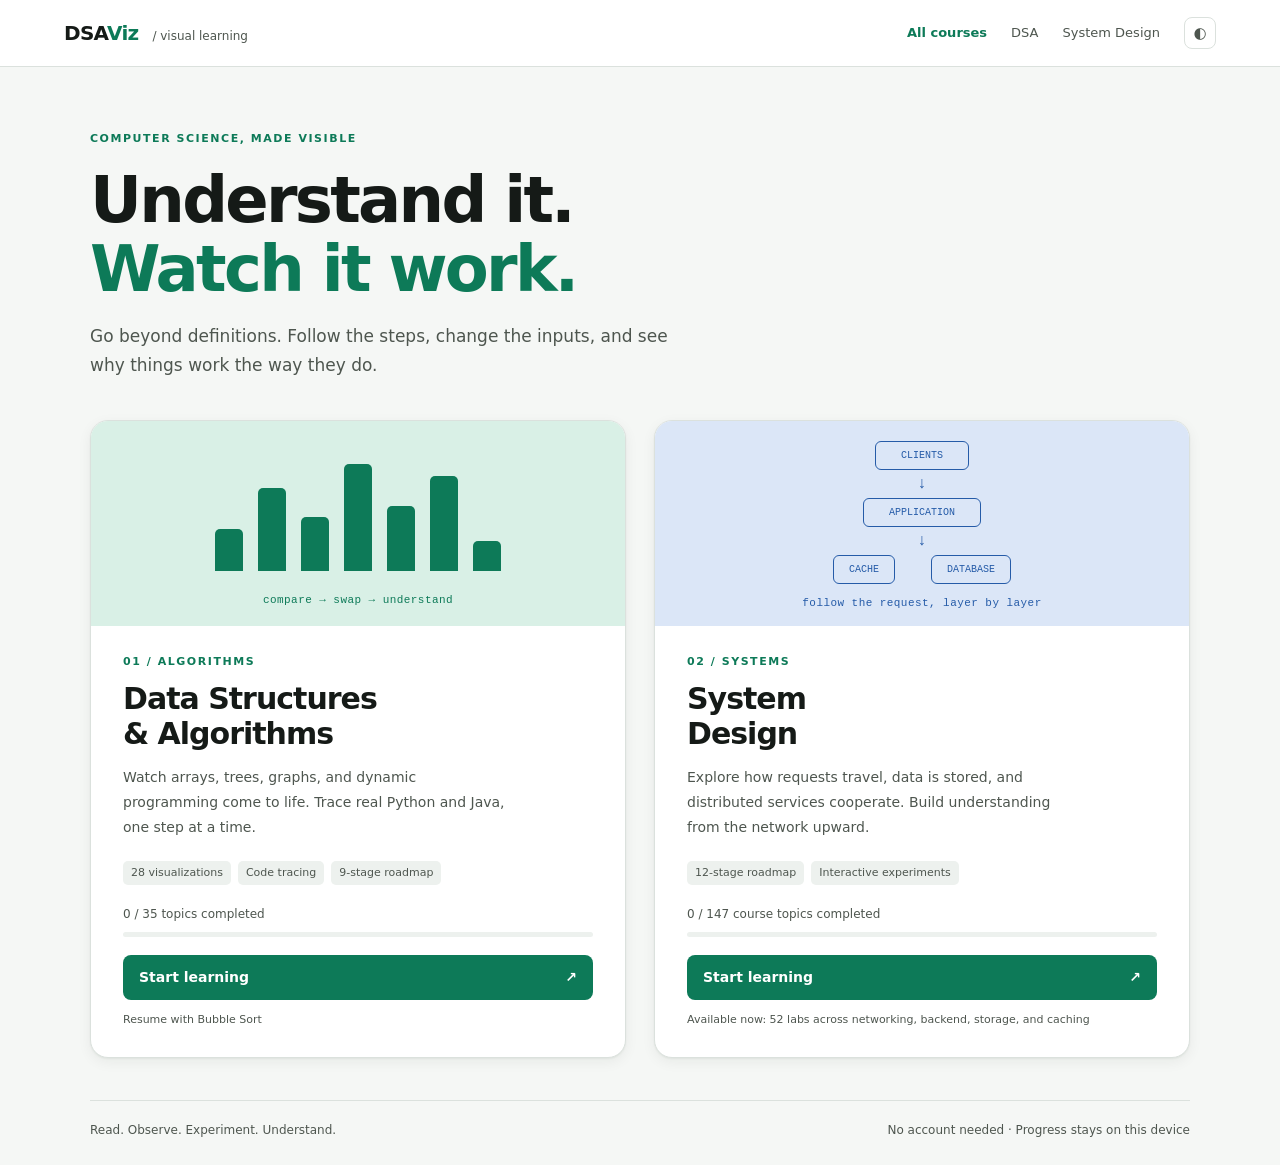
==== commit 51988fc7: "Add interactive Stage 4 caching lessons and live experiments" ====
--- a/index.html
+++ b/index.html
@@ -600,6 +600,8 @@
 @media(prefers-reduced-motion:reduce){.algorithm-art i,.network-art b{animation:none!important}}
 
 /* A focused experiment workspace, with the roadmap tucked away until requested. */
+.cache-command{font-family:var(--mono);font-size:12px;fill:var(--fg)}
+.cache-session-actions{display:grid;gap:8px;padding:13px;border:1px solid var(--line);border-radius:10px;background:var(--bg)}.cache-session-actions h3{margin:0;font-size:13px}.cache-session-actions p{margin:0;font-size:11px;line-height:1.7;color:var(--fg-2)}.cache-session-actions button{padding:9px 12px;background:var(--bg-2);color:var(--fg);border:1px solid var(--line);border-radius:6px;cursor:pointer;text-align:left;font-size:12px}.cache-session-actions button:disabled{opacity:.45;cursor:default}
 .storage-caption{font-size:10px;fill:var(--fg-2);letter-spacing:.3px}
 .storage-panel-bg{fill:var(--bg-2);stroke:var(--line)}
 .storage-heading{font-size:13px;font-weight:650;fill:var(--fg)}
@@ -8370,7 +8372,22 @@
     ['s3-file-storage','File storage',['s3-object-storage','s3-acid-properties']],
     ['s3-database-performance','Database performance',['s3-query-execution','s3-sharding','s2-connection-pooling']]
   ]],
-  ['Caching', [3], ['Why caching exists','Browser caching','Application caching','Database caching','Distributed caching','Cache-aside','Read-through and write-through','Write-behind','TTL','Cache eviction strategies','Cache invalidation','Cache consistency','Redis fundamentals','Cache failure scenarios']],
+  ['Caching', [3], [
+    ['s4-why-caching-exists','Why caching exists',['s3-database-performance']],
+    ['s4-browser-caching','Browser caching',['s4-why-caching-exists','http-semantics']],
+    ['s4-application-caching','Application caching',['s4-why-caching-exists','s2-stateless-and-stateful-architecture']],
+    ['s4-database-caching','Database caching',['s4-why-caching-exists','s3-query-execution']],
+    ['s4-distributed-caching','Distributed caching',['s4-application-caching','s3-replication']],
+    ['s4-cache-aside','Cache-aside',['s4-distributed-caching']],
+    ['s4-read-through-and-write-through','Read-through and write-through',['s4-cache-aside']],
+    ['s4-write-behind','Write-behind',['s4-read-through-and-write-through','s3-acid-properties']],
+    ['s4-ttl','TTL',['s4-cache-aside','s4-browser-caching']],
+    ['s4-cache-eviction-strategies','Cache eviction strategies',['s4-ttl']],
+    ['s4-cache-invalidation','Cache invalidation',['s4-cache-aside','s4-ttl']],
+    ['s4-cache-consistency','Cache consistency',['s4-cache-invalidation','s3-transaction-isolation']],
+    ['s4-redis-fundamentals','Redis fundamentals',['s4-ttl','s4-cache-eviction-strategies']],
+    ['s4-cache-failure-scenarios','Cache failure scenarios',['s4-cache-consistency','s4-redis-fundamentals']]
+  ]],
   ['Scalability and Load Balancing', [2,3,4], ['Scalability fundamentals','Vertical scaling','Horizontal scaling','Load balancing','Load balancing algorithms','Health checks','Session affinity','Autoscaling','Traffic spikes','Bottlenecks','Capacity planning','Content delivery networks']],
   ['Distributed Systems', [3,5], ['Distributed architecture','Consistency and availability','Network partitions','CAP theorem','Consistency models','Replication strategies','Quorums','Leader election','Consensus fundamentals','Distributed locks','Clock synchronization','Fault tolerance','Failure recovery']],
   ['Messaging and Asynchronous Systems', [2,6], ['Synchronous versus asynchronous communication','Message queues','Publish-subscribe','Message brokers','Event-driven architecture','Kafka fundamentals','Event ordering','Delivery guarantees','Retries','Dead-letter queues','Idempotency','Backpressure']],
@@ -8721,6 +8738,7 @@
 /* Pure, deterministic frame builders. Times are illustrative, never benchmarks. */
 const SD_SIM = {
  build(id, o){
+  if(id.startsWith('s4-'))return SDCacheSim.build(id,o);
   if(id.startsWith('s3-'))return SDStorageSim.build(id,o);
   if(id.startsWith('s2-'))return SDBackendSim.build(id,o);
   const nodes = [], frames = [];
@@ -9214,6 +9232,7 @@
  },
  links(id){return ({dns:[['browser','os'],['os','resolver'],['resolver','root'],['resolver','tld'],['resolver','auth']],internet:[['client','gateway'],['gateway','isp'],['isp','transit'],['transit','edge'],['edge','server'],['isp','alternate'],['alternate','backup'],['backup','edge']],'ip-ports':[['client','host'],['host','https'],['host','closed']],'client-server':[['client','server']],'tcp-udp':[['sender','network'],['network','receiver']],tls:[['browser','server']],'http-lifecycle':[['browser','app'],['app','store']],'http-semantics':[['client','api'],['api','store']],'http-versions':[['client','server'],['server','a'],['server','b'],['server','c']],websockets:[['browser','server']],'browser-server':[['browser','dns'],['browser','server'],['browser','parser'],['parser','paint']]})[id]||[];},
  render(id,simulation,i,progress=1,options={},small=false){
+  if(id.startsWith('s4-'))return SDCacheScene.render(id,simulation,i,progress,options,small);
   if(id.startsWith('s3-'))return SDStorageScene.render(id,simulation,i,progress,options,small);
   if(id.startsWith('s2-'))return SDBackendScene.render(id,simulation,i,progress,options,small);
   const f=simulation.frames[i],s=this.state(simulation.frames,i,progress);
@@ -9858,9 +9877,314 @@
  }
 };
 
+/* Each entry owns its explanation and experiment; caching policy is not a decorative toggle. */
+const SD_CACHE_CONTENT={
+ 'why-caching-exists':{
+  hook:'Do the expensive work once.',caption:'Repeat a request and watch which source operations disappear.',
+  intro:['A repeated book lookup can ask the same source for the same representation again and again. A cache retains a reusable copy so later requests can avoid selected work. The motivation is latency and resource use, not the belief that another box automatically makes an architecture better.'],
+  fundamentals:['A hit finds an eligible stored value; a miss cannot use an entry and needs another path. The source of truth owns the authoritative fact. A cache usually stores a copy with a key and a reuse policy. Hit ratio describes lookups, while source-read count describes downstream work; disabling cache creates no cache lookups rather than a stream of misses.'],
+  deep:['Caching is valuable when repeated accesses reuse work and the reuse policy meets correctness requirements. It can retain representations, computed results, or storage pages, which avoid different work. A fresh-looking copy can still be older than the source. Keys must include the dimensions that affect the result, such as tenant, locale, and relevant authorization context; an incomplete key can return another caller’s representation.','Caches add lookup overhead, memory use, invalidation obligations, and failure paths. A low-reuse workload may cost more with caching, and a cache outage can suddenly shift load to the source. This model repeats one small public book value with illustrative times. It does not establish a production latency distribution or imply that every private response can safely be shared.'],
+  working:['Read the key before any copy exists.','Fetch source v1 and retain it under the selected TTL.','Repeat the request and compare hit count with source reads.','Disable reuse and observe repeated source work without inventing cache misses.'],
+  usage:['A public catalog description can often be reused under a documented freshness policy. A checkout reservation still needs an authoritative update path.','Measure repeated access, avoided work, hit ratio, and correctness together; a high hit ratio is not evidence that the returned values meet the application’s promise.'],
+  summary:['A cache reuses selected work.','A copy and the source of truth remain separate.','Correct reuse needs a complete key and a freshness policy.'],check:['Does a high hit ratio prove every response is current?','No. The cache can repeatedly hit an older copy. The metric measures eligible lookup success, not agreement with the latest source.'],
+  controls:[['requests','Repeated requests',1,4,3],['enabled','Enable cached reuse','checkbox',true],['latency','Source read (model ms)',20,200,90]],presets:[['Cold then warm',{requests:3,enabled:true}],['Always source',{requests:3,enabled:false}]],
+  glossary:{Hit:'A lookup satisfied by an eligible stored entry.',Miss:'A lookup without an eligible reusable entry.','Source of truth':'The authoritative owner of a fact.'},sources:[['Azure cache-aside pattern','https://learn.microsoft.com/en-us/azure/architecture/patterns/cache-aside']]
+ },
+ 'browser-caching':{
+  hook:'No network, validation, or a new body?',caption:'Inspect freshness, ETags, 304 responses, and storage policy separately.',
+  intro:['Reloading an image does not always transfer its bytes again. An HTTP cache can reuse a fresh response or ask the origin whether an old representation remains valid. Those are different paths, and neither can be understood from a generic browser-to-server arrow.'],
+  fundamentals:['Cache-Control defines reuse rules. max-age permits freshness for a stated duration under HTTP age calculation. no-cache allows storage but requires validation before reuse; no-store tells caches not to store the response. An ETag is an opaque validator. If-None-Match sends it for comparison, and 304 permits reuse of a stored representation without resending its full body.'],
+  deep:['Freshness is not a promise that the origin has not changed. A browser can reuse a fresh body without asking, so an unseen update can remain unseen until policy requires a network path. Validation can save payload bytes while still adding round-trip work. Real age calculations include Date, Age, and resident time; the lab deliberately uses a simple model clock for one browser cache.','Shared caches require additional care with private data, Authorization, Vary, and request dimensions. private limits shared-cache storage but is not encryption. no-store is not a complete security cleanup mechanism and does not guarantee removal of previously stored responses. The lab models a public image, a single strong-looking fake ETag, and one conditional request, not every HTTP caching rule or service worker behavior.'],
+  working:['Receive body v1 and its caching policy.','Advance model age and optionally change the origin.','Reuse a fresh body locally or perform the required validation.','Compare network-request count with full-body transfers for 304 and 200 outcomes.'],
+  usage:['Versioned static assets can use long-lived reuse when a changed asset gets a new URL. Personalized pages need explicit private and storage rules.','Treat a 304 as useful network work, not an absence of a request. Later CDN lessons add a shared cache boundary with its own key and age behavior.'],
+  summary:['Fresh reuse and validation are distinct paths.','no-cache and no-store mean different things.','304 saves the full-body transfer, not the round trip.'],check:['Can no-cache still store a response?','Yes. It requires validation before reuse. no-store is the policy prohibiting storage for this modeled response.'],
+  controls:[['policy','Cache-Control policy','select',['max-age','no-cache','no-store'],'max-age'],['maxAge','Fresh lifetime (seconds)',10,90,30],['age','Next request age (seconds)',0,120,10],['changed','Origin changed to v2','checkbox',false]],presets:[['Fresh local reuse',{policy:'max-age',age:10,changed:true}],['Validate unchanged',{policy:'no-cache',age:10,changed:false}],['Changed validator',{policy:'no-cache',age:10,changed:true}],['Do not store',{policy:'no-store',age:10}]],
+  glossary:{ETag:'An opaque representation validator.',Validation:'Checking whether a stored response can be reused.',Freshness:'Eligibility to reuse without required origin validation under the policy.'},sources:[['MDN HTTP caching','https://developer.mozilla.org/en-US/docs/Web/HTTP/Guides/Caching'],['HTTP caching RFC 9111','https://www.rfc-editor.org/rfc/rfc9111.html']]
+ },
+ 'application-caching':{
+  hook:'The next worker may remember something else.',caption:'Compare process-local copies with a shared cache boundary.',
+  intro:['Application code can retain a calculated value or fetched record inside its own process. That can avoid a remote lookup, but another worker has separate memory. Restart and replica routing therefore change which copy is available.'],
+  fundamentals:['A process-local cache belongs to one worker. A shared cache is an external dependency reachable by several workers. Neither automatically updates when source data changes. The lab loads a copy on A, changes the source, and reads through B; warming B creates another independently retained local value.'],
+  deep:['Local reuse can have low access overhead and avoid a separate cache service, but it duplicates memory and complicates coordinated invalidation. Invalidating A does not remove B’s independent copy. Keys, capacity limits, expiry, and concurrent-load handling still need design. A process restart normally loses local entries, which is harmless only if they are reconstructible copies rather than indispensable authoritative state.','Shared caches reduce some duplication but add network latency and an availability boundary. Combining local and shared layers creates more freshness paths, not a magically current result. The lab uses two workers and a single public key without restart scheduling or broadcasting. It isolates state placement; it does not implement a multi-level cache coherence protocol or claim every local cache needs external infrastructure.'],
+  working:['Warm A and optionally warm B with v1.','Change the authoritative source to v2.','Invalidate the copy known to A if selected.','Read on B and distinguish independent local state from the shared entry.'],
+  usage:['A worker can memoize a small immutable configuration or public lookup under an explicit lifetime. Mutable user-specific results require complete keys and update rules.','Keep local-cache memory bounded and monitor misses after replacement or restart. Plan source capacity for cold starts rather than assuming every new worker arrives warm.'],
+  summary:['Worker memory is not automatically shared.','Local invalidation affects only the copies it reaches.','Reconstructible cached state differs from authoritative state.'],check:['Does removing A’s local entry remove B’s warm copy?','No. Those are independent process-local values unless a separate coordination mechanism updates B.'],
+  controls:[['location','Cache location','select',['local','shared'],'local'],['warmB','Warm B before source update','checkbox',false],['invalidate','Invalidate A’s known entry','checkbox',false]],presets:[['B starts cold',{location:'local',warmB:false,invalidate:false}],['B retains old copy',{location:'local',warmB:true,invalidate:true}],['Shared removal',{location:'shared',invalidate:true}]],
+  glossary:{'Local cache':'Reusable data retained inside an individual process.','Cold start':'Beginning work without populated reusable state.',Memoization:'Retaining a function result for compatible future inputs.'},sources:[['Azure cache-aside considerations','https://learn.microsoft.com/en-us/azure/architecture/patterns/cache-aside']]
+ },
+ 'database-caching':{
+  hook:'A cached page is not a cached query result.',caption:'Run the query again while its data page stays resident.',
+  intro:['A database can avoid storage reads without skipping the query. Buffer pools retain pages used by the execution engine. This is a different layer from an application cache returning a previously computed representation.'],
+  fundamentals:['A database page groups stored records or index data. A buffer hit finds the requested page resident in memory. The executor still applies visibility rules and predicates to those bytes. The lab tracks query executions and modeled storage reads separately; its database actor also represents the underlying storage path for this simplified scene.'],
+  deep:['Page residency affects I/O, but transactions can require readers to consider different visible versions. Reusing page bytes is not permission to return another transaction’s stale SQL result. Database engines have replacement, pinning, dirty-page flushing, and synchronization policies; an application-result TTL is not a substitute for those rules. OS page caches can provide another layer outside the database buffer pool.','A warm query can still be slow because it sorts, joins, waits on locks, or returns a large result. Query-result caches, when a product provides them, need their own dependency and invalidation semantics. This experiment uses one repeated page and one simple predicate. It deliberately does not reproduce PostgreSQL’s buffer replacement policy, storage concurrency, or every available database cache feature.'],
+  working:['Execute the first query and request its page.','Perform a modeled cold storage read.','Execute later queries and reuse the resident page.','Disable residency and compare unchanged execution count with increased storage reads.'],
+  usage:['A frequently used index and table working set can remain resident while the database executes many requests. A large export may displace useful pages or use specialized access behavior.','Inspect buffer and query observations together. Stage 3’s access-path experiment explains why saving physical reads does not remove logical row evaluation.'],
+  summary:['Page caching avoids selected storage work.','Queries still execute on resident pages.','Result caches and buffer pools have different semantics.'],check:['Three warm SELECTs access one page. Must the executor run only once?','No. Each SELECT executes. The model reduces storage reads to one while retaining three query executions.'],
+  controls:[['requests','Query executions',1,4,3],['enabled','Retain page in buffer pool','checkbox',true],['latency','Cold storage read (model ms)',20,200,90]],presets:[['Resident working page',{requests:3,enabled:true}],['Cold each time',{requests:3,enabled:false}]],
+  glossary:{'Buffer hit':'A requested database page found in memory.',Visibility:'The transaction rules determining readable versions.','Result cache':'Retained output of a query, rather than just its storage pages.'},sources:[['PostgreSQL EXPLAIN buffer observations','https://www.postgresql.org/docs/current/using-explain.html']]
+ },
+ 'distributed-caching':{
+  hook:'Shared does not mean current.',caption:'Two workers can reach one cache—and one older copy.',
+  intro:['Several application workers can use an external cache service to share reusable values. This can reduce repeated source loads, but shared access does not mean the value is the newest authoritative one. Freshness still needs an update policy.'],
+  fundamentals:['A distributed cache is accessed across process or network boundaries and may partition or replicate its own data. The lab intentionally models one shared cache endpoint, not a full cluster. Workers use the same key; after a source update, their next eligible lookup can still return v1 unless the entry is removed or updated.'],
+  deep:['A cache cluster needs documented routing, failover, replication, eviction, and consistency behavior. A timeout can mean uncertain command completion, and a replica read may introduce additional lag. Shared storage solves process-local access differences but does not eliminate version races. Tenant and representation dimensions must remain in the key even when one service handles all workers.','An external cache becomes a dependency with network cost and outage behavior. It should not silently become the sole holder of critical writes unless that durability role is deliberately designed. This diagram shows two workers and one shared entry to isolate reuse and invalidation. It does not simulate Redis Cluster slot migration or claim that every distributed cache is strongly consistent, durable, or automatically available.'],
+  working:['Populate the shared value as v1.','Commit source v2 independently.','Optionally remove the shared copy after the write.','Read through B and compare stale shared reuse with a refreshed miss path.'],
+  usage:['A horizontally scaled public catalog can share repeated representations across workers. Checkout policies still need authoritative data paths for invariants.','Choose a fallback policy and budget source capacity for cache loss. A shared endpoint can multiply usefulness and the impact of mistakes, especially incomplete keys or broad invalidations.'],
+  summary:['Shared reuse is a placement property.','Freshness depends on a separate policy.','The cache service adds a network failure boundary.'],check:['Can two healthy workers agree on the same stale value?','Yes. Both can hit the same shared v1 entry after the source moves to v2. Agreement among copies does not prove source freshness.'],
+  controls:[['invalidate','Remove shared entry after source write','checkbox',false]],presets:[['Shared but older',{invalidate:false}],['Shared invalidation',{invalidate:true}]],
+  glossary:{'Shared entry':'A stored value reachable by several workers.','Cache cluster':'Cache nodes coordinated for placement or availability.',Freshness:'How a returned copy relates to required source updates.'},sources:[['Azure cache-aside pattern','https://learn.microsoft.com/en-us/azure/architecture/patterns/cache-aside'],['Redis cluster specification','https://redis.io/docs/latest/operate/oss_and_stack/reference/cluster-spec/']]
+ },
+ 'cache-aside':{
+  hook:'The application owns the miss path.',caption:'Follow lookup, source fetch, fill, and later reuse.',
+  intro:['A cache-aside application checks for a reusable copy and explicitly fetches from the source when it misses. The cache does not know how to load the value on its own. This division of responsibility matters when work fails or requests race.'],
+  fundamentals:['The common read sequence is lookup, miss, source load, cache fill, and response. A write policy often commits the source and removes the related cached entry. Filling the cache is a separate action from returning an authoritative read; it should be clear whether a fill error fails an otherwise successful operation.'],
+  deep:['Two readers can miss together and both load the same source value unless requests are coalesced. A reader can also load an older value, pause, and fill it after a writer commits and invalidates, recreating stale data. Choosing source-then-delete avoids some simpler write-ordering hazards but does not eliminate every concurrent refill race; the invalidation lesson demonstrates that counterexample.','Define TTLs, key granularity, fill failure behavior, invalidation delivery, and fallback before relying on the pattern. A TTL bounds this stored entry’s eligibility but is not a universal latest-read guarantee. This serial read lab isolates cache-aside responsibility and its ledger supports explicit subsequent operations. It is not a coherent cache protocol or an assurance that repeating a database read is always safe or cheap.'],
+  working:['Ask the cache for book:atlas.','On a miss, let the application fetch the source.','Let the application store the copy and return the value.','Repeat, change source state, or remove the entry and observe the next path.'],
+  usage:['A catalog handler can load a reconstructible description on demand. It should avoid storing mutable permission-dependent results under a public shared key.','Cache-aside is often easy to add around an existing source interface, but its coordination responsibilities remain in the application rather than disappearing into the cache box.'],
+  summary:['The application owns loading and fill.','Source writes and copy removal are distinct.','Concurrent readers can create duplicate loads or late fills.'],check:['Does an ordinary cache-aside cache fetch from the database by itself?','No. The application handles the miss and writes the reusable copy. Read-through assigns that loading responsibility to a configured facade or loader.'],
+  controls:[['requests','Read requests',1,4,2],['ttl','Copy lifetime (seconds)',5,60,30],['invalidate','Invalidate after live source writes','checkbox',true]],presets:[['Miss then hit',{requests:2,ttl:30,invalidate:true}],['Single cold request',{requests:1,ttl:30,invalidate:true}]],
+  glossary:{'Cache-aside':'Application-managed lookup, source loading, and fill.',Fill:'Storing a fetched value for later reuse.',Coalescing:'Sharing one in-flight load among compatible callers.'},sources:[['Azure cache-aside','https://learn.microsoft.com/en-us/azure/architecture/patterns/cache-aside']]
+ },
+ 'read-through-and-write-through':{
+  hook:'Who loads? Who acknowledges the write?',caption:'Open the cache facade’s loader and synchronous persistence boundary.',
+  intro:['An application can ask a configured cache facade to load missing values rather than implement the miss path itself. Write-through can likewise coordinate source persistence before reporting write success. These are responsibilities, not automatic features of every key-value cache.'],
+  fundamentals:['Read-through assigns miss loading to a facade or loader. Write-through updates the backing source as part of the acknowledged write path. Cache-aside instead asks application code to coordinate loading and filling. The lab shows a specific serialized facade policy and keeps its success acknowledgement separate from accepting a command.'],
+  deep:['A write-through path needs documented ordering and failure behavior. If the source succeeds but a cache update fails, the system must decide how to invalidate, report uncertainty, or recover without leaving an apparently authoritative old copy. A cache and remote database are not automatically one atomic transaction because a library exposes a convenient interface.','Synchronous persistence adds waiting time and can reduce acknowledged-write risk under a defined policy, but it does not guarantee every concurrent read is newest. Loader stampedes, bypassing writers, version races, and facade outages remain concerns. This lab models source failure before persistence and keeps the old value on rejection. It deliberately does not claim to solve failures between a successful source commit and a failed cache update.'],
+  working:['Ask the facade for an initially absent key.','Invoke its configured loader and store source v1.','Send write-through v2 and wait for persistence.','Compare successful source and copy updates with a rejected persistence failure.'],
+  usage:['A controlled data-access layer can centralize loading and write policy for callers that consistently use it. Writers bypassing that layer still need coordination.','Document which failures return success, failure, or uncertainty. A single write method name does not establish an atomic boundary across separate services.'],
+  summary:['Read-through owns loading at the facade.','Write-through includes persistence before success.','Cross-service atomicity needs more than an interface name.'],check:['Is storing v2 in memory sufficient for this write-through success response?','No. This facade waits for its backing-source operation and cache update before acknowledging success.'],
+  controls:[['fail','Fail backing persistence','checkbox',false],['latency','Source operation (model ms)',20,200,90]],presets:[['Write accepted',{fail:false}],['Backing write rejected',{fail:true}]],
+  glossary:{Facade:'A boundary presenting a coordinated interface.',Loader:'Code supplying a missing cached value.','Write-through':'A write policy including backing persistence before success.'},sources:[['Oracle Coherence source-caching patterns','https://docs.oracle.com/en/middleware/fusion-middleware/coherence/14.1.2/develop-applications/caching-data-sources.html']]
+ },
+ 'write-behind':{
+  hook:'Success now. Persistence later.',caption:'Inspect the pending write queue before crashing its process.',
+  intro:['Some designs acknowledge a cached write before applying it to the backing source. This can shorten the caller’s wait and combine later writes, but it moves correctness obligations into a pending-work pipeline. The older source value is still real until that pipeline applies the change.'],
+  fundamentals:['Write-behind, also called write-back in some contexts, defers source persistence. A pending queue owns accepted but unapplied changes. A volatile queue disappears with its process; a durable queue can retain work under specified storage and failure assumptions. Early acknowledgement is not the same event as backing-store completion.'],
+  deep:['Accepted writes need ordering, deduplication, retry, backpressure, and recovery rules. Combining writes can be safe for some replacement values but wrong for operations where every increment or transition matters. Losing a volatile queue after early success can lose acknowledged data even while the old source remains intact. A durable queue must itself provide the promised persistence and replay semantics.','Deferred work can fail after the original request ends, so monitoring must detect stalled or repeatedly rejected updates and expose an operational recovery path. Readers consulting the source may see older data until flush. This experiment contains one versioned update, an optional process crash, and a simplified durable-queue assumption. It does not reproduce a production broker or assert atomicity between cache acceptance and queue persistence.'],
+  working:['Accept cache v2 and retain a pending update.','Acknowledge before changing source v1.','Crash the cache process and inspect whether pending work survives.','Flush retained work or leave it unapplied and compare the persistent source.'],
+  usage:['A carefully defined high-volume derived-data pipeline may tolerate delayed persistence and benefit from coalescing. A critical ledger should not casually adopt volatile write-behind for accepted facts.','State the durability role explicitly. If the cache is holding the only accepted value, it is participating in authoritative storage responsibilities rather than merely saving a reconstructible read.'],
+  summary:['Acknowledgement and persistence have different times.','Pending accepted work needs a recovery policy.','Volatile write-behind can lose acknowledged changes.'],check:['After a volatile queue crash, can flushing an empty queue recover v2?','No. The accepted pending update was lost. The source still contains v1 unless another retained record can reconstruct the change.'],
+  controls:[['crash','Crash before flush','checkbox',false],['durable','Pending queue survives process crash','checkbox',false],['flush','Flush retained work','checkbox',true]],presets:[['Deferred success',{crash:false,durable:false,flush:true}],['Acknowledged loss',{crash:true,durable:false,flush:true}],['Retained pending work',{crash:true,durable:true,flush:true}]],
+  glossary:{'Write-behind':'Acknowledging before later backing persistence.','Pending work':'Accepted updates not yet applied to the source.',Backpressure:'Restraining incoming work when processing cannot keep up.'},sources:[['Oracle Coherence deferred persistence','https://docs.oracle.com/en/middleware/fusion-middleware/coherence/14.1.2/develop-applications/caching-data-sources.html']]
+ },
+ 'ttl':{
+  hook:'The clock expires eligibility—not truth.',caption:'Advance time explicitly and distinguish a valid old copy from an expired entry.',
+  intro:['A cache cannot usually keep every copied value forever. A time to live defines how long an entry remains eligible under a policy. Expiry encourages later refresh, but it does not make the copy track every source change in between.'],
+  fundamentals:['TTL is a remaining lifetime or insertion-relative expiry policy, depending on the interface. Our copy expires at insertion time plus the selected seconds. Reads do not refresh that deadline. The ledger can show an expired stored value before a lookup removes it; physical reclamation and eligibility are separate concepts.'],
+  deep:['A TTL can bound reuse of a particular copy but is not by itself a strict maximum lag from every source commit. Delayed fills can install old values later, and source replicas can return stale values. Different systems reset TTL on writes, expose explicit persistence operations, or support sliding policies; none should be assumed without checking the interface.','Short lifetimes increase refresh load, while long ones permit longer stale reuse. Identical expiry times can concentrate misses into a burst, so jitter and refresh coordination may help. Negative entries need carefully chosen lifetimes too. This lab uses one key, insertion-relative expiry, and explicit model-clock changes; it does not simulate Redis’s full active-expiry scheduler or real wall-clock drift.'],
+  working:['Insert a copy and record its expiry.','Advance between repeated requests.','Reuse before expiry and reload at or after the deadline.','Change source data during a live session and compare eligibility with source agreement.'],
+  usage:['A public catalog description may accept bounded reuse under a freshness requirement. Security revocation or inventory reservation needs more specific correctness mechanisms than a casually selected TTL.','Tune lifetime against observed reuse and tolerated staleness, and account for the source load created when many entries expire together.'],
+  summary:['TTL controls entry eligibility.','Expiry and physical deletion can be separate.','TTL alone does not prove latest-source consistency.'],check:['If an entry has five seconds left, must it equal the newest source version?','No. It can remain eligible while the source changes independently. The live source-write action demonstrates that distinction.'],
+  controls:[['ttl','Entry lifetime (seconds)',5,60,30],['interval','Between requests (seconds)',5,40,15],['requests','Read requests',1,4,3]],presets:[['Hit before deadline',{ttl:30,interval:10,requests:3}],['Expire at boundary',{ttl:30,interval:15,requests:3}],['Frequent reload',{ttl:5,interval:15,requests:3}]],
+  glossary:{TTL:'A policy-defined remaining entry lifetime.',Expiry:'The point after which this entry cannot satisfy reuse.',Jitter:'Varying timings to avoid synchronized events.'},sources:[['Redis EXPIRE','https://redis.io/docs/latest/commands/expire/']]
+ },
+ 'cache-eviction-strategies':{
+  hook:'Full cache. Which value leaves?',caption:'Replay a workload and inspect recency, frequency, and admission.',
+  intro:['Even entries that have not expired may need removal when memory is full. An eviction strategy chooses which values to sacrifice so later work can enter. That decision depends on workload behavior, not merely on the number of stored keys.'],
+  fundamentals:['LRU removes the least recently used entry. LFU favors keeping more frequently used entries. FIFO removes the oldest admitted entry regardless of later reads. Expiry removes time-ineligible entries; eviction addresses capacity pressure. The lab gives equal-sized values a key-count capacity and exact policy bookkeeping.'],
+  deep:['Real entry sizes vary, and storing a key uses metadata as well as value bytes. Admission can matter as much as eviction: a large one-time scan may displace useful hot data. LFU needs aging or another adaptation rule when popularity changes; pure lifetime counts can retain a formerly hot entry too long. The deterministic trace allows ties to be inspected rather than hidden behind randomness.','Redis uses approximated sampling-based policies for LRU and LFU rather than this exact tiny implementation; its memory configuration and eligible-key policies also matter. noeviction rejects selected writes instead of inventing infinite space. This lesson compares exact LRU, LFU with recency tie-breaking, and FIFO for six accesses. It is not a performance ranking of Redis policies or a realistic allocator simulation.'],
+  working:['Replay the chosen six-key access sequence.','Update recency and frequency on hits.','When a miss meets a full cache, select the policy’s victim.','Load the requested value and compare final residents, hits, and source reads.'],
+  usage:['A public lookup workload with a recurring hot set behaves differently from a one-time report scanning many keys. Select policies and admission around representative access traces.','Monitor both evictions and expirations. A low hit ratio can arise from a poor key, too little memory, a short TTL, or low inherent reuse; changing eviction alone may not solve it.'],
+  summary:['Capacity eviction differs from expiry.','Recency, frequency, and insertion age are different signals.','Exact teaching policies differ from real approximations.'],check:['Does reading a FIFO entry move it to the back of the insertion order?','No in this exact FIFO model. LRU updates recency; FIFO keeps the original admission order.'],
+  controls:[['policy','Exact teaching policy','select',['LRU','LFU','FIFO'],'LRU'],['capacity','Equal-size entry slots',2,4,3],['sequence','Access workload','select',['hot','scan'],'hot']],presets:[['Recency policy',{policy:'LRU',capacity:3,sequence:'hot'}],['Frequency policy',{policy:'LFU',capacity:3,sequence:'hot'}],['Insertion order',{policy:'FIFO',capacity:3,sequence:'hot'}]],
+  glossary:{LRU:'Least recently used eviction.',LFU:'Least frequently used eviction.',FIFO:'First-in, first-out removal by admission age.'},sources:[['Redis eviction policies and approximations','https://redis.io/docs/latest/develop/reference/eviction/']]
+ },
+ 'cache-invalidation':{
+  hook:'Delete the copy. A late reader puts it back.',caption:'Interleave a miss loader and writer to expose a refill race.',
+  intro:['Removing a cached value after a source write seems straightforward. But a reader may already have fetched the old source value and publish it after the deletion. A real invalidation design must consider work in flight, not just the current cache contents.'],
+  fundamentals:['Invalidation makes a copy ineligible, commonly by deleting or changing its key. A late fill is a load result published after intervening updates. Our schedule loads v1, commits v2, optionally deletes the key, and then lets the old reader try to cache its result.'],
+  deep:['Source-then-delete can address some simple ordering problems, but it does not eliminate this concurrent refill schedule. Deleting before writing introduces another obvious gap where readers can refill from the old source. Delayed deletion or events can reduce specific risks, yet need failure and timing analysis instead of being described as universal coherence.','A conceptual generation guard rejects a fill started under an older generation. Production correctness requires a coordinated token protocol across checking, publishing, writes, and readers; merely comparing a number once is not enough if a write can race afterward. Versioned keys and reliable change streams are other tools with their own costs. This deterministic schedule illustrates one race and one abstract guard, not a complete linearizable cache implementation.'],
+  working:['Start a miss reader and retain its fetched v1 in flight.','Commit source v2.','Delete the cached entry if selected.','Allow or reject the late fill, then read and inspect the actual returned version.'],
+  usage:['A mutable catalog can see this race when slow source reads overlap editorial updates. A stale title may be tolerable; a stale permission decision can be dangerous.','Choose invalidation granularity and freshness promises explicitly. The cache-consistency lesson connects those update protocols to what callers may observe.'],
+  summary:['Invalidation does not cancel in-flight loads.','Write ordering needs concurrency analysis.','A guard must be coordinated to establish its promised guarantee.'],check:['Why can source-then-delete still leave v1 after source v2 commits?','An earlier reader fetched v1 before the write, then fills the cache after the deletion. The deletion cannot erase a value that has not yet been published.'],
+  controls:[['invalidate','Delete after source commit','checkbox',true],['guard','Conceptual generation guard','checkbox',false],['ttl','Filled copy lifetime (seconds)',5,60,30]],presets:[['Late refill race',{invalidate:true,guard:false}],['No deletion',{invalidate:false,guard:false}],['Reject older generation',{invalidate:true,guard:true}]],
+  glossary:{Invalidation:'Making a cached copy ineligible.',Generation:'A token identifying an update epoch.','Late fill':'Publishing an earlier load result after a newer write.'},sources:[['Azure cache-aside consistency considerations','https://learn.microsoft.com/en-us/azure/architecture/patterns/cache-aside']]
+ },
+ 'cache-consistency':{
+  hook:'Which version does this reader observe?',caption:'Separate source commit, copy validity, and a completed response.',
+  intro:['A cache is a second place from which callers can observe data. The application needs a clear promise about those observations: latest value, session read-after-write, bounded reuse, or an explicitly eventual projection. Without that promise, “consistent cache” is too vague to assess.'],
+  fundamentals:['A source commit changes authoritative state. A cached value can remain eligible yet older. Read-after-write is a session-level expectation that a later read reflects that session’s accepted write under defined conditions. The late-fill schedule here shows why a source commit and key deletion do not automatically establish that expectation.'],
+  deep:['Consistency depends on the complete read and write protocol, including writers that bypass the cache, replicas used for fills, and failures delivering invalidations. Routing to the source, version-aware reads, generation barriers, or explicit wait conditions can address particular promises with different latency and availability costs. A single TTL knob cannot stand in for all those mechanisms.','The generation guard is an abstract coordinated policy that rejects this older fill; it is not a production recipe proving all races safe. A stale value already returned remains an observation even if the cache later converges. This lab keeps returned versions in its ledger so convergence is not mistaken for retroactive correctness. It does not model every consistency level or a complete multi-node cache protocol.'],
+  working:['Capture an older source value during a miss load.','Commit a newer source value.','Apply deletion and the optional guarded-fill policy.','Read the cache path and compare the returned version with the source, preserving earlier observations.'],
+  usage:['A public description can often tolerate documented stale reuse, while account revocation or a purchase invariant needs a stronger path. Different endpoints can have different promises.','Describe the user-visible guarantee before choosing a cache topology. Shared storage, replication, and fast responses are not themselves a definition of consistency.'],
+  summary:['State the observation guarantee.','TTL-valid can still mean source-stale.','Later convergence does not fix an earlier returned response.'],check:['After the cache catches up, was a previously returned v1 actually v2?','No. That caller observed v1 at that time. Refresh changes future reads, not the content of an already-completed response.'],
+  controls:[['invalidate','Invalidate after write','checkbox',true],['guard','Coordinated generation model','checkbox',false]],presets:[['Older observation',{invalidate:true,guard:false}],['Guarded fresh reload',{invalidate:true,guard:true}]],
+  glossary:{'Read-after-write':'A defined promise for reads following a caller’s accepted write.',Convergence:'Copies moving toward the same state over time.','Stale observation':'A returned value older than the required source state.'},sources:[['Azure cache-aside consistency','https://learn.microsoft.com/en-us/azure/architecture/patterns/cache-aside']]
+ },
+ 'redis-fundamentals':{
+  hook:'A command changes value—not every property.',caption:'Run SET with expiry, atomic INCR, and a later GET.',
+  intro:['Redis exposes commands over typed values addressed by keys. It can serve caching roles, but its command semantics need to be understood before building policies around them. A key’s value, lifetime, persistence, and replication are separate concerns.'],
+  fundamentals:['This command lab uses a string containing an integer. SET with EX assigns a value and expiry together. INCR atomically changes a valid numeric string and preserves an existing TTL. GET returns a string value or nil when the key is absent; nil is not the same as an empty string.'],
+  deep:['Other Redis data types include hashes, lists, sets, sorted sets, and streams, each with their own operations. Command atomicity does not make a sequence of separate client commands atomic as a whole. Transactions and scripts have documented execution properties and cluster restrictions; a read followed by a separate write can still race with other clients.','Persistence and replication must be configured and understood rather than inferred from Redis storing data in memory. Expiry uses passive access checks and active work, while eviction handles memory pressure separately. The teaching clock has exact expiration boundaries and no real server or network. This lesson implements only the displayed SET, INCR, and GET schedule and does not pretend to provide a general Redis interpreter.'],
+  working:['SET the fake key to numeric string 1 with EX.','INCR its value to 2 without extending the existing lifetime.','Advance model time explicitly.','GET the value before or at expiry and inspect string-versus-nil behavior.'],
+  usage:['A cache can store a public representation with a lifetime, while a counter can use atomic increments. Whether the counter may be evicted or lost depends on its business meaning.','Avoid mixing indispensable facts with reconstructible cache entries under an indiscriminate eviction policy. Data role, command semantics, and durability need a consistent design.'],
+  summary:['Redis values have types and command semantics.','INCR does not renew this existing TTL.','Memory, expiry, eviction, and durability are separate.'],check:['Does INCR extend the deadline established by SET EX in this model?','No. It changes the numeric value while preserving the existing expiry, matching the referenced command semantics.'],
+  controls:[['ttl','SET EX lifetime (seconds)',5,60,30],['age','GET age (seconds)',0,90,10]],presets:[['GET numeric string',{ttl:30,age:10}],['GET after expiry',{ttl:30,age:30}]],
+  glossary:{INCR:'An atomic increment of a numeric string value.',nil:'A missing value response, distinct from an empty string.',EX:'A SET option specifying expiry in seconds.'},sources:[['Redis INCR','https://redis.io/docs/latest/commands/incr/'],['Redis EXPIRE','https://redis.io/docs/latest/commands/expire/'],['Redis SET','https://redis.io/docs/latest/commands/set/']]
+ },
+ 'cache-failure-scenarios':{
+  hook:'The cache fails. The database feels it.',caption:'Compare cold-load stampedes, coalescing, and outage fallback.',
+  intro:['A popular key can trigger many source requests when it is absent, expired, or inaccessible. The cache may have been hiding substantial load, so falling back to the database is not automatically safe. Failure policy is part of the architecture.'],
+  fundamentals:['A stampede is a concentration of duplicate loads for the same missing value. Request coalescing shares one in-flight load among compatible callers. A cache outage is an unavailable dependency, not a valid miss response. The application can reject, degrade, or use a bounded fallback path according to its requirements.'],
+  deep:['Coalescing needs a scope, key, timeout, error propagation, and cancellation policy. A single-process gate may still allow one duplicate load per worker, while a distributed coordination scheme adds its own failure cases. Backpressure, bounded source concurrency, jittered expiry, and controlled refresh can address different overload paths; none should be substituted for measuring the source’s safe capacity.','A fallback that sends every caller to an already-busy source can turn a cache incident into a wider outage. Failing closed preserves some resources but sacrifices availability. Serving stale can be appropriate only for endpoints whose correctness policy permits it. This experiment groups simultaneous callers to one public key and models exact coalescing; its source loads are counted, not a simulation of real concurrent latency or a production circuit breaker.'],
+  working:['Generate a group of simultaneous requests for one cold key.','Choose ordinary miss or cache unreachability.','Reject or fall back, optionally sharing a single source load.','Compare source-load count, rejected callers, and response availability.'],
+  usage:['A public catalog may safely degrade under cache loss, but an authorization result must not be guessed. Bound database concurrency before an outage forces a cold-source surge.','Monitor misses separately from cache errors, and test the chosen fallback against realistic source capacity. A healthy hit ratio yesterday is not an outage plan.'],
+  summary:['Outages differ from misses.','Coalescing reduces duplicate work for compatible callers.','Fallback needs bounded capacity and a correctness policy.'],check:['Six callers share one cold key. With the modeled coalescing enabled, how many source loads occur?','One, and the callers share its result. That exact grouping is a teaching assumption; a production multi-worker design needs an explicit coordination scope.'],
+  controls:[['requests','Concurrent callers',1,6,4],['outage','Cache unreachable','checkbox',false],['fallback','Allow source fallback','checkbox',true],['coalesce','Share one in-flight load','checkbox',false]],presets:[['Cold stampede',{requests:4,outage:false,fallback:true,coalesce:false}],['Coalesced load',{requests:4,outage:false,fallback:true,coalesce:true}],['Reject during outage',{requests:4,outage:true,fallback:false,coalesce:false}],['Bound duplicate fallback',{requests:4,outage:true,fallback:true,coalesce:true}]],
+  glossary:{Stampede:'Many duplicate source loads triggered by missing reusable data.',Fallback:'A chosen alternate behavior after a dependency problem.',Coalescing:'Sharing one in-flight operation among compatible requests.'},sources:[['Azure cache-aside availability considerations','https://learn.microsoft.com/en-us/azure/architecture/patterns/cache-aside']]
+ }
+};
+const SD_CACHE_EDGES={
+ 'why-caching-exists':['What should count as saved work?','Compare the same required representation and measure the operations avoided. A smaller response or rejected request is not a successful speedup of the original operation. Include lookup overhead, refresh work, and the source’s outage capacity when assessing reuse.'],
+ 'browser-caching':['Does an ETag reveal the body contents?','An ETag is opaque to the client. It can be computed from content or generated another way, but the client should compare and send it under the protocol rather than infer semantics from its spelling. Vary and cache keys determine which stored representation is eligible for validation.'],
+ 'application-caching':['What happens after a worker replacement?','The replacement has no inherited process-local copy in the ordinary deployment model. Reconstructing useful values creates a cold-load burst. Do not put the only copy of an accepted business fact in a cache whose normal replacement policy discards it.'],
+ 'database-caching':['What does a dirty cached page mean?','A dirty page contains modifications not yet written to its table-file location. Correct database recovery coordinates logging and page persistence; evicting or flushing it is not the same as discarding a reconstructible application result. Buffer replacement must respect pins and recovery ordering.'],
+ 'distributed-caching':['How does a client know which node owns a key?','A clustered product has a defined routing scheme or endpoint behavior. Redis Cluster uses hash-slot ownership and redirects, with documented migration and failure rules. The single shared endpoint here intentionally hides those details rather than treating a distributed label as a complete routing implementation.'],
+ 'cache-aside':['What if source loading succeeds but filling fails?','The application can often still return the authoritative read while reporting or observing the failed optimization. Its policy must say so explicitly. Repeated fill failures increase source work, and a future lookup remains cold; a successful read does not establish that the cache was populated.'],
+ 'read-through-and-write-through':['Can another writer bypass the facade?','It can unless the architecture enforces that boundary, and its source changes can leave the facade’s copy old. A centralized interface simplifies policy only for participants using it. External writers need reliable invalidation, change propagation, or another explicit freshness mechanism.'],
+ 'write-behind':['What if the source rejects a deferred update?','The original caller may already have success. Retained work needs retry, quarantine, or reconciliation, and a way to expose that the backing value is not converging. A pending queue is not useful durability if the accepted item can be silently discarded after a later validation error.'],
+ 'ttl':['Should failed lookups be cached too?','Negative caching can reduce repeated loads for an absent key, but a long negative lifetime can hide a newly created value. The meaning of not found, upstream failure, and denied access must remain distinct. This lab stores successful copies only and does not treat every error as a reusable absence.'],
+ 'cache-eviction-strategies':['Why might admission matter more than the victim rule?','A one-time scan can flood the cache with values unlikely to be reused. An admission policy can decide not to retain some fetched values instead of evicting the useful working set for every miss. The exact policies here always admit and make that simplification explicit.'],
+ 'cache-invalidation':['Why is a single token check insufficient?','A writer can race after the check and before publication. A safe generation design must coordinate the check, conditional fill, writer update, and reader behavior under its stated failure assumptions. The guard in this diagram is a logical protocol boundary, not an unprotected comparison followed by an ordinary SET.'],
+ 'cache-consistency':['Can an old source replica refill a new cache entry?','Yes, a fill can obtain an older value even after removing the previous copy. A freshness guarantee must cover the source-read path and its replica position as well as the cache. Renewing the lifetime of that old value does not make it the latest authoritative version.'],
+ 'redis-fundamentals':['Does ordinary SET preserve an existing TTL?','An ordinary overwriting SET removes the previous expiry unless the command specifies an expiry or uses an appropriate option such as KEEPTTL. INCR preserves it. The distinction matters when updating cached counters or representations, and should be checked against the exact command used.'],
+ 'cache-failure-scenarios':['What if the shared load itself fails?','All coalesced callers need a defined failure outcome, bounded waiting, and cleanup of the in-flight entry. Otherwise a stuck loader can block future requests indefinitely. Coalescing removes duplicate work; it does not make the chosen source load infallible.']
+};
+const SD_CACHE_PREDICTIONS={
+ 'why-caching-exists':[['Every repeated request loads the source','Later eligible hits avoid source reads'],1],
+ 'browser-caching':[['no-cache allows storage with validation','no-cache forbids all storage'],0],
+ 'application-caching':[['A’s removal clears every worker','B keeps its independent local copy'],1],
+ 'database-caching':[['Only the first SELECT executes','Every SELECT executes; page reads can decrease'],1],
+ 'distributed-caching':[['Shared reuse can return the same older value','Shared storage always means latest-source reads'],0],
+ 'cache-aside':[['The application loads an ordinary cache-aside miss','The cache autonomously queries the database'],0],
+ 'read-through-and-write-through':[['Memory acceptance alone is enough','This facade also waits for backing persistence'],1],
+ 'write-behind':[['Flushing cannot recreate lost queued work','An empty queue reconstructs the accepted update'],0],
+ 'ttl':[['TTL-valid may still be source-stale','A positive TTL proves the latest version'],0],
+ 'cache-eviction-strategies':[['FIFO keeps original insertion age','FIFO updates insertion age on every read'],0],
+ 'cache-invalidation':[['Deletion cancels every earlier source load','An earlier reader can fill after deletion'],1],
+ 'cache-consistency':[['Later refresh changes future observations','Later refresh rewrites already-returned responses'],0],
+ 'redis-fundamentals':[['INCR preserves the existing expiry','INCR renews the key’s TTL automatically'],0],
+ 'cache-failure-scenarios':[['One source load serves the modeled group','Coalescing still sends six independent loads'],0]
+};
+for(const [slug,c] of Object.entries(SD_CACHE_CONTENT)){
+ const id='s4-'+slug;SD_LESSONS[id]={...c,deep:[...c.deep,SD_CACHE_EDGES[slug][1]],objectives:[c.summary[0],c.summary[1]],experiment:c.caption};
+ const prediction=SD_CACHE_PREDICTIONS[slug];
+ SD_LABS[id]={...c,challenge:c.check[0],prediction:[c.check[0],prediction[0],prediction[1],c.check[1]],discoveries:[],nodes:{
+ client:['Caller observation','The caller sees the returned representation at a particular time. A cache entry’s eligibility, the source version, and a completed response are different facts; later refresh does not rewrite the earlier observation.'],
+ app:['Application policy','This actor owns the read or write policy shown in the trace. It chooses loading, invalidation, fallback, or acknowledgement under this lesson’s rules; the cache box does not automatically provide those guarantees.'],
+ cache:['Reusable copy boundary','The ledger exposes the retained value, lifetime, and policy state. A copy can be TTL-valid yet older than the source; expiry, eviction, persistence, and copy consistency describe distinct behaviors.'],
+ db:['Authoritative source','This actor owns the backing fact, or represents the storage path for the page-buffer lesson. Its operation count is separate from cache lookup count, and source writes do not automatically modify independent copies.'],
+ worker:['Another application worker','This worker can have an independent local value or access the shared entry. Removing a copy known to another worker does not automatically clear this worker’s private memory.'],
+ loader:['Configured miss loader','The read-through facade invokes this code to fetch an absent value. Loading responsibility is explicit; an ordinary Redis GET does not autonomously read an application database.'],
+ queue:['Accepted pending updates','Early-acknowledged work remains unapplied until flush. Whether it survives a process crash is a stated model assumption; a real queue needs documented durability, ordering, and replay guarantees.']}};
+}
+
+/* Cache copies are visibly separate from authoritative data. All traffic is local model data. */
+const SDCacheSim={
+ build(id,o,seed=null){
+  const nodes=[],frames=[];let elapsed=0;
+  const s=seed?JSON.parse(JSON.stringify(seed)):{time:0,db:1,cache:null,expires:0,hits:0,misses:0,dbReads:0,dbWrites:0,outputs:[],slots:[],pending:[],a:null,b:null};
+  delete s.outcome;
+  const node=(id,label,kind='server')=>nodes.push({id,label,kind});
+  const step=(from,to,packet,note,dt=10,change={})=>{elapsed+=dt;Object.assign(s,change);frames.push({from,to,packet,note,elapsed,state:JSON.parse(JSON.stringify(s))});};
+  node('client','Browser','client');node('app','Application');node('cache',id==='s4-database-caching'?'Buffer pool':'Cache','database');node('db','Source database','database');
+  const ttl=+o.ttl||30,latency=+o.latency||90;
+  const fill=()=>step('app','cache','Store copy v'+s.db,'This cached value is a copy, with its own lifetime. Future source writes do not change it automatically.',8,{cache:s.db,expires:s.time+ttl});
+  const source=()=>step('app','db','Read source','The authoritative source is contacted on this path; count this separately from cache lookups.',latency,{dbReads:s.dbReads+1});
+  const read=(owner='app')=>{
+   step('client',owner,'Read book:atlas','A new request enters the selected caching boundary.',15);
+   if(o.enabled===false){source();step('app','client','Return source v'+s.db,'Caching is disabled, so every request takes the source path.',15,{outputs:[...s.outputs,s.db]});return;}
+   step(owner,'cache','Look up book:atlas','A cache lookup can miss, hit, or fail. A stored entry is eligible only before its expiry.',5);
+   if(s.cache!==null&&s.time<s.expires){step('cache',owner,'Hit: v'+s.cache,s.cache===s.db?'The eligible copy satisfies this request without a source read.':'The copy remains TTL-valid but differs from the current source. TTL validity is not a latest-value guarantee.',5,{hits:s.hits+1});step(owner,'client','Return cached v'+s.cache,'Record the value actually observed; later refresh cannot rewrite a completed response.',15,{outputs:[...s.outputs,s.cache]});}
+   else {step('cache',owner,s.cache===null?'Miss':'Expired','This entry cannot satisfy the lookup. Expiration is different from capacity eviction.',5,{cache:null,misses:s.misses+1});source();fill();step(owner,'client','Return source v'+s.db,'The fetched value is returned and a copy is now available for later requests.',15,{outputs:[...s.outputs,s.db]});}
+  };
+  if(o.action&&seed){
+   if(o.action==='advance')step('cache','cache','Advance 15 seconds','This changes model time, not source data. An expired copy stays visible in the ledger until the next lookup removes it.',0,{time:s.time+15});
+   if(o.action==='write'){step('app','db','Write next source version','An independent writer changes the source. Invalidation is a separate configured operation.',latency,{db:s.db+1,dbWrites:s.dbWrites+1});if(o.invalidate)step('app','cache','Invalidate copy','The selected writer removes the old entry after its source commit.',5,{cache:null,expires:0});}
+   if(o.action==='expire')step('app','cache','Remove cached entry','Manual removal makes the next lookup miss without modifying source data.',5,{cache:null,expires:0});
+   if(o.action==='read')read();
+  }else if(id==='s4-browser-caching'){
+   const age=+o.age||0,maxAge=+o.maxAge||30;step('client','app','GET /cover.svg','The browser asks the origin for a public image. It has not received or stored the representation yet.',25,{bodyTransfers:0,networkRequests:1,policy:o.policy});
+   step('app','client','200 + body v1','The response carries ETag "v1" and the selected Cache-Control policy.',25,{bodyTransfers:1});
+   step('client','cache',o.policy==='no-store'?'Do not retain response':'Store response and validator','The browser applies the response storage policy at its local cache boundary.',5,{cache:o.policy==='no-store'?null:1,expires:o.policy==='no-store'?0:maxAge,etag:o.policy==='no-store'?null:'v1'});
+   step('client','client','Advance '+age+' seconds','The browser evaluates freshness for a later request. no-cache permits storage but requires validation; no-store forbids this reuse.',0,{time:age,db:o.changed?2:1});
+   if(o.policy==='max-age'&&age<maxAge)step('cache','client','Reuse fresh body','There is no modeled network request. Freshness permits reuse even when the unseen origin has changed.',0,{outputs:[1],outcome:'fresh reuse'});
+   else if(o.policy==='no-store'){step('client','app','GET without cached validator','The earlier response is not retained for reuse under this policy.',25,{cache:null,networkRequests:2});step('app','client','200 + full body','Return the current representation without using the prior response.',25,{bodyTransfers:2,outputs:[s.db],outcome:'new body'});}
+   else {step('client','app','If-None-Match: "v1"','The browser validates its stored representation. This is network work even when no body is resent.',25,{networkRequests:2});step('app','client',o.changed?'200 + body v2':'304 Not Modified',o.changed?'The validator differs, so the origin sends the new body.':'The origin confirms the cached body can be reused; 304 does not contain that full representation body.',25,{cache:s.db,bodyTransfers:o.changed?2:1,outputs:[s.db],outcome:o.changed?'new representation':'validated reuse'});}
+  }else if(id==='s4-application-caching'||id==='s4-distributed-caching'){
+   node('worker','Worker B');const shared=id==='s4-distributed-caching'||o.location==='shared';
+   step('app','cache','Worker A loads v1','The first worker stores a copy either locally or in shared cache storage.',10,{cache:1,a:1,b:shared||o.warmB?1:null,expires:30});
+   step('app','db','Source changes to v2','A source write does not automatically update worker-local copies.',latency,{db:2,dbWrites:1});
+   if(o.invalidate)step('app','cache','Invalidate known copy','In shared mode one removal affects both workers’ subsequent lookups. Local removal on A leaves B’s independent state untouched.',5,{cache:null,a:null});
+   step('client','worker','Read on Worker B','Observe the storage boundary available to the receiving worker.',15);
+   const hit=shared?s.cache!==null:s.b!==null;if(hit)step('cache','worker','Read cached v1',shared?'A shared cache is not inherently up to date. The eligible entry can still contain the older source value.':'B retains its own v1 copy; invalidation on A did not remove it.',8,{hits:1,observed:1});
+   else {step('worker','db','Miss → fetch source','B has no eligible value and fetches the current source.',latency,{dbReads:1,misses:1,observed:2,b:2});if(shared)step('worker','cache','Refill shared v2','The new shared copy becomes accessible to both workers.',8,{cache:2,a:2});}
+   step('worker','client','Return v'+s.observed,'The worker returns what its lookup path actually produced.',15,{outputs:[s.observed],outcome:'Worker B returned v'+s.observed});
+  }else if(id==='s4-database-caching'){
+   const queries=+o.requests||3;for(let k=0;k<queries;k++){step('app','db','Execute SELECT id=42','Every query executes in the database. This buffer cache stores pages, not an automatically valid SQL-result cache.',10,{queries:k+1});step('db','cache','Request page P1','The executor requests a table page and still performs visibility and predicate work.',5);if(k===0||!o.enabled){step('cache','db','Read page from storage','A modeled cold page read reaches the storage layer represented by the database actor.',latency,{dbReads:s.dbReads+1});step('db','cache','Page arrives','The page becomes available to the buffer layer; retention is the selected policy.',5,{cache:o.enabled?1:null});}else step('cache','db','Resident page','A buffer hit avoids this modeled storage read, not query execution.',2,{hits:s.hits+1});step('db','app','Evaluate visible row','The predicate runs again for this query.',5,{outputs:[...s.outputs,1]});}
+  }else if(id==='s4-read-through-and-write-through'){
+   node('loader','Cache loader');step('client','app','Read cold key','In read-through, the application asks a cache facade; the facade owns miss loading.',15);step('app','cache','GET key','The entry is initially absent.',5,{misses:1});step('cache','loader','Invoke loader','The loader is a configured responsibility, not something every cache product implements automatically.',5);step('loader','db','Load v1','The facade obtains the authoritative value.',latency,{dbReads:1});step('loader','cache','Fill v1','The facade retains the result.',5,{cache:1});
+   step('app','cache','Write-through v2','The facade coordinates this write with persistence before acknowledging success.',5);
+   if(o.fail)step('cache','app','Persistence fails','This model returns failure and keeps the previous cache value. No successful write acknowledgement is issued.',latency,{ack:false,outcome:'write rejected; source v1'});
+   else {step('cache','db','Persist v2','The source write succeeds before a success response.',latency,{db:2,dbWrites:1});step('db','cache','Update copy v2','The cache is updated under this simplified serialized facade operation.',5,{cache:2});step('cache','app','Acknowledge write','Only now does the model acknowledge both updates.',5,{ack:true,outcome:'write acknowledged; source v2'});}
+  }else if(id==='s4-write-behind'){
+   node('queue','Pending write queue');step('app','cache','Write cache v2','The cache accepts a new value before the source is updated.',5,{cache:2,pending:[2],ack:true});step('cache','app','Acknowledge early','The caller has success, while the authoritative source remains v1. Durability now depends on pending-write retention and recovery.',5);
+   if(o.crash){step('cache','queue','Cache process crashes','A volatile queue loses its pending write; the durable-queue option retains it under this model’s crash assumptions.',10,{cache:null,pending:o.durable?[2]:[]});}
+   if(s.pending.length&&o.flush){step('queue','db','Flush pending v2','The worker applies the queued version after early acknowledgement.',latency,{db:2,dbWrites:1,pending:[]});}
+   step('db','app','Inspect persistent value','A fast acknowledgement and persisted source data are separate milestones.',10,{outcome:s.db===2?'pending write persisted':'source still v1'});
+  }else if(id==='s4-cache-eviction-strategies'){
+   const sequence=(o.sequence==='scan'?['A','B','C','D','A','B']:['A','B','A','C','D','A']),capacity=+o.capacity||3;let tick=0;
+   for(const key of sequence){tick++;step('app','cache','GET '+key,'The workload’s recency and frequency influence the chosen policy.',5,{key});const hit=s.slots.find(x=>x.key===key);if(hit){hit.last=tick;hit.count++;step('cache','app','Hit '+key,'This entry remains resident.',5,{hits:s.hits+1});}
+    else {step('app','db','Load '+key,'A miss fetches the value. Equal-sized entries make capacity a key count in this teaching model.',latency,{misses:s.misses+1,dbReads:s.dbReads+1});if(s.slots.length>=capacity){const victim=[...s.slots].sort((a,b)=>o.policy==='LFU'?a.count-b.count||a.last-b.last:o.policy==='FIFO'?a.created-b.created:a.last-b.last)[0];s.slots=s.slots.filter(x=>x!==victim);step('cache','cache','Evict '+victim.key,'This exact policy selects a victim under capacity pressure. Redis uses approximations for some policies.',5,{evicted:victim.key});}s.slots.push({key,last:tick,count:1,created:tick});step('db','cache','Store '+key,'Admission follows the modeled eviction decision.',5);}}
+  }else if(id==='s4-redis-fundamentals'){
+   step('app','cache','SET book:atlas 1 EX '+ttl,'A string key stores a value and expiry in one modeled SET operation.',5,{cache:1,expires:ttl});step('app','cache','INCR book:atlas','INCR is an atomic numeric-string command; it does not extend the key’s TTL.',5,{cache:2});step('cache','cache','Advance '+o.age+' seconds','Expiry is modeled by time. Redis uses both passive checks and active expiry work.',0,{time:+o.age||0});
+   step('app','cache','GET book:atlas','GET returns the current string value if the key remains eligible.',5,{observed:s.time<s.expires?s.cache:null,cache:s.time<s.expires?s.cache:null});step('cache','app',s.observed===null?'nil':'"2"','A missing value is not an empty string. This local command model does not open Redis connections.',5,{outcome:s.observed===null?'key expired':'GET returned 2'});
+  }else if(id==='s4-cache-failure-scenarios'){
+   const requests=+o.requests||4;step('client','app',requests+' concurrent requests','A simultaneous cold miss or outage can send many callers toward the same source.',10,{cache:null});step('app','cache',o.outage?'Cache unreachable':'Cold key','An outage is not an ordinary missing key; the application chooses a fallback policy.',5,{failed:o.outage?'cache':''});
+   if(o.outage&&!o.fallback)step('app','client','Unavailable','The selected policy fails closed rather than querying the source.',5,{outcome:'requests rejected',rejected:requests});
+   else {const loads=o.coalesce?1:requests;for(let k=0;k<loads;k++)step('app','db','Source fetch '+(k+1),'Request coalescing lets this group share one in-flight load; without it all modeled requests independently fetch.',latency,{dbReads:s.dbReads+1});if(!o.outage)fill();step('app','client','Return to waiting callers','Coalescing reduces duplicate work but still needs cancellation, timeout, and error handling in a production design.',10,{outputs:Array(requests).fill(s.db),outcome:loads+' source loads for '+requests+' callers'});}
+  }else if(id==='s4-cache-invalidation'||id==='s4-cache-consistency'){
+   step('app','db','Reader starts miss load','Reader R observes source v1 but has not yet published its cache fill.',latency,{dbReads:1,inFlight:1});step('app','db','Writer commits v2','A concurrent writer updates the source.',latency,{db:2,dbWrites:1});if(o.invalidate)step('app','cache','Writer invalidates key','Deleting the key does not cancel the older reader’s in-flight result.',5,{cache:null});
+   if(o.guard)step('app','cache','Reject late v1 fill','The conceptual generation guard detects that the load began before the writer’s generation change. This requires a correctly coordinated protocol.',5,{cache:null,inFlight:null});else step('app','cache','Late reader fills v1','The older result repopulates the cache after the write and invalidation.',5,{cache:1,expires:ttl,inFlight:null});read();
+  }else{
+   const count=+o.requests||3;for(let k=0;k<count;k++){if(k&&id==='s4-ttl')step('cache','cache','Advance request interval','TTL is measured from insertion; reads in this model do not refresh it.',0,{time:s.time+(+o.interval||15)});read();}
+  }
+  step('app','app','Experiment summary','These counters and versions belong to a conceptual model. Cache validity, latest-source freshness, and durability are different guarantees.',0,{outcome:s.outcome||s.hits+' hits / '+s.misses+' misses; source reads '+s.dbReads});
+  return {nodes,frames};
+ }
+};
+
+const SDCacheScene={
+ live(id){return ['s4-why-caching-exists','s4-cache-aside','s4-ttl','s4-cache-invalidation','s4-cache-consistency'].includes(id);},
+ inspect(node,s,id){const data=node==='cache'&&id==='s4-database-caching'?[['Page P1 resident',s.cache===1],['SELECT executions',s.queries??0],['Storage reads',s.dbReads??0],['Buffer hits',s.hits??0]]:node==='db'?[['Source version',s.db],['Source reads',s.dbReads],['Source writes',s.dbWrites]]:node==='cache'?[['Copy version',s.cache??'absent'],['Model time',(s.time??0)+'s'],['Expiry deadline',s.expires===undefined?'not set':s.expires+'s'],['Eligible',s.cache!==null&&s.time<s.expires],['Hits',s.hits],['Misses',s.misses]]:node==='queue'?[['Pending versions',(s.pending||[]).join(', ')||'none'],['Acknowledged',s.ack]]:node==='worker'?[['B local copy',s.b??'absent'],['Returned version',s.observed??'pending']]:[['Returned values',(s.outputs||[]).join(', ')||'none'],['Outcome',s.outcome||'in progress']];return `<dl class="storage-inspector">${data.map(([k,v])=>`<div><dt>${esc(k)}</dt><dd>${esc(String(v??'not set'))}</dd></div>`).join('')}</dl>`;},
+ render(id,sim,i,p,o,small){
+  const s=SDScene.state(sim.frames,i,p),f=sim.frames[i],w=small?420:920,h=small?970:680;
+  const positions=small?{client:{x:65,y:100},app:{x:210,y:100},cache:{x:65,y:300},db:{x:355,y:300},worker:{x:355,y:100},loader:{x:210,y:300},queue:{x:210,y:300}}:{client:{x:90,y:110},app:{x:350,y:110},cache:{x:350,y:275},db:{x:820,y:190},worker:{x:650,y:90},loader:{x:620,y:280},queue:{x:620,y:280}};
+  const text=(x,y,t,cls='scene-small',anchor='middle')=>SDScene.text(x,y,t,cls,anchor);let svg='';const edges=new Set();
+  for(const event of sim.frames){if(event.from===event.to)continue;const key=[event.from,event.to].sort().join('|');if(edges.has(key))continue;edges.add(key);const a=positions[event.from],b=positions[event.to];svg+=`<path class="scene-link" d="M${a.x} ${a.y}L${b.x} ${b.y}"/>`;}
+  const a=positions[f.from],b=positions[f.to],path=f.from===f.to?null:SDScene.motionPath(a,b,small);if(path)svg+=`<path class="scene-route" d="M${a.x} ${a.y}L${b.x} ${b.y}"/>`;
+  for(const n of sim.nodes){let badge=n.id==='db'?'source v'+(s.db??1):n.id==='cache'?(s.cache===null||s.cache===undefined?'empty':'copy v'+s.cache):n.id==='queue'?(s.pending?.length||0)+' pending':'';svg+=SDScene.actor(n,positions[n.id],n.id===f.from||n.id===f.to,s.failed===n.id,small,badge);}
+  const y=small?425:370,cw=(w-56)/(small?2:4);
+  const tile=(k,label,value,kind='')=>{const x=28+k%(small?2:4)*cw,cy=y+52+Math.floor(k/(small?2:4))*87;return `<g class="storage-tile ${kind}"><rect x="${x}" y="${cy}" width="${cw-10}" height="72" rx="9"/>${text(x+(cw-10)/2,cy+23,label)}${text(x+(cw-10)/2,cy+51,value,'storage-value')}</g>`;};
+  let body='',title='COPY LEDGER • SOURCE AND CACHE REMAIN DISTINCT';
+  if(id==='s4-browser-caching'){title='HTTP RESPONSE REUSE';body=tile(0,'NETWORK REQUESTS',s.networkRequests||0)+tile(1,'FULL BODIES',s.bodyTransfers||0)+tile(2,'ORIGIN',s.db||1)+tile(3,'RETURNED',s.outputs?.at(-1)??'pending');body+=text(28,y+(small?258:164),'Cache-Control: '+o.policy+(o.policy==='max-age'?'='+o.maxAge:''),'storage-heading','start');body+=text(28,y+(small?293:199),'ETag: '+(s.etag||'not received')+' • model age '+(s.time||0)+'s','scene-small','start');}
+  else if(id==='s4-cache-eviction-strategies'){title='RESIDENT ENTRIES • EXACT TEACHING POLICY';for(let k=0;k<+o.capacity;k++){const entry=s.slots?.[k];body+=tile(k,entry?'KEY '+entry.key:'FREE SLOT',entry?'hits '+entry.count:'empty',entry&&entry.key===s.key?'contacted':'');if(entry){const x=28+k%(small?2:4)*cw;body+=text(x+(cw-10)/2,y+137+Math.floor(k/(small?2:4))*87,'last '+entry.last+' / inserted '+entry.created,'scene-small');}}body+=text(28,y+(small?305:199),'Policy '+o.policy+' • latest victim '+(s.evicted||'none'),'storage-heading','start');body+=text(28,y+(small?340:234),'Hit '+(s.hits||0)+' / miss '+(s.misses||0)+' • source loads '+(s.dbReads||0),'scene-small','start');}
+  else if(id==='s4-database-caching'){title='PAGE RESIDENCY ≠ SQL RESULT REUSE';body=tile(0,'SELECT EXECUTIONS',s.queries||0)+tile(1,'STORAGE READS',s.dbReads||0)+tile(2,'BUFFER HITS',s.hits||0)+tile(3,'PAGE P1',s.cache===1?'resident':'not loaded');body+=text(28,y+(small?260:168),'Visibility and predicates execute for every SELECT.','scene-small','start');}
+  else if(id==='s4-application-caching'||id==='s4-distributed-caching'){title='TWO WORKERS • EXPLICIT COPY OWNERSHIP';body=tile(0,'A LOCAL / KNOWN',s.a??'empty')+tile(1,'B LOCAL',s.b??'empty')+tile(2,'SOURCE',s.db??1)+tile(3,'B RETURNED',s.observed??'pending');body+=text(28,y+(small?260:168),id==='s4-distributed-caching'||o.location==='shared'?'Both workers query the shared entry.':'Worker-local invalidation does not reach another process.','scene-small','start');}
+  else if(id==='s4-write-behind'||id==='s4-read-through-and-write-through'){title=id==='s4-write-behind'?'ACKNOWLEDGEMENT → PENDING → PERSISTENCE':'FACADE → LOADER → BACKING PERSISTENCE';body=tile(0,'CACHE VALUE',s.cache??'empty')+tile(1,'SOURCE VALUE',s.db??1)+tile(2,'ACKNOWLEDGED',s.ack===undefined?'not yet':s.ack?'yes':'no')+tile(3,'PENDING',(s.pending||[]).join(', ')||'none');body+=text(28,y+(small?260:168),s.outcome||'Inspect the exact acknowledgement point in the log.','scene-small','start');}
+  else if(id==='s4-redis-fundamentals'){title='COMMAND TRACE • FAKE KEY, NO REAL SERVER';body=tile(0,'STRING VALUE',s.cache??'nil')+tile(1,'EXPIRES AT',(s.expires||0)+'s')+tile(2,'MODEL TIME',(s.time||0)+'s')+tile(3,'GET RESULT',s.observed===undefined?'pending':s.observed===null?'nil':'"'+s.observed+'"');body+=text(28,y+(small?250:158),'SET book:atlas 1 EX '+o.ttl,'cache-command','start');body+=text(28,y+(small?285:193),'INCR book:atlas  • TTL remains unchanged','cache-command','start');body+=text(28,y+(small?320:228),'GET book:atlas','cache-command','start');}
+  else if(id==='s4-cache-failure-scenarios'){title='CONCURRENT GROUP • SOURCE WORK COUNT';body=tile(0,'CALLERS',o.requests)+tile(1,'SOURCE LOADS',s.dbReads||0)+tile(2,'REJECTED',s.rejected||0)+tile(3,'COALESCED',o.coalesce?'yes':'no');body+=text(28,y+(small?255:160),o.outage?'Cache dependency is unavailable.':'Ordinary cold miss; dependency is reachable.','scene-small','start');body+=text(28,y+(small?290:195),s.outcome||'Follow the fallback path.','scene-small','start');}
+  else {const eligible=s.cache!==null&&s.cache!==undefined&&(s.time||0)<(s.expires||0),stale=eligible&&s.cache!==s.db;body=tile(0,'SOURCE VERSION',s.db??1)+tile(1,'COPY VERSION',s.cache??'empty',stale?'tentative':'')+tile(2,'ELIGIBLE',eligible?'yes':'no')+tile(3,'SOURCE READS',s.dbReads||0);const cy=y+(small?252:157);body+=text(28,cy,'CLOCK '+(s.time||0)+'s • expiry '+(s.expires||0)+'s','storage-heading','start');body+=text(28,cy+32,'HITS '+(s.hits||0)+' / MISSES '+(s.misses||0),'scene-small','start');body+=text(28,cy+64,'RETURNED VERSIONS: '+((s.outputs||[]).join(' → ')||'none'),'scene-small','start');body+=text(28,cy+96,stale?'TTL-valid, but older than the source.':s.inFlight?'Older reader result is still in flight.':'Inspect source agreement separately from eligibility.','scene-small','start');}
+  svg+=`<g class="storage-panel"><rect class="storage-panel-bg" x="12" y="${y}" width="${w-24}" height="${h-y-15}" rx="14"/>${text(28,y+27,title,'storage-heading','start')}${body}</g>`;
+  if(path)svg+=`<g id="scenePacket" class="scene-packet storage-payload" transform="translate(${path.x1} ${path.y1})"><rect x="-20" y="-13" width="40" height="26" rx="5"/>${text(0,5,f.to==='db'?'LOAD':f.to==='cache'?'KEY':'COPY','storage-packet-label')}</g>`;else svg+=`<circle id="scenePulse" class="scene-pulse" cx="${a.x}" cy="${a.y}" r="52"/>`;
+  const by=small?400:350;svg+=`<g class="storage-operation"><rect x="20" y="${by}" width="${w-40}" height="8" rx="4"/><rect id="storageWorkFill" x="20" y="${by}" width="1" height="8" rx="4" data-work-width="${w-40}"/></g>`;
+  return {html:`<svg class="lab-scene" viewBox="0 0 ${w} ${h}" role="group" aria-label="Interactive ${esc(id)} caching architecture">${svg}</svg>`,path};
+ }
+};
+
 /* Explore first; complete authored explanations are still one click away. */
 const SDStudy = {
- platform:null, simulation:null, path:null, selected:null, arrival:false, history:[],
+ platform:null, simulation:null, path:null, selected:null, arrival:false, history:[], cacheSnapshot:null,
  dns:{now:0,expires:0,cached:null,authority:'192.0.2.10',lookups:0},
  section(letter,title,body){return `<section class="study-reading"><span class="section-label">${letter}</span><h2>${title}</h2>${body}</section>`;},
  lesson(t){
@@ -9876,13 +10200,14 @@
    <div id="panel-reflect" role="tabpanel" aria-labelledby="tab-reflect" class="study-panel" hidden>${this.section('H','What you can now explain',`<ul class="takeaways">${l.summary.map(x=>`<li>${esc(x)}</li>`).join('')}</ul><div class="knowledge-check"><h3>Think it through</h3><p>${esc(l.check[0])}</p><label class="reflection-label">Your explanation<textarea rows="4" placeholder="Use the experiment as evidence…"></textarea></label><details><summary>Compare your reasoning</summary><p>${esc(l.check[1])}</p></details></div><p>Completion records your learning, without a score or a timer. Mark this lesson when you can explain what changes and why.</p><button id="sdComplete" class="learn-action inline" aria-pressed="${done}">${done?'✓ Completed — mark incomplete':'I can explain this concept'}</button>`)}<h2>Your vocabulary</h2><dl class="term-cards">${Object.entries(l.glossary).map(([k,v])=>`<div><dt>${esc(k)}</dt><dd>${esc(v)}</dd></div>`).join('')}</dl>${Platform.lessonNavigation(t)}</div>`;
  },
  explore(t,l,lab){
+  const live=SDCacheScene.live(t.id)?`<div class="cache-session-actions"><h3>Continue this system</h3><p>Finish the run, then operate on its retained state. Run experiment or changing a setting starts fresh.</p><button data-cache-action="read" disabled>Read again</button><button data-cache-action="advance" disabled>Advance 15 seconds</button><button data-cache-action="write" disabled>Write next source version</button><button data-cache-action="expire" disabled>Remove cached copy</button></div>`:'';
   return `<div class="explore-grid"><section class="visual-lab" aria-label="${esc(t.name)} experiment"><div class="lab-topline"><span class="lab-status"><i></i> INTERACTIVE LAB</span><span id="labPhase">Ready to explore</span></div><div id="sdDiagram" class="lab-viewport"></div><div class="lab-player"><button id="sdFirst" title="Restart" aria-label="Restart simulation">↺</button><button id="sdPrev" aria-label="Previous step">←</button><button id="sdPlay" class="lab-play" aria-label="Play animation">Play</button><button id="sdNext" aria-label="Next step">→</button><button id="sdLast" aria-label="Last step">⇥</button><span id="sdCount"></span><label>Speed<select id="sdSpeed" aria-label="Animation speed"><option value="0.5">0.5×</option><option value="1" selected>1×</option><option value="1.5">1.5×</option><option value="2">2×</option></select></label><input id="sdScrub" type="range" min="0" max="0" value="0" aria-label="Simulation timeline"></div><div class="scene-key"><span><i class="key-packet"></i> packet in transit</span><span><i class="key-ready"></i> available state</span><span>Click an actor to look inside</span></div></section>
-   <aside class="experiment-desk"><div class="section-label">E / CHANGE SOMETHING</div><h2>Make it behave differently.</h2><div class="scenario-presets">${lab.presets.map(([name],i)=>`<button data-preset="${i}">${esc(name)}</button>`).join('')}</div><div id="sdControls" class="lab-controls">${l.controls.map(c=>Platform.control(c)).join('')}${t.id==='dns'?'<label class="experiment-field">DNS TTL (model seconds)<output for="labTTL">30</output><input id="labTTL" type="range" min="5" max="120" value="30" step="5"></label>':''}</div>${t.id==='dns'?`<div class="dns-actions"><button data-dns-action="repeat">Look up again ↗</button><button data-dns-action="advance">Advance 30 seconds</button><button data-dns-action="change">Change authority IP</button><button data-dns-action="clear">Clear caches</button></div><div id="dnsCache" class="cache-ledger" aria-live="polite"></div>`:''}<button id="labRun" class="learn-action">Run this experiment <span>↗</span></button><p class="lab-challenge">${esc(lab.challenge)}</p><p class="model-note">Conceptual model, not real traffic. Animation time is slowed for observation; model milliseconds are illustrative.</p></aside></div>
+   <aside class="experiment-desk"><div class="section-label">E / CHANGE SOMETHING</div><h2>Make it behave differently.</h2><div class="scenario-presets">${lab.presets.map(([name],i)=>`<button data-preset="${i}">${esc(name)}</button>`).join('')}</div><div id="sdControls" class="lab-controls">${l.controls.map(c=>Platform.control(c)).join('')}${t.id==='dns'?'<label class="experiment-field">DNS TTL (model seconds)<output for="labTTL">30</output><input id="labTTL" type="range" min="5" max="120" value="30" step="5"></label>':''}</div>${t.id==='dns'?`<div class="dns-actions"><button data-dns-action="repeat">Look up again ↗</button><button data-dns-action="advance">Advance 30 seconds</button><button data-dns-action="change">Change authority IP</button><button data-dns-action="clear">Clear caches</button></div><div id="dnsCache" class="cache-ledger" aria-live="polite"></div>`:''}${live}<button id="labRun" class="learn-action">Run this experiment <span>↗</span></button><p class="lab-challenge">${esc(lab.challenge)}</p><p class="model-note">Conceptual model, not real traffic. Animation time is slowed for observation; model milliseconds are illustrative.</p></aside></div>
    <div class="observation-grid"><section class="live-explanation"><div class="section-label">D / FOLLOW THE ACTION</div><h2 id="sdPacket">Ready</h2><p id="sdNote" aria-live="polite"></p><div class="transfer-progress"><span id="transferFill"></span></div><div id="sdState" class="live-metrics"></div><details class="walkthrough"><summary>Open the event log</summary><ol id="sdTrace"></ol></details></section><section id="actorInspector" class="actor-inspector"><div class="section-label">INSIDE AN ACTOR</div><h2>Follow more than the arrows.</h2><p>Select a browser, server, or protocol participant in the scene to discover its job, its local state, and what it cannot guarantee.</p></section></div><section id="experimentEvidence" class="experiment-evidence" hidden></section>
    <section class="prediction"><div><div class="section-label">PAUSE & PREDICT</div><h2>${esc(lab.prediction[0])}</h2><p>Make a prediction, then use the experiment to explain your reasoning.</p></div><div class="prediction-options">${lab.prediction[1].map((answer,i)=>`<button data-prediction="${i}" aria-pressed="false">${esc(answer)}</button>`).join('')}<p id="predictionReason" hidden></p></div></section><button class="study-next" data-go-tab="understand">Understand why it happened →</button>`;
  },
  init(platform,l){
-  this.platform=platform;this.selected=null;this.history=[];this.arrival=false;this.dns={now:0,expires:0,cached:null,authority:'192.0.2.10',lookups:0};
+  this.platform=platform;this.cacheSnapshot=null;this.selected=null;this.history=[];this.arrival=false;this.dns={now:0,expires:0,cached:null,authority:'192.0.2.10',lookups:0};
   platform.player=new SDTimeline({play:$('#sdPlay'),prev:$('#sdPrev'),next:$('#sdNext'),first:$('#sdFirst'),last:$('#sdLast'),scrub:$('#sdScrub'),count:$('#sdCount'),speed:$('#sdSpeed')},(f,i,p)=>this.paint(f,i,p),p=>this.animate(p));
   this.small=matchMedia('(max-width: 680px)').matches;
   const ro=new ResizeObserver(()=>{const small=$('#sdDiagram').clientWidth<540;if(small!==this.small){this.small=small;this.paint(this.platform.player.frames[this.platform.player.i],this.platform.player.i,this.platform.player.fraction);this.animate(this.platform.player.fraction);}});ro.observe($('#sdDiagram'));
@@ -9898,6 +10223,7 @@
   $$('#sdControls [data-option]').forEach(el=>el.addEventListener('input',()=>{const out=el.parentElement.querySelector('output');if(out)out.value=el.value;this.rebuild(true);this.clearPreset();}));
   $('#labTTL')?.addEventListener('input',e=>{e.target.parentElement.querySelector('output').value=e.target.value;this.updateCache();});
   $('#labRun').addEventListener('click',()=>this.rebuild(true));
+  $$('[data-cache-action]').forEach(b=>b.addEventListener('click',()=>{if(!b.disabled&&this.cacheSnapshot)this.rebuild(true,b.dataset.cacheAction);}));
   $$('[data-preset]').forEach(b=>b.addEventListener('click',()=>this.preset(+b.dataset.preset)));
   $$('[data-dns-action]').forEach(b=>b.addEventListener('click',()=>this.dnsAction(b.dataset.dnsAction)));
   $$('[data-prediction]').forEach(b=>b.addEventListener('click',()=>{const prediction=SD_LABS[platform.active.id].prediction;$$('[data-prediction]').forEach(x=>x.setAttribute('aria-pressed',x===b));const reason=$('#predictionReason');reason.hidden=false;reason.textContent=(+b.dataset.prediction===prediction[2]?'That matches the model. ':'Try the scenario and inspect the result. ')+prediction[3];}));
@@ -9915,14 +10241,14 @@
   if(this.platform.active.id==='dns'){this.dns.cached=o.cache!=='none'?this.dns.authority:null;this.dns.expires=this.dns.now+(+$('#labTTL').value||30);}
   this.clearPreset();$('[data-preset="'+i+'"]').classList.add('selected');this.rebuild(true);
  },
- rebuild(play){
+ rebuild(play,action=null){
   this.arrival=false;const p=this.platform; p.options={};$$('#sdControls [data-option]').forEach(el=>p.options[el.dataset.option]=el.type==='checkbox'?el.checked:el.value);
   if(p.active.id==='dns'){
    p.options.address=this.dns.authority;
    if(p.options.cache!=='none'&&!this.dns.cached){this.dns.cached=this.dns.authority;this.dns.expires=this.dns.now+(+$('#labTTL').value||30);}
    p.options.cacheAddress=this.dns.cached||this.dns.authority;
   }
-  this.simulation=SD_SIM.build(p.active.id,p.options);p.nodes=this.simulation.nodes;
+  if(action){p.options.action=action;this.simulation=SDCacheSim.build(p.active.id,p.options,this.cacheSnapshot);}else{this.cacheSnapshot=null;this.simulation=SD_SIM.build(p.active.id,p.options);}p.nodes=this.simulation.nodes;
   p.player.load(this.simulation.frames);
   $('#sdTrace').innerHTML=this.simulation.frames.map((f,i)=>`<li><button data-step="${i}"><span>${String(i+1).padStart(2,'0')}</span> ${esc(f.packet)}</button></li>`).join('');
   $$('#sdTrace [data-step]').forEach(b=>b.addEventListener('click',()=>p.player.go(+b.dataset.step)));
@@ -9935,6 +10261,9 @@
   $$('#sdDiagram [data-actor]').forEach(el=>{const inspect=()=>{p.player.pause();this.inspect(el.dataset.actor);};el.addEventListener('click',inspect);el.addEventListener('keydown',e=>{if(e.key==='Enter'||e.key===' '){e.preventDefault();inspect();}});});
   $$('#sdDiagram [data-storage-key]').forEach(el=>{const choose=()=>{const key=$('[data-option="key"]');if(!key)return;key.value=el.dataset.storageKey;const scope=$('[data-option="scope"]')||$('[data-option="query"]');if(scope)scope.value='point';key.dispatchEvent(new Event('input',{bubbles:true}));};el.addEventListener('click',choose);el.addEventListener('keydown',e=>{if(e.key==='Enter'||e.key===' '){e.preventDefault();choose();}});});
   $$('#sdDiagram [data-storage-toggle]').forEach(el=>{const toggle=()=>{const input=$('[data-option="'+el.dataset.storageToggle+'"]');if(!input)return;input.checked=!input.checked;input.dispatchEvent(new Event('input',{bubbles:true}));};el.addEventListener('click',toggle);el.addEventListener('keydown',e=>{if(e.key==='Enter'||e.key===' '){e.preventDefault();toggle();}});});
+  const complete=fraction>=1&&i===this.simulation.frames.length-1;
+  $$('[data-cache-action]').forEach(b=>b.disabled=!complete);
+  if(complete&&SDCacheScene.live(p.active.id))this.cacheSnapshot=JSON.parse(JSON.stringify(f.state));
   $('#sdPacket').textContent=f.packet;$('#sdNote').textContent=f.note;
   const before=i?this.simulation.frames[i-1].elapsed:0;
   $('#sdState').innerHTML=`<div><span>MODEL TIME</span><b id="modelClock">${fraction<1?before:f.elapsed} <small>ms</small></b></div><div><span>EVENT</span><b>${i+1} <small>/ ${this.simulation.frames.length}</small></b></div><div><span>TRANSFER</span><b id="transferState">${fraction>=1?'Arrived':'Ready'}</b></div>`;
@@ -9956,7 +10285,7 @@
  inspect(id){
   this.selected=id;const lab=SD_LABS[this.platform.active.id],def=lab.nodes[id];if(!def)return;
   const node=this.simulation.nodes.find(n=>n.id===id),f=this.simulation.frames[this.platform.player.i];
-  const detail=this.platform.active.id.startsWith('s3-')?SDStorageScene.inspect(this.platform.active.id,id,SDScene.state(this.simulation.frames,this.platform.player.i,this.platform.player.fraction)):'';
+  const detail=this.platform.active.id.startsWith('s4-')?SDCacheScene.inspect(id,SDScene.state(this.simulation.frames,this.platform.player.i,this.platform.player.fraction),this.platform.active.id):this.platform.active.id.startsWith('s3-')?SDStorageScene.inspect(this.platform.active.id,id,SDScene.state(this.simulation.frames,this.platform.player.i,this.platform.player.fraction)):'';
   $('#actorInspector').innerHTML=`<div class="section-label">INSIDE / ${esc(node.label.toUpperCase())}</div><h2>${esc(def[0])}</h2><p>${esc(def[1])}</p>${detail}<div class="actor-event"><span>Current involvement</span><b>${f.from===id&&f.to===id?'Local work':f.from===id?'Sending':f.to===id?'Receiving':'Waiting or not on this path'}</b></div>`;
   $$('#sdDiagram [data-actor]').forEach(el=>el.classList.toggle('inspected',el.dataset.actor===id));
  },
@@ -9965,7 +10294,7 @@
   const labels={'client-server':`${o.network} ms link / ${o.work} ms work`,internet:o.failed?'Backup path':'Primary path','ip-ports':`Port ${o.port}`,dns:o.cache==='none'?'Cold lookup':`${o.cache} cache`,'tcp-udp':`${o.transport}${o.loss?' / loss':' / healthy'}`,'tcp-handshake':o.loss?'Lost SYN-ACK':'Normal handshake',tls:o.invalid?'Wrong hostname':'Valid identity','http-lifecycle':o.unavailable?'Unavailable':`${o.work} ms work`,'http-semantics':`${o.method} twice`,'http-versions':`HTTP/${o.version}${o.loss?' / loss':' / healthy'}`,websockets:o.disconnect?'Disconnected':'Healthy channel','browser-server':o.warm};
   const state=SDScene.state(this.simulation.frames,this.simulation.frames.length-1,1);
   const outcome=state.answer||state.delivered||state.outcome||state.status||state.available||state.phase||state.server||state.protected||'trace complete';
-  const label=labels[id]||SD_LESSONS[id].controls.map(c=>`${c[1]}: ${o[c[0]]}`).join(' / ');
+  const label=labels[id]||(o.action?'Live '+o.action+' / ':'')+SD_LESSONS[id].controls.map(c=>`${c[1]}: ${o[c[0]]}`).join(' / ');
   const run={label,elapsed:f.elapsed,events:this.simulation.frames.length,outcome:String(outcome)};
   if(JSON.stringify(this.history.at(-1))!==JSON.stringify(run))this.history.push(run);
   this.history=this.history.slice(-4);const max=Math.max(1,...this.history.map(x=>x.elapsed)),el=$('#experimentEvidence');el.hidden=false;
@@ -10060,7 +10389,7 @@
   return `<div class="learning-home"><div class="home-kicker">COMPUTER SCIENCE, MADE VISIBLE</div><h1>Understand it.<br><span>Watch it work.</span></h1><p class="home-intro">Go beyond definitions. Follow the steps, change the inputs, and see why things work the way they do.</p>
    <div class="course-grid">
     <section class="course-card"><div class="course-art algorithm-art" aria-hidden="true">${[35,70,45,90,55,80,25].map((h,i)=>`<i style="--bar:${h}%;--delay:${i*.13}s"></i>`).join('')}<span>compare → swap → understand</span></div><div class="course-card-body"><div class="course-label">01 / ALGORITHMS</div><h2>Data Structures<br>& Algorithms</h2><p>Watch arrays, trees, graphs, and dynamic programming come to life. Trace real Python and Java, one step at a time.</p><div class="course-tags"><span>28 visualizations</span><span>Code tracing</span><span>9-stage roadmap</span></div>${this.progressMarkup(d,'topics completed')}<a class="learn-action" href="#/dsa">${d.done?'Continue learning':'Start learning'} <span>↗</span></a><small>Resume with ${esc(last)}</small></div></section>
-    <section class="course-card system-card"><div class="course-art network-art" aria-hidden="true"><div>CLIENTS</div><b>↓</b><div>APPLICATION</div><b>↓</b><div class="art-pair"><span>CACHE</span><span>DATABASE</span></div><span class="art-caption">follow the request, layer by layer</span></div><div class="course-card-body"><div class="course-label">02 / SYSTEMS</div><h2>System<br>Design</h2><p>Explore how requests travel, data is stored, and distributed services cooperate. Build understanding from the network upward.</p><div class="course-tags"><span>12-stage roadmap</span><span>Interactive experiments</span></div>${this.progressMarkup(s,'course topics completed')}<a class="learn-action" href="${resume?'#/system-design/'+resume:'#/system-design'}">${resume?'Continue learning':'Start learning'} <span>↗</span></a><small>Available now: ${Object.keys(SD_LESSONS).length} labs across networking, backend, and storage fundamentals</small></div></section>
+    <section class="course-card system-card"><div class="course-art network-art" aria-hidden="true"><div>CLIENTS</div><b>↓</b><div>APPLICATION</div><b>↓</b><div class="art-pair"><span>CACHE</span><span>DATABASE</span></div><span class="art-caption">follow the request, layer by layer</span></div><div class="course-card-body"><div class="course-label">02 / SYSTEMS</div><h2>System<br>Design</h2><p>Explore how requests travel, data is stored, and distributed services cooperate. Build understanding from the network upward.</p><div class="course-tags"><span>12-stage roadmap</span><span>Interactive experiments</span></div>${this.progressMarkup(s,'course topics completed')}<a class="learn-action" href="${resume?'#/system-design/'+resume:'#/system-design'}">${resume?'Continue learning':'Start learning'} <span>↗</span></a><small>Available now: ${Object.keys(SD_LESSONS).length} labs across networking, backend, storage, and caching</small></div></section>
    </div><footer class="learning-footer"><span>Read. Observe. Experiment. Understand.</span><span>No account needed · Progress stays on this device</span></footer></div>`;
  },
  sidebar(){return `<aside class="sd-sidebar"><details class="roadmap-toggle"><summary>&#9776; Browse the learning path <small>12 stages &middot; pick a concept</small></summary><a class="sd-overview" href="#/system-design">Course overview</a><nav aria-label="System Design topics">${SD_STAGES.map(s=>{const c=SDProgress.counts(s.number);return `<details ${!this.active||this.active.stage===s.number?'open':''}><summary><span>${String(s.number).padStart(2,'0')} ${esc(s.name)}</span><small>${c.done}/${c.total}</small></summary>${s.topics.map(t=>`<a class="sd-topic ${this.active?.id===t.id?'current':''}" ${this.active?.id===t.id?'aria-current="page"':''} href="#/system-design/${t.id}"><span>${SDProgress.data.completed.includes(t.id)?'✓':SD_LESSONS[t.id]?'○':'·'} ${esc(t.name)}</span>${SD_LESSONS[t.id]?'':'<small>Planned</small>'}${SDProgress.data.bookmarks.includes(t.id)?'<span aria-label="Bookmarked">★</span>':''}</a>`).join('')}</details>`;}).join('')}</nav></details></aside>`;},
@@ -10069,12 +10398,12 @@
   return `<div class="system-course-hero"><div><div class="home-kicker">THE SYSTEM DESIGN PLAYGROUND</div><h1>Pull a thread.<br>See the whole system move.</h1><p>Packets get lost. Caches remember old answers. Two endpoints disagree about a connection. Explore the mechanism, then explain the result.</p><a class="learn-action inline" href="#/system-design/${current||'client-server'}">${current?'Continue your experiment':'Explore your first request'} ↗</a></div><svg class="course-orbit" viewBox="0 0 240 220" aria-hidden="true"><path d="M45 65L185 65L115 175ZM45 65L115 175"/><circle cx="45" cy="65" r="24"/><circle cx="185" cy="65" r="24"/><circle cx="115" cy="175" r="24"/><text x="45" y="69" text-anchor="middle">CLIENT</text><text x="185" y="69" text-anchor="middle">API</text><text x="115" y="179" text-anchor="middle">DATA</text></svg></div>${this.progressMarkup(c,'course topics completed')}
    ${SDProgress.data.bookmarks.length?`<section class="study-reading"><h2>Saved for your next exploration</h2><div class="related-links">${SDProgress.data.bookmarks.map(id=>{const t=SD_TOPICS.find(t=>t.id===id);return `<a href="#/system-design/${id}">${esc(t.name)}</a>`;}).join('')}</div></section>`:''}
    ${SD_STAGES.filter(stage=>stage.topics.some(t=>SD_LESSONS[t.id])).map(stage=>`<section class="published-stage"><div class="course-label">STAGE ${String(stage.number).padStart(2,'0')} &middot; ${esc(stage.name)} &middot; ${stage.topics.filter(t=>SD_LESSONS[t.id]).length} LIVE LABS</div><div class="network-lab-cards">${stage.topics.filter(t=>SD_LESSONS[t.id]).map((t,i)=>{const lab=SD_LABS[t.id],done=SDProgress.data.completed.includes(t.id);return `<a class="network-lab-card" href="#/system-design/${t.id}"><div class="lab-card-kicker"><span>${String(i+1).padStart(2,'0')} / ${esc(t.name)}</span><span>${done?'&#10003;':'&#8599;'}</span></div><svg viewBox="-32 -32 64 64" aria-hidden="true">${SDScene.icon(stage.number===2?'server':['dns','internet'].includes(t.id)?'dns':t.id==='http-semantics'?'database':'client')}</svg><h3>${esc(lab.hook)}</h3><p>${esc(lab.caption)}</p><span class="open-lab">${done?'Revisit the experiment':'Open the experiment'} &rarr;</span></a>`;}).join('')}</div></section>`).join('')}
-   <section class="future-path"><h2>Where the learning path goes next</h2><p class="sd-lede">Networking, backend, and storage fundamentals are available now. Stages 4 through 12 still need authored lessons and experiments.</p>${SD_STAGES.filter(s=>!s.topics.some(t=>SD_LESSONS[t.id])).map(s=>`<details class="future-stage"><summary><span>${String(s.number).padStart(2,'0')}</span><b>${esc(s.name)}</b><small>PLANNED · ${s.topics.length} TOPICS</small></summary><p>Builds on stages ${s.prerequisites.join(', ')}.</p><ul>${s.topics.map(t=>`<li><a href="#/system-design/${t.id}">${esc(t.name)}</a></li>`).join('')}</ul></details>`).join('')}</section>`;
+   <section class="future-path"><h2>Where the learning path goes next</h2><p class="sd-lede">Networking, backend, storage, and caching are available now. Stages 5 through 12 still need authored lessons and experiments.</p>${SD_STAGES.filter(s=>!s.topics.some(t=>SD_LESSONS[t.id])).map(s=>`<details class="future-stage"><summary><span>${String(s.number).padStart(2,'0')}</span><b>${esc(s.name)}</b><small>PLANNED · ${s.topics.length} TOPICS</small></summary><p>Builds on stages ${s.prerequisites.join(', ')}.</p><ul>${s.topics.map(t=>`<li><a href="#/system-design/${t.id}">${esc(t.name)}</a></li>`).join('')}</ul></details>`).join('')}</section>`;
  },
  lesson(t){
   if(SD_LESSONS[t.id])return SDStudy.lesson(t);
   const stage=SD_STAGES[t.stage-1],bookmarked=SDProgress.data.bookmarks.includes(t.id);
-  return `<a class="back-link" href="#/system-design">&larr; All systems</a><div class="lesson-title"><div><div class="course-label">STAGE ${t.stage} / PLANNED TOPIC</div><h1>${esc(t.name)}</h1></div><button id="sdBookmark" class="ghost-btn" aria-pressed="${bookmarked}">${bookmarked?'&#9733; Saved':'&#9734; Save lesson'}</button></div><section class="study-reading"><h2>This lesson has not been published yet.</h2><p>This topic is part of ${esc(stage.name)}. Its explanation and interactive lab will be authored in a later stage. Explore the available networking, backend, and storage labs first.</p><a class="learn-action inline" href="#/system-design/client-server">Explore a working lab &rarr;</a></section>`;
+  return `<a class="back-link" href="#/system-design">&larr; All systems</a><div class="lesson-title"><div><div class="course-label">STAGE ${t.stage} / PLANNED TOPIC</div><h1>${esc(t.name)}</h1></div><button id="sdBookmark" class="ghost-btn" aria-pressed="${bookmarked}">${bookmarked?'&#9733; Saved':'&#9734; Save lesson'}</button></div><section class="study-reading"><h2>This lesson has not been published yet.</h2><p>This topic is part of ${esc(stage.name)}. Its explanation and interactive lab will be authored in a later stage. Explore the available networking, backend, storage, and caching labs first.</p><a class="learn-action inline" href="#/system-design/client-server">Explore a working lab &rarr;</a></section>`;
  },
  lessonNavigation(t){const list=SD_TOPICS.filter(t=>SD_LESSONS[t.id]),i=list.findIndex(x=>x.id===t.id);return `<nav class="lesson-navigation" aria-label="Previous and next lesson">${i>0?`<a href="#/system-design/${list[i-1].id}">← ${esc(list[i-1].name)}</a>`:'<span></span>'}${i<list.length-1?`<a href="#/system-design/${list[i+1].id}">${esc(list[i+1].name)} →</a>`:'<a href="#/system-design">Return to roadmap →</a>'}</nav>`;},
  control(c){const [key,label,type,a,b,def]=c;const id='sd-input-'+key;
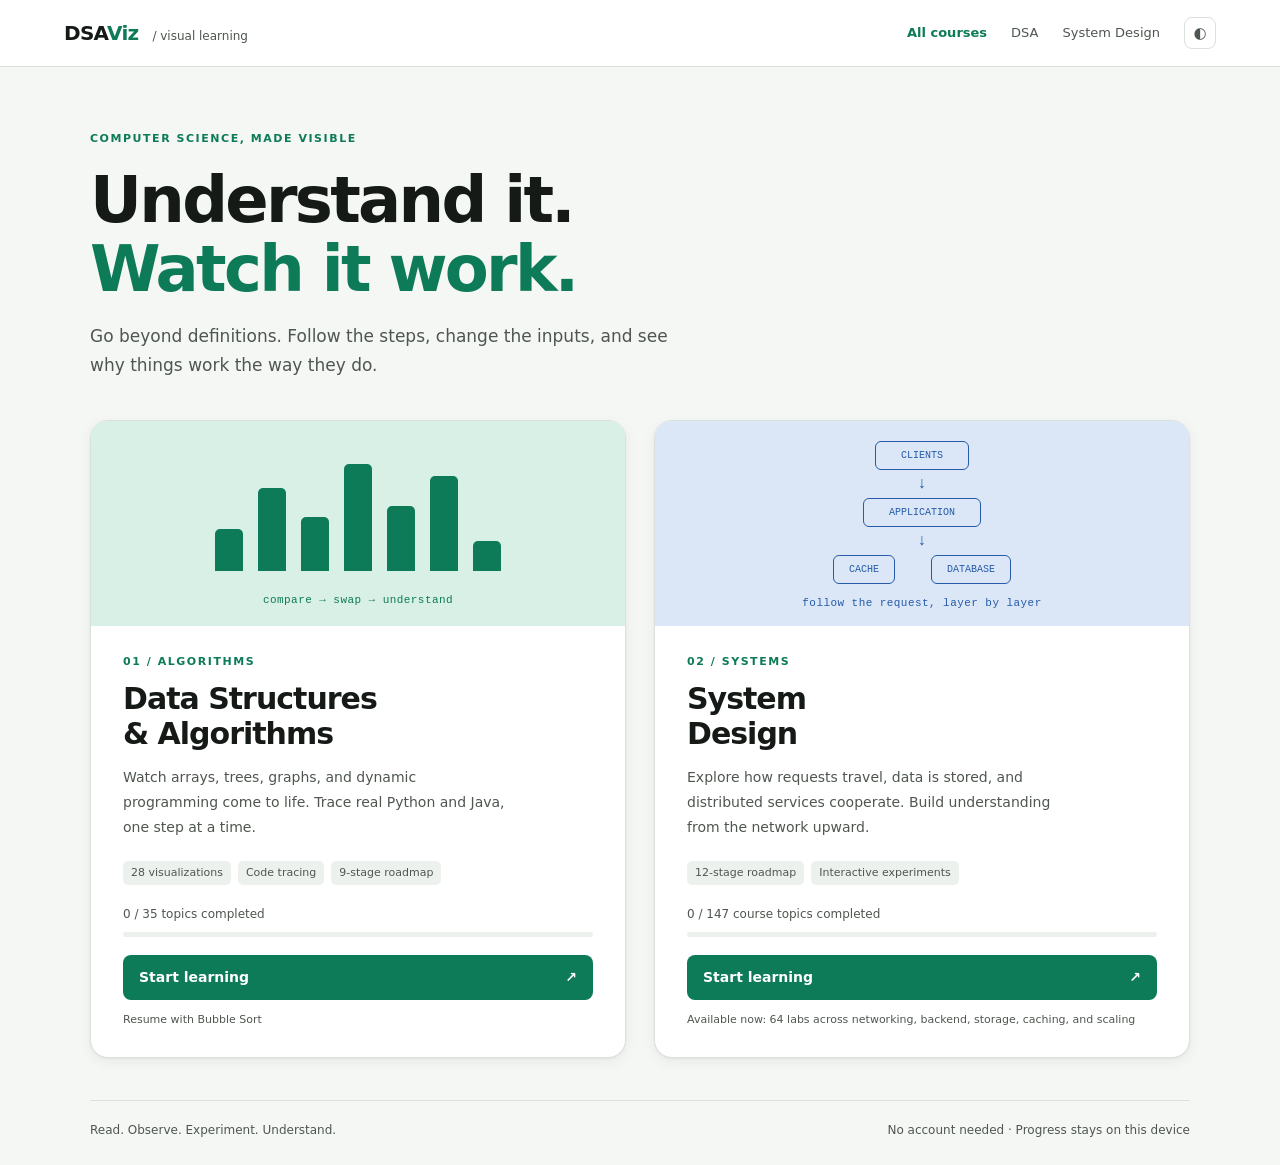
==== commit ab660beb: "Add Stage 5 scalability and load balancing interactive labs" ====
--- a/index.html
+++ b/index.html
@@ -698,6 +698,7 @@
 @media(max-width:800px){.explore-grid{grid-template-columns:1fr}.experiment-desk{display:grid;grid-template-columns:1fr 1fr;gap:15px}.experiment-desk>.section-label,.experiment-desk>h2,.experiment-desk>.scenario-presets,.experiment-desk>#labRun{grid-column:1/-1}.experiment-desk>h2{margin:0}.scenario-presets{margin-bottom:0}.experiment-desk>.model-note{grid-column:1/-1}.lab-controls{gap:15px}.lab-viewport{max-width:none}.observation-grid{grid-template-columns:1fr 1fr}.actor-event{flex-wrap:wrap}.actor-event b{margin-left:0}}
 @media(max-width:600px){.sd-workspace{padding:0 15px}.sd-content{padding-top:18px}.roadmap-toggle>summary{font-size:11px;padding:12px}.roadmap-toggle>summary small{display:none}.sd-sidebar nav{grid-template-columns:1fr;padding:8px 10px 15px}.study-header{margin-bottom:18px}.study-title{letter-spacing:-.8px!important}.study-subtitle{font-size:12px}.study-tabs{gap:0;justify-content:space-between;margin-bottom:17px}.study-tabs button{padding:12px 10px;gap:4px;font-size:9px}.study-tabs button span{font-size:11px}.lab-topline{padding:13px 12px;font-size:9px}.lab-player{padding:12px;gap:5px}.lab-player button{padding:0 7px;min-width:29px;height:32px}.lab-player label{font-size:9px}.lab-player #sdCount{font-size:9px}.scene-key{gap:9px;font-size:9px}.experiment-desk{grid-template-columns:1fr;padding:18px;gap:0}.experiment-desk>h2{margin:9px 0 16px}.scenario-presets{margin-bottom:18px}.lab-controls{gap:16px}.experiment-desk>#labRun{margin-top:18px}.observation-grid{grid-template-columns:1fr;gap:13px;margin-top:14px}.live-explanation,.actor-inspector{padding:20px}.live-explanation p,.actor-inspector p{font-size:12px}.prediction{grid-template-columns:1fr;padding:20px;gap:10px}.prediction h2{font-size:17px}.study-reading{padding:24px 0}.study-reading p{font-size:14px;line-height:1.9}.study-reading h2{font-size:24px}.deep-questions details{padding:17px}.term-cards{grid-template-columns:1fr}.system-course-hero{padding:18px 0}.course-orbit{display:none}.network-lab-cards{grid-template-columns:1fr;gap:12px}.network-lab-card{padding:20px}.network-lab-card svg{margin-top:14px}.future-stage summary{padding:13px 12px;gap:10px}.future-stage summary small{font-size:8px}.lesson-navigation{font-size:11px}.platform-bar nav{gap:14px}}
 @media(prefers-reduced-motion:reduce){.network-lab-card{transition:none}}
+.scale-arrivals,.scale-cpu{fill:var(--accent)}.scale-completions,.scale-db{fill:#2b9b77}.scale-backlog,.scale-wait{fill:#d49534}
 
 </style>
 </head>
@@ -8388,7 +8389,20 @@
     ['s4-redis-fundamentals','Redis fundamentals',['s4-ttl','s4-cache-eviction-strategies']],
     ['s4-cache-failure-scenarios','Cache failure scenarios',['s4-cache-consistency','s4-redis-fundamentals']]
   ]],
-  ['Scalability and Load Balancing', [2,3,4], ['Scalability fundamentals','Vertical scaling','Horizontal scaling','Load balancing','Load balancing algorithms','Health checks','Session affinity','Autoscaling','Traffic spikes','Bottlenecks','Capacity planning','Content delivery networks']],
+  ['Scalability and Load Balancing', [2,3,4], [
+    ['s5-scalability-fundamentals','Scalability fundamentals',['s4-cache-failure-scenarios','s3-database-performance']],
+    ['s5-vertical-scaling','Vertical scaling',['s5-scalability-fundamentals']],
+    ['s5-horizontal-scaling','Horizontal scaling',['s5-vertical-scaling','s2-stateless-and-stateful-architecture']],
+    ['s5-load-balancing','Load balancing',['s5-horizontal-scaling','s2-reverse-proxies']],
+    ['s5-load-balancing-algorithms','Load balancing algorithms',['s5-load-balancing']],
+    ['s5-health-checks','Health checks',['s5-load-balancing-algorithms']],
+    ['s5-session-affinity','Session affinity',['s5-health-checks','s2-cookies-and-sessions']],
+    ['s5-autoscaling','Autoscaling',['s5-health-checks','s5-scalability-fundamentals']],
+    ['s5-traffic-spikes','Traffic spikes',['s5-autoscaling','s4-cache-failure-scenarios']],
+    ['s5-bottlenecks','Bottlenecks',['s5-traffic-spikes','s5-horizontal-scaling']],
+    ['s5-capacity-planning','Capacity planning',['s5-bottlenecks','s5-health-checks']],
+    ['s5-content-delivery-networks','Content delivery networks',['s5-capacity-planning','s4-browser-caching','s4-distributed-caching']]
+  ]],
   ['Distributed Systems', [3,5], ['Distributed architecture','Consistency and availability','Network partitions','CAP theorem','Consistency models','Replication strategies','Quorums','Leader election','Consensus fundamentals','Distributed locks','Clock synchronization','Fault tolerance','Failure recovery']],
   ['Messaging and Asynchronous Systems', [2,6], ['Synchronous versus asynchronous communication','Message queues','Publish-subscribe','Message brokers','Event-driven architecture','Kafka fundamentals','Event ordering','Delivery guarantees','Retries','Dead-letter queues','Idempotency','Backpressure']],
   ['Reliability and Performance', [5,6,7], ['Latency and throughput','Availability','Reliability','Redundancy','Failover','Timeouts and retries','Exponential backoff','Circuit breakers','Rate limiting','Throttling','Monitoring and observability','Logs, metrics, and traces','Disaster recovery']],
@@ -8739,6 +8753,7 @@
 const SD_SIM = {
  build(id, o){
   if(id.startsWith('s4-'))return SDCacheSim.build(id,o);
+  if(id.startsWith('s5-'))return SDScaleSim.build(id,o);
   if(id.startsWith('s3-'))return SDStorageSim.build(id,o);
   if(id.startsWith('s2-'))return SDBackendSim.build(id,o);
   const nodes = [], frames = [];
@@ -9233,6 +9248,7 @@
  links(id){return ({dns:[['browser','os'],['os','resolver'],['resolver','root'],['resolver','tld'],['resolver','auth']],internet:[['client','gateway'],['gateway','isp'],['isp','transit'],['transit','edge'],['edge','server'],['isp','alternate'],['alternate','backup'],['backup','edge']],'ip-ports':[['client','host'],['host','https'],['host','closed']],'client-server':[['client','server']],'tcp-udp':[['sender','network'],['network','receiver']],tls:[['browser','server']],'http-lifecycle':[['browser','app'],['app','store']],'http-semantics':[['client','api'],['api','store']],'http-versions':[['client','server'],['server','a'],['server','b'],['server','c']],websockets:[['browser','server']],'browser-server':[['browser','dns'],['browser','server'],['browser','parser'],['parser','paint']]})[id]||[];},
  render(id,simulation,i,progress=1,options={},small=false){
   if(id.startsWith('s4-'))return SDCacheScene.render(id,simulation,i,progress,options,small);
+  if(id.startsWith('s5-'))return SDScaleScene.render(id,simulation,i,progress,options,small);
   if(id.startsWith('s3-'))return SDStorageScene.render(id,simulation,i,progress,options,small);
   if(id.startsWith('s2-'))return SDBackendScene.render(id,simulation,i,progress,options,small);
   const f=simulation.frames[i],s=this.state(simulation.frames,i,progress);
@@ -10182,6 +10198,227 @@
  }
 };
 
+/* Authored scaling lessons. Numbers belong to conceptual models, not benchmarks. */
+const SD_SCALE_CONTENT={
+ 'scalability-fundamentals':{
+ hook:'More traffic is a change in workload.',caption:'Watch arrivals, waiting, and completed work separately.',
+ intro:['A service that feels fast for one learner can become slow when an entire class opens it. Scalability asks how a system behaves as its workload grows while preserving an intended service level. Buying capacity helps only when it increases the resource actually limiting useful work.'],
+ fundamentals:['Arrival rate counts incoming work per time interval; throughput counts completed work. Latency is the time one request spends waiting and executing. Concurrency is work in progress, not requests per second. This lab has finite requests, one execution slot per worker, deterministic service times, and no network bandwidth contention.'],
+ deep:['A rising queue can conceal saturation: incoming requests continue while completions cannot keep up. In a stable long-running system, Little’s law relates average work in the system to throughput times average time in the system. It does not make an unstable accumulating queue healthy. This finite trace shows individual latencies rather than estimating a steady-state distribution.','Workload shape matters as much as request count. A mixture of expensive exports and small reads uses resources differently from equal-cost requests. Compare arrival spacing with service duration and observe the waiting component. Capacity that depends on cached results also changes during cold starts and outages. No result here predicts the throughput of a real server.','The experiment deliberately holds request cost fixed except for the selected slow worker. It excludes operating-system scheduling, memory pressure, GC, connection setup, and downstream locks. A real capacity study defines a representative workload, useful-success criteria, and latency objectives before testing. Observe failures separately from successful throughput; rejecting work quickly does not prove that the user’s operation succeeded.'],
+ working:['Release requests at the configured spacing.','Select an eligible worker for each arrival.','Wait for its execution slot when already occupied.','Compare start, finish, and end-to-end latency for each request.'],
+ usage:['A public library API needs a workload model: catalog reads, search, and uploads have different costs. Track latency and completed useful operations as demand changes.','Use these observations to choose which constraint to change. The next lessons distinguish enlarging one worker from adding independently routable workers.'],
+ summary:['Arrival rate and throughput can diverge.','Latency includes queueing and execution.','Scaling depends on workload and limiting resources.'],check:['Why can latency rise while every request still succeeds?','Requests wait behind earlier work. Success alone says nothing about how long the user waited.'],
+ controls:[['requests','Request count',2,12,8],['gap','Arrival spacing (model ms)',0,150,20],['service','Worker service (model ms)',20,160,80],['servers','Worker count',1,4,1]],presets:[['Light demand',{gap:120,servers:1}],['Queue builds',{gap:10,servers:1}],['More workers',{gap:10,servers:3}]],glossary:{Throughput:'Completed work per unit of time.',Latency:'Elapsed time from request arrival to its response.',Concurrency:'The number of operations currently in progress.'},source:'load'
+ },
+ 'vertical-scaling':{
+ hook:'A bigger machine cannot parallelize everything.',caption:'Separate accelerated CPU work from a fixed serial fraction.',
+ intro:['Vertical scaling gives one machine more resources, such as CPU cores, memory, or faster storage. It can be a straightforward improvement when a workload is limited by those resources. It cannot erase dependencies or make a serial instruction sequence run simultaneously on many cores.'],
+ fundamentals:['The experiment models one worker whose service time has a parallelizable CPU fraction and a fixed serial fraction. A speed multiplier reduces only the parallelizable portion. This is a teaching model inspired by Amdahl’s law, not a hardware pricing or clock-speed calculation. The request slot remains one-at-a-time so the effect on a queue is observable.'],
+ deep:['Amdahl’s law bounds acceleration for a fixed amount of work: if fraction f is serial and the rest receives speedup p, the modeled duration factor is f + (1-f)/p. At f=1, increasing p cannot help. At f=0, this idealized model can improve proportionally. Real programs have coordination overhead and memory constraints that can lower the benefit.','More RAM can reduce paging or keep a larger working set resident, which is a different mechanism from more CPU. Faster storage can reduce I/O waits without changing a CPU bottleneck. Before upgrading, inspect the resource waiting or busy during the slow path. A larger database host also retains the same logical locking or hot-row serialization if those constraints do not change.','Vertical scaling has machine-size ceilings and can require replacement or restart. The diagram does not promise a zero-downtime resize or implement hardware failure. A single larger worker remains one worker and does not supply redundancy. The fixed serial fraction is explicitly configured rather than inferred from request timing. Compare durations under the same workload to explain why a fourfold resource change need not yield fourfold useful throughput.'],
+ working:['Split baseline service duration into serial and accelerable work.','Apply the multiplier only to the accelerable fraction.','Run the same arrivals through the single worker.','Compare resulting request waits and the residual serial limit.'],
+ usage:['An image-processing worker may benefit from faster compute, while a request blocked on an external API will not necessarily improve. A memory-bound database may benefit from residency.','Measure which component changes before committing to a larger instance. Combine vertical capacity with redundancy when availability also matters.'],
+ summary:['Upgrade the resource that constrains useful work.','A serial fraction limits idealized speedup.','A larger worker does not create redundancy.'],check:['If all modeled work is serial, does a 4× multiplier shorten it?','No. The serial fraction stays unchanged; the experiment makes that limit visible.'],
+ controls:[['requests','Request count',2,10,6],['gap','Arrival spacing (model ms)',0,100,10],['service','Baseline service (model ms)',40,160,100],['multiplier','Accelerable-work speedup',1,4,2],['serial','Serial work (%)',0,100,50]],presets:[['Baseline',{multiplier:1,serial:50}],['Fourfold CPU',{multiplier:4,serial:50}],['Fully serial',{multiplier:4,serial:100}]],glossary:{'Vertical scaling':'Changing resource capacity of an individual machine.','Serial fraction':'Work that this model cannot accelerate with the multiplier.','Amdahl’s law':'An idealized limit on speedup when only part of a fixed workload accelerates.'},source:'amdahl'
+ },
+ 'horizontal-scaling':{
+ hook:'New workers need somewhere to keep shared facts.',caption:'Add execution slots and then expose a shared database queue.',
+ intro:['Horizontal scaling adds independently running workers. Requests that can be handled independently can use their execution slots in parallel. Shared state, data ownership, and downstream capacity decide whether those additional workers translate into useful capacity.'],
+ fundamentals:['A replica is another running instance of the service, not a copy of each request. A router selects one instance. This experiment models one CPU slot per worker followed by an optional shared database slot. Every selected request follows that dependency, so database work can serialize even while application work runs in parallel.'],
+ deep:['Workers can be operationally interchangeable when requests carry the required identity and durable state is reachable through shared services. That does not mean the whole application has no state. Process-local sessions can make additional workers unusable for existing users unless routing or state placement changes; the session-affinity lesson exposes that behavior.','Adding workers also creates connections and traffic to dependencies. If database service takes longer than the aggregate application stage can produce work, queues move downstream. The experiment uses a single shared database execution slot to isolate this effect. Real databases support concurrency and have more complex locking, I/O, and resource limits; this slot is not a claim that all SQL executes serially.','Scaling out needs provisioning, readiness, routing, and safe removal. Membership changes can invalidate naive hash placement and overload survivors after failure. The static worker count here starts ready and never copies local state automatically. Use the autoscaling and health labs to explore delayed readiness and stale routing views. Parallel compute capacity cannot guarantee linear improvement across the whole request path.'],
+ working:['Start the configured number of ready worker slots.','Distribute incoming requests.','Run CPU work and optionally join the shared database queue.','Inspect whether waiting moved from workers to the dependency.'],
+ usage:['A catalog API can add workers for request parsing and representation generation while retaining one database cluster. Ensure connection-pool budgets fit the total worker count.','Scale or redesign the constrained downstream stage when app replicas stop improving end-to-end latency. Avoid treating worker count as the only capacity measure.'],
+ summary:['Independent workers add parallel execution opportunities.','Shared dependencies can cap end-to-end capacity.','State placement affects interchangeable routing.'],check:['Can four app workers still wait on one shared dependency?','Yes. Added app slots do not enlarge the modeled database slot.'],
+ controls:[['requests','Request count',2,12,8],['servers','Worker count',1,4,3],['gap','Arrival spacing (model ms)',0,100,10],['service','CPU service (model ms)',20,100,40],['db','Shared DB service (model ms)',0,160,80]],presets:[['One worker',{servers:1,db:0}],['Parallel workers',{servers:4,db:0}],['Shared DB limit',{servers:4,db:100}]],glossary:{Replica:'A separately running service instance.','Shared dependency':'A resource used by several workers.','Scale out':'Increase independently running instances.'},source:'load'
+ },
+ 'load-balancing':{
+ hook:'One entry point, several real queues.',caption:'Route requests and watch each backend’s outstanding work.',
+ intro:['Clients need a way to reach a service without managing every backend address. A load balancer provides a routing boundary and distributes traffic across eligible backends. It does not make all backend work equally expensive or automatically restore a failed request.'],
+ fundamentals:['Layer 4 routing commonly selects transport flows; Layer 7 routing can inspect application information such as HTTP paths. This lab routes individual conceptual HTTP requests, using round robin unless another lesson selects a different policy. Each backend has its own queue and fixed service duration. A response is credited only after work completes.'],
+ deep:['Equal request counts are not equal utilization. A slow worker receives the same count under round robin yet retains more outstanding work. The visible queue and latency table distinguish assignment from completion. Persistent connections and HTTP multiplexing can make connection distribution very different from request distribution; this simulation does not equate the two.','A balancer adds its own capacity and failure boundary. Production designs may use replicated ingress, DNS discovery, anycast, or managed services, but merely drawing one balancer box does not establish high availability. TLS termination, header forwarding, and trusted client identity require configuration separate from distribution policy.','An unavailable backend should eventually leave the eligible set, but health information can lag. Existing connections and in-flight operations are distinct from future selections. This base lab starts all selected workers ready. The health-check lab then introduces a down worker and a stale eligibility window. Failed operations remain failed here rather than being retried automatically; a real retry needs method, body replay, and idempotency rules.'],
+ working:['Receive a request at the routing boundary.','Select an eligible backend.','Append work to its execution queue.','Return a response and record the backend and latency.'],
+ usage:['A library website exposes one public API address while routing to multiple app instances. Database selection and consistency remain separate responsibilities.','Observe backend queues and error counts alongside traffic counts. Removing an overloaded backend can overload the remaining set if spare capacity is insufficient.'],
+ summary:['A balancer selects among eligible backends.','Equal counts need not mean equal work.','Routing is separate from health and retry semantics.'],check:['Why does a slow backend queue under equal-count routing?','Its assigned work finishes more slowly, so later requests accumulate even with the same assignment count.'],
+ controls:[['requests','Request count',2,12,9],['servers','Backend count',1,4,3],['gap','Arrival spacing (model ms)',0,100,10],['service','Normal service (model ms)',20,100,40],['slow','Make backend A 3× slower','checkbox',true],['failure','Backend A unavailable','checkbox',false]],presets:[['Equal cost',{slow:false}],['Slow A',{slow:true}],['Add backend',{servers:4,slow:true}]],glossary:{Backend:'An instance selected to perform routed work.','Eligible set':'Backends currently allowed to receive new work.',Ingress:'The entry boundary for incoming service traffic.'},source:'nginx'
+ },
+ 'load-balancing-algorithms':{
+ hook:'Which backend should get the next request?',caption:'Compare round robin, weighted turns, and least outstanding requests.',
+ intro:['A routing algorithm needs a signal for choosing the next backend. Round robin uses turns; weights express configured shares; load-aware selection uses a measure of current work. Each signal contains assumptions and can be wrong for a changing workload.'],
+ fundamentals:['Round robin rotates across eligible workers. The weighted teaching policy gives A two turns and other workers one per cycle; it is intentionally not NGINX smooth weighted round robin. Least-outstanding selects the worker with the fewest assigned requests not yet completed, with ties broken by worker order. It is not a simulation of TCP connection counting.'],
+ deep:['Least connections measures active transport connections, which need not match request work: an idle keep-alive and a heavily multiplexed connection can both count as one. This lab uses request-level outstanding counts to make its feedback signal explicit. A scheduler that knows CPU cost, expected duration, or observed latency might choose differently.','A static weight can represent relative intended capacity, but routing more work to A while A is slow is a poor configuration. Compare weighted assignment and slow A to see the resulting queue. Adaptive policies also need stable measurements, tie behavior, and protection against stale observations or oscillation across several independent balancers.','Requests at identical model times are routed in arrival order, while completions at that time update the count before new arrivals. Each worker has one FIFO execution slot, so queued work contributes to outstanding requests. This deterministic convention is documented rather than hiding timing randomness. The policy can redistribute future work; it cannot move an already executing request between workers or guarantee equal latency under unequal costs.'],
+ working:['Inspect outstanding counts at each arrival.','Apply the selected turn, weight, or feedback rule.','Keep the request attached to its assigned worker until completion.','Compare assignment counts and request latencies across policies.'],
+ usage:['A mixed fleet can use weights when capacity differs, while feedback can help with variable-duration work. Neither replaces workload measurement.','Use NGINX documentation to compare real least-connected and weighted behavior with this smaller request-level model. The controls teach policy consequences, not production configuration syntax.'],
+ summary:['Routing algorithms use different signals.','Outstanding requests differ from connections.','Changing policy changes future assignments.'],check:['Does least-outstanding move requests already queued on A?','No. It selects a destination for a new arrival; existing assignments remain attached to A.'],
+ controls:[['algorithm','Routing policy','select',['round-robin','weighted','least-outstanding'],'round-robin'],['requests','Request count',3,12,12],['servers','Backend count',2,4,3],['gap','Arrival spacing (model ms)',0,100,30],['service','Normal service (model ms)',20,100,40],['slow','Make backend A 3× slower','checkbox',true],['failure','Backend A unavailable','checkbox',false]],presets:[['Round robin',{algorithm:'round-robin'}],['Load feedback',{algorithm:'least-outstanding'}],['Double A’s share',{algorithm:'weighted'}]],glossary:{Weight:'A configured relative routing share.','Outstanding request':'Assigned work that has not completed.','Tie break':'A defined choice when candidate signals are equal.'},source:'nginx'
+ },
+ 'health-checks':{
+ hook:'Failed in reality, eligible in the router.',caption:'Observe failed selections before the health view catches up.',
+ intro:['A router cannot use a backend’s private reality directly. It uses observations such as probe responses or recent request failures. A machine can be down while its last successful health observation still permits new traffic. Detection delay is a real part of failure behavior.'],
+ fundamentals:['An active probe asks a configured health endpoint; passive detection uses ordinary traffic outcomes. Readiness asks whether new work should be sent, while liveness asks whether a process should be restarted. This lab makes A down from model time zero and removes it from routing when an idealized probe reports at the configured detection time.'],
+ deep:['A shallow endpoint might pass while an important dependency is broken; a deep endpoint might fail during a dependency incident and remove the entire fleet. Design the check around the intended routing decision and failure domain. Thresholds and recovery hysteresis balance responsiveness against transient noise. This trace models one definitive result, not a full probe threshold controller.','A request routed to A before detection fails after a small modeled failure delay. Requests after detection avoid A. No automatic retry occurs: a timed-out write can have uncertain effects, and routing elsewhere does not prove replay safety. With one configured worker, removing A leaves no destination and incoming requests are rejected explicitly.','Health information is a delayed view, not an instantaneous oracle. A backend may fail after a successful probe or recover before the router learns it. Existing work on survivors continues when A is removed. The fixed failed-from-start schedule omits recovery, connection draining, and distributed probe disagreement so the learner can isolate the stale-eligibility window and distinguish routing failure from successful completion.'],
+ working:['Start with A eligible but physically unavailable.','Route arrivals using the current view.','Receive a failed probe and remove A from eligibility.','Compare failures before detection with survivor traffic afterward.'],
+ usage:['A catalog service can expose readiness only after required configuration and startup work complete. Remove unhealthy instances without assuming surviving capacity is unlimited.','Use separate restart and routing decisions. Avoid restarting every worker merely because a shared database is temporarily unavailable.'],
+ summary:['Health observations can lag reality.','Readiness and liveness answer different questions.','Removing a backend does not replay failed work.'],check:['Can a request fail before the router excludes A?','Yes. A remains eligible until the configured detection event updates the routing view.'],
+ controls:[['requests','Request count',3,12,9],['servers','Backend count',1,4,3],['gap','Arrival spacing (model ms)',10,100,20],['service','Survivor service (model ms)',20,100,40],['detect','Failure detection time (model ms)',0,160,60]],presets:[['Immediate detection',{detect:0}],['Stale health view',{detect:100}],['No survivor',{servers:1,detect:0}]],glossary:{Readiness:'Whether an instance should receive new work.',Liveness:'Whether the running process should be considered alive.','Detection delay':'Time between failure and a routing-view update.'},source:'probes'
+ },
+ 'session-affinity':{
+ hook:'Routing a user back is not copying their session.',caption:'Follow one session through rotation, stickiness, and worker loss.',
+ intro:['A user signs in on worker A, but their next request can reach B. If the session exists only in A’s memory, B cannot recognize it. Affinity tries to keep that user on one worker. It improves routing continuity without making private memory durable or shared.'],
+ fundamentals:['A session maps an identifier to server-side state. Sticky routing uses a stable binding such as a cookie or hash; it does not establish authorization by itself. This lesson models one user, a session initially stored on A, and either local or shared session state. The configured failure takes A out of routing before the second request.'],
+ deep:['Affinity can create skew when a few users are much busier than others. Hashing an IP is particularly imperfect because many users may share an address and addresses can change. This lab uses an explicit user-to-A binding rather than implementing an IP hash. Round robin deliberately rotates that same user to expose the local-memory boundary.','When A fails, sticky routing needs an eligible alternative. The alternative does not inherit A’s local session. A shared session store makes the identity lookup available to another worker under this model’s assumptions, but it introduces its own dependency, expiry, and consistency rules. Security attributes on the session cookie and permission checks remain necessary regardless of affinity.','The experiment treats session presence as a fake educational lookup, never a real credential. A down A is excluded immediately at the specified request boundary; this is not a health-detection model. Shared state is assumed reachable and current. It omits token refresh, distributed store failure, session mutation races, and resharding of bindings so that routing preference and state durability can be inspected separately.'],
+ working:['Store a fake signed-in session on A.','Route subsequent requests by rotation or a sticky binding.','Optionally remove A before the next request.','Check whether the selected worker can actually find the session.'],
+ usage:['A signed-in library portal can keep session records in a shared store so ready workers are interchangeable. Large WebSocket connections may still benefit from locality.','Treat affinity as a routing preference with a failure policy, not as the only availability mechanism for essential user state.'],
+ summary:['Affinity changes routing, not memory ownership.','Worker loss can lose local sessions.','Shared state and security need separate design.'],check:['Does sticky failover copy A’s private session to B?','No. B recognizes the user only if the modeled shared store holds the session.'],
+ controls:[['sticky','Bind user to A','checkbox',true],['shared','Use shared session store','checkbox',false],['failure','A fails before request 2','checkbox',false],['requests','Requests from one user',2,6,4]],presets:[['Rotate local',{sticky:false,shared:false,failure:false}],['Stick to local',{sticky:true,shared:false,failure:false}],['Sticky worker lost',{sticky:true,shared:false,failure:true}],['Shared failover',{sticky:true,shared:true,failure:true}]],glossary:{Affinity:'A routing preference keeping related requests on one backend.','Session store':'The owner of session records.','Failover':'Switching work to an alternative after failure.'},source:'nginx'
+ },
+ 'autoscaling':{
+ hook:'Requested capacity is not ready capacity.',caption:'Watch a delayed control loop react to a sudden demand increase.',
+ intro:['Autoscaling adjusts resource count from observed demand. It is a feedback loop: measure, decide, provision, wait for readiness, and route. A traffic spike can arrive faster than that loop can supply usable capacity, so a high desired count is not immediate relief.'],
+ fundamentals:['This lab uses one-second teaching ticks. Each ready worker completes a configured number of request units per tick. The controller compares incoming rate with a target fraction of per-worker capacity, requests up to four workers, and waits the configured startup delay before they are ready. This is a rate-based educational controller, not the Kubernetes CPU formula.'],
+ deep:['Signals must correspond to the limiting work. CPU can stay low while requests wait on a database; incoming rate alone cannot describe variable request costs. Kubernetes HPA uses measured metrics and configured targets with missing-data handling and readiness considerations. This simplified controller chooses a desired count from offered load to reveal the actuation delay without pretending to implement those details.','Provisioning can require scheduling, image download, configuration, warm caches, and health checks. Ready count remains unchanged while requested workers start. Requests queue in the meantime; once capacity exceeds arrivals, workers can drain the backlog. If four workers still cannot match sustained demand, the queue keeps growing even after scaling completes.','The model only scales out and retains ready workers when demand later falls. It deliberately omits downscale stabilization, cooldown, budget constraints, and node provisioning. That boundary prevents the diagram from suggesting an instant oscillating shrink policy is safe. Tick-end completions are aggregated request units, not individual latency samples; compare backlog and requested-versus-ready counts rather than treating the tick graph as a production performance forecast.'],
+ working:['Measure incoming units at each model tick.','Calculate the desired count with a target utilization margin.','Keep new workers starting until their readiness deadline.','Serve arrivals and backlog using only ready capacity.'],
+ usage:['A library’s scheduled registration opening can use prewarming alongside autoscaling because the start time is known. Reactive scaling handles later variation.','Plan downstream limits and a maximum worker count. Autoscaling application workers cannot fix a shared bottleneck or guarantee admission during startup.'],
+ summary:['Autoscaling is a delayed feedback process.','Starting workers cannot serve requests yet.','Maximum capacity can remain below sustained demand.'],check:['Can the queue grow while desired count already equals four?','Yes. New workers may still be starting, or even four ready workers may be insufficient.'],
+ controls:[['rate','Peak arrivals per tick',2,12,8],['capacity','Units per worker per tick',1,5,3],['startup','Readiness delay (ticks)',0,4,2],['target','Target capacity use (%)',50,100,75]],presets:[['Delayed start',{startup:3,rate:8}],['Already quick to start',{startup:0,rate:8}],['Beyond maximum',{rate:12,capacity:2,startup:2}]],glossary:{'Desired count':'The controller’s requested worker count.','Ready count':'Workers currently allowed to process work.','Control loop':'Repeated observation and corrective action.'},source:'hpa'
+ },
+ 'traffic-spikes':{
+ hook:'A buffer buys time, not infinite capacity.',caption:'Compare backlog, bounded admission, and rejected request units.',
+ intro:['Traffic can arrive in a short burst even when average daily volume looks modest. A queue can absorb some of that mismatch, but waiting consumes memory and user patience. Explicit admission limits make overload visible rather than silently storing unlimited work.'],
+ fundamentals:['The lab uses fixed ready capacity and one-second teaching ticks. Arrivals rise for three ticks, then return to a small baseline. A bounded queue admits work only while its outstanding capacity remains available; excess units are rejected. An unbounded teaching mode keeps all units to demonstrate backlog growth, not to recommend unlimited production queues.'],
+ deep:['A queue delays work but does not increase service rate. After a finite burst, spare capacity can drain the backlog; when sustained arrivals exceed service, no finite buffer solves the mismatch indefinitely. The graph keeps offered, completed, queued, and rejected units distinct. Rejected work is not counted as a useful completion.','Load shedding can preserve responsiveness for admitted work, but clients need meaningful errors and a retry policy. Immediate synchronized retries can recreate or amplify the overload. Production systems may prioritize, apply tenant fairness, or expire stale work. This model uses FIFO aggregate units and no retries so the primary admission effect remains observable.','The queue bound applies to outstanding units before tick service. A larger bound can reduce immediate rejection while increasing potential waiting. Tick aggregation omits sub-second scheduling and individual deadlines; it reports no percentile latency. Use this experiment to explain demand-capacity mismatch and policy choices, then use measured service distributions and real deadlines to size buffers for a specific application.'],
+ working:['Offer baseline traffic, then a three-tick burst.','Admit units up to the selected outstanding-work bound.','Process up to fixed ready capacity.','Watch the backlog drain or persist after the burst.'],
+ usage:['A newly published video or library announcement can create a synchronized access burst. Edge caching can reduce repeated origin reads while admission protects expensive dynamic paths.','Budget retry traffic and preserve enough capacity for health and operational work. A quick rejection can be preferable to a timeout, but it remains a failed user operation.'],
+ summary:['Burst shape matters beyond the daily average.','A queue absorbs mismatch temporarily.','Admission rejects excess work explicitly.'],check:['Does increasing queue capacity increase service rate?','No. It stores more waiting work; workers still complete the configured rate.'],
+ controls:[['rate','Burst units per tick',3,12,10],['servers','Ready workers',1,4,2],['capacity','Units per worker per tick',1,5,2],['bounded','Bound outstanding admission','checkbox',true],['limit','Outstanding unit limit',2,20,8]],presets:[['Bounded burst',{bounded:true,limit:8}],['Keep all work',{bounded:false}],['More ready capacity',{servers:4,bounded:true,limit:16}]],glossary:{Burst:'A temporary increase in offered work.',Admission:'The decision to accept work for processing.','Load shedding':'Rejecting selected work to preserve service under overload.'},source:'shed'
+ },
+ 'bottlenecks':{
+ hook:'The queue moves when you fix a different stage.',caption:'Trace CPU, shared database waiting, and completed responses.',
+ intro:['A request follows a path through several resources. Its bottleneck is the stage that limits useful capacity under the current workload, not necessarily the slowest-looking box on a diagram. Improving one stage can expose another as the limiting constraint.'],
+ fundamentals:['This trace has several worker CPU slots followed by one shared database slot. Each request records CPU queue wait, CPU service, database queue wait, and database service. More workers can reduce CPU waiting while increasing the rate at which requests join the database queue. The shared slot is a deliberately constrained conceptual dependency.'],
+ deep:['A fast individual database call can still create large aggregate waiting when many workers arrive together. Utilization near saturation makes latency sensitive to variability in real queues. This deterministic trace has equal service durations, so it cannot estimate production tail latency or lock-contention effects. It does expose where each request spends time.','Optimize the stage supported by observations: reduce unnecessary database calls, improve access paths, cache eligible reads, or enlarge safe downstream capacity. Adding app workers is appropriate when app execution limits throughput; it is ineffective when an unchanged dependency dominates. A worker blocked on I/O may show low CPU, so CPU usage alone can misidentify the constraint.','The model releases the worker CPU slot when CPU work ends and lets requests wait independently for the database. Real applications may retain a thread, connection, or semaphore while waiting, coupling these resources more tightly. This boundary is stated to avoid implying database waits are free. Compare the per-request segments before and after each change while keeping offered work identical.'],
+ working:['Record a request’s worker queue and CPU finish.','Join the database queue after CPU completion.','Execute database work in dependency order.','Identify which waiting segment grew under each change.'],
+ usage:['A search endpoint may move from CPU parsing limits to database sort limits after scaling out. Use query plans and traces to identify the actual resource path.','Define successful throughput and latency objectives together. Removing one queue can reveal another, so repeat measurement after a meaningful change.'],
+ summary:['Bottlenecks depend on workload and resource paths.','Added capacity can move rather than remove waiting.','Inspect stage-specific waits before optimizing.'],check:['If database waiting dominates, what does adding app workers guarantee?','Nothing about end-to-end improvement. The unchanged shared database capacity can remain limiting.'],
+ controls:[['requests','Request count',3,12,8],['servers','Worker CPU slots',1,4,3],['gap','Arrival spacing (model ms)',0,80,10],['service','CPU service (model ms)',20,120,40],['db','Shared DB service (model ms)',0,160,100]],presets:[['CPU constrained',{servers:1,service:100,db:10}],['DB constrained',{servers:4,service:20,db:100}],['Reduce DB work',{servers:4,service:20,db:20}]],glossary:{Bottleneck:'A constraint limiting useful capacity for the current workload.','Critical path':'Dependencies an operation must complete before its result.','Queue wait':'Time waiting for a selected resource to begin work.'},source:'load'
+ },
+ 'capacity-planning':{
+ hook:'Size for the objective and a failure, not just the average.',caption:'Calculate ready workers and test one-worker-loss capacity.',
+ intro:['Capacity planning connects expected workload to a service objective and available resources. A useful estimate states its assumptions, leaves operating margin, and asks what happens when part of the fleet is unavailable. A precise-looking number without those assumptions can be misleading.'],
+ fundamentals:['In this fixed-cost rate model, one worker can complete c units per tick. For peak rate r and target use u, the recommended count is ceiling(r/(c×u)). With N+1 reserve selected, one extra worker is added so losing one still leaves the recommended count. The experiment compares a configured fleet, optional loss, offered demand, and actual completion.'],
+ deep:['The target fraction provides headroom under the selected fixed workload; it is not a universal safe utilization value. Variable service times, retries, cache coldness, and slow dependencies can require a different margin. Measure successful service capacity with a representative workload rather than dividing CPU count by an arbitrary request cost.','N+1 reserve addresses one worker loss in this simplified fleet. It does not cover a zone outage, an unavailable shared database, or simultaneous deployment and traffic spikes. Losing one of two large workers also differs from losing one of many smaller workers. Failure domains and dependency capacity need their own checks.','The planning calculator can recommend more than four workers, while the interactive ready-fleet control is capped at four for readability. The recommended value is never silently clamped. Clearing the queue does not prove that the surviving fleet meets the chosen utilization margin. If offered load exceeds the configured surviving fleet, the backlog records that shortfall. This is a unit-consistent teaching calculation, not a production quote, cost forecast, or guarantee of percentile latency at the target.'],
+ working:['Choose peak rate, per-worker capacity, and target use.','Calculate the rounded-up recommendation and reserve.','Optionally remove one configured worker.','Compare surviving service capacity with arrivals and backlog.'],
+ usage:['A library registration launch can estimate peak reads from concurrent arrivals and request frequency, then validate that estimate with representative tests.','Check application, database, cache-miss, connection, and bandwidth budgets separately. Revisit estimates after changes to workload shape or architecture.'],
+ summary:['Capacity arithmetic needs explicit units and assumptions.','Headroom is a chosen operating margin.','Worker reserve covers only its stated failure case.'],check:['Does N+1 protect against a shared database outage?','No. It reserves a worker, not an independent database failure path.'],
+ controls:[['rate','Peak units per tick',2,12,8],['capacity','Units per worker per tick',1,5,3],['target','Target capacity use (%)',50,100,75],['servers','Configured workers',1,4,4],['reserve','Recommend N+1 worker reserve','checkbox',true],['failure','Lose one configured worker','checkbox',true]],presets:[['Without reserve',{reserve:false,servers:3,failure:false}],['Test loss',{reserve:true,servers:3,failure:true}],['No backlog after loss',{reserve:true,servers:4,failure:true}]],glossary:{Headroom:'Capacity retained above expected operating demand.','N+1':'One extra unit beyond the count needed under stated assumptions.','Failure domain':'Components that can become unavailable together.'},source:'shed'
+ },
+ 'content-delivery-networks':{
+ hook:'The edge is another cache with another lifetime.',caption:'Compare two edge locations, origin loads, and stale copies.',
+ intro:['A CDN places delivery endpoints near users and can cache eligible representations at those locations. A cache hit can avoid an origin round trip; a miss still needs an origin path. Different locations may hold different copies, so adding a CDN introduces another freshness boundary.'],
+ fundamentals:['An edge location serves nearby requests under routing that this lab assumes already selected. The trace uses a public asset, two independent edge caches, one key, and a configured TTL. A has a first cold request, the origin can change, B then loads independently, and A receives a final request after the chosen age.'],
+ deep:['A fresh edge copy can remain old after an origin update. TTL eligibility does not promise latest-source content, and refreshing B does not modify A. Versioned asset URLs avoid many update races by giving changed bytes a new key. Invalidation is an additional operation whose propagation and provider behavior must be understood, not an instantaneous global memory edit.','Cache keys and authorization policy determine what can safely be shared. Query strings, selected headers, and cookies can change cache hit rate or accidentally mix representations when configured incorrectly. This public-image model excludes personalized responses, signed URLs, request collapsing, and origin shielding. A production CDN also provides capabilities beyond caching; this lab claims only the shown delivery path.','The final A request expires at the exact configured deadline. Different edge cache ages are displayed separately, while the origin-read count tracks misses. Logical edge and origin transit durations are illustrative and do not measure geographic latency. Provider minimum TTL and cache policies can interact with origin headers; authoritative CloudFront documentation is linked so learners do not assume every CDN follows one universal configuration.'],
+ working:['Load v1 into edge A on its first miss.','Optionally change the origin to v2.','Load B independently and then revisit A at the selected age.','Compare returned versions, cache eligibility, and origin loads.'],
+ usage:['A video portal can deliver versioned posters and segments through edges while keeping signed-in purchase decisions on an appropriate authoritative path.','Use CDN metrics alongside origin traffic and cache-key policy. Reducing repeated delivery load does not automatically reduce every dynamic backend operation.'],
+ summary:['Edges have independent reusable copies.','A hit can avoid origin delivery work.','Cache policy and keys govern correctness.'],check:['Does B loading v2 automatically update A’s fresh v1?','No. The edge copies are independent until their own refresh or an explicit coordinated operation.'],
+ controls:[['ttl','Edge TTL (model seconds)',10,60,30],['age','Final A request age (seconds)',0,90,10],['changed','Origin changes after first request','checkbox',true],['enabled','Enable edge caching','checkbox',true]],presets:[['Independent copies',{age:10,changed:true,enabled:true}],['A expires',{age:40,changed:true,enabled:true}],['Always origin',{enabled:false}]],glossary:{CDN:'A network of delivery endpoints that can serve and cache eligible content.',Edge:'A delivery location near a group of users.','Cache key':'The dimensions identifying a reusable representation.'},source:'cdn'
+ }
+};
+const SD_SCALE_SOURCES={nginx:['NGINX load balancing','https://nginx.org/en/docs/http/load_balancing.html'],hpa:['Kubernetes horizontal autoscaling','https://kubernetes.io/docs/concepts/workloads/autoscaling/horizontal-pod-autoscale/'],probes:['Kubernetes readiness and liveness','https://kubernetes.io/docs/concepts/configuration/liveness-readiness-startup-probes/'],cdn:['CloudFront cache expiration','https://docs.aws.amazon.com/AmazonCloudFront/latest/DeveloperGuide/Expiration.html'],shed:['AWS load shedding','https://aws.amazon.com/builders-library/using-load-shedding-to-avoid-overload/'],load:['Google SRE handling overload','https://sre.google/sre-book/handling-overload/'],amdahl:['Amdahl, validity of the single processor approach','https://doi.org/10.1145/1465482.1465560']};
+for(const [slug,c] of Object.entries(SD_SCALE_CONTENT)){
+ const id='s5-'+slug;SD_LESSONS[id]={...c,sources:[SD_SCALE_SOURCES[c.source]],objectives:c.summary.slice(0,2),experiment:c.caption};
+ const wrong={ 'scalability-fundamentals':'Success guarantees no waiting','vertical-scaling':'Every upgrade gives proportional speedup','horizontal-scaling':'App workers enlarge database capacity automatically','load-balancing':'Equal counts guarantee equal latency','load-balancing-algorithms':'New policy moves all existing work','health-checks':'Health information is instantaneous','session-affinity':'Stickiness copies private session state','autoscaling':'Desired workers serve immediately','traffic-spikes':'A larger queue increases service rate','bottlenecks':'More app workers always fix database waits','capacity-planning':'Worker reserve protects every dependency','content-delivery-networks':'Refreshing B also refreshes A'};
+ SD_LABS[id]={...c,challenge:c.check[0],prediction:[c.check[0],[c.summary[0],wrong[slug]],0,c.check[1]],discoveries:[],nodes:{client:['Offered work and observations','The caller generates requests or teaching request units. Offered work, completed useful work, and rejected or failed work are counted separately; a quick error is never credited as a successful response.'],lb:['Routing and admission boundary','The router uses its current eligible set and policy. That view can lag backend reality. Selection affects new work only and does not copy process memory, restore failed operations, or enlarge shared dependencies.'],db:['Shared dependency','This is a deliberately single-slot database dependency. It isolates downstream queueing; real databases have concurrent execution and more complex locks, storage, and resource policies than this teaching slot.'],controller:['Delayed scaling controller','The controller requests capacity from observed teaching units and waits for readiness. Desired count and ready count remain separate, and the simplified rate-based rule is not the Kubernetes CPU autoscaling implementation.'],edgeA:['Independent edge A','This edge retains its own eligible public-asset copy. A later source change or another edge’s refresh does not automatically modify this copy, and expiry is evaluated at this edge’s own deadline.'],edgeB:['Independent edge B','This separate edge can load a newer origin version while edge A retains an older eligible representation. Copies are scoped by location and key rather than treated as one globally synchronized cache.'],origin:['Authoritative public asset','The origin owns the current asset version. Edge hits avoid this request path, but changing origin bytes does not rewrite every cached copy; the trace counts each actual modeled origin fetch.']}};
+ for(let i=0;i<4;i++)SD_LABS[id].nodes['w'+i]=['Backend '+String.fromCharCode(65+i),'This worker has one teaching execution slot and its own assigned-work queue. Inspect arrival-consistent outstanding, assigned, and completed counts. Worker availability and the router’s eligibility view are distinct facts.'];
+}
+
+/* Deterministic event schedule: completions at time t precede arrivals at t. */
+const SDScaleSim={
+ build(id,o){
+  const nodes=[{id:'client',label:'Clients',kind:'client'},{id:'lb',label:'Load balancer',kind:'server'}],frames=[];
+  const s={time:0,offered:0,completed:0,rejected:0,errors:0,queue:0,workers:[],jobs:[],history:[],dbWait:0};
+  const add=(id,label,kind='server')=>nodes.push({id,label,kind});
+  const frame=(time,from,to,packet,note,change={})=>{Object.assign(s,change,{time});frames.push({from,to,packet,note,elapsed:time,state:JSON.parse(JSON.stringify(s))});};
+  if(id==='s5-content-delivery-networks'){
+   nodes.splice(1,1);add('edgeA','Edge A','cache');add('edgeB','Edge B','cache');add('origin','Origin asset','database');s.origin=1;s.edges={edgeA:null,edgeB:null};s.originReads=0;s.hits=0;s.outputs=[];
+   let time=0;const read=(edge,age)=>{frame(time+=10,'client',edge,'GET /poster.svg','The selected delivery edge checks its own representation and deadline.',{age});const entry=s.edges[edge];if(o.enabled&&entry&&age<entry.expires){frame(time+=10,edge,'client','Edge hit v'+entry.version,'This eligible copy avoids an origin fetch; eligibility is not proof of latest-source content.',{hits:s.hits+1,completed:s.completed+1,outputs:[...s.outputs,entry.version]});}else{frame(time+=40,edge,'origin','Origin fetch','A cold, expired, or disabled edge follows the origin path.',{originReads:s.originReads+1});const edges=JSON.parse(JSON.stringify(s.edges));edges[edge]=o.enabled?{version:s.origin,expires:age+(+o.ttl)}:null;frame(time+=40,'origin',edge,'Body v'+s.origin,'Store this public representation only at the requesting edge when caching is enabled.',{edges});frame(time+=10,edge,'client','Deliver v'+s.origin,'Record what the caller actually received.',{completed:s.completed+1,outputs:[...s.outputs,s.origin]});}};
+   read('edgeA',0);frame(time+=5,'origin','origin',o.changed?'Publish v2':'Keep v1','Updating the origin is independent of retained edge copies.',{origin:o.changed?2:1});read('edgeB',0);read('edgeA',+o.age);frame(time,'client','client','Compare edges','B’s refresh does not change A. Inspect the returned sequence and origin-fetch count.',{outcome:s.outputs.join(' → ')});return {nodes,frames};
+  }
+  if(['s5-autoscaling','s5-traffic-spikes','s5-capacity-planning'].includes(id)){
+   const auto=id==='s5-autoscaling',plan=id==='s5-capacity-planning';if(auto)add('controller','Scaling controller');
+   const configured=auto?1:+o.servers,readyInitial=plan&&o.failure?Math.max(0,configured-1):configured;let ready=readyInitial,desired=ready,pendingAt=null;
+   for(let i=0;i<4;i++)add('w'+i,'Worker '+String.fromCharCode(65+i));
+   const recommendation=Math.ceil(+o.rate/(+o.capacity*(+o.target||100)/100))+(plan&&o.reserve?1:0);
+   for(let tick=0;tick<8;tick++){
+    if(pendingAt!==null&&tick>=pendingAt){ready=desired;pendingAt=null;frame(tick*1000,'controller','lb','Workers ready','Only now may routing use newly requested capacity.',{ready,desired,pendingAt});}
+    const arrivals=plan?+o.rate:tick>=1&&tick<=3?+o.rate:2;
+    const offered=s.offered+arrivals;let admitted=arrivals,rejected=0;if(!auto&&!plan&&o.bounded){admitted=Math.min(arrivals,Math.max(0,+o.limit-s.queue));rejected=arrivals-admitted;}
+    const before=s.queue+admitted;frame(tick*1000,'client','lb','Arrivals +'+arrivals,'Offer work, apply the outstanding admission bound if configured, and keep rejected units distinct.',{offered,queue:before,rejected:s.rejected+rejected,ready,desired,recommendation,pendingAt});
+    if(auto){const requested=Math.min(4,Math.max(ready,Math.ceil(arrivals/(+o.capacity*(+o.target/100)))));if(requested>desired){desired=requested;pendingAt=tick+(+o.startup);frame(tick*1000,'lb','controller','Request '+desired+' workers','The simplified rate controller requests capacity. Readiness has its own deadline.',{desired,pendingAt});if(+o.startup===0){ready=desired;pendingAt=null;frame(tick*1000,'controller','lb','Ready immediately','This selected scenario has zero modeled startup delay.',{ready,pendingAt});}}}
+    let done=Math.min(before,ready*(+o.capacity));const workers=Array.from({length:4},(_,i)=>({id:'w'+i,ready:i<ready,assigned:i<ready?Math.min(+o.capacity,Math.max(0,done-i*(+o.capacity))):0,completed:i<ready?Math.min(+o.capacity,Math.max(0,done-i*(+o.capacity))):0,outstanding:0}));
+    const history=[...s.history,{tick,arrivals,ready,desired,queue:before-done,done,rejected}];frame((tick+1)*1000,'lb','client','Complete '+done+' units','Tick service uses ready workers only. The remaining queue carries into the next tick.',{queue:before-done,completed:s.completed+done,workers,history,ready,desired});
+   }
+   frame(8000,'lb','lb','Inspect capacity','Tick units are aggregated work, not individual latency percentiles.',{outcome:s.completed+' completed / '+s.queue+' queued / '+s.rejected+' rejected'});return {nodes,frames};
+  }
+  const session=id==='s5-session-affinity',health=id==='s5-health-checks'||(['s5-load-balancing','s5-load-balancing-algorithms'].includes(id)&&!!o.failure),vertical=id==='s5-vertical-scaling';
+  const count=session?2:vertical?1:(+o.servers||1),n=+o.requests||6,service=+o.service||40,gap=session?80:(+o.gap||0),db=+o.db||0;
+  if(db)add('db','Shared database','database');
+  for(let i=0;i<count;i++){add('w'+i,'Backend '+String.fromCharCode(65+i));s.workers.push({id:'w'+i,assigned:0,completed:0,outstanding:0,ready:true,available:!(health&&i===0),session:i===0});}
+  const events=[];let order=0,rr=0,dbFree=0;const free=Array(count).fill(0);
+  const event=(time,priority,fn)=>events.push({time,priority,order:order++,fn});
+  frame(0,'lb','lb','Initialize routing','Workers have independent slots. Assignment and successful completion are separate counters.',{ready:count});
+  if(health)event(+o.detect||0,0,()=>{s.workers[0].ready=false;frame(+o.detect||0,'lb','w0','Failed health result','A was already down; the router has now excluded it. Failed operations are not retried.',{ready:count-1});});
+  for(let k=0;k<n;k++){const arrival=k*gap;event(arrival,2,()=>{
+   if(session&&o.failure&&k===1){s.workers[0].available=false;s.workers[0].ready=false;frame(arrival,'lb','w0','A becomes unavailable','A leaves the routing set; its private session is not copied.',{ready:1});}
+   frame(arrival,'client','lb','Request R'+(k+1),'The request arrives before backend selection.',{offered:s.offered+1});
+   const eligible=s.workers.filter(w=>w.ready);if(!eligible.length){frame(arrival,'lb','client','No backend: reject','No eligible worker can accept this operation.',{errors:s.errors+1,rejected:s.rejected+1});return;}
+   let chosen;
+   if(session&&o.sticky)chosen=eligible.find(w=>w.id==='w0')||eligible[0];
+   else if(o.algorithm==='least-outstanding')chosen=[...eligible].sort((a,b)=>a.outstanding-b.outstanding)[0];
+   else {const turns=o.algorithm==='weighted'?eligible.flatMap(w=>w.id==='w0'?[w,w]:[w]):eligible;chosen=turns[rr++%turns.length];}
+   const index=+chosen.id.slice(1);chosen.assigned++;chosen.outstanding++;
+   const job={id:k+1,worker:chosen.id,arrival,start:null,cpuEnd:null,finish:null,status:'queued',cpuWait:0,dbWait:0,latency:null};s.jobs.push(job);
+   frame(arrival,'lb',chosen.id,'Assign R'+(k+1),'This policy assigns new work; existing queued requests stay with their selected worker.');
+   if(!chosen.available){event(arrival+15,0,()=>{chosen.outstanding--;job.status='failed';job.finish=arrival+15;job.latency=15;frame(arrival+15,chosen.id,'client','Backend failure','A was eligible but unavailable. No replay is assumed.',{errors:s.errors+1});});return;}
+   const duration=vertical?service*((+o.serial/100)+(1-(+o.serial/100))/(+o.multiplier)):service*(o.slow&&index===0?3:1);
+   const start=Math.max(arrival,free[index]),cpuEnd=start+duration;free[index]=cpuEnd;job.start=start;job.cpuEnd=cpuEnd;job.cpuWait=start-arrival;
+   event(start,1,()=>{job.status='cpu';frame(start,chosen.id,chosen.id,'Execute R'+(k+1),'The selected execution slot is now available. Earlier waiting is recorded separately.');});
+   event(cpuEnd,0,()=>{
+    const finish=(at,from)=>{event(at,0,()=>{chosen.outstanding--;const recognized=!session||o.shared||chosen.session;job.status=recognized?'done':'session missing';job.finish=at;job.latency=at-arrival;if(recognized){chosen.completed++;s.completed++;}else s.errors++;frame(at,from,'client',recognized?'Response R'+(k+1):'Session not found','The observed response belongs to this request; another worker’s private memory is not inherited.');});};
+    if(db){job.status='db queue';const dbStart=Math.max(cpuEnd,dbFree),end=dbStart+db;dbFree=end;job.dbWait=dbStart-cpuEnd;s.dbWait+=job.dbWait;frame(cpuEnd,chosen.id,'db','R'+(k+1)+' joins DB','CPU capacity is released. The shared dependency can still retain waiting work.');event(dbStart,1,()=>{job.status='db';frame(dbStart,'db','db','Database R'+(k+1),'The single teaching dependency slot starts this operation.');});finish(end,'db');}
+    else finish(cpuEnd,chosen.id);
+   });
+  });}
+  while(events.length){events.sort((a,b)=>a.time-b.time||a.priority-b.priority||a.order-b.order);const e=events.shift();e.fn();}
+  frame(s.time,'lb','lb','Compare outcomes','Count only useful completions as success. Model latencies include waiting and service.',{outcome:s.completed+' completed / '+s.errors+' failed',maxLatency:Math.max(0,...s.jobs.map(j=>j.latency||0))});return {nodes,frames};
+ }
+};
+
+const SDScaleScene={
+ inspect(node,s){const worker=(s.workers||[]).find(w=>w.id===node);const fields=worker?[['Router eligible',worker.ready],['Physically available',worker.available??worker.ready],['Assigned',worker.assigned],['Outstanding',worker.outstanding],['Completed',worker.completed],['Local session',worker.session?'present':'absent']]:node.startsWith('edge')?[['Copy version',s.edges?.[node]?.version??'empty'],['Expires at',s.edges?.[node]?.expires??'not set'],['Request age',s.age??0]]:node==='origin'?[['Origin version',s.origin??1],['Origin fetches',s.originReads??0]]:node==='controller'?[['Desired',s.desired??1],['Ready',s.ready??1],['Readiness tick',s.pendingAt??'none']]:[['Offered',s.offered??0],['Completed',s.completed??0],['Failed',s.errors??0],['Rejected',s.rejected??0],['Queue',s.queue??0],['Model time',(s.time??0)+' ms']];return `<dl class="storage-inspector">${fields.map(([k,v])=>`<div><dt>${esc(k)}</dt><dd>${esc(String(v))}</dd></div>`).join('')}</dl>`;},
+ render(id,sim,i,p,o,small){
+  const s=SDScene.state(sim.frames,i,p),f=sim.frames[i],w=small?420:920,cdn=id==='s5-content-delivery-networks',tick=['s5-autoscaling','s5-traffic-spikes','s5-capacity-planning'].includes(id),y=small?680:440,h=small?1310:1040;
+  const pos=cdn?(small?{client:{x:210,y:85},edgeA:{x:90,y:265},edgeB:{x:330,y:265},origin:{x:210,y:450}}:{client:{x:100,y:190},edgeA:{x:380,y:85},edgeB:{x:380,y:300},origin:{x:800,y:190}}):(small?{client:{x:85,y:85},lb:{x:330,y:85},w0:{x:85,y:270},w1:{x:330,y:270},w2:{x:85,y:450},w3:{x:330,y:450},db:{x:85,y:600},controller:{x:330,y:600}}:{client:{x:85,y:180},lb:{x:260,y:180},w0:{x:500,y:80},w1:{x:730,y:80},w2:{x:500,y:300},w3:{x:730,y:300},db:{x:840,y:190},controller:{x:260,y:365}});
+  const text=(x,y,t,cls='scene-small',anchor='middle')=>SDScene.text(x,y,t,cls,anchor);let svg='';const edges=new Set();for(const e of sim.frames){if(e.from===e.to)continue;const key=[e.from,e.to].sort().join('|');if(edges.has(key))continue;edges.add(key);const a=pos[e.from],b=pos[e.to];svg+=`<path class="scene-link" d="M${a.x} ${a.y}L${b.x} ${b.y}"/>`;}
+  const a=pos[f.from],b=pos[f.to],path=f.from===f.to?null:SDScene.motionPath(a,b,small);if(path)svg+=`<path class="scene-route" d="M${a.x} ${a.y}L${b.x} ${b.y}"/>`;
+  for(const n of sim.nodes){const worker=s.workers?.find(x=>x.id===n.id),bad=worker&&(worker.available===false||worker.ready===false);let badge=worker?(worker.ready?'outstanding '+worker.outstanding:'not eligible'):n.id==='controller'?'desired '+(s.desired??1):n.id.startsWith('edge')?'copy '+(s.edges?.[n.id]?.version??'empty'):'';svg+=SDScene.actor(n,pos[n.id],f.from===n.id||f.to===n.id,bad,small,badge);}
+  svg+=`<rect class="storage-panel-bg" x="12" y="${y}" width="${w-24}" height="${h-y-12}" rx="14"/>`;
+  svg+=text(28,y+28,cdn?'INDEPENDENT EDGE COPIES':tick?'OFFERED → READY CAPACITY → BACKLOG':'REQUESTS KEEP THEIR OWN TIMELINES','storage-heading','start');
+  const metrics=cdn?[['ORIGIN',s.origin??1],['ORIGIN FETCHES',s.originReads??0],['EDGE HITS',s.hits??0],['RETURNED',(s.outputs||[]).join(', ')||'none']]:[['OFFERED',s.offered??0],['COMPLETED',s.completed??0],['FAILED / REJECTED',(s.errors??0)+' / '+(s.rejected??0)],['QUEUED',tick?s.queue??0:(s.jobs||[]).filter(j=>j.status==='queued'||j.status==='db queue').length]];
+  const columns=small?2:4,cw=(w-56)/columns;metrics.forEach(([label,value],k)=>{const x=28+k%columns*cw,cy=y+48+Math.floor(k/columns)*75;svg+=`<g class="storage-tile"><rect x="${x}" y="${cy}" width="${cw-10}" height="65" rx="9"/>${text(x+(cw-10)/2,cy+22,label)}${text(x+(cw-10)/2,cy+49,value,'storage-value')}</g>`;});
+  const top=y+(small?230:155);
+  if(cdn){svg+=text(28,top,'A: v'+(s.edges?.edgeA?.version??'empty')+' / expiry '+(s.edges?.edgeA?.expires??'none'),'storage-heading','start')+text(28,top+36,'B: v'+(s.edges?.edgeB?.version??'empty')+' / expiry '+(s.edges?.edgeB?.expires??'none'),'storage-heading','start')+text(28,top+80,'Final A request age: '+(s.age??0)+' seconds','scene-small','start')+text(28,top+116,'Eligible copies can differ from the current origin.','scene-small','start');}
+  else if(tick){
+   svg+=text(28,top,'READY '+(s.ready??1)+' / DESIRED '+(s.desired??s.ready??1),'storage-heading','start');if(id==='s5-capacity-planning')svg+=text(28,top+28,'RECOMMENDED '+(s.recommendation??'pending')+' workers','scene-small','start');
+   const history=s.history||[],max=Math.max(1,...history.map(t=>Math.max(t.arrivals,t.queue,t.done)));const bw=(w-80)/8;history.forEach((t,k)=>{const x=40+k*bw,base=top+210;svg+=`<rect class="scale-arrivals" x="${x}" y="${base-t.arrivals/max*130}" width="${bw*.22}" height="${t.arrivals/max*130}"/><rect class="scale-completions" x="${x+bw*.24}" y="${base-t.done/max*130}" width="${bw*.22}" height="${t.done/max*130}"/><rect class="scale-backlog" x="${x+bw*.48}" y="${base-t.queue/max*130}" width="${bw*.22}" height="${t.queue/max*130}"/>${text(x+bw*.35,base+22,'t'+t.tick)}`;});svg+=text(28,top+265,'Blue: arrivals · green: done · amber: backlog','scene-small','start');svg+=text(28,top+295,'Counts use teaching ticks, not latency percentiles.','scene-small','start');
+  }else{
+   const jobs=s.jobs||[],max=Math.max(1,s.time||0,...jobs.map(j=>j.finish??j.cpuEnd??0)),barX=small?85:220,barW=w-barX-28;
+   svg+=text(28,top,'Wait → CPU → DB wait → DB service','scene-small','start');
+   for(let k=0;k<jobs.length;k++){const j=jobs[k],cy=top+28+k*24,at=barX+j.arrival/max*barW,current=Math.min(s.time||0,j.finish??s.time??0),end=barX+current/max*barW;svg+=text(28,cy+8,'R'+j.id+' '+j.worker.toUpperCase(),'scene-small','start');svg+=`<rect class="scale-wait" x="${at}" y="${cy}" width="${Math.max(1,end-at)}" height="12" rx="3"/>`;if(j.start!==null){const cpuTo=Math.min(current,j.cpuEnd);svg+=`<rect class="scale-cpu" data-scale-work="cpu" data-start="${j.start}" data-end="${j.cpuEnd}" data-unit="${barW/max}" x="${barX+j.start/max*barW}" y="${cy}" width="${Math.max(0,(cpuTo-j.start)/max*barW)}" height="12" rx="3"/>`;if(j.finish!==null&&+o.db&&current>j.cpuEnd+j.dbWait)svg+=`<rect class="scale-db" x="${barX+(j.cpuEnd+j.dbWait)/max*barW}" y="${cy}" width="${Math.max(0,(current-j.cpuEnd-j.dbWait)/max*barW)}" height="12" rx="3"/>`;}if(j.finish!==null)svg+=text(w-28,cy+10,j.latency+' ms','scene-small','end');}
+   svg+=text(28,top+340,'Amber: waiting · blue: CPU · green: DB work','scene-small','start');svg+=text(28,top+370,'Completed '+(s.completed??0)+' / failed '+(s.errors??0),'storage-heading','start');
+  }
+  if(path)svg+=`<g id="scenePacket" class="scene-packet" transform="translate(${path.x1} ${path.y1})"><circle r="13"/>${text(0,5,'R','storage-packet-label')}</g>`;else svg+=`<circle id="scenePulse" class="scene-pulse" cx="${a.x}" cy="${a.y}" r="52"/>`;
+  return {html:`<svg class="lab-scene" viewBox="0 0 ${w} ${h}" role="group" aria-label="Interactive scalability architecture">${svg}</svg>`,path};
+ }
+};
+
 /* Explore first; complete authored explanations are still one click away. */
 const SDStudy = {
  platform:null, simulation:null, path:null, selected:null, arrival:false, history:[], cacheSnapshot:null,
@@ -10201,8 +10438,9 @@
  },
  explore(t,l,lab){
   const live=SDCacheScene.live(t.id)?`<div class="cache-session-actions"><h3>Continue this system</h3><p>Finish the run, then operate on its retained state. Run experiment or changing a setting starts fresh.</p><button data-cache-action="read" disabled>Read again</button><button data-cache-action="advance" disabled>Advance 15 seconds</button><button data-cache-action="write" disabled>Write next source version</button><button data-cache-action="expire" disabled>Remove cached copy</button></div>`:'';
+  const scale=t.id.startsWith('s5-')?`<div class="cache-session-actions"><h3>Change the architecture</h3><p>Each change reruns the same workload from a fresh model for comparison.</p>${l.controls.some(c=>c[0]==='servers')?'<button data-scale-action="add">Add a worker</button><button data-scale-action="remove">Remove a worker</button>':''}${l.controls.some(c=>c[0]==='requests')?'<button data-scale-action="request">Generate another request</button>':''}${l.controls.some(c=>c[0]==='failure')?'<button data-scale-action="failure">Toggle worker failure</button>':''}</div>`:'';
   return `<div class="explore-grid"><section class="visual-lab" aria-label="${esc(t.name)} experiment"><div class="lab-topline"><span class="lab-status"><i></i> INTERACTIVE LAB</span><span id="labPhase">Ready to explore</span></div><div id="sdDiagram" class="lab-viewport"></div><div class="lab-player"><button id="sdFirst" title="Restart" aria-label="Restart simulation">↺</button><button id="sdPrev" aria-label="Previous step">←</button><button id="sdPlay" class="lab-play" aria-label="Play animation">Play</button><button id="sdNext" aria-label="Next step">→</button><button id="sdLast" aria-label="Last step">⇥</button><span id="sdCount"></span><label>Speed<select id="sdSpeed" aria-label="Animation speed"><option value="0.5">0.5×</option><option value="1" selected>1×</option><option value="1.5">1.5×</option><option value="2">2×</option></select></label><input id="sdScrub" type="range" min="0" max="0" value="0" aria-label="Simulation timeline"></div><div class="scene-key"><span><i class="key-packet"></i> packet in transit</span><span><i class="key-ready"></i> available state</span><span>Click an actor to look inside</span></div></section>
-   <aside class="experiment-desk"><div class="section-label">E / CHANGE SOMETHING</div><h2>Make it behave differently.</h2><div class="scenario-presets">${lab.presets.map(([name],i)=>`<button data-preset="${i}">${esc(name)}</button>`).join('')}</div><div id="sdControls" class="lab-controls">${l.controls.map(c=>Platform.control(c)).join('')}${t.id==='dns'?'<label class="experiment-field">DNS TTL (model seconds)<output for="labTTL">30</output><input id="labTTL" type="range" min="5" max="120" value="30" step="5"></label>':''}</div>${t.id==='dns'?`<div class="dns-actions"><button data-dns-action="repeat">Look up again ↗</button><button data-dns-action="advance">Advance 30 seconds</button><button data-dns-action="change">Change authority IP</button><button data-dns-action="clear">Clear caches</button></div><div id="dnsCache" class="cache-ledger" aria-live="polite"></div>`:''}${live}<button id="labRun" class="learn-action">Run this experiment <span>↗</span></button><p class="lab-challenge">${esc(lab.challenge)}</p><p class="model-note">Conceptual model, not real traffic. Animation time is slowed for observation; model milliseconds are illustrative.</p></aside></div>
+   <aside class="experiment-desk"><div class="section-label">E / CHANGE SOMETHING</div><h2>Make it behave differently.</h2><div class="scenario-presets">${lab.presets.map(([name],i)=>`<button data-preset="${i}">${esc(name)}</button>`).join('')}</div><div id="sdControls" class="lab-controls">${l.controls.map(c=>Platform.control(c)).join('')}${t.id==='dns'?'<label class="experiment-field">DNS TTL (model seconds)<output for="labTTL">30</output><input id="labTTL" type="range" min="5" max="120" value="30" step="5"></label>':''}</div>${t.id==='dns'?`<div class="dns-actions"><button data-dns-action="repeat">Look up again ↗</button><button data-dns-action="advance">Advance 30 seconds</button><button data-dns-action="change">Change authority IP</button><button data-dns-action="clear">Clear caches</button></div><div id="dnsCache" class="cache-ledger" aria-live="polite"></div>`:''}${live}${scale}<button id="labRun" class="learn-action">Run this experiment <span>↗</span></button><p class="lab-challenge">${esc(lab.challenge)}</p><p class="model-note">Conceptual model, not real traffic. Animation time is slowed for observation; model milliseconds are illustrative.</p></aside></div>
    <div class="observation-grid"><section class="live-explanation"><div class="section-label">D / FOLLOW THE ACTION</div><h2 id="sdPacket">Ready</h2><p id="sdNote" aria-live="polite"></p><div class="transfer-progress"><span id="transferFill"></span></div><div id="sdState" class="live-metrics"></div><details class="walkthrough"><summary>Open the event log</summary><ol id="sdTrace"></ol></details></section><section id="actorInspector" class="actor-inspector"><div class="section-label">INSIDE AN ACTOR</div><h2>Follow more than the arrows.</h2><p>Select a browser, server, or protocol participant in the scene to discover its job, its local state, and what it cannot guarantee.</p></section></div><section id="experimentEvidence" class="experiment-evidence" hidden></section>
    <section class="prediction"><div><div class="section-label">PAUSE & PREDICT</div><h2>${esc(lab.prediction[0])}</h2><p>Make a prediction, then use the experiment to explain your reasoning.</p></div><div class="prediction-options">${lab.prediction[1].map((answer,i)=>`<button data-prediction="${i}" aria-pressed="false">${esc(answer)}</button>`).join('')}<p id="predictionReason" hidden></p></div></section><button class="study-next" data-go-tab="understand">Understand why it happened →</button>`;
  },
@@ -10224,6 +10462,7 @@
   $('#labTTL')?.addEventListener('input',e=>{e.target.parentElement.querySelector('output').value=e.target.value;this.updateCache();});
   $('#labRun').addEventListener('click',()=>this.rebuild(true));
   $$('[data-cache-action]').forEach(b=>b.addEventListener('click',()=>{if(!b.disabled&&this.cacheSnapshot)this.rebuild(true,b.dataset.cacheAction);}));
+  $$('[data-scale-action]').forEach(b=>b.addEventListener('click',()=>{const action=b.dataset.scaleAction,key=action==='failure'?'failure':action==='request'?'requests':'servers',input=$(`[data-option="${key}"]`);if(!input)return;if(action==='failure')input.checked=!input.checked;else input.value=Math.max(+input.getAttribute('min'),Math.min(+input.getAttribute('max'),+input.value+(action==='remove'?-1:1)));input.dispatchEvent(new Event('input',{bubbles:true}));}));
   $$('[data-preset]').forEach(b=>b.addEventListener('click',()=>this.preset(+b.dataset.preset)));
   $$('[data-dns-action]').forEach(b=>b.addEventListener('click',()=>this.dnsAction(b.dataset.dnsAction)));
   $$('[data-prediction]').forEach(b=>b.addEventListener('click',()=>{const prediction=SD_LABS[platform.active.id].prediction;$$('[data-prediction]').forEach(x=>x.setAttribute('aria-pressed',x===b));const reason=$('#predictionReason');reason.hidden=false;reason.textContent=(+b.dataset.prediction===prediction[2]?'That matches the model. ':'Try the scenario and inspect the result. ')+prediction[3];}));
@@ -10278,6 +10517,7 @@
   const pulse=$('#scenePulse');if(pulse)pulse.setAttribute('r',String((this.small?40:64)+8*fraction));
   const work=$('#storageWorkFill');if(work)work.setAttribute('width',String(Math.max(1,+work.dataset.workWidth*fraction)));
   const before=p.player.i?this.simulation.frames[p.player.i-1].elapsed:0;
+  const time=before+(f.elapsed-before)*fraction;$$('[data-scale-work]').forEach(el=>el.setAttribute('width',String(Math.max(0,Math.min(time,+el.dataset.end)-(+el.dataset.start))*(+el.dataset.unit))));
   $('#modelClock').innerHTML=`${Math.round(before+(f.elapsed-before)*fraction)} <small>ms</small>`;
   $('#transferFill').style.width=(fraction*100)+'%';$('#transferState').textContent=fraction>=1?'Arrived':p.player.playing?'In transit':'Paused';
   $('#labPhase').textContent=p.player.playing?'Watching the process':fraction>=1&&p.player.i===this.simulation.frames.length-1?'Experiment complete':'Pause, inspect, or press Play';
@@ -10285,7 +10525,7 @@
  inspect(id){
   this.selected=id;const lab=SD_LABS[this.platform.active.id],def=lab.nodes[id];if(!def)return;
   const node=this.simulation.nodes.find(n=>n.id===id),f=this.simulation.frames[this.platform.player.i];
-  const detail=this.platform.active.id.startsWith('s4-')?SDCacheScene.inspect(id,SDScene.state(this.simulation.frames,this.platform.player.i,this.platform.player.fraction),this.platform.active.id):this.platform.active.id.startsWith('s3-')?SDStorageScene.inspect(this.platform.active.id,id,SDScene.state(this.simulation.frames,this.platform.player.i,this.platform.player.fraction)):'';
+  const detail=this.platform.active.id.startsWith('s5-')?SDScaleScene.inspect(id,SDScene.state(this.simulation.frames,this.platform.player.i,this.platform.player.fraction)):this.platform.active.id.startsWith('s4-')?SDCacheScene.inspect(id,SDScene.state(this.simulation.frames,this.platform.player.i,this.platform.player.fraction),this.platform.active.id):this.platform.active.id.startsWith('s3-')?SDStorageScene.inspect(this.platform.active.id,id,SDScene.state(this.simulation.frames,this.platform.player.i,this.platform.player.fraction)):'';
   $('#actorInspector').innerHTML=`<div class="section-label">INSIDE / ${esc(node.label.toUpperCase())}</div><h2>${esc(def[0])}</h2><p>${esc(def[1])}</p>${detail}<div class="actor-event"><span>Current involvement</span><b>${f.from===id&&f.to===id?'Local work':f.from===id?'Sending':f.to===id?'Receiving':'Waiting or not on this path'}</b></div>`;
   $$('#sdDiagram [data-actor]').forEach(el=>el.classList.toggle('inspected',el.dataset.actor===id));
  },
@@ -10389,7 +10629,7 @@
   return `<div class="learning-home"><div class="home-kicker">COMPUTER SCIENCE, MADE VISIBLE</div><h1>Understand it.<br><span>Watch it work.</span></h1><p class="home-intro">Go beyond definitions. Follow the steps, change the inputs, and see why things work the way they do.</p>
    <div class="course-grid">
     <section class="course-card"><div class="course-art algorithm-art" aria-hidden="true">${[35,70,45,90,55,80,25].map((h,i)=>`<i style="--bar:${h}%;--delay:${i*.13}s"></i>`).join('')}<span>compare → swap → understand</span></div><div class="course-card-body"><div class="course-label">01 / ALGORITHMS</div><h2>Data Structures<br>& Algorithms</h2><p>Watch arrays, trees, graphs, and dynamic programming come to life. Trace real Python and Java, one step at a time.</p><div class="course-tags"><span>28 visualizations</span><span>Code tracing</span><span>9-stage roadmap</span></div>${this.progressMarkup(d,'topics completed')}<a class="learn-action" href="#/dsa">${d.done?'Continue learning':'Start learning'} <span>↗</span></a><small>Resume with ${esc(last)}</small></div></section>
-    <section class="course-card system-card"><div class="course-art network-art" aria-hidden="true"><div>CLIENTS</div><b>↓</b><div>APPLICATION</div><b>↓</b><div class="art-pair"><span>CACHE</span><span>DATABASE</span></div><span class="art-caption">follow the request, layer by layer</span></div><div class="course-card-body"><div class="course-label">02 / SYSTEMS</div><h2>System<br>Design</h2><p>Explore how requests travel, data is stored, and distributed services cooperate. Build understanding from the network upward.</p><div class="course-tags"><span>12-stage roadmap</span><span>Interactive experiments</span></div>${this.progressMarkup(s,'course topics completed')}<a class="learn-action" href="${resume?'#/system-design/'+resume:'#/system-design'}">${resume?'Continue learning':'Start learning'} <span>↗</span></a><small>Available now: ${Object.keys(SD_LESSONS).length} labs across networking, backend, storage, and caching</small></div></section>
+    <section class="course-card system-card"><div class="course-art network-art" aria-hidden="true"><div>CLIENTS</div><b>↓</b><div>APPLICATION</div><b>↓</b><div class="art-pair"><span>CACHE</span><span>DATABASE</span></div><span class="art-caption">follow the request, layer by layer</span></div><div class="course-card-body"><div class="course-label">02 / SYSTEMS</div><h2>System<br>Design</h2><p>Explore how requests travel, data is stored, and distributed services cooperate. Build understanding from the network upward.</p><div class="course-tags"><span>12-stage roadmap</span><span>Interactive experiments</span></div>${this.progressMarkup(s,'course topics completed')}<a class="learn-action" href="${resume?'#/system-design/'+resume:'#/system-design'}">${resume?'Continue learning':'Start learning'} <span>↗</span></a><small>Available now: ${Object.keys(SD_LESSONS).length} labs across networking, backend, storage, caching, and scaling</small></div></section>
    </div><footer class="learning-footer"><span>Read. Observe. Experiment. Understand.</span><span>No account needed · Progress stays on this device</span></footer></div>`;
  },
  sidebar(){return `<aside class="sd-sidebar"><details class="roadmap-toggle"><summary>&#9776; Browse the learning path <small>12 stages &middot; pick a concept</small></summary><a class="sd-overview" href="#/system-design">Course overview</a><nav aria-label="System Design topics">${SD_STAGES.map(s=>{const c=SDProgress.counts(s.number);return `<details ${!this.active||this.active.stage===s.number?'open':''}><summary><span>${String(s.number).padStart(2,'0')} ${esc(s.name)}</span><small>${c.done}/${c.total}</small></summary>${s.topics.map(t=>`<a class="sd-topic ${this.active?.id===t.id?'current':''}" ${this.active?.id===t.id?'aria-current="page"':''} href="#/system-design/${t.id}"><span>${SDProgress.data.completed.includes(t.id)?'✓':SD_LESSONS[t.id]?'○':'·'} ${esc(t.name)}</span>${SD_LESSONS[t.id]?'':'<small>Planned</small>'}${SDProgress.data.bookmarks.includes(t.id)?'<span aria-label="Bookmarked">★</span>':''}</a>`).join('')}</details>`;}).join('')}</nav></details></aside>`;},
@@ -10398,12 +10638,12 @@
   return `<div class="system-course-hero"><div><div class="home-kicker">THE SYSTEM DESIGN PLAYGROUND</div><h1>Pull a thread.<br>See the whole system move.</h1><p>Packets get lost. Caches remember old answers. Two endpoints disagree about a connection. Explore the mechanism, then explain the result.</p><a class="learn-action inline" href="#/system-design/${current||'client-server'}">${current?'Continue your experiment':'Explore your first request'} ↗</a></div><svg class="course-orbit" viewBox="0 0 240 220" aria-hidden="true"><path d="M45 65L185 65L115 175ZM45 65L115 175"/><circle cx="45" cy="65" r="24"/><circle cx="185" cy="65" r="24"/><circle cx="115" cy="175" r="24"/><text x="45" y="69" text-anchor="middle">CLIENT</text><text x="185" y="69" text-anchor="middle">API</text><text x="115" y="179" text-anchor="middle">DATA</text></svg></div>${this.progressMarkup(c,'course topics completed')}
    ${SDProgress.data.bookmarks.length?`<section class="study-reading"><h2>Saved for your next exploration</h2><div class="related-links">${SDProgress.data.bookmarks.map(id=>{const t=SD_TOPICS.find(t=>t.id===id);return `<a href="#/system-design/${id}">${esc(t.name)}</a>`;}).join('')}</div></section>`:''}
    ${SD_STAGES.filter(stage=>stage.topics.some(t=>SD_LESSONS[t.id])).map(stage=>`<section class="published-stage"><div class="course-label">STAGE ${String(stage.number).padStart(2,'0')} &middot; ${esc(stage.name)} &middot; ${stage.topics.filter(t=>SD_LESSONS[t.id]).length} LIVE LABS</div><div class="network-lab-cards">${stage.topics.filter(t=>SD_LESSONS[t.id]).map((t,i)=>{const lab=SD_LABS[t.id],done=SDProgress.data.completed.includes(t.id);return `<a class="network-lab-card" href="#/system-design/${t.id}"><div class="lab-card-kicker"><span>${String(i+1).padStart(2,'0')} / ${esc(t.name)}</span><span>${done?'&#10003;':'&#8599;'}</span></div><svg viewBox="-32 -32 64 64" aria-hidden="true">${SDScene.icon(stage.number===2?'server':['dns','internet'].includes(t.id)?'dns':t.id==='http-semantics'?'database':'client')}</svg><h3>${esc(lab.hook)}</h3><p>${esc(lab.caption)}</p><span class="open-lab">${done?'Revisit the experiment':'Open the experiment'} &rarr;</span></a>`;}).join('')}</div></section>`).join('')}
-   <section class="future-path"><h2>Where the learning path goes next</h2><p class="sd-lede">Networking, backend, storage, and caching are available now. Stages 5 through 12 still need authored lessons and experiments.</p>${SD_STAGES.filter(s=>!s.topics.some(t=>SD_LESSONS[t.id])).map(s=>`<details class="future-stage"><summary><span>${String(s.number).padStart(2,'0')}</span><b>${esc(s.name)}</b><small>PLANNED · ${s.topics.length} TOPICS</small></summary><p>Builds on stages ${s.prerequisites.join(', ')}.</p><ul>${s.topics.map(t=>`<li><a href="#/system-design/${t.id}">${esc(t.name)}</a></li>`).join('')}</ul></details>`).join('')}</section>`;
+   <section class="future-path"><h2>Where the learning path goes next</h2><p class="sd-lede">Networking, backend, storage, caching, and scaling are available now. Stages 6 through 12 still need authored lessons and experiments.</p>${SD_STAGES.filter(s=>!s.topics.some(t=>SD_LESSONS[t.id])).map(s=>`<details class="future-stage"><summary><span>${String(s.number).padStart(2,'0')}</span><b>${esc(s.name)}</b><small>PLANNED · ${s.topics.length} TOPICS</small></summary><p>Builds on stages ${s.prerequisites.join(', ')}.</p><ul>${s.topics.map(t=>`<li><a href="#/system-design/${t.id}">${esc(t.name)}</a></li>`).join('')}</ul></details>`).join('')}</section>`;
  },
  lesson(t){
   if(SD_LESSONS[t.id])return SDStudy.lesson(t);
   const stage=SD_STAGES[t.stage-1],bookmarked=SDProgress.data.bookmarks.includes(t.id);
-  return `<a class="back-link" href="#/system-design">&larr; All systems</a><div class="lesson-title"><div><div class="course-label">STAGE ${t.stage} / PLANNED TOPIC</div><h1>${esc(t.name)}</h1></div><button id="sdBookmark" class="ghost-btn" aria-pressed="${bookmarked}">${bookmarked?'&#9733; Saved':'&#9734; Save lesson'}</button></div><section class="study-reading"><h2>This lesson has not been published yet.</h2><p>This topic is part of ${esc(stage.name)}. Its explanation and interactive lab will be authored in a later stage. Explore the available networking, backend, storage, and caching labs first.</p><a class="learn-action inline" href="#/system-design/client-server">Explore a working lab &rarr;</a></section>`;
+  return `<a class="back-link" href="#/system-design">&larr; All systems</a><div class="lesson-title"><div><div class="course-label">STAGE ${t.stage} / PLANNED TOPIC</div><h1>${esc(t.name)}</h1></div><button id="sdBookmark" class="ghost-btn" aria-pressed="${bookmarked}">${bookmarked?'&#9733; Saved':'&#9734; Save lesson'}</button></div><section class="study-reading"><h2>This lesson has not been published yet.</h2><p>This topic is part of ${esc(stage.name)}. Its explanation and interactive lab will be authored in a later stage. Explore the available networking, backend, storage, caching, and scaling labs first.</p><a class="learn-action inline" href="#/system-design/client-server">Explore a working lab &rarr;</a></section>`;
  },
  lessonNavigation(t){const list=SD_TOPICS.filter(t=>SD_LESSONS[t.id]),i=list.findIndex(x=>x.id===t.id);return `<nav class="lesson-navigation" aria-label="Previous and next lesson">${i>0?`<a href="#/system-design/${list[i-1].id}">← ${esc(list[i-1].name)}</a>`:'<span></span>'}${i<list.length-1?`<a href="#/system-design/${list[i+1].id}">${esc(list[i+1].name)} →</a>`:'<a href="#/system-design">Return to roadmap →</a>'}</nav>`;},
  control(c){const [key,label,type,a,b,def]=c;const id='sd-input-'+key;
